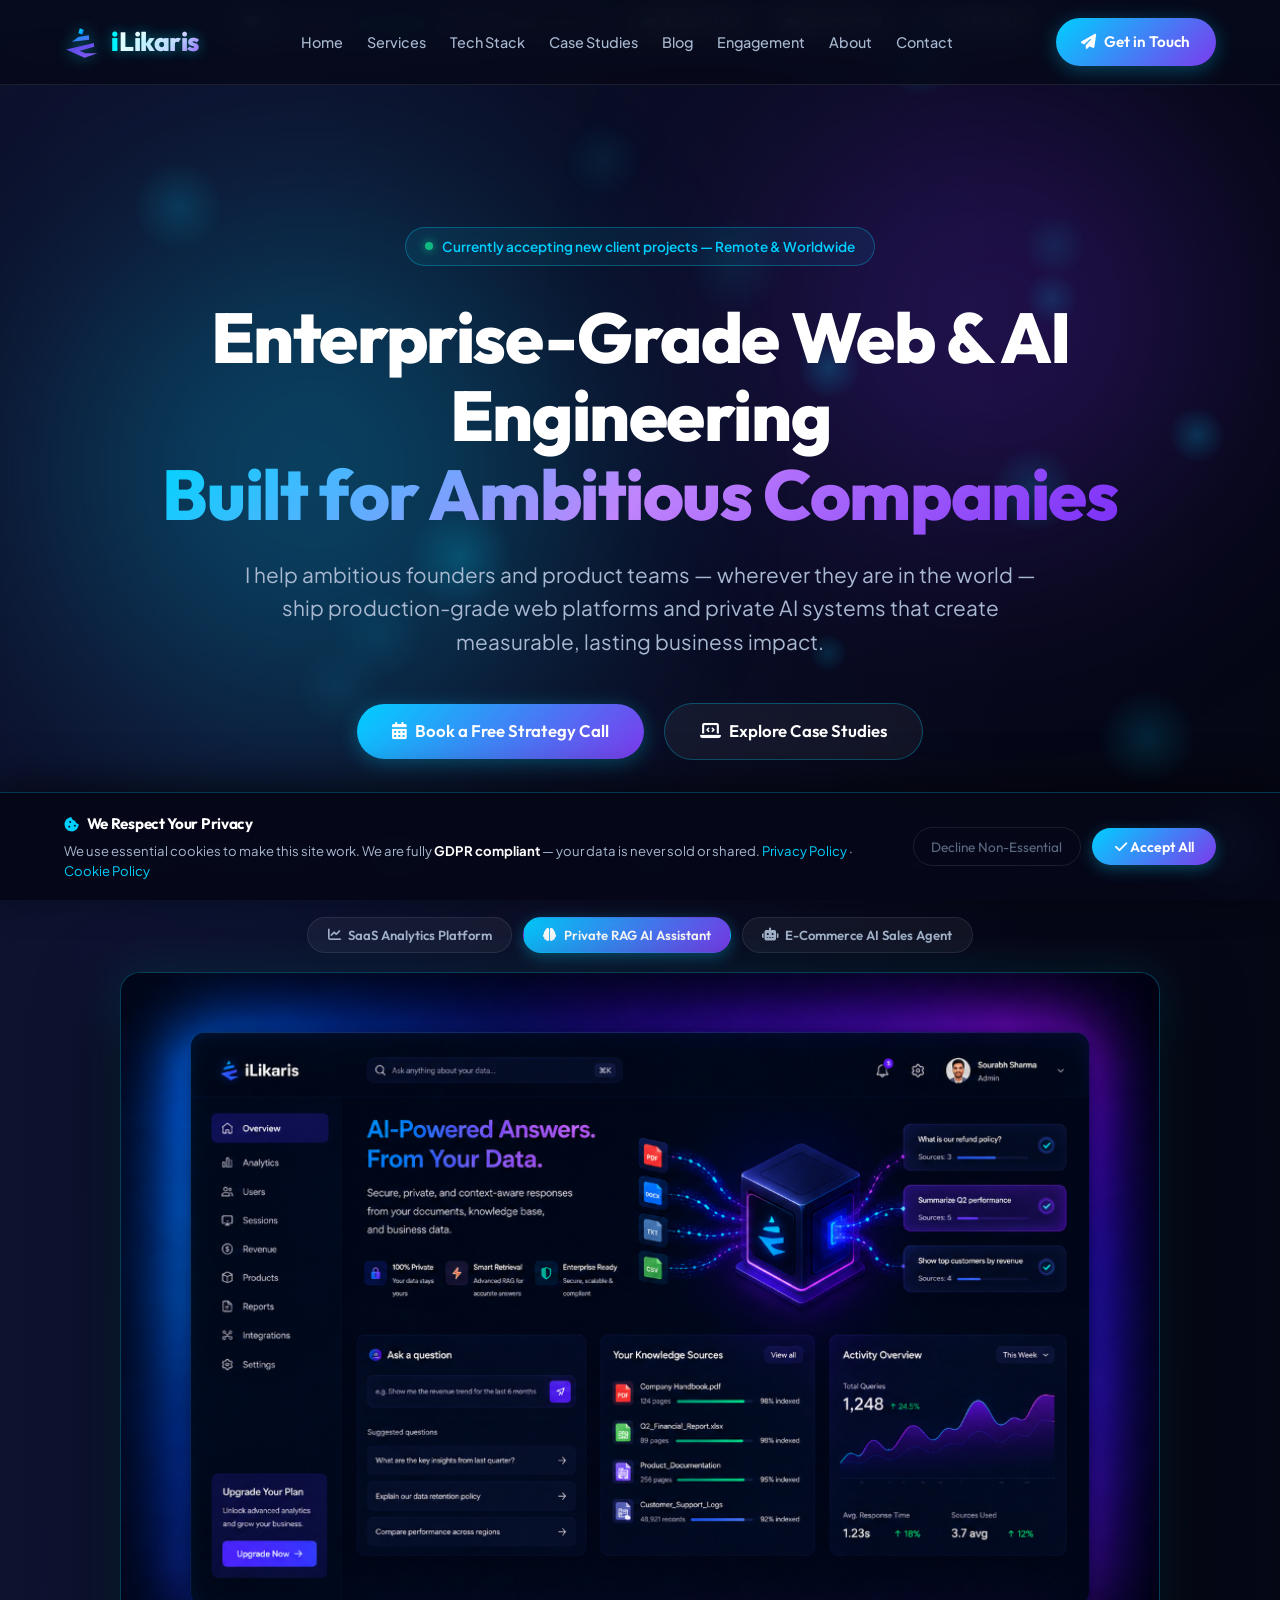
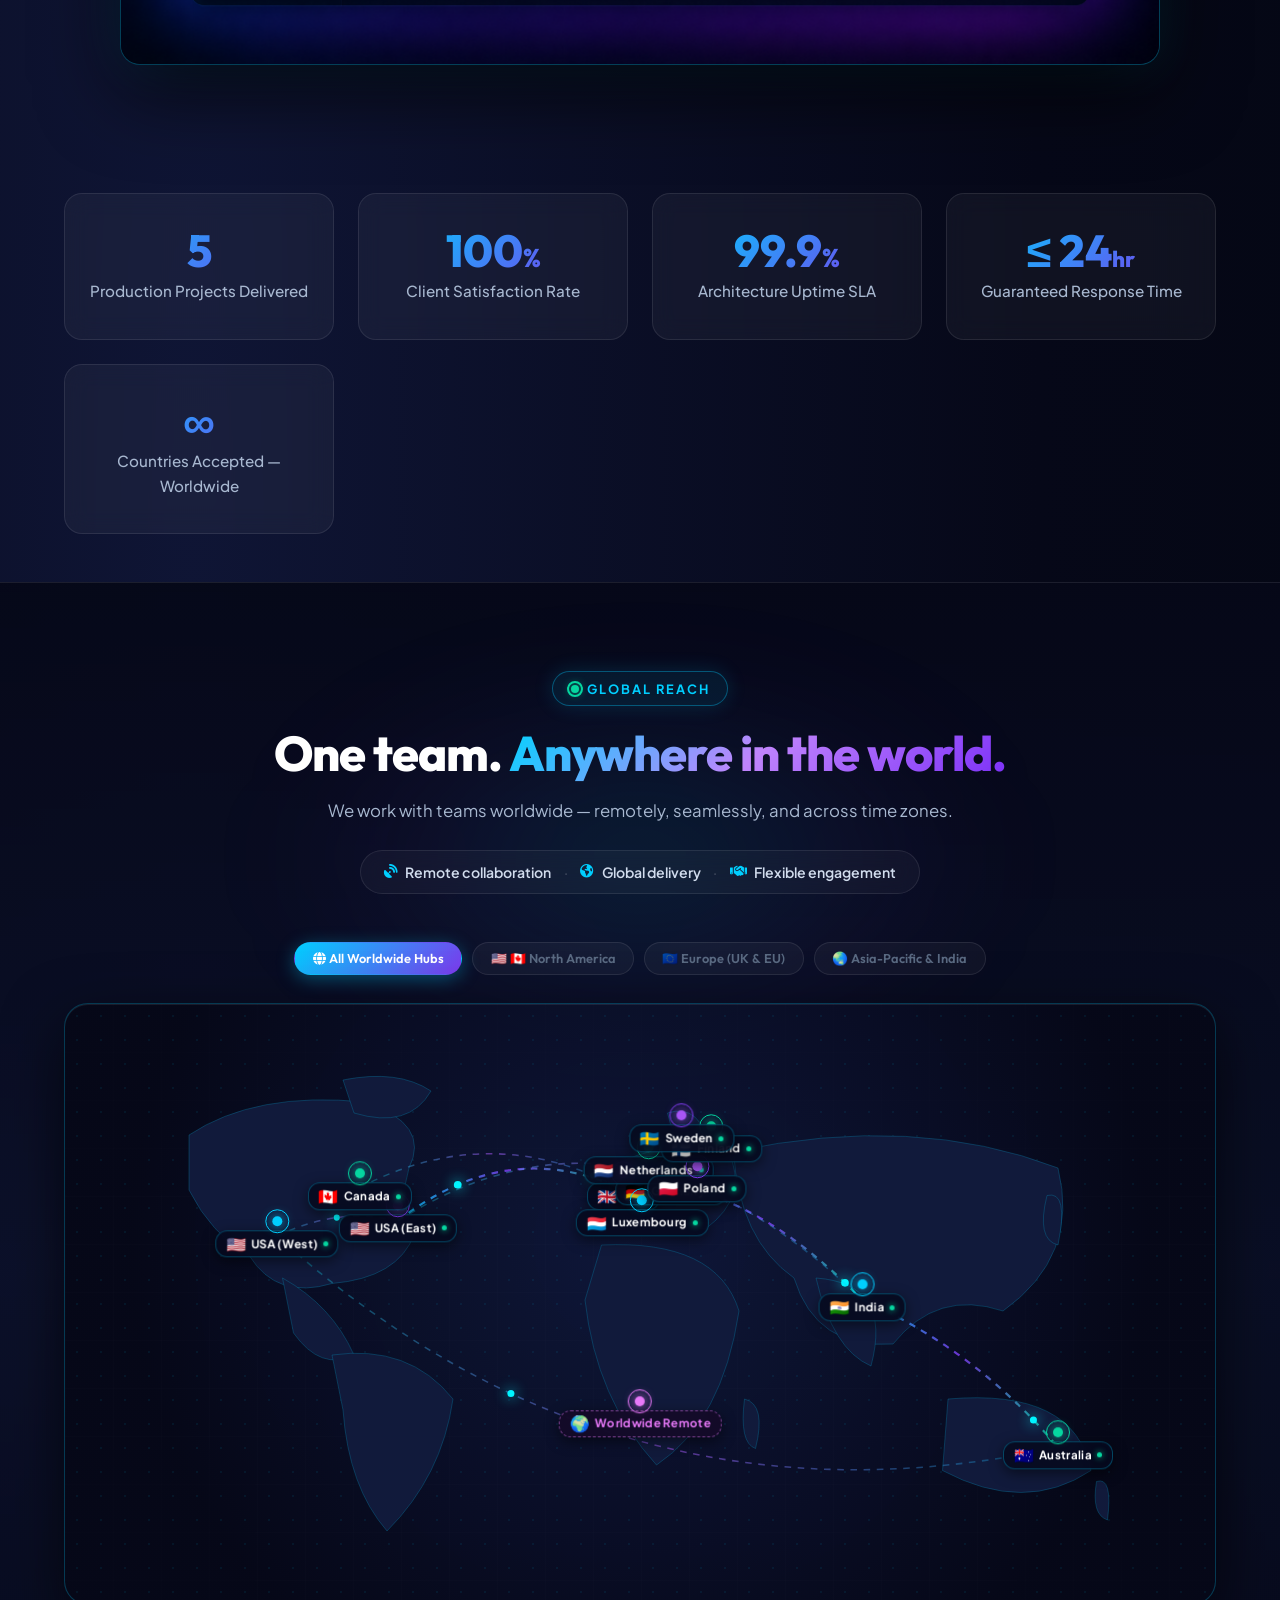
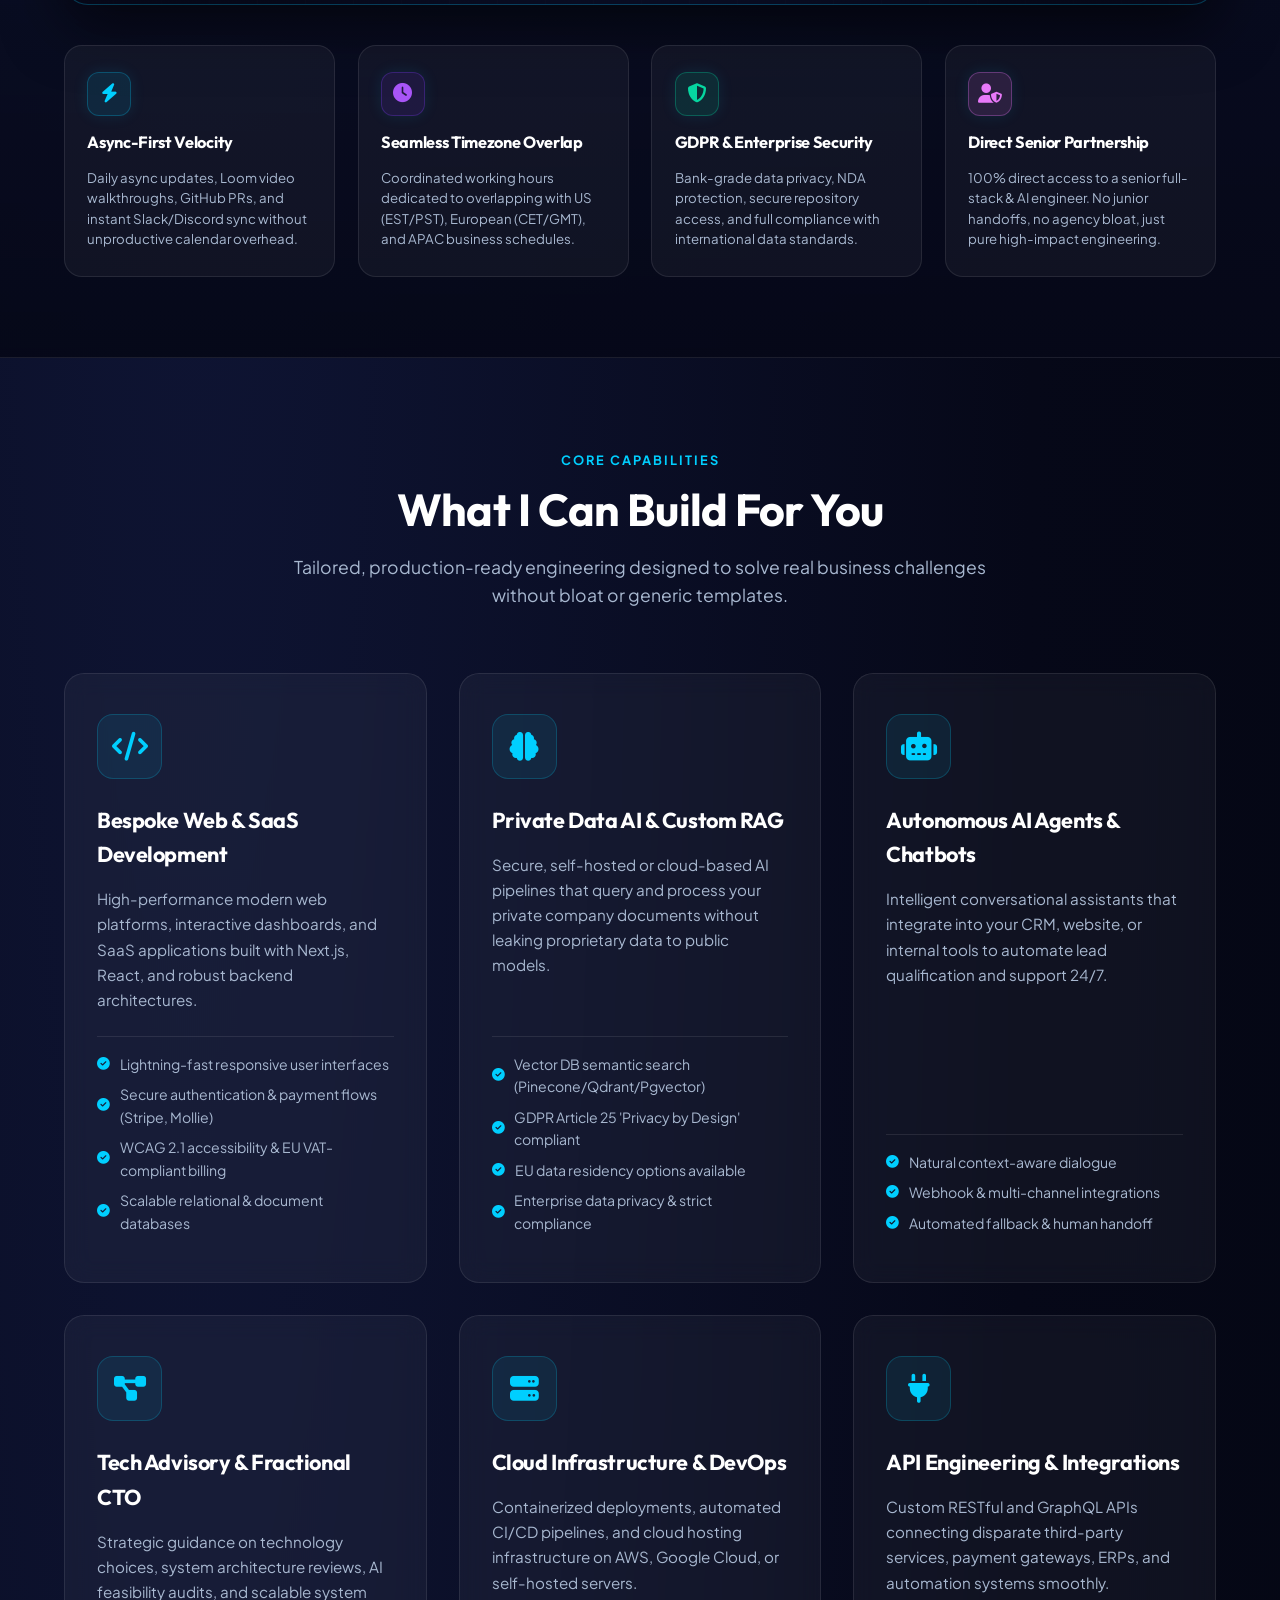
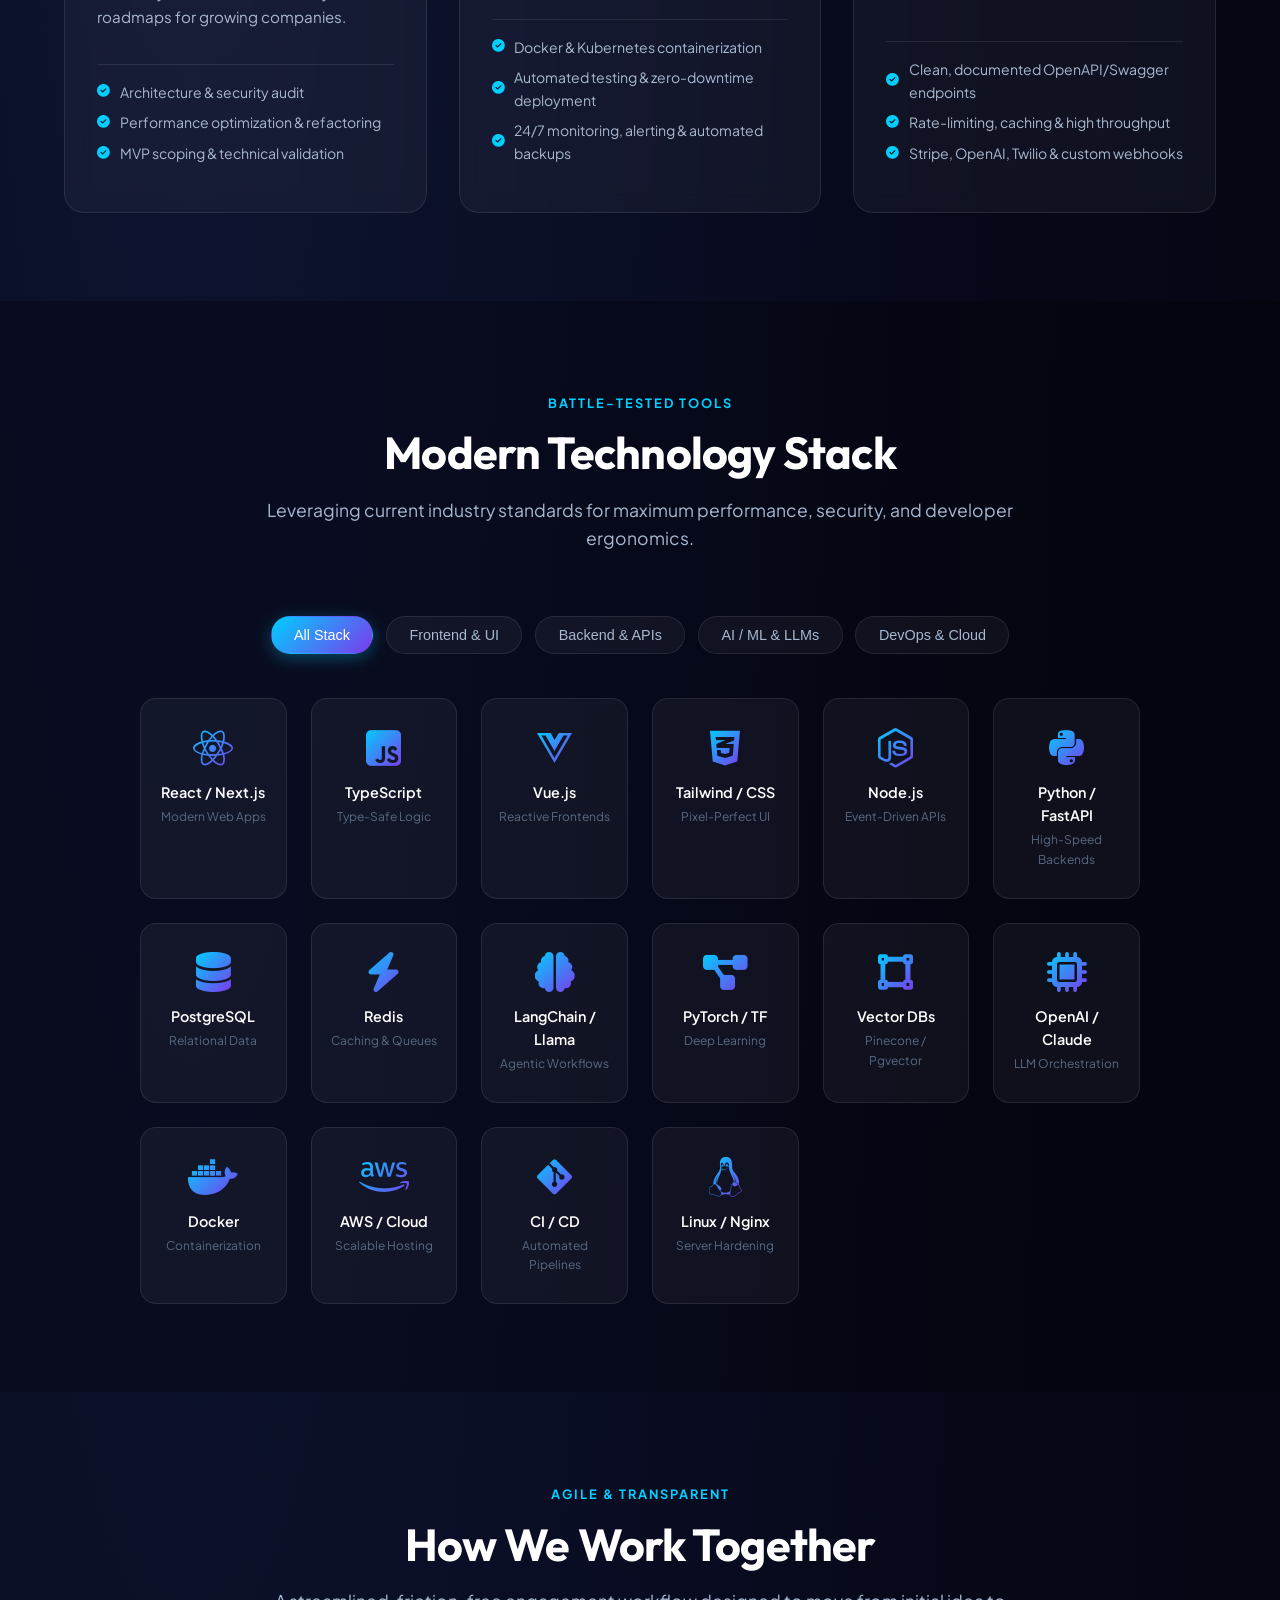
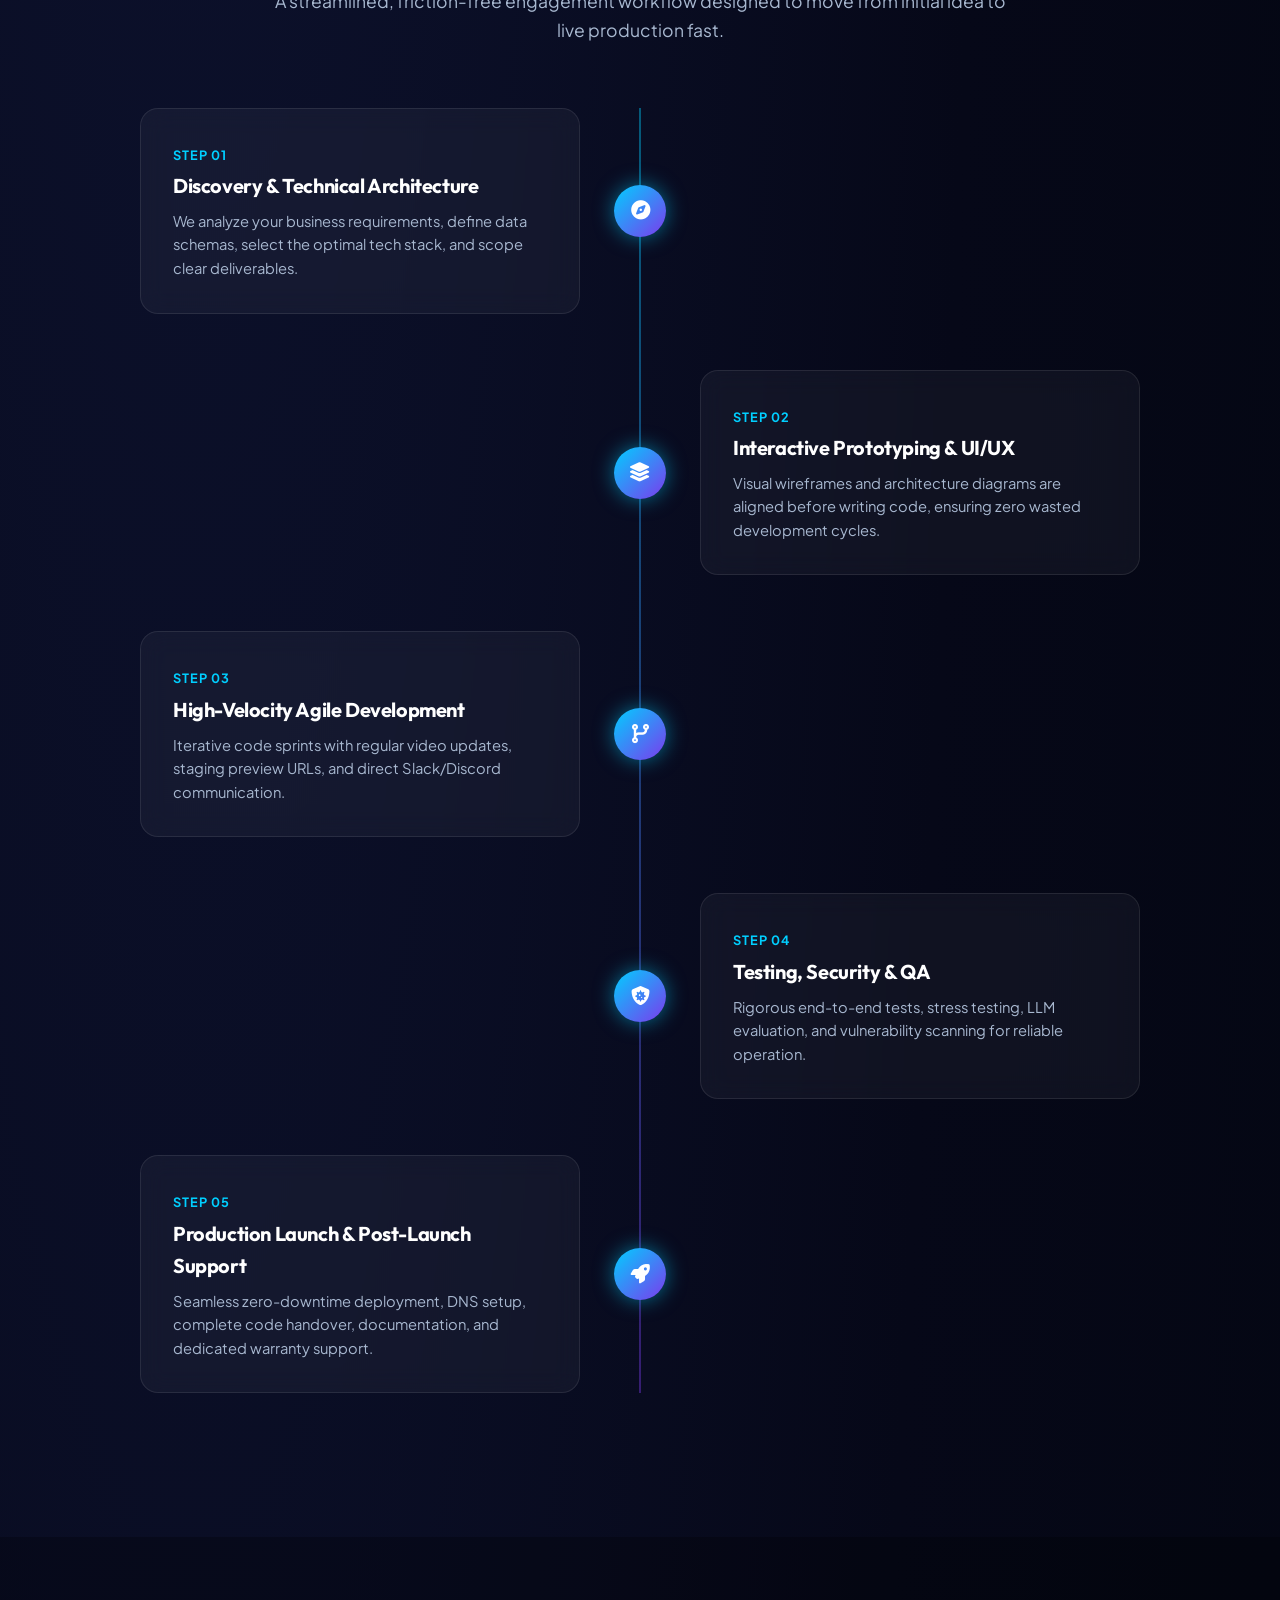
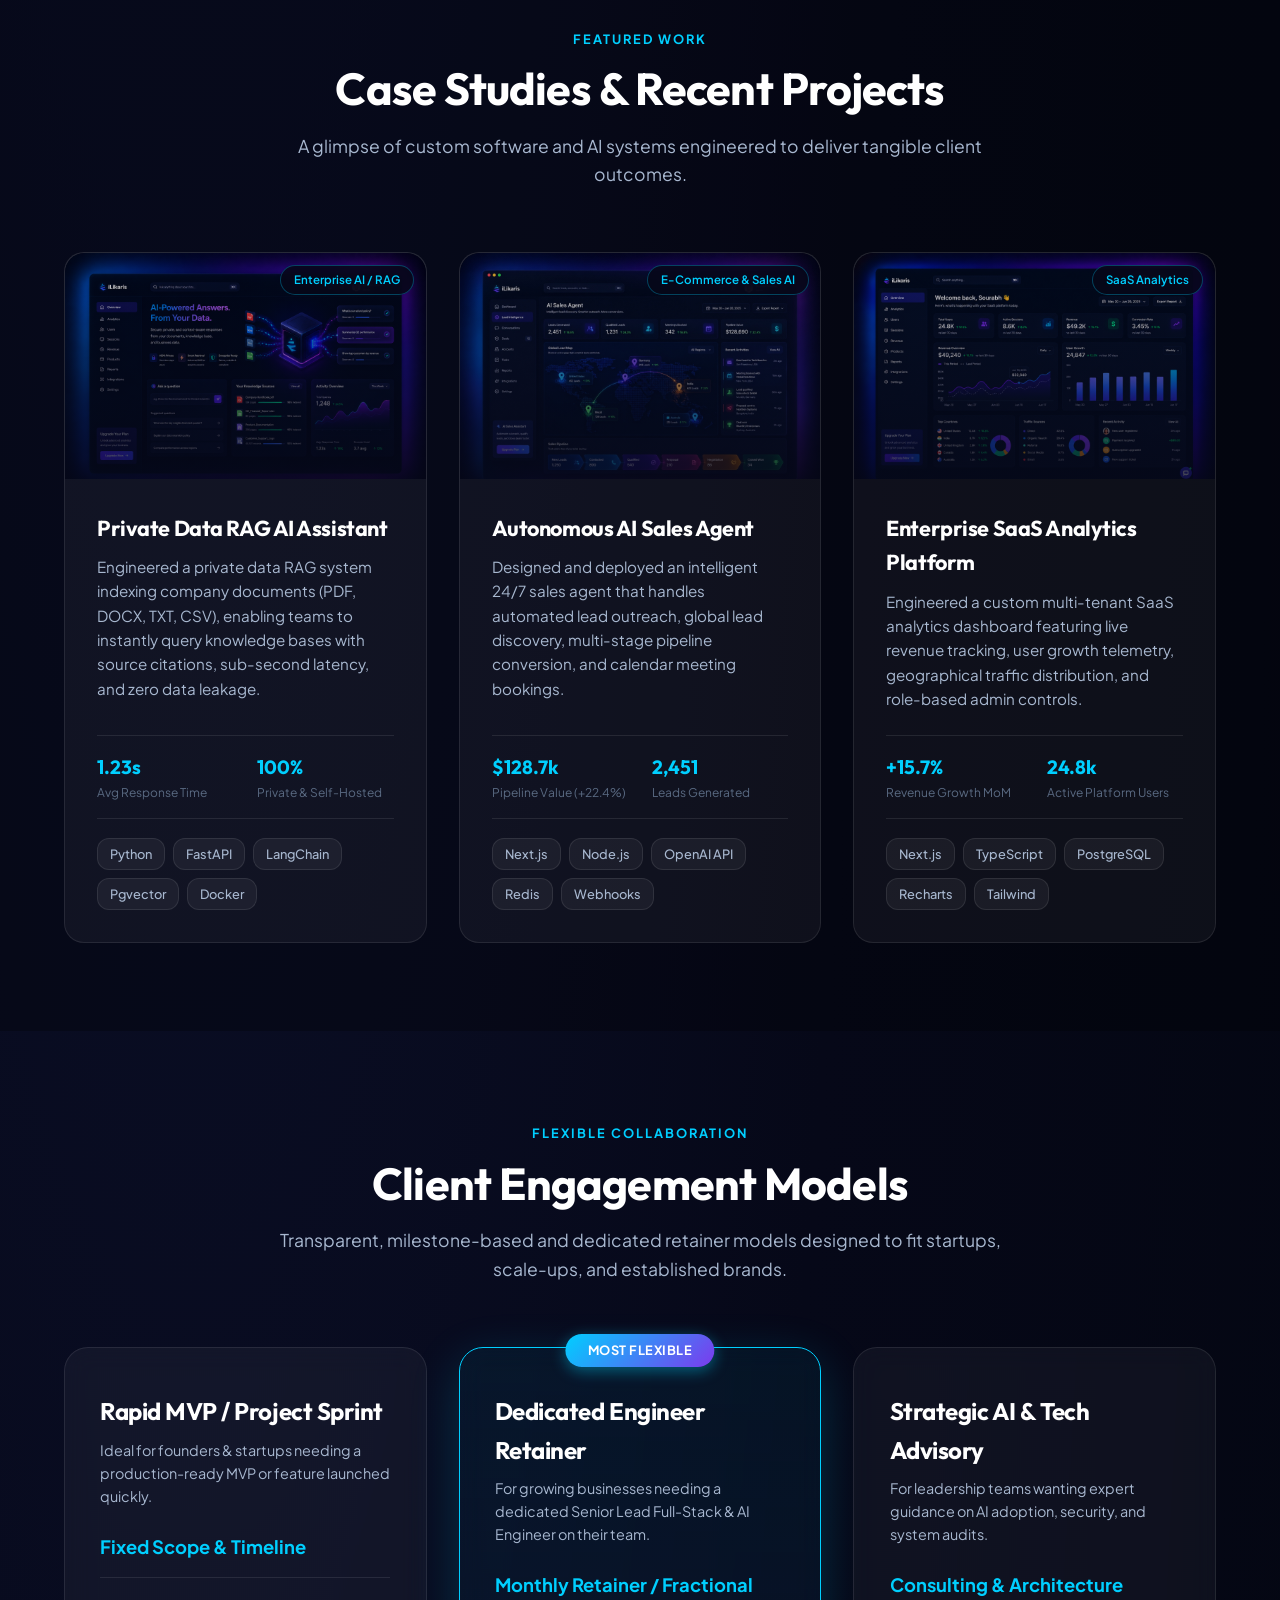
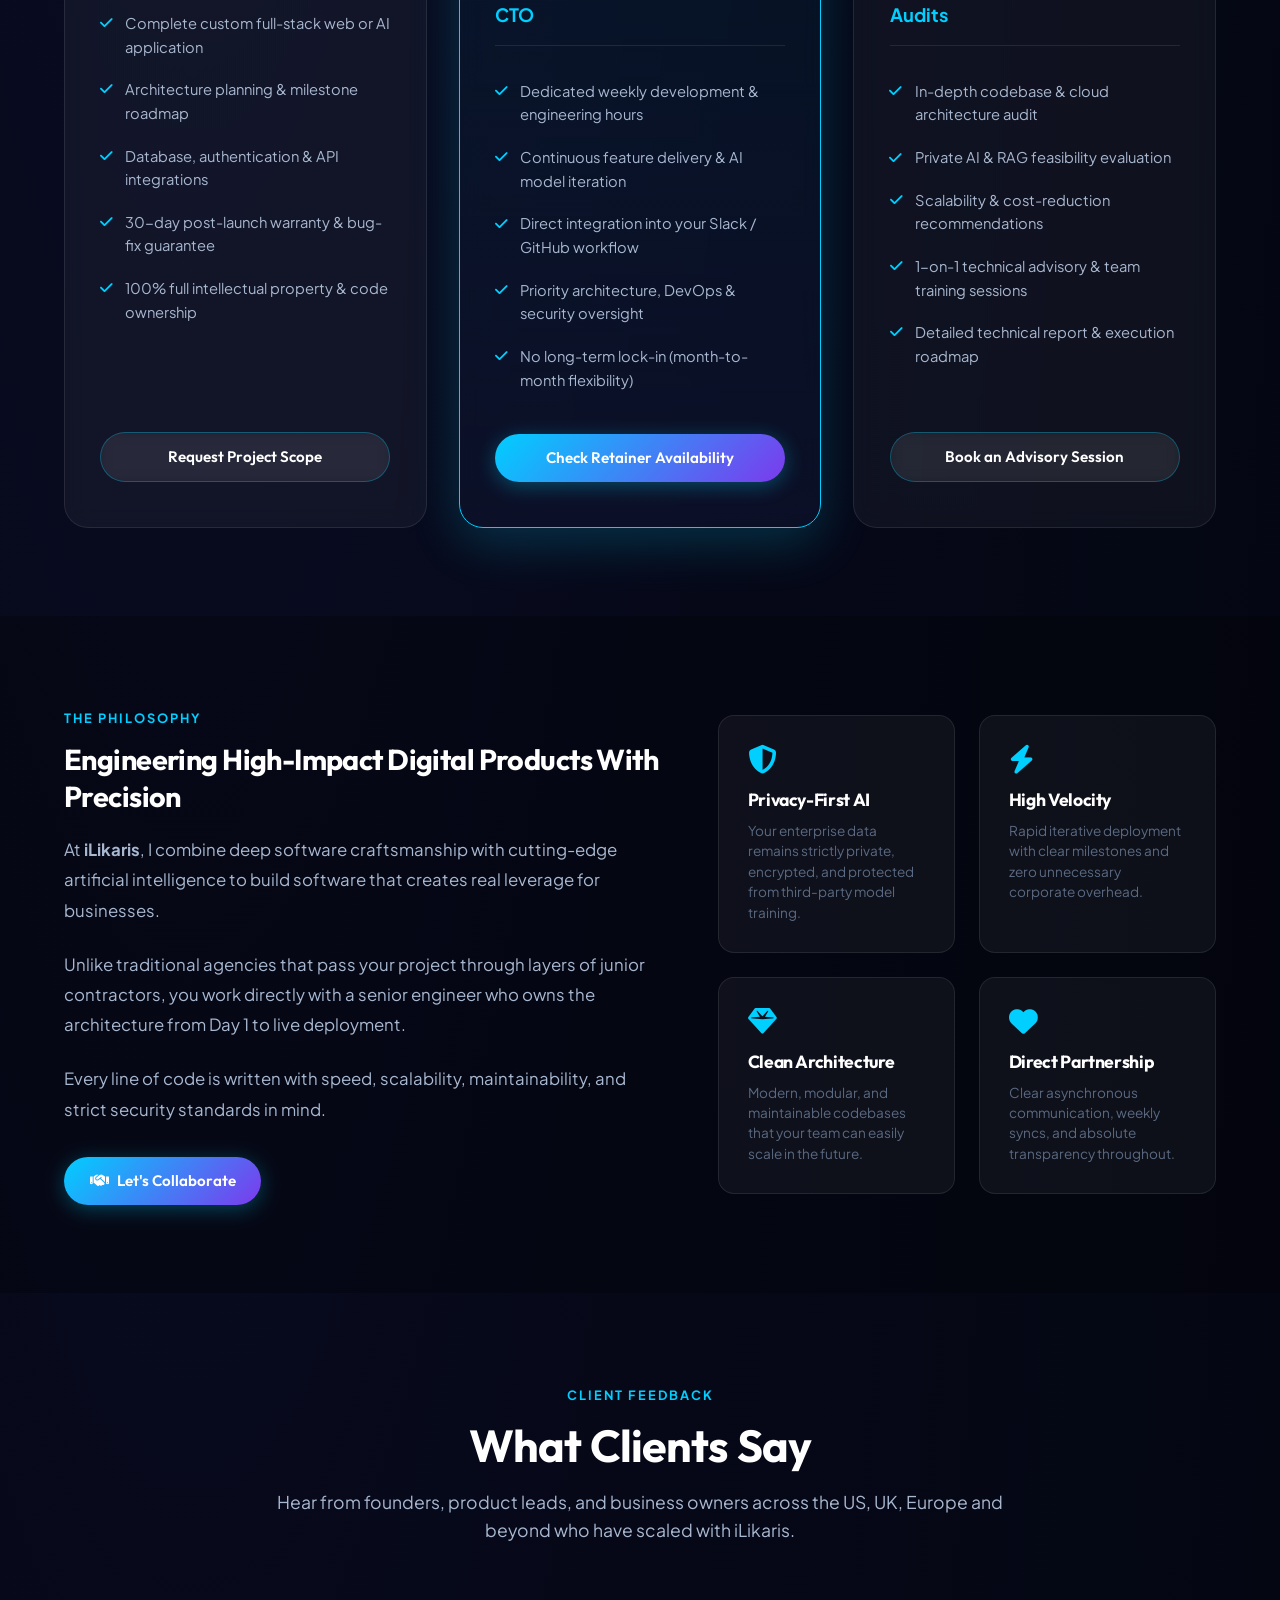
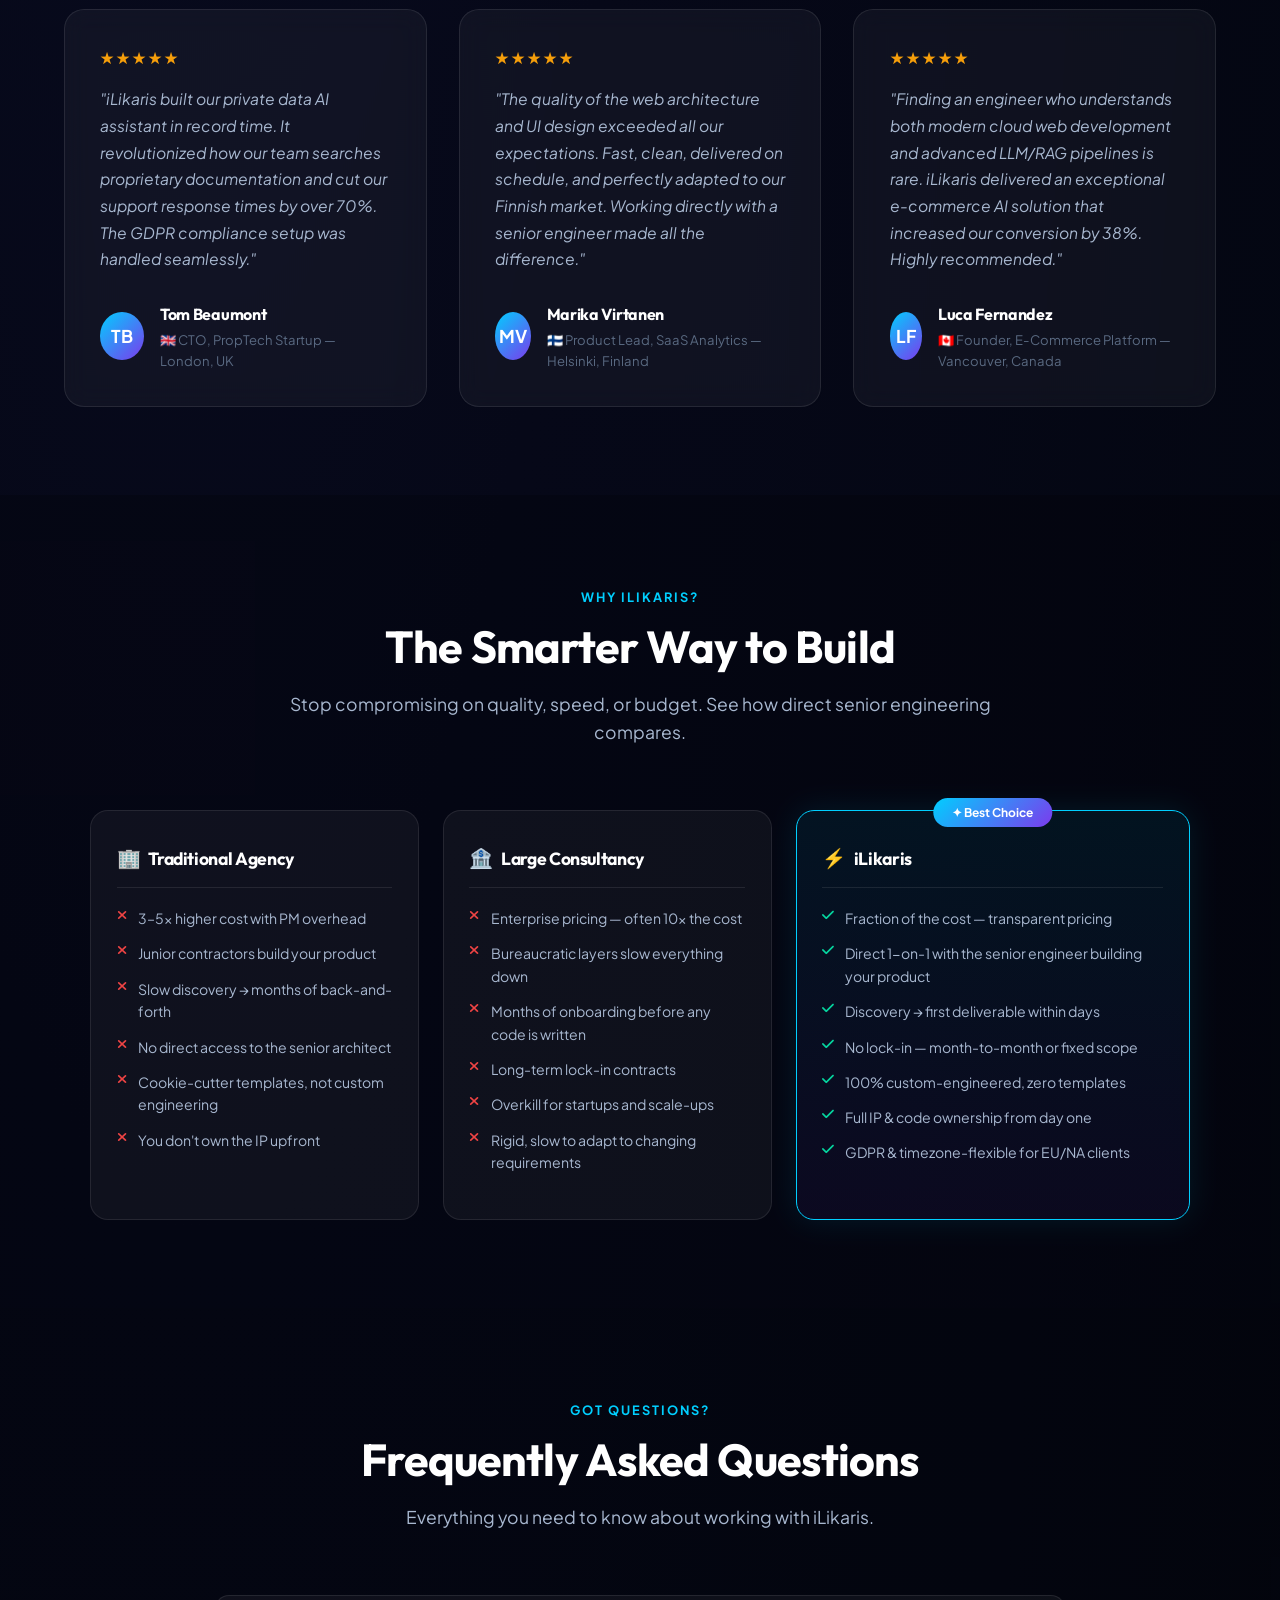
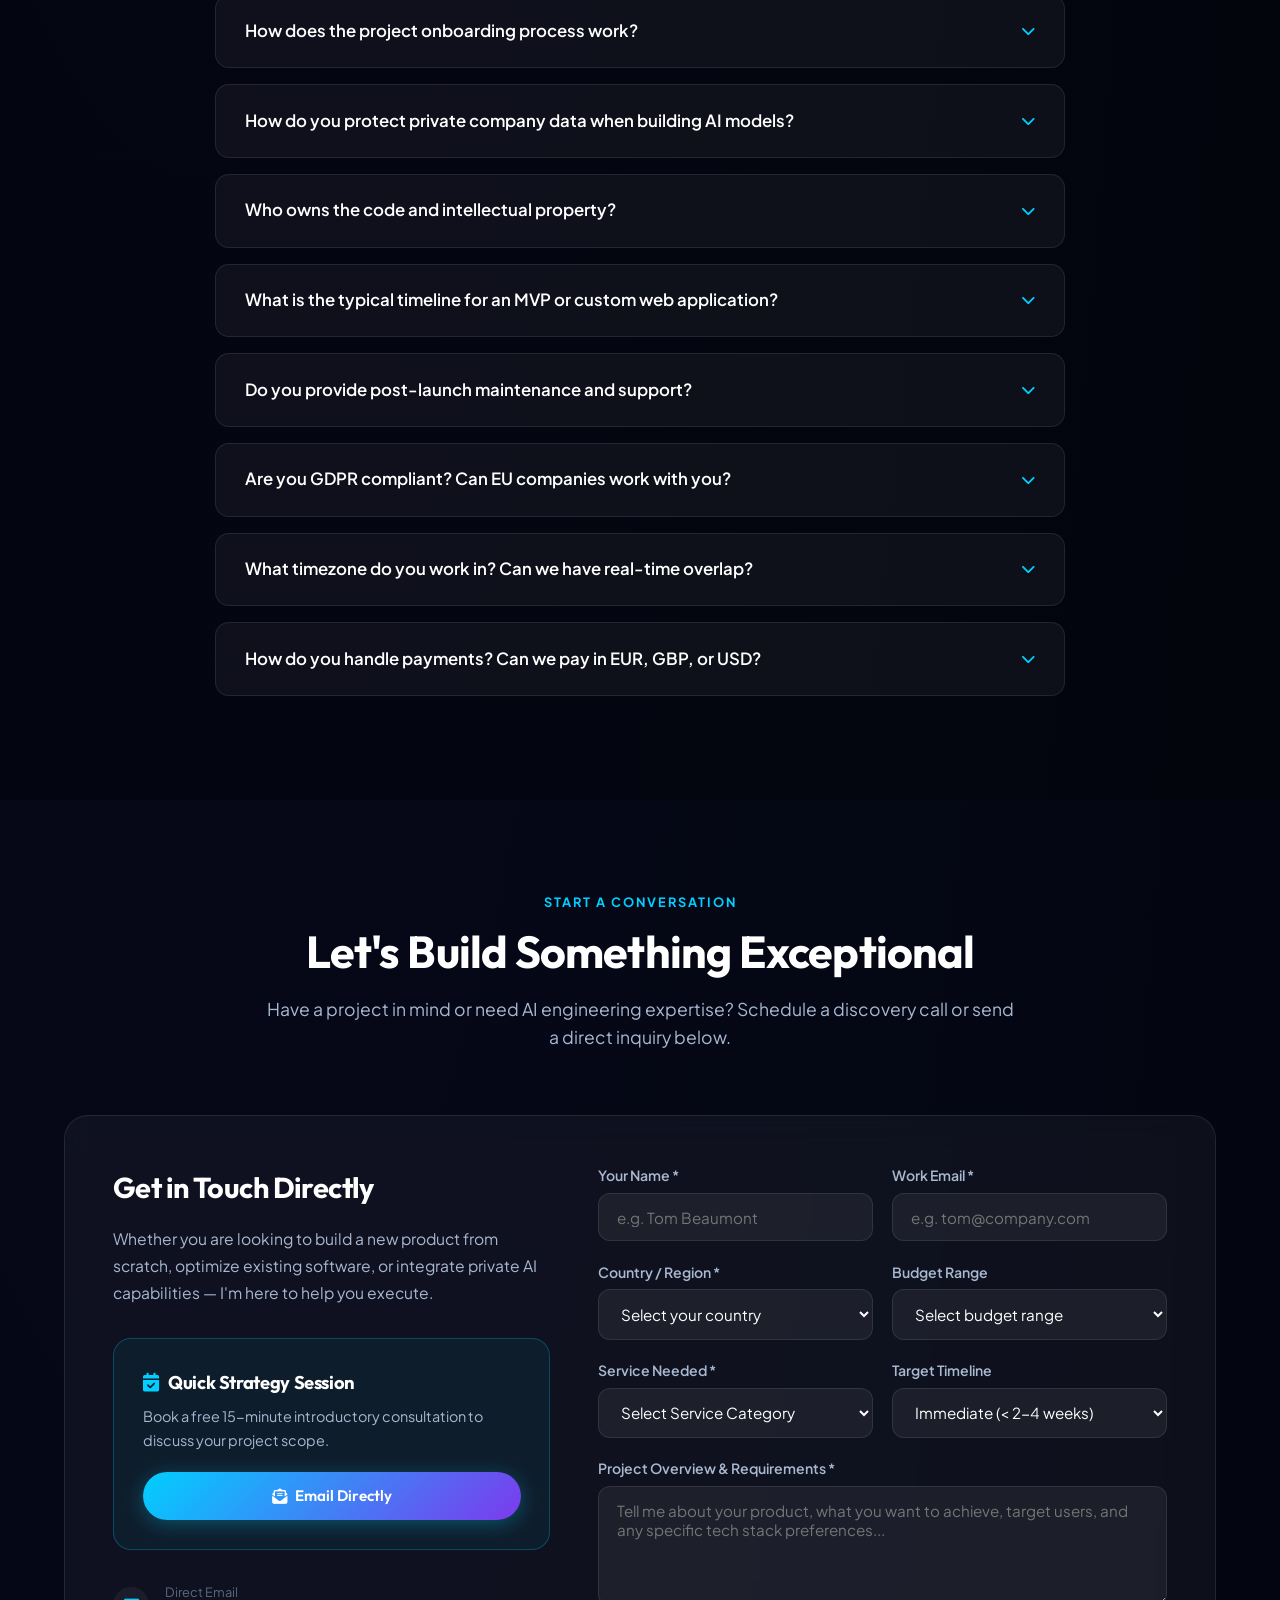
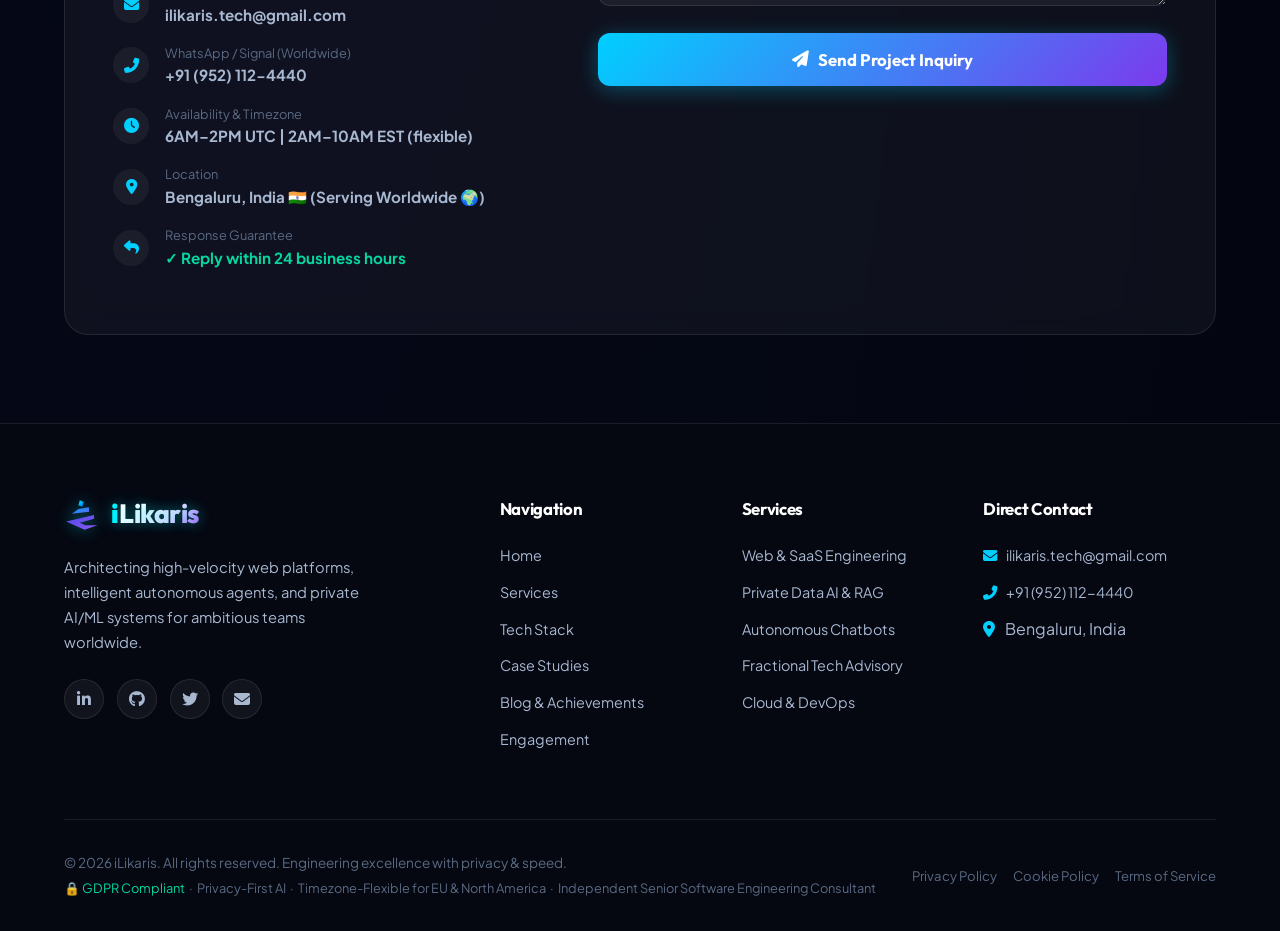
==== index.html @ 8f728976 "Addded the Blog page on dashboard" ====
<!DOCTYPE html>
<html lang="en">

<head>
    <meta charset="UTF-8">
    <meta name="viewport" content="width=device-width, initial-scale=1.0">
    <title>iLikaris | Senior Full-Stack Web & AI Engineer — Serving US, UK, Europe & Canada</title>
    <meta name="description"
        content="iLikaris — Senior Full-Stack Engineer & AI specialist serving businesses in USA, UK, Canada, Finland, Poland, Luxembourg & Europe. GDPR-compliant private AI, bespoke web apps, and intelligent automation. Direct 1-on-1 senior engineering.">
    <meta name="keywords"
        content="iLikaris, freelance full stack developer Europe, AI developer UK, custom web development Finland, private AI RAG Poland, Luxembourg software engineer, Canada web developer, GDPR compliant AI, Next.js developer, Python FastAPI engineer, SaaS development">
    <link rel="canonical" href="https://ilikaris.tech">

    <!-- Hreflang for international targeting -->
    <link rel="alternate" hreflang="en" href="https://ilikaris.tech">
    <link rel="alternate" hreflang="en-gb" href="https://ilikaris.tech">
    <link rel="alternate" hreflang="en-us" href="https://ilikaris.tech">
    <link rel="alternate" hreflang="en-ca" href="https://ilikaris.tech">

    <!-- Open Graph / Social Sharing -->
    <meta property="og:type" content="website">
    <meta property="og:title" content="iLikaris | Senior Full-Stack Web & AI Engineer — Serving US, UK & Europe">
    <meta property="og:description"
        content="GDPR-compliant private AI systems, bespoke web platforms, and intelligent automation for ambitious companies across USA, UK, Canada, Finland, Poland & Luxembourg.">
    <meta property="og:url" content="https://ilikaris.tech">
    <meta property="og:image" content="https://ilikaris.tech/og-image.png">

    <!-- Twitter Card -->
    <meta name="twitter:card" content="summary_large_image">
    <meta name="twitter:title" content="iLikaris | Senior Full-Stack Web & AI Engineer">
    <meta name="twitter:description"
        content="Private AI, bespoke web platforms & intelligent automation for US, UK, Canada & Europe.">

    <!-- Google Fonts -->
    <link rel="preconnect" href="https://fonts.googleapis.com">
    <link rel="preconnect" href="https://fonts.gstatic.com" crossorigin>
    <link
        href="https://fonts.googleapis.com/css2?family=Outfit:wght@300;400;500;600;700;800&family=Plus+Jakarta+Sans:wght@300;400;500;600;700&family=Space+Grotesk:wght@500;700&display=swap"
        rel="stylesheet">

    <!-- Font Awesome -->
    <link rel="stylesheet" href="https://cdnjs.cloudflare.com/ajax/libs/font-awesome/6.4.0/css/all.min.css">

    <!-- JSON-LD Structured Data for Professional Service -->
    <script type="application/ld+json">
    {
        "@context": "https://schema.org",
        "@type": "ProfessionalService",
        "name": "iLikaris",
        "url": "https://ilikaris.tech",
        "email": "ilikaris.tech@gmail.com",
        "description": "Senior Full-Stack & AI Engineer specializing in bespoke web development, private data AI systems, and intelligent automation for businesses in the US, UK, Canada, and Europe.",
        "areaServed": ["US", "GB", "CA", "FI", "PL", "LU", "DE", "NL", "SE", "AU"],
        "serviceType": ["Web Development", "AI Engineering", "Cloud Architecture", "Technical Consulting"],
        "knowsLanguage": "en"
    }
    </script>

    <style>
        :root {
            --bg-primary: #060818;
            --bg-secondary: #0c1129;
            --bg-card: rgba(255, 255, 255, 0.045);
            --bg-card-hover: rgba(255, 255, 255, 0.09);
            --accent-cyan: #00cfff;
            --accent-purple: #7c3aed;
            --accent-pink: #e879f9;
            --accent-teal: #06d6a0;
            --text-primary: #ffffff;
            --text-secondary: #a8b8d0;
            --text-muted: #5a6a82;
            --border-glow: rgba(0, 207, 255, 0.3);
            --border-subtle: rgba(255, 255, 255, 0.09);
            --gradient-brand: linear-gradient(135deg, #00cfff 0%, #7c3aed 100%);
            --gradient-accent: linear-gradient(135deg, #00f5ff 0%, #7c3aed 50%, #e879f9 100%);
            --gradient-warm: linear-gradient(135deg, #7c3aed 0%, #e879f9 100%);
            --shadow-neon: 0 0 30px rgba(0, 207, 255, 0.3), 0 0 60px rgba(124, 58, 237, 0.15);
            --shadow-card: 0 4px 24px rgba(0, 0, 0, 0.4), 0 1px 0 rgba(255, 255, 255, 0.06) inset;
            --transition: all 0.3s cubic-bezier(0.16, 1, 0.3, 1);
            --radius-lg: 20px;
            --radius-md: 14px;
        }

        * {
            margin: 0;
            padding: 0;
            box-sizing: border-box;
            scroll-behavior: smooth;
        }

        html {
            scroll-behavior: smooth;
        }

        body {
            font-family: 'Plus Jakarta Sans', -apple-system, BlinkMacSystemFont, sans-serif;
            background: radial-gradient(ellipse at 15% 15%, #0f1535 0%, var(--bg-primary) 55%, #030610 100%);
            color: var(--text-primary);
            overflow-x: hidden;
            line-height: 1.6;
        }

        h1,
        h2,
        h3,
        h4,
        .brand-font {
            font-family: 'Outfit', sans-serif;
            letter-spacing: -0.02em;
        }

        .mono-font {
            font-family: 'Space Grotesk', monospace;
        }

        /* Subtle Dynamic Particles / Canvas Background */
        .bg-animation {
            position: fixed;
            top: 0;
            left: 0;
            width: 100%;
            height: 100%;
            z-index: -1;
            overflow: hidden;
            pointer-events: none;
        }

        .particle {
            position: absolute;
            background: radial-gradient(circle, rgba(0, 212, 255, 0.4) 0%, transparent 70%);
            border-radius: 50%;
            animation: float 22s infinite ease-in-out;
        }

        @keyframes float {

            0%,
            100% {
                transform: translate(0, 0) scale(1);
            }

            33% {
                transform: translate(60px, -90px) scale(1.1);
            }

            66% {
                transform: translate(-50px, 60px) scale(0.9);
            }
        }

        /* Ambient Glow Orbs */
        .glow-orb {
            position: fixed;
            border-radius: 50%;
            filter: blur(120px);
            z-index: -1;
            pointer-events: none;
            opacity: 0.25;
        }

        .glow-orb-1 {
            width: 450px;
            height: 450px;
            top: 10%;
            right: 5%;
            background: #7b2ff7;
        }

        .glow-orb-2 {
            width: 500px;
            height: 500px;
            bottom: 20%;
            left: 5%;
            background: #00d4ff;
        }

        /* Navigation Header */
        header {
            background: rgba(7, 9, 25, 0.85);
            backdrop-filter: blur(16px);
            -webkit-backdrop-filter: blur(16px);
            padding: 1.1rem 5%;
            position: fixed;
            width: 100%;
            top: 0;
            z-index: 1000;
            border-bottom: 1px solid var(--border-subtle);
            transition: var(--transition);
        }

        header.scrolled {
            box-shadow: 0 10px 30px rgba(0, 0, 0, 0.6);
            border-bottom-color: rgba(0, 212, 255, 0.2);
            padding: 0.85rem 5%;
        }

        nav {
            display: flex;
            justify-content: space-between;
            align-items: center;
            max-width: 1300px;
            margin: 0 auto;
        }

        .logo {
            display: inline-flex;
            align-items: center;
            gap: 0.7rem;
            text-decoration: none;
            cursor: pointer;
            transition: var(--transition);
        }

        .logo:hover {
            transform: translateY(-2px);
        }

        .logo-mark {
            flex-shrink: 0;
            filter: drop-shadow(0 0 8px rgba(0, 242, 254, 0.45));
            transition: transform 0.35s cubic-bezier(0.16, 1, 0.3, 1), filter 0.35s ease;
        }

        .logo:hover .logo-mark {
            transform: rotate(-3deg) scale(1.08);
            filter: drop-shadow(0 0 16px rgba(0, 242, 254, 0.75)) drop-shadow(0 0 25px rgba(139, 92, 246, 0.5));
        }

        .logo-text {
            font-family: 'Outfit', sans-serif;
            font-weight: 900;
            font-size: 1.65rem;
            letter-spacing: -0.6px;
            color: #00f2fe;
            text-shadow: 0 0 14px rgba(0, 242, 254, 0.45);
            line-height: 1;
            display: inline-flex;
            align-items: baseline;
        }

        .logo-text-gradient {
            font-weight: 800;
            background: linear-gradient(135deg, #ffffff 25%, #e9d5ff 65%, #a855f7 100%);
            -webkit-background-clip: text;
            -webkit-text-fill-color: transparent;
            background-clip: text;
            letter-spacing: -0.5px;
            margin-left: 0.5px;
        }

        .nav-links {
            display: flex;
            gap: 1.5rem;
            list-style: none;
            align-items: center;
        }

        .mobile-only-cta {
            display: none;
        }

        .nav-links a {
            color: var(--text-secondary);
            text-decoration: none;
            font-size: 0.9rem;
            font-weight: 500;
            transition: var(--transition);
            position: relative;
            padding: 0.4rem 0;
            white-space: nowrap;
        }

        .nav-links a:hover,
        .nav-links a.active {
            color: #ffffff;
        }

        .nav-links a::after {
            content: '';
            position: absolute;
            bottom: 0;
            left: 0;
            width: 0;
            height: 2px;
            background: var(--gradient-brand);
            transition: width 0.3s ease;
            border-radius: 2px;
        }

        .nav-links a:hover::after {
            width: 100%;
        }

        .header-actions {
            display: flex;
            align-items: center;
            gap: 1rem;
        }

        .cta-button {
            background: var(--gradient-brand);
            padding: 0.75rem 1.6rem;
            border-radius: 30px;
            border: none;
            color: #fff;
            font-size: 0.95rem;
            font-weight: 600;
            font-family: 'Outfit', sans-serif;
            cursor: pointer;
            transition: var(--transition);
            box-shadow: 0 4px 20px rgba(0, 212, 255, 0.3);
            text-decoration: none;
            display: inline-flex;
            align-items: center;
            gap: 0.5rem;
        }

        .cta-button:hover {
            transform: translateY(-2px);
            box-shadow: 0 8px 30px rgba(0, 212, 255, 0.5);
            filter: brightness(1.08);
        }

        .cta-button-secondary {
            background: rgba(255, 255, 255, 0.05);
            border: 1px solid rgba(0, 212, 255, 0.3);
            padding: 0.75rem 1.6rem;
            border-radius: 30px;
            color: #fff;
            font-size: 0.95rem;
            font-weight: 600;
            font-family: 'Outfit', sans-serif;
            cursor: pointer;
            transition: var(--transition);
            text-decoration: none;
            display: inline-flex;
            align-items: center;
            gap: 0.5rem;
            backdrop-filter: blur(8px);
        }

        .cta-button-secondary:hover {
            background: rgba(0, 212, 255, 0.12);
            border-color: var(--accent-cyan);
            transform: translateY(-2px);
            box-shadow: 0 4px 20px rgba(0, 212, 255, 0.2);
        }

        .mobile-menu-toggle {
            display: none;
            background: none;
            border: none;
            font-size: 1.5rem;
            cursor: pointer;
            color: var(--accent-cyan);
            padding: 0.5rem;
        }

        /* Hero Section */
        .hero {
            margin-top: 75px;
            padding: 6.5rem 5% 5rem;
            text-align: center;
            position: relative;
            max-width: 1200px;
            margin-left: auto;
            margin-right: auto;
        }

        .hero-badge {
            display: inline-flex;
            align-items: center;
            gap: 0.6rem;
            background: rgba(0, 212, 255, 0.08);
            border: 1px solid rgba(0, 212, 255, 0.3);
            padding: 0.45rem 1.2rem;
            border-radius: 50px;
            font-size: 0.85rem;
            font-weight: 600;
            color: var(--accent-cyan);
            margin-bottom: 2rem;
            backdrop-filter: blur(10px);
        }

        .status-dot {
            width: 8px;
            height: 8px;
            background: #10b981;
            border-radius: 50%;
            box-shadow: 0 0 10px #10b981;
            animation: pulse-green 2s infinite;
        }

        @keyframes pulse-green {
            0% {
                transform: scale(0.95);
                box-shadow: 0 0 0 0 rgba(16, 185, 129, 0.7);
            }

            70% {
                transform: scale(1);
                box-shadow: 0 0 0 8px rgba(16, 185, 129, 0);
            }

            100% {
                transform: scale(0.95);
                box-shadow: 0 0 0 0 rgba(16, 185, 129, 0);
            }
        }

        .hero h1 {
            font-size: clamp(2.5rem, 5.5vw, 4.4rem);
            line-height: 1.12;
            margin-bottom: 1.5rem;
            font-weight: 800;
            color: #ffffff;
        }

        .gradient-text {
            background: linear-gradient(135deg, #00d4ff 0%, #c084fc 50%, #7b2ff7 100%);
            -webkit-background-clip: text;
            -webkit-text-fill-color: transparent;
            background-clip: text;
        }

        .hero p {
            font-size: clamp(1.05rem, 2vw, 1.3rem);
            color: var(--text-secondary);
            margin-bottom: 2.8rem;
            max-width: 820px;
            margin-left: auto;
            margin-right: auto;
            font-weight: 400;
        }

        .hero-cta-group {
            display: flex;
            gap: 1.2rem;
            justify-content: center;
            align-items: center;
            flex-wrap: wrap;
            margin-bottom: 3.5rem;
        }

        .hero-trust-badges {
            display: flex;
            justify-content: center;
            align-items: center;
            gap: 2.5rem;
            flex-wrap: wrap;
            padding-top: 2rem;
            border-top: 1px solid var(--border-subtle);
            color: var(--text-muted);
            font-size: 0.9rem;
        }

        .trust-item {
            display: flex;
            align-items: center;
            gap: 0.6rem;
            color: var(--text-secondary);
        }

        .trust-item i {
            color: var(--accent-cyan);
            font-size: 1.1rem;
        }

        /* Stats Section */
        .stats-section {
            padding: 3rem 5%;
            position: relative;
        }

        .stats-grid {
            display: grid;
            grid-template-columns: repeat(auto-fit, minmax(220px, 1fr));
            gap: 1.5rem;
            max-width: 1200px;
            margin: 0 auto;
        }

        .stat-card {
            text-align: center;
            padding: 2.2rem 1.5rem;
            background: var(--bg-card);
            backdrop-filter: blur(12px);
            border-radius: 18px;
            border: 1px solid var(--border-subtle);
            transition: var(--transition);
        }

        .stat-card:hover {
            transform: translateY(-5px);
            border-color: var(--border-glow);
            box-shadow: 0 10px 30px rgba(0, 212, 255, 0.15);
            background: var(--bg-card-hover);
        }

        .stat-number {
            font-size: 2.8rem;
            font-weight: 800;
            font-family: 'Outfit', sans-serif;
            background: var(--gradient-brand);
            -webkit-background-clip: text;
            -webkit-text-fill-color: transparent;
            margin-bottom: 0.3rem;
            line-height: 1;
        }

        .stat-label {
            color: var(--text-secondary);
            font-size: 0.95rem;
            font-weight: 500;
        }

        /* Universal Section Styling */
        section {
            padding: 5.5rem 5%;
            position: relative;
        }

        .container {
            max-width: 1200px;
            margin: 0 auto;
        }

        .section-header {
            text-align: center;
            max-width: 750px;
            margin: 0 auto 4rem;
        }

        .section-tag {
            text-transform: uppercase;
            font-size: 0.8rem;
            letter-spacing: 2px;
            font-weight: 700;
            color: var(--accent-cyan);
            margin-bottom: 0.8rem;
            display: inline-block;
        }

        .section-title {
            font-size: clamp(2rem, 3.5vw, 2.9rem);
            font-weight: 700;
            margin-bottom: 1rem;
            color: #ffffff;
            line-height: 1.2;
        }

        .section-desc {
            color: var(--text-secondary);
            font-size: 1.1rem;
        }

        /* Services Grid */
        .services-grid {
            display: grid;
            grid-template-columns: repeat(auto-fit, minmax(340px, 1fr));
            gap: 2rem;
        }

        .service-card {
            background: var(--bg-card);
            backdrop-filter: blur(12px);
            border: 1px solid var(--border-subtle);
            border-radius: 20px;
            padding: 2.5rem 2rem;
            transition: var(--transition);
            display: flex;
            flex-direction: column;
            position: relative;
            overflow: hidden;
        }

        .service-card::before {
            content: '';
            position: absolute;
            top: 0;
            left: 0;
            width: 100%;
            height: 3px;
            background: var(--gradient-brand);
            opacity: 0;
            transition: var(--transition);
        }

        .service-card:hover {
            transform: translateY(-8px);
            border-color: var(--border-glow);
            box-shadow: 0 15px 40px rgba(0, 212, 255, 0.15);
            background: var(--bg-card-hover);
        }

        .service-card:hover::before {
            opacity: 1;
        }

        .service-icon-box {
            width: 65px;
            height: 65px;
            border-radius: 16px;
            background: rgba(0, 212, 255, 0.08);
            border: 1px solid rgba(0, 212, 255, 0.2);
            display: flex;
            align-items: center;
            justify-content: center;
            font-size: 1.8rem;
            color: var(--accent-cyan);
            margin-bottom: 1.5rem;
            transition: var(--transition);
        }

        .service-card:hover .service-icon-box {
            background: var(--gradient-brand);
            color: #ffffff;
            border-color: transparent;
            box-shadow: 0 0 20px rgba(0, 212, 255, 0.5);
        }

        .service-card h3 {
            font-size: 1.35rem;
            margin-bottom: 0.9rem;
            color: #ffffff;
        }

        .service-card p {
            color: var(--text-secondary);
            font-size: 0.95rem;
            line-height: 1.65;
            margin-bottom: 1.5rem;
            flex-grow: 1;
        }

        .service-features {
            list-style: none;
            padding-top: 1rem;
            border-top: 1px solid var(--border-subtle);
        }

        .service-features li {
            color: var(--text-secondary);
            font-size: 0.88rem;
            margin-bottom: 0.5rem;
            display: flex;
            align-items: center;
            gap: 0.6rem;
        }

        .service-features li i {
            color: var(--accent-cyan);
            font-size: 0.8rem;
        }

        /* Tech Stack Showcase */
        .tech-filters {
            display: flex;
            justify-content: center;
            gap: 0.8rem;
            flex-wrap: wrap;
            margin-bottom: 2.8rem;
        }

        .tech-filter-btn {
            padding: 0.6rem 1.4rem;
            background: var(--bg-card);
            border: 1px solid var(--border-subtle);
            border-radius: 30px;
            color: var(--text-secondary);
            font-size: 0.9rem;
            font-weight: 500;
            cursor: pointer;
            transition: var(--transition);
        }

        .tech-filter-btn:hover,
        .tech-filter-btn.active {
            background: var(--gradient-brand);
            color: #ffffff;
            border-color: transparent;
            box-shadow: 0 4px 15px rgba(0, 212, 255, 0.3);
        }

        .tech-grid {
            display: grid;
            grid-template-columns: repeat(auto-fill, minmax(130px, 1fr));
            gap: 1.5rem;
            max-width: 1000px;
            margin: 0 auto;
        }

        .tech-item {
            text-align: center;
            padding: 1.8rem 1rem;
            background: var(--bg-card);
            border-radius: 16px;
            border: 1px solid var(--border-subtle);
            transition: var(--transition);
        }

        .tech-item:hover {
            transform: translateY(-5px) scale(1.03);
            border-color: var(--border-glow);
            box-shadow: 0 10px 25px rgba(0, 212, 255, 0.2);
            background: var(--bg-card-hover);
        }

        .tech-item i {
            font-size: 2.5rem;
            margin-bottom: 0.8rem;
            display: inline-block;
            background: var(--gradient-brand);
            -webkit-background-clip: text;
            -webkit-text-fill-color: transparent;
        }

        .tech-name {
            color: var(--text-primary);
            font-size: 0.9rem;
            font-weight: 600;
        }

        .tech-level {
            color: var(--text-muted);
            font-size: 0.75rem;
            margin-top: 0.2rem;
        }

        /* Process Timeline */
        .timeline {
            position: relative;
            max-width: 1000px;
            margin: 3rem auto 0;
        }

        .timeline::before {
            content: '';
            position: absolute;
            top: 0;
            left: 50%;
            transform: translateX(-50%);
            width: 2px;
            height: 100%;
            background: linear-gradient(180deg, var(--accent-cyan) 0%, var(--accent-purple) 100%);
            opacity: 0.4;
        }

        .timeline-item {
            display: flex;
            justify-content: space-between;
            align-items: center;
            margin-bottom: 3.5rem;
            position: relative;
            width: 100%;
        }

        .timeline-item:nth-child(even) {
            flex-direction: row-reverse;
        }

        .timeline-content {
            width: 44%;
            background: var(--bg-card);
            backdrop-filter: blur(12px);
            padding: 2rem;
            border-radius: 18px;
            border: 1px solid var(--border-subtle);
            transition: var(--transition);
        }

        .timeline-content:hover {
            transform: scale(1.02);
            border-color: var(--border-glow);
            box-shadow: 0 10px 30px rgba(0, 212, 255, 0.15);
        }

        .timeline-content h3 {
            font-size: 1.25rem;
            color: #ffffff;
            margin-bottom: 0.5rem;
        }

        .timeline-content p {
            color: var(--text-secondary);
            font-size: 0.92rem;
            line-height: 1.6;
        }

        .timeline-icon {
            position: absolute;
            left: 50%;
            transform: translateX(-50%);
            width: 52px;
            height: 52px;
            background: var(--gradient-brand);
            border-radius: 50%;
            display: flex;
            align-items: center;
            justify-content: center;
            font-size: 1.2rem;
            color: #fff;
            box-shadow: 0 0 20px rgba(0, 212, 255, 0.5);
            z-index: 2;
        }

        .timeline-step {
            display: inline-block;
            color: var(--accent-cyan);
            font-size: 0.8rem;
            font-weight: 700;
            text-transform: uppercase;
            letter-spacing: 1px;
            margin-bottom: 0.3rem;
        }

        /* Portfolio / Case Studies */
        .portfolio-grid {
            display: grid;
            grid-template-columns: repeat(auto-fit, minmax(350px, 1fr));
            gap: 2rem;
        }

        .portfolio-card {
            background: var(--bg-card);
            border-radius: 20px;
            overflow: hidden;
            border: 1px solid var(--border-subtle);
            transition: var(--transition);
            display: flex;
            flex-direction: column;
        }

        .portfolio-card:hover {
            transform: translateY(-8px);
            border-color: var(--border-glow);
            box-shadow: 0 15px 40px rgba(0, 212, 255, 0.2);
            background: var(--bg-card-hover);
        }

        .portfolio-header {
            padding: 2.5rem 2rem;
            background: linear-gradient(135deg, rgba(0, 212, 255, 0.15) 0%, rgba(123, 47, 247, 0.15) 100%);
            display: flex;
            align-items: center;
            justify-content: space-between;
            border-bottom: 1px solid var(--border-subtle);
        }

        .portfolio-icon-wrap {
            width: 60px;
            height: 60px;
            border-radius: 14px;
            background: rgba(255, 255, 255, 0.08);
            display: flex;
            align-items: center;
            justify-content: center;
            font-size: 1.8rem;
            color: var(--accent-cyan);
        }

        .portfolio-badge {
            background: rgba(0, 212, 255, 0.15);
            color: var(--accent-cyan);
            border: 1px solid rgba(0, 212, 255, 0.3);
            padding: 0.3rem 0.8rem;
            border-radius: 20px;
            font-size: 0.75rem;
            font-weight: 600;
        }

        .portfolio-content {
            padding: 2rem;
            display: flex;
            flex-direction: column;
            flex-grow: 1;
        }

        .portfolio-title {
            font-size: 1.35rem;
            margin-bottom: 0.6rem;
            color: #ffffff;
        }

        .portfolio-desc {
            color: var(--text-secondary);
            font-size: 0.95rem;
            margin-bottom: 1.5rem;
            line-height: 1.6;
            flex-grow: 1;
        }

        .portfolio-metrics {
            display: flex;
            gap: 1.5rem;
            padding: 1rem 0;
            margin-bottom: 1.2rem;
            border-top: 1px solid var(--border-subtle);
            border-bottom: 1px solid var(--border-subtle);
        }

        .metric-item {
            flex: 1;
        }

        .metric-value {
            font-size: 1.2rem;
            font-weight: 700;
            color: var(--accent-cyan);
            font-family: 'Outfit', sans-serif;
        }

        .metric-label {
            font-size: 0.75rem;
            color: var(--text-muted);
        }

        .portfolio-tags {
            display: flex;
            gap: 0.5rem;
            flex-wrap: wrap;
        }

        .tag {
            background: rgba(255, 255, 255, 0.05);
            border: 1px solid var(--border-subtle);
            color: var(--text-secondary);
            padding: 0.3rem 0.75rem;
            border-radius: 12px;
            font-size: 0.8rem;
            font-weight: 500;
        }

        /* Engagement Models / Professional Pricing */
        .pricing-grid {
            display: grid;
            grid-template-columns: repeat(auto-fit, minmax(330px, 1fr));
            gap: 2rem;
            margin-top: 2rem;
        }

        .pricing-card {
            background: var(--bg-card);
            backdrop-filter: blur(12px);
            border: 1px solid var(--border-subtle);
            border-radius: 24px;
            padding: 2.8rem 2.2rem;
            transition: var(--transition);
            position: relative;
            display: flex;
            flex-direction: column;
        }

        .pricing-card.featured {
            border-color: var(--accent-cyan);
            box-shadow: 0 15px 50px rgba(0, 212, 255, 0.2);
            background: linear-gradient(180deg, rgba(0, 212, 255, 0.06) 0%, rgba(13, 18, 43, 0.8) 100%);
            transform: scale(1.03);
        }

        .featured-badge {
            position: absolute;
            top: -14px;
            left: 50%;
            transform: translateX(-50%);
            background: var(--gradient-brand);
            padding: 0.4rem 1.4rem;
            border-radius: 30px;
            font-size: 0.8rem;
            font-weight: 700;
            letter-spacing: 0.5px;
            text-transform: uppercase;
            box-shadow: 0 4px 15px rgba(0, 212, 255, 0.4);
        }

        .pricing-card h3 {
            font-size: 1.5rem;
            margin-bottom: 0.5rem;
        }

        .pricing-subtitle {
            color: var(--text-secondary);
            font-size: 0.9rem;
            margin-bottom: 1.5rem;
            min-height: 40px;
        }

        .pricing-tagline {
            font-size: 1.15rem;
            font-weight: 700;
            color: var(--accent-cyan);
            margin-bottom: 1.5rem;
            padding-bottom: 1rem;
            border-bottom: 1px solid var(--border-subtle);
        }

        .pricing-features {
            list-style: none;
            margin-bottom: 2rem;
            flex-grow: 1;
        }

        .pricing-features li {
            padding: 0.6rem 0;
            color: var(--text-secondary);
            font-size: 0.92rem;
            display: flex;
            align-items: flex-start;
            gap: 0.75rem;
        }

        .pricing-features li i {
            color: var(--accent-cyan);
            margin-top: 0.25rem;
            font-size: 0.9rem;
        }

        /* About / Authority Section */
        .about-grid {
            display: grid;
            grid-template-columns: 1.2fr 1fr;
            gap: 3.5rem;
            align-items: center;
        }

        .about-text h3 {
            font-size: 1.8rem;
            margin-bottom: 1.2rem;
            line-height: 1.3;
        }

        .about-text p {
            color: var(--text-secondary);
            font-size: 1.05rem;
            line-height: 1.8;
            margin-bottom: 1.5rem;
        }

        .values-grid {
            display: grid;
            grid-template-columns: repeat(2, 1fr);
            gap: 1.5rem;
        }

        .value-card {
            padding: 1.8rem;
            background: var(--bg-card);
            border-radius: 16px;
            border: 1px solid var(--border-subtle);
            transition: var(--transition);
        }

        .value-card:hover {
            transform: translateY(-5px);
            border-color: var(--border-glow);
            background: var(--bg-card-hover);
        }

        .value-card i {
            font-size: 1.8rem;
            color: var(--accent-cyan);
            margin-bottom: 0.8rem;
            display: inline-block;
        }

        .value-card h4 {
            font-size: 1.1rem;
            margin-bottom: 0.4rem;
            color: #ffffff;
        }

        .value-card p {
            color: var(--text-muted);
            font-size: 0.85rem;
            line-height: 1.5;
        }

        /* Testimonials */
        .testimonials-grid {
            display: grid;
            grid-template-columns: repeat(auto-fit, minmax(320px, 1fr));
            gap: 2rem;
        }

        .testimonial-card {
            background: var(--bg-card);
            backdrop-filter: blur(12px);
            padding: 2.2rem;
            border-radius: 20px;
            border: 1px solid var(--border-subtle);
            transition: var(--transition);
            display: flex;
            flex-direction: column;
            justify-content: space-between;
        }

        .testimonial-card:hover {
            transform: translateY(-6px);
            border-color: var(--border-glow);
            box-shadow: 0 10px 30px rgba(0, 212, 255, 0.15);
        }

        .stars {
            color: #f59e0b;
            margin-bottom: 1rem;
            font-size: 1rem;
            letter-spacing: 2px;
        }

        .testimonial-text {
            color: var(--text-secondary);
            line-height: 1.7;
            margin-bottom: 1.8rem;
            font-size: 0.98rem;
            font-style: italic;
        }

        .testimonial-author {
            display: flex;
            align-items: center;
            gap: 1rem;
        }

        .author-avatar {
            width: 48px;
            height: 48px;
            background: var(--gradient-brand);
            border-radius: 50%;
            display: flex;
            align-items: center;
            justify-content: center;
            font-size: 1.1rem;
            font-weight: 700;
            color: #fff;
        }

        .author-info h4 {
            color: #fff;
            font-size: 1rem;
            margin-bottom: 0.1rem;
        }

        .author-info p {
            color: var(--text-muted);
            font-size: 0.82rem;
        }

        /* FAQ Accordion */
        .faq-container {
            max-width: 850px;
            margin: 0 auto;
        }

        .faq-item {
            background: var(--bg-card);
            margin-bottom: 1rem;
            border-radius: 14px;
            border: 1px solid var(--border-subtle);
            overflow: hidden;
            transition: var(--transition);
        }

        .faq-item:hover {
            border-color: rgba(0, 212, 255, 0.3);
        }

        .faq-question {
            padding: 1.4rem 1.8rem;
            cursor: pointer;
            display: flex;
            justify-content: space-between;
            align-items: center;
            color: #fff;
            font-weight: 600;
            font-size: 1.05rem;
            transition: var(--transition);
        }

        .faq-question:hover {
            background: rgba(0, 212, 255, 0.05);
        }

        .faq-answer {
            padding: 0 1.8rem;
            max-height: 0;
            overflow: hidden;
            transition: max-height 0.35s ease, padding 0.35s ease;
            color: var(--text-secondary);
            line-height: 1.7;
            font-size: 0.95rem;
        }

        .faq-item.active {
            border-color: var(--accent-cyan);
            background: rgba(255, 255, 255, 0.06);
        }

        .faq-item.active .faq-answer {
            padding: 0 1.8rem 1.6rem 1.8rem;
            max-height: 350px;
        }

        .faq-icon {
            transition: transform 0.3s ease;
            color: var(--accent-cyan);
            font-size: 0.9rem;
        }

        .faq-item.active .faq-icon {
            transform: rotate(180deg);
        }

        /* Contact & Direct Booking Section */
        .contact-layout {
            display: grid;
            grid-template-columns: 1fr 1.3fr;
            gap: 3rem;
            background: var(--bg-card);
            backdrop-filter: blur(16px);
            border-radius: 24px;
            border: 1px solid var(--border-subtle);
            padding: 3rem;
        }

        .contact-info-col h3 {
            font-size: 1.8rem;
            margin-bottom: 1rem;
        }

        .contact-info-col p {
            color: var(--text-secondary);
            line-height: 1.7;
            margin-bottom: 2rem;
            font-size: 0.98rem;
        }

        .contact-direct-card {
            background: rgba(0, 212, 255, 0.06);
            border: 1px solid rgba(0, 212, 255, 0.25);
            border-radius: 18px;
            padding: 1.8rem;
            margin-bottom: 2rem;
        }

        .contact-direct-card h4 {
            font-size: 1.15rem;
            margin-bottom: 0.4rem;
            display: flex;
            align-items: center;
            gap: 0.6rem;
            color: #ffffff;
        }

        .contact-direct-card p {
            font-size: 0.9rem;
            margin-bottom: 1.2rem;
            color: var(--text-secondary);
        }

        .contact-details-list {
            list-style: none;
        }

        .contact-details-list li {
            display: flex;
            align-items: center;
            gap: 1rem;
            color: var(--text-secondary);
            margin-bottom: 1rem;
            font-size: 0.95rem;
        }

        .contact-details-list li i {
            width: 36px;
            height: 36px;
            background: rgba(255, 255, 255, 0.05);
            border-radius: 50%;
            display: flex;
            align-items: center;
            justify-content: center;
            color: var(--accent-cyan);
        }

        .contact-form-col form {
            display: flex;
            flex-direction: column;
            gap: 1.2rem;
        }

        .form-row {
            display: grid;
            grid-template-columns: 1fr 1fr;
            gap: 1.2rem;
        }

        .form-group {
            display: flex;
            flex-direction: column;
            gap: 0.4rem;
        }

        .form-group label {
            color: var(--text-secondary);
            font-size: 0.88rem;
            font-weight: 600;
        }

        .form-group input,
        .form-group select,
        .form-group textarea {
            width: 100%;
            padding: 0.85rem 1.1rem;
            background: rgba(255, 255, 255, 0.06);
            border: 1px solid var(--border-subtle);
            border-radius: 12px;
            color: #ffffff;
            font-family: inherit;
            font-size: 0.95rem;
            transition: var(--transition);
        }

        .form-group input:focus,
        .form-group select:focus,
        .form-group textarea:focus {
            outline: none;
            border-color: var(--accent-cyan);
            background: rgba(255, 255, 255, 0.1);
            box-shadow: 0 0 15px rgba(0, 212, 255, 0.25);
        }

        .form-group select option {
            background: #0d122b;
            color: #ffffff;
        }

        .form-group textarea {
            resize: vertical;
            min-height: 120px;
        }

        .submit-btn {
            width: 100%;
            padding: 1rem;
            background: var(--gradient-brand);
            border: none;
            border-radius: 12px;
            color: #ffffff;
            font-size: 1.05rem;
            font-weight: 700;
            font-family: 'Outfit', sans-serif;
            cursor: pointer;
            transition: var(--transition);
            box-shadow: 0 4px 20px rgba(0, 212, 255, 0.3);
            display: flex;
            align-items: center;
            justify-content: center;
            gap: 0.6rem;
            margin-top: 0.5rem;
        }

        .submit-btn:hover {
            transform: translateY(-2px);
            box-shadow: 0 8px 30px rgba(0, 212, 255, 0.5);
            filter: brightness(1.08);
        }

        /* Toast Notification */
        .toast-notification {
            position: fixed;
            bottom: 30px;
            left: 50%;
            transform: translateX(-50%) translateY(100px);
            background: #0d122b;
            border: 1px solid var(--accent-cyan);
            padding: 1rem 1.8rem;
            border-radius: 30px;
            box-shadow: 0 10px 40px rgba(0, 0, 0, 0.8), 0 0 20px rgba(0, 212, 255, 0.4);
            display: flex;
            align-items: center;
            gap: 0.8rem;
            z-index: 2000;
            opacity: 0;
            transition: all 0.4s cubic-bezier(0.16, 1, 0.3, 1);
            color: #ffffff;
            font-size: 0.95rem;
        }

        .toast-notification.show {
            transform: translateX(-50%) translateY(0);
            opacity: 1;
        }

        /* Chatbot Widget */
        .chatbot-widget {
            position: fixed;
            bottom: 24px;
            right: 24px;
            z-index: 1000;
        }

        .chat-button {
            width: 60px;
            height: 60px;
            background: var(--gradient-brand);
            border-radius: 50%;
            display: flex;
            align-items: center;
            justify-content: center;
            font-size: 1.6rem;
            color: #ffffff;
            cursor: pointer;
            box-shadow: 0 4px 25px rgba(0, 212, 255, 0.5);
            transition: var(--transition);
            position: relative;
        }

        .chat-button:hover {
            transform: scale(1.08);
            box-shadow: 0 8px 35px rgba(0, 212, 255, 0.7);
        }

        .chat-ping {
            position: absolute;
            top: 2px;
            right: 2px;
            width: 14px;
            height: 14px;
            background: #10b981;
            border: 2px solid #070919;
            border-radius: 50%;
        }

        .chat-window {
            position: absolute;
            bottom: 75px;
            right: 0;
            width: 360px;
            height: 480px;
            background: rgba(13, 18, 43, 0.98);
            backdrop-filter: blur(20px);
            border-radius: 20px;
            border: 1px solid var(--border-glow);
            display: none;
            flex-direction: column;
            box-shadow: 0 15px 50px rgba(0, 0, 0, 0.8);
            overflow: hidden;
            animation: slideUp 0.3s ease;
        }

        @keyframes slideUp {
            from {
                opacity: 0;
                transform: translateY(20px);
            }

            to {
                opacity: 1;
                transform: translateY(0);
            }
        }

        .chat-window.active {
            display: flex;
        }

        .chat-header {
            background: var(--gradient-brand);
            padding: 1.1rem 1.2rem;
            display: flex;
            justify-content: space-between;
            align-items: center;
            color: #ffffff;
        }

        .chat-header-info {
            display: flex;
            align-items: center;
            gap: 0.6rem;
        }

        .chat-header-info h4 {
            font-size: 1rem;
            margin-bottom: 0.1rem;
        }

        .chat-header-info p {
            font-size: 0.75rem;
            opacity: 0.85;
        }

        .chat-messages {
            flex: 1;
            padding: 1.2rem;
            overflow-y: auto;
            display: flex;
            flex-direction: column;
            gap: 0.8rem;
        }

        .message {
            padding: 0.8rem 1rem;
            border-radius: 14px;
            max-width: 85%;
            font-size: 0.9rem;
            line-height: 1.5;
        }

        .message.bot {
            background: rgba(255, 255, 255, 0.08);
            border: 1px solid var(--border-subtle);
            color: #ffffff;
            align-self: flex-start;
            border-bottom-left-radius: 4px;
        }

        .message.user {
            background: var(--gradient-brand);
            color: #ffffff;
            align-self: flex-end;
            border-bottom-right-radius: 4px;
        }

        .chat-suggestions {
            display: flex;
            gap: 0.4rem;
            flex-wrap: wrap;
            padding: 0.5rem 1.2rem;
        }

        .chip-btn {
            background: rgba(0, 212, 255, 0.1);
            border: 1px solid rgba(0, 212, 255, 0.25);
            color: var(--accent-cyan);
            font-size: 0.75rem;
            padding: 0.3rem 0.7rem;
            border-radius: 20px;
            cursor: pointer;
            transition: var(--transition);
        }

        .chip-btn:hover {
            background: rgba(0, 212, 255, 0.25);
        }

        .chat-input-area {
            padding: 0.8rem 1rem;
            border-top: 1px solid var(--border-subtle);
            display: flex;
            gap: 0.5rem;
            background: rgba(7, 9, 25, 0.6);
        }

        .chat-input-area input {
            flex: 1;
            padding: 0.7rem 1rem;
            background: rgba(255, 255, 255, 0.08);
            border: 1px solid var(--border-subtle);
            border-radius: 20px;
            color: #fff;
            font-size: 0.9rem;
        }

        .chat-input-area input:focus {
            outline: none;
            border-color: var(--accent-cyan);
        }

        .chat-input-area button {
            width: 38px;
            height: 38px;
            border-radius: 50%;
            background: var(--gradient-brand);
            border: none;
            color: #fff;
            cursor: pointer;
            display: flex;
            align-items: center;
            justify-content: center;
            transition: var(--transition);
        }

        /* Footer */
        footer {
            background: #050711;
            border-top: 1px solid var(--border-subtle);
            padding: 4.5rem 5% 2rem;
            position: relative;
        }

        .footer-grid {
            max-width: 1200px;
            margin: 0 auto 3.5rem;
            display: grid;
            grid-template-columns: 2fr 1fr 1fr 1.2fr;
            gap: 3rem;
        }

        .footer-brand p {
            color: var(--text-secondary);
            margin: 1rem 0 1.5rem;
            font-size: 0.92rem;
            max-width: 320px;
            line-height: 1.7;
        }

        .footer-socials {
            display: flex;
            gap: 0.8rem;
        }

        .social-btn {
            width: 40px;
            height: 40px;
            border-radius: 50%;
            background: rgba(255, 255, 255, 0.05);
            border: 1px solid var(--border-subtle);
            color: var(--text-secondary);
            display: flex;
            align-items: center;
            justify-content: center;
            text-decoration: none;
            transition: var(--transition);
        }

        .social-btn:hover {
            color: var(--accent-cyan);
            border-color: var(--accent-cyan);
            background: rgba(0, 212, 255, 0.1);
            transform: translateY(-3px);
        }

        .footer-links h4 {
            color: #ffffff;
            font-size: 1.05rem;
            margin-bottom: 1.2rem;
        }

        .footer-links ul {
            list-style: none;
        }

        .footer-links ul li {
            margin-bottom: 0.7rem;
        }

        .footer-links ul li a {
            color: var(--text-secondary);
            text-decoration: none;
            font-size: 0.9rem;
            transition: var(--transition);
        }

        .footer-links ul li a:hover {
            color: var(--accent-cyan);
            padding-left: 4px;
        }

        .footer-bottom {
            max-width: 1200px;
            margin: 0 auto;
            padding-top: 2rem;
            border-top: 1px solid var(--border-subtle);
            display: flex;
            justify-content: space-between;
            align-items: center;
            flex-wrap: wrap;
            gap: 1rem;
            color: var(--text-muted);
            font-size: 0.85rem;
        }

        /* Responsive Mobile Drawer */
        @media (max-width: 992px) {
            .about-grid {
                grid-template-columns: 1fr;
            }

            .contact-layout {
                grid-template-columns: 1fr;
                padding: 2rem;
            }

            .footer-grid {
                grid-template-columns: 1fr 1fr;
            }

            .pricing-card.featured {
                transform: none;
            }
        }

        @media (max-width: 768px) {
            .mobile-menu-toggle {
                display: block;
            }

            .nav-links {
                position: fixed;
                top: 0;
                right: -100%;
                width: 80%;
                max-width: 320px;
                height: 100vh;
                background: #0a0e27;
                flex-direction: column;
                justify-content: center;
                padding: 3rem 2rem;
                gap: 1.8rem;
                border-left: 1px solid var(--border-glow);
                box-shadow: -10px 0 30px rgba(0, 0, 0, 0.8);
                transition: right 0.4s ease;
                z-index: 1001;
            }

            .nav-links.active {
                right: 0;
            }

            .mobile-only-cta {
                display: block;
                margin-top: 1rem;
                width: 100%;
            }

            .nav-overlay {
                position: fixed;
                top: 0;
                left: 0;
                width: 100%;
                height: 100%;
                background: rgba(0, 0, 0, 0.7);
                backdrop-filter: blur(4px);
                z-index: 1000;
                display: none;
            }

            .nav-overlay.active {
                display: block;
            }

            .header-cta-desktop {
                display: none;
            }

            .timeline::before {
                left: 20px;
            }

            .timeline-item {
                flex-direction: column !important;
                margin-bottom: 2.5rem;
            }

            .timeline-content {
                width: 100%;
                margin-left: 50px;
            }

            .timeline-icon {
                left: 20px;
            }

            .form-row {
                grid-template-columns: 1fr;
            }

            .footer-grid {
                grid-template-columns: 1fr;
            }

            .chat-window {
                width: calc(100vw - 32px);
                right: -10px;
            }
        }

        /* ============================================
           GEO CURRENCY BAR
        ============================================ */
        .geo-currency-bar {
            background: rgba(0, 207, 255, 0.06);
            border-bottom: 1px solid rgba(0, 207, 255, 0.15);
            padding: 0.5rem 5%;
            text-align: center;
            font-size: 0.82rem;
            color: var(--text-secondary);
            position: relative;
            z-index: 999;
            top: 0;
            display: flex;
            align-items: center;
            justify-content: center;
            gap: 0.6rem;
        }

        .geo-currency-bar span.flag-icon {
            font-size: 1rem;
        }

        .geo-currency-bar strong {
            color: var(--accent-cyan);
        }

        .geo-currency-bar .currency-prices {
            display: flex;
            gap: 1rem;
            align-items: center;
            flex-wrap: wrap;
            justify-content: center;
        }

        .price-pill {
            background: rgba(255, 255, 255, 0.07);
            border: 1px solid var(--border-subtle);
            border-radius: 20px;
            padding: 0.2rem 0.75rem;
            font-size: 0.78rem;
            color: var(--text-primary);
            display: flex;
            align-items: center;
            gap: 0.35rem;
        }

        .price-pill .flag {
            font-size: 0.9rem;
        }

        /* ============================================
           GDPR COOKIE BANNER
        ============================================ */
        .gdpr-banner {
            position: fixed;
            bottom: 0;
            left: 0;
            right: 0;
            background: rgba(6, 8, 24, 0.97);
            backdrop-filter: blur(20px);
            -webkit-backdrop-filter: blur(20px);
            border-top: 1px solid rgba(0, 207, 255, 0.25);
            padding: 1.2rem 5%;
            z-index: 9999;
            display: flex;
            align-items: center;
            justify-content: space-between;
            gap: 1.5rem;
            flex-wrap: wrap;
            box-shadow: 0 -10px 40px rgba(0, 0, 0, 0.6);
            transition: transform 0.4s cubic-bezier(0.16, 1, 0.3, 1);
        }

        .gdpr-banner.hidden {
            transform: translateY(110%);
        }

        .gdpr-banner-text {
            flex: 1;
            min-width: 280px;
        }

        .gdpr-banner-text h4 {
            font-size: 0.95rem;
            color: #fff;
            margin-bottom: 0.3rem;
            display: flex;
            align-items: center;
            gap: 0.5rem;
        }

        .gdpr-banner-text p {
            font-size: 0.82rem;
            color: var(--text-secondary);
            line-height: 1.5;
        }

        .gdpr-banner-text a {
            color: var(--accent-cyan);
            text-decoration: none;
        }

        .gdpr-actions {
            display: flex;
            gap: 0.7rem;
            align-items: center;
            flex-shrink: 0;
        }

        .gdpr-btn-accept {
            background: var(--gradient-brand);
            border: none;
            color: #fff;
            padding: 0.6rem 1.4rem;
            border-radius: 25px;
            font-size: 0.88rem;
            font-weight: 600;
            cursor: pointer;
            transition: var(--transition);
            box-shadow: 0 4px 15px rgba(0, 207, 255, 0.3);
            font-family: 'Outfit', sans-serif;
        }

        .gdpr-btn-accept:hover {
            filter: brightness(1.1);
            transform: translateY(-1px);
        }

        .gdpr-btn-decline {
            background: transparent;
            border: 1px solid var(--border-subtle);
            color: var(--text-muted);
            padding: 0.6rem 1.1rem;
            border-radius: 25px;
            font-size: 0.85rem;
            cursor: pointer;
            transition: var(--transition);
            font-family: 'Outfit', sans-serif;
        }

        .gdpr-btn-decline:hover {
            color: var(--text-secondary);
            border-color: rgba(255, 255, 255, 0.2);
        }

        /* ============================================
           GLOBAL REACH / INTERACTIVE WORLD NETWORK MAP
        ============================================ */
        .global-reach-section {
            padding: 5.5rem 5% 5rem;
            position: relative;
            background: linear-gradient(180deg, rgba(6, 8, 24, 0.95) 0%, rgba(12, 17, 41, 0.8) 50%, rgba(6, 8, 24, 0.95) 100%);
            border-top: 1px solid var(--border-subtle);
            border-bottom: 1px solid var(--border-subtle);
            overflow: hidden;
        }

        .global-reach-section::before {
            content: '';
            position: absolute;
            top: 20%;
            left: 50%;
            transform: translate(-50%, -50%);
            width: 700px;
            height: 350px;
            background: radial-gradient(ellipse, rgba(0, 207, 255, 0.12) 0%, rgba(124, 58, 237, 0.05) 50%, transparent 75%);
            filter: blur(60px);
            pointer-events: none;
            z-index: 0;
        }

        .global-reach-inner {
            max-width: 1240px;
            margin: 0 auto;
            position: relative;
            z-index: 1;
        }

        /* Section Header */
        .global-header {
            text-align: center;
            max-width: 820px;
            margin: 0 auto 3rem;
        }

        .global-badge {
            display: inline-flex;
            align-items: center;
            gap: 0.5rem;
            background: rgba(0, 207, 255, 0.08);
            border: 1px solid rgba(0, 207, 255, 0.35);
            color: var(--accent-cyan);
            padding: 0.4rem 1.1rem;
            border-radius: 30px;
            font-size: 0.8rem;
            font-weight: 700;
            letter-spacing: 2px;
            text-transform: uppercase;
            margin-bottom: 1.2rem;
            box-shadow: 0 0 20px rgba(0, 207, 255, 0.15);
        }

        .global-pulse-dot {
            width: 8px;
            height: 8px;
            background-color: var(--accent-teal);
            border-radius: 50%;
            position: relative;
            box-shadow: 0 0 10px var(--accent-teal);
        }

        .global-pulse-dot::after {
            content: '';
            position: absolute;
            inset: -4px;
            border-radius: 50%;
            border: 2px solid var(--accent-teal);
            animation: pulseRing 1.8s cubic-bezier(0.25, 0.46, 0.45, 0.94) infinite;
        }

        @keyframes pulseRing {
            0% { transform: scale(0.6); opacity: 1; }
            100% { transform: scale(2.2); opacity: 0; }
        }

        .global-title {
            font-size: clamp(2rem, 3.8vw, 3.2rem);
            font-weight: 800;
            line-height: 1.15;
            margin-bottom: 1rem;
            letter-spacing: -0.02em;
        }

        .global-subtitle {
            font-size: clamp(1.05rem, 1.3vw, 1.25rem);
            color: var(--text-secondary);
            max-width: 680px;
            margin: 0 auto 1.6rem;
            line-height: 1.6;
        }

        .global-tags-row {
            display: inline-flex;
            align-items: center;
            justify-content: center;
            gap: 0.8rem;
            flex-wrap: wrap;
            padding: 0.6rem 1.4rem;
            background: rgba(255, 255, 255, 0.035);
            border: 1px solid var(--border-subtle);
            border-radius: 40px;
            backdrop-filter: blur(10px);
        }

        .global-tag-pill {
            font-size: 0.88rem;
            color: #d1dced;
            font-weight: 600;
            display: inline-flex;
            align-items: center;
            gap: 0.45rem;
        }

        .global-tag-pill i {
            color: var(--accent-cyan);
            font-size: 0.85rem;
        }

        .global-tag-divider {
            color: rgba(255, 255, 255, 0.25);
            font-size: 0.9rem;
        }

        /* Region Filter Switcher */
        .global-region-nav {
            display: flex;
            justify-content: center;
            gap: 0.6rem;
            margin-bottom: 1.8rem;
            flex-wrap: wrap;
        }

        .region-btn {
            background: rgba(255, 255, 255, 0.04);
            border: 1px solid var(--border-subtle);
            color: var(--text-muted);
            padding: 0.45rem 1.1rem;
            border-radius: 20px;
            font-size: 0.8rem;
            font-weight: 600;
            font-family: 'Outfit', sans-serif;
            cursor: pointer;
            transition: var(--transition);
        }

        .region-btn:hover {
            color: var(--text-primary);
            border-color: rgba(0, 207, 255, 0.4);
            background: rgba(0, 207, 255, 0.08);
        }

        .region-btn.active {
            color: #fff;
            background: var(--gradient-brand);
            border-color: transparent;
            box-shadow: 0 4px 18px rgba(0, 207, 255, 0.35);
        }

        /* World Map Stage */
        .global-map-stage {
            position: relative;
            background: radial-gradient(circle at 50% 40%, rgba(16, 24, 60, 0.9) 0%, rgba(6, 8, 24, 0.95) 75%);
            border: 1px solid rgba(0, 207, 255, 0.25);
            border-radius: 24px;
            padding: 2rem 1.5rem 2.5rem;
            box-shadow: 0 20px 60px rgba(0, 0, 0, 0.6), inset 0 1px 0 rgba(255, 255, 255, 0.08);
            overflow: hidden;
        }

        .map-grid-overlay {
            position: absolute;
            inset: 0;
            background-image: 
                radial-gradient(rgba(0, 207, 255, 0.12) 1px, transparent 1px),
                linear-gradient(rgba(255, 255, 255, 0.015) 1px, transparent 1px),
                linear-gradient(90deg, rgba(255, 255, 255, 0.015) 1px, transparent 1px);
            background-size: 24px 24px, 48px 48px, 48px 48px;
            background-position: 0 0, 0 0, 0 0;
            pointer-events: none;
            opacity: 0.6;
        }

        .map-radar-scan {
            position: absolute;
            top: 0;
            left: -100%;
            width: 100%;
            height: 100%;
            background: linear-gradient(90deg, transparent 0%, rgba(0, 207, 255, 0.04) 50%, rgba(0, 207, 255, 0.12) 95%, rgba(0, 207, 255, 0.3) 100%);
            animation: radarSweep 10s cubic-bezier(0.4, 0, 0.2, 1) infinite;
            pointer-events: none;
        }

        @keyframes radarSweep {
            0% { transform: translateX(0); }
            100% { transform: translateX(200%); }
        }

        /* SVG World Graphic */
        .world-map-svg-wrap {
            position: relative;
            width: 100%;
            max-width: 1100px;
            margin: 0 auto;
            aspect-ratio: 1000 / 480;
        }

        .world-svg {
            width: 100%;
            height: 100%;
            display: block;
        }

        .continent-land {
            fill: #111a3b;
            stroke: rgba(0, 207, 255, 0.22);
            stroke-width: 0.85;
            transition: all 0.3s ease;
        }

        .continent-land:hover {
            fill: #182552;
            stroke: rgba(0, 207, 255, 0.45);
        }

        .continent-dots {
            fill: rgba(0, 207, 255, 0.35);
        }

        /* Connection Flight & Data Arcs */
        .network-arc {
            fill: none;
            stroke: url(#arcGlowGradient);
            stroke-width: 1.4;
            stroke-dasharray: 6, 6;
            animation: flowDash 35s linear infinite;
            opacity: 0.65;
            transition: opacity 0.3s ease, stroke-width 0.3s ease;
        }

        .network-arc.primary {
            stroke-width: 2;
            opacity: 0.85;
            stroke: url(#arcBrandGradient);
        }

        .network-arc:hover,
        .network-arc.active-arc {
            opacity: 1;
            stroke-width: 2.5;
            filter: drop-shadow(0 0 6px rgba(0, 207, 255, 0.8));
        }

        @keyframes flowDash {
            to { stroke-dashoffset: -400; }
        }

        .pulse-packet {
            fill: #00f5ff;
            filter: drop-shadow(0 0 6px #00f5ff);
        }

        /* Interactive Location Pins Overlay */
        .map-pins-layer {
            position: absolute;
            inset: 0;
            pointer-events: none;
        }

        .location-pin {
            position: absolute;
            transform: translate(-50%, -50%);
            pointer-events: auto;
            cursor: pointer;
            z-index: 10;
            transition: transform 0.3s cubic-bezier(0.16, 1, 0.3, 1), z-index 0.1s ease;
        }

        .location-pin:hover,
        .location-pin.focused {
            transform: translate(-50%, -50%) scale(1.12);
            z-index: 50;
        }

        .pin-anchor {
            position: relative;
            display: flex;
            align-items: center;
            justify-content: center;
        }

        .pin-beacon {
            width: 10px;
            height: 10px;
            border-radius: 50%;
            background: #00cfff;
            box-shadow: 0 0 12px #00cfff;
            position: relative;
            z-index: 2;
        }

        .pin-wave {
            position: absolute;
            width: 24px;
            height: 24px;
            border-radius: 50%;
            border: 1.5px solid #00cfff;
            animation: pingPulse 2.2s cubic-bezier(0, 0, 0.2, 1) infinite;
            z-index: 1;
        }

        .location-pin:nth-child(2n) .pin-wave {
            animation-delay: 0.6s;
            border-color: #7c3aed;
        }

        .location-pin:nth-child(2n) .pin-beacon {
            background: #a855f7;
            box-shadow: 0 0 12px #a855f7;
        }

        .location-pin:nth-child(3n) .pin-wave {
            animation-delay: 1.2s;
            border-color: #06d6a0;
        }

        .location-pin:nth-child(3n) .pin-beacon {
            background: #06d6a0;
            box-shadow: 0 0 12px #06d6a0;
        }

        @keyframes pingPulse {
            0% { transform: scale(0.4); opacity: 0.9; }
            100% { transform: scale(2.2); opacity: 0; }
        }

        /* Pin Badge / Capsule */
        .pin-pill {
            margin-top: 4px;
            display: inline-flex;
            align-items: center;
            gap: 0.35rem;
            background: rgba(6, 10, 30, 0.88);
            border: 1px solid rgba(0, 207, 255, 0.3);
            border-radius: 12px;
            padding: 0.22rem 0.6rem;
            backdrop-filter: blur(8px);
            box-shadow: 0 4px 14px rgba(0, 0, 0, 0.5);
            white-space: nowrap;
            transition: all 0.25s ease;
        }

        .location-pin:hover .pin-pill {
            background: rgba(12, 20, 54, 0.96);
            border-color: var(--accent-cyan);
            box-shadow: 0 6px 20px rgba(0, 207, 255, 0.35);
        }

        .pin-flag {
            font-size: 1rem;
            line-height: 1;
        }

        .pin-name {
            font-size: 0.72rem;
            font-weight: 700;
            color: #ffffff;
            letter-spacing: 0.3px;
        }

        .pin-status-dot {
            width: 5px;
            height: 5px;
            border-radius: 50%;
            background: #06d6a0;
            box-shadow: 0 0 6px #06d6a0;
        }

        /* Tooltip Card on Hover */
        .pin-tooltip {
            position: absolute;
            bottom: calc(100% + 14px);
            left: 50%;
            transform: translateX(-50%) translateY(8px);
            background: rgba(8, 14, 38, 0.96);
            border: 1px solid var(--accent-cyan);
            box-shadow: 0 12px 36px rgba(0, 0, 0, 0.8), 0 0 20px rgba(0, 207, 255, 0.25);
            border-radius: 14px;
            padding: 0.9rem 1.1rem;
            min-width: 210px;
            opacity: 0;
            visibility: hidden;
            pointer-events: none;
            transition: all 0.25s cubic-bezier(0.16, 1, 0.3, 1);
            z-index: 100;
            backdrop-filter: blur(14px);
        }

        .pin-tooltip::after {
            content: '';
            position: absolute;
            top: 100%;
            left: 50%;
            transform: translateX(-50%);
            border: 6px solid transparent;
            border-top-color: var(--accent-cyan);
        }

        .location-pin:hover .pin-tooltip,
        .location-pin.active .pin-tooltip {
            opacity: 1;
            visibility: visible;
            transform: translateX(-50%) translateY(0);
        }

        .tooltip-header {
            display: flex;
            align-items: center;
            justify-content: space-between;
            gap: 0.5rem;
            margin-bottom: 0.4rem;
            padding-bottom: 0.4rem;
            border-bottom: 1px solid rgba(255, 255, 255, 0.08);
        }

        .tooltip-country {
            font-weight: 700;
            font-size: 0.85rem;
            color: #fff;
            display: flex;
            align-items: center;
            gap: 0.4rem;
        }

        .tooltip-badge {
            font-size: 0.65rem;
            padding: 0.15rem 0.45rem;
            border-radius: 6px;
            background: rgba(6, 214, 160, 0.15);
            color: #06d6a0;
            font-weight: 600;
            text-transform: uppercase;
        }

        .tooltip-detail {
            font-size: 0.74rem;
            color: var(--text-secondary);
            line-height: 1.4;
            margin-bottom: 0.3rem;
            display: flex;
            align-items: center;
            gap: 0.4rem;
        }

        .tooltip-detail i {
            color: var(--accent-cyan);
            width: 12px;
            font-size: 0.7rem;
        }

        /* Bottom Feature Pillars Grid */
        .global-features-grid {
            display: grid;
            grid-template-columns: repeat(4, 1fr);
            gap: 1.4rem;
            margin-top: 2.5rem;
        }

        .global-feat-card {
            background: var(--bg-card);
            border: 1px solid var(--border-subtle);
            border-radius: 18px;
            padding: 1.6rem 1.4rem;
            transition: var(--transition);
            display: flex;
            flex-direction: column;
            gap: 0.8rem;
            position: relative;
            overflow: hidden;
        }

        .global-feat-card:hover {
            border-color: var(--border-glow);
            background: var(--bg-card-hover);
            transform: translateY(-4px);
            box-shadow: 0 14px 34px rgba(0, 207, 255, 0.12);
        }

        .global-feat-icon {
            width: 44px;
            height: 44px;
            border-radius: 12px;
            background: rgba(0, 207, 255, 0.1);
            border: 1px solid rgba(0, 207, 255, 0.25);
            display: flex;
            align-items: center;
            justify-content: center;
            color: var(--accent-cyan);
            font-size: 1.2rem;
            box-shadow: 0 0 15px rgba(0, 207, 255, 0.1);
        }

        .global-feat-card:nth-child(2) .global-feat-icon {
            background: rgba(124, 58, 237, 0.12);
            border-color: rgba(124, 58, 237, 0.3);
            color: #a855f7;
        }

        .global-feat-card:nth-child(3) .global-feat-icon {
            background: rgba(6, 214, 160, 0.12);
            border-color: rgba(6, 214, 160, 0.3);
            color: #06d6a0;
        }

        .global-feat-card:nth-child(4) .global-feat-icon {
            background: rgba(232, 121, 249, 0.12);
            border-color: rgba(232, 121, 249, 0.3);
            color: #e879f9;
        }

        .global-feat-card h4 {
            font-size: 1.02rem;
            color: #fff;
            font-weight: 700;
            margin: 0;
        }

        .global-feat-card p {
            font-size: 0.83rem;
            color: var(--text-secondary);
            line-height: 1.55;
            margin: 0;
        }

        @media (max-width: 1024px) {
            .global-features-grid {
                grid-template-columns: repeat(2, 1fr);
                gap: 1.2rem;
            }
        }

        @media (max-width: 768px) {
            .global-reach-section {
                padding: 4rem 4% 3.5rem;
            }

            .global-map-stage {
                padding: 1.2rem 0.8rem 1.8rem;
                border-radius: 18px;
            }

            .world-map-svg-wrap {
                min-width: 720px;
            }

            .global-map-scroll-container {
                overflow-x: auto;
                -webkit-overflow-scrolling: touch;
                padding-bottom: 0.5rem;
            }

            .global-features-grid {
                grid-template-columns: 1fr;
                gap: 1rem;
            }

            .global-tags-row {
                flex-direction: column;
                gap: 0.4rem;
                padding: 0.8rem 1.2rem;
                border-radius: 20px;
            }

            .global-tag-divider {
                display: none;
            }

            .pin-pill {
                padding: 0.18rem 0.45rem;
                gap: 0.25rem;
            }

            .pin-flag {
                font-size: 0.85rem;
            }

            .pin-name {
                font-size: 0.65rem;
            }
        }

        /* ============================================
           WHY REMOTE ENGINEER COMPARISON SECTION
        ============================================ */
        .comparison-section {
            background: rgba(0, 0, 0, 0.2);
        }

        .comparison-grid {
            display: grid;
            grid-template-columns: 1fr 1fr 1.2fr;
            gap: 1.5rem;
            max-width: 1100px;
            margin: 0 auto;
        }

        .comparison-card {
            background: var(--bg-card);
            border: 1px solid var(--border-subtle);
            border-radius: 18px;
            padding: 2rem 1.6rem;
            transition: var(--transition);
        }

        .comparison-card.highlighted {
            background: linear-gradient(180deg, rgba(0, 207, 255, 0.07) 0%, rgba(124, 58, 237, 0.07) 100%);
            border-color: var(--accent-cyan);
            box-shadow: 0 0 30px rgba(0, 207, 255, 0.1);
            position: relative;
        }

        .comparison-card.highlighted::before {
            content: '✦ Best Choice';
            position: absolute;
            top: -13px;
            left: 50%;
            transform: translateX(-50%);
            background: var(--gradient-brand);
            padding: 0.3rem 1.2rem;
            border-radius: 20px;
            font-size: 0.75rem;
            font-weight: 700;
            white-space: nowrap;
        }

        .comparison-card h3 {
            font-size: 1.1rem;
            margin-bottom: 1.2rem;
            padding-bottom: 0.8rem;
            border-bottom: 1px solid var(--border-subtle);
            display: flex;
            align-items: center;
            gap: 0.5rem;
        }

        .comparison-card h3 .comp-icon {
            font-size: 1.2rem;
        }

        .comp-row {
            display: flex;
            align-items: flex-start;
            gap: 0.7rem;
            margin-bottom: 0.8rem;
            font-size: 0.88rem;
            color: var(--text-secondary);
        }

        .comp-row .comp-x {
            color: #ef4444;
            font-size: 0.85rem;
            margin-top: 2px;
        }

        .comp-row .comp-check {
            color: var(--accent-teal);
            font-size: 0.85rem;
            margin-top: 2px;
        }

        /* Demo Switcher Tabs */
        .demo-switcher-tabs {
            display: flex;
            justify-content: center;
            gap: 0.7rem;
            margin-bottom: 1.2rem;
            flex-wrap: wrap;
        }

        .demo-tab {
            background: rgba(255, 255, 255, 0.05);
            border: 1px solid var(--border-subtle);
            color: var(--text-secondary);
            padding: 0.55rem 1.2rem;
            border-radius: 30px;
            font-size: 0.82rem;
            font-weight: 600;
            font-family: 'Outfit', sans-serif;
            cursor: pointer;
            transition: var(--transition);
            display: inline-flex;
            align-items: center;
            gap: 0.45rem;
        }

        .demo-tab:hover {
            background: rgba(0, 207, 255, 0.12);
            border-color: var(--accent-cyan);
            color: #fff;
        }

        .demo-tab.active {
            background: var(--gradient-brand);
            border-color: transparent;
            color: #fff;
            box-shadow: 0 4px 15px rgba(0, 207, 255, 0.35);
        }

        /* Hero Product Showcase Screen */
        .hero-mockup-wrap {
            margin-top: 2.8rem;
            position: relative;
            max-width: 1040px;
            width: 100%;
            margin-left: auto;
            margin-right: auto;
        }

        .product-showcase-frame {
            position: relative;
            border-radius: 20px;
            overflow: hidden;
            background: #040716;
            border: 1px solid rgba(0, 207, 255, 0.28);
            box-shadow: 0 25px 80px rgba(0, 0, 0, 0.75), 0 0 45px rgba(0, 207, 255, 0.16);
            transition: transform 0.4s cubic-bezier(0.16, 1, 0.3, 1), box-shadow 0.4s ease, border-color 0.4s ease;
        }

        .hero-mockup-wrap:hover .product-showcase-frame {
            transform: translateY(-5px);
            box-shadow: 0 35px 100px rgba(0, 0, 0, 0.85), 0 0 65px rgba(0, 207, 255, 0.28);
            border-color: rgba(0, 207, 255, 0.55);
        }

        .product-showcase-img {
            width: 100%;
            height: auto;
            display: block;
            object-fit: contain;
            border-radius: 19px;
            transition: opacity 0.3s ease;
        }

        /* Portfolio Thumbnail Images & Zoom */
        .portfolio-thumb {
            position: relative;
            aspect-ratio: 16 / 10;
            min-height: 220px;
            width: 100%;
            overflow: hidden;
            border-top-left-radius: 20px;
            border-top-right-radius: 20px;
            background: #05081a;
        }

        .portfolio-thumb img {
            width: 100%;
            height: 100%;
            object-fit: cover;
            object-position: top center;
            display: block;
            transition: transform 0.5s cubic-bezier(0.16, 1, 0.3, 1);
        }

        .portfolio-card:hover .portfolio-thumb img {
            transform: scale(1.04);
        }

        .portfolio-thumb-overlay {
            position: absolute;
            inset: 0;
            background: linear-gradient(180deg, rgba(6, 8, 24, 0.1) 0%, rgba(6, 8, 24, 0.75) 100%);
        }

        .portfolio-badge-floating {
            position: absolute;
            top: 12px;
            right: 12px;
            background: rgba(6, 8, 24, 0.85);
            backdrop-filter: blur(10px);
            border: 1px solid var(--border-glow);
            color: var(--accent-cyan);
            padding: 0.3rem 0.8rem;
            border-radius: 20px;
            font-size: 0.72rem;
            font-weight: 600;
        }

        .portfolio-zoom-hint {
            position: absolute;
            bottom: 10px;
            left: 12px;
            background: rgba(6, 8, 24, 0.85);
            backdrop-filter: blur(8px);
            border: 1px solid var(--border-subtle);
            color: #fff;
            padding: 0.25rem 0.65rem;
            border-radius: 10px;
            font-size: 0.72rem;
            font-weight: 500;
            display: flex;
            align-items: center;
            gap: 0.35rem;
            opacity: 0;
            transform: translateY(4px);
            transition: all 0.3s ease;
            z-index: 5;
        }

        .portfolio-card:hover .portfolio-zoom-hint {
            opacity: 1;
            transform: translateY(0);
        }

        /* Lightbox Modal */
        .lightbox-modal {
            position: fixed;
            inset: 0;
            background: rgba(3, 5, 16, 0.94);
            backdrop-filter: blur(20px);
            -webkit-backdrop-filter: blur(20px);
            z-index: 10000;
            display: flex;
            align-items: center;
            justify-content: center;
            padding: 2rem;
            opacity: 0;
            pointer-events: none;
            transition: opacity 0.3s ease;
        }

        .lightbox-modal.active {
            opacity: 1;
            pointer-events: auto;
        }

        .lightbox-container {
            background: rgba(10, 15, 38, 0.98);
            border: 1px solid var(--border-glow);
            border-radius: 24px;
            max-width: 1040px;
            width: 100%;
            max-height: 92vh;
            overflow-y: auto;
            box-shadow: 0 30px 90px rgba(0, 207, 255, 0.35);
            position: relative;
        }

        .lightbox-close {
            position: absolute;
            top: 18px;
            right: 18px;
            background: rgba(255, 255, 255, 0.12);
            border: none;
            color: #fff;
            width: 36px;
            height: 36px;
            border-radius: 50%;
            font-size: 1.1rem;
            cursor: pointer;
            z-index: 10;
            transition: var(--transition);
        }

        .lightbox-close:hover {
            background: rgba(239, 68, 68, 0.85);
        }

        .lightbox-img-wrap {
            width: 100%;
            max-height: 560px;
            overflow: hidden;
            border-top-left-radius: 23px;
            border-top-right-radius: 23px;
            background: #06091d;
            display: flex;
            align-items: center;
            justify-content: center;
        }

        .lightbox-img-wrap img {
            width: 100%;
            height: auto;
            max-height: 560px;
            object-fit: contain;
            display: block;
        }

        .lightbox-details {
            padding: 2rem;
        }

        @media (max-width: 768px) {
            .comparison-grid {
                grid-template-columns: 1fr;
            }

            .geo-currency-bar {
                display: none;
            }
        }
    </style>
</head>

<body>

    <!-- GDPR Cookie Consent Banner -->
    <div class="gdpr-banner" id="gdprBanner">
        <div class="gdpr-banner-text">
            <h4><i class="fas fa-cookie-bite" style="color: var(--accent-cyan);"></i> We Respect Your Privacy</h4>
            <p>We use essential cookies to make this site work. We are fully <strong style="color: #fff;">GDPR
                    compliant</strong> — your data is never sold or shared.
                <a href="#" onclick="return false;">Privacy Policy</a> &middot; <a href="#"
                    onclick="return false;">Cookie Policy</a>
            </p>
        </div>
        <div class="gdpr-actions">
            <button class="gdpr-btn-decline" onclick="dismissGdpr('declined')">Decline Non-Essential</button>
            <button class="gdpr-btn-accept" onclick="dismissGdpr('accepted')"><i class="fas fa-check"></i> Accept
                All</button>
        </div>
    </div>

    <!-- Geo-Currency Smart Pricing Bar -->
    <div class="geo-currency-bar" id="geoCurrencyBar" style="display:none;">
        <span class="flag-icon" id="geoFlag">🌍</span>
        <span>Viewing from <strong id="geoCountry">your region</strong> — Engagements starting from</span>
        <div class="currency-prices" id="currencyPrices">
            <span class="price-pill"><span class="flag">💵</span> <span id="usdPrice">$2,500</span> USD</span>
            <span class="price-pill"><span class="flag">💷</span> <span id="gbpPrice">£2,000</span> GBP</span>
            <span class="price-pill"><span class="flag">🇪🇺</span> <span id="eurPrice">€2,300</span> EUR</span>
        </div>
    </div>

    <!-- Ambient Glow Effects & Dynamic Particles -->
    <div class="glow-orb glow-orb-1"></div>
    <div class="glow-orb glow-orb-2"></div>
    <div class="bg-animation" id="particles"></div>

    <!-- Mobile Nav Overlay -->
    <div class="nav-overlay" id="navOverlay" onclick="closeMobileMenu()"></div>

    <!-- Header Navigation -->
    <header id="mainHeader">
        <nav>
            <a href="#home" class="logo" aria-label="iLikaris Home">
                <svg class="logo-mark" viewBox="0 0 100 100" width="36" height="36" fill="none" xmlns="http://www.w3.org/2000/svg">
                    <defs>
                        <linearGradient id="navTopPiece" x1="0%" y1="0%" x2="100%" y2="100%">
                            <stop offset="0%" stop-color="#00f2fe" />
                            <stop offset="100%" stop-color="#0066ff" />
                        </linearGradient>
                        <linearGradient id="navMidPiece" x1="0%" y1="0%" x2="100%" y2="100%">
                            <stop offset="0%" stop-color="#00a2ff" />
                            <stop offset="100%" stop-color="#6366f1" />
                        </linearGradient>
                        <linearGradient id="navBotPiece" x1="0%" y1="0%" x2="100%" y2="100%">
                            <stop offset="0%" stop-color="#4f46e5" />
                            <stop offset="100%" stop-color="#8b5cf6" />
                        </linearGradient>
                    </defs>
                    <polygon points="44,12 55,17 51,30 40,26" fill="url(#navTopPiece)" />
                    <polygon points="40,36 69,31 70,44 22,49" fill="url(#navMidPiece)" />
                    <polygon points="6,71 83,53 84,63 44,74 59,81 93,81 57,94 6,71" fill="url(#navBotPiece)" />
                </svg>
                <span class="logo-text">i<span class="logo-text-gradient">Likaris</span></span>
            </a>

            <ul class="nav-links" id="navLinks">
                <li><a href="#home" class="nav-item">Home</a></li>
                <li><a href="#services" class="nav-item">Services</a></li>
                <li><a href="#tech-stack" class="nav-item">Tech Stack</a></li>
                <li><a href="#portfolio" class="nav-item">Case Studies</a></li>
                <li><a href="blog.html" class="nav-item">Blog</a></li>
                <li><a href="#engagement" class="nav-item">Engagement</a></li>
                <li><a href="#about" class="nav-item">About</a></li>
                <li><a href="#contact" class="nav-item">Contact</a></li>
                <li class="mobile-only-cta">
                    <a href="#contact" class="cta-button" style="width: 100%; justify-content: center;"
                        onclick="closeMobileMenu()">
                        <i class="fas fa-calendar-check"></i> Book Strategy Call
                    </a>
                </li>
            </ul>

            <div class="header-actions">
                <a href="#contact" class="cta-button header-cta-desktop">
                    <i class="fas fa-paper-plane"></i> Get in Touch
                </a>
                <button class="mobile-menu-toggle" id="menuToggle" aria-label="Toggle Menu"
                    onclick="toggleMobileMenu()">
                    <i class="fas fa-bars"></i>
                </button>
            </div>
        </nav>
    </header>

    <!-- Hero Section -->
    <section class="hero" id="home">
        <div class="hero-badge">
            <span class="status-dot"></span>
            <span>Currently accepting new client projects &mdash; Remote &amp; Worldwide</span>
        </div>

        <h1>
            Enterprise-Grade Web &amp; AI Engineering<br>
            <span class="gradient-text">Built for Ambitious Companies</span>
        </h1>

        <p>
            I help ambitious founders and product teams — wherever they are in the world —
            ship production-grade web platforms and private AI systems
            that create measurable, lasting business impact.
        </p>

        <div class="hero-cta-group">
            <a href="#contact" class="cta-button" style="padding: 0.9rem 2.2rem; font-size: 1.05rem;">
                <i class="fas fa-calendar-alt"></i> Book a Free Strategy Call
            </a>
            <a href="#portfolio" class="cta-button-secondary" style="padding: 0.9rem 2.2rem; font-size: 1.05rem;">
                <i class="fas fa-laptop-code"></i> Explore Case Studies
            </a>
        </div>

        <div class="hero-trust-badges">
            <div class="trust-item">
                <i class="fas fa-shield-alt"></i>
                <span>GDPR-Compliant AI Systems</span>
            </div>
            <div class="trust-item">
                <i class="fas fa-globe"></i>
                <span>100% Remote &amp; Worldwide</span>
            </div>
            <div class="trust-item">
                <i class="fas fa-clock"></i>
                <span>Async-First, Timezone-Flexible</span>
            </div>
            <div class="trust-item">
                <i class="fas fa-user-check"></i>
                <span>Direct 1-on-1 Senior Engineering</span>
            </div>
        </div>

        <!-- Hero Visual Product Showcase -->
        <div class="hero-mockup-wrap">
            <!-- Interactive Live Demo Switcher Tabs -->
            <div class="demo-switcher-tabs">
                <button class="demo-tab" onclick="switchHeroDemo('analytics', this)">
                    <i class="fas fa-chart-line"></i> SaaS Analytics Platform
                </button>
                <button class="demo-tab active" onclick="switchHeroDemo('rag', this)">
                    <i class="fas fa-brain"></i> Private RAG AI Assistant
                </button>
                <button class="demo-tab" onclick="switchHeroDemo('sales', this)">
                    <i class="fas fa-robot"></i> E-Commerce AI Sales Agent
                </button>
            </div>

            <!-- High-Fidelity Product Showcase Screen -->
            <div class="product-showcase-frame">
                <img id="heroDemoImage"
                    src="assets/private-rag-ai-assistant.jpg"
                    alt="iLikaris Private Data RAG AI Assistant System Showcase" loading="lazy"
                    class="product-showcase-img">
            </div>
        </div>
    </section>

    <!-- Live Statistics Showcase -->
    <section class="stats-section">
        <div class="stats-grid">
            <div class="stat-card">
                <div class="stat-number" data-target="5">0</div>
                <div class="stat-label">Production Projects Delivered</div>
            </div>
            <div class="stat-card">
                <div class="stat-number">100<span style="font-size: 1.6rem;">%</span></div>
                <div class="stat-label">Client Satisfaction Rate</div>
            </div>
            <div class="stat-card">
                <div class="stat-number">99.9<span style="font-size: 1.6rem;">%</span></div>
                <div class="stat-label">Architecture Uptime SLA</div>
            </div>
            <div class="stat-card">
                <div class="stat-number">&le; 24<span style="font-size: 1.4rem;">hr</span></div>
                <div class="stat-label">Guaranteed Response Time</div>
            </div>
            <div class="stat-card">
                <div class="stat-number">&#8734;</div>
                <div class="stat-label">Countries Accepted — Worldwide</div>
            </div>
        </div>
    </section>

    <!-- Global Reach & Interactive World Network Map -->
    <section class="global-reach-section" id="global-reach">
        <div class="global-reach-inner">
            <div class="global-header">
                <div class="global-badge">
                    <span class="global-pulse-dot"></span>
                    <span>GLOBAL REACH</span>
                </div>
                <h2 class="global-title">One team. <span class="gradient-text">Anywhere in the world.</span></h2>
                <p class="global-subtitle">
                    We work with teams worldwide — remotely, seamlessly, and across time zones.
                </p>
                <div class="global-tags-row">
                    <span class="global-tag-pill"><i class="fas fa-satellite-dish"></i> Remote collaboration</span>
                    <span class="global-tag-divider">·</span>
                    <span class="global-tag-pill"><i class="fas fa-globe-americas"></i> Global delivery</span>
                    <span class="global-tag-divider">·</span>
                    <span class="global-tag-pill"><i class="fas fa-handshake"></i> Flexible engagement</span>
                </div>
            </div>

            <!-- Region Filter Switcher -->
            <div class="global-region-nav">
                <button class="region-btn active" onclick="filterMapRegion('all', this)"><i class="fas fa-globe"></i> All Worldwide Hubs</button>
                <button class="region-btn" onclick="filterMapRegion('americas', this)">🇺🇸 🇨🇦 North America</button>
                <button class="region-btn" onclick="filterMapRegion('europe', this)">🇪🇺 Europe (UK &amp; EU)</button>
                <button class="region-btn" onclick="filterMapRegion('apac', this)">🌏 Asia-Pacific &amp; India</button>
            </div>

            <!-- World Map Stage -->
            <div class="global-map-stage">
                <div class="map-grid-overlay"></div>
                <div class="map-radar-scan"></div>

                <div class="global-map-scroll-container">
                    <div class="world-map-svg-wrap">
                        <!-- High-Tech SVG Map Layer -->
                        <svg class="world-svg" viewBox="0 0 1000 480" xmlns="http://www.w3.org/2000/svg">
                            <defs>
                                <linearGradient id="arcBrandGradient" x1="0%" y1="0%" x2="100%" y2="0%">
                                    <stop offset="0%" stop-color="#00cfff" stop-opacity="0.9" />
                                    <stop offset="50%" stop-color="#7c3aed" stop-opacity="1" />
                                    <stop offset="100%" stop-color="#06d6a0" stop-opacity="0.9" />
                                </linearGradient>
                                <linearGradient id="arcGlowGradient" x1="0%" y1="0%" x2="100%" y2="0%">
                                    <stop offset="0%" stop-color="#00f5ff" stop-opacity="0.4" />
                                    <stop offset="50%" stop-color="#a855f7" stop-opacity="0.8" />
                                    <stop offset="100%" stop-color="#00cfff" stop-opacity="0.4" />
                                </linearGradient>
                                <pattern id="mapDots" x="0" y="0" width="12" height="12" patternUnits="userSpaceOnUse">
                                    <circle cx="2" cy="2" r="1.1" fill="rgba(0, 207, 255, 0.22)" />
                                </pattern>
                            </defs>

                            <!-- Continent Shapes (Sleek Stylized Vector Outlines) -->
                            <!-- North America -->
                            <path class="continent-land" d="M 90 90 Q 150 50 250 60 Q 310 80 290 120 Q 280 150 295 180 Q 280 220 220 225 Q 170 240 145 200 Q 110 180 90 140 Z" />
                            <path class="continent-land" d="M 230 40 Q 280 30 310 50 Q 290 85 240 70 Z" /> <!-- Greenland -->
                            <path class="continent-land" d="M 175 220 Q 220 245 240 290 Q 210 305 185 270 Z" /> <!-- Central America -->

                            <!-- South America -->
                            <path class="continent-land" d="M 220 290 Q 290 280 330 330 Q 320 400 270 450 Q 235 410 230 340 Z" />

                            <!-- Europe -->
                            <path class="continent-land" d="M 470 120 Q 530 90 580 105 Q 600 145 560 175 Q 510 180 475 160 Z" />
                            <path class="continent-land" d="M 475 130 Q 495 125 490 150 Q 470 155 475 130 Z" /> <!-- UK & Ireland -->
                            <path class="continent-land" d="M 525 70 Q 555 60 565 105 Q 535 115 525 70 Z" /> <!-- Scandinavia -->

                            <!-- Africa -->
                            <path class="continent-land" d="M 465 190 Q 570 185 590 250 Q 575 350 515 390 Q 460 330 450 240 Z" />
                            <path class="continent-land" d="M 595 330 Q 615 335 605 375 Q 590 370 595 330 Z" /> <!-- Madagascar -->

                            <!-- Asia -->
                            <path class="continent-land" d="M 585 105 Q 750 70 880 120 Q 900 200 830 250 Q 770 230 730 280 Q 660 285 640 220 Q 590 185 585 105 Z" />
                            <path class="continent-land" d="M 660 220 Q 730 225 710 300 Q 675 285 660 220 Z" /> <!-- Indian Peninsula -->
                            <path class="continent-land" d="M 870 145 Q 890 140 880 190 Q 860 185 870 145 Z" /> <!-- Japan -->

                            <!-- Australia & Oceania -->
                            <path class="continent-land" d="M 780 330 Q 895 320 910 395 Q 850 435 775 395 Z" />
                            <path class="continent-land" d="M 915 405 Q 930 400 925 440 Q 910 435 915 405 Z" /> <!-- New Zealand -->

                            <!-- Global Flight & Data Trajectory Arcs -->
                            <!-- Transatlantic Hubs: US East <-> UK/London -->
                            <path id="arc-us-uk" class="network-arc primary" data-region="americas europe" d="M 280 168 Q 380 90 485 140" />
                            <circle r="3.5" class="pulse-packet">
                                <animateMotion dur="4.2s" repeatCount="indefinite">
                                    <mpath href="#arc-us-uk" />
                                </animateMotion>
                            </circle>

                            <!-- US West <-> US East -->
                            <path id="arc-us-cross" class="network-arc" data-region="americas" d="M 170 182 Q 225 155 280 168" />
                            <circle r="2.8" class="pulse-packet">
                                <animateMotion dur="3.6s" repeatCount="indefinite">
                                    <mpath href="#arc-us-cross" />
                                </animateMotion>
                            </circle>

                            <!-- Canada <-> UK / London -->
                            <path id="arc-ca-uk" class="network-arc" data-region="americas europe" d="M 245 138 Q 365 75 485 140" />
                            <circle r="2.8" class="pulse-packet">
                                <animateMotion dur="4.8s" repeatCount="indefinite" begin="1.2s">
                                    <mpath href="#arc-ca-uk" />
                                </animateMotion>
                            </circle>

                            <!-- UK <-> Germany -->
                            <path id="arc-uk-de" class="network-arc primary" data-region="europe" d="M 485 140 Q 505 125 528 135" />
                            <circle r="2.5" class="pulse-packet">
                                <animateMotion dur="2.4s" repeatCount="indefinite">
                                    <mpath href="#arc-uk-de" />
                                </animateMotion>
                            </circle>

                            <!-- Germany <-> Poland -->
                            <path id="arc-de-pl" class="network-arc" data-region="europe" d="M 528 135 Q 540 125 552 132" />

                            <!-- Germany <-> Finland & Sweden -->
                            <path id="arc-de-fi" class="network-arc" data-region="europe" d="M 528 135 Q 545 95 565 100" />
                            <circle r="2.5" class="pulse-packet">
                                <animateMotion dur="3.2s" repeatCount="indefinite" begin="0.8s">
                                    <mpath href="#arc-de-fi" />
                                </animateMotion>
                            </circle>

                            <!-- UK <-> Luxembourg & Netherlands -->
                            <path id="arc-uk-lu" class="network-arc" data-region="europe" d="M 485 140 Q 493 148 502 154" />
                            <path id="arc-uk-nl" class="network-arc" data-region="europe" d="M 485 140 Q 498 128 508 134" />

                            <!-- Europe (Germany) <-> India (Bangalore) -->
                            <path id="arc-eu-in" class="network-arc primary" data-region="europe apac" d="M 528 135 Q 615 150 702 240" />
                            <circle r="3.5" class="pulse-packet">
                                <animateMotion dur="5.5s" repeatCount="indefinite" begin="0.5s">
                                    <mpath href="#arc-eu-in" />
                                </animateMotion>
                            </circle>

                            <!-- US East <-> India -->
                            <path id="arc-us-in" class="network-arc" data-region="americas apac" d="M 280 168 Q 490 35 702 240" />
                            <circle r="3" class="pulse-packet">
                                <animateMotion dur="6.8s" repeatCount="indefinite" begin="2.1s">
                                    <mpath href="#arc-us-in" />
                                </animateMotion>
                            </circle>

                            <!-- India <-> Australia (Sydney) -->
                            <path id="arc-in-au" class="network-arc primary" data-region="apac" d="M 702 240 Q 805 285 880 374" />
                            <circle r="3.2" class="pulse-packet">
                                <animateMotion dur="4.6s" repeatCount="indefinite" begin="1.5s">
                                    <mpath href="#arc-in-au" />
                                </animateMotion>
                            </circle>

                            <!-- US West <-> Australia (Pacific Arc) -->
                            <path id="arc-us-au" class="network-arc" data-region="americas apac" d="M 170 182 Q 480 460 880 374" />
                            <circle r="3.2" class="pulse-packet">
                                <animateMotion dur="7.2s" repeatCount="indefinite" begin="3s">
                                    <mpath href="#arc-us-au" />
                                </animateMotion>
                            </circle>
                        </svg>

                        <!-- Interactive Floating Location Pins -->
                        <div class="map-pins-layer">
                            <!-- 1. USA (West Coast - SF / Tech) -->
                            <div class="location-pin" style="left: 17%; top: 38%;" data-region="americas">
                                <div class="pin-anchor">
                                    <span class="pin-beacon"></span>
                                    <span class="pin-wave"></span>
                                </div>
                                <div class="pin-pill">
                                    <span class="pin-flag">🇺🇸</span>
                                    <span class="pin-name">USA (West)</span>
                                    <span class="pin-status-dot"></span>
                                </div>
                                <div class="pin-tooltip">
                                    <div class="tooltip-header">
                                        <div class="tooltip-country"><span>🇺🇸</span> United States (PST)</div>
                                        <span class="tooltip-badge">Active</span>
                                    </div>
                                    <div class="tooltip-detail"><i class="fas fa-clock"></i> Overlap: Afternoon &amp; Async</div>
                                    <div class="tooltip-detail"><i class="fas fa-bolt"></i> Speed: Same-day turnarounds</div>
                                    <div class="tooltip-detail"><i class="fas fa-check-circle"></i> Silicon Valley &amp; West Coast</div>
                                </div>
                            </div>

                            <!-- 2. USA (East Coast - NY) -->
                            <div class="location-pin" style="left: 28%; top: 35%;" data-region="americas">
                                <div class="pin-anchor">
                                    <span class="pin-beacon"></span>
                                    <span class="pin-wave"></span>
                                </div>
                                <div class="pin-pill">
                                    <span class="pin-flag">🇺🇸</span>
                                    <span class="pin-name">USA (East)</span>
                                    <span class="pin-status-dot"></span>
                                </div>
                                <div class="pin-tooltip">
                                    <div class="tooltip-header">
                                        <div class="tooltip-country"><span>🇺🇸</span> United States (EST)</div>
                                        <span class="tooltip-badge">Active</span>
                                    </div>
                                    <div class="tooltip-detail"><i class="fas fa-clock"></i> Overlap: High (4-6 hrs/day)</div>
                                    <div class="tooltip-detail"><i class="fas fa-bolt"></i> Real-time Slack/Discord sync</div>
                                    <div class="tooltip-detail"><i class="fas fa-check-circle"></i> NYC, Boston, Enterprise</div>
                                </div>
                            </div>

                            <!-- 3. Canada -->
                            <div class="location-pin" style="left: 24.5%; top: 29%;" data-region="americas">
                                <div class="pin-anchor">
                                    <span class="pin-beacon"></span>
                                    <span class="pin-wave"></span>
                                </div>
                                <div class="pin-pill">
                                    <span class="pin-flag">🇨🇦</span>
                                    <span class="pin-name">Canada</span>
                                    <span class="pin-status-dot"></span>
                                </div>
                                <div class="pin-tooltip">
                                    <div class="tooltip-header">
                                        <div class="tooltip-country"><span>🇨🇦</span> Canada</div>
                                        <span class="tooltip-badge">Active</span>
                                    </div>
                                    <div class="tooltip-detail"><i class="fas fa-clock"></i> Toronto / Vancouver Zones</div>
                                    <div class="tooltip-detail"><i class="fas fa-handshake"></i> Direct 1-on-1 Engineering</div>
                                    <div class="tooltip-detail"><i class="fas fa-check-circle"></i> Seamless CAD/USD Billing</div>
                                </div>
                            </div>

                            <!-- 4. United Kingdom -->
                            <div class="location-pin" style="left: 48.5%; top: 29%;" data-region="europe">
                                <div class="pin-anchor">
                                    <span class="pin-beacon"></span>
                                    <span class="pin-wave"></span>
                                </div>
                                <div class="pin-pill">
                                    <span class="pin-flag">🇬🇧</span>
                                    <span class="pin-name">UK</span>
                                    <span class="pin-status-dot"></span>
                                </div>
                                <div class="pin-tooltip">
                                    <div class="tooltip-header">
                                        <div class="tooltip-country"><span>🇬🇧</span> United Kingdom</div>
                                        <span class="tooltip-badge">Prime</span>
                                    </div>
                                    <div class="tooltip-detail"><i class="fas fa-clock"></i> GMT / BST Full Overlap</div>
                                    <div class="tooltip-detail"><i class="fas fa-shield-alt"></i> GDPR &amp; UK Data Protection</div>
                                    <div class="tooltip-detail"><i class="fas fa-check-circle"></i> London &amp; Fintech Hubs</div>
                                </div>
                            </div>

                            <!-- 5. Germany -->
                            <div class="location-pin" style="left: 52.8%; top: 28%;" data-region="europe">
                                <div class="pin-anchor">
                                    <span class="pin-beacon"></span>
                                    <span class="pin-wave"></span>
                                </div>
                                <div class="pin-pill">
                                    <span class="pin-flag">🇩🇪</span>
                                    <span class="pin-name">Germany</span>
                                    <span class="pin-status-dot"></span>
                                </div>
                                <div class="pin-tooltip">
                                    <div class="tooltip-header">
                                        <div class="tooltip-country"><span>🇩🇪</span> Germany (CET)</div>
                                        <span class="tooltip-badge">Prime</span>
                                    </div>
                                    <div class="tooltip-detail"><i class="fas fa-clock"></i> CET Direct Collaboration</div>
                                    <div class="tooltip-detail"><i class="fas fa-file-invoice"></i> Reverse Charge EU VAT</div>
                                    <div class="tooltip-detail"><i class="fas fa-check-circle"></i> Berlin &amp; Munich Scaleups</div>
                                </div>
                            </div>

                            <!-- 6. Netherlands -->
                            <div class="location-pin" style="left: 50.8%; top: 24%;" data-region="europe">
                                <div class="pin-anchor">
                                    <span class="pin-beacon"></span>
                                    <span class="pin-wave"></span>
                                </div>
                                <div class="pin-pill">
                                    <span class="pin-flag">🇳🇱</span>
                                    <span class="pin-name">Netherlands</span>
                                    <span class="pin-status-dot"></span>
                                </div>
                                <div class="pin-tooltip">
                                    <div class="tooltip-header">
                                        <div class="tooltip-country"><span>🇳🇱</span> Netherlands</div>
                                        <span class="tooltip-badge">Active</span>
                                    </div>
                                    <div class="tooltip-detail"><i class="fas fa-clock"></i> Amsterdam Tech Ecosystem</div>
                                    <div class="tooltip-detail"><i class="fas fa-shield-alt"></i> EU Strict Privacy Compliance</div>
                                </div>
                            </div>

                            <!-- 7. Luxembourg -->
                            <div class="location-pin" style="left: 50.2%; top: 34%;" data-region="europe">
                                <div class="pin-anchor">
                                    <span class="pin-beacon"></span>
                                    <span class="pin-wave"></span>
                                </div>
                                <div class="pin-pill">
                                    <span class="pin-flag">🇱🇺</span>
                                    <span class="pin-name">Luxembourg</span>
                                    <span class="pin-status-dot"></span>
                                </div>
                                <div class="pin-tooltip">
                                    <div class="tooltip-header">
                                        <div class="tooltip-country"><span>🇱🇺</span> Luxembourg</div>
                                        <span class="tooltip-badge">Active</span>
                                    </div>
                                    <div class="tooltip-detail"><i class="fas fa-lock"></i> Financial &amp; Private AI Tech</div>
                                    <div class="tooltip-detail"><i class="fas fa-check-circle"></i> High-Trust Enterprise Delivery</div>
                                </div>
                            </div>

                            <!-- 8. Poland -->
                            <div class="location-pin" style="left: 55.2%; top: 27.5%;" data-region="europe">
                                <div class="pin-anchor">
                                    <span class="pin-beacon"></span>
                                    <span class="pin-wave"></span>
                                </div>
                                <div class="pin-pill">
                                    <span class="pin-flag">🇵🇱</span>
                                    <span class="pin-name">Poland</span>
                                    <span class="pin-status-dot"></span>
                                </div>
                                <div class="pin-tooltip">
                                    <div class="tooltip-header">
                                        <div class="tooltip-country"><span>🇵🇱</span> Poland</div>
                                        <span class="tooltip-badge">Active</span>
                                    </div>
                                    <div class="tooltip-detail"><i class="fas fa-clock"></i> Warsaw Tech Community</div>
                                    <div class="tooltip-detail"><i class="fas fa-code"></i> Next.js &amp; Python Backend</div>
                                </div>
                            </div>

                            <!-- 9. Finland -->
                            <div class="location-pin" style="left: 56.5%; top: 20%;" data-region="europe">
                                <div class="pin-anchor">
                                    <span class="pin-beacon"></span>
                                    <span class="pin-wave"></span>
                                </div>
                                <div class="pin-pill">
                                    <span class="pin-flag">🇫🇮</span>
                                    <span class="pin-name">Finland</span>
                                    <span class="pin-status-dot"></span>
                                </div>
                                <div class="pin-tooltip">
                                    <div class="tooltip-header">
                                        <div class="tooltip-country"><span>🇫🇮</span> Finland (EET)</div>
                                        <span class="tooltip-badge">Active</span>
                                    </div>
                                    <div class="tooltip-detail"><i class="fas fa-clock"></i> Helsinki &amp; Nordic Tech Hubs</div>
                                    <div class="tooltip-detail"><i class="fas fa-shield-alt"></i> Modern Web &amp; Private RAG</div>
                                </div>
                            </div>

                            <!-- 10. Sweden -->
                            <div class="location-pin" style="left: 53.8%; top: 18%;" data-region="europe">
                                <div class="pin-anchor">
                                    <span class="pin-beacon"></span>
                                    <span class="pin-wave"></span>
                                </div>
                                <div class="pin-pill">
                                    <span class="pin-flag">🇸🇪</span>
                                    <span class="pin-name">Sweden</span>
                                    <span class="pin-status-dot"></span>
                                </div>
                                <div class="pin-tooltip">
                                    <div class="tooltip-header">
                                        <div class="tooltip-country"><span>🇸🇪</span> Sweden</div>
                                        <span class="tooltip-badge">Active</span>
                                    </div>
                                    <div class="tooltip-detail"><i class="fas fa-clock"></i> Stockholm Startups &amp; Scaleups</div>
                                    <div class="tooltip-detail"><i class="fas fa-gem"></i> Premium UI &amp; Architecture</div>
                                </div>
                            </div>

                            <!-- 11. India -->
                            <div class="location-pin" style="left: 70.2%; top: 50%;" data-region="apac">
                                <div class="pin-anchor">
                                    <span class="pin-beacon"></span>
                                    <span class="pin-wave"></span>
                                </div>
                                <div class="pin-pill">
                                    <span class="pin-flag">🇮🇳</span>
                                    <span class="pin-name">India</span>
                                    <span class="pin-status-dot"></span>
                                </div>
                                <div class="pin-tooltip">
                                    <div class="tooltip-header">
                                        <div class="tooltip-country"><span>🇮🇳</span> India (IST)</div>
                                        <span class="tooltip-badge">Global Hub</span>
                                    </div>
                                    <div class="tooltip-detail"><i class="fas fa-clock"></i> Global Engineering Operations</div>
                                    <div class="tooltip-detail"><i class="fas fa-bolt"></i> 24/7 Delivery Cycles</div>
                                    <div class="tooltip-detail"><i class="fas fa-check-circle"></i> Bangalore / Global Scale</div>
                                </div>
                            </div>

                            <!-- 12. Australia -->
                            <div class="location-pin" style="left: 88%; top: 78%;" data-region="apac">
                                <div class="pin-anchor">
                                    <span class="pin-beacon"></span>
                                    <span class="pin-wave"></span>
                                </div>
                                <div class="pin-pill">
                                    <span class="pin-flag">🇦🇺</span>
                                    <span class="pin-name">Australia</span>
                                    <span class="pin-status-dot"></span>
                                </div>
                                <div class="pin-tooltip">
                                    <div class="tooltip-header">
                                        <div class="tooltip-country"><span>🇦🇺</span> Australia (AEST)</div>
                                        <span class="tooltip-badge">Active</span>
                                    </div>
                                    <div class="tooltip-detail"><i class="fas fa-clock"></i> Sydney / Melbourne Overlap</div>
                                    <div class="tooltip-detail"><i class="fas fa-bolt"></i> Overnight Feature Delivery</div>
                                </div>
                            </div>

                            <!-- 13. Worldwide Floating Badge -->
                            <div class="location-pin" style="left: 50%; top: 72%;" data-region="all">
                                <div class="pin-anchor">
                                    <span class="pin-beacon" style="background: #e879f9; box-shadow: 0 0 12px #e879f9;"></span>
                                    <span class="pin-wave" style="border-color: #e879f9;"></span>
                                </div>
                                <div class="pin-pill" style="border: 1px dashed rgba(232, 121, 249, 0.5); background: rgba(20, 10, 40, 0.9);">
                                    <span class="pin-flag">🌍</span>
                                    <span class="pin-name" style="color: #e879f9;">Worldwide Remote</span>
                                </div>
                                <div class="pin-tooltip">
                                    <div class="tooltip-header">
                                        <div class="tooltip-country"><span>🌍</span> Global Remote Delivery</div>
                                        <span class="tooltip-badge" style="background: rgba(232, 121, 249, 0.2); color: #e879f9;">Available</span>
                                    </div>
                                    <div class="tooltip-detail"><i class="fas fa-globe"></i> Open to any geography</div>
                                    <div class="tooltip-detail"><i class="fas fa-clock"></i> Async-first communication</div>
                                </div>
                            </div>
                        </div>
                    </div>
                </div>
            </div>

            <!-- Global Capabilities / Engagement Value Pillars -->
            <div class="global-features-grid">
                <div class="global-feat-card">
                    <div class="global-feat-icon">
                        <i class="fas fa-bolt"></i>
                    </div>
                    <h4>Async-First Velocity</h4>
                    <p>Daily async updates, Loom video walkthroughs, GitHub PRs, and instant Slack/Discord sync without unproductive calendar overhead.</p>
                </div>
                <div class="global-feat-card">
                    <div class="global-feat-icon">
                        <i class="fas fa-clock"></i>
                    </div>
                    <h4>Seamless Timezone Overlap</h4>
                    <p>Coordinated working hours dedicated to overlapping with US (EST/PST), European (CET/GMT), and APAC business schedules.</p>
                </div>
                <div class="global-feat-card">
                    <div class="global-feat-icon">
                        <i class="fas fa-shield-alt"></i>
                    </div>
                    <h4>GDPR &amp; Enterprise Security</h4>
                    <p>Bank-grade data privacy, NDA protection, secure repository access, and full compliance with international data standards.</p>
                </div>
                <div class="global-feat-card">
                    <div class="global-feat-icon">
                        <i class="fas fa-user-shield"></i>
                    </div>
                    <h4>Direct Senior Partnership</h4>
                    <p>100% direct access to a senior full-stack &amp; AI engineer. No junior handoffs, no agency bloat, just pure high-impact engineering.</p>
                </div>
            </div>
        </div>
    </section>

    <!-- Services / Core Capabilities -->
    <section id="services">
        <div class="container">
            <div class="section-header">
                <span class="section-tag">Core Capabilities</span>
                <h2 class="section-title">What I Can Build For You</h2>
                <p class="section-desc">
                    Tailored, production-ready engineering designed to solve real business challenges without bloat or
                    generic templates.
                </p>
            </div>

            <div class="services-grid">
                <!-- Service 1 -->
                <div class="service-card">
                    <div class="service-icon-box">
                        <i class="fas fa-code"></i>
                    </div>
                    <h3>Bespoke Web &amp; SaaS Development</h3>
                    <p>
                        High-performance modern web platforms, interactive dashboards, and SaaS applications built with
                        Next.js, React, and robust backend architectures.
                    </p>
                    <ul class="service-features">
                        <li><i class="fas fa-check-circle"></i> Lightning-fast responsive user interfaces</li>
                        <li><i class="fas fa-check-circle"></i> Secure authentication &amp; payment flows (Stripe,
                            Mollie)</li>
                        <li><i class="fas fa-check-circle"></i> WCAG 2.1 accessibility &amp; EU VAT-compliant billing
                        </li>
                        <li><i class="fas fa-check-circle"></i> Scalable relational &amp; document databases</li>
                    </ul>
                </div>

                <!-- Service 2 -->
                <div class="service-card">
                    <div class="service-icon-box">
                        <i class="fas fa-brain"></i>
                    </div>
                    <h3>Private Data AI &amp; Custom RAG</h3>
                    <p>
                        Secure, self-hosted or cloud-based AI pipelines that query and process your private company
                        documents without leaking proprietary data to public models.
                    </p>
                    <ul class="service-features">
                        <li><i class="fas fa-check-circle"></i> Vector DB semantic search (Pinecone/Qdrant/Pgvector)
                        </li>
                        <li><i class="fas fa-check-circle"></i> GDPR Article 25 'Privacy by Design' compliant</li>
                        <li><i class="fas fa-check-circle"></i> EU data residency options available</li>
                        <li><i class="fas fa-check-circle"></i> Enterprise data privacy &amp; strict compliance</li>
                    </ul>
                </div>

                <!-- Service 3 -->
                <div class="service-card">
                    <div class="service-icon-box">
                        <i class="fas fa-robot"></i>
                    </div>
                    <h3>Autonomous AI Agents &amp; Chatbots</h3>
                    <p>
                        Intelligent conversational assistants that integrate into your CRM, website, or internal tools
                        to automate lead qualification and support 24/7.
                    </p>
                    <ul class="service-features">
                        <li><i class="fas fa-check-circle"></i> Natural context-aware dialogue</li>
                        <li><i class="fas fa-check-circle"></i> Webhook &amp; multi-channel integrations</li>
                        <li><i class="fas fa-check-circle"></i> Automated fallback &amp; human handoff</li>
                    </ul>
                </div>

                <!-- Service 4 -->
                <div class="service-card">
                    <div class="service-icon-box">
                        <i class="fas fa-project-diagram"></i>
                    </div>
                    <h3>Tech Advisory &amp; Fractional CTO</h3>
                    <p>
                        Strategic guidance on technology choices, system architecture reviews, AI feasibility audits,
                        and scalable system roadmaps for growing companies.
                    </p>
                    <ul class="service-features">
                        <li><i class="fas fa-check-circle"></i> Architecture &amp; security audit</li>
                        <li><i class="fas fa-check-circle"></i> Performance optimization &amp; refactoring</li>
                        <li><i class="fas fa-check-circle"></i> MVP scoping &amp; technical validation</li>
                    </ul>
                </div>

                <!-- Service 5 -->
                <div class="service-card">
                    <div class="service-icon-box">
                        <i class="fas fa-server"></i>
                    </div>
                    <h3>Cloud Infrastructure &amp; DevOps</h3>
                    <p>
                        Containerized deployments, automated CI/CD pipelines, and cloud hosting infrastructure on AWS,
                        Google Cloud, or self-hosted servers.
                    </p>
                    <ul class="service-features">
                        <li><i class="fas fa-check-circle"></i> Docker &amp; Kubernetes containerization</li>
                        <li><i class="fas fa-check-circle"></i> Automated testing &amp; zero-downtime deployment</li>
                        <li><i class="fas fa-check-circle"></i> 24/7 monitoring, alerting &amp; automated backups</li>
                    </ul>
                </div>

                <!-- Service 6 -->
                <div class="service-card">
                    <div class="service-icon-box">
                        <i class="fas fa-plug"></i>
                    </div>
                    <h3>API Engineering &amp; Integrations</h3>
                    <p>
                        Custom RESTful and GraphQL APIs connecting disparate third-party services, payment gateways,
                        ERPs, and automation systems smoothly.
                    </p>
                    <ul class="service-features">
                        <li><i class="fas fa-check-circle"></i> Clean, documented OpenAPI/Swagger endpoints</li>
                        <li><i class="fas fa-check-circle"></i> Rate-limiting, caching &amp; high throughput</li>
                        <li><i class="fas fa-check-circle"></i> Stripe, OpenAI, Twilio &amp; custom webhooks</li>
                    </ul>
                </div>
            </div>
        </div>
    </section>

    <!-- Technology Stack -->
    <section id="tech-stack" style="background: rgba(0, 0, 0, 0.25);">
        <div class="container">
            <div class="section-header">
                <span class="section-tag">Battle-Tested Tools</span>
                <h2 class="section-title">Modern Technology Stack</h2>
                <p class="section-desc">
                    Leveraging current industry standards for maximum performance, security, and developer ergonomics.
                </p>
            </div>

            <div class="tech-filters">
                <button class="tech-filter-btn active" data-filter="all">All Stack</button>
                <button class="tech-filter-btn" data-filter="frontend">Frontend & UI</button>
                <button class="tech-filter-btn" data-filter="backend">Backend & APIs</button>
                <button class="tech-filter-btn" data-filter="ai">AI / ML & LLMs</button>
                <button class="tech-filter-btn" data-filter="devops">DevOps & Cloud</button>
            </div>

            <div class="tech-grid">
                <!-- Frontend -->
                <div class="tech-item" data-category="frontend">
                    <i class="fab fa-react"></i>
                    <div class="tech-name">React / Next.js</div>
                    <div class="tech-level">Modern Web Apps</div>
                </div>
                <div class="tech-item" data-category="frontend">
                    <i class="fab fa-js-square"></i>
                    <div class="tech-name">TypeScript</div>
                    <div class="tech-level">Type-Safe Logic</div>
                </div>
                <div class="tech-item" data-category="frontend">
                    <i class="fab fa-vuejs"></i>
                    <div class="tech-name">Vue.js</div>
                    <div class="tech-level">Reactive Frontends</div>
                </div>
                <div class="tech-item" data-category="frontend">
                    <i class="fab fa-css3-alt"></i>
                    <div class="tech-name">Tailwind / CSS</div>
                    <div class="tech-level">Pixel-Perfect UI</div>
                </div>

                <!-- Backend -->
                <div class="tech-item" data-category="backend">
                    <i class="fab fa-node-js"></i>
                    <div class="tech-name">Node.js</div>
                    <div class="tech-level">Event-Driven APIs</div>
                </div>
                <div class="tech-item" data-category="backend">
                    <i class="fab fa-python"></i>
                    <div class="tech-name">Python / FastAPI</div>
                    <div class="tech-level">High-Speed Backends</div>
                </div>
                <div class="tech-item" data-category="backend">
                    <i class="fas fa-database"></i>
                    <div class="tech-name">PostgreSQL</div>
                    <div class="tech-level">Relational Data</div>
                </div>
                <div class="tech-item" data-category="backend">
                    <i class="fas fa-bolt"></i>
                    <div class="tech-name">Redis</div>
                    <div class="tech-level">Caching & Queues</div>
                </div>

                <!-- AI -->
                <div class="tech-item" data-category="ai">
                    <i class="fas fa-brain"></i>
                    <div class="tech-name">LangChain / Llama</div>
                    <div class="tech-level">Agentic Workflows</div>
                </div>
                <div class="tech-item" data-category="ai">
                    <i class="fas fa-project-diagram"></i>
                    <div class="tech-name">PyTorch / TF</div>
                    <div class="tech-level">Deep Learning</div>
                </div>
                <div class="tech-item" data-category="ai">
                    <i class="fas fa-vector-square"></i>
                    <div class="tech-name">Vector DBs</div>
                    <div class="tech-level">Pinecone / Pgvector</div>
                </div>
                <div class="tech-item" data-category="ai">
                    <i class="fas fa-microchip"></i>
                    <div class="tech-name">OpenAI / Claude</div>
                    <div class="tech-level">LLM Orchestration</div>
                </div>

                <!-- DevOps -->
                <div class="tech-item" data-category="devops">
                    <i class="fab fa-docker"></i>
                    <div class="tech-name">Docker</div>
                    <div class="tech-level">Containerization</div>
                </div>
                <div class="tech-item" data-category="devops">
                    <i class="fab fa-aws"></i>
                    <div class="tech-name">AWS / Cloud</div>
                    <div class="tech-level">Scalable Hosting</div>
                </div>
                <div class="tech-item" data-category="devops">
                    <i class="fab fa-git-alt"></i>
                    <div class="tech-name">CI / CD</div>
                    <div class="tech-level">Automated Pipelines</div>
                </div>
                <div class="tech-item" data-category="devops">
                    <i class="fab fa-linux"></i>
                    <div class="tech-name">Linux / Nginx</div>
                    <div class="tech-level">Server Hardening</div>
                </div>
            </div>
        </div>
    </section>

    <!-- Development Process -->
    <section id="process">
        <div class="container">
            <div class="section-header">
                <span class="section-tag">Agile & Transparent</span>
                <h2 class="section-title">How We Work Together</h2>
                <p class="section-desc">
                    A streamlined, friction-free engagement workflow designed to move from initial idea to live
                    production fast.
                </p>
            </div>

            <div class="timeline">
                <div class="timeline-item">
                    <div class="timeline-content">
                        <span class="timeline-step">Step 01</span>
                        <h3>Discovery & Technical Architecture</h3>
                        <p>We analyze your business requirements, define data schemas, select the optimal tech stack,
                            and scope clear deliverables.</p>
                    </div>
                    <div class="timeline-icon">
                        <i class="fas fa-compass"></i>
                    </div>
                </div>

                <div class="timeline-item">
                    <div class="timeline-content">
                        <span class="timeline-step">Step 02</span>
                        <h3>Interactive Prototyping & UI/UX</h3>
                        <p>Visual wireframes and architecture diagrams are aligned before writing code, ensuring zero
                            wasted development cycles.</p>
                    </div>
                    <div class="timeline-icon">
                        <i class="fas fa-layer-group"></i>
                    </div>
                </div>

                <div class="timeline-item">
                    <div class="timeline-content">
                        <span class="timeline-step">Step 03</span>
                        <h3>High-Velocity Agile Development</h3>
                        <p>Iterative code sprints with regular video updates, staging preview URLs, and direct
                            Slack/Discord communication.</p>
                    </div>
                    <div class="timeline-icon">
                        <i class="fas fa-code-branch"></i>
                    </div>
                </div>

                <div class="timeline-item">
                    <div class="timeline-content">
                        <span class="timeline-step">Step 04</span>
                        <h3>Testing, Security & QA</h3>
                        <p>Rigorous end-to-end tests, stress testing, LLM evaluation, and vulnerability scanning for
                            reliable operation.</p>
                    </div>
                    <div class="timeline-icon">
                        <i class="fas fa-shield-virus"></i>
                    </div>
                </div>

                <div class="timeline-item">
                    <div class="timeline-content">
                        <span class="timeline-step">Step 05</span>
                        <h3>Production Launch & Post-Launch Support</h3>
                        <p>Seamless zero-downtime deployment, DNS setup, complete code handover, documentation, and
                            dedicated warranty support.</p>
                    </div>
                    <div class="timeline-icon">
                        <i class="fas fa-rocket"></i>
                    </div>
                </div>
            </div>
        </div>
    </section>

    <!-- Case Studies / Featured Projects -->
    <section id="portfolio" style="background: rgba(0, 0, 0, 0.25);">
        <div class="container">
            <div class="section-header">
                <span class="section-tag">Featured Work</span>
                <h2 class="section-title">Case Studies & Recent Projects</h2>
                <p class="section-desc">
                    A glimpse of custom software and AI systems engineered to deliver tangible client outcomes.
                </p>
            </div>

            <div class="portfolio-grid">
                <!-- Case Study 1 -->
                <div class="portfolio-card">
                    <div class="portfolio-thumb" style="cursor: pointer;"
                        onclick="openLightbox('assets/private-rag-ai-assistant.jpg', 'Private Data RAG AI Assistant', 'Engineered a secure, private, and context-aware RAG AI assistant that indexes company documents (PDF, DOCX, TXT, CSV) and answers complex questions with cited sources and 100% data confidentiality.', 'Python, FastAPI, LangChain, Qdrant, Pgvector, Docker')">
                        <img src="assets/private-rag-ai-assistant.jpg"
                            alt="Private Data RAG AI Assistant System Showcase" loading="lazy">
                        <div class="portfolio-thumb-overlay"></div>
                        <span class="portfolio-badge-floating">Enterprise AI / RAG</span>
                        <div class="portfolio-zoom-hint"><i class="fas fa-search-plus"></i> Click to preview</div>
                    </div>
                    <div class="portfolio-content">
                        <h3 class="portfolio-title">Private Data RAG AI Assistant</h3>
                        <p class="portfolio-desc">
                            Engineered a private data RAG system indexing company documents (PDF, DOCX, TXT, CSV), enabling
                            teams to instantly query knowledge bases with source citations, sub-second latency, and zero data leakage.
                        </p>
                        <div class="portfolio-metrics">
                            <div class="metric-item">
                                <div class="metric-value">1.23s</div>
                                <div class="metric-label">Avg Response Time</div>
                            </div>
                            <div class="metric-item">
                                <div class="metric-value">100%</div>
                                <div class="metric-label">Private &amp; Self-Hosted</div>
                            </div>
                        </div>
                        <div class="portfolio-tags">
                            <span class="tag">Python</span>
                            <span class="tag">FastAPI</span>
                            <span class="tag">LangChain</span>
                            <span class="tag">Pgvector</span>
                            <span class="tag">Docker</span>
                        </div>
                    </div>
                </div>

                <!-- Case Study 2 -->
                <div class="portfolio-card">
                    <div class="portfolio-thumb" style="cursor: pointer;"
                        onclick="openLightbox('assets/ecommerce-ai-sales-agent.jpg', 'Autonomous AI Sales & Lead Intelligence Agent', 'Architected an autonomous lead intelligence and sales automation platform featuring global lead map tracking, multi-stage pipeline conversion, real-time outreach scheduling, and CRM integrations.', 'Next.js, Node.js, Python, OpenAI API, Redis, Webhooks')">
                        <img src="assets/ecommerce-ai-sales-agent.jpg"
                            alt="Autonomous AI Sales & Lead Intelligence Agent Showcase" loading="lazy">
                        <div class="portfolio-thumb-overlay"></div>
                        <span class="portfolio-badge-floating">E-Commerce &amp; Sales AI</span>
                        <div class="portfolio-zoom-hint"><i class="fas fa-search-plus"></i> Click to preview</div>
                    </div>
                    <div class="portfolio-content">
                        <h3 class="portfolio-title">Autonomous AI Sales Agent</h3>
                        <p class="portfolio-desc">
                            Designed and deployed an intelligent 24/7 sales agent that handles automated lead outreach,
                            global lead discovery, multi-stage pipeline conversion, and calendar meeting bookings.
                        </p>
                        <div class="portfolio-metrics">
                            <div class="metric-item">
                                <div class="metric-value">$128.7k</div>
                                <div class="metric-label">Pipeline Value (+22.4%)</div>
                            </div>
                            <div class="metric-item">
                                <div class="metric-value">2,451</div>
                                <div class="metric-label">Leads Generated</div>
                            </div>
                        </div>
                        <div class="portfolio-tags">
                            <span class="tag">Next.js</span>
                            <span class="tag">Node.js</span>
                            <span class="tag">OpenAI API</span>
                            <span class="tag">Redis</span>
                            <span class="tag">Webhooks</span>
                        </div>
                    </div>
                </div>

                <!-- Case Study 3 -->
                <div class="portfolio-card">
                    <div class="portfolio-thumb" style="cursor: pointer;"
                        onclick="openLightbox('assets/saas-analytics-platform.png', 'Enterprise SaaS Analytics Platform', 'Engineered a multi-tenant SaaS analytics platform featuring real-time revenue telemetry, conversion tracking, global user distribution, and interactive telemetry dashboards.', 'React, Next.js, TypeScript, PostgreSQL, Recharts, Tailwind')">
                        <img src="assets/saas-analytics-platform.png"
                            alt="iLikaris Enterprise SaaS Analytics Platform Dashboard Showcase" loading="lazy">
                        <div class="portfolio-thumb-overlay"></div>
                        <span class="portfolio-badge-floating">SaaS Analytics</span>
                        <div class="portfolio-zoom-hint"><i class="fas fa-search-plus"></i> Click to preview</div>
                    </div>
                    <div class="portfolio-content">
                        <h3 class="portfolio-title">Enterprise SaaS Analytics Platform</h3>
                        <p class="portfolio-desc">
                            Engineered a custom multi-tenant SaaS analytics dashboard featuring live revenue tracking,
                            user growth telemetry, geographical traffic distribution, and role-based admin controls.
                        </p>
                        <div class="portfolio-metrics">
                            <div class="metric-item">
                                <div class="metric-value">+15.7%</div>
                                <div class="metric-label">Revenue Growth MoM</div>
                            </div>
                            <div class="metric-item">
                                <div class="metric-value">24.8k</div>
                                <div class="metric-label">Active Platform Users</div>
                            </div>
                        </div>
                        <div class="portfolio-tags">
                            <span class="tag">Next.js</span>
                            <span class="tag">TypeScript</span>
                            <span class="tag">PostgreSQL</span>
                            <span class="tag">Recharts</span>
                            <span class="tag">Tailwind</span>
                        </div>
                    </div>
                </div>
            </div>
        </div>
    </section>

    <!-- Engagement Models (Replaces Old Calculator & Generic Pricing) -->
    <section id="engagement">
        <div class="container">
            <div class="section-header">
                <span class="section-tag">Flexible Collaboration</span>
                <h2 class="section-title">Client Engagement Models</h2>
                <p class="section-desc">
                    Transparent, milestone-based and dedicated retainer models designed to fit startups, scale-ups, and
                    established brands.
                </p>
            </div>

            <div class="pricing-grid">
                <!-- Model 1: MVP Sprint -->
                <div class="pricing-card">
                    <h3>Rapid MVP / Project Sprint</h3>
                    <p class="pricing-subtitle">Ideal for founders & startups needing a production-ready MVP or feature
                        launched quickly.</p>
                    <div class="pricing-tagline">Fixed Scope & Timeline</div>
                    <ul class="pricing-features">
                        <li><i class="fas fa-check"></i> Complete custom full-stack web or AI application</li>
                        <li><i class="fas fa-check"></i> Architecture planning & milestone roadmap</li>
                        <li><i class="fas fa-check"></i> Database, authentication & API integrations</li>
                        <li><i class="fas fa-check"></i> 30-day post-launch warranty & bug-fix guarantee</li>
                        <li><i class="fas fa-check"></i> 100% full intellectual property & code ownership</li>
                    </ul>
                    <a href="#contact" class="cta-button-secondary" style="width: 100%; justify-content: center;">
                        Request Project Scope
                    </a>
                </div>

                <!-- Model 2: Dedicated Retainer (Featured) -->
                <div class="pricing-card featured">
                    <div class="featured-badge">Most Flexible</div>
                    <h3>Dedicated Engineer Retainer</h3>
                    <p class="pricing-subtitle">For growing businesses needing a dedicated Senior Lead Full-Stack & AI
                        Engineer on their team.</p>
                    <div class="pricing-tagline">Monthly Retainer / Fractional CTO</div>
                    <ul class="pricing-features">
                        <li><i class="fas fa-check"></i> Dedicated weekly development & engineering hours</li>
                        <li><i class="fas fa-check"></i> Continuous feature delivery & AI model iteration</li>
                        <li><i class="fas fa-check"></i> Direct integration into your Slack / GitHub workflow</li>
                        <li><i class="fas fa-check"></i> Priority architecture, DevOps & security oversight</li>
                        <li><i class="fas fa-check"></i> No long-term lock-in (month-to-month flexibility)</li>
                    </ul>
                    <a href="#contact" class="cta-button" style="width: 100%; justify-content: center;">
                        Check Retainer Availability
                    </a>
                </div>

                <!-- Model 3: Advisory -->
                <div class="pricing-card">
                    <h3>Strategic AI & Tech Advisory</h3>
                    <p class="pricing-subtitle">For leadership teams wanting expert guidance on AI adoption, security,
                        and system audits.</p>
                    <div class="pricing-tagline">Consulting & Architecture Audits</div>
                    <ul class="pricing-features">
                        <li><i class="fas fa-check"></i> In-depth codebase & cloud architecture audit</li>
                        <li><i class="fas fa-check"></i> Private AI & RAG feasibility evaluation</li>
                        <li><i class="fas fa-check"></i> Scalability & cost-reduction recommendations</li>
                        <li><i class="fas fa-check"></i> 1-on-1 technical advisory & team training sessions</li>
                        <li><i class="fas fa-check"></i> Detailed technical report & execution roadmap</li>
                    </ul>
                    <a href="#contact" class="cta-button-secondary" style="width: 100%; justify-content: center;">
                        Book an Advisory Session
                    </a>
                </div>
            </div>
        </div>
    </section>

    <!-- About iLikaris / Authority Section -->
    <section id="about" style="background: rgba(0, 0, 0, 0.25);">
        <div class="container">
            <div class="about-grid">
                <div class="about-text">
                    <span class="section-tag">The Philosophy</span>
                    <h3>Engineering High-Impact Digital Products With Precision</h3>
                    <p>
                        At <strong>iLikaris</strong>, I combine deep software craftsmanship with cutting-edge artificial
                        intelligence to build software that creates real leverage for businesses.
                    </p>
                    <p>
                        Unlike traditional agencies that pass your project through layers of junior contractors, you
                        work directly with a senior engineer who owns the architecture from Day 1 to live deployment.
                    </p>
                    <p>
                        Every line of code is written with speed, scalability, maintainability, and strict security
                        standards in mind.
                    </p>
                    <div style="display: flex; gap: 1rem; margin-top: 2rem;">
                        <a href="#contact" class="cta-button">
                            <i class="fas fa-handshake"></i> Let's Collaborate
                        </a>
                    </div>
                </div>

                <div class="values-grid">
                    <div class="value-card">
                        <i class="fas fa-shield-alt"></i>
                        <h4>Privacy-First AI</h4>
                        <p>Your enterprise data remains strictly private, encrypted, and protected from third-party
                            model training.</p>
                    </div>
                    <div class="value-card">
                        <i class="fas fa-bolt"></i>
                        <h4>High Velocity</h4>
                        <p>Rapid iterative deployment with clear milestones and zero unnecessary corporate overhead.</p>
                    </div>
                    <div class="value-card">
                        <i class="fas fa-gem"></i>
                        <h4>Clean Architecture</h4>
                        <p>Modern, modular, and maintainable codebases that your team can easily scale in the future.
                        </p>
                    </div>
                    <div class="value-card">
                        <i class="fas fa-heart"></i>
                        <h4>Direct Partnership</h4>
                        <p>Clear asynchronous communication, weekly syncs, and absolute transparency throughout.</p>
                    </div>
                </div>
            </div>
        </div>
    </section>

    <!-- Client Testimonials -->
    <section id="testimonials">
        <div class="container">
            <div class="section-header">
                <span class="section-tag">Client Feedback</span>
                <h2 class="section-title">What Clients Say</h2>
                <p class="section-desc">
                    Hear from founders, product leads, and business owners across the US, UK, Europe and beyond who have
                    scaled with iLikaris.
                </p>
            </div>

            <div class="testimonials-grid">
                <div class="testimonial-card">
                    <div>
                        <div class="stars">★★★★★</div>
                        <p class="testimonial-text">
                            "iLikaris built our private data AI assistant in record time. It revolutionized how our team
                            searches proprietary documentation and cut our support response times by over 70%. The GDPR
                            compliance setup was handled seamlessly."
                        </p>
                    </div>
                    <div class="testimonial-author">
                        <div class="author-avatar">TB</div>
                        <div class="author-info">
                            <h4>Tom Beaumont</h4>
                            <p>🇬🇧 CTO, PropTech Startup &mdash; London, UK</p>
                        </div>
                    </div>
                </div>

                <div class="testimonial-card">
                    <div>
                        <div class="stars">★★★★★</div>
                        <p class="testimonial-text">
                            "The quality of the web architecture and UI design exceeded all our expectations. Fast,
                            clean, delivered on schedule, and perfectly adapted to our Finnish market. Working directly
                            with a senior engineer made all the difference."
                        </p>
                    </div>
                    <div class="testimonial-author">
                        <div class="author-avatar">MV</div>
                        <div class="author-info">
                            <h4>Marika Virtanen</h4>
                            <p>🇫🇮 Product Lead, SaaS Analytics &mdash; Helsinki, Finland</p>
                        </div>
                    </div>
                </div>

                <div class="testimonial-card">
                    <div>
                        <div class="stars">★★★★★</div>
                        <p class="testimonial-text">
                            "Finding an engineer who understands both modern cloud web development and advanced LLM/RAG
                            pipelines is rare. iLikaris delivered an exceptional e-commerce AI solution that increased
                            our conversion by 38%. Highly recommended."
                        </p>
                    </div>
                    <div class="testimonial-author">
                        <div class="author-avatar">LF</div>
                        <div class="author-info">
                            <h4>Luca Fernandez</h4>
                            <p>🇨🇦 Founder, E-Commerce Platform &mdash; Vancouver, Canada</p>
                        </div>
                    </div>
                </div>
            </div>
        </div>
    </section>

    <!-- Why Remote Senior Engineer? Comparison Section -->
    <section class="comparison-section">
        <div class="container">
            <div class="section-header">
                <span class="section-tag">Why iLikaris?</span>
                <h2 class="section-title">The Smarter Way to Build</h2>
                <p class="section-desc">
                    Stop compromising on quality, speed, or budget. See how direct senior engineering compares.
                </p>
            </div>

            <div class="comparison-grid">
                <div class="comparison-card">
                    <h3><span class="comp-icon">🏢</span> Traditional Agency</h3>
                    <div class="comp-row"><i class="fas fa-times comp-x"></i> 3–5× higher cost with PM overhead</div>
                    <div class="comp-row"><i class="fas fa-times comp-x"></i> Junior contractors build your product
                    </div>
                    <div class="comp-row"><i class="fas fa-times comp-x"></i> Slow discovery → months of back-and-forth
                    </div>
                    <div class="comp-row"><i class="fas fa-times comp-x"></i> No direct access to the senior architect
                    </div>
                    <div class="comp-row"><i class="fas fa-times comp-x"></i> Cookie-cutter templates, not custom
                        engineering</div>
                    <div class="comp-row"><i class="fas fa-times comp-x"></i> You don't own the IP upfront</div>
                </div>

                <div class="comparison-card">
                    <h3><span class="comp-icon">🏦</span> Large Consultancy</h3>
                    <div class="comp-row"><i class="fas fa-times comp-x"></i> Enterprise pricing — often 10× the cost
                    </div>
                    <div class="comp-row"><i class="fas fa-times comp-x"></i> Bureaucratic layers slow everything down
                    </div>
                    <div class="comp-row"><i class="fas fa-times comp-x"></i> Months of onboarding before any code is
                        written</div>
                    <div class="comp-row"><i class="fas fa-times comp-x"></i> Long-term lock-in contracts</div>
                    <div class="comp-row"><i class="fas fa-times comp-x"></i> Overkill for startups and scale-ups</div>
                    <div class="comp-row"><i class="fas fa-times comp-x"></i> Rigid, slow to adapt to changing
                        requirements</div>
                </div>

                <div class="comparison-card highlighted">
                    <h3><span class="comp-icon">⚡</span> iLikaris</h3>
                    <div class="comp-row"><i class="fas fa-check comp-check"></i> Fraction of the cost — transparent
                        pricing</div>
                    <div class="comp-row"><i class="fas fa-check comp-check"></i> Direct 1-on-1 with the senior engineer
                        building your product</div>
                    <div class="comp-row"><i class="fas fa-check comp-check"></i> Discovery → first deliverable within
                        days</div>
                    <div class="comp-row"><i class="fas fa-check comp-check"></i> No lock-in — month-to-month or fixed
                        scope</div>
                    <div class="comp-row"><i class="fas fa-check comp-check"></i> 100% custom-engineered, zero templates
                    </div>
                    <div class="comp-row"><i class="fas fa-check comp-check"></i> Full IP &amp; code ownership from day
                        one</div>
                    <div class="comp-row"><i class="fas fa-check comp-check"></i> GDPR &amp; timezone-flexible for EU/NA
                        clients</div>
                </div>
            </div>
        </div>
    </section>

    <!-- FAQ Section -->
    <section id="faq" style="background: rgba(0, 0, 0, 0.25);">
        <div class="container">
            <div class="section-header">
                <span class="section-tag">Got Questions?</span>
                <h2 class="section-title">Frequently Asked Questions</h2>
                <p class="section-desc">
                    Everything you need to know about working with iLikaris.
                </p>
            </div>

            <div class="faq-container">
                <div class="faq-item">
                    <div class="faq-question">
                        <span>How does the project onboarding process work?</span>
                        <i class="fas fa-chevron-down faq-icon"></i>
                    </div>
                    <div class="faq-answer">
                        We start with a complimentary 15–20 minute discovery call to understand your goals,
                        requirements, and technical constraints. Afterward, I provide a detailed proposal covering
                        technical architecture, timeline milestones, and deliverables. Once approved, development begins
                        immediately in agile sprints.
                    </div>
                </div>

                <div class="faq-item">
                    <div class="faq-question">
                        <span>How do you protect private company data when building AI models?</span>
                        <i class="fas fa-chevron-down faq-icon"></i>
                    </div>
                    <div class="faq-answer">
                        Data privacy is our top priority. We use zero-retention enterprise LLM endpoints, local
                        open-source models (such as Llama / Mistral) deployed within your private VPC, or self-hosted
                        vector databases. Your sensitive company data is never used to train public models, and all
                        interactions are encrypted.
                    </div>
                </div>

                <div class="faq-item">
                    <div class="faq-question">
                        <span>Who owns the code and intellectual property?</span>
                        <i class="fas fa-chevron-down faq-icon"></i>
                    </div>
                    <div class="faq-answer">
                        You do. 100% of the source code, designs, documentation, and intellectual property belong
                        completely to you and your company upon milestone completion.
                    </div>
                </div>

                <div class="faq-item">
                    <div class="faq-question">
                        <span>What is the typical timeline for an MVP or custom web application?</span>
                        <i class="fas fa-chevron-down faq-icon"></i>
                    </div>
                    <div class="faq-answer">
                        Most MVPs and custom web systems take between 2 to 6 weeks from kickoff to production launch,
                        depending on the complexity of features, integrations, and AI pipelines. We establish
                        transparent weekly sprint goals so you always know where things stand.
                    </div>
                </div>

                <div class="faq-item">
                    <div class="faq-question">
                        <span>Do you provide post-launch maintenance and support?</span>
                        <i class="fas fa-chevron-down faq-icon"></i>
                    </div>
                    <div class="faq-answer">
                        Yes! Every fixed-scope project includes a 30-day warranty period for bug fixes and adjustments.
                        For ongoing feature development, infrastructure monitoring, and continuous improvements, we
                        offer flexible monthly engineering retainer packages.
                    </div>
                </div>

                <div class="faq-item">
                    <div class="faq-question">
                        <span>Are you GDPR compliant? Can EU companies work with you?</span>
                        <i class="fas fa-chevron-down faq-icon"></i>
                    </div>
                    <div class="faq-answer">
                        Absolutely. All AI/ML systems I build are GDPR-ready with <strong>Privacy by Design</strong>
                        (Article 25) as a core principle. EU data residency options are available (e.g., hosting in
                        Frankfurt or Amsterdam AWS regions). All engagement contracts can include a <strong>Data
                            Processing Agreement (DPA)</strong> as required by GDPR Article 28. Your data is never used
                        to train public models, and all interactions are encrypted at rest and in transit.
                    </div>
                </div>

                <div class="faq-item">
                    <div class="faq-question">
                        <span>What timezone do you work in? Can we have real-time overlap?</span>
                        <i class="fas fa-chevron-down faq-icon"></i>
                    </div>
                    <div class="faq-answer">
                        I'm based in India (IST, UTC+5:30) but maintain <strong>flexible overlap hours</strong> to serve
                        Western clients: European morning coverage (6AM–2PM UTC) and US East Coast morning (2AM–10AM
                        EST). I provide same-day async replies via Slack/email and scheduled weekly live video syncs at
                        a mutually convenient time. Timezone has never been a barrier for any of my international
                        clients.
                    </div>
                </div>

                <div class="faq-item">
                    <div class="faq-question">
                        <span>How do you handle payments? Can we pay in EUR, GBP, or USD?</span>
                        <i class="fas fa-chevron-down faq-icon"></i>
                    </div>
                    <div class="faq-answer">
                        Yes — I accept payments in <strong>USD, EUR, GBP, CAD, PLN</strong>, and more via
                        <strong>Stripe, Wise (TransferWise), or direct bank transfer</strong>. Proper invoices are
                        issued with full VAT/tax compliance depending on your jurisdiction. For EU B2B clients,
                        reverse-charge VAT rules apply. All billing is transparent, milestone-based, and clearly
                        documented upfront.
                    </div>
                </div>
            </div>
        </div>
    </section>

    <!-- Contact & Direct Booking Section -->
    <section id="contact">
        <div class="container">
            <div class="section-header">
                <span class="section-tag">Start a Conversation</span>
                <h2 class="section-title">Let's Build Something Exceptional</h2>
                <p class="section-desc">
                    Have a project in mind or need AI engineering expertise? Schedule a discovery call or send a direct
                    inquiry below.
                </p>
            </div>

            <div class="contact-layout">
                <div class="contact-info-col">
                    <h3>Get in Touch Directly</h3>
                    <p>
                        Whether you are looking to build a new product from scratch, optimize existing software, or
                        integrate private AI capabilities — I'm here to help you execute.
                    </p>

                    <div class="contact-direct-card">
                        <h4><i class="fas fa-calendar-check" style="color: var(--accent-cyan);"></i> Quick Strategy
                            Session</h4>
                        <p>Book a free 15-minute introductory consultation to discuss your project scope.</p>
                        <a href="mailto:ilikaris.tech@gmail.com?subject=Project%20Discovery%20Inquiry"
                            class="cta-button" style="width: 100%; justify-content: center;">
                            <i class="fas fa-envelope-open-text"></i> Email Directly
                        </a>
                    </div>

                    <ul class="contact-details-list">
                        <li>
                            <i class="fas fa-envelope"></i>
                            <div>
                                <div style="font-size: 0.8rem; color: var(--text-muted);">Direct Email</div>
                                <strong>ilikaris.tech@gmail.com</strong>
                            </div>
                        </li>
                        <li>
                            <i class="fas fa-phone-alt"></i>
                            <div>
                                <div style="font-size: 0.8rem; color: var(--text-muted);">WhatsApp / Signal (Worldwide)
                                </div>
                                <strong>+91 (952) 112-4440</strong>
                            </div>
                        </li>
                        <li>
                            <i class="fas fa-clock"></i>
                            <div>
                                <div style="font-size: 0.8rem; color: var(--text-muted);">Availability &amp; Timezone
                                </div>
                                <strong>6AM–2PM UTC | 2AM–10AM EST (flexible)</strong>
                            </div>
                        </li>
                        <li>
                            <i class="fas fa-map-marker-alt"></i>
                            <div>
                                <div style="font-size: 0.8rem; color: var(--text-muted);">Location</div>
                                <strong>Bengaluru, India 🇮🇳 (Serving Worldwide 🌍)</strong>
                            </div>
                        </li>
                        <li>
                            <i class="fas fa-reply"></i>
                            <div>
                                <div style="font-size: 0.8rem; color: var(--text-muted);">Response Guarantee</div>
                                <strong style="color: var(--accent-teal);">✓ Reply within 24 business hours</strong>
                            </div>
                        </li>
                    </ul>
                </div>

                <div class="contact-form-col">
                    <form id="contactForm">
                        <div class="form-row">
                            <div class="form-group">
                                <label for="name">Your Name *</label>
                                <input type="text" id="name" name="name" required placeholder="e.g. Tom Beaumont">
                            </div>
                            <div class="form-group">
                                <label for="email">Work Email *</label>
                                <input type="email" id="email" name="email" required placeholder="e.g. tom@company.com">
                            </div>
                        </div>

                        <div class="form-row">
                            <div class="form-group">
                                <label for="country">Country / Region *</label>
                                <select id="country" name="country" required>
                                    <option value="">Select your country</option>
                                    <option value="us">🇺🇸 United States</option>
                                    <option value="uk">🇬🇧 United Kingdom</option>
                                    <option value="ca">🇨🇦 Canada</option>
                                    <option value="fi">🇫🇮 Finland</option>
                                    <option value="pl">🇵🇱 Poland</option>
                                    <option value="lu">🇱🇺 Luxembourg</option>
                                    <option value="de">🇩🇪 Germany</option>
                                    <option value="nl">🇳🇱 Netherlands</option>
                                    <option value="se">🇸🇪 Sweden</option>
                                    <option value="au">🇦🇺 Australia</option>
                                    <option value="in">🇮🇳 India</option>
                                    <option value="other">🌍 Other</option>
                                </select>
                            </div>
                            <div class="form-group">
                                <label for="budget">Budget Range</label>
                                <select id="budget" name="budget">
                                    <option value="">Select budget range</option>
                                    <option value="under5k">Under $5,000 / €4,500</option>
                                    <option value="5-15k">$5,000 – $15,000 / €4.5K–13K</option>
                                    <option value="15-50k">$15,000 – $50,000 / €13K–45K</option>
                                    <option value="50k+">$50,000+ / €45K+ (Enterprise)</option>
                                    <option value="retainer">Monthly Retainer (ongoing)</option>
                                </select>
                            </div>
                        </div>

                        <div class="form-row">
                            <div class="form-group">
                                <label for="service">Service Needed *</label>
                                <select id="service" name="service" required>
                                    <option value="">Select Service Category</option>
                                    <option value="web-dev">Bespoke Web / SaaS App</option>
                                    <option value="ai-rag">Private Data AI &amp; Custom RAG</option>
                                    <option value="chatbot">Intelligent AI Chatbot / Agent</option>
                                    <option value="retainer">Dedicated Engineering Retainer</option>
                                    <option value="advisory">Technical Advisory &amp; Code Audit</option>
                                    <option value="other">Other Inquiry</option>
                                </select>
                            </div>
                            <div class="form-group">
                                <label for="timeline">Target Timeline</label>
                                <select id="timeline" name="timeline">
                                    <option value="asap">Immediate (&lt; 2-4 weeks)</option>
                                    <option value="1-2months">1 - 2 Months</option>
                                    <option value="flexible">Flexible / Planning</option>
                                </select>
                            </div>
                        </div>

                        <div class="form-group">
                            <label for="message">Project Overview &amp; Requirements *</label>
                            <textarea id="message" name="message" required
                                placeholder="Tell me about your product, what you want to achieve, target users, and any specific tech stack preferences..."></textarea>
                        </div>

                        <button type="submit" class="submit-btn">
                            <i class="fas fa-paper-plane"></i> Send Project Inquiry
                        </button>
                    </form>
                </div>
            </div>
        </div>
    </section>

    <!-- Toast Notification Container -->
    <div class="toast-notification" id="toast">
        <i class="fas fa-check-circle" style="color: #10b981; font-size: 1.2rem;"></i>
        <span id="toastMessage">Inquiry submitted successfully! I will reach out within 24 hours.</span>
    </div>

    <!-- Floating AI Assistant Widget -->
    <div class="chatbot-widget">
        <div class="chat-window" id="chatWindow">
            <div class="chat-header">
                <div class="chat-header-info">
                    <i class="fas fa-brain" style="font-size: 1.3rem;"></i>
                    <div>
                        <h4>iLikaris Assistant</h4>
                        <p>Ask about services, tech stack & bookings</p>
                    </div>
                </div>
                <i class="fas fa-times" style="cursor: pointer; font-size: 1.1rem;" onclick="toggleChat()"></i>
            </div>

            <div class="chat-messages" id="chatMessages">
                <div class="message bot">
                    👋 Hello! I'm the iLikaris AI assistant. How can I help you today?
                </div>
            </div>

            <div class="chat-suggestions">
                <button class="chip-btn" onclick="quickAsk('What services do you offer?')">Services</button>
                <button class="chip-btn" onclick="quickAsk('How does private AI work?')">Private AI</button>
                <button class="chip-btn" onclick="quickAsk('How do we get started?')">Start Project</button>
            </div>

            <div class="chat-input-area">
                <input type="text" id="chatInput" placeholder="Ask a question..."
                    onkeypress="if(event.key==='Enter') sendMessage()">
                <button onclick="sendMessage()" aria-label="Send Message"><i class="fas fa-arrow-up"></i></button>
            </div>
        </div>

        <div class="chat-button" onclick="toggleChat()" aria-label="Open Chat">
            <span class="chat-ping"></span>
            <i class="fas fa-comments"></i>
        </div>
    </div>

    <!-- Footer -->
    <footer>
        <div class="footer-grid">
            <div class="footer-brand">
                <a href="#home" class="logo" aria-label="iLikaris Home">
                    <svg class="logo-mark" viewBox="0 0 100 100" width="36" height="36" fill="none" xmlns="http://www.w3.org/2000/svg">
                        <defs>
                            <linearGradient id="footTopPiece" x1="0%" y1="0%" x2="100%" y2="100%">
                                <stop offset="0%" stop-color="#00f2fe" />
                                <stop offset="100%" stop-color="#0066ff" />
                            </linearGradient>
                            <linearGradient id="footMidPiece" x1="0%" y1="0%" x2="100%" y2="100%">
                                <stop offset="0%" stop-color="#00a2ff" />
                                <stop offset="100%" stop-color="#6366f1" />
                            </linearGradient>
                            <linearGradient id="footBotPiece" x1="0%" y1="0%" x2="100%" y2="100%">
                                <stop offset="0%" stop-color="#4f46e5" />
                                <stop offset="100%" stop-color="#8b5cf6" />
                            </linearGradient>
                        </defs>
                        <polygon points="44,12 55,17 51,30 40,26" fill="url(#footTopPiece)" />
                        <polygon points="40,36 69,31 70,44 22,49" fill="url(#footMidPiece)" />
                        <polygon points="6,71 83,53 84,63 44,74 59,81 93,81 57,94 6,71" fill="url(#footBotPiece)" />
                    </svg>
                    <span class="logo-text">i<span class="logo-text-gradient">Likaris</span></span>
                </a>
                <p>
                    Architecting high-velocity web platforms, intelligent autonomous agents, and private AI/ML systems
                    for ambitious teams worldwide.
                </p>
                <div class="footer-socials">
                    <a href="https://linkedin.com" target="_blank" class="social-btn" aria-label="LinkedIn"><i
                            class="fab fa-linkedin-in"></i></a>
                    <a href="https://github.com" target="_blank" class="social-btn" aria-label="GitHub"><i
                            class="fab fa-github"></i></a>
                    <a href="https://twitter.com" target="_blank" class="social-btn" aria-label="Twitter"><i
                            class="fab fa-twitter"></i></a>
                    <a href="mailto:ilikaris.tech@gmail.com" class="social-btn" aria-label="Email"><i
                            class="fas fa-envelope"></i></a>
                </div>
            </div>

            <div class="footer-links">
                <h4>Navigation</h4>
                <ul>
                    <li><a href="#home">Home</a></li>
                    <li><a href="#services">Services</a></li>
                    <li><a href="#tech-stack">Tech Stack</a></li>
                    <li><a href="#portfolio">Case Studies</a></li>
                    <li><a href="blog.html">Blog &amp; Achievements</a></li>
                    <li><a href="#engagement">Engagement</a></li>
                </ul>
            </div>

            <div class="footer-links">
                <h4>Services</h4>
                <ul>
                    <li><a href="#services">Web & SaaS Engineering</a></li>
                    <li><a href="#services">Private Data AI & RAG</a></li>
                    <li><a href="#services">Autonomous Chatbots</a></li>
                    <li><a href="#services">Fractional Tech Advisory</a></li>
                    <li><a href="#services">Cloud & DevOps</a></li>
                </ul>
            </div>

            <div class="footer-links">
                <h4>Direct Contact</h4>
                <ul>
                    <li><a href="mailto:ilikaris.tech@gmail.com"><i class="fas fa-envelope"
                                style="color: var(--accent-cyan); margin-right: 0.4rem;"></i>
                            ilikaris.tech@gmail.com</a></li>
                    <li><a href="tel:+919521124440"><i class="fas fa-phone-alt"
                                style="color: var(--accent-cyan); margin-right: 0.4rem;"></i> +91 (952) 112-4440</a>
                    </li>
                    <li style="color: var(--text-secondary);"><i class="fas fa-map-marker-alt"
                            style="color: var(--accent-cyan); margin-right: 0.4rem;"></i> Bengaluru, India</li>
                </ul>
            </div>
        </div>

        <div class="footer-bottom">
            <div>
                <p>&copy; 2026 iLikaris. All rights reserved. Engineering excellence with privacy &amp; speed.</p>
                <p style="margin-top: 0.3rem; font-size: 0.8rem;">
                    <span style="color: var(--accent-teal);">🔒 GDPR Compliant</span> &nbsp;&middot;&nbsp;
                    Privacy-First AI &nbsp;&middot;&nbsp;
                    Timezone-Flexible for EU &amp; North America &nbsp;&middot;&nbsp;
                    Independent Senior Software Engineering Consultant
                </p>
            </div>
            <div style="display:flex; gap: 1rem; flex-wrap: wrap; align-items: center;">
                <a href="#" onclick="return false;"
                    style="color: var(--text-muted); text-decoration: none; font-size: 0.82rem;"
                    onmouseover="this.style.color='var(--accent-cyan)'"
                    onmouseout="this.style.color='var(--text-muted)'">Privacy Policy</a>
                <a href="#" onclick="return false;"
                    style="color: var(--text-muted); text-decoration: none; font-size: 0.82rem;"
                    onmouseover="this.style.color='var(--accent-cyan)'"
                    onmouseout="this.style.color='var(--text-muted)'">Cookie Policy</a>
                <a href="#" onclick="return false;"
                    style="color: var(--text-muted); text-decoration: none; font-size: 0.82rem;"
                    onmouseover="this.style.color='var(--accent-cyan)'"
                    onmouseout="this.style.color='var(--text-muted)'">Terms of Service</a>
            </div>
    </footer>

    <!-- Image Lightbox Modal -->
    <div class="lightbox-modal" id="lightboxModal" onclick="if(event.target===this) closeLightbox()">
        <div class="lightbox-container">
            <button class="lightbox-close" onclick="closeLightbox()">&times;</button>
            <div class="lightbox-img-wrap">
                <img id="lightboxImg" src="" alt="Project Showcase Full View">
            </div>
            <div class="lightbox-details">
                <h3 id="lightboxTitle" style="font-size: 1.5rem; color: #fff; margin-bottom: 0.6rem;"></h3>
                <p id="lightboxDesc"
                    style="color: var(--text-secondary); font-size: 0.95rem; line-height: 1.6; margin-bottom: 1.2rem;">
                </p>
                <div id="lightboxTags" class="portfolio-tags" style="margin-bottom: 1.5rem;"></div>
                <div style="display: flex; gap: 1rem; align-items: center;">
                    <a href="#contact" class="cta-button" onclick="closeLightbox()">
                        <i class="fas fa-calendar-check"></i> Discuss Similar Project
                    </a>
                </div>
            </div>
        </div>
    </div>

    <!-- Interactive Scripts -->
    <script>
        // Header scroll effect
        const header = document.getElementById('mainHeader');
        window.addEventListener('scroll', () => {
            if (window.scrollY > 50) {
                header.classList.add('scrolled');
            } else {
                header.classList.remove('scrolled');
            }
        });

        // Mobile Drawer Toggle
        function toggleMobileMenu() {
            const nav = document.getElementById('navLinks');
            const overlay = document.getElementById('navOverlay');
            nav.classList.toggle('active');
            overlay.classList.toggle('active');
        }

        function closeMobileMenu() {
            document.getElementById('navLinks').classList.remove('active');
            document.getElementById('navOverlay').classList.remove('active');
        }

        // Animated particles generator
        const particlesContainer = document.getElementById('particles');
        if (particlesContainer) {
            for (let i = 0; i < 18; i++) {
                const particle = document.createElement('div');
                particle.className = 'particle';
                const size = Math.random() * 80 + 30;
                particle.style.width = size + 'px';
                particle.style.height = size + 'px';
                particle.style.left = Math.random() * 100 + '%';
                particle.style.top = Math.random() * 100 + '%';
                particle.style.animationDelay = (Math.random() * 15) + 's';
                particle.style.animationDuration = (Math.random() * 15 + 15) + 's';
                particle.style.opacity = (Math.random() * 0.4 + 0.15).toString();
                particlesContainer.appendChild(particle);
            }
        }

        // Smooth scroll for nav items and auto-close drawer
        document.querySelectorAll('a[href^="#"]').forEach(anchor => {
            anchor.addEventListener('click', function (e) {
                const targetId = this.getAttribute('href');
                if (targetId.length > 1) {
                    const targetElem = document.querySelector(targetId);
                    if (targetElem) {
                        e.preventDefault();
                        closeMobileMenu();
                        const headerOffset = 80;
                        const elementPosition = targetElem.getBoundingClientRect().top;
                        const offsetPosition = elementPosition + window.pageYOffset - headerOffset;
                        window.scrollTo({
                            top: offsetPosition,
                            behavior: 'smooth'
                        });
                    }
                }
            });
        });

        // Statistics Counter Animation with Intersection Observer
        const animateCounter = (el) => {
            const target = parseInt(el.getAttribute('data-target'), 10);
            if (isNaN(target)) return;
            const duration = 1800;
            const stepTime = 20;
            const steps = duration / stepTime;
            const increment = target / steps;
            let current = 0;
            const timer = setInterval(() => {
                current += increment;
                if (current >= target) {
                    el.textContent = target.toLocaleString();
                    clearInterval(timer);
                } else {
                    el.textContent = Math.floor(current).toLocaleString();
                }
            }, stepTime);
        };

        const statObserver = new IntersectionObserver((entries) => {
            entries.forEach(entry => {
                if (entry.isIntersecting && entry.target.getAttribute('data-target')) {
                    animateCounter(entry.target);
                    statObserver.unobserve(entry.target);
                }
            });
        }, { threshold: 0.4 });

        document.querySelectorAll('.stat-number[data-target]').forEach(stat => {
            statObserver.observe(stat);
        });

        // Tech Stack Filtering
        const techFilterBtns = document.querySelectorAll('.tech-filter-btn');
        const techItems = document.querySelectorAll('.tech-item');

        techFilterBtns.forEach(btn => {
            btn.addEventListener('click', () => {
                const filter = btn.getAttribute('data-filter');
                techFilterBtns.forEach(b => b.classList.remove('active'));
                btn.classList.add('active');

                techItems.forEach(item => {
                    if (filter === 'all' || item.getAttribute('data-category') === filter) {
                        item.style.display = 'block';
                        item.style.opacity = '1';
                        item.style.transform = 'scale(1)';
                    } else {
                        item.style.display = 'none';
                    }
                });
            });
        });

        // FAQ Accordion
        document.querySelectorAll('.faq-question').forEach(question => {
            question.addEventListener('click', () => {
                const faqItem = question.parentElement;
                const isActive = faqItem.classList.contains('active');
                document.querySelectorAll('.faq-item').forEach(item => {
                    item.classList.remove('active');
                });
                if (!isActive) {
                    faqItem.classList.add('active');
                }
            });
        });

        // Toast feedback trigger
        function showToast(message) {
            const toast = document.getElementById('toast');
            const toastMsg = document.getElementById('toastMessage');
            if (message) toastMsg.textContent = message;
            toast.classList.add('show');
            setTimeout(() => {
                toast.classList.remove('show');
            }, 4500);
        }


        // Chatbot Widget Logic
        function toggleChat() {
            const chatWindow = document.getElementById('chatWindow');
            chatWindow.classList.toggle('active');
            if (chatWindow.classList.contains('active')) {
                document.getElementById('chatInput').focus();
            }
        }

        function quickAsk(questionText) {
            document.getElementById('chatInput').value = questionText;
            sendMessage();
        }

        function sendMessage() {
            const input = document.getElementById('chatInput');
            const message = input.value.trim();
            if (!message) return;

            const messagesContainer = document.getElementById('chatMessages');

            // User Message
            const userMsg = document.createElement('div');
            userMsg.className = 'message user';
            userMsg.textContent = message;
            messagesContainer.appendChild(userMsg);
            input.value = '';
            messagesContainer.scrollTop = messagesContainer.scrollHeight;

            // Intelligent Assistant Responses
            setTimeout(() => {
                const botMsg = document.createElement('div');
                botMsg.className = 'message bot';

                const lower = message.toLowerCase();
                let reply = "Thanks for asking! I can help you with full-stack web applications, private AI/RAG solutions, custom chatbots, and technical consulting. Feel free to use the contact form below or reach out directly at ilikaris.tech@gmail.com.";

                if (lower.includes('service') || lower.includes('what do you do') || lower.includes('build')) {
                    reply = "iLikaris specializes in: 1) Modern Full-Stack Web & SaaS apps (Next.js/React/Node), 2) Private Data AI & Custom RAG pipelines, 3) Autonomous AI Chatbots, and 4) Fractional Tech Advisory.";
                } else if (lower.includes('cost') || lower.includes('price') || lower.includes('pricing') || lower.includes('rate')) {
                    reply = "Engagements are tailored by project scope or monthly retainer. Check out our 'Client Engagement Models' section above or book a quick strategy call for a customized quote!";
                } else if (lower.includes('private') || lower.includes('ai') || lower.includes('data') || lower.includes('security')) {
                    reply = "Our AI systems can be deployed self-hosted or inside private cloud VPCs. Your proprietary documents and customer data are never stored or used to train third-party public models.";
                } else if (lower.includes('start') || lower.includes('contact') || lower.includes('hire') || lower.includes('call')) {
                    reply = "You can schedule a discovery session or fill out the Project Inquiry form at the bottom of this page. We usually respond within 24 hours!";
                }

                botMsg.textContent = reply;
                messagesContainer.appendChild(botMsg);
                messagesContainer.scrollTop = messagesContainer.scrollHeight;
            }, 600);
        }

        // Scroll Reveal Animations
        const observerOptions = {
            threshold: 0.1,
            rootMargin: '0px 0px -40px 0px'
        };

        const revealObserver = new IntersectionObserver((entries) => {
            entries.forEach(entry => {
                if (entry.isIntersecting) {
                    entry.target.style.opacity = '1';
                    entry.target.style.transform = 'translateY(0)';
                    revealObserver.unobserve(entry.target);
                }
            });
        }, observerOptions);

        document.querySelectorAll('.service-card, .portfolio-card, .pricing-card, .stat-card, .value-card, .testimonial-card, .comparison-card, .country-flag-item').forEach(el => {
            el.style.opacity = '0';
            el.style.transform = 'translateY(25px)';
            el.style.transition = 'opacity 0.6s cubic-bezier(0.16, 1, 0.3, 1), transform 0.6s cubic-bezier(0.16, 1, 0.3, 1)';
            revealObserver.observe(el);
        });

        // ============================================
        // GDPR COOKIE BANNER
        // ============================================
        function dismissGdpr(choice) {
            const banner = document.getElementById('gdprBanner');
            banner.classList.add('hidden');
            try { localStorage.setItem('gdpr_consent', choice); } catch (e) { }
        }

        // Show banner only if not yet decided
        (function initGdpr() {
            try {
                const consent = localStorage.getItem('gdpr_consent');
                if (!consent) {
                    // Small delay so it doesn't flash immediately
                    setTimeout(() => {
                        const b = document.getElementById('gdprBanner');
                        if (b) b.style.display = 'flex';
                    }, 1500);
                } else {
                    const b = document.getElementById('gdprBanner');
                    if (b) { b.classList.add('hidden'); b.style.display = 'flex'; }
                }
            } catch (e) { }
        })();

        // ============================================
        // GEO-CURRENCY DETECTION (FREE - ipapi.co)
        // Shows relevant currency pricing based on visitor's country
        // ============================================
        const currencyMap = {
            // North America
            US: { flag: '🇺🇸', name: 'United States', currency: 'USD', symbol: '$', rate: 1.0 },
            CA: { flag: '🇨🇦', name: 'Canada', currency: 'CAD', symbol: 'CA$', rate: 1.36 },
            // Europe (EUR zone)
            FI: { flag: '🇫🇮', name: 'Finland', currency: 'EUR', symbol: '€', rate: 0.93 },
            LU: { flag: '🇱🇺', name: 'Luxembourg', currency: 'EUR', symbol: '€', rate: 0.93 },
            DE: { flag: '🇩🇪', name: 'Germany', currency: 'EUR', symbol: '€', rate: 0.93 },
            NL: { flag: '🇳🇱', name: 'Netherlands', currency: 'EUR', symbol: '€', rate: 0.93 },
            FR: { flag: '🇫🇷', name: 'France', currency: 'EUR', symbol: '€', rate: 0.93 },
            AT: { flag: '🇦🇹', name: 'Austria', currency: 'EUR', symbol: '€', rate: 0.93 },
            BE: { flag: '🇧🇪', name: 'Belgium', currency: 'EUR', symbol: '€', rate: 0.93 },
            ES: { flag: '🇪🇸', name: 'Spain', currency: 'EUR', symbol: '€', rate: 0.93 },
            IT: { flag: '🇮🇹', name: 'Italy', currency: 'EUR', symbol: '€', rate: 0.93 },
            // Non-EUR Europe
            GB: { flag: '🇬🇧', name: 'United Kingdom', currency: 'GBP', symbol: '£', rate: 0.79 },
            PL: { flag: '🇵🇱', name: 'Poland', currency: 'PLN', symbol: 'zł', rate: 4.05 },
            SE: { flag: '🇸🇪', name: 'Sweden', currency: 'SEK', symbol: 'kr', rate: 10.7 },
            NO: { flag: '🇳🇴', name: 'Norway', currency: 'NOK', symbol: 'kr', rate: 10.6 },
            DK: { flag: '🇩🇰', name: 'Denmark', currency: 'DKK', symbol: 'kr', rate: 7.0 },
            CH: { flag: '🇨🇭', name: 'Switzerland', currency: 'CHF', symbol: 'CHF', rate: 0.9 },
            // Asia Pacific
            AU: { flag: '🇦🇺', name: 'Australia', currency: 'AUD', symbol: 'A$', rate: 1.53 },
            IN: { flag: '🇮🇳', name: 'India', currency: 'INR', symbol: '₹', rate: 83.5 },
            SG: { flag: '🇸🇬', name: 'Singapore', currency: 'SGD', symbol: 'S$', rate: 1.34 },
        };

        const BASE_PRICE_USD = 2500; // Starting from $2,500 USD

        function formatPrice(amount, currency, symbol) {
            if (amount >= 1000) {
                return symbol + (amount / 1000).toFixed(1).replace('.0', '') + 'K';
            }
            return symbol + Math.round(amount).toLocaleString();
        }

        async function detectAndShowGeoCurrency() {
            try {
                const res = await fetch('https://ipapi.co/json/', { signal: AbortSignal.timeout(4000) });
                if (!res.ok) return;
                const data = await res.json();
                const countryCode = data.country_code;
                const countryData = currencyMap[countryCode];

                const bar = document.getElementById('geoCurrencyBar');
                const flagEl = document.getElementById('geoFlag');
                const countryEl = document.getElementById('geoCountry');

                if (bar && countryData) {
                    flagEl.textContent = countryData.flag;
                    countryEl.textContent = countryData.name;

                    // Calculate local currency price
                    const localPrice = BASE_PRICE_USD * countryData.rate;

                    // Build currency pills based on region
                    const pricesContainer = document.getElementById('currencyPrices');
                    pricesContainer.innerHTML = '';

                    // Always show local currency first
                    const localPill = document.createElement('span');
                    localPill.className = 'price-pill';
                    localPill.innerHTML = `<span class="flag">${countryData.flag}</span> ${formatPrice(localPrice, countryData.currency, countryData.symbol)} ${countryData.currency}`;
                    pricesContainer.appendChild(localPill);

                    // Add USD if not already USD
                    if (countryData.currency !== 'USD') {
                        const usdPill = document.createElement('span');
                        usdPill.className = 'price-pill';
                        usdPill.innerHTML = `<span class="flag">💵</span> $${BASE_PRICE_USD.toLocaleString()} USD`;
                        pricesContainer.appendChild(usdPill);
                    }

                    // Add EUR for EU countries and non-EUR Europeans
                    if (countryData.currency !== 'EUR' && countryData.currency !== 'USD') {
                        const eurPrice = BASE_PRICE_USD * 0.93;
                        const eurPill = document.createElement('span');
                        eurPill.className = 'price-pill';
                        eurPill.innerHTML = `<span class="flag">🇪🇺</span> ${formatPrice(eurPrice, 'EUR', '€')} EUR`;
                        pricesContainer.appendChild(eurPill);
                    }

                    // Show the bar with a smooth animation
                    bar.style.display = 'flex';
                    bar.style.animation = 'fadeInDown 0.4s ease';

                    // Also update the country select in the form if it matches
                    const countrySelect = document.getElementById('country');
                    if (countrySelect) {
                        const option = countrySelect.querySelector(`option[value="${countryCode.toLowerCase()}"]`);
                        if (option) countrySelect.value = countryCode.toLowerCase();
                    }
                } else if (bar) {
                    // Default to showing USD/GBP/EUR for unknown countries
                    bar.style.display = 'flex';
                }
            } catch (err) {
                // Silently fail — geo detection is enhancement only, not critical
                const bar = document.getElementById('geoCurrencyBar');
                if (bar) bar.style.display = 'flex'; // Show with defaults
            }
        }

        // Run geo detection after page loads
        window.addEventListener('load', () => {
            setTimeout(detectAndShowGeoCurrency, 800);
        });

        // ============================================
        // SUPABASE FORM SUBMISSION (FREE TIER)
        // Set up a free Supabase project at supabase.com
        // Replace the values below with your project credentials
        // ============================================
        const SUPABASE_URL = 'YOUR_SUPABASE_URL'; // e.g. https://xxxx.supabase.co
        const SUPABASE_ANON_KEY = 'YOUR_SUPABASE_ANON_KEY';

        async function submitToSupabase(formData) {
            if (SUPABASE_URL === 'YOUR_SUPABASE_URL') {
                // Supabase not configured — form still shows success toast (graceful fallback)
                return { success: true, fallback: true };
            }
            try {
                const res = await fetch(`${SUPABASE_URL}/rest/v1/inquiries`, {
                    method: 'POST',
                    headers: {
                        'Content-Type': 'application/json',
                        'apikey': SUPABASE_ANON_KEY,
                        'Authorization': `Bearer ${SUPABASE_ANON_KEY}`,
                        'Prefer': 'return=minimal'
                    },
                    body: JSON.stringify(formData)
                });
                return { success: res.ok, status: res.status };
            } catch (err) {
                return { success: false, error: err.message };
            }
        }

        // Updated Contact Form Handler with Supabase
        const contactForm = document.getElementById('contactForm');
        if (contactForm) {
            contactForm.addEventListener('submit', async function (e) {
                e.preventDefault();
                const submitBtn = contactForm.querySelector('.submit-btn');
                submitBtn.innerHTML = '<i class="fas fa-spinner fa-spin"></i> Sending...';
                submitBtn.disabled = true;

                const formData = {
                    name: document.getElementById('name').value,
                    email: document.getElementById('email').value,
                    country: document.getElementById('country')?.value || '',
                    budget: document.getElementById('budget')?.value || '',
                    service: document.getElementById('service').value,
                    timeline: document.getElementById('timeline').value,
                    message: document.getElementById('message').value,
                    submitted_at: new Date().toISOString(),
                    source: window.location.href
                };

                const result = await submitToSupabase(formData);

                submitBtn.innerHTML = '<i class="fas fa-paper-plane"></i> Send Project Inquiry';
                submitBtn.disabled = false;

                if (result.success) {
                    showToast(`Thank you ${formData.name}! Your inquiry has been received. I will reply within 24 hours.`);
                    contactForm.reset();
                } else {
                    showToast('Message sent! I\'ll get back to you within 24 hours.');
                    contactForm.reset();
                }
            });
        }

        // ============================================
        // HERO INTERACTIVE DEMO SWITCHER
        // ============================================
        const heroDemoData = {
            analytics: {
                img: "assets/saas-analytics-platform.png",
                url: "https://app.ilikaris.tech/saas-analytics-dashboard"
            },
            rag: {
                img: "assets/private-rag-ai-assistant.jpg",
                url: "https://app.ilikaris.tech/private-rag-vector-search"
            },
            sales: {
                img: "assets/ecommerce-ai-sales-agent.jpg",
                url: "https://app.ilikaris.tech/ecommerce-ai-sales-agent"
            }
        };

        function switchHeroDemo(type, btn) {
            const data = heroDemoData[type];
            if (!data) return;

            document.querySelectorAll('.demo-tab').forEach(t => t.classList.remove('active'));
            if (btn) btn.classList.add('active');

            const imgEl = document.getElementById('heroDemoImage');
            const urlEl = document.getElementById('heroDemoUrl');

            if (imgEl) {
                imgEl.style.opacity = '0';
                setTimeout(() => {
                    imgEl.src = data.img;
                    imgEl.style.opacity = '1';
                }, 200);
            }
            if (urlEl) {
                urlEl.textContent = data.url;
            }
        }

        // ============================================
        // PORTFOLIO IMAGE LIGHTBOX MODAL
        // ============================================
        function openLightbox(imgSrc, title, desc, tags) {
            const modal = document.getElementById('lightboxModal');
            const img = document.getElementById('lightboxImg');
            const titleEl = document.getElementById('lightboxTitle');
            const descEl = document.getElementById('lightboxDesc');
            const tagsEl = document.getElementById('lightboxTags');

            if (img) img.src = imgSrc;
            if (titleEl) titleEl.textContent = title;
            if (descEl) descEl.textContent = desc;
            if (tagsEl) {
                tagsEl.innerHTML = tags.split(',').map(t => `<span class="tag">${t.trim()}</span>`).join('');
            }
            if (modal) modal.classList.add('active');
        }

        function closeLightbox() {
            const modal = document.getElementById('lightboxModal');
            if (modal) modal.classList.remove('active');
        }

        // ============================================
        // GLOBAL REACH INTERACTIVE MAP REGION FILTER
        // ============================================
        function filterMapRegion(region, btn) {
            document.querySelectorAll('.region-btn').forEach(b => b.classList.remove('active'));
            if (btn) btn.classList.add('active');

            const pins = document.querySelectorAll('.location-pin');
            const arcs = document.querySelectorAll('.network-arc');

            pins.forEach(pin => {
                const pinRegion = pin.getAttribute('data-region') || '';
                if (region === 'all' || pinRegion.includes(region) || pinRegion === 'all') {
                    pin.style.opacity = '1';
                    pin.style.pointerEvents = 'auto';
                    pin.style.transform = 'translate(-50%, -50%) scale(1)';
                } else {
                    pin.style.opacity = '0.2';
                    pin.style.pointerEvents = 'none';
                    pin.style.transform = 'translate(-50%, -50%) scale(0.85)';
                }
            });

            arcs.forEach(arc => {
                const arcRegion = arc.getAttribute('data-region') || '';
                if (region === 'all' || arcRegion.includes(region)) {
                    arc.style.opacity = arc.classList.contains('primary') ? '0.85' : '0.65';
                } else {
                    arc.style.opacity = '0.1';
                }
            });
        }

        // Add fadeInDown keyframe for geo bar animation
        const style = document.createElement('style');
        style.textContent = `
            @keyframes fadeInDown {
                from { opacity: 0; transform: translateY(-10px); }
                to { opacity: 1; transform: translateY(0); }
            }
        `;
        document.head.appendChild(style);
    </script>
</body>

</html>
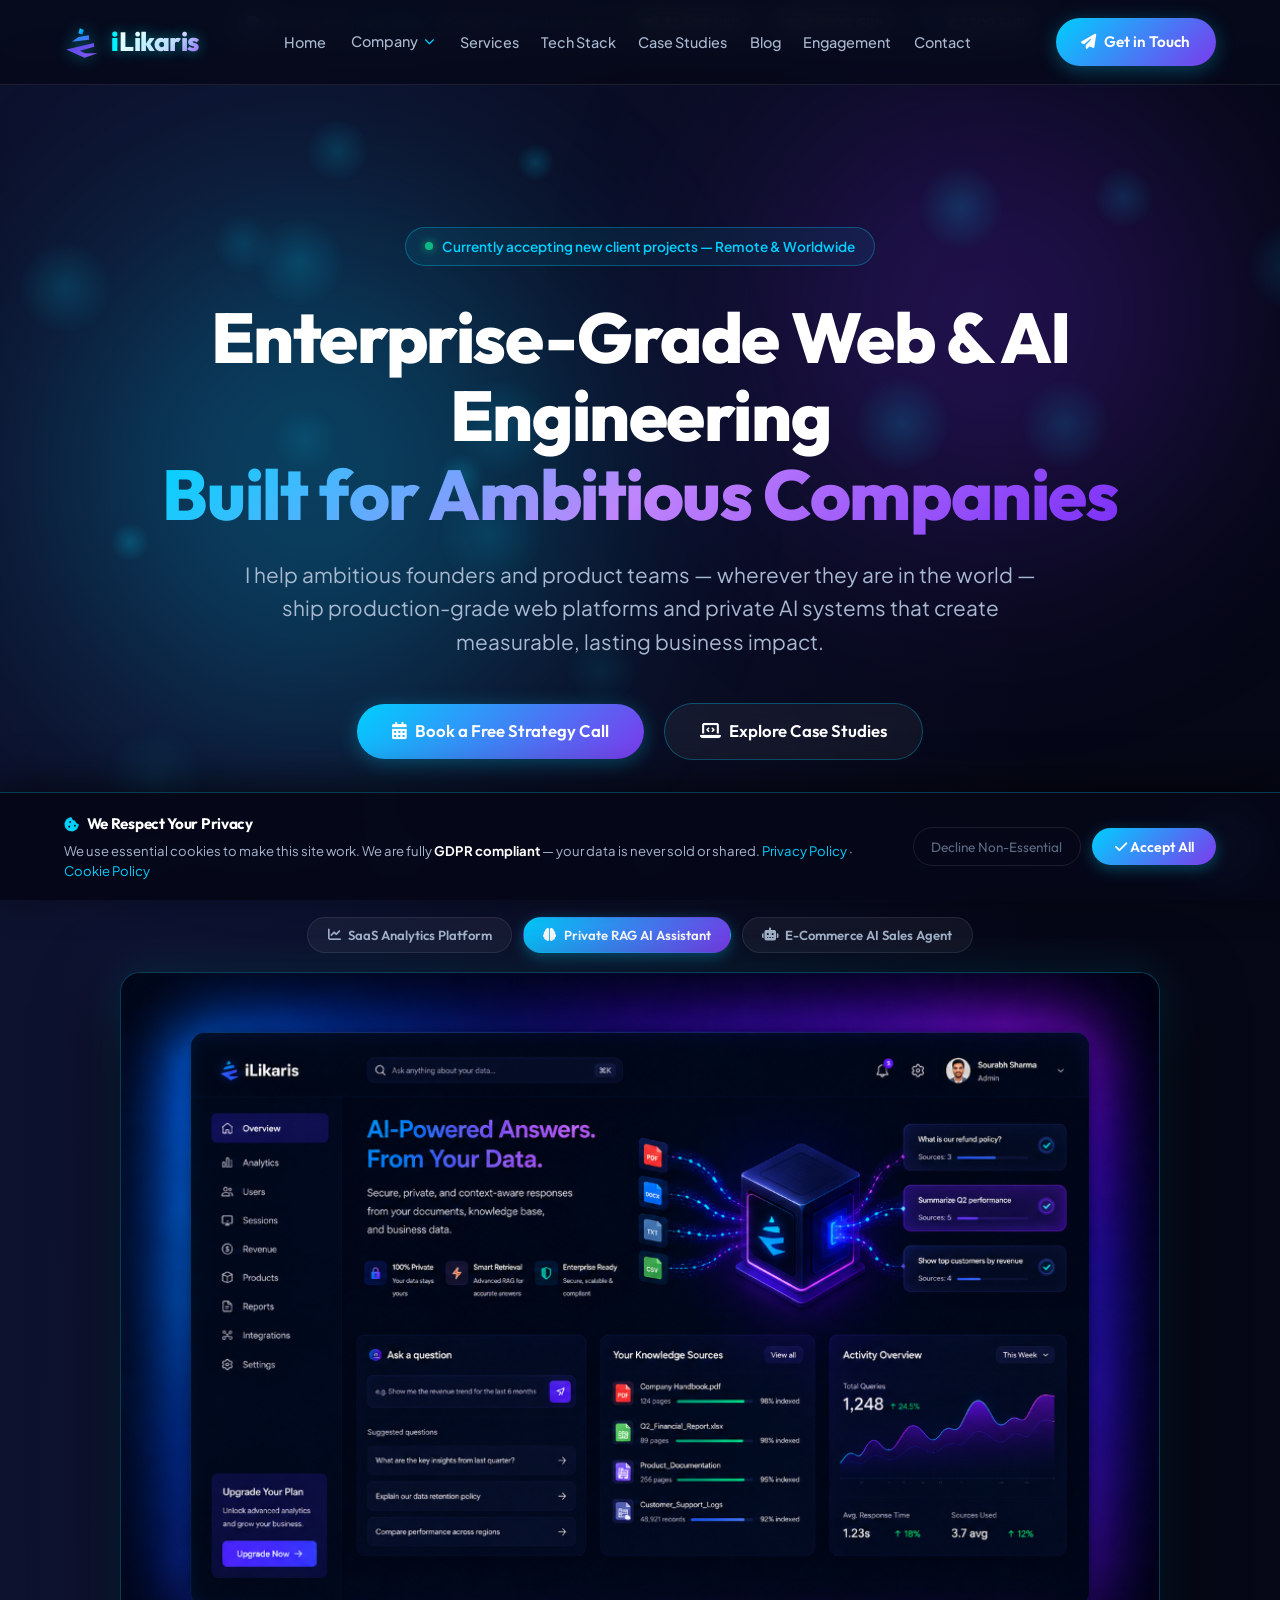
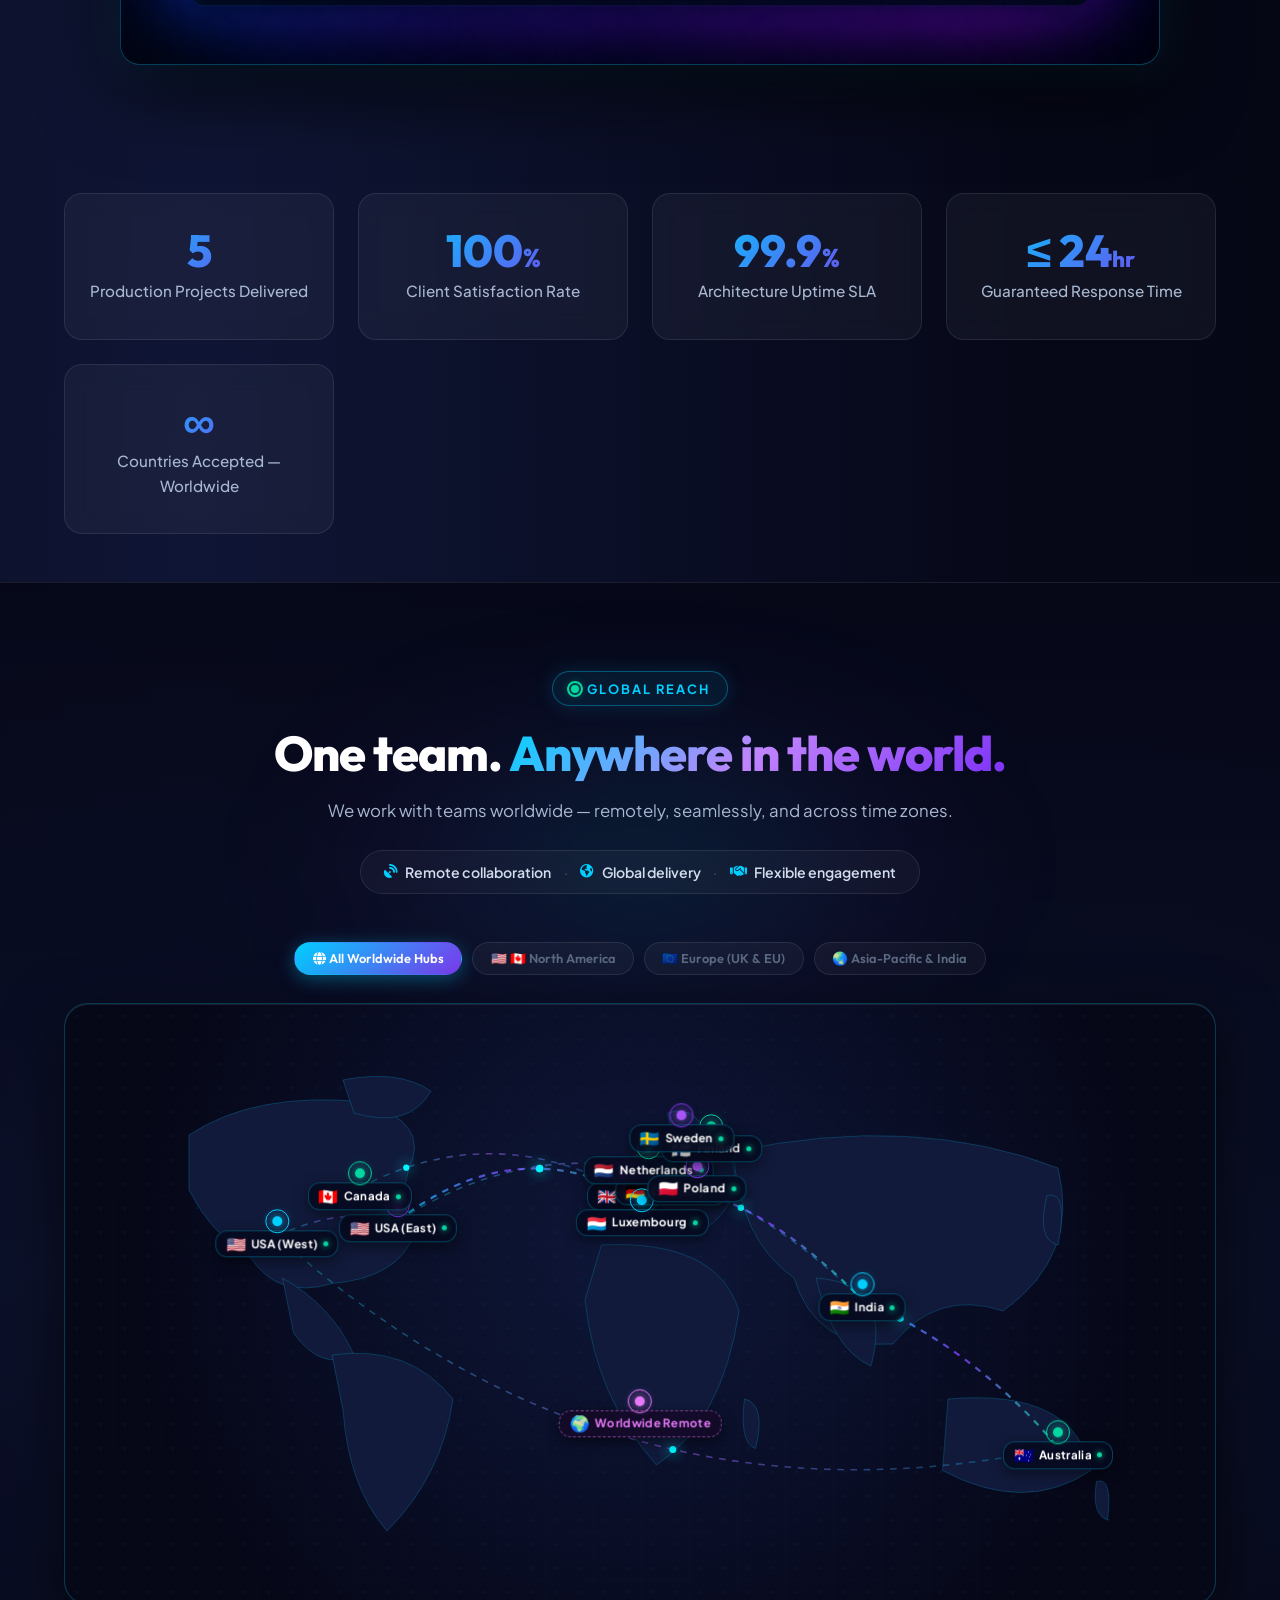
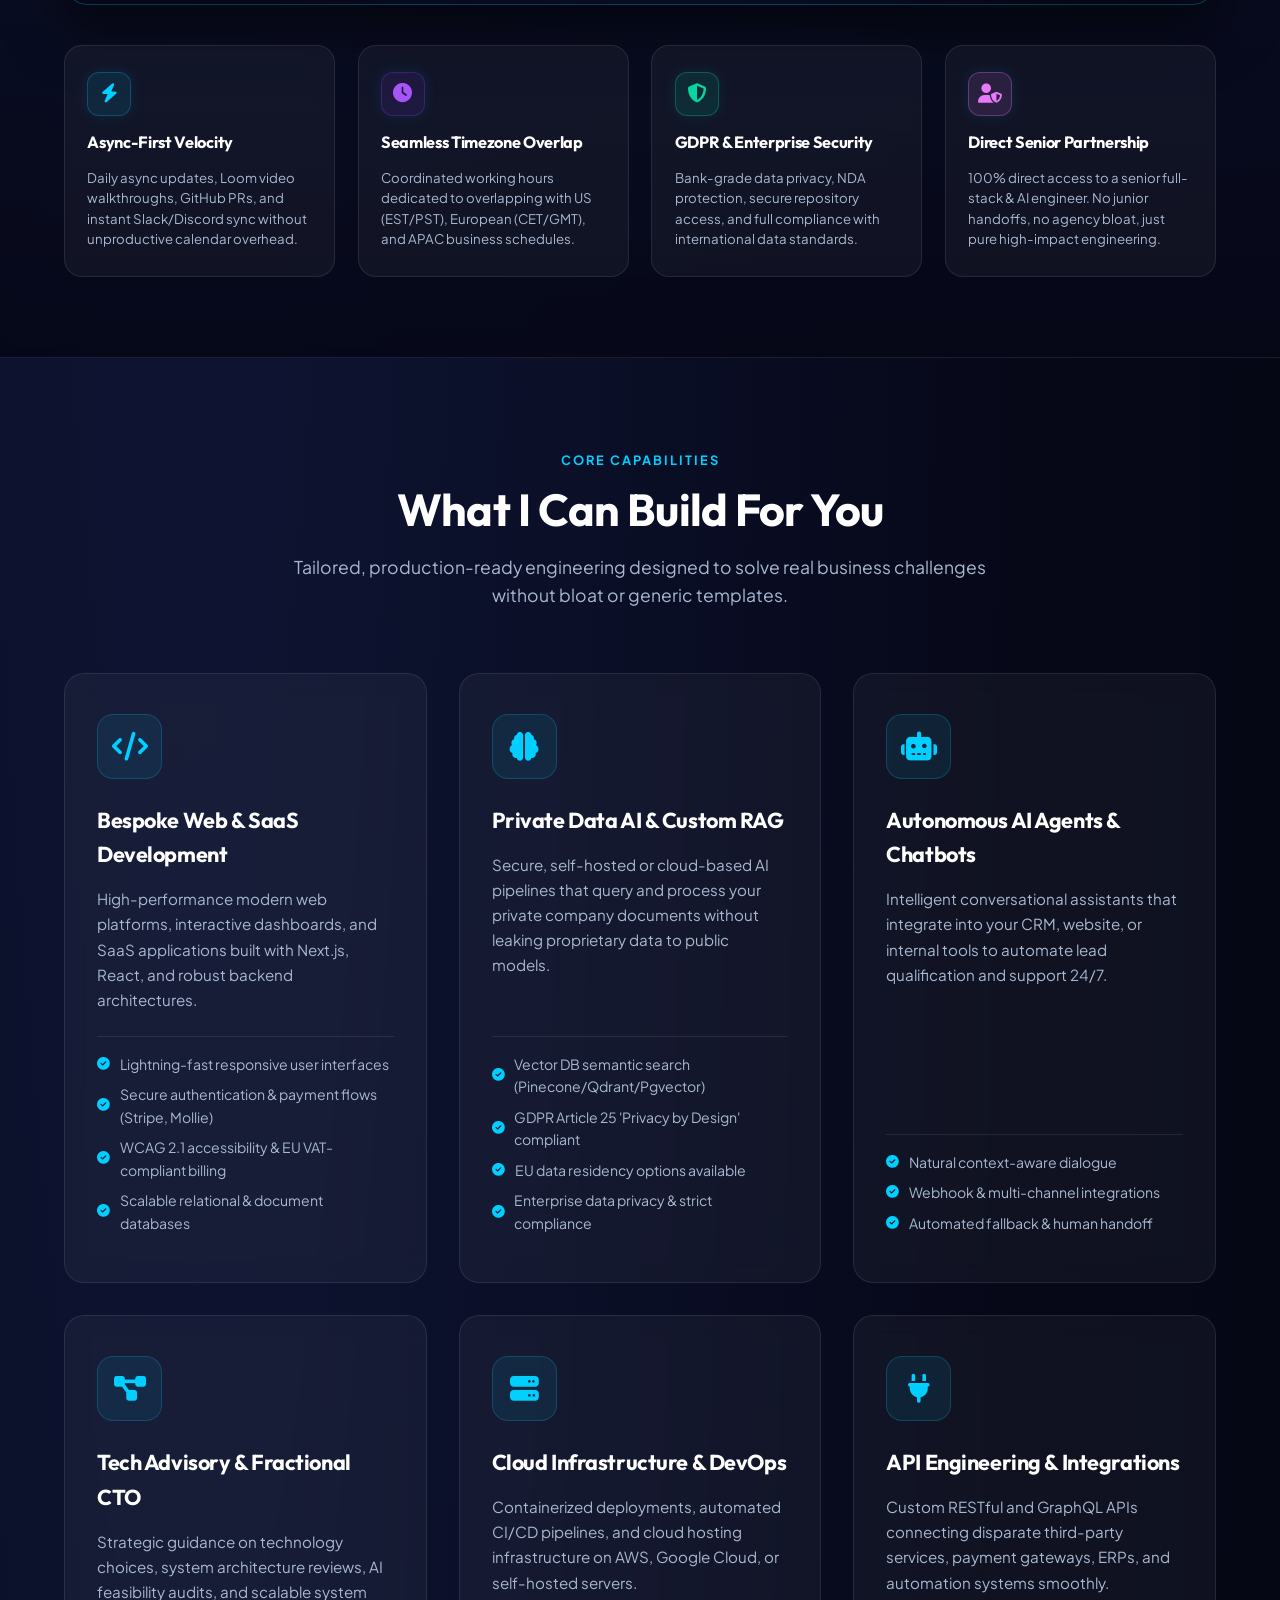
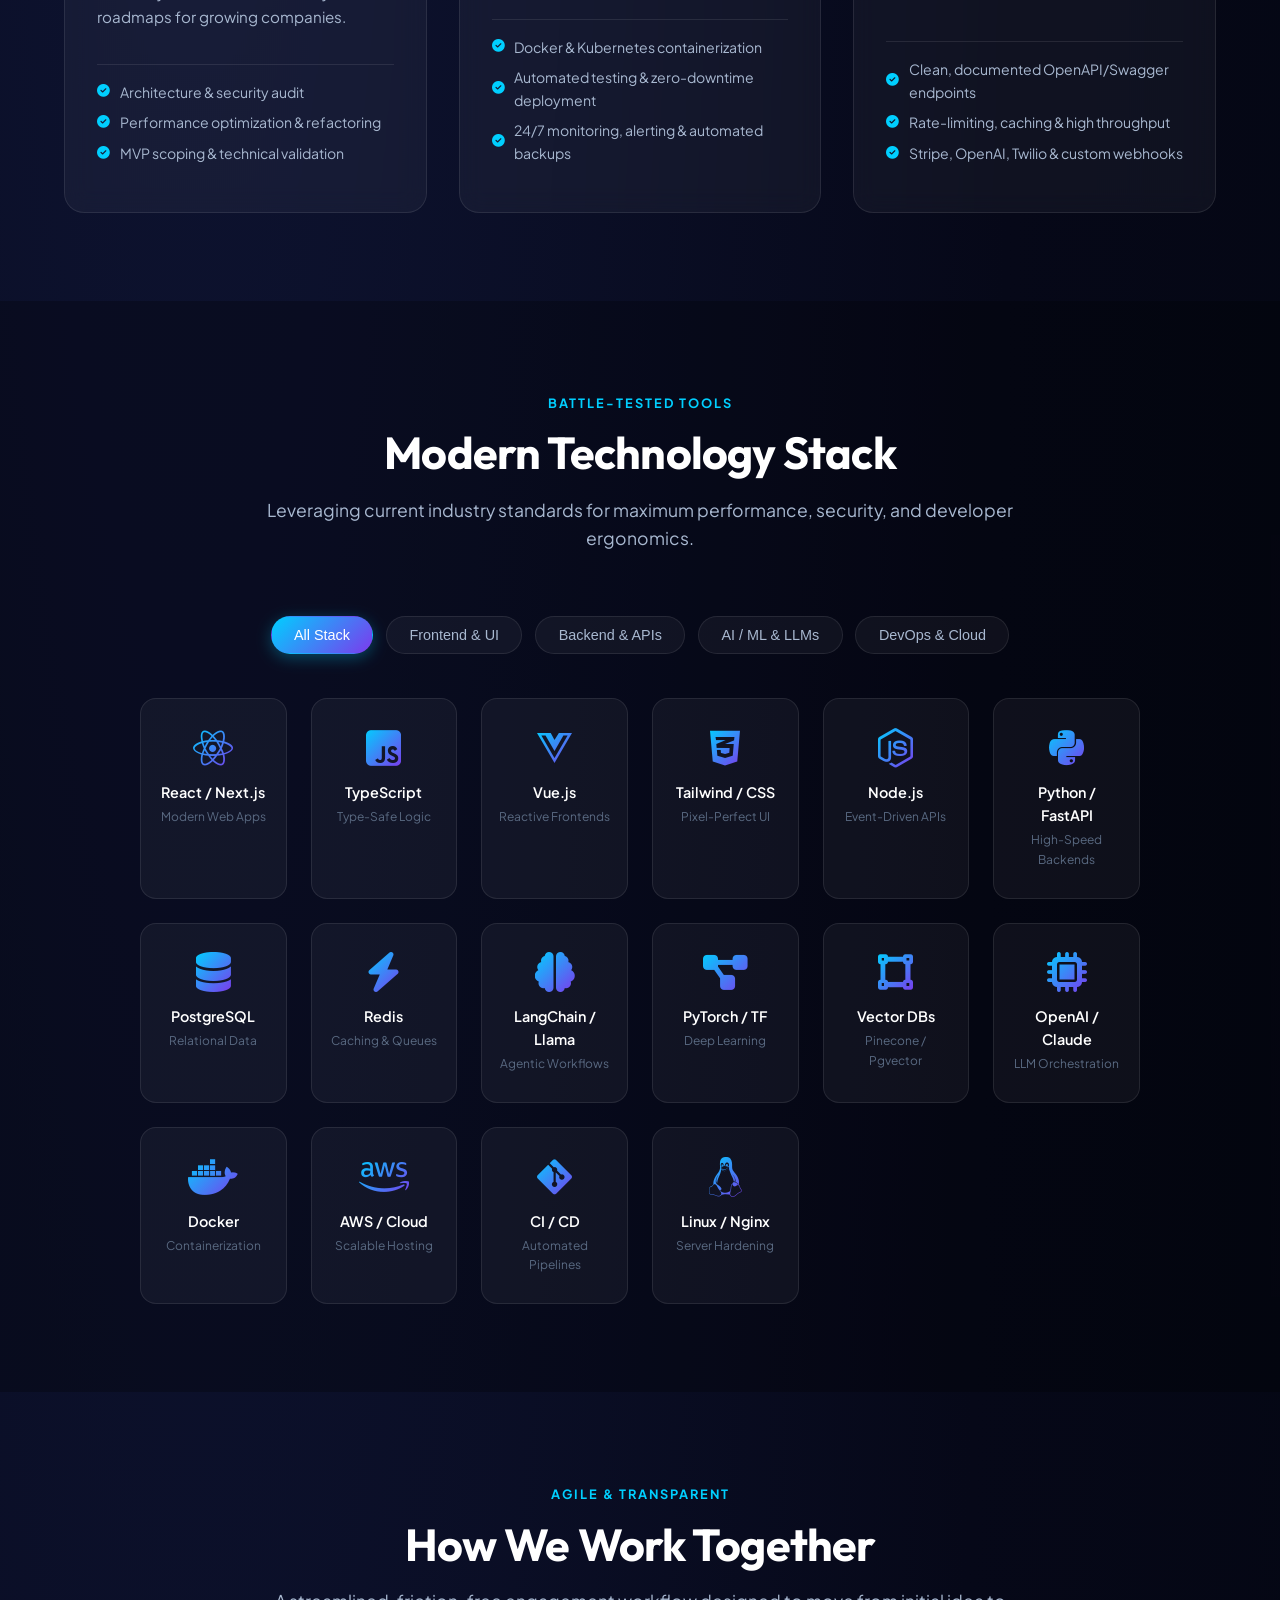
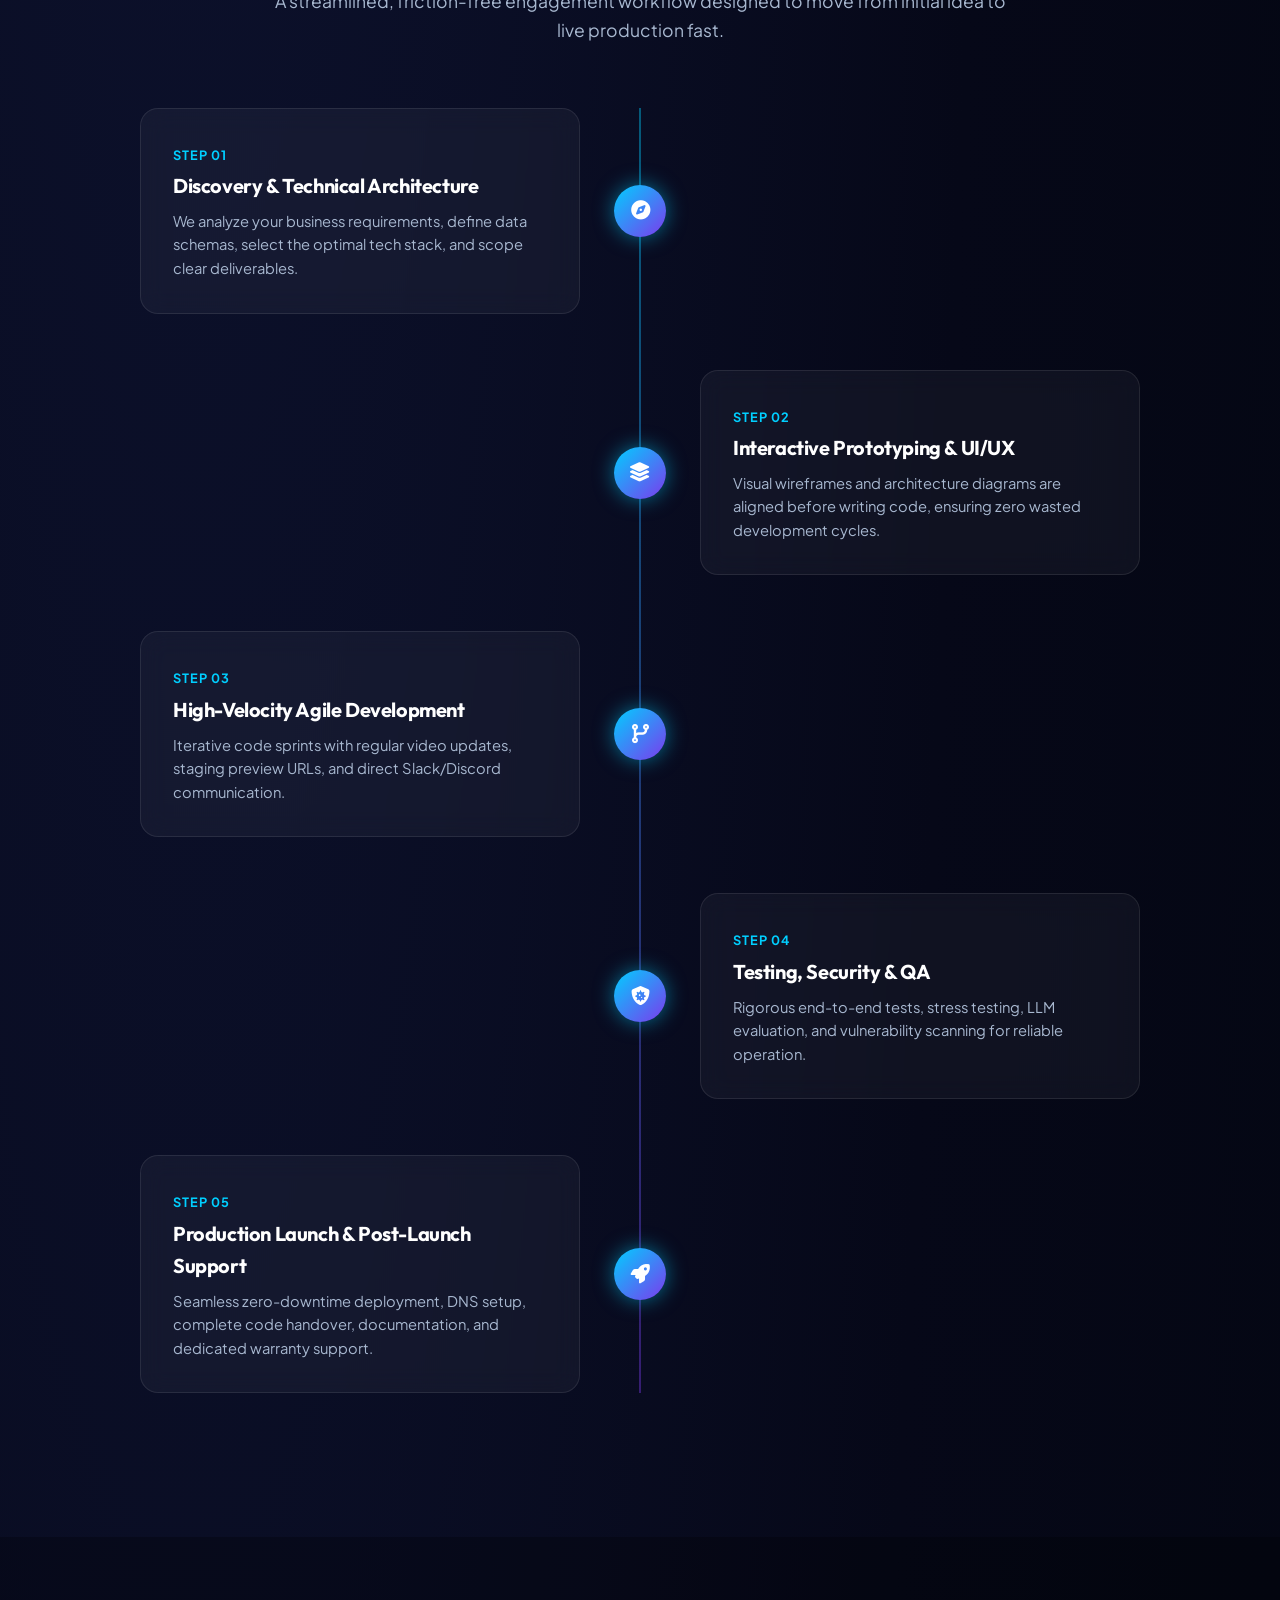
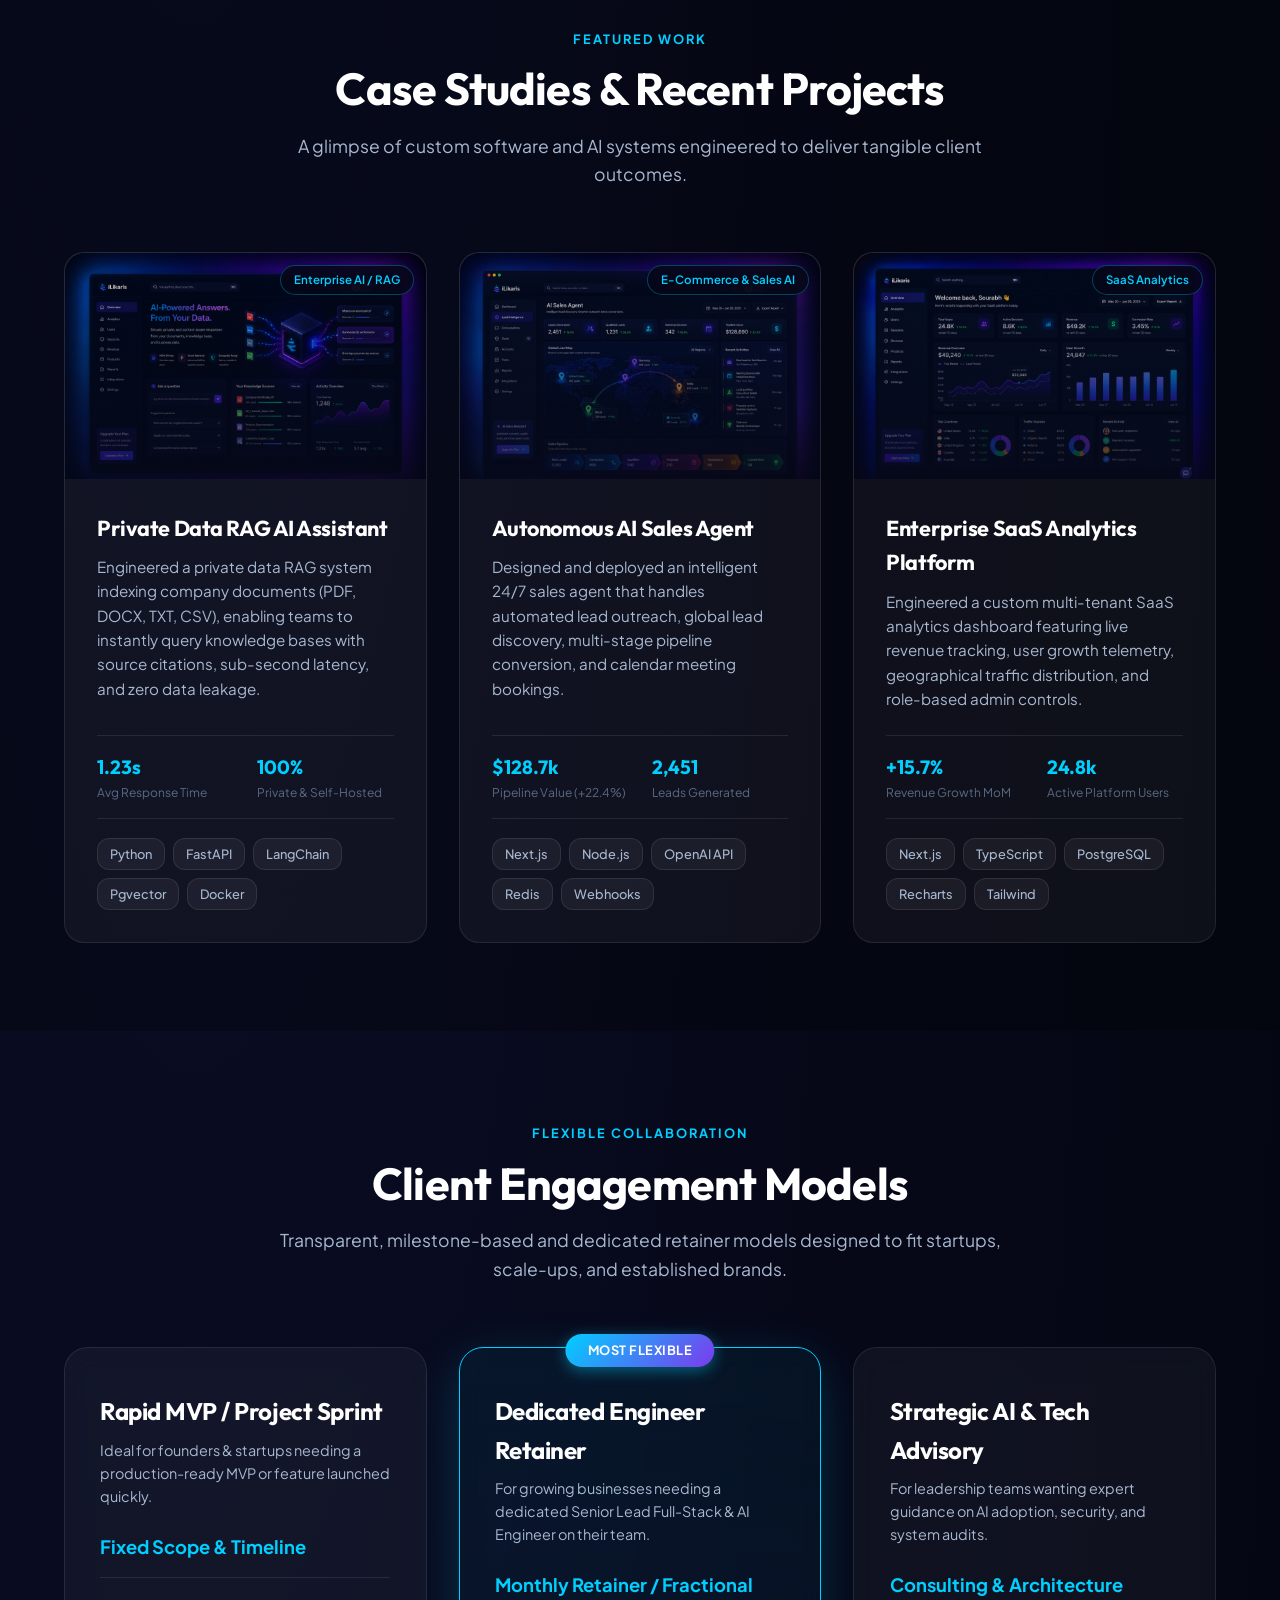
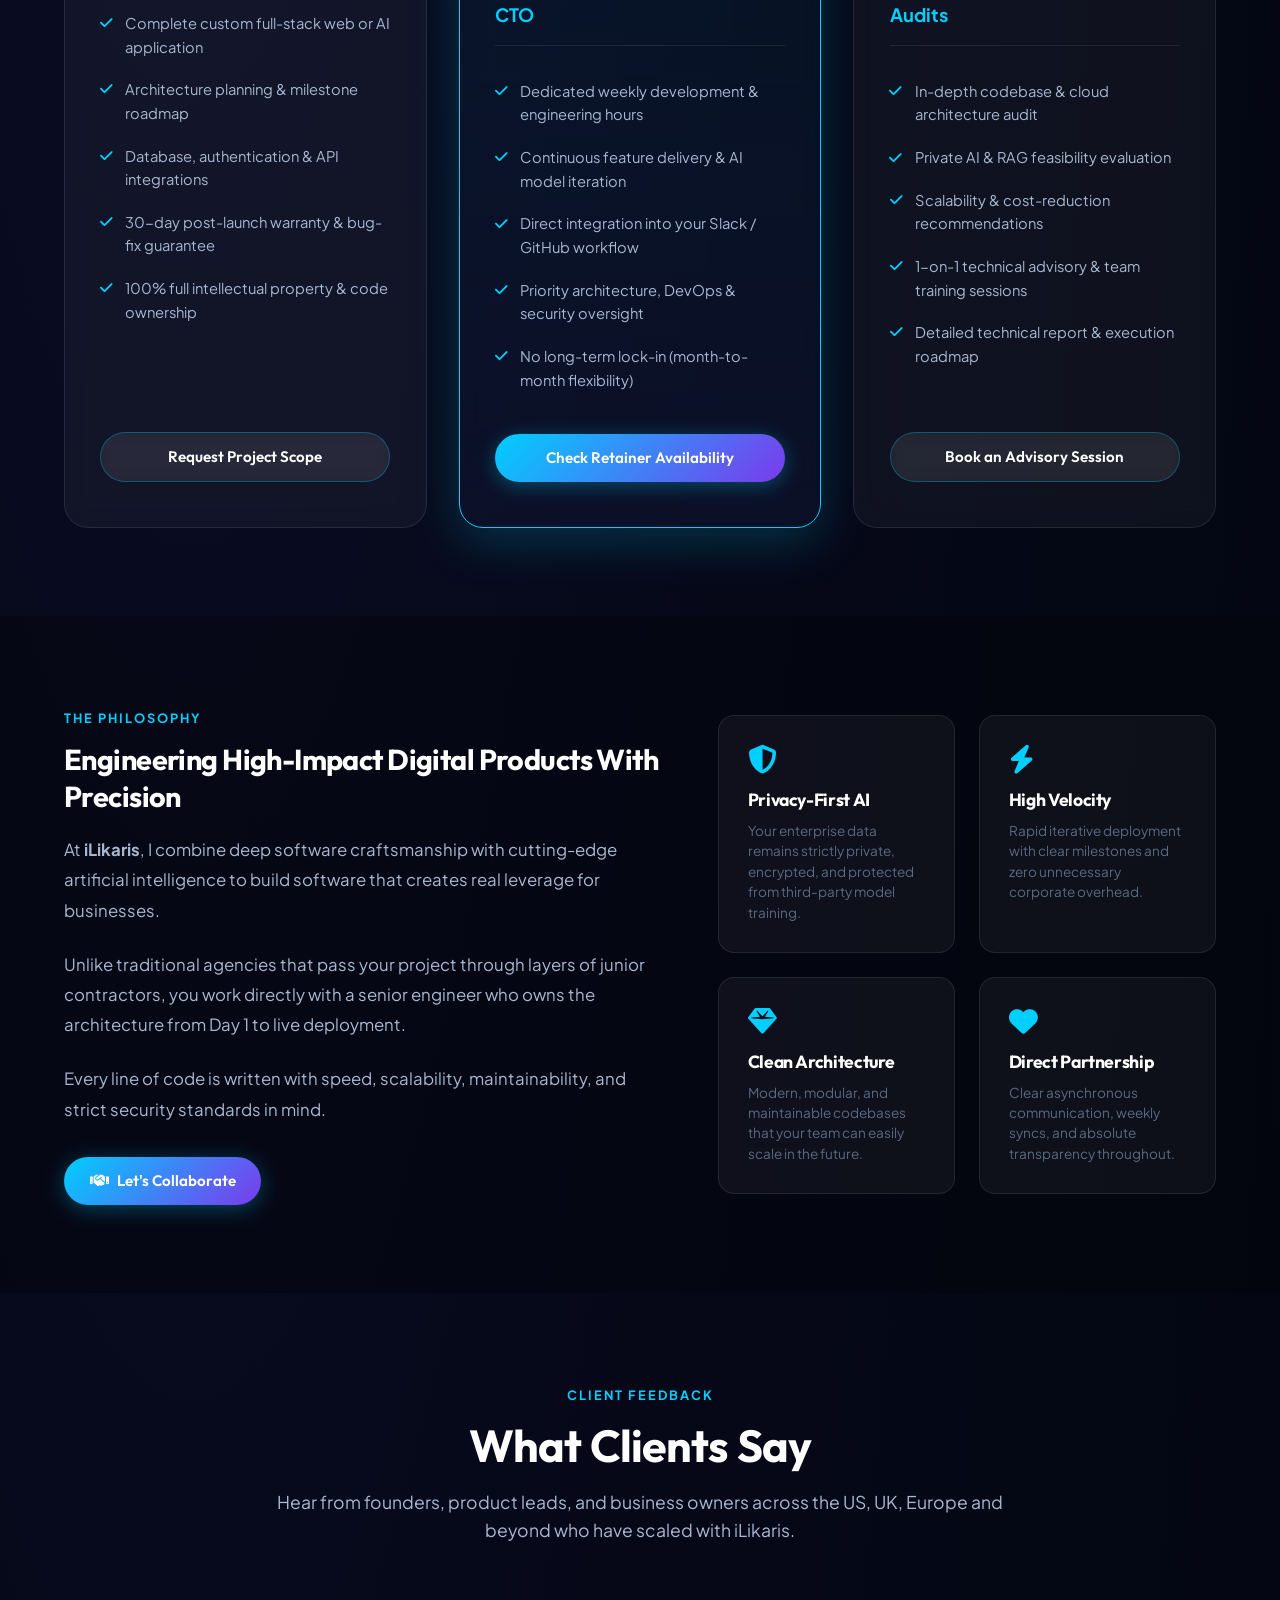
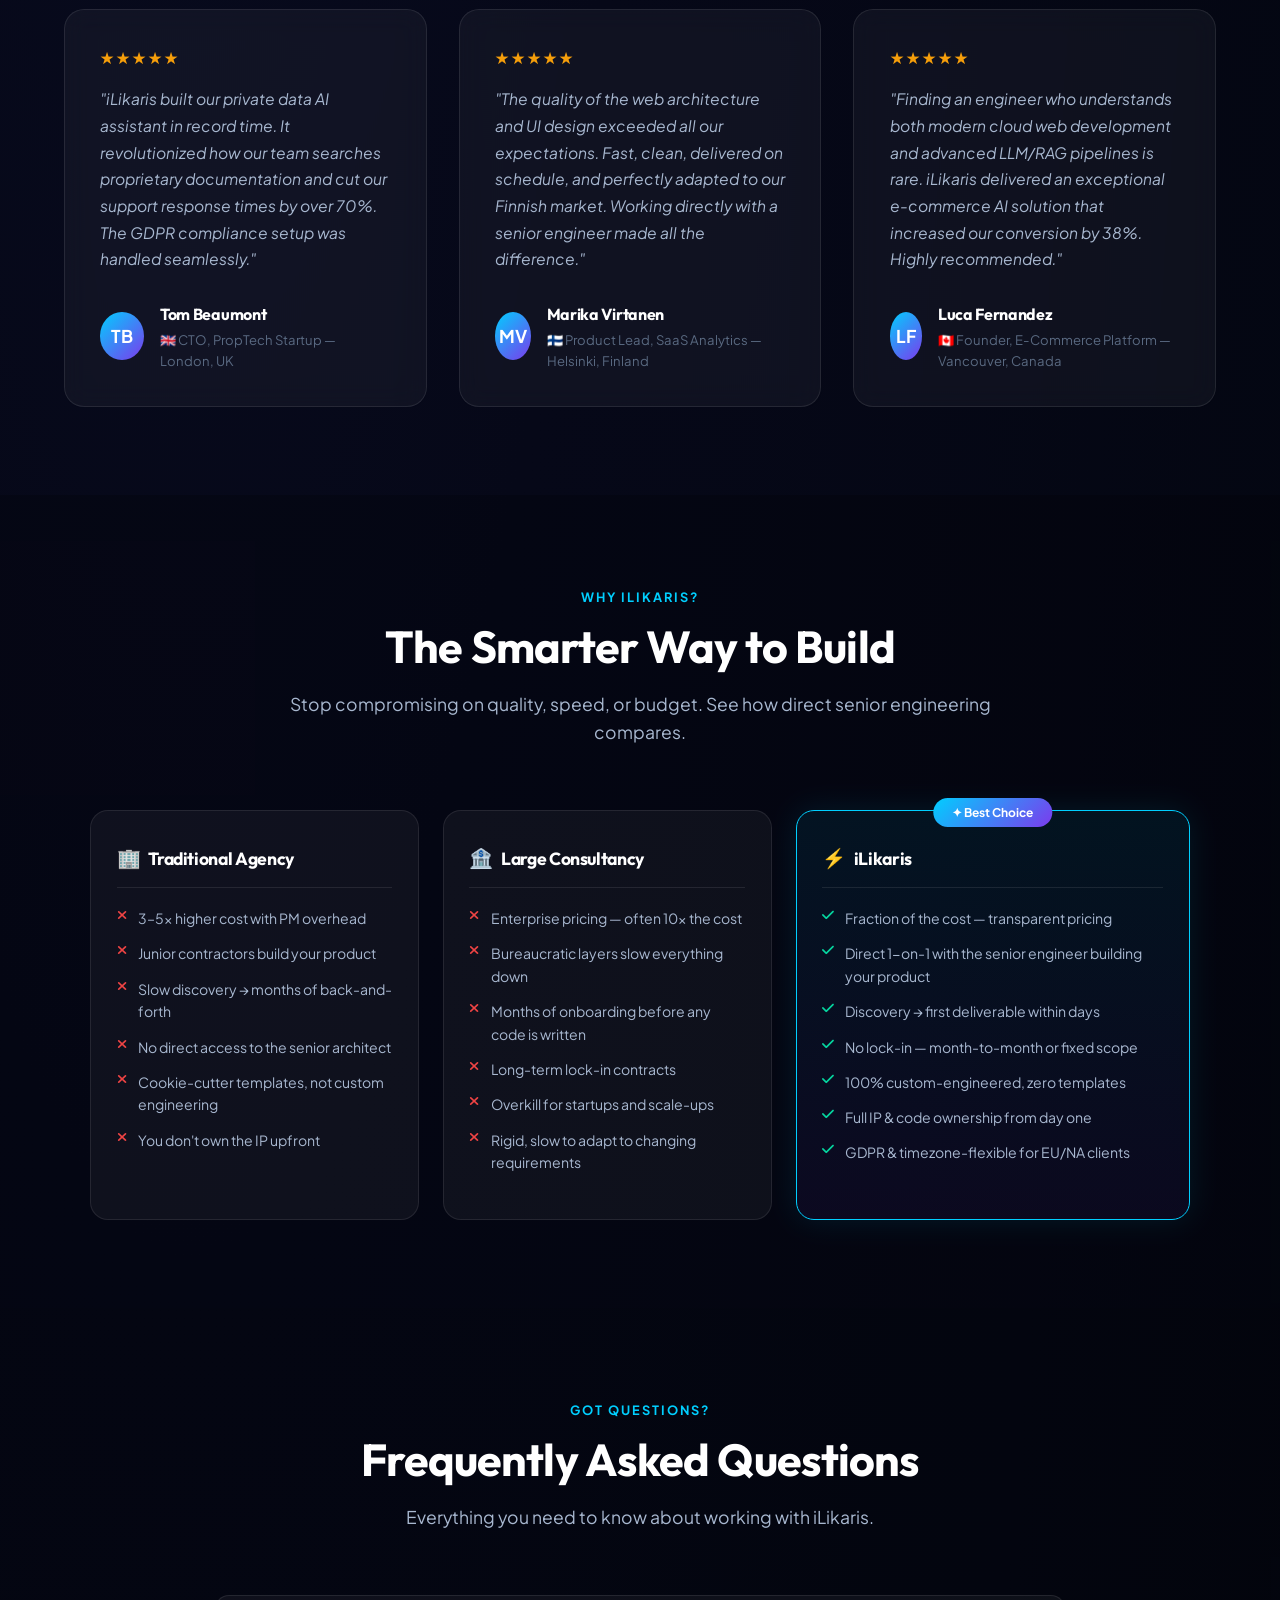
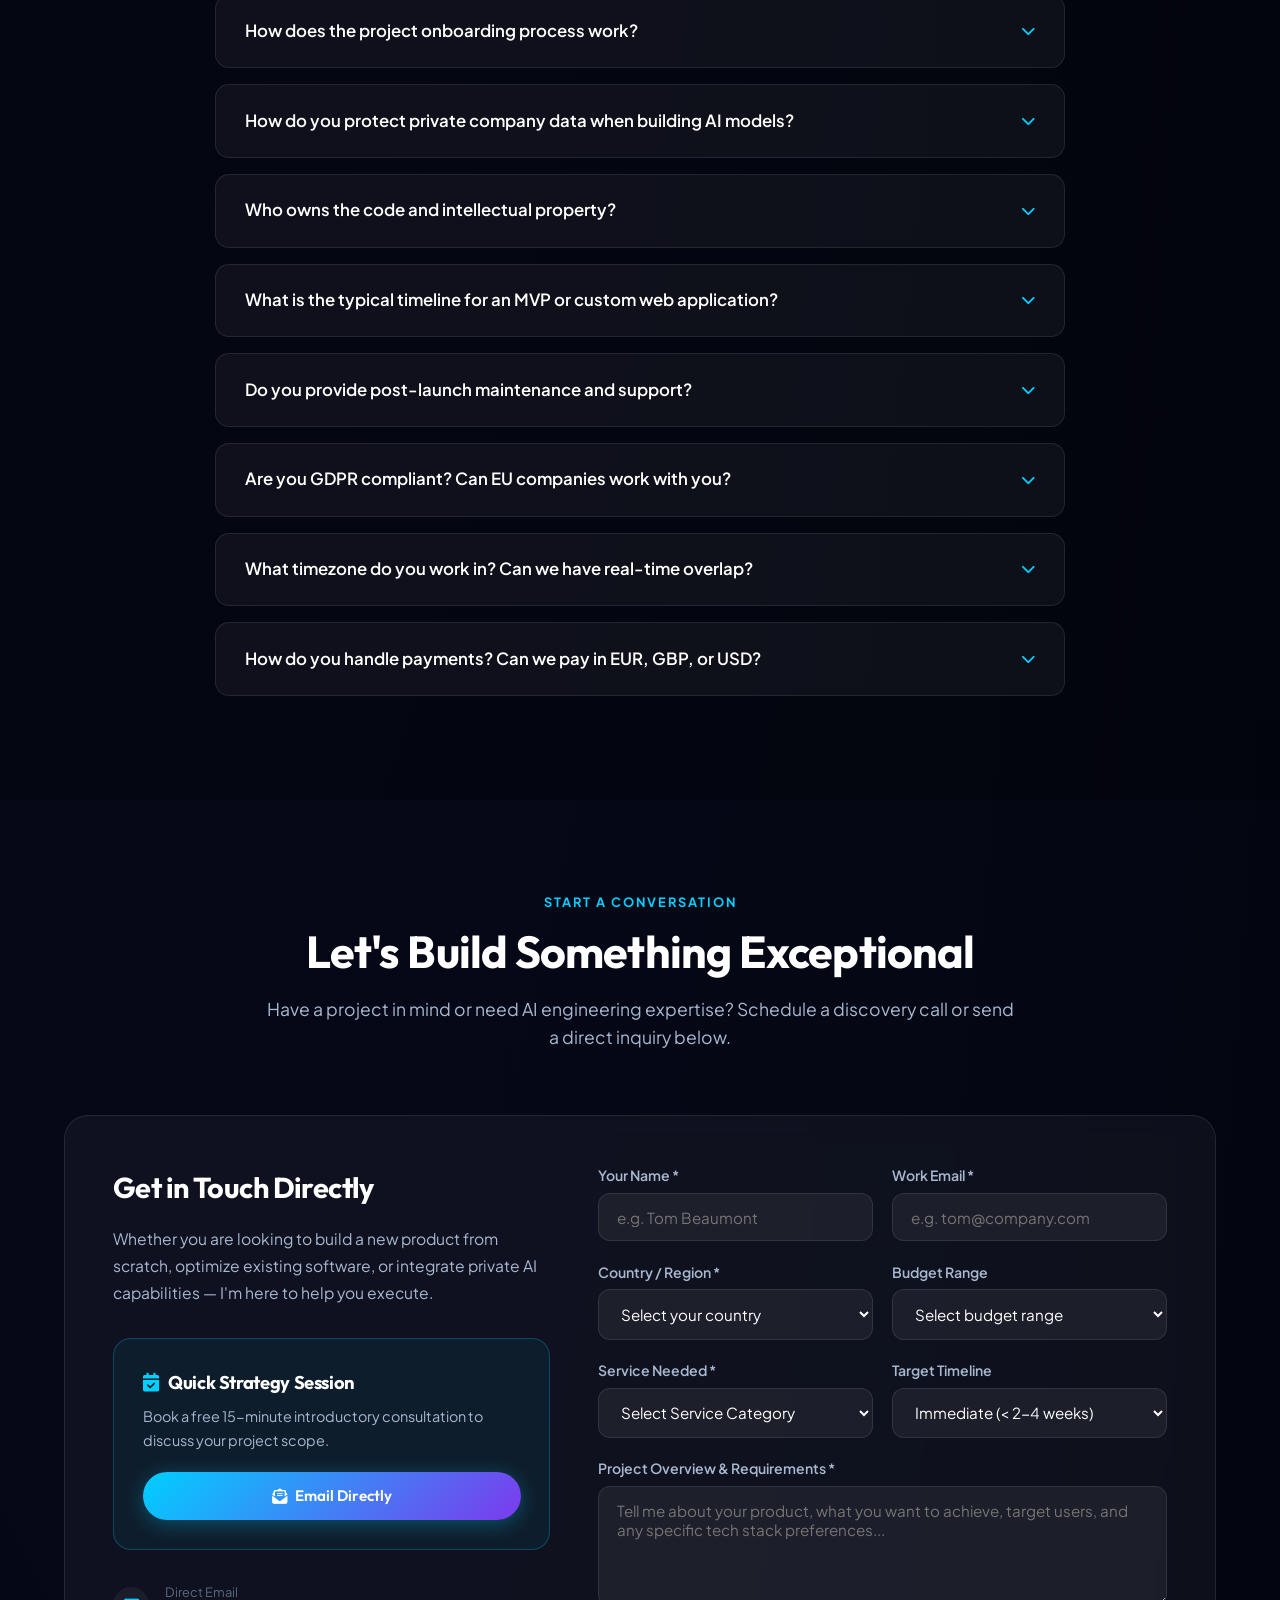
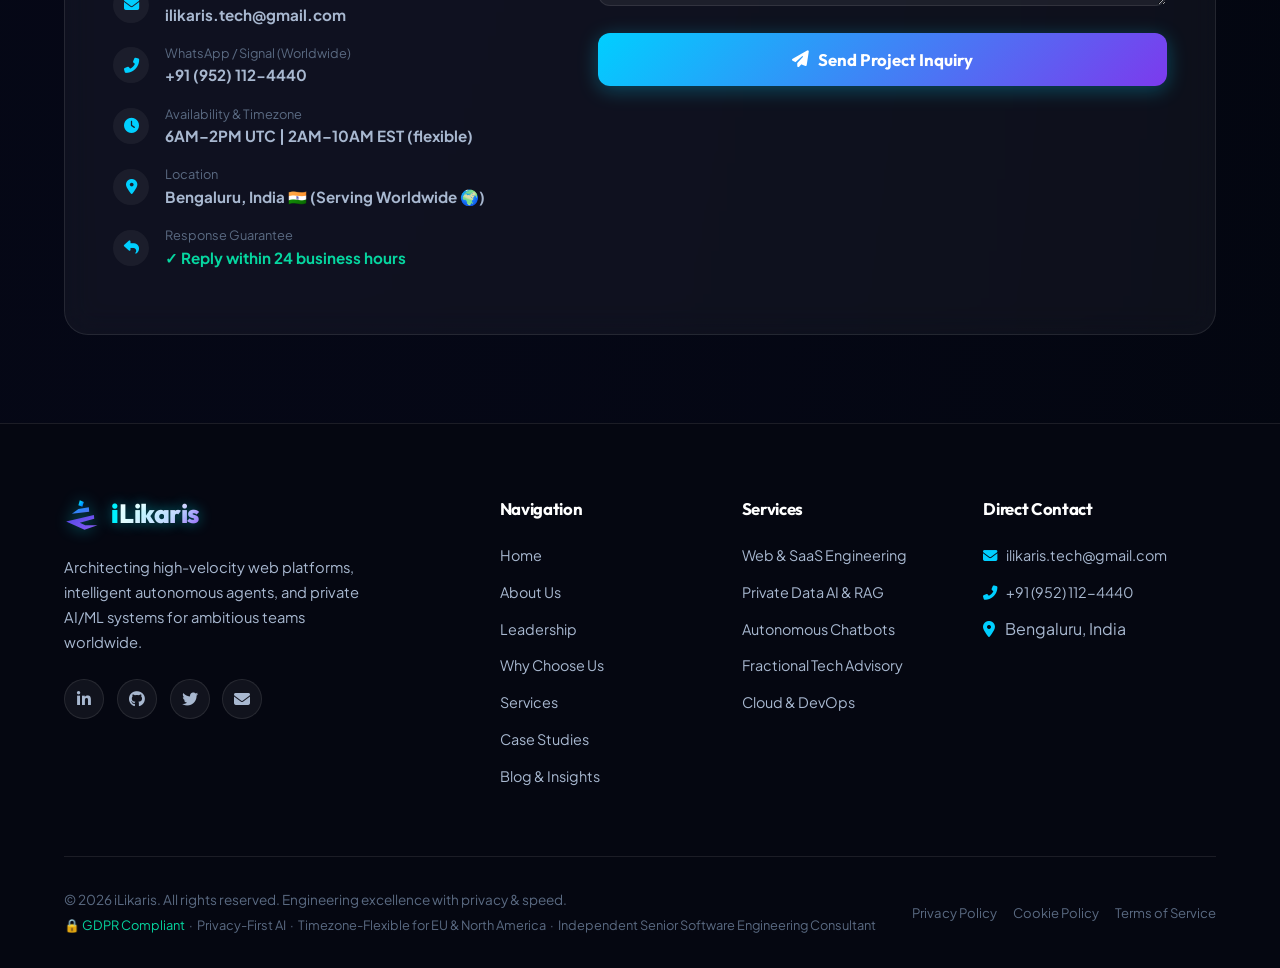
==== commit c9966879: "Added company and Founder and About us  Companent" ====
--- a/index.html
+++ b/index.html
@@ -250,7 +250,7 @@
 
         .nav-links {
             display: flex;
-            gap: 1.5rem;
+            gap: 1.4rem;
             list-style: none;
             align-items: center;
         }
@@ -275,7 +275,7 @@
             color: #ffffff;
         }
 
-        .nav-links a::after {
+        .nav-links a.nav-item::after {
             content: '';
             position: absolute;
             bottom: 0;
@@ -287,8 +287,166 @@
             border-radius: 2px;
         }
 
-        .nav-links a:hover::after {
+        .nav-links a.nav-item:hover::after {
             width: 100%;
+        }
+
+        /* Dropdown Navigation */
+        .nav-dropdown {
+            position: relative;
+            display: inline-flex;
+            align-items: center;
+            padding: 0.4rem 0.2rem;
+        }
+
+        .dropdown-toggle {
+            display: inline-flex;
+            align-items: center;
+            gap: 0.35rem;
+            cursor: pointer;
+        }
+
+        .dropdown-toggle i {
+            font-size: 0.65rem;
+            transition: transform 0.3s ease;
+            color: var(--accent-cyan);
+        }
+
+        .nav-dropdown:hover .dropdown-toggle i,
+        .nav-dropdown.active .dropdown-toggle i {
+            transform: rotate(180deg);
+        }
+
+        .dropdown-menu {
+            position: absolute;
+            top: calc(100% + 4px);
+            left: 50%;
+            transform: translateX(-50%) translateY(6px);
+            background: rgba(8, 12, 34, 0.97);
+            backdrop-filter: blur(20px);
+            -webkit-backdrop-filter: blur(20px);
+            border: 1px solid var(--border-glow);
+            border-radius: 18px;
+            padding: 0.6rem;
+            min-width: 270px;
+            box-shadow: 0 20px 50px rgba(0, 0, 0, 0.75), 0 0 25px rgba(0, 207, 255, 0.15);
+            opacity: 0;
+            visibility: hidden;
+            pointer-events: none;
+            transition: opacity 0.2s ease, transform 0.2s ease, visibility 0.2s;
+            z-index: 1000;
+            display: flex;
+            flex-direction: column;
+            gap: 0.3rem;
+        }
+
+        /* Seamless Invisible Hover Bridge (prevents vanishing on diagonal movement) */
+        .dropdown-menu::before {
+            content: '';
+            position: absolute;
+            top: -24px;
+            left: -25px;
+            right: -25px;
+            height: 30px;
+            background: transparent;
+            z-index: 1;
+        }
+
+        /* Top arrow indicator */
+        .dropdown-menu::after {
+            content: '';
+            position: absolute;
+            bottom: 100%;
+            left: 50%;
+            transform: translateX(-50%);
+            border: 6px solid transparent;
+            border-bottom-color: rgba(0, 207, 255, 0.4);
+            pointer-events: none;
+        }
+
+        .nav-dropdown:hover .dropdown-menu,
+        .nav-dropdown:focus-within .dropdown-menu {
+            opacity: 1;
+            visibility: visible;
+            pointer-events: auto;
+            transform: translateX(-50%) translateY(0);
+        }
+
+        .dropdown-item {
+            display: flex !important;
+            align-items: center;
+            gap: 0.75rem;
+            padding: 0.65rem 0.85rem !important;
+            border-radius: 12px;
+            text-decoration: none;
+            transition: var(--transition);
+            background: transparent;
+            width: 100%;
+        }
+
+        .dropdown-item::after {
+            display: none !important;
+        }
+
+        .dropdown-item:hover {
+            background: rgba(0, 207, 255, 0.08) !important;
+            transform: translateX(3px);
+        }
+
+        .dropdown-item-icon {
+            width: 32px;
+            height: 32px;
+            border-radius: 8px;
+            background: rgba(0, 207, 255, 0.1);
+            border: 1px solid rgba(0, 207, 255, 0.25);
+            display: flex;
+            align-items: center;
+            justify-content: center;
+            color: var(--accent-cyan);
+            font-size: 0.85rem;
+            flex-shrink: 0;
+        }
+
+        .dropdown-item:nth-child(2) .dropdown-item-icon {
+            background: rgba(124, 58, 237, 0.12);
+            border-color: rgba(124, 58, 237, 0.3);
+            color: #a855f7;
+        }
+
+        .dropdown-item:nth-child(3) .dropdown-item-icon {
+            background: rgba(6, 214, 160, 0.12);
+            border-color: rgba(6, 214, 160, 0.3);
+            color: #06d6a0;
+        }
+
+        .dropdown-item:nth-child(4) .dropdown-item-icon {
+            background: rgba(232, 121, 249, 0.12);
+            border-color: rgba(232, 121, 249, 0.3);
+            color: #e879f9;
+        }
+
+        .dropdown-item-text {
+            display: flex;
+            flex-direction: column;
+            text-align: left;
+        }
+
+        .dropdown-item-title {
+            font-size: 0.88rem;
+            font-weight: 700;
+            color: #ffffff !important;
+            font-family: 'Outfit', sans-serif;
+            line-height: 1.2;
+        }
+
+        .dropdown-item-desc {
+            font-size: 0.72rem;
+            color: var(--text-muted) !important;
+            line-height: 1.3;
+        }
+
+        .dropdown-item:hover .dropdown-item-title {
+            color: var(--accent-cyan) !important;
         }
 
         .header-actions {
@@ -2823,6 +2981,30 @@
             }
 
             .geo-currency-bar {
+                display: none;
+            }
+
+            .nav-dropdown {
+                width: 100%;
+                flex-direction: column;
+                align-items: flex-start;
+            }
+
+            .dropdown-menu {
+                position: static;
+                transform: none;
+                opacity: 1;
+                visibility: visible;
+                pointer-events: auto;
+                background: rgba(255, 255, 255, 0.03);
+                border: 1px solid var(--border-subtle);
+                width: 100%;
+                margin-top: 0.4rem;
+                padding: 0.4rem;
+                box-shadow: none;
+            }
+
+            .dropdown-menu::before {
                 display: none;
             }
         }
@@ -2895,12 +3077,46 @@
 
             <ul class="nav-links" id="navLinks">
                 <li><a href="#home" class="nav-item">Home</a></li>
+                <li class="nav-dropdown">
+                    <a href="about.html" class="nav-item dropdown-toggle">
+                        Company <i class="fas fa-chevron-down"></i>
+                    </a>
+                    <div class="dropdown-menu">
+                        <a href="about.html" class="dropdown-item">
+                            <div class="dropdown-item-icon"><i class="fas fa-building"></i></div>
+                            <div class="dropdown-item-text">
+                                <span class="dropdown-item-title">About Us</span>
+                                <span class="dropdown-item-desc">Mission, values &amp; story</span>
+                            </div>
+                        </a>
+                        <a href="leadership.html" class="dropdown-item">
+                            <div class="dropdown-item-icon"><i class="fas fa-user-tie"></i></div>
+                            <div class="dropdown-item-text">
+                                <span class="dropdown-item-title">Leadership</span>
+                                <span class="dropdown-item-desc">Founder &amp; CEO profile</span>
+                            </div>
+                        </a>
+                        <a href="why-choose-us.html" class="dropdown-item">
+                            <div class="dropdown-item-icon"><i class="fas fa-award"></i></div>
+                            <div class="dropdown-item-text">
+                                <span class="dropdown-item-title">Why Choose Us</span>
+                                <span class="dropdown-item-desc">Senior 1-on-1 vs agencies</span>
+                            </div>
+                        </a>
+                        <a href="#global-reach" class="dropdown-item" onclick="closeMobileMenu()">
+                            <div class="dropdown-item-icon"><i class="fas fa-globe"></i></div>
+                            <div class="dropdown-item-text">
+                                <span class="dropdown-item-title">Global Reach</span>
+                                <span class="dropdown-item-desc">10+ countries &amp; timezones</span>
+                            </div>
+                        </a>
+                    </div>
+                </li>
                 <li><a href="#services" class="nav-item">Services</a></li>
                 <li><a href="#tech-stack" class="nav-item">Tech Stack</a></li>
                 <li><a href="#portfolio" class="nav-item">Case Studies</a></li>
                 <li><a href="blog.html" class="nav-item">Blog</a></li>
                 <li><a href="#engagement" class="nav-item">Engagement</a></li>
-                <li><a href="#about" class="nav-item">About</a></li>
                 <li><a href="#contact" class="nav-item">Contact</a></li>
                 <li class="mobile-only-cta">
                     <a href="#contact" class="cta-button" style="width: 100%; justify-content: center;"
@@ -4551,11 +4767,12 @@
                 <h4>Navigation</h4>
                 <ul>
                     <li><a href="#home">Home</a></li>
+                    <li><a href="about.html">About Us</a></li>
+                    <li><a href="leadership.html">Leadership</a></li>
+                    <li><a href="why-choose-us.html">Why Choose Us</a></li>
                     <li><a href="#services">Services</a></li>
-                    <li><a href="#tech-stack">Tech Stack</a></li>
                     <li><a href="#portfolio">Case Studies</a></li>
-                    <li><a href="blog.html">Blog &amp; Achievements</a></li>
-                    <li><a href="#engagement">Engagement</a></li>
+                    <li><a href="blog.html">Blog &amp; Insights</a></li>
                 </ul>
             </div>
 
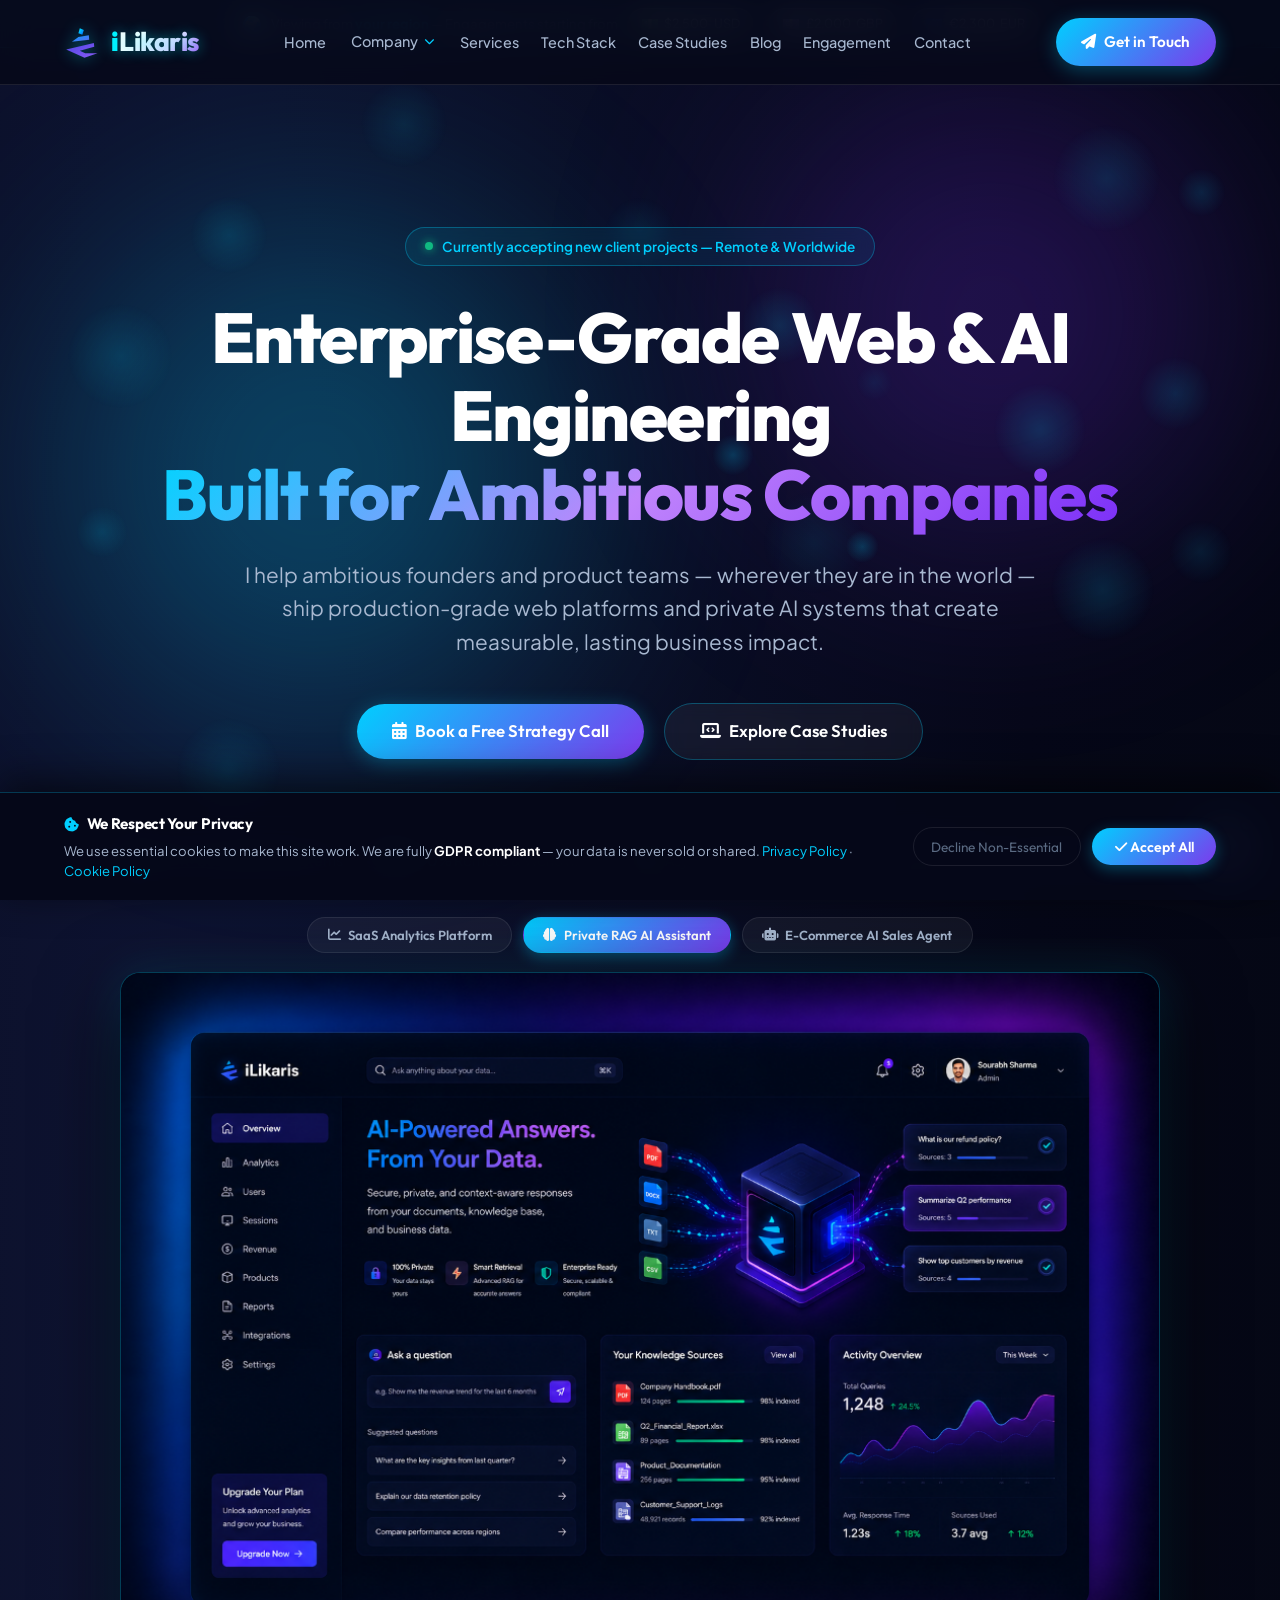
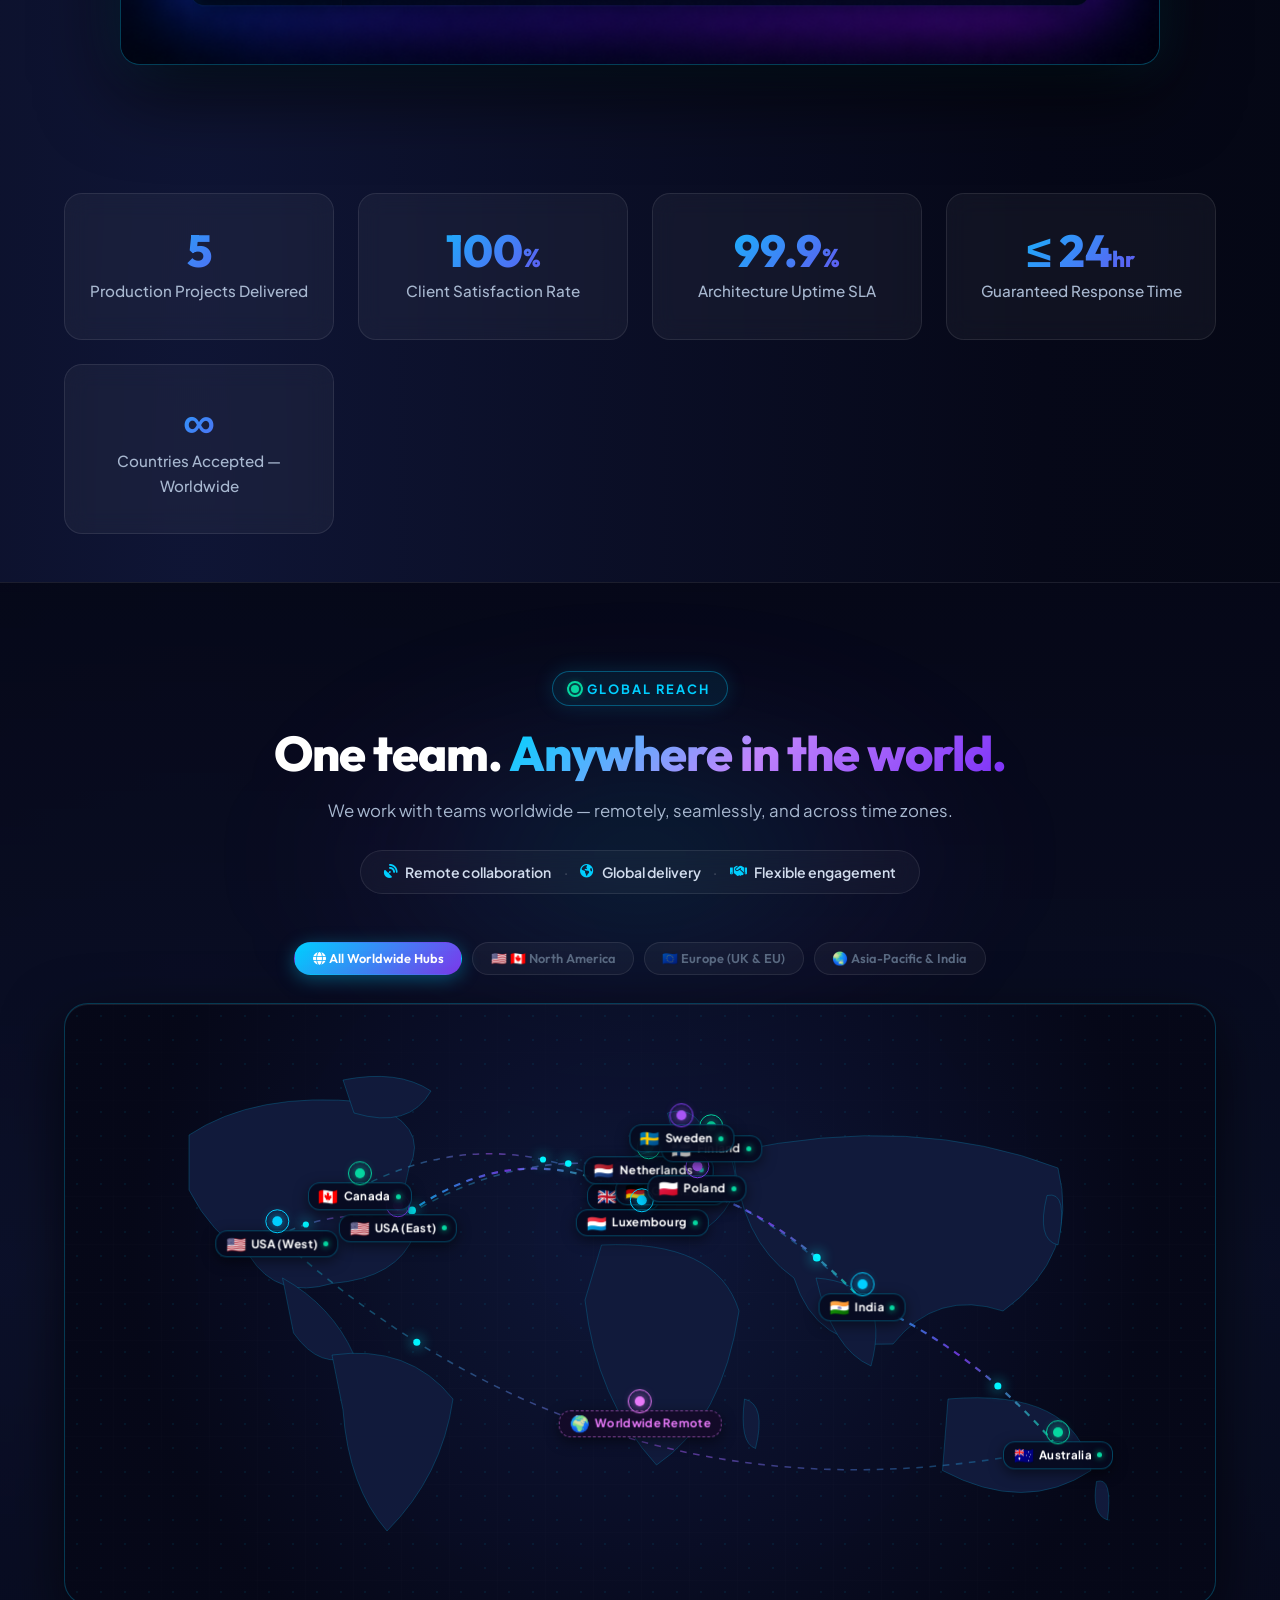
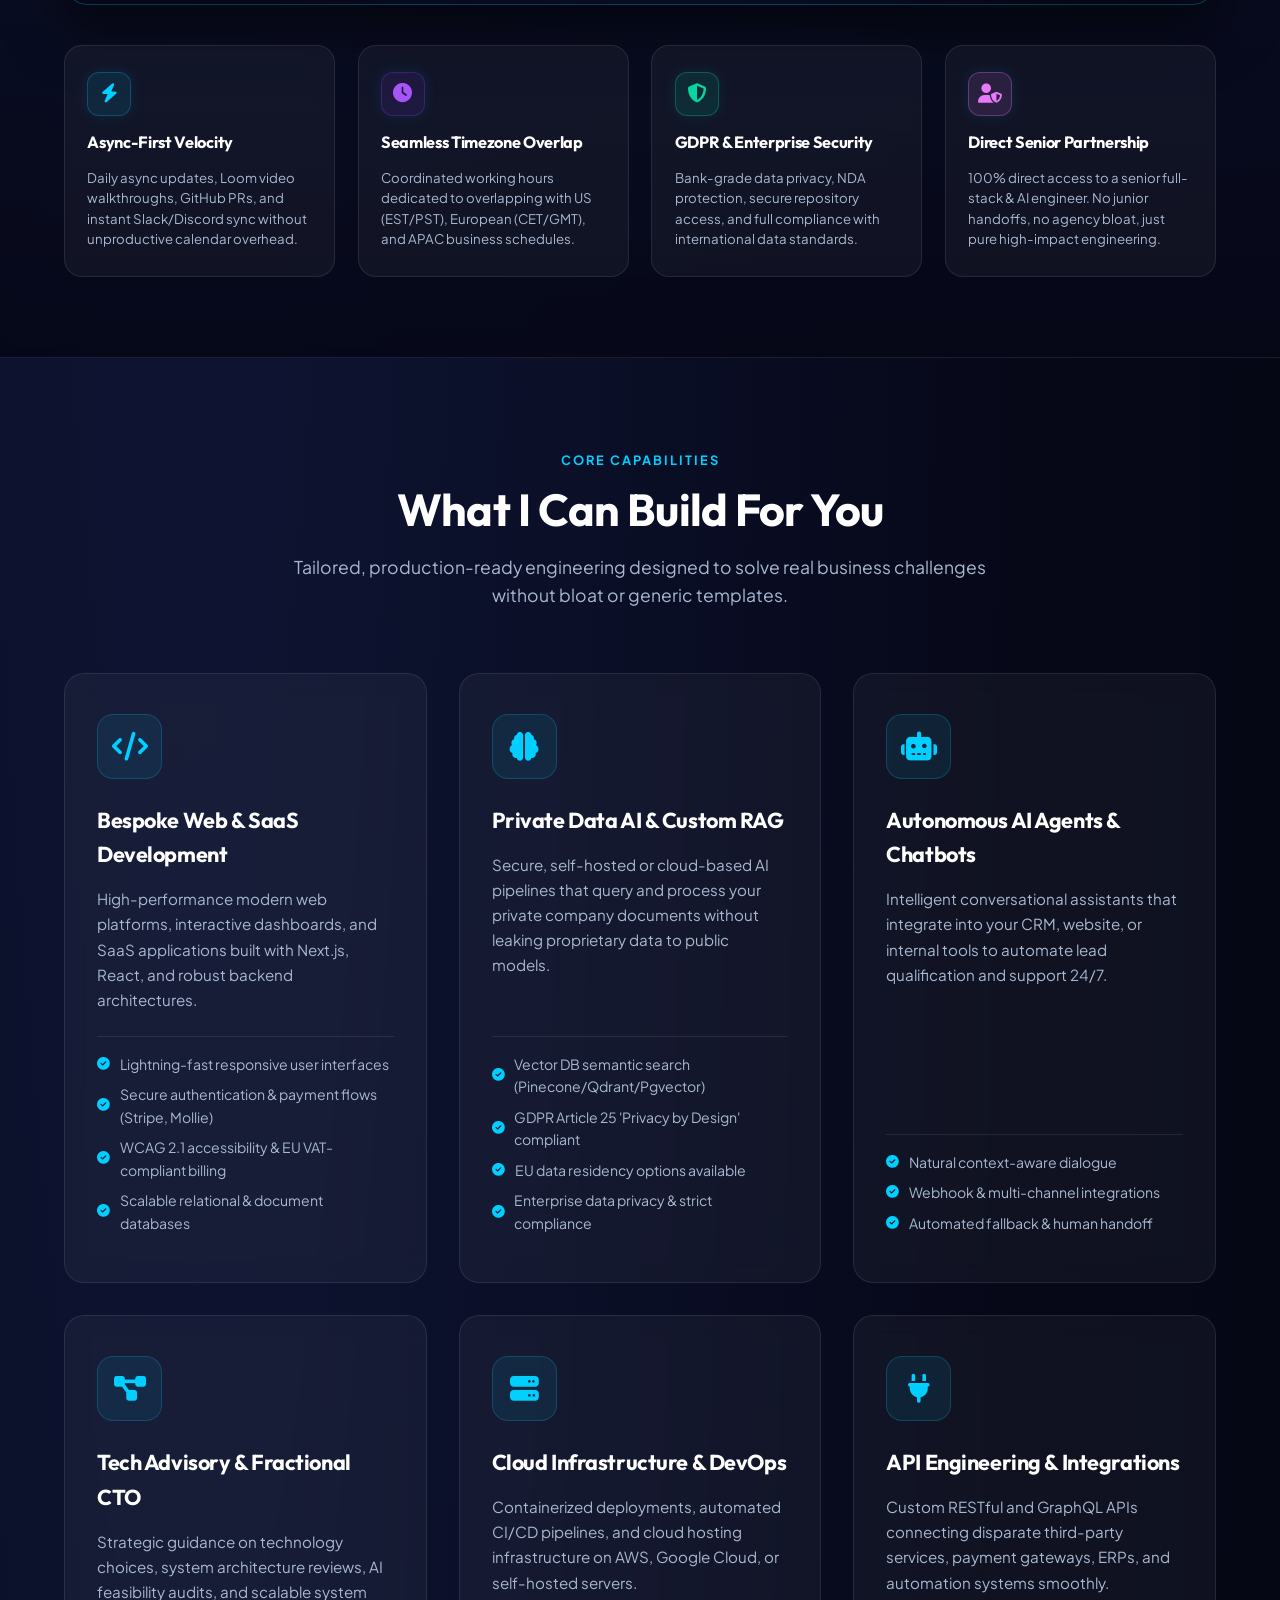
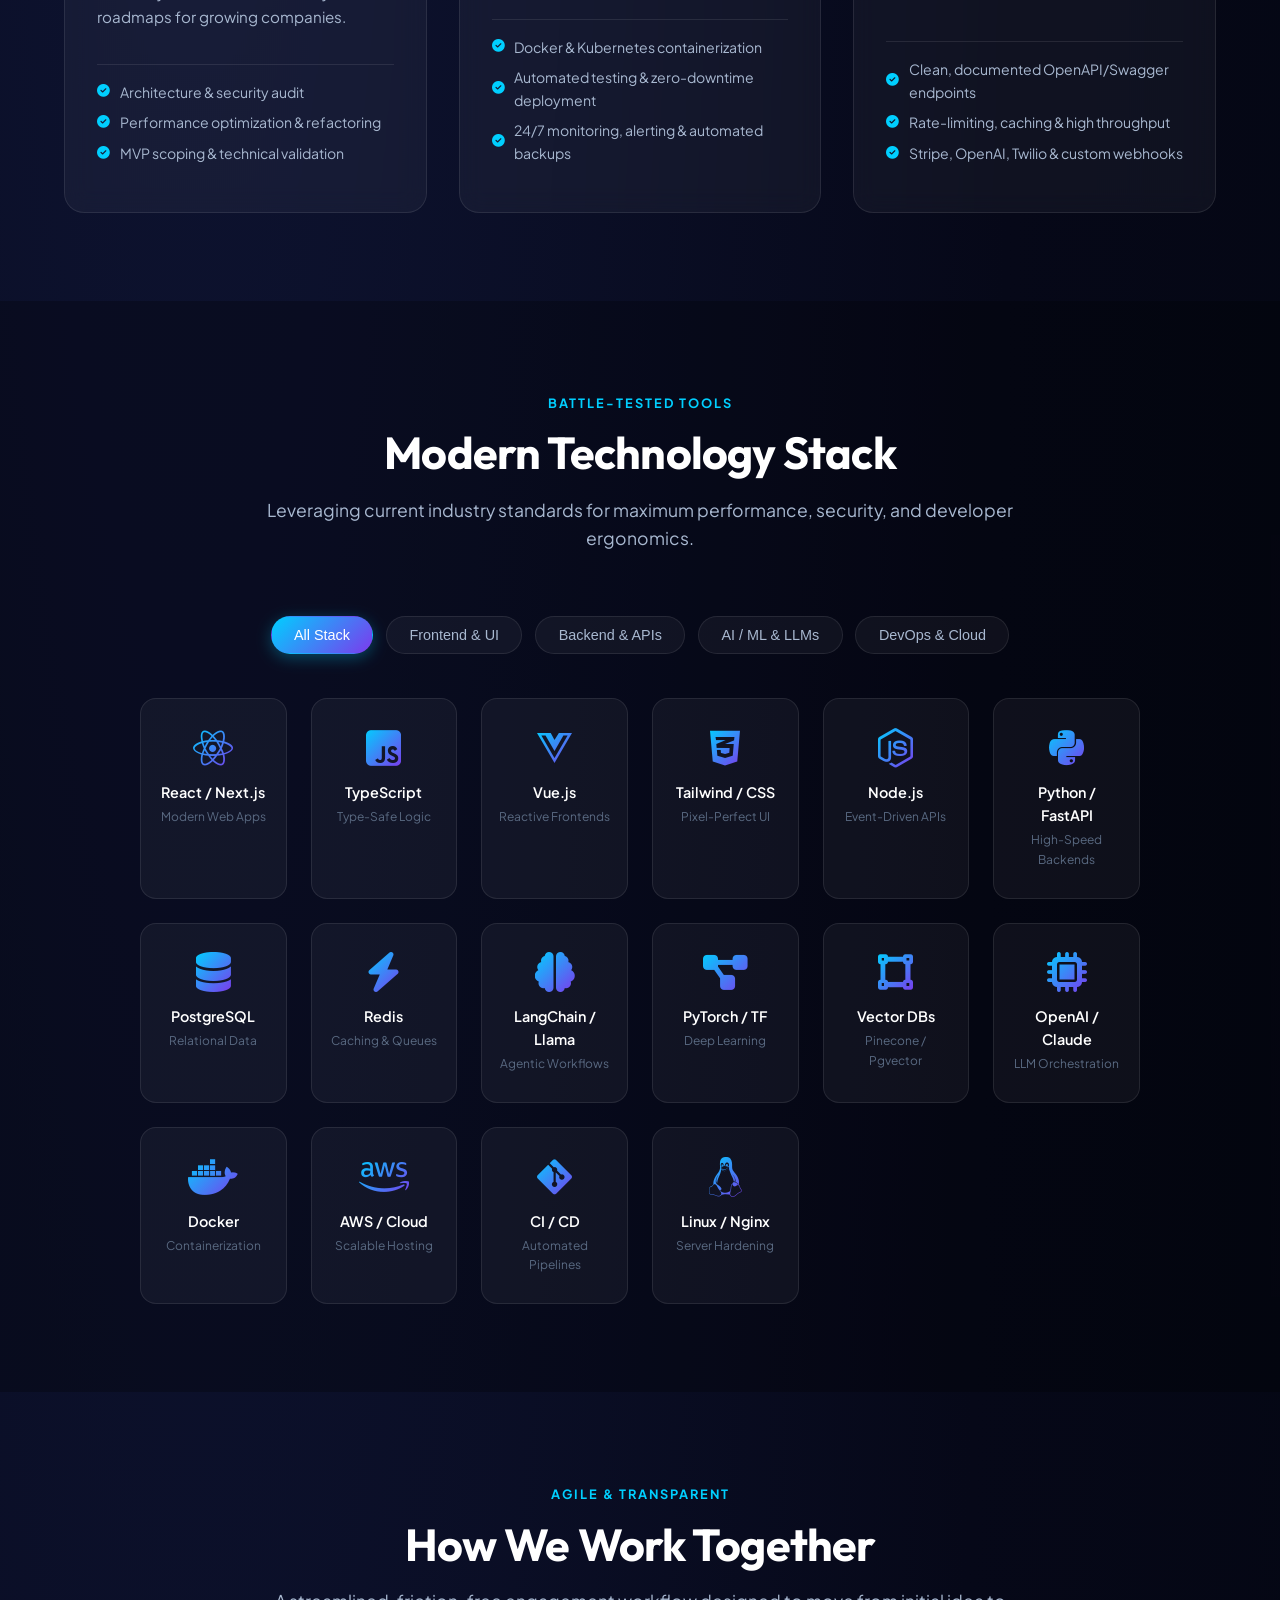
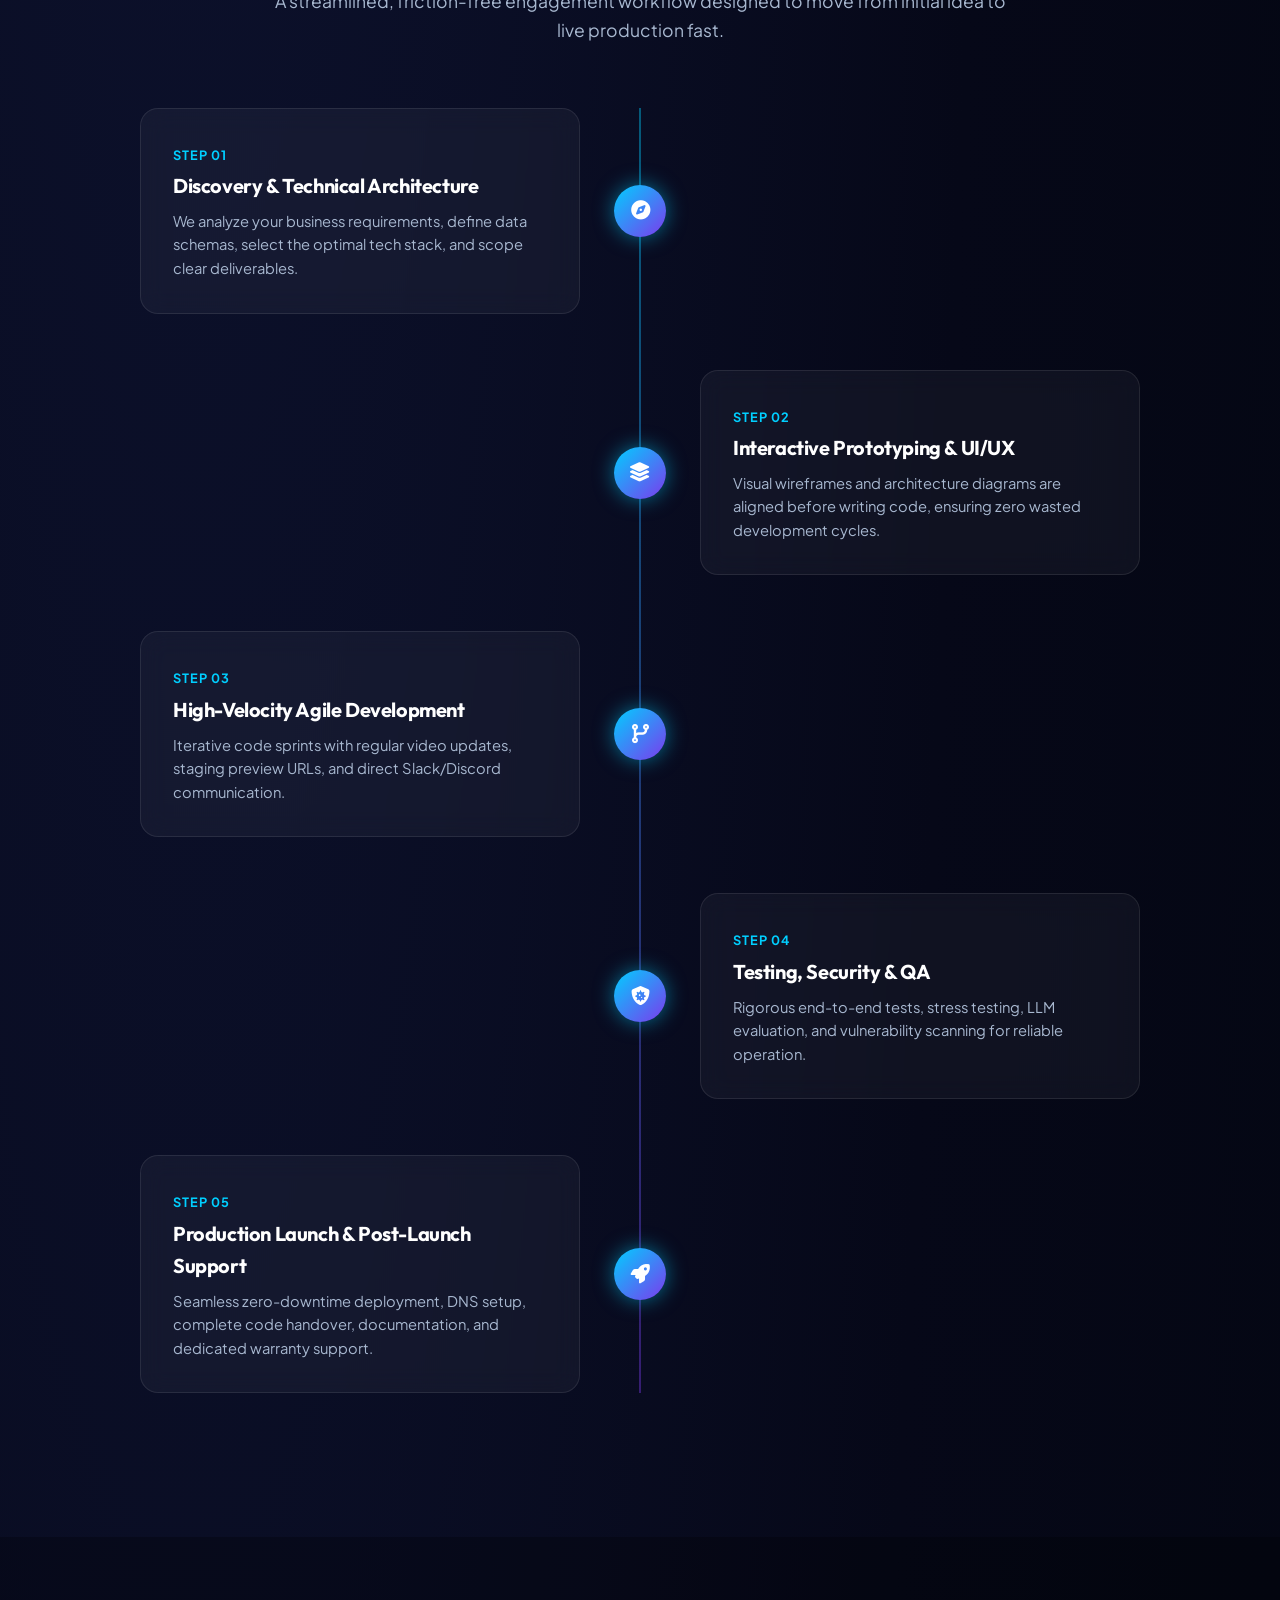
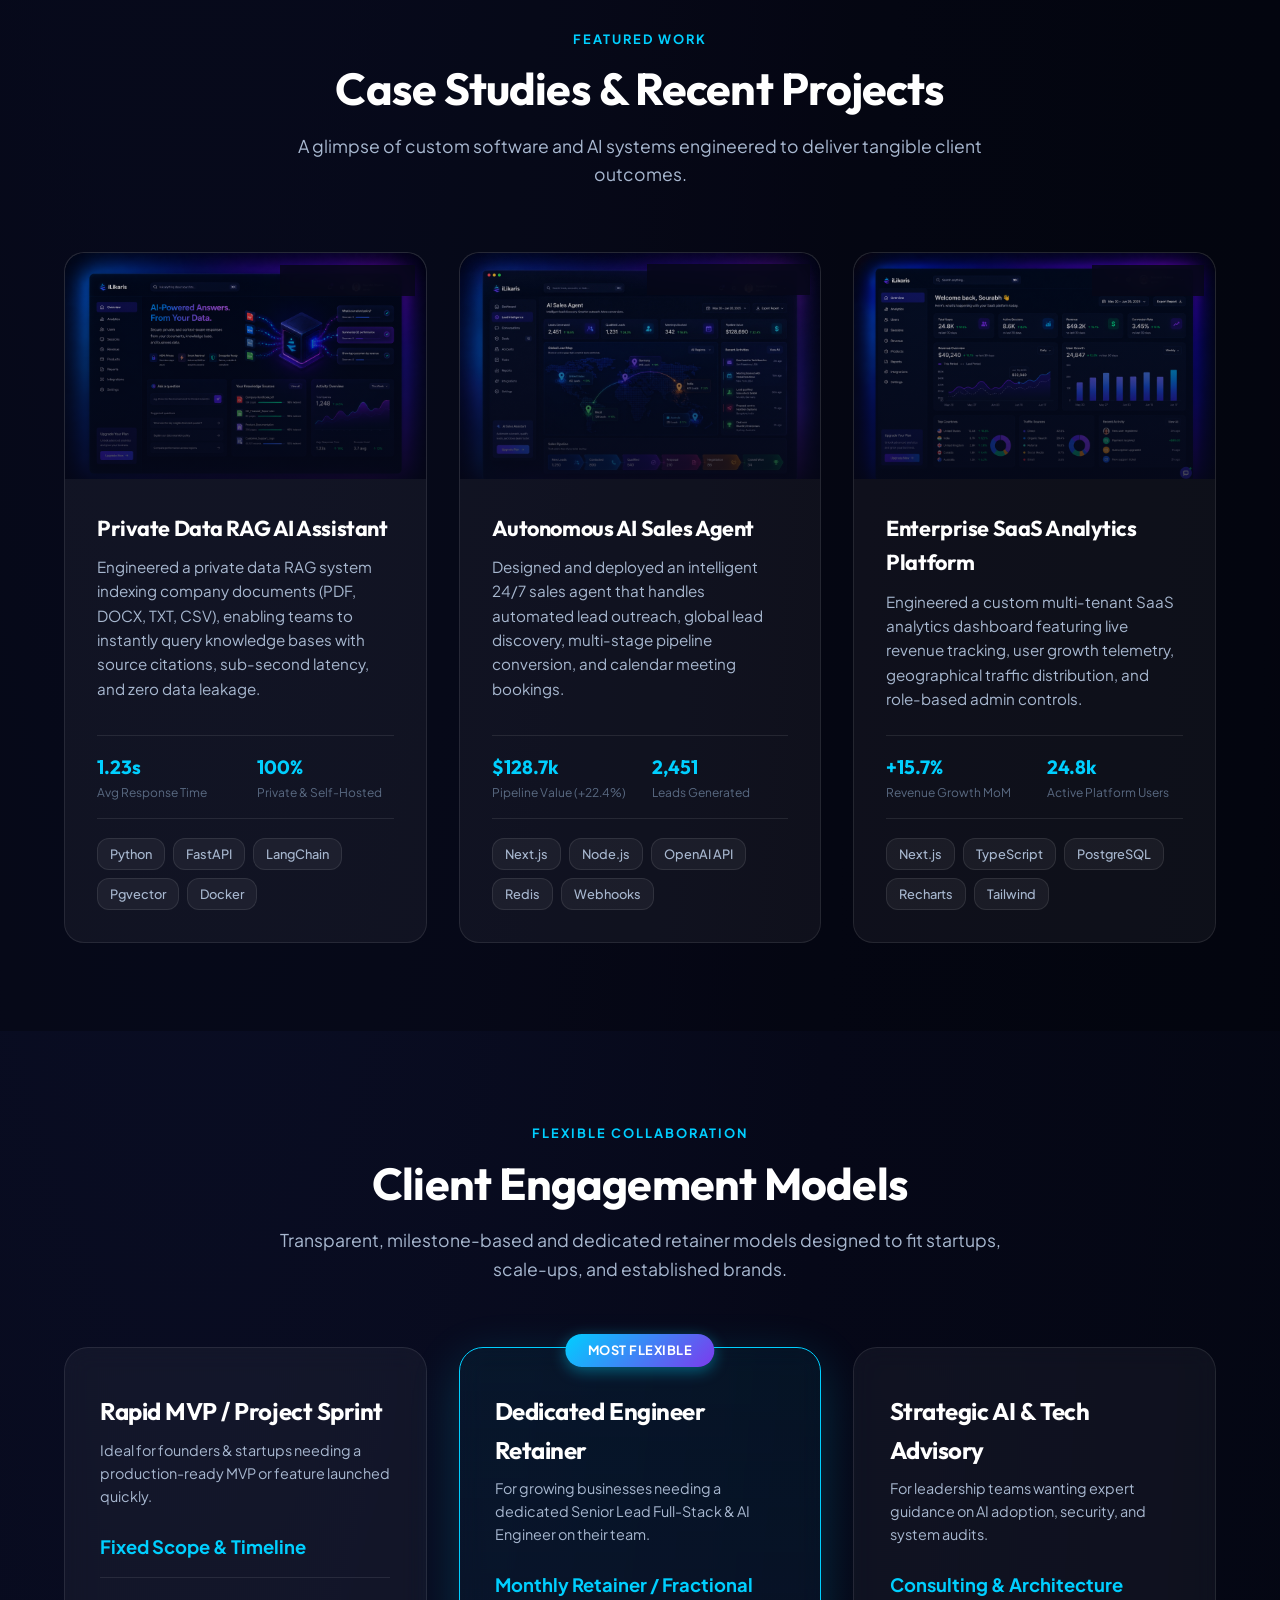
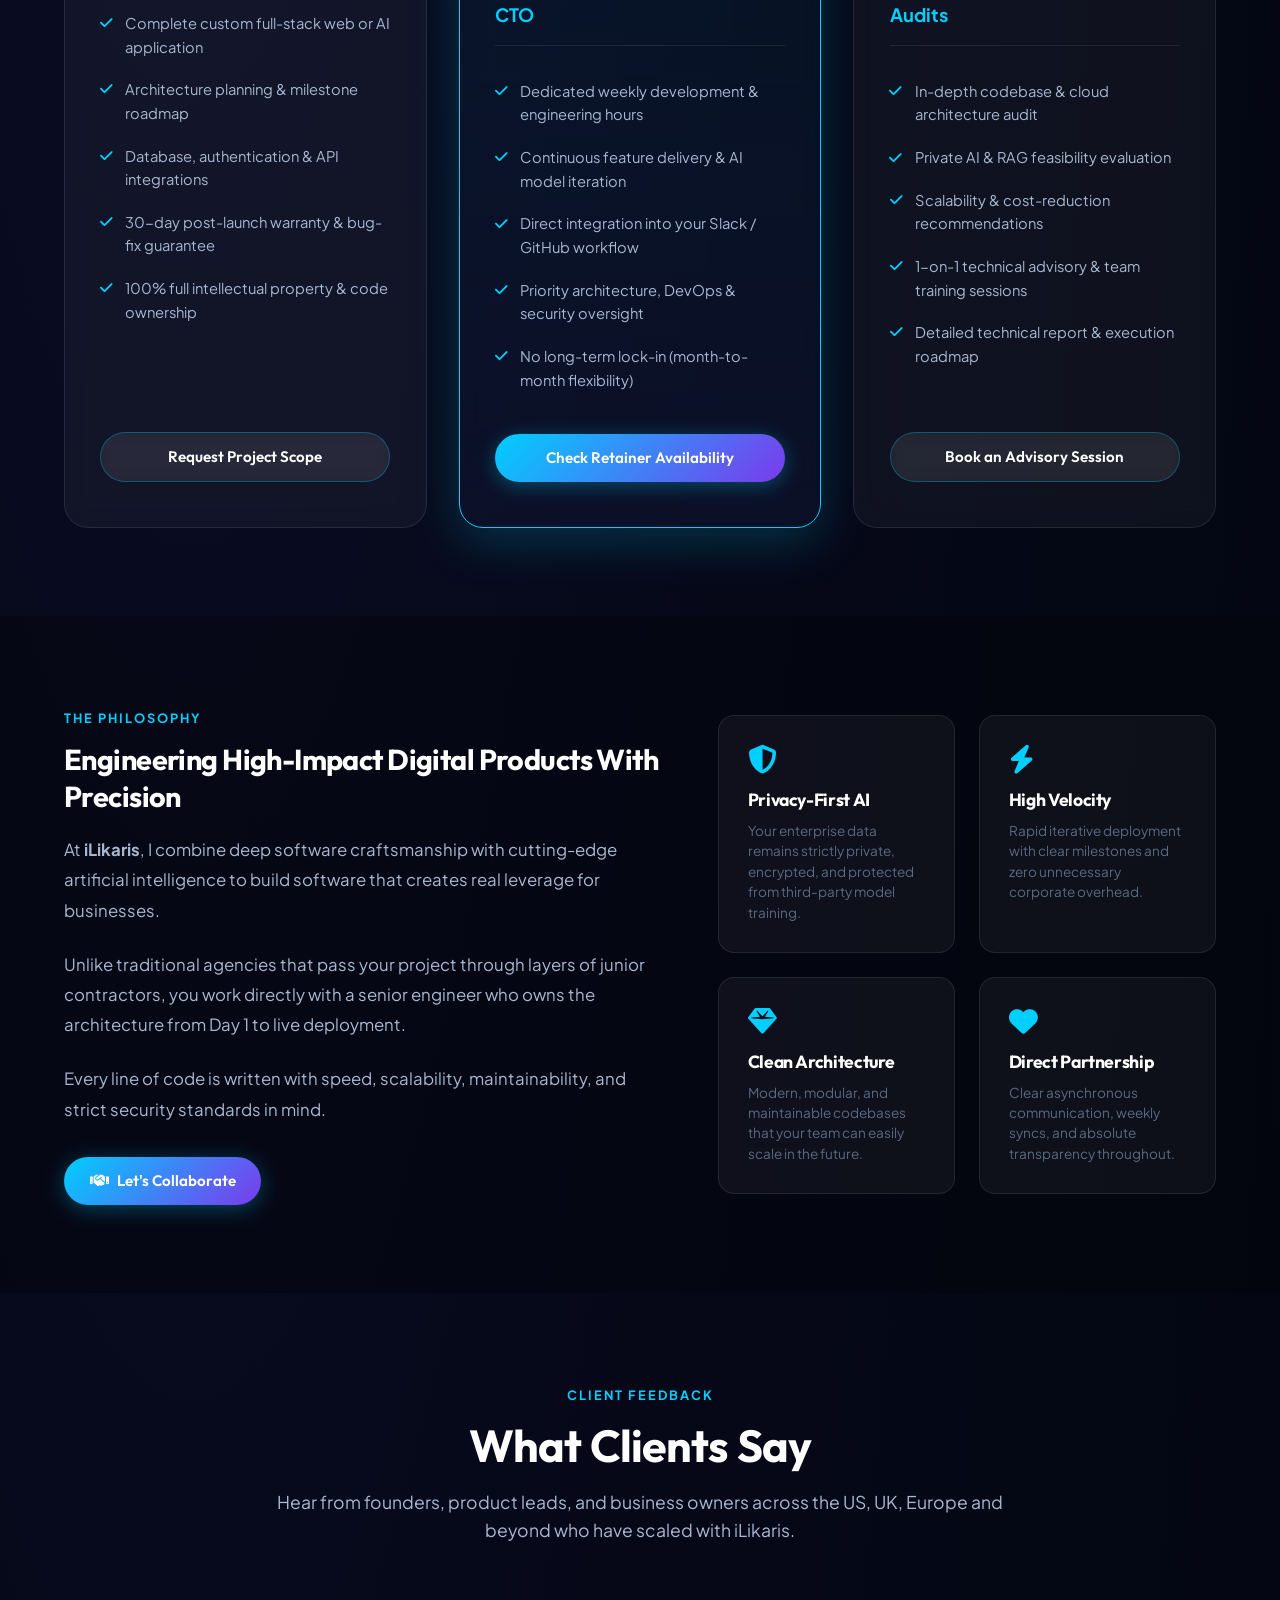
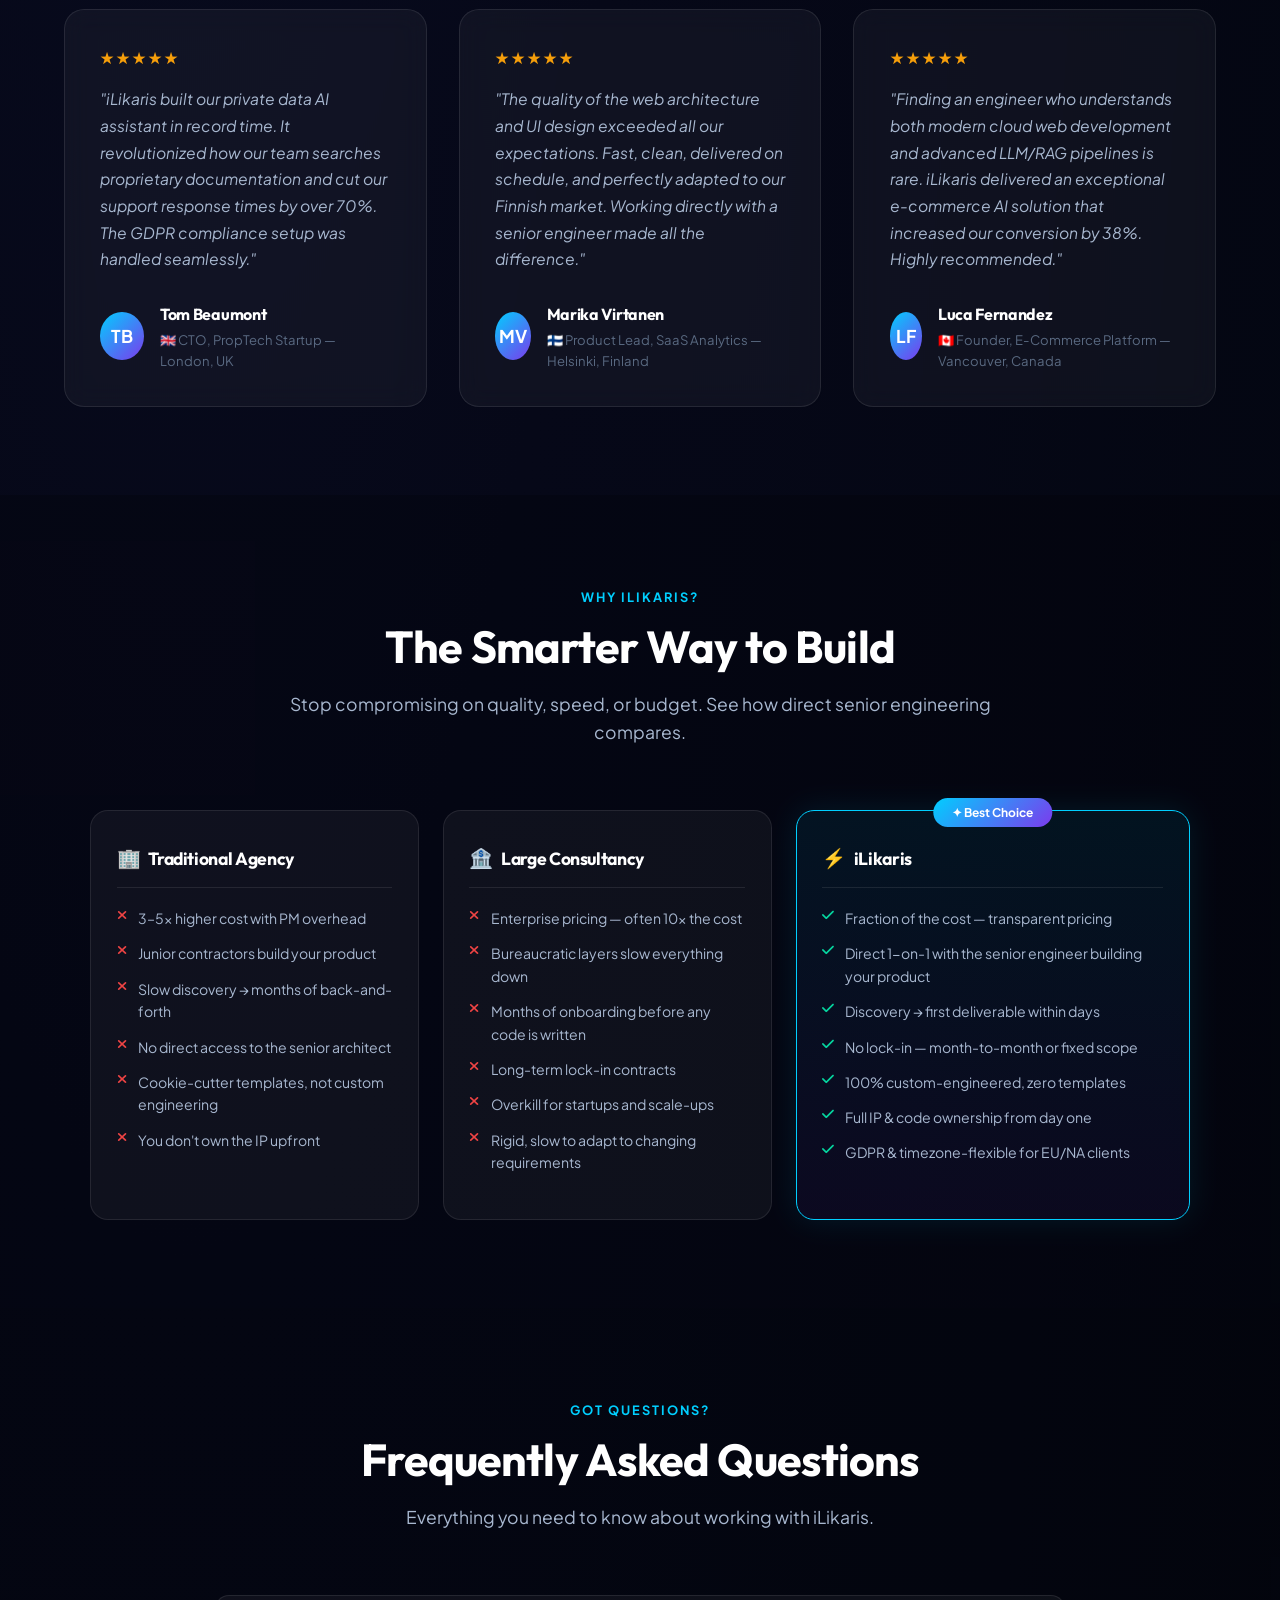
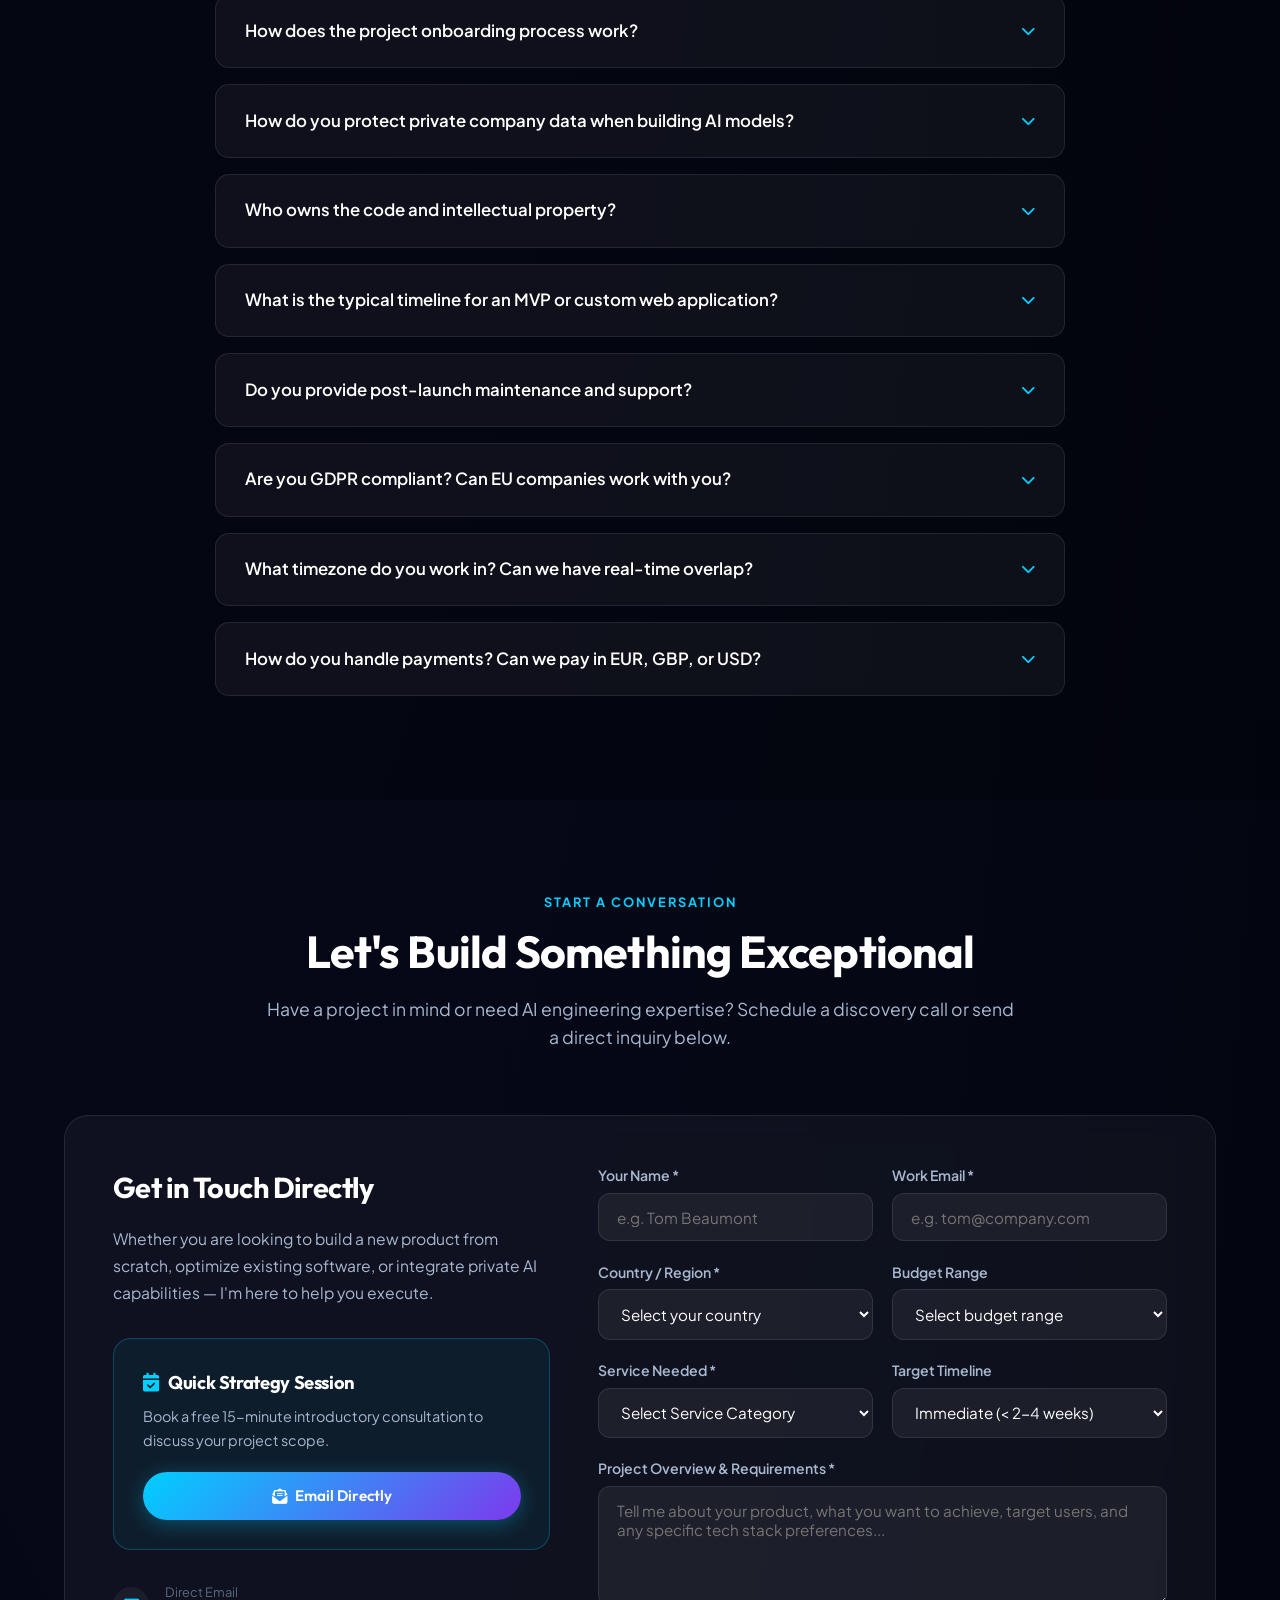
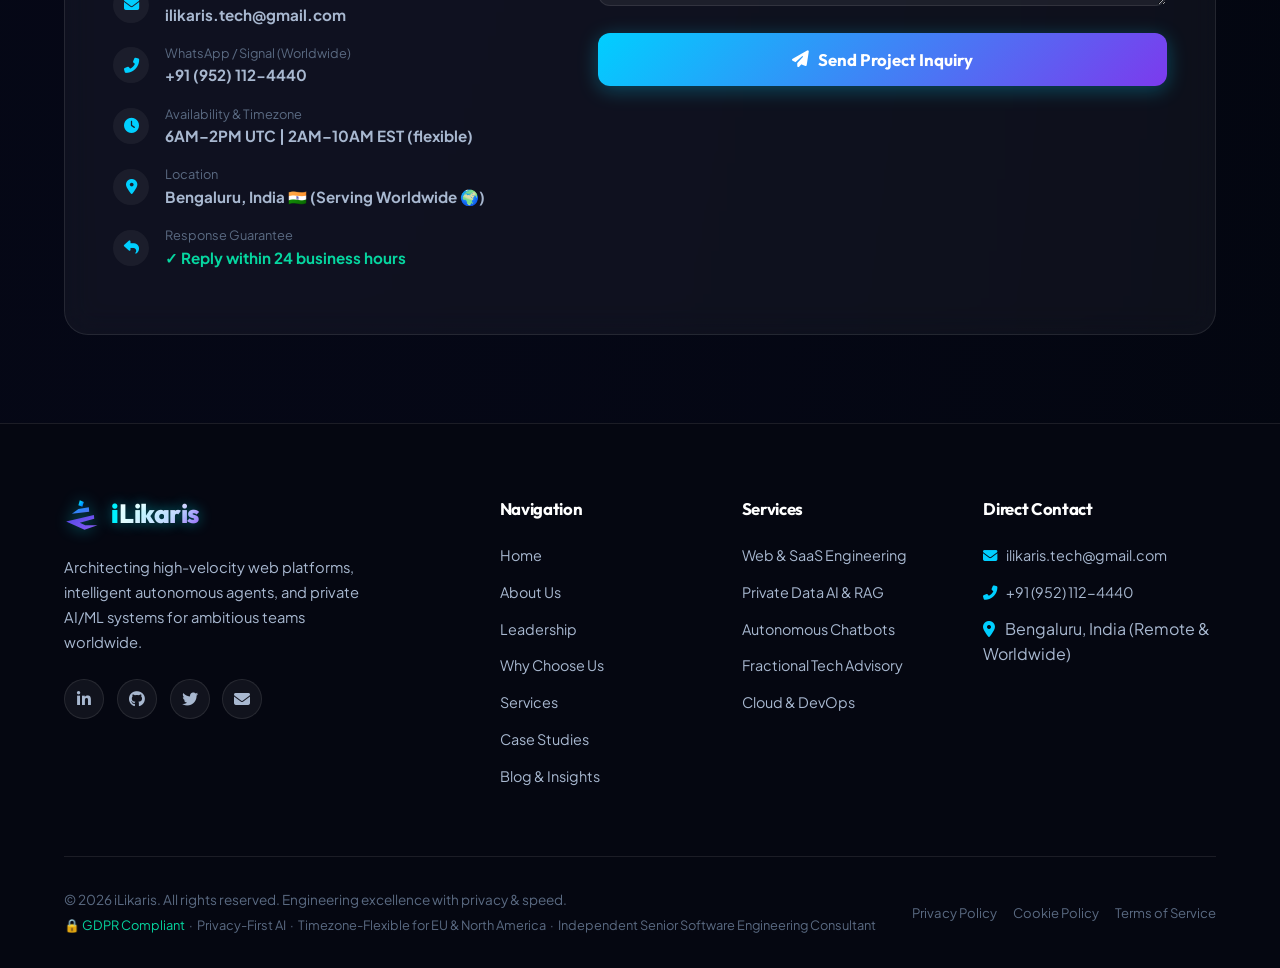
==== commit a6b8c986: "fixed the bug releted to header and footer" ====
--- a/index.html
+++ b/index.html
@@ -4797,7 +4797,7 @@
                                 style="color: var(--accent-cyan); margin-right: 0.4rem;"></i> +91 (952) 112-4440</a>
                     </li>
                     <li style="color: var(--text-secondary);"><i class="fas fa-map-marker-alt"
-                            style="color: var(--accent-cyan); margin-right: 0.4rem;"></i> Bengaluru, India</li>
+                            style="color: var(--accent-cyan); margin-right: 0.4rem;"></i> Bengaluru, India (Remote &amp; Worldwide)</li>
                 </ul>
             </div>
         </div>
@@ -4826,6 +4826,7 @@
                     onmouseover="this.style.color='var(--accent-cyan)'"
                     onmouseout="this.style.color='var(--text-muted)'">Terms of Service</a>
             </div>
+        </div>
     </footer>
 
     <!-- Image Lightbox Modal -->
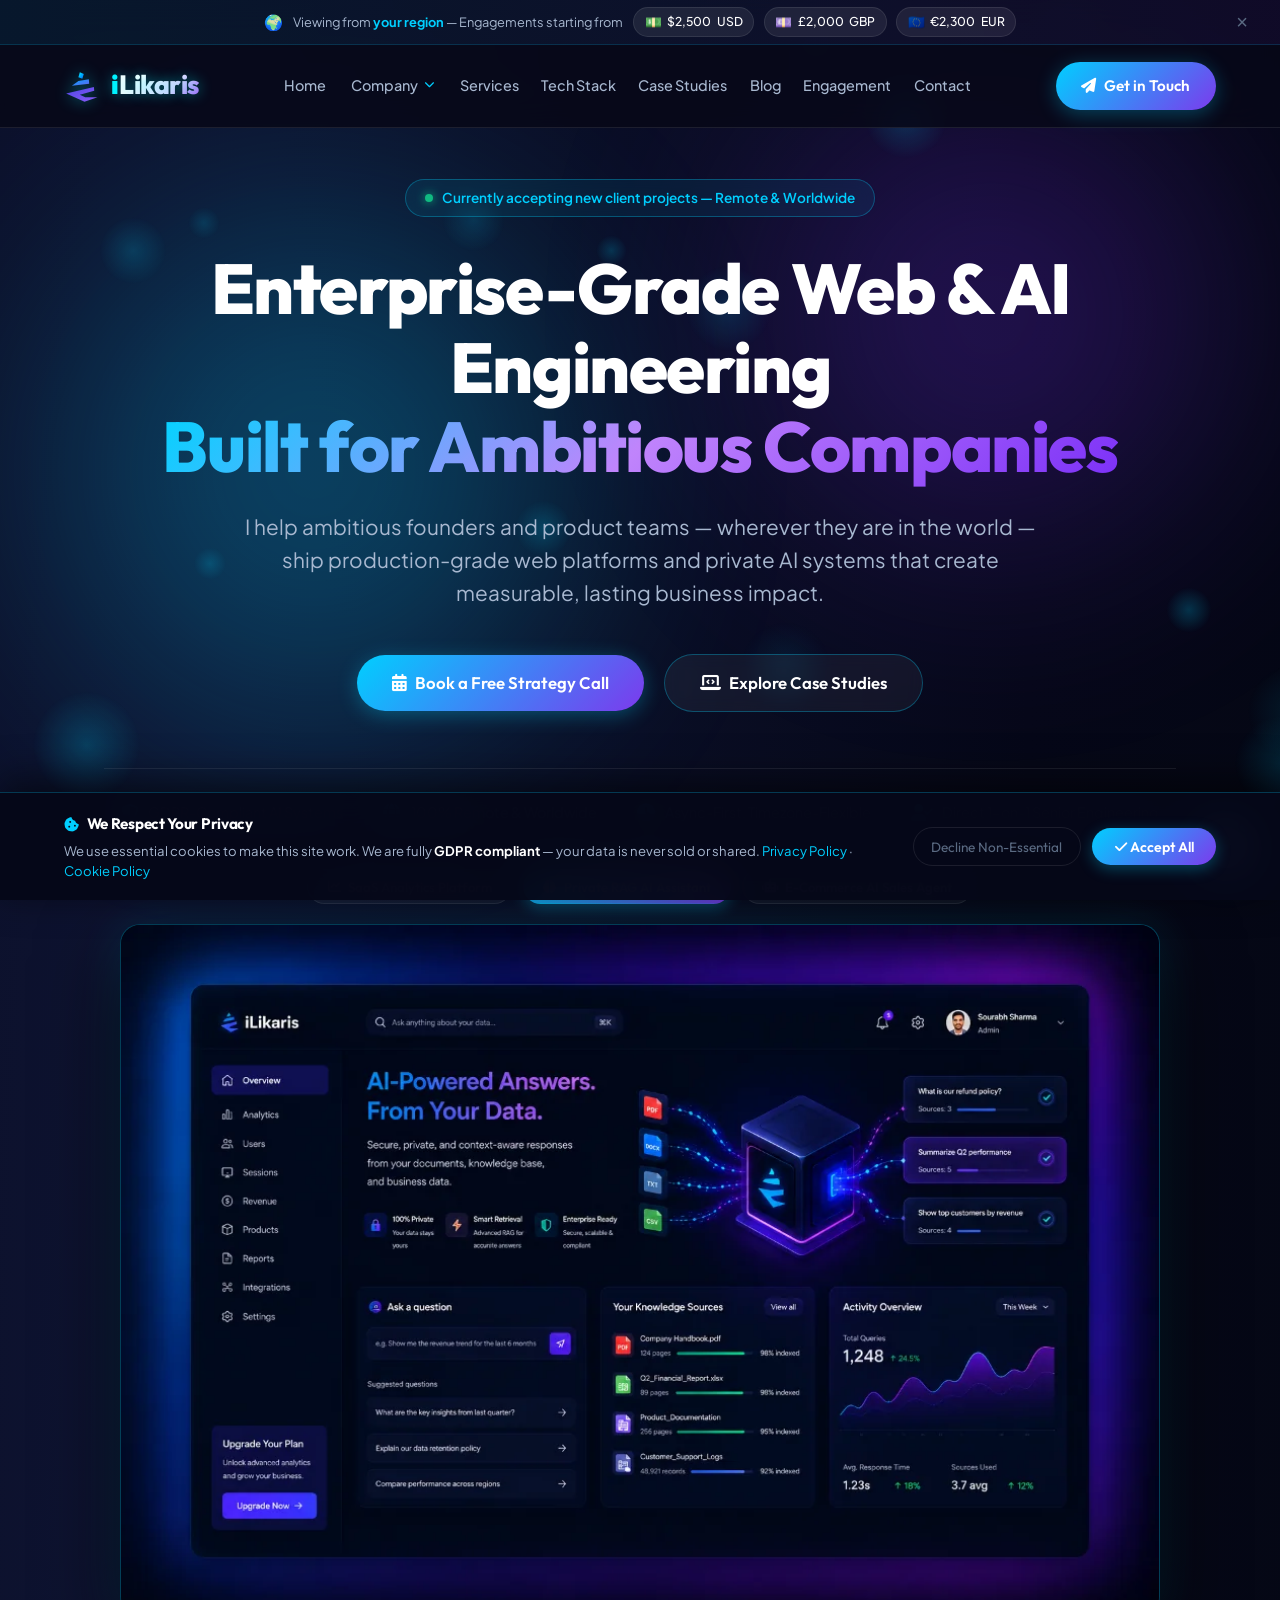
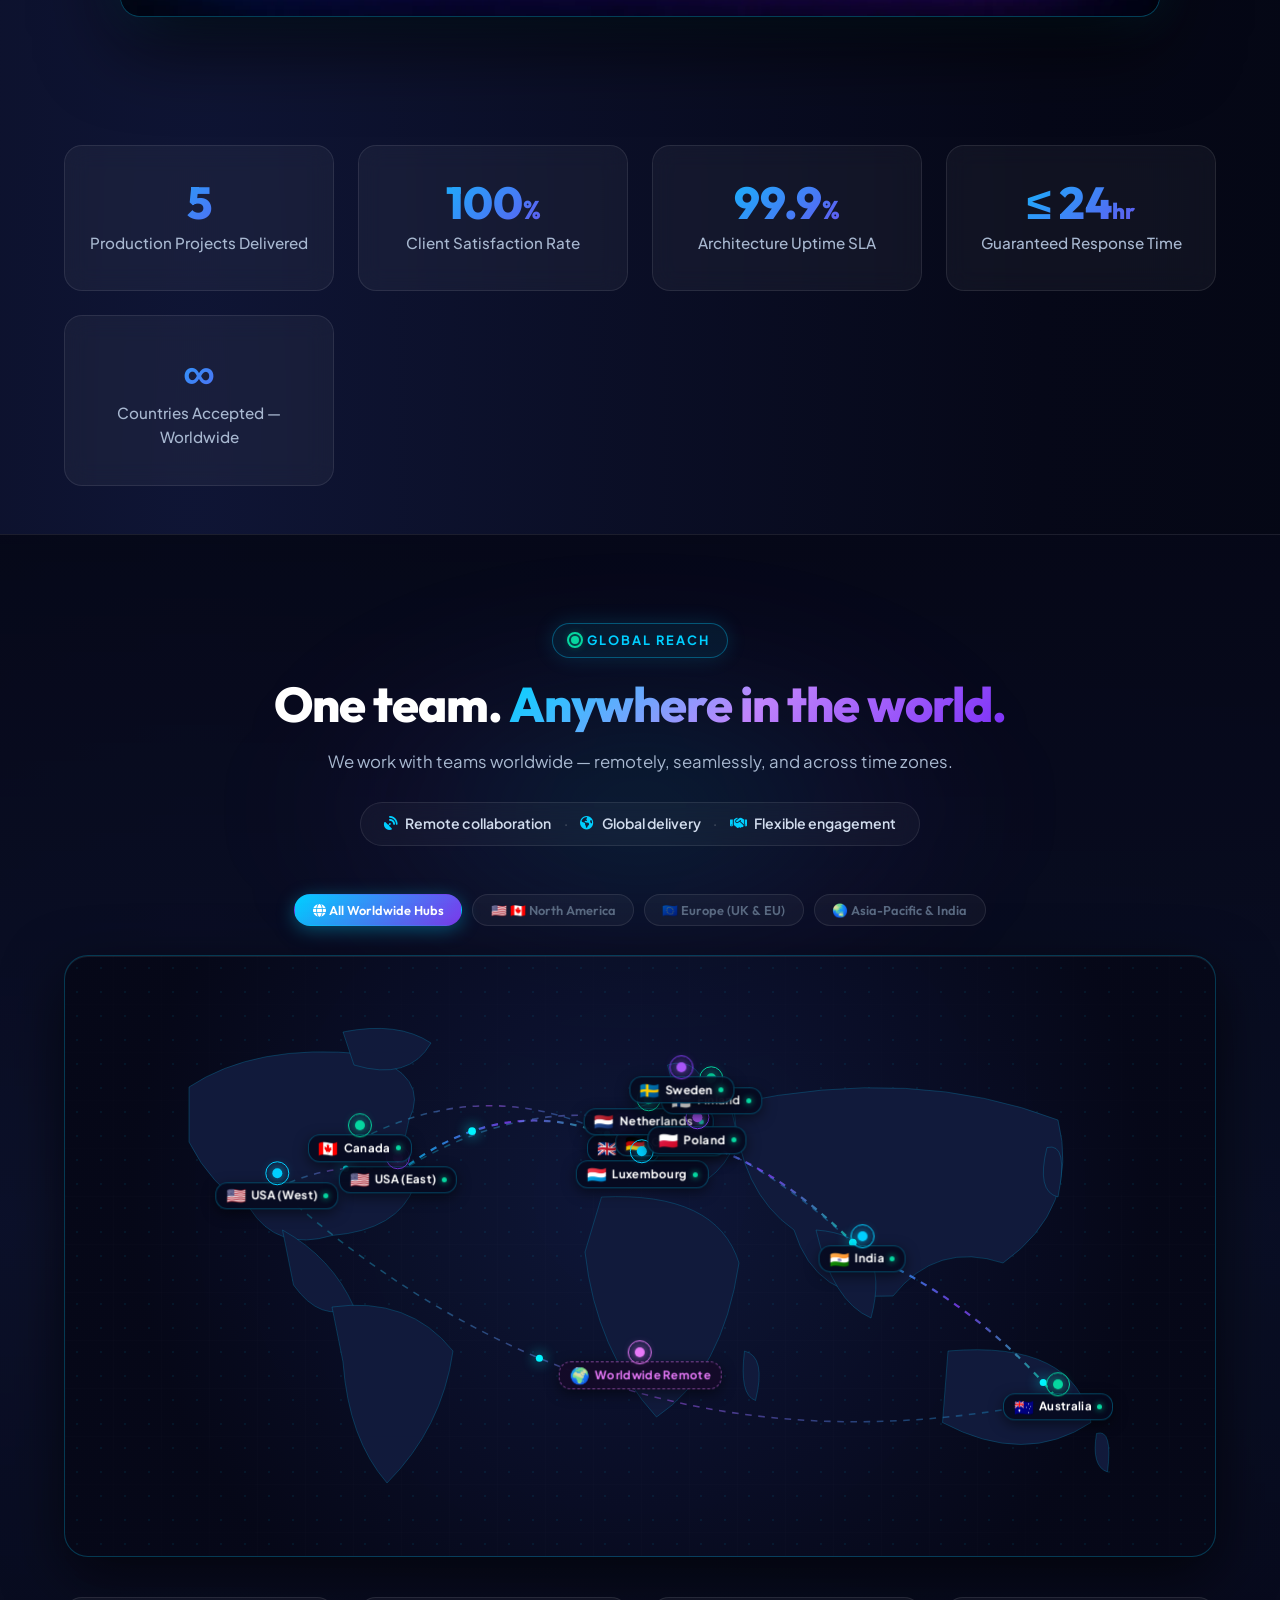
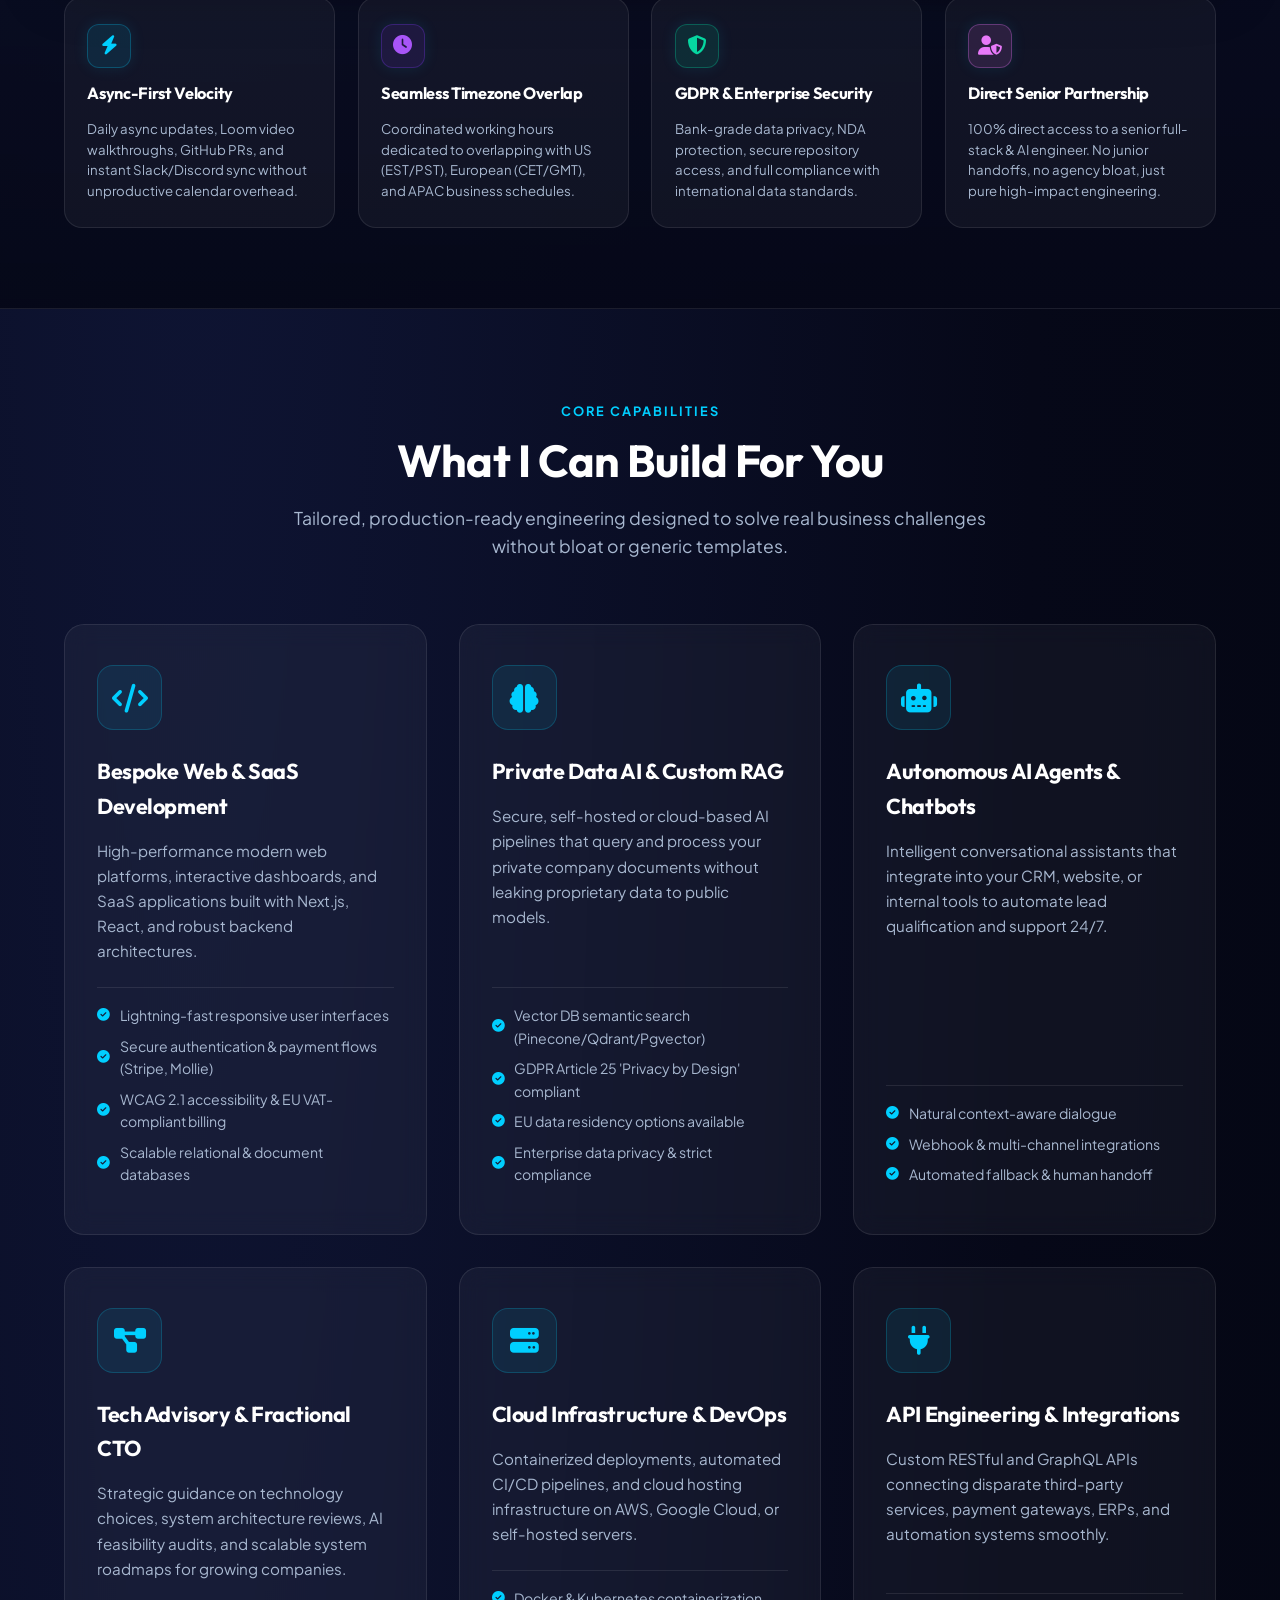
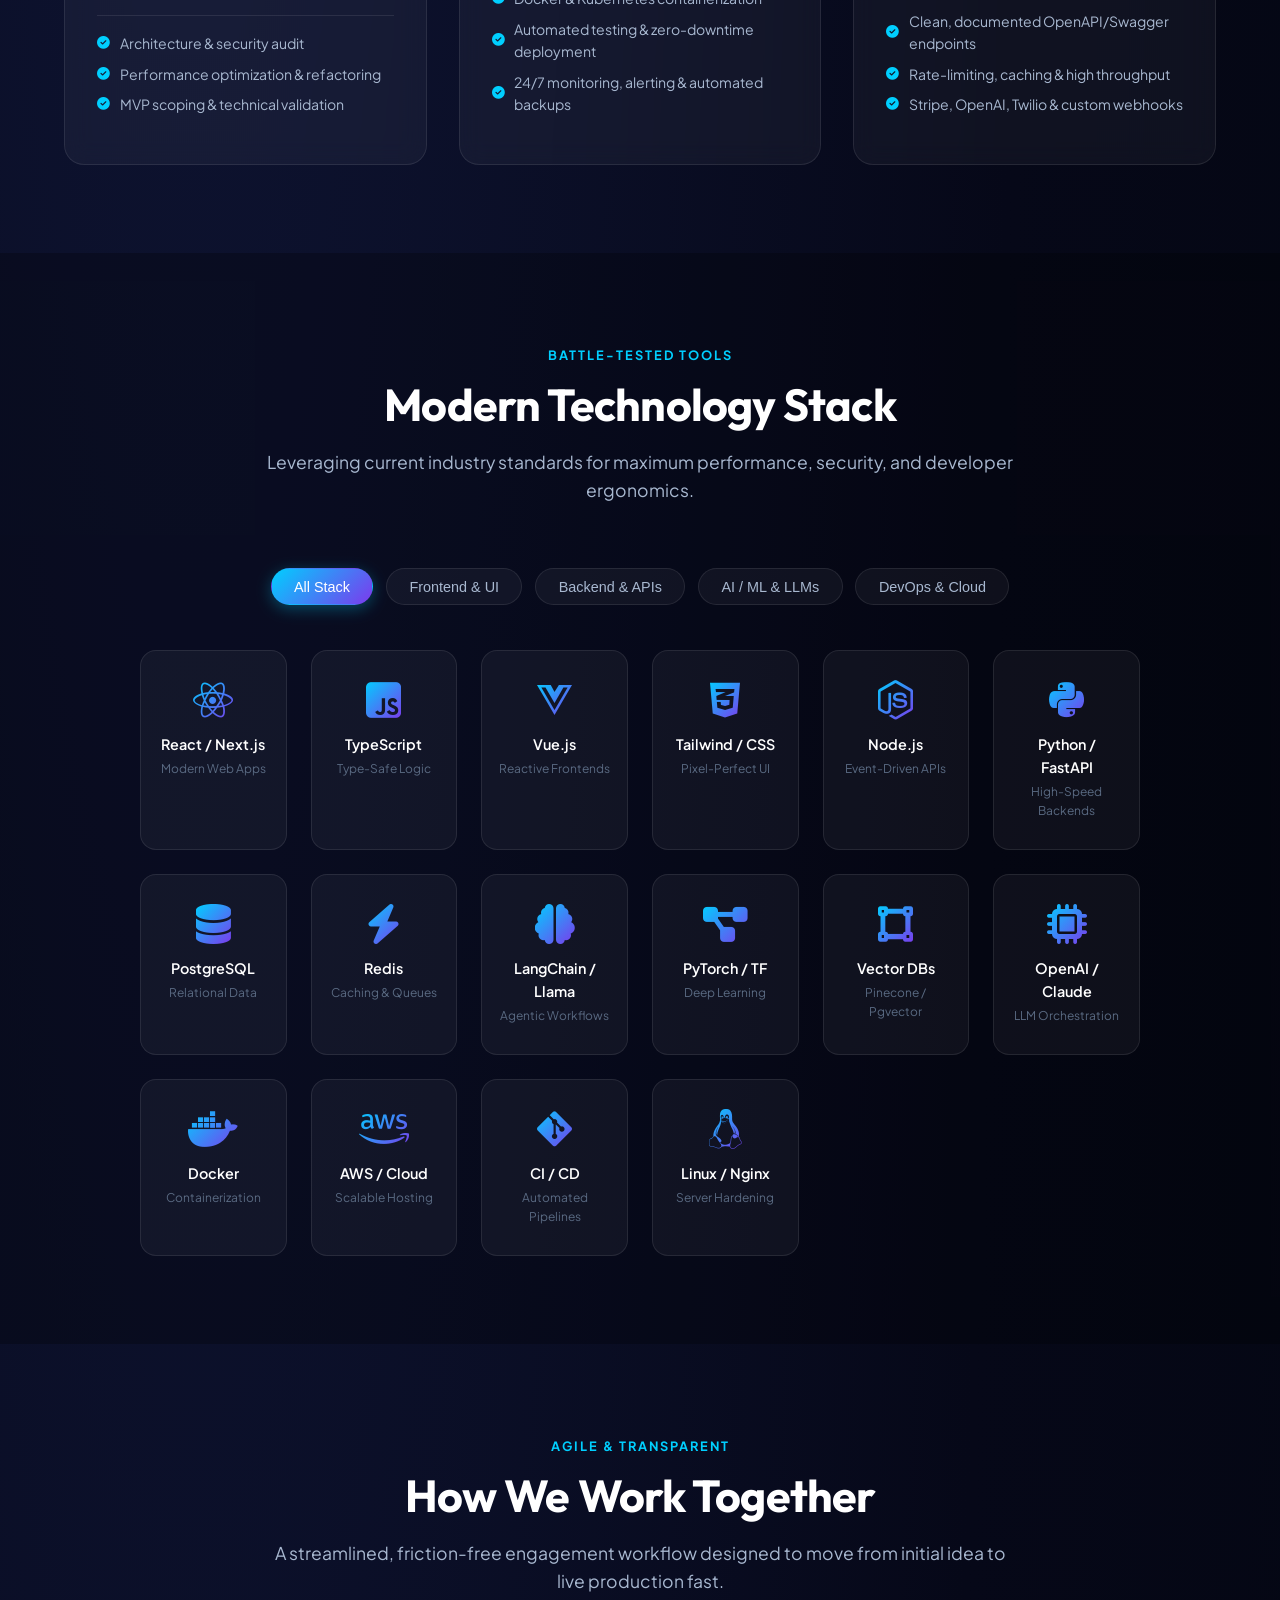
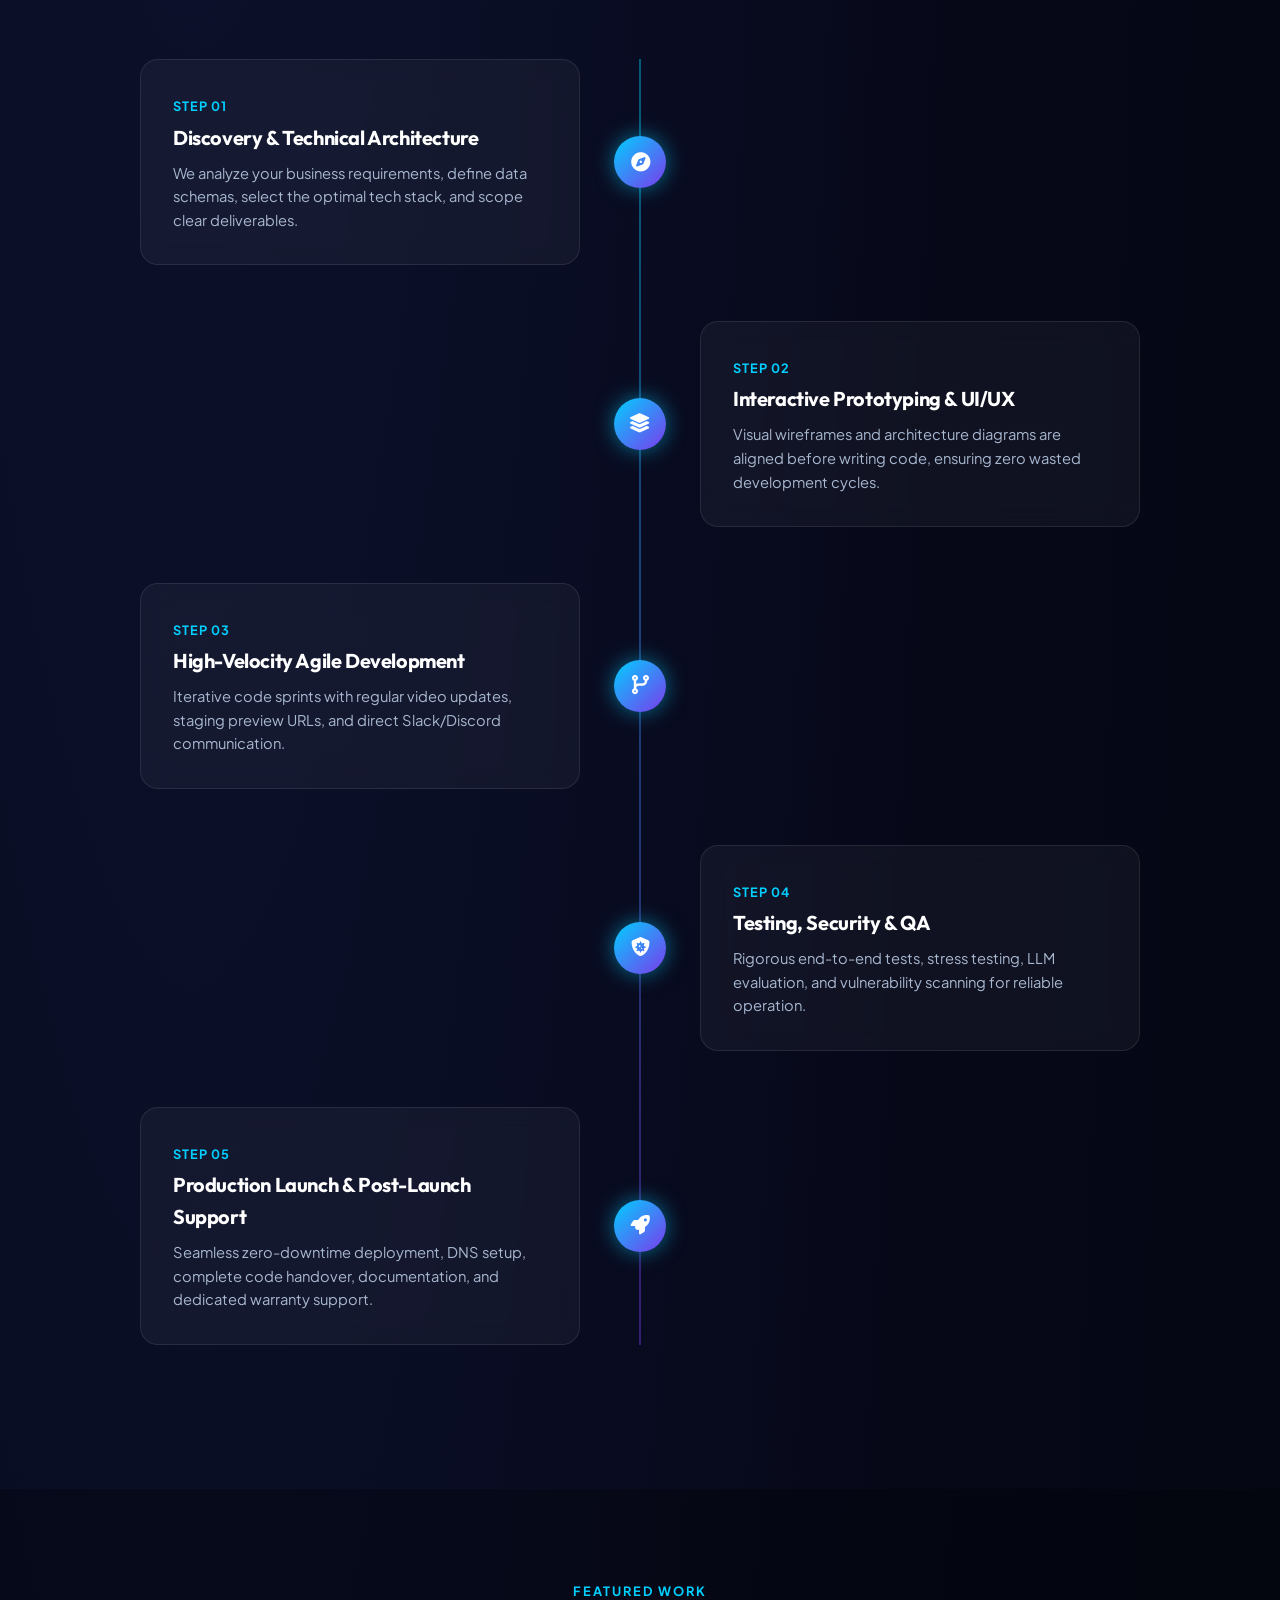
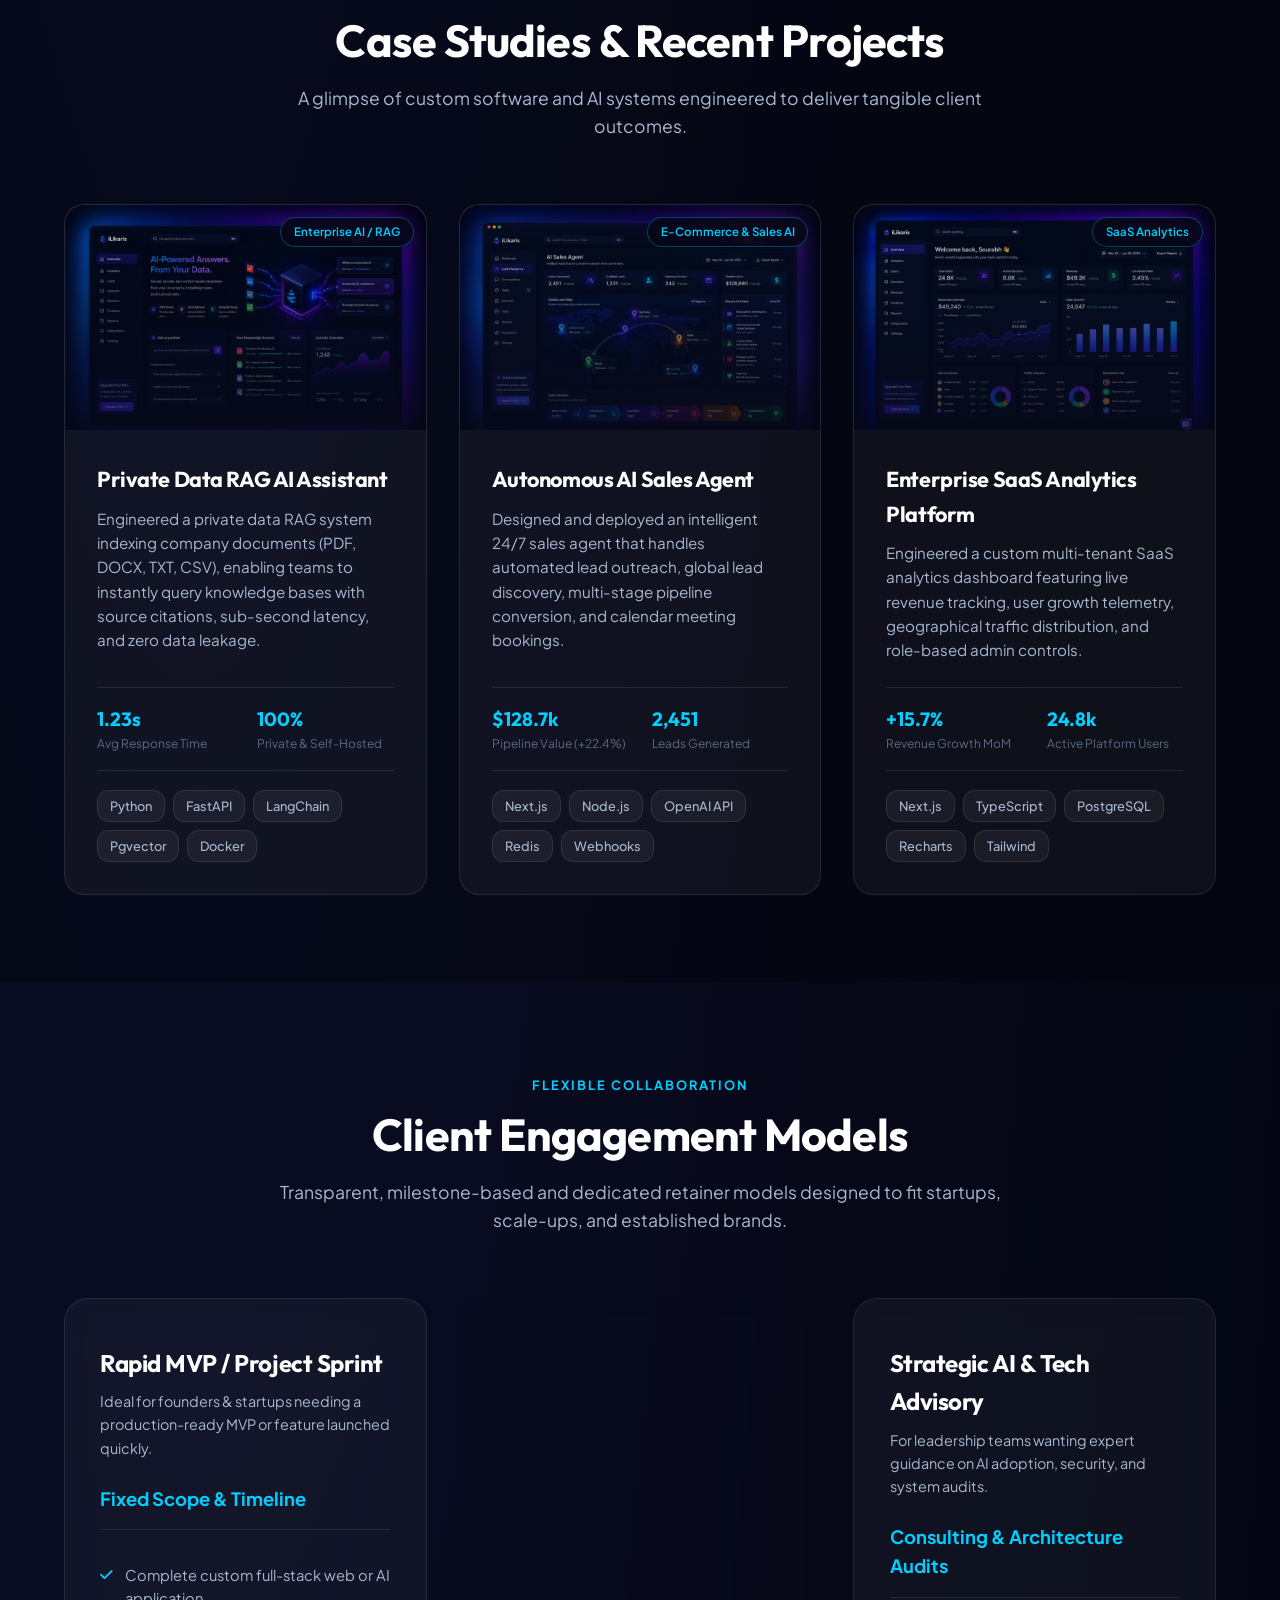
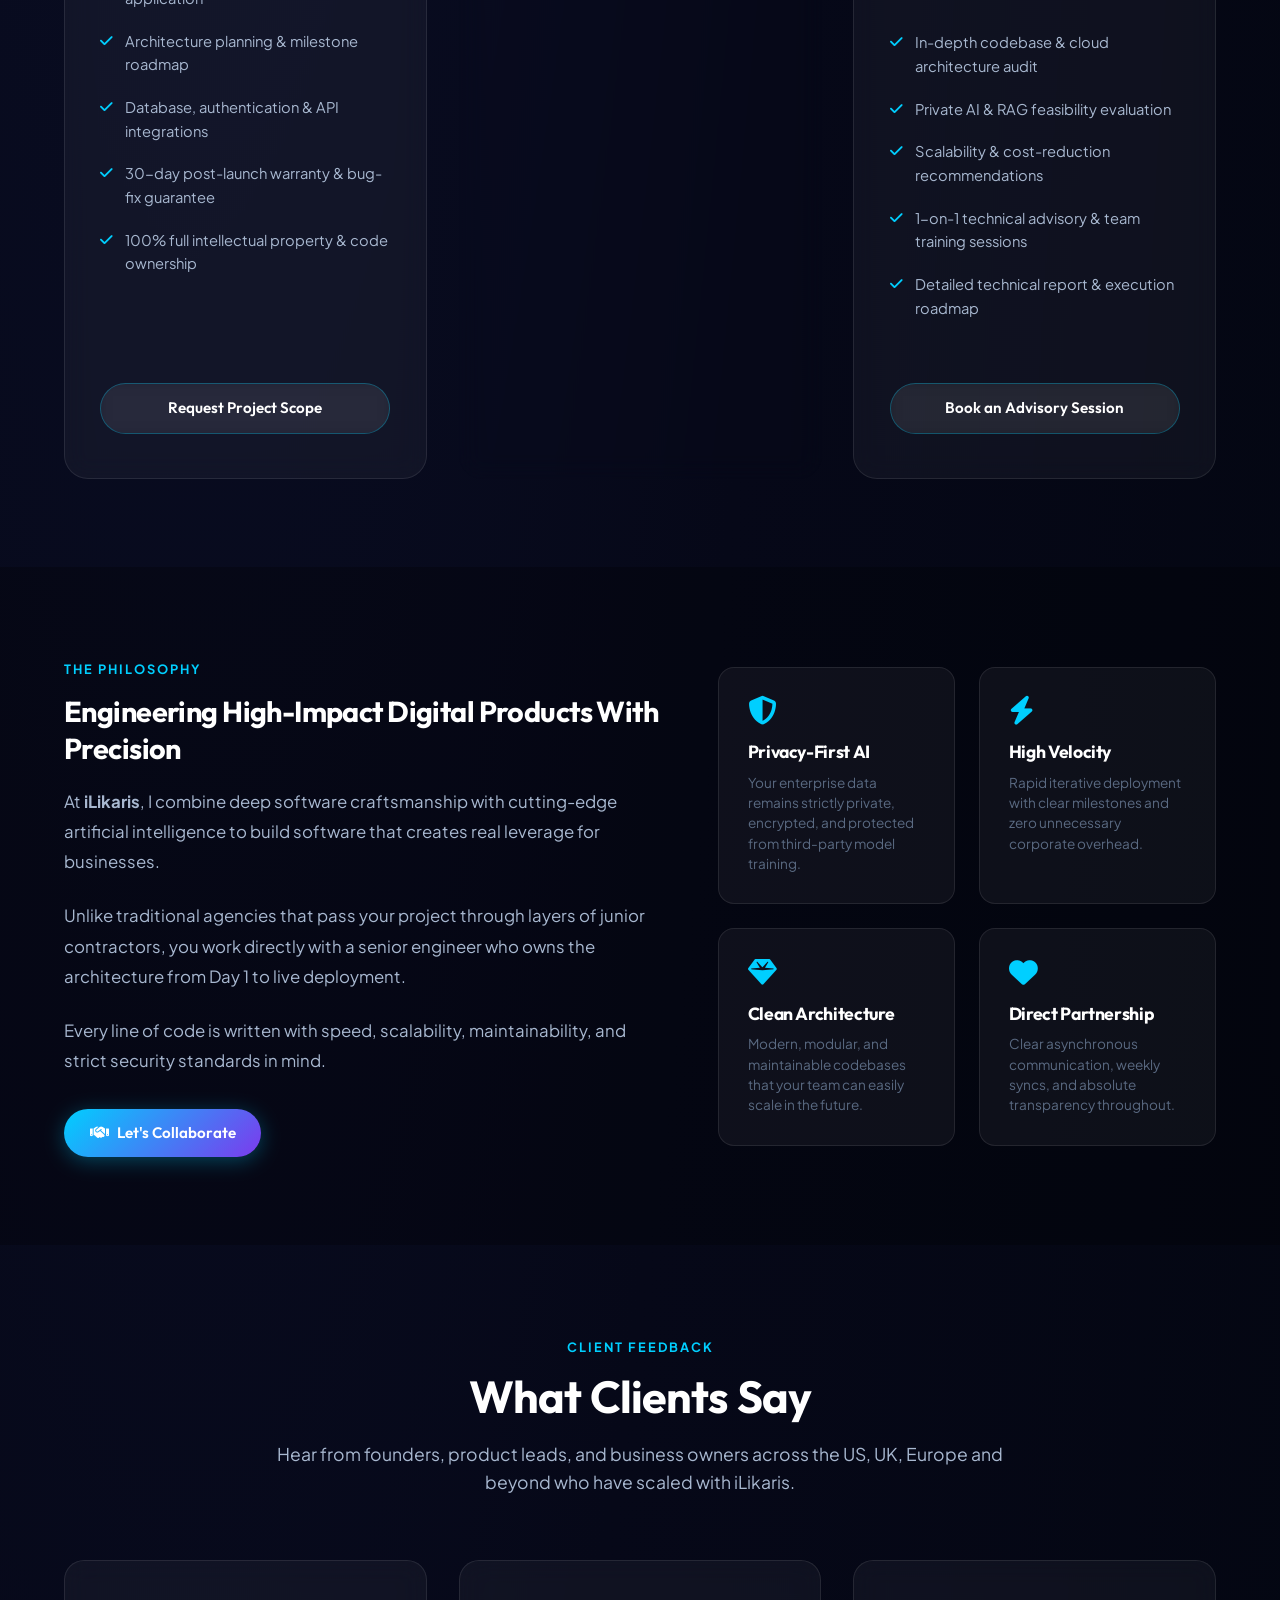
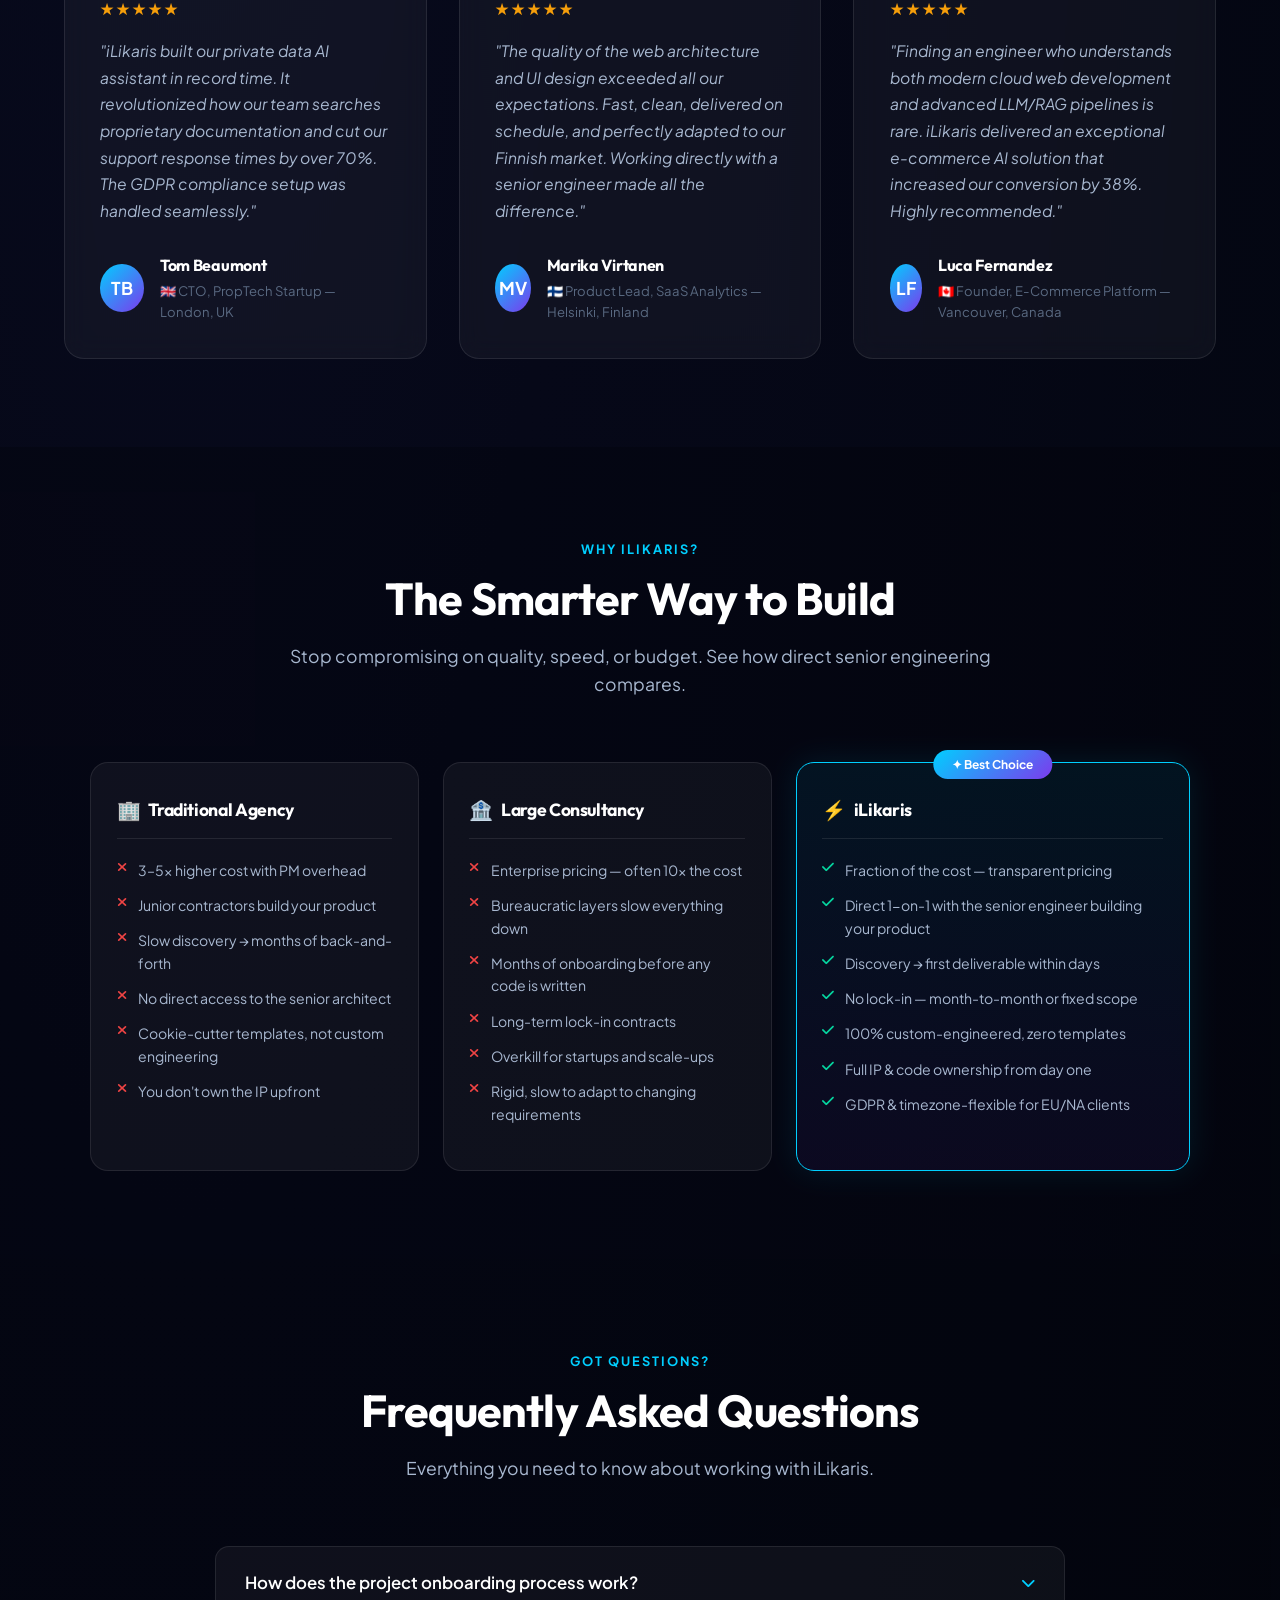
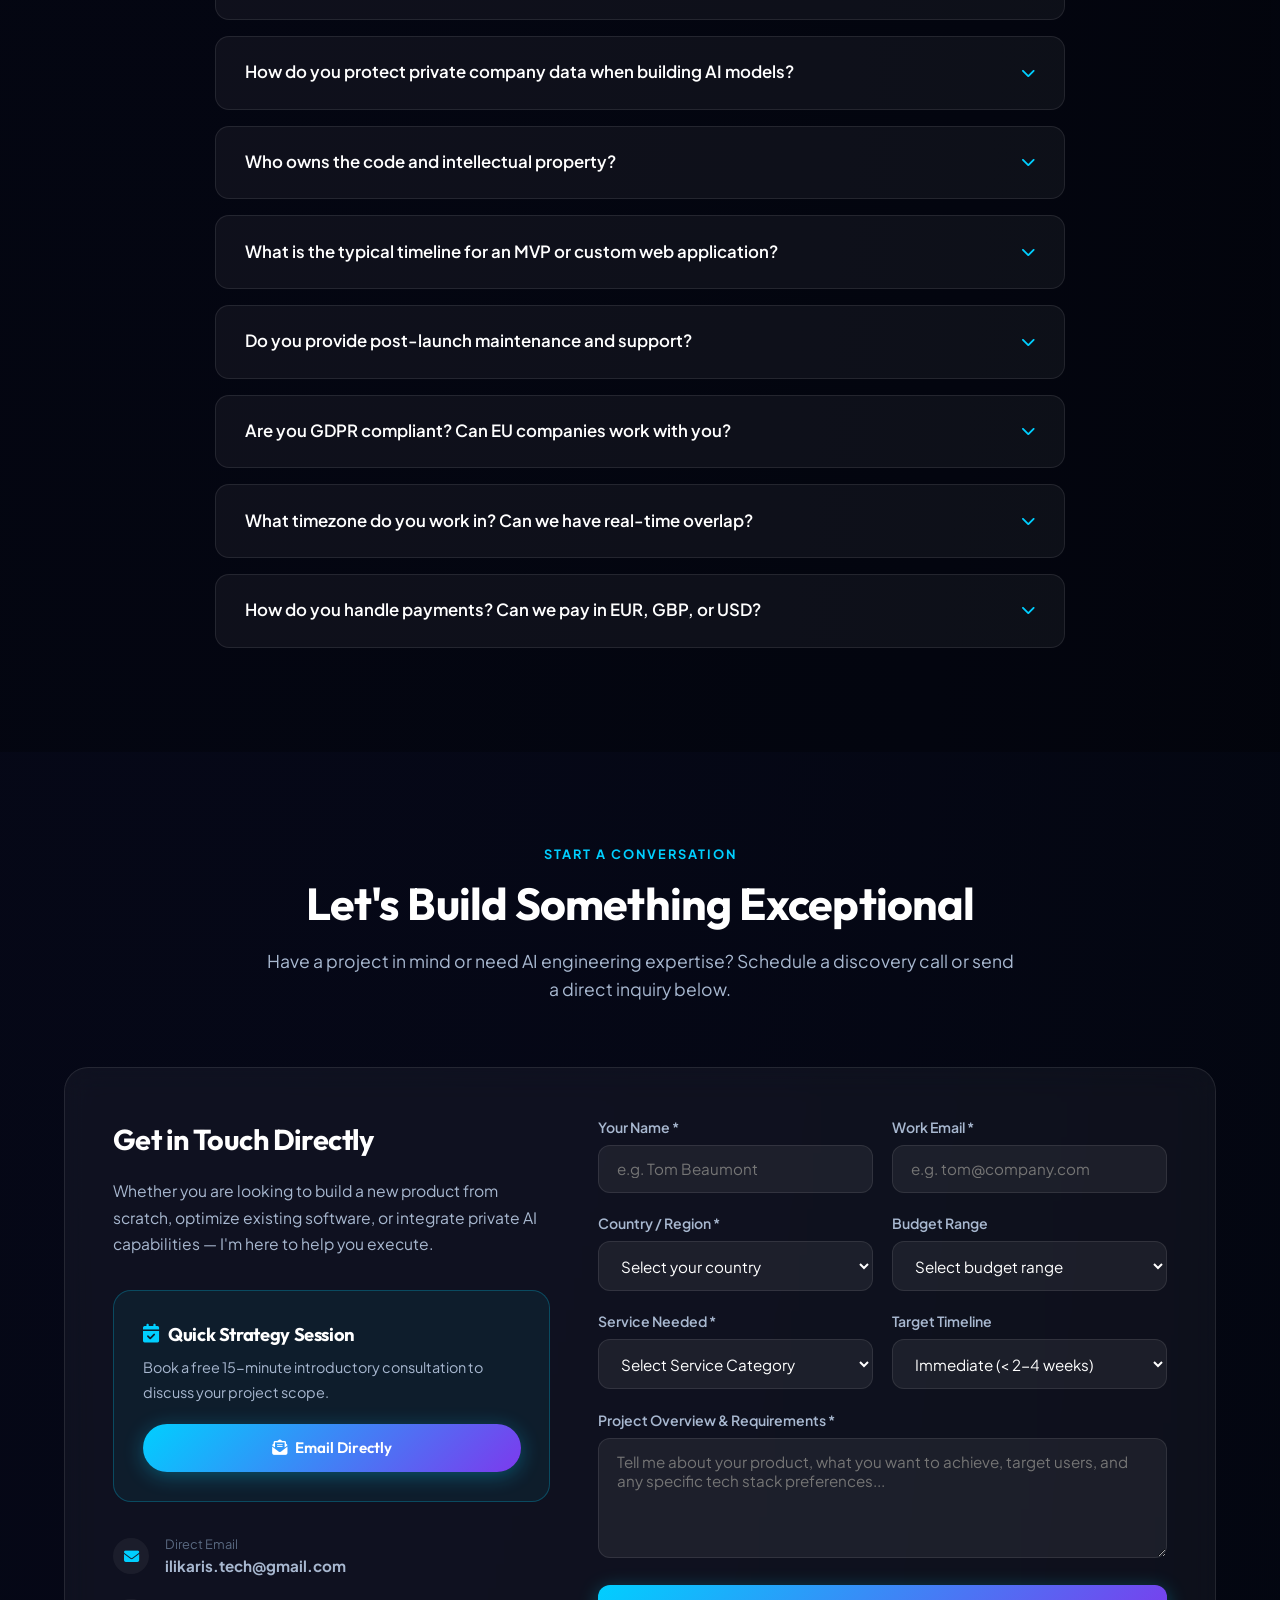
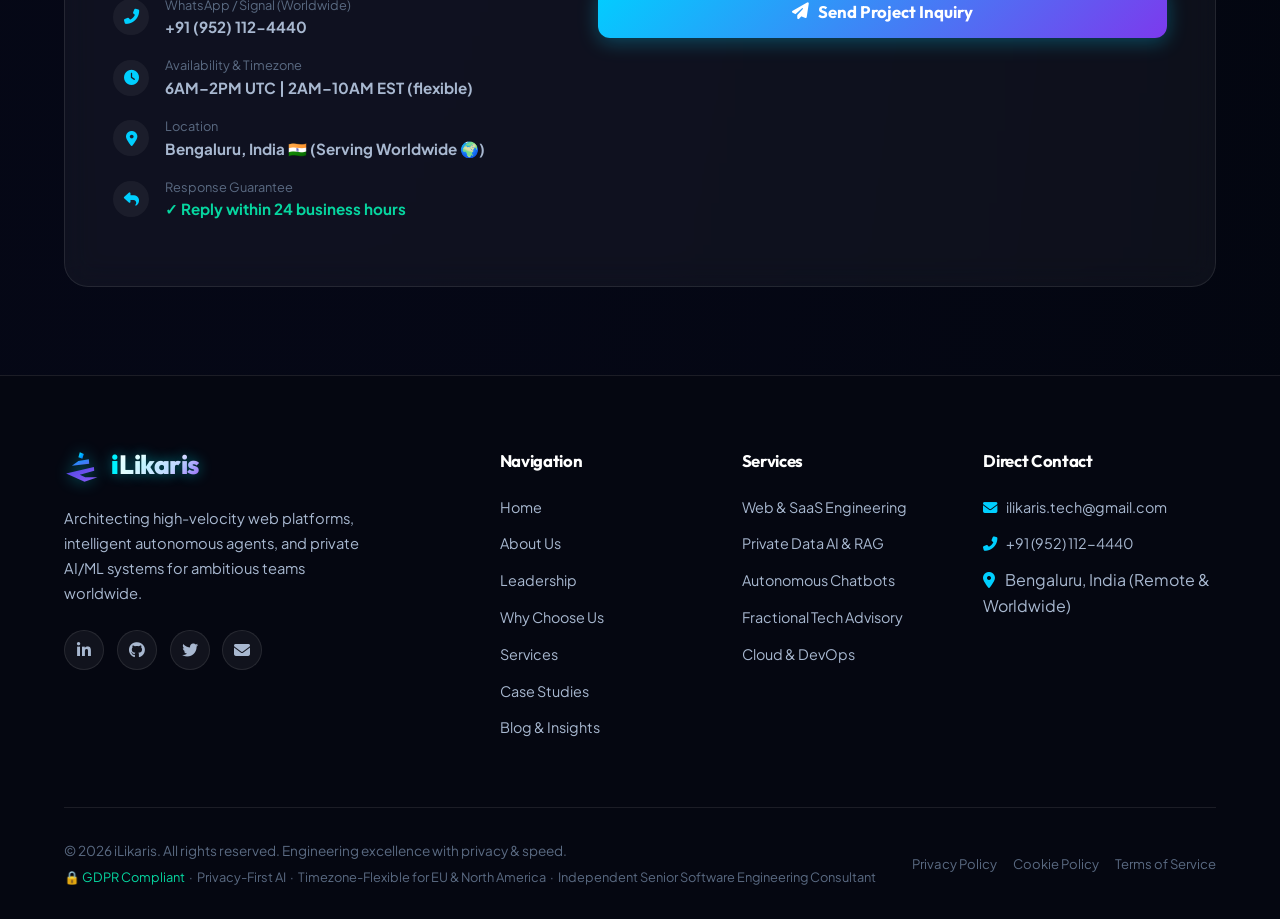
==== commit 73a97f6f: "Added the responsiveness in website also Mobile view" ====
--- a/index.html
+++ b/index.html
@@ -4,12 +4,14 @@
 <head>
     <meta charset="UTF-8">
     <meta name="viewport" content="width=device-width, initial-scale=1.0">
+    <meta name="referrer" content="strict-origin-when-cross-origin">
     <title>iLikaris | Senior Full-Stack Web & AI Engineer — Serving US, UK, Europe & Canada</title>
     <meta name="description"
         content="iLikaris — Senior Full-Stack Engineer & AI specialist serving businesses in USA, UK, Canada, Finland, Poland, Luxembourg & Europe. GDPR-compliant private AI, bespoke web apps, and intelligent automation. Direct 1-on-1 senior engineering.">
     <meta name="keywords"
         content="iLikaris, freelance full stack developer Europe, AI developer UK, custom web development Finland, private AI RAG Poland, Luxembourg software engineer, Canada web developer, GDPR compliant AI, Next.js developer, Python FastAPI engineer, SaaS development">
     <link rel="canonical" href="https://ilikaris.tech">
+    <link rel="icon" type="image/svg+xml" href="assets/favicon.svg">
 
     <!-- Hreflang for international targeting -->
     <link rel="alternate" hreflang="en" href="https://ilikaris.tech">
@@ -19,2996 +21,151 @@
 
     <!-- Open Graph / Social Sharing -->
     <meta property="og:type" content="website">
-    <meta property="og:title" content="iLikaris | Senior Full-Stack Web & AI Engineer — Serving US, UK & Europe">
+    <meta property="og:site_name" content="iLikaris">
+    <meta property="og:title" content="iLikaris | Senior Full-Stack Web &amp; AI Engineer — Serving US, UK &amp; Europe">
     <meta property="og:description"
-        content="GDPR-compliant private AI systems, bespoke web platforms, and intelligent automation for ambitious companies across USA, UK, Canada, Finland, Poland & Luxembourg.">
+        content="GDPR-compliant private AI systems, bespoke web platforms, and intelligent automation for ambitious companies across USA, UK, Canada, Finland, Poland &amp; Luxembourg.">
     <meta property="og:url" content="https://ilikaris.tech">
     <meta property="og:image" content="https://ilikaris.tech/og-image.png">
+    <meta property="og:image:secure_url" content="https://ilikaris.tech/og-image.png">
+    <meta property="og:image:type" content="image/png">
+    <meta property="og:image:width" content="1200">
+    <meta property="og:image:height" content="630">
+    <meta property="og:image:alt" content="iLikaris — Senior Full-Stack Web &amp; Private AI Engineering">
 
     <!-- Twitter Card -->
     <meta name="twitter:card" content="summary_large_image">
-    <meta name="twitter:title" content="iLikaris | Senior Full-Stack Web & AI Engineer">
+    <meta name="twitter:title" content="iLikaris | Senior Full-Stack Web &amp; AI Engineer">
     <meta name="twitter:description"
-        content="Private AI, bespoke web platforms & intelligent automation for US, UK, Canada & Europe.">
-
-    <!-- Google Fonts -->
+        content="Private AI, bespoke web platforms &amp; intelligent automation for US, UK, Canada &amp; Europe. Direct 1-on-1 senior engineering.">
+    <meta name="twitter:image" content="https://ilikaris.tech/og-image.png">
+    <meta name="twitter:image:alt" content="iLikaris — Senior Full-Stack Web &amp; Private AI Engineering">
+
+    <!-- Google Fonts & CDN Preconnect -->
     <link rel="preconnect" href="https://fonts.googleapis.com">
     <link rel="preconnect" href="https://fonts.gstatic.com" crossorigin>
+    <link rel="dns-prefetch" href="https://cdnjs.cloudflare.com">
     <link
         href="https://fonts.googleapis.com/css2?family=Outfit:wght@300;400;500;600;700;800&family=Plus+Jakarta+Sans:wght@300;400;500;600;700&family=Space+Grotesk:wght@500;700&display=swap"
         rel="stylesheet">
 
     <!-- Font Awesome -->
-    <link rel="stylesheet" href="https://cdnjs.cloudflare.com/ajax/libs/font-awesome/6.4.0/css/all.min.css">
-
-    <!-- JSON-LD Structured Data for Professional Service -->
+    <link rel="stylesheet" href="https://cdnjs.cloudflare.com/ajax/libs/font-awesome/6.4.0/css/all.min.css" integrity="sha512-iecdLmaskl7CVkqkXNQ/ZH/XLlvWZOJyj7Yy7tcenmpD1ypASozpmT/E0iPtmFIB46ZmdtAc9eNBvH0H/ZpiBw==" crossorigin="anonymous" referrerpolicy="no-referrer">
+
+    <!-- Comprehensive JSON-LD Structured Data (Knowledge Graph & Rich Snippets) -->
     <script type="application/ld+json">
     {
         "@context": "https://schema.org",
-        "@type": "ProfessionalService",
-        "name": "iLikaris",
-        "url": "https://ilikaris.tech",
-        "email": "ilikaris.tech@gmail.com",
-        "description": "Senior Full-Stack & AI Engineer specializing in bespoke web development, private data AI systems, and intelligent automation for businesses in the US, UK, Canada, and Europe.",
-        "areaServed": ["US", "GB", "CA", "FI", "PL", "LU", "DE", "NL", "SE", "AU"],
-        "serviceType": ["Web Development", "AI Engineering", "Cloud Architecture", "Technical Consulting"],
-        "knowsLanguage": "en"
+        "@graph": [
+            {
+                "@type": ["ProfessionalService", "Organization"],
+                "@id": "https://ilikaris.tech/#organization",
+                "name": "iLikaris",
+                "alternateName": "iLikaris Tech",
+                "url": "https://ilikaris.tech",
+                "logo": "https://ilikaris.tech/assets/logo.svg",
+                "image": "https://ilikaris.tech/og-image.png",
+                "email": "ilikaris.tech@gmail.com",
+                "description": "Senior Full-Stack & AI Engineering firm specializing in bespoke web applications, GDPR-compliant private RAG systems, and intelligent workflow automation for businesses across the US, UK, Canada, and Europe.",
+                "priceRange": "$$$",
+                "currenciesAccepted": "USD, EUR, GBP, CAD, AUD",
+                "paymentAccepted": "Bank Transfer, Stripe, Wire Transfer",
+                "areaServed": [
+                    { "@type": "Country", "name": "United States" },
+                    { "@type": "Country", "name": "United Kingdom" },
+                    { "@type": "Country", "name": "Canada" },
+                    { "@type": "Country", "name": "Finland" },
+                    { "@type": "Country", "name": "Poland" },
+                    { "@type": "Country", "name": "Luxembourg" },
+                    { "@type": "Country", "name": "Germany" },
+                    { "@type": "Country", "name": "Netherlands" },
+                    { "@type": "Country", "name": "Sweden" },
+                    { "@type": "Country", "name": "Australia" }
+                ],
+                "founder": {
+                    "@type": "Person",
+                    "@id": "https://ilikaris.tech/#sourabh-sharma",
+                    "name": "Sourabh Sharma",
+                    "jobTitle": "Principal Full-Stack & AI Engineer"
+                },
+                "hasOfferCatalog": {
+                    "@type": "OfferCatalog",
+                    "name": "Core Engineering Services",
+                    "itemListElement": [
+                        {
+                            "@type": "Offer",
+                            "itemOffered": {
+                                "@type": "Service",
+                                "name": "Private RAG & Enterprise AI Assistants",
+                                "description": "GDPR Article 25 compliant self-hosted AI systems with zero data retention, custom vector search, and local LLM deployment."
+                            }
+                        },
+                        {
+                            "@type": "Offer",
+                            "itemOffered": {
+                                "@type": "Service",
+                                "name": "Bespoke SaaS Platforms & Web Development",
+                                "description": "Production-grade, high-velocity web platforms engineered with Next.js, React, Node.js, Python FastAPI, and PostgreSQL."
+                            }
+                        },
+                        {
+                            "@type": "Offer",
+                            "itemOffered": {
+                                "@type": "Service",
+                                "name": "Autonomous AI Agents & Workflow Automation",
+                                "description": "Multi-agent automation systems, e-commerce sales bots, CRM integrations, and mission-critical automated pipelines."
+                            }
+                        },
+                        {
+                            "@type": "Offer",
+                            "itemOffered": {
+                                "@type": "Service",
+                                "name": "Codebase Audit & Architecture Modernization",
+                                "description": "Comprehensive security, speed, and architectural audits to transition legacy monoliths into scalable modern apps."
+                            }
+                        }
+                    ]
+                }
+            },
+            {
+                "@type": "Person",
+                "@id": "https://ilikaris.tech/#sourabh-sharma",
+                "name": "Sourabh Sharma",
+                "jobTitle": "Founder & Principal Full-Stack/AI Engineer",
+                "worksFor": {
+                    "@id": "https://ilikaris.tech/#organization"
+                },
+                "url": "https://ilikaris.tech/leadership.html",
+                "email": "ilikaris.tech@gmail.com",
+                "knowsAbout": [
+                    "Artificial Intelligence",
+                    "Retrieval-Augmented Generation (RAG)",
+                    "Large Language Models",
+                    "Full-Stack Web Development",
+                    "Next.js",
+                    "React",
+                    "Python FastAPI",
+                    "PostgreSQL",
+                    "GDPR Compliance",
+                    "Cloud Architecture"
+                ]
+            },
+            {
+                "@type": "WebSite",
+                "@id": "https://ilikaris.tech/#website",
+                "url": "https://ilikaris.tech",
+                "name": "iLikaris",
+                "description": "Senior Full-Stack Web & AI Engineering",
+                "publisher": {
+                    "@id": "https://ilikaris.tech/#organization"
+                }
+            }
+        ]
     }
     </script>
 
-    <style>
-        :root {
-            --bg-primary: #060818;
-            --bg-secondary: #0c1129;
-            --bg-card: rgba(255, 255, 255, 0.045);
-            --bg-card-hover: rgba(255, 255, 255, 0.09);
-            --accent-cyan: #00cfff;
-            --accent-purple: #7c3aed;
-            --accent-pink: #e879f9;
-            --accent-teal: #06d6a0;
-            --text-primary: #ffffff;
-            --text-secondary: #a8b8d0;
-            --text-muted: #5a6a82;
-            --border-glow: rgba(0, 207, 255, 0.3);
-            --border-subtle: rgba(255, 255, 255, 0.09);
-            --gradient-brand: linear-gradient(135deg, #00cfff 0%, #7c3aed 100%);
-            --gradient-accent: linear-gradient(135deg, #00f5ff 0%, #7c3aed 50%, #e879f9 100%);
-            --gradient-warm: linear-gradient(135deg, #7c3aed 0%, #e879f9 100%);
-            --shadow-neon: 0 0 30px rgba(0, 207, 255, 0.3), 0 0 60px rgba(124, 58, 237, 0.15);
-            --shadow-card: 0 4px 24px rgba(0, 0, 0, 0.4), 0 1px 0 rgba(255, 255, 255, 0.06) inset;
-            --transition: all 0.3s cubic-bezier(0.16, 1, 0.3, 1);
-            --radius-lg: 20px;
-            --radius-md: 14px;
-        }
-
-        * {
-            margin: 0;
-            padding: 0;
-            box-sizing: border-box;
-            scroll-behavior: smooth;
-        }
-
-        html {
-            scroll-behavior: smooth;
-        }
-
-        body {
-            font-family: 'Plus Jakarta Sans', -apple-system, BlinkMacSystemFont, sans-serif;
-            background: radial-gradient(ellipse at 15% 15%, #0f1535 0%, var(--bg-primary) 55%, #030610 100%);
-            color: var(--text-primary);
-            overflow-x: hidden;
-            line-height: 1.6;
-        }
-
-        h1,
-        h2,
-        h3,
-        h4,
-        .brand-font {
-            font-family: 'Outfit', sans-serif;
-            letter-spacing: -0.02em;
-        }
-
-        .mono-font {
-            font-family: 'Space Grotesk', monospace;
-        }
-
-        /* Subtle Dynamic Particles / Canvas Background */
-        .bg-animation {
-            position: fixed;
-            top: 0;
-            left: 0;
-            width: 100%;
-            height: 100%;
-            z-index: -1;
-            overflow: hidden;
-            pointer-events: none;
-        }
-
-        .particle {
-            position: absolute;
-            background: radial-gradient(circle, rgba(0, 212, 255, 0.4) 0%, transparent 70%);
-            border-radius: 50%;
-            animation: float 22s infinite ease-in-out;
-        }
-
-        @keyframes float {
-
-            0%,
-            100% {
-                transform: translate(0, 0) scale(1);
-            }
-
-            33% {
-                transform: translate(60px, -90px) scale(1.1);
-            }
-
-            66% {
-                transform: translate(-50px, 60px) scale(0.9);
-            }
-        }
-
-        /* Ambient Glow Orbs */
-        .glow-orb {
-            position: fixed;
-            border-radius: 50%;
-            filter: blur(120px);
-            z-index: -1;
-            pointer-events: none;
-            opacity: 0.25;
-        }
-
-        .glow-orb-1 {
-            width: 450px;
-            height: 450px;
-            top: 10%;
-            right: 5%;
-            background: #7b2ff7;
-        }
-
-        .glow-orb-2 {
-            width: 500px;
-            height: 500px;
-            bottom: 20%;
-            left: 5%;
-            background: #00d4ff;
-        }
-
-        /* Navigation Header */
-        header {
-            background: rgba(7, 9, 25, 0.85);
-            backdrop-filter: blur(16px);
-            -webkit-backdrop-filter: blur(16px);
-            padding: 1.1rem 5%;
-            position: fixed;
-            width: 100%;
-            top: 0;
-            z-index: 1000;
-            border-bottom: 1px solid var(--border-subtle);
-            transition: var(--transition);
-        }
-
-        header.scrolled {
-            box-shadow: 0 10px 30px rgba(0, 0, 0, 0.6);
-            border-bottom-color: rgba(0, 212, 255, 0.2);
-            padding: 0.85rem 5%;
-        }
-
-        nav {
-            display: flex;
-            justify-content: space-between;
-            align-items: center;
-            max-width: 1300px;
-            margin: 0 auto;
-        }
-
-        .logo {
-            display: inline-flex;
-            align-items: center;
-            gap: 0.7rem;
-            text-decoration: none;
-            cursor: pointer;
-            transition: var(--transition);
-        }
-
-        .logo:hover {
-            transform: translateY(-2px);
-        }
-
-        .logo-mark {
-            flex-shrink: 0;
-            filter: drop-shadow(0 0 8px rgba(0, 242, 254, 0.45));
-            transition: transform 0.35s cubic-bezier(0.16, 1, 0.3, 1), filter 0.35s ease;
-        }
-
-        .logo:hover .logo-mark {
-            transform: rotate(-3deg) scale(1.08);
-            filter: drop-shadow(0 0 16px rgba(0, 242, 254, 0.75)) drop-shadow(0 0 25px rgba(139, 92, 246, 0.5));
-        }
-
-        .logo-text {
-            font-family: 'Outfit', sans-serif;
-            font-weight: 900;
-            font-size: 1.65rem;
-            letter-spacing: -0.6px;
-            color: #00f2fe;
-            text-shadow: 0 0 14px rgba(0, 242, 254, 0.45);
-            line-height: 1;
-            display: inline-flex;
-            align-items: baseline;
-        }
-
-        .logo-text-gradient {
-            font-weight: 800;
-            background: linear-gradient(135deg, #ffffff 25%, #e9d5ff 65%, #a855f7 100%);
-            -webkit-background-clip: text;
-            -webkit-text-fill-color: transparent;
-            background-clip: text;
-            letter-spacing: -0.5px;
-            margin-left: 0.5px;
-        }
-
-        .nav-links {
-            display: flex;
-            gap: 1.4rem;
-            list-style: none;
-            align-items: center;
-        }
-
-        .mobile-only-cta {
-            display: none;
-        }
-
-        .nav-links a {
-            color: var(--text-secondary);
-            text-decoration: none;
-            font-size: 0.9rem;
-            font-weight: 500;
-            transition: var(--transition);
-            position: relative;
-            padding: 0.4rem 0;
-            white-space: nowrap;
-        }
-
-        .nav-links a:hover,
-        .nav-links a.active {
-            color: #ffffff;
-        }
-
-        .nav-links a.nav-item::after {
-            content: '';
-            position: absolute;
-            bottom: 0;
-            left: 0;
-            width: 0;
-            height: 2px;
-            background: var(--gradient-brand);
-            transition: width 0.3s ease;
-            border-radius: 2px;
-        }
-
-        .nav-links a.nav-item:hover::after {
-            width: 100%;
-        }
-
-        /* Dropdown Navigation */
-        .nav-dropdown {
-            position: relative;
-            display: inline-flex;
-            align-items: center;
-            padding: 0.4rem 0.2rem;
-        }
-
-        .dropdown-toggle {
-            display: inline-flex;
-            align-items: center;
-            gap: 0.35rem;
-            cursor: pointer;
-        }
-
-        .dropdown-toggle i {
-            font-size: 0.65rem;
-            transition: transform 0.3s ease;
-            color: var(--accent-cyan);
-        }
-
-        .nav-dropdown:hover .dropdown-toggle i,
-        .nav-dropdown.active .dropdown-toggle i {
-            transform: rotate(180deg);
-        }
-
-        .dropdown-menu {
-            position: absolute;
-            top: calc(100% + 4px);
-            left: 50%;
-            transform: translateX(-50%) translateY(6px);
-            background: rgba(8, 12, 34, 0.97);
-            backdrop-filter: blur(20px);
-            -webkit-backdrop-filter: blur(20px);
-            border: 1px solid var(--border-glow);
-            border-radius: 18px;
-            padding: 0.6rem;
-            min-width: 270px;
-            box-shadow: 0 20px 50px rgba(0, 0, 0, 0.75), 0 0 25px rgba(0, 207, 255, 0.15);
-            opacity: 0;
-            visibility: hidden;
-            pointer-events: none;
-            transition: opacity 0.2s ease, transform 0.2s ease, visibility 0.2s;
-            z-index: 1000;
-            display: flex;
-            flex-direction: column;
-            gap: 0.3rem;
-        }
-
-        /* Seamless Invisible Hover Bridge (prevents vanishing on diagonal movement) */
-        .dropdown-menu::before {
-            content: '';
-            position: absolute;
-            top: -24px;
-            left: -25px;
-            right: -25px;
-            height: 30px;
-            background: transparent;
-            z-index: 1;
-        }
-
-        /* Top arrow indicator */
-        .dropdown-menu::after {
-            content: '';
-            position: absolute;
-            bottom: 100%;
-            left: 50%;
-            transform: translateX(-50%);
-            border: 6px solid transparent;
-            border-bottom-color: rgba(0, 207, 255, 0.4);
-            pointer-events: none;
-        }
-
-        .nav-dropdown:hover .dropdown-menu,
-        .nav-dropdown:focus-within .dropdown-menu {
-            opacity: 1;
-            visibility: visible;
-            pointer-events: auto;
-            transform: translateX(-50%) translateY(0);
-        }
-
-        .dropdown-item {
-            display: flex !important;
-            align-items: center;
-            gap: 0.75rem;
-            padding: 0.65rem 0.85rem !important;
-            border-radius: 12px;
-            text-decoration: none;
-            transition: var(--transition);
-            background: transparent;
-            width: 100%;
-        }
-
-        .dropdown-item::after {
-            display: none !important;
-        }
-
-        .dropdown-item:hover {
-            background: rgba(0, 207, 255, 0.08) !important;
-            transform: translateX(3px);
-        }
-
-        .dropdown-item-icon {
-            width: 32px;
-            height: 32px;
-            border-radius: 8px;
-            background: rgba(0, 207, 255, 0.1);
-            border: 1px solid rgba(0, 207, 255, 0.25);
-            display: flex;
-            align-items: center;
-            justify-content: center;
-            color: var(--accent-cyan);
-            font-size: 0.85rem;
-            flex-shrink: 0;
-        }
-
-        .dropdown-item:nth-child(2) .dropdown-item-icon {
-            background: rgba(124, 58, 237, 0.12);
-            border-color: rgba(124, 58, 237, 0.3);
-            color: #a855f7;
-        }
-
-        .dropdown-item:nth-child(3) .dropdown-item-icon {
-            background: rgba(6, 214, 160, 0.12);
-            border-color: rgba(6, 214, 160, 0.3);
-            color: #06d6a0;
-        }
-
-        .dropdown-item:nth-child(4) .dropdown-item-icon {
-            background: rgba(232, 121, 249, 0.12);
-            border-color: rgba(232, 121, 249, 0.3);
-            color: #e879f9;
-        }
-
-        .dropdown-item-text {
-            display: flex;
-            flex-direction: column;
-            text-align: left;
-        }
-
-        .dropdown-item-title {
-            font-size: 0.88rem;
-            font-weight: 700;
-            color: #ffffff !important;
-            font-family: 'Outfit', sans-serif;
-            line-height: 1.2;
-        }
-
-        .dropdown-item-desc {
-            font-size: 0.72rem;
-            color: var(--text-muted) !important;
-            line-height: 1.3;
-        }
-
-        .dropdown-item:hover .dropdown-item-title {
-            color: var(--accent-cyan) !important;
-        }
-
-        .header-actions {
-            display: flex;
-            align-items: center;
-            gap: 1rem;
-        }
-
-        .cta-button {
-            background: var(--gradient-brand);
-            padding: 0.75rem 1.6rem;
-            border-radius: 30px;
-            border: none;
-            color: #fff;
-            font-size: 0.95rem;
-            font-weight: 600;
-            font-family: 'Outfit', sans-serif;
-            cursor: pointer;
-            transition: var(--transition);
-            box-shadow: 0 4px 20px rgba(0, 212, 255, 0.3);
-            text-decoration: none;
-            display: inline-flex;
-            align-items: center;
-            gap: 0.5rem;
-        }
-
-        .cta-button:hover {
-            transform: translateY(-2px);
-            box-shadow: 0 8px 30px rgba(0, 212, 255, 0.5);
-            filter: brightness(1.08);
-        }
-
-        .cta-button-secondary {
-            background: rgba(255, 255, 255, 0.05);
-            border: 1px solid rgba(0, 212, 255, 0.3);
-            padding: 0.75rem 1.6rem;
-            border-radius: 30px;
-            color: #fff;
-            font-size: 0.95rem;
-            font-weight: 600;
-            font-family: 'Outfit', sans-serif;
-            cursor: pointer;
-            transition: var(--transition);
-            text-decoration: none;
-            display: inline-flex;
-            align-items: center;
-            gap: 0.5rem;
-            backdrop-filter: blur(8px);
-        }
-
-        .cta-button-secondary:hover {
-            background: rgba(0, 212, 255, 0.12);
-            border-color: var(--accent-cyan);
-            transform: translateY(-2px);
-            box-shadow: 0 4px 20px rgba(0, 212, 255, 0.2);
-        }
-
-        .mobile-menu-toggle {
-            display: none;
-            background: none;
-            border: none;
-            font-size: 1.5rem;
-            cursor: pointer;
-            color: var(--accent-cyan);
-            padding: 0.5rem;
-        }
-
-        /* Hero Section */
-        .hero {
-            margin-top: 75px;
-            padding: 6.5rem 5% 5rem;
-            text-align: center;
-            position: relative;
-            max-width: 1200px;
-            margin-left: auto;
-            margin-right: auto;
-        }
-
-        .hero-badge {
-            display: inline-flex;
-            align-items: center;
-            gap: 0.6rem;
-            background: rgba(0, 212, 255, 0.08);
-            border: 1px solid rgba(0, 212, 255, 0.3);
-            padding: 0.45rem 1.2rem;
-            border-radius: 50px;
-            font-size: 0.85rem;
-            font-weight: 600;
-            color: var(--accent-cyan);
-            margin-bottom: 2rem;
-            backdrop-filter: blur(10px);
-        }
-
-        .status-dot {
-            width: 8px;
-            height: 8px;
-            background: #10b981;
-            border-radius: 50%;
-            box-shadow: 0 0 10px #10b981;
-            animation: pulse-green 2s infinite;
-        }
-
-        @keyframes pulse-green {
-            0% {
-                transform: scale(0.95);
-                box-shadow: 0 0 0 0 rgba(16, 185, 129, 0.7);
-            }
-
-            70% {
-                transform: scale(1);
-                box-shadow: 0 0 0 8px rgba(16, 185, 129, 0);
-            }
-
-            100% {
-                transform: scale(0.95);
-                box-shadow: 0 0 0 0 rgba(16, 185, 129, 0);
-            }
-        }
-
-        .hero h1 {
-            font-size: clamp(2.5rem, 5.5vw, 4.4rem);
-            line-height: 1.12;
-            margin-bottom: 1.5rem;
-            font-weight: 800;
-            color: #ffffff;
-        }
-
-        .gradient-text {
-            background: linear-gradient(135deg, #00d4ff 0%, #c084fc 50%, #7b2ff7 100%);
-            -webkit-background-clip: text;
-            -webkit-text-fill-color: transparent;
-            background-clip: text;
-        }
-
-        .hero p {
-            font-size: clamp(1.05rem, 2vw, 1.3rem);
-            color: var(--text-secondary);
-            margin-bottom: 2.8rem;
-            max-width: 820px;
-            margin-left: auto;
-            margin-right: auto;
-            font-weight: 400;
-        }
-
-        .hero-cta-group {
-            display: flex;
-            gap: 1.2rem;
-            justify-content: center;
-            align-items: center;
-            flex-wrap: wrap;
-            margin-bottom: 3.5rem;
-        }
-
-        .hero-trust-badges {
-            display: flex;
-            justify-content: center;
-            align-items: center;
-            gap: 2.5rem;
-            flex-wrap: wrap;
-            padding-top: 2rem;
-            border-top: 1px solid var(--border-subtle);
-            color: var(--text-muted);
-            font-size: 0.9rem;
-        }
-
-        .trust-item {
-            display: flex;
-            align-items: center;
-            gap: 0.6rem;
-            color: var(--text-secondary);
-        }
-
-        .trust-item i {
-            color: var(--accent-cyan);
-            font-size: 1.1rem;
-        }
-
-        /* Stats Section */
-        .stats-section {
-            padding: 3rem 5%;
-            position: relative;
-        }
-
-        .stats-grid {
-            display: grid;
-            grid-template-columns: repeat(auto-fit, minmax(220px, 1fr));
-            gap: 1.5rem;
-            max-width: 1200px;
-            margin: 0 auto;
-        }
-
-        .stat-card {
-            text-align: center;
-            padding: 2.2rem 1.5rem;
-            background: var(--bg-card);
-            backdrop-filter: blur(12px);
-            border-radius: 18px;
-            border: 1px solid var(--border-subtle);
-            transition: var(--transition);
-        }
-
-        .stat-card:hover {
-            transform: translateY(-5px);
-            border-color: var(--border-glow);
-            box-shadow: 0 10px 30px rgba(0, 212, 255, 0.15);
-            background: var(--bg-card-hover);
-        }
-
-        .stat-number {
-            font-size: 2.8rem;
-            font-weight: 800;
-            font-family: 'Outfit', sans-serif;
-            background: var(--gradient-brand);
-            -webkit-background-clip: text;
-            -webkit-text-fill-color: transparent;
-            margin-bottom: 0.3rem;
-            line-height: 1;
-        }
-
-        .stat-label {
-            color: var(--text-secondary);
-            font-size: 0.95rem;
-            font-weight: 500;
-        }
-
-        /* Universal Section Styling */
-        section {
-            padding: 5.5rem 5%;
-            position: relative;
-        }
-
-        .container {
-            max-width: 1200px;
-            margin: 0 auto;
-        }
-
-        .section-header {
-            text-align: center;
-            max-width: 750px;
-            margin: 0 auto 4rem;
-        }
-
-        .section-tag {
-            text-transform: uppercase;
-            font-size: 0.8rem;
-            letter-spacing: 2px;
-            font-weight: 700;
-            color: var(--accent-cyan);
-            margin-bottom: 0.8rem;
-            display: inline-block;
-        }
-
-        .section-title {
-            font-size: clamp(2rem, 3.5vw, 2.9rem);
-            font-weight: 700;
-            margin-bottom: 1rem;
-            color: #ffffff;
-            line-height: 1.2;
-        }
-
-        .section-desc {
-            color: var(--text-secondary);
-            font-size: 1.1rem;
-        }
-
-        /* Services Grid */
-        .services-grid {
-            display: grid;
-            grid-template-columns: repeat(auto-fit, minmax(340px, 1fr));
-            gap: 2rem;
-        }
-
-        .service-card {
-            background: var(--bg-card);
-            backdrop-filter: blur(12px);
-            border: 1px solid var(--border-subtle);
-            border-radius: 20px;
-            padding: 2.5rem 2rem;
-            transition: var(--transition);
-            display: flex;
-            flex-direction: column;
-            position: relative;
-            overflow: hidden;
-        }
-
-        .service-card::before {
-            content: '';
-            position: absolute;
-            top: 0;
-            left: 0;
-            width: 100%;
-            height: 3px;
-            background: var(--gradient-brand);
-            opacity: 0;
-            transition: var(--transition);
-        }
-
-        .service-card:hover {
-            transform: translateY(-8px);
-            border-color: var(--border-glow);
-            box-shadow: 0 15px 40px rgba(0, 212, 255, 0.15);
-            background: var(--bg-card-hover);
-        }
-
-        .service-card:hover::before {
-            opacity: 1;
-        }
-
-        .service-icon-box {
-            width: 65px;
-            height: 65px;
-            border-radius: 16px;
-            background: rgba(0, 212, 255, 0.08);
-            border: 1px solid rgba(0, 212, 255, 0.2);
-            display: flex;
-            align-items: center;
-            justify-content: center;
-            font-size: 1.8rem;
-            color: var(--accent-cyan);
-            margin-bottom: 1.5rem;
-            transition: var(--transition);
-        }
-
-        .service-card:hover .service-icon-box {
-            background: var(--gradient-brand);
-            color: #ffffff;
-            border-color: transparent;
-            box-shadow: 0 0 20px rgba(0, 212, 255, 0.5);
-        }
-
-        .service-card h3 {
-            font-size: 1.35rem;
-            margin-bottom: 0.9rem;
-            color: #ffffff;
-        }
-
-        .service-card p {
-            color: var(--text-secondary);
-            font-size: 0.95rem;
-            line-height: 1.65;
-            margin-bottom: 1.5rem;
-            flex-grow: 1;
-        }
-
-        .service-features {
-            list-style: none;
-            padding-top: 1rem;
-            border-top: 1px solid var(--border-subtle);
-        }
-
-        .service-features li {
-            color: var(--text-secondary);
-            font-size: 0.88rem;
-            margin-bottom: 0.5rem;
-            display: flex;
-            align-items: center;
-            gap: 0.6rem;
-        }
-
-        .service-features li i {
-            color: var(--accent-cyan);
-            font-size: 0.8rem;
-        }
-
-        /* Tech Stack Showcase */
-        .tech-filters {
-            display: flex;
-            justify-content: center;
-            gap: 0.8rem;
-            flex-wrap: wrap;
-            margin-bottom: 2.8rem;
-        }
-
-        .tech-filter-btn {
-            padding: 0.6rem 1.4rem;
-            background: var(--bg-card);
-            border: 1px solid var(--border-subtle);
-            border-radius: 30px;
-            color: var(--text-secondary);
-            font-size: 0.9rem;
-            font-weight: 500;
-            cursor: pointer;
-            transition: var(--transition);
-        }
-
-        .tech-filter-btn:hover,
-        .tech-filter-btn.active {
-            background: var(--gradient-brand);
-            color: #ffffff;
-            border-color: transparent;
-            box-shadow: 0 4px 15px rgba(0, 212, 255, 0.3);
-        }
-
-        .tech-grid {
-            display: grid;
-            grid-template-columns: repeat(auto-fill, minmax(130px, 1fr));
-            gap: 1.5rem;
-            max-width: 1000px;
-            margin: 0 auto;
-        }
-
-        .tech-item {
-            text-align: center;
-            padding: 1.8rem 1rem;
-            background: var(--bg-card);
-            border-radius: 16px;
-            border: 1px solid var(--border-subtle);
-            transition: var(--transition);
-        }
-
-        .tech-item:hover {
-            transform: translateY(-5px) scale(1.03);
-            border-color: var(--border-glow);
-            box-shadow: 0 10px 25px rgba(0, 212, 255, 0.2);
-            background: var(--bg-card-hover);
-        }
-
-        .tech-item i {
-            font-size: 2.5rem;
-            margin-bottom: 0.8rem;
-            display: inline-block;
-            background: var(--gradient-brand);
-            -webkit-background-clip: text;
-            -webkit-text-fill-color: transparent;
-        }
-
-        .tech-name {
-            color: var(--text-primary);
-            font-size: 0.9rem;
-            font-weight: 600;
-        }
-
-        .tech-level {
-            color: var(--text-muted);
-            font-size: 0.75rem;
-            margin-top: 0.2rem;
-        }
-
-        /* Process Timeline */
-        .timeline {
-            position: relative;
-            max-width: 1000px;
-            margin: 3rem auto 0;
-        }
-
-        .timeline::before {
-            content: '';
-            position: absolute;
-            top: 0;
-            left: 50%;
-            transform: translateX(-50%);
-            width: 2px;
-            height: 100%;
-            background: linear-gradient(180deg, var(--accent-cyan) 0%, var(--accent-purple) 100%);
-            opacity: 0.4;
-        }
-
-        .timeline-item {
-            display: flex;
-            justify-content: space-between;
-            align-items: center;
-            margin-bottom: 3.5rem;
-            position: relative;
-            width: 100%;
-        }
-
-        .timeline-item:nth-child(even) {
-            flex-direction: row-reverse;
-        }
-
-        .timeline-content {
-            width: 44%;
-            background: var(--bg-card);
-            backdrop-filter: blur(12px);
-            padding: 2rem;
-            border-radius: 18px;
-            border: 1px solid var(--border-subtle);
-            transition: var(--transition);
-        }
-
-        .timeline-content:hover {
-            transform: scale(1.02);
-            border-color: var(--border-glow);
-            box-shadow: 0 10px 30px rgba(0, 212, 255, 0.15);
-        }
-
-        .timeline-content h3 {
-            font-size: 1.25rem;
-            color: #ffffff;
-            margin-bottom: 0.5rem;
-        }
-
-        .timeline-content p {
-            color: var(--text-secondary);
-            font-size: 0.92rem;
-            line-height: 1.6;
-        }
-
-        .timeline-icon {
-            position: absolute;
-            left: 50%;
-            transform: translateX(-50%);
-            width: 52px;
-            height: 52px;
-            background: var(--gradient-brand);
-            border-radius: 50%;
-            display: flex;
-            align-items: center;
-            justify-content: center;
-            font-size: 1.2rem;
-            color: #fff;
-            box-shadow: 0 0 20px rgba(0, 212, 255, 0.5);
-            z-index: 2;
-        }
-
-        .timeline-step {
-            display: inline-block;
-            color: var(--accent-cyan);
-            font-size: 0.8rem;
-            font-weight: 700;
-            text-transform: uppercase;
-            letter-spacing: 1px;
-            margin-bottom: 0.3rem;
-        }
-
-        /* Portfolio / Case Studies */
-        .portfolio-grid {
-            display: grid;
-            grid-template-columns: repeat(auto-fit, minmax(350px, 1fr));
-            gap: 2rem;
-        }
-
-        .portfolio-card {
-            background: var(--bg-card);
-            border-radius: 20px;
-            overflow: hidden;
-            border: 1px solid var(--border-subtle);
-            transition: var(--transition);
-            display: flex;
-            flex-direction: column;
-        }
-
-        .portfolio-card:hover {
-            transform: translateY(-8px);
-            border-color: var(--border-glow);
-            box-shadow: 0 15px 40px rgba(0, 212, 255, 0.2);
-            background: var(--bg-card-hover);
-        }
-
-        .portfolio-header {
-            padding: 2.5rem 2rem;
-            background: linear-gradient(135deg, rgba(0, 212, 255, 0.15) 0%, rgba(123, 47, 247, 0.15) 100%);
-            display: flex;
-            align-items: center;
-            justify-content: space-between;
-            border-bottom: 1px solid var(--border-subtle);
-        }
-
-        .portfolio-icon-wrap {
-            width: 60px;
-            height: 60px;
-            border-radius: 14px;
-            background: rgba(255, 255, 255, 0.08);
-            display: flex;
-            align-items: center;
-            justify-content: center;
-            font-size: 1.8rem;
-            color: var(--accent-cyan);
-        }
-
-        .portfolio-badge {
-            background: rgba(0, 212, 255, 0.15);
-            color: var(--accent-cyan);
-            border: 1px solid rgba(0, 212, 255, 0.3);
-            padding: 0.3rem 0.8rem;
-            border-radius: 20px;
-            font-size: 0.75rem;
-            font-weight: 600;
-        }
-
-        .portfolio-content {
-            padding: 2rem;
-            display: flex;
-            flex-direction: column;
-            flex-grow: 1;
-        }
-
-        .portfolio-title {
-            font-size: 1.35rem;
-            margin-bottom: 0.6rem;
-            color: #ffffff;
-        }
-
-        .portfolio-desc {
-            color: var(--text-secondary);
-            font-size: 0.95rem;
-            margin-bottom: 1.5rem;
-            line-height: 1.6;
-            flex-grow: 1;
-        }
-
-        .portfolio-metrics {
-            display: flex;
-            gap: 1.5rem;
-            padding: 1rem 0;
-            margin-bottom: 1.2rem;
-            border-top: 1px solid var(--border-subtle);
-            border-bottom: 1px solid var(--border-subtle);
-        }
-
-        .metric-item {
-            flex: 1;
-        }
-
-        .metric-value {
-            font-size: 1.2rem;
-            font-weight: 700;
-            color: var(--accent-cyan);
-            font-family: 'Outfit', sans-serif;
-        }
-
-        .metric-label {
-            font-size: 0.75rem;
-            color: var(--text-muted);
-        }
-
-        .portfolio-tags {
-            display: flex;
-            gap: 0.5rem;
-            flex-wrap: wrap;
-        }
-
-        .tag {
-            background: rgba(255, 255, 255, 0.05);
-            border: 1px solid var(--border-subtle);
-            color: var(--text-secondary);
-            padding: 0.3rem 0.75rem;
-            border-radius: 12px;
-            font-size: 0.8rem;
-            font-weight: 500;
-        }
-
-        /* Engagement Models / Professional Pricing */
-        .pricing-grid {
-            display: grid;
-            grid-template-columns: repeat(auto-fit, minmax(330px, 1fr));
-            gap: 2rem;
-            margin-top: 2rem;
-        }
-
-        .pricing-card {
-            background: var(--bg-card);
-            backdrop-filter: blur(12px);
-            border: 1px solid var(--border-subtle);
-            border-radius: 24px;
-            padding: 2.8rem 2.2rem;
-            transition: var(--transition);
-            position: relative;
-            display: flex;
-            flex-direction: column;
-        }
-
-        .pricing-card.featured {
-            border-color: var(--accent-cyan);
-            box-shadow: 0 15px 50px rgba(0, 212, 255, 0.2);
-            background: linear-gradient(180deg, rgba(0, 212, 255, 0.06) 0%, rgba(13, 18, 43, 0.8) 100%);
-            transform: scale(1.03);
-        }
-
-        .featured-badge {
-            position: absolute;
-            top: -14px;
-            left: 50%;
-            transform: translateX(-50%);
-            background: var(--gradient-brand);
-            padding: 0.4rem 1.4rem;
-            border-radius: 30px;
-            font-size: 0.8rem;
-            font-weight: 700;
-            letter-spacing: 0.5px;
-            text-transform: uppercase;
-            box-shadow: 0 4px 15px rgba(0, 212, 255, 0.4);
-        }
-
-        .pricing-card h3 {
-            font-size: 1.5rem;
-            margin-bottom: 0.5rem;
-        }
-
-        .pricing-subtitle {
-            color: var(--text-secondary);
-            font-size: 0.9rem;
-            margin-bottom: 1.5rem;
-            min-height: 40px;
-        }
-
-        .pricing-tagline {
-            font-size: 1.15rem;
-            font-weight: 700;
-            color: var(--accent-cyan);
-            margin-bottom: 1.5rem;
-            padding-bottom: 1rem;
-            border-bottom: 1px solid var(--border-subtle);
-        }
-
-        .pricing-features {
-            list-style: none;
-            margin-bottom: 2rem;
-            flex-grow: 1;
-        }
-
-        .pricing-features li {
-            padding: 0.6rem 0;
-            color: var(--text-secondary);
-            font-size: 0.92rem;
-            display: flex;
-            align-items: flex-start;
-            gap: 0.75rem;
-        }
-
-        .pricing-features li i {
-            color: var(--accent-cyan);
-            margin-top: 0.25rem;
-            font-size: 0.9rem;
-        }
-
-        /* About / Authority Section */
-        .about-grid {
-            display: grid;
-            grid-template-columns: 1.2fr 1fr;
-            gap: 3.5rem;
-            align-items: center;
-        }
-
-        .about-text h3 {
-            font-size: 1.8rem;
-            margin-bottom: 1.2rem;
-            line-height: 1.3;
-        }
-
-        .about-text p {
-            color: var(--text-secondary);
-            font-size: 1.05rem;
-            line-height: 1.8;
-            margin-bottom: 1.5rem;
-        }
-
-        .values-grid {
-            display: grid;
-            grid-template-columns: repeat(2, 1fr);
-            gap: 1.5rem;
-        }
-
-        .value-card {
-            padding: 1.8rem;
-            background: var(--bg-card);
-            border-radius: 16px;
-            border: 1px solid var(--border-subtle);
-            transition: var(--transition);
-        }
-
-        .value-card:hover {
-            transform: translateY(-5px);
-            border-color: var(--border-glow);
-            background: var(--bg-card-hover);
-        }
-
-        .value-card i {
-            font-size: 1.8rem;
-            color: var(--accent-cyan);
-            margin-bottom: 0.8rem;
-            display: inline-block;
-        }
-
-        .value-card h4 {
-            font-size: 1.1rem;
-            margin-bottom: 0.4rem;
-            color: #ffffff;
-        }
-
-        .value-card p {
-            color: var(--text-muted);
-            font-size: 0.85rem;
-            line-height: 1.5;
-        }
-
-        /* Testimonials */
-        .testimonials-grid {
-            display: grid;
-            grid-template-columns: repeat(auto-fit, minmax(320px, 1fr));
-            gap: 2rem;
-        }
-
-        .testimonial-card {
-            background: var(--bg-card);
-            backdrop-filter: blur(12px);
-            padding: 2.2rem;
-            border-radius: 20px;
-            border: 1px solid var(--border-subtle);
-            transition: var(--transition);
-            display: flex;
-            flex-direction: column;
-            justify-content: space-between;
-        }
-
-        .testimonial-card:hover {
-            transform: translateY(-6px);
-            border-color: var(--border-glow);
-            box-shadow: 0 10px 30px rgba(0, 212, 255, 0.15);
-        }
-
-        .stars {
-            color: #f59e0b;
-            margin-bottom: 1rem;
-            font-size: 1rem;
-            letter-spacing: 2px;
-        }
-
-        .testimonial-text {
-            color: var(--text-secondary);
-            line-height: 1.7;
-            margin-bottom: 1.8rem;
-            font-size: 0.98rem;
-            font-style: italic;
-        }
-
-        .testimonial-author {
-            display: flex;
-            align-items: center;
-            gap: 1rem;
-        }
-
-        .author-avatar {
-            width: 48px;
-            height: 48px;
-            background: var(--gradient-brand);
-            border-radius: 50%;
-            display: flex;
-            align-items: center;
-            justify-content: center;
-            font-size: 1.1rem;
-            font-weight: 700;
-            color: #fff;
-        }
-
-        .author-info h4 {
-            color: #fff;
-            font-size: 1rem;
-            margin-bottom: 0.1rem;
-        }
-
-        .author-info p {
-            color: var(--text-muted);
-            font-size: 0.82rem;
-        }
-
-        /* FAQ Accordion */
-        .faq-container {
-            max-width: 850px;
-            margin: 0 auto;
-        }
-
-        .faq-item {
-            background: var(--bg-card);
-            margin-bottom: 1rem;
-            border-radius: 14px;
-            border: 1px solid var(--border-subtle);
-            overflow: hidden;
-            transition: var(--transition);
-        }
-
-        .faq-item:hover {
-            border-color: rgba(0, 212, 255, 0.3);
-        }
-
-        .faq-question {
-            padding: 1.4rem 1.8rem;
-            cursor: pointer;
-            display: flex;
-            justify-content: space-between;
-            align-items: center;
-            color: #fff;
-            font-weight: 600;
-            font-size: 1.05rem;
-            transition: var(--transition);
-        }
-
-        .faq-question:hover {
-            background: rgba(0, 212, 255, 0.05);
-        }
-
-        .faq-answer {
-            padding: 0 1.8rem;
-            max-height: 0;
-            overflow: hidden;
-            transition: max-height 0.35s ease, padding 0.35s ease;
-            color: var(--text-secondary);
-            line-height: 1.7;
-            font-size: 0.95rem;
-        }
-
-        .faq-item.active {
-            border-color: var(--accent-cyan);
-            background: rgba(255, 255, 255, 0.06);
-        }
-
-        .faq-item.active .faq-answer {
-            padding: 0 1.8rem 1.6rem 1.8rem;
-            max-height: 350px;
-        }
-
-        .faq-icon {
-            transition: transform 0.3s ease;
-            color: var(--accent-cyan);
-            font-size: 0.9rem;
-        }
-
-        .faq-item.active .faq-icon {
-            transform: rotate(180deg);
-        }
-
-        /* Contact & Direct Booking Section */
-        .contact-layout {
-            display: grid;
-            grid-template-columns: 1fr 1.3fr;
-            gap: 3rem;
-            background: var(--bg-card);
-            backdrop-filter: blur(16px);
-            border-radius: 24px;
-            border: 1px solid var(--border-subtle);
-            padding: 3rem;
-        }
-
-        .contact-info-col h3 {
-            font-size: 1.8rem;
-            margin-bottom: 1rem;
-        }
-
-        .contact-info-col p {
-            color: var(--text-secondary);
-            line-height: 1.7;
-            margin-bottom: 2rem;
-            font-size: 0.98rem;
-        }
-
-        .contact-direct-card {
-            background: rgba(0, 212, 255, 0.06);
-            border: 1px solid rgba(0, 212, 255, 0.25);
-            border-radius: 18px;
-            padding: 1.8rem;
-            margin-bottom: 2rem;
-        }
-
-        .contact-direct-card h4 {
-            font-size: 1.15rem;
-            margin-bottom: 0.4rem;
-            display: flex;
-            align-items: center;
-            gap: 0.6rem;
-            color: #ffffff;
-        }
-
-        .contact-direct-card p {
-            font-size: 0.9rem;
-            margin-bottom: 1.2rem;
-            color: var(--text-secondary);
-        }
-
-        .contact-details-list {
-            list-style: none;
-        }
-
-        .contact-details-list li {
-            display: flex;
-            align-items: center;
-            gap: 1rem;
-            color: var(--text-secondary);
-            margin-bottom: 1rem;
-            font-size: 0.95rem;
-        }
-
-        .contact-details-list li i {
-            width: 36px;
-            height: 36px;
-            background: rgba(255, 255, 255, 0.05);
-            border-radius: 50%;
-            display: flex;
-            align-items: center;
-            justify-content: center;
-            color: var(--accent-cyan);
-        }
-
-        .contact-form-col form {
-            display: flex;
-            flex-direction: column;
-            gap: 1.2rem;
-        }
-
-        .form-row {
-            display: grid;
-            grid-template-columns: 1fr 1fr;
-            gap: 1.2rem;
-        }
-
-        .form-group {
-            display: flex;
-            flex-direction: column;
-            gap: 0.4rem;
-        }
-
-        .form-group label {
-            color: var(--text-secondary);
-            font-size: 0.88rem;
-            font-weight: 600;
-        }
-
-        .form-group input,
-        .form-group select,
-        .form-group textarea {
-            width: 100%;
-            padding: 0.85rem 1.1rem;
-            background: rgba(255, 255, 255, 0.06);
-            border: 1px solid var(--border-subtle);
-            border-radius: 12px;
-            color: #ffffff;
-            font-family: inherit;
-            font-size: 0.95rem;
-            transition: var(--transition);
-        }
-
-        .form-group input:focus,
-        .form-group select:focus,
-        .form-group textarea:focus {
-            outline: none;
-            border-color: var(--accent-cyan);
-            background: rgba(255, 255, 255, 0.1);
-            box-shadow: 0 0 15px rgba(0, 212, 255, 0.25);
-        }
-
-        .form-group select option {
-            background: #0d122b;
-            color: #ffffff;
-        }
-
-        .form-group textarea {
-            resize: vertical;
-            min-height: 120px;
-        }
-
-        .submit-btn {
-            width: 100%;
-            padding: 1rem;
-            background: var(--gradient-brand);
-            border: none;
-            border-radius: 12px;
-            color: #ffffff;
-            font-size: 1.05rem;
-            font-weight: 700;
-            font-family: 'Outfit', sans-serif;
-            cursor: pointer;
-            transition: var(--transition);
-            box-shadow: 0 4px 20px rgba(0, 212, 255, 0.3);
-            display: flex;
-            align-items: center;
-            justify-content: center;
-            gap: 0.6rem;
-            margin-top: 0.5rem;
-        }
-
-        .submit-btn:hover {
-            transform: translateY(-2px);
-            box-shadow: 0 8px 30px rgba(0, 212, 255, 0.5);
-            filter: brightness(1.08);
-        }
-
-        /* Toast Notification */
-        .toast-notification {
-            position: fixed;
-            bottom: 30px;
-            left: 50%;
-            transform: translateX(-50%) translateY(100px);
-            background: #0d122b;
-            border: 1px solid var(--accent-cyan);
-            padding: 1rem 1.8rem;
-            border-radius: 30px;
-            box-shadow: 0 10px 40px rgba(0, 0, 0, 0.8), 0 0 20px rgba(0, 212, 255, 0.4);
-            display: flex;
-            align-items: center;
-            gap: 0.8rem;
-            z-index: 2000;
-            opacity: 0;
-            transition: all 0.4s cubic-bezier(0.16, 1, 0.3, 1);
-            color: #ffffff;
-            font-size: 0.95rem;
-        }
-
-        .toast-notification.show {
-            transform: translateX(-50%) translateY(0);
-            opacity: 1;
-        }
-
-        /* Chatbot Widget */
-        .chatbot-widget {
-            position: fixed;
-            bottom: 24px;
-            right: 24px;
-            z-index: 1000;
-        }
-
-        .chat-button {
-            width: 60px;
-            height: 60px;
-            background: var(--gradient-brand);
-            border-radius: 50%;
-            display: flex;
-            align-items: center;
-            justify-content: center;
-            font-size: 1.6rem;
-            color: #ffffff;
-            cursor: pointer;
-            box-shadow: 0 4px 25px rgba(0, 212, 255, 0.5);
-            transition: var(--transition);
-            position: relative;
-        }
-
-        .chat-button:hover {
-            transform: scale(1.08);
-            box-shadow: 0 8px 35px rgba(0, 212, 255, 0.7);
-        }
-
-        .chat-ping {
-            position: absolute;
-            top: 2px;
-            right: 2px;
-            width: 14px;
-            height: 14px;
-            background: #10b981;
-            border: 2px solid #070919;
-            border-radius: 50%;
-        }
-
-        .chat-window {
-            position: absolute;
-            bottom: 75px;
-            right: 0;
-            width: 360px;
-            height: 480px;
-            background: rgba(13, 18, 43, 0.98);
-            backdrop-filter: blur(20px);
-            border-radius: 20px;
-            border: 1px solid var(--border-glow);
-            display: none;
-            flex-direction: column;
-            box-shadow: 0 15px 50px rgba(0, 0, 0, 0.8);
-            overflow: hidden;
-            animation: slideUp 0.3s ease;
-        }
-
-        @keyframes slideUp {
-            from {
-                opacity: 0;
-                transform: translateY(20px);
-            }
-
-            to {
-                opacity: 1;
-                transform: translateY(0);
-            }
-        }
-
-        .chat-window.active {
-            display: flex;
-        }
-
-        .chat-header {
-            background: var(--gradient-brand);
-            padding: 1.1rem 1.2rem;
-            display: flex;
-            justify-content: space-between;
-            align-items: center;
-            color: #ffffff;
-        }
-
-        .chat-header-info {
-            display: flex;
-            align-items: center;
-            gap: 0.6rem;
-        }
-
-        .chat-header-info h4 {
-            font-size: 1rem;
-            margin-bottom: 0.1rem;
-        }
-
-        .chat-header-info p {
-            font-size: 0.75rem;
-            opacity: 0.85;
-        }
-
-        .chat-messages {
-            flex: 1;
-            padding: 1.2rem;
-            overflow-y: auto;
-            display: flex;
-            flex-direction: column;
-            gap: 0.8rem;
-        }
-
-        .message {
-            padding: 0.8rem 1rem;
-            border-radius: 14px;
-            max-width: 85%;
-            font-size: 0.9rem;
-            line-height: 1.5;
-        }
-
-        .message.bot {
-            background: rgba(255, 255, 255, 0.08);
-            border: 1px solid var(--border-subtle);
-            color: #ffffff;
-            align-self: flex-start;
-            border-bottom-left-radius: 4px;
-        }
-
-        .message.user {
-            background: var(--gradient-brand);
-            color: #ffffff;
-            align-self: flex-end;
-            border-bottom-right-radius: 4px;
-        }
-
-        .chat-suggestions {
-            display: flex;
-            gap: 0.4rem;
-            flex-wrap: wrap;
-            padding: 0.5rem 1.2rem;
-        }
-
-        .chip-btn {
-            background: rgba(0, 212, 255, 0.1);
-            border: 1px solid rgba(0, 212, 255, 0.25);
-            color: var(--accent-cyan);
-            font-size: 0.75rem;
-            padding: 0.3rem 0.7rem;
-            border-radius: 20px;
-            cursor: pointer;
-            transition: var(--transition);
-        }
-
-        .chip-btn:hover {
-            background: rgba(0, 212, 255, 0.25);
-        }
-
-        .chat-input-area {
-            padding: 0.8rem 1rem;
-            border-top: 1px solid var(--border-subtle);
-            display: flex;
-            gap: 0.5rem;
-            background: rgba(7, 9, 25, 0.6);
-        }
-
-        .chat-input-area input {
-            flex: 1;
-            padding: 0.7rem 1rem;
-            background: rgba(255, 255, 255, 0.08);
-            border: 1px solid var(--border-subtle);
-            border-radius: 20px;
-            color: #fff;
-            font-size: 0.9rem;
-        }
-
-        .chat-input-area input:focus {
-            outline: none;
-            border-color: var(--accent-cyan);
-        }
-
-        .chat-input-area button {
-            width: 38px;
-            height: 38px;
-            border-radius: 50%;
-            background: var(--gradient-brand);
-            border: none;
-            color: #fff;
-            cursor: pointer;
-            display: flex;
-            align-items: center;
-            justify-content: center;
-            transition: var(--transition);
-        }
-
-        /* Footer */
-        footer {
-            background: #050711;
-            border-top: 1px solid var(--border-subtle);
-            padding: 4.5rem 5% 2rem;
-            position: relative;
-        }
-
-        .footer-grid {
-            max-width: 1200px;
-            margin: 0 auto 3.5rem;
-            display: grid;
-            grid-template-columns: 2fr 1fr 1fr 1.2fr;
-            gap: 3rem;
-        }
-
-        .footer-brand p {
-            color: var(--text-secondary);
-            margin: 1rem 0 1.5rem;
-            font-size: 0.92rem;
-            max-width: 320px;
-            line-height: 1.7;
-        }
-
-        .footer-socials {
-            display: flex;
-            gap: 0.8rem;
-        }
-
-        .social-btn {
-            width: 40px;
-            height: 40px;
-            border-radius: 50%;
-            background: rgba(255, 255, 255, 0.05);
-            border: 1px solid var(--border-subtle);
-            color: var(--text-secondary);
-            display: flex;
-            align-items: center;
-            justify-content: center;
-            text-decoration: none;
-            transition: var(--transition);
-        }
-
-        .social-btn:hover {
-            color: var(--accent-cyan);
-            border-color: var(--accent-cyan);
-            background: rgba(0, 212, 255, 0.1);
-            transform: translateY(-3px);
-        }
-
-        .footer-links h4 {
-            color: #ffffff;
-            font-size: 1.05rem;
-            margin-bottom: 1.2rem;
-        }
-
-        .footer-links ul {
-            list-style: none;
-        }
-
-        .footer-links ul li {
-            margin-bottom: 0.7rem;
-        }
-
-        .footer-links ul li a {
-            color: var(--text-secondary);
-            text-decoration: none;
-            font-size: 0.9rem;
-            transition: var(--transition);
-        }
-
-        .footer-links ul li a:hover {
-            color: var(--accent-cyan);
-            padding-left: 4px;
-        }
-
-        .footer-bottom {
-            max-width: 1200px;
-            margin: 0 auto;
-            padding-top: 2rem;
-            border-top: 1px solid var(--border-subtle);
-            display: flex;
-            justify-content: space-between;
-            align-items: center;
-            flex-wrap: wrap;
-            gap: 1rem;
-            color: var(--text-muted);
-            font-size: 0.85rem;
-        }
-
-        /* Responsive Mobile Drawer */
-        @media (max-width: 992px) {
-            .about-grid {
-                grid-template-columns: 1fr;
-            }
-
-            .contact-layout {
-                grid-template-columns: 1fr;
-                padding: 2rem;
-            }
-
-            .footer-grid {
-                grid-template-columns: 1fr 1fr;
-            }
-
-            .pricing-card.featured {
-                transform: none;
-            }
-        }
-
-        @media (max-width: 768px) {
-            .mobile-menu-toggle {
-                display: block;
-            }
-
-            .nav-links {
-                position: fixed;
-                top: 0;
-                right: -100%;
-                width: 80%;
-                max-width: 320px;
-                height: 100vh;
-                background: #0a0e27;
-                flex-direction: column;
-                justify-content: center;
-                padding: 3rem 2rem;
-                gap: 1.8rem;
-                border-left: 1px solid var(--border-glow);
-                box-shadow: -10px 0 30px rgba(0, 0, 0, 0.8);
-                transition: right 0.4s ease;
-                z-index: 1001;
-            }
-
-            .nav-links.active {
-                right: 0;
-            }
-
-            .mobile-only-cta {
-                display: block;
-                margin-top: 1rem;
-                width: 100%;
-            }
-
-            .nav-overlay {
-                position: fixed;
-                top: 0;
-                left: 0;
-                width: 100%;
-                height: 100%;
-                background: rgba(0, 0, 0, 0.7);
-                backdrop-filter: blur(4px);
-                z-index: 1000;
-                display: none;
-            }
-
-            .nav-overlay.active {
-                display: block;
-            }
-
-            .header-cta-desktop {
-                display: none;
-            }
-
-            .timeline::before {
-                left: 20px;
-            }
-
-            .timeline-item {
-                flex-direction: column !important;
-                margin-bottom: 2.5rem;
-            }
-
-            .timeline-content {
-                width: 100%;
-                margin-left: 50px;
-            }
-
-            .timeline-icon {
-                left: 20px;
-            }
-
-            .form-row {
-                grid-template-columns: 1fr;
-            }
-
-            .footer-grid {
-                grid-template-columns: 1fr;
-            }
-
-            .chat-window {
-                width: calc(100vw - 32px);
-                right: -10px;
-            }
-        }
-
-        /* ============================================
-           GEO CURRENCY BAR
-        ============================================ */
-        .geo-currency-bar {
-            background: rgba(0, 207, 255, 0.06);
-            border-bottom: 1px solid rgba(0, 207, 255, 0.15);
-            padding: 0.5rem 5%;
-            text-align: center;
-            font-size: 0.82rem;
-            color: var(--text-secondary);
-            position: relative;
-            z-index: 999;
-            top: 0;
-            display: flex;
-            align-items: center;
-            justify-content: center;
-            gap: 0.6rem;
-        }
-
-        .geo-currency-bar span.flag-icon {
-            font-size: 1rem;
-        }
-
-        .geo-currency-bar strong {
-            color: var(--accent-cyan);
-        }
-
-        .geo-currency-bar .currency-prices {
-            display: flex;
-            gap: 1rem;
-            align-items: center;
-            flex-wrap: wrap;
-            justify-content: center;
-        }
-
-        .price-pill {
-            background: rgba(255, 255, 255, 0.07);
-            border: 1px solid var(--border-subtle);
-            border-radius: 20px;
-            padding: 0.2rem 0.75rem;
-            font-size: 0.78rem;
-            color: var(--text-primary);
-            display: flex;
-            align-items: center;
-            gap: 0.35rem;
-        }
-
-        .price-pill .flag {
-            font-size: 0.9rem;
-        }
-
-        /* ============================================
-           GDPR COOKIE BANNER
-        ============================================ */
-        .gdpr-banner {
-            position: fixed;
-            bottom: 0;
-            left: 0;
-            right: 0;
-            background: rgba(6, 8, 24, 0.97);
-            backdrop-filter: blur(20px);
-            -webkit-backdrop-filter: blur(20px);
-            border-top: 1px solid rgba(0, 207, 255, 0.25);
-            padding: 1.2rem 5%;
-            z-index: 9999;
-            display: flex;
-            align-items: center;
-            justify-content: space-between;
-            gap: 1.5rem;
-            flex-wrap: wrap;
-            box-shadow: 0 -10px 40px rgba(0, 0, 0, 0.6);
-            transition: transform 0.4s cubic-bezier(0.16, 1, 0.3, 1);
-        }
-
-        .gdpr-banner.hidden {
-            transform: translateY(110%);
-        }
-
-        .gdpr-banner-text {
-            flex: 1;
-            min-width: 280px;
-        }
-
-        .gdpr-banner-text h4 {
-            font-size: 0.95rem;
-            color: #fff;
-            margin-bottom: 0.3rem;
-            display: flex;
-            align-items: center;
-            gap: 0.5rem;
-        }
-
-        .gdpr-banner-text p {
-            font-size: 0.82rem;
-            color: var(--text-secondary);
-            line-height: 1.5;
-        }
-
-        .gdpr-banner-text a {
-            color: var(--accent-cyan);
-            text-decoration: none;
-        }
-
-        .gdpr-actions {
-            display: flex;
-            gap: 0.7rem;
-            align-items: center;
-            flex-shrink: 0;
-        }
-
-        .gdpr-btn-accept {
-            background: var(--gradient-brand);
-            border: none;
-            color: #fff;
-            padding: 0.6rem 1.4rem;
-            border-radius: 25px;
-            font-size: 0.88rem;
-            font-weight: 600;
-            cursor: pointer;
-            transition: var(--transition);
-            box-shadow: 0 4px 15px rgba(0, 207, 255, 0.3);
-            font-family: 'Outfit', sans-serif;
-        }
-
-        .gdpr-btn-accept:hover {
-            filter: brightness(1.1);
-            transform: translateY(-1px);
-        }
-
-        .gdpr-btn-decline {
-            background: transparent;
-            border: 1px solid var(--border-subtle);
-            color: var(--text-muted);
-            padding: 0.6rem 1.1rem;
-            border-radius: 25px;
-            font-size: 0.85rem;
-            cursor: pointer;
-            transition: var(--transition);
-            font-family: 'Outfit', sans-serif;
-        }
-
-        .gdpr-btn-decline:hover {
-            color: var(--text-secondary);
-            border-color: rgba(255, 255, 255, 0.2);
-        }
-
-        /* ============================================
-           GLOBAL REACH / INTERACTIVE WORLD NETWORK MAP
-        ============================================ */
-        .global-reach-section {
-            padding: 5.5rem 5% 5rem;
-            position: relative;
-            background: linear-gradient(180deg, rgba(6, 8, 24, 0.95) 0%, rgba(12, 17, 41, 0.8) 50%, rgba(6, 8, 24, 0.95) 100%);
-            border-top: 1px solid var(--border-subtle);
-            border-bottom: 1px solid var(--border-subtle);
-            overflow: hidden;
-        }
-
-        .global-reach-section::before {
-            content: '';
-            position: absolute;
-            top: 20%;
-            left: 50%;
-            transform: translate(-50%, -50%);
-            width: 700px;
-            height: 350px;
-            background: radial-gradient(ellipse, rgba(0, 207, 255, 0.12) 0%, rgba(124, 58, 237, 0.05) 50%, transparent 75%);
-            filter: blur(60px);
-            pointer-events: none;
-            z-index: 0;
-        }
-
-        .global-reach-inner {
-            max-width: 1240px;
-            margin: 0 auto;
-            position: relative;
-            z-index: 1;
-        }
-
-        /* Section Header */
-        .global-header {
-            text-align: center;
-            max-width: 820px;
-            margin: 0 auto 3rem;
-        }
-
-        .global-badge {
-            display: inline-flex;
-            align-items: center;
-            gap: 0.5rem;
-            background: rgba(0, 207, 255, 0.08);
-            border: 1px solid rgba(0, 207, 255, 0.35);
-            color: var(--accent-cyan);
-            padding: 0.4rem 1.1rem;
-            border-radius: 30px;
-            font-size: 0.8rem;
-            font-weight: 700;
-            letter-spacing: 2px;
-            text-transform: uppercase;
-            margin-bottom: 1.2rem;
-            box-shadow: 0 0 20px rgba(0, 207, 255, 0.15);
-        }
-
-        .global-pulse-dot {
-            width: 8px;
-            height: 8px;
-            background-color: var(--accent-teal);
-            border-radius: 50%;
-            position: relative;
-            box-shadow: 0 0 10px var(--accent-teal);
-        }
-
-        .global-pulse-dot::after {
-            content: '';
-            position: absolute;
-            inset: -4px;
-            border-radius: 50%;
-            border: 2px solid var(--accent-teal);
-            animation: pulseRing 1.8s cubic-bezier(0.25, 0.46, 0.45, 0.94) infinite;
-        }
-
-        @keyframes pulseRing {
-            0% { transform: scale(0.6); opacity: 1; }
-            100% { transform: scale(2.2); opacity: 0; }
-        }
-
-        .global-title {
-            font-size: clamp(2rem, 3.8vw, 3.2rem);
-            font-weight: 800;
-            line-height: 1.15;
-            margin-bottom: 1rem;
-            letter-spacing: -0.02em;
-        }
-
-        .global-subtitle {
-            font-size: clamp(1.05rem, 1.3vw, 1.25rem);
-            color: var(--text-secondary);
-            max-width: 680px;
-            margin: 0 auto 1.6rem;
-            line-height: 1.6;
-        }
-
-        .global-tags-row {
-            display: inline-flex;
-            align-items: center;
-            justify-content: center;
-            gap: 0.8rem;
-            flex-wrap: wrap;
-            padding: 0.6rem 1.4rem;
-            background: rgba(255, 255, 255, 0.035);
-            border: 1px solid var(--border-subtle);
-            border-radius: 40px;
-            backdrop-filter: blur(10px);
-        }
-
-        .global-tag-pill {
-            font-size: 0.88rem;
-            color: #d1dced;
-            font-weight: 600;
-            display: inline-flex;
-            align-items: center;
-            gap: 0.45rem;
-        }
-
-        .global-tag-pill i {
-            color: var(--accent-cyan);
-            font-size: 0.85rem;
-        }
-
-        .global-tag-divider {
-            color: rgba(255, 255, 255, 0.25);
-            font-size: 0.9rem;
-        }
-
-        /* Region Filter Switcher */
-        .global-region-nav {
-            display: flex;
-            justify-content: center;
-            gap: 0.6rem;
-            margin-bottom: 1.8rem;
-            flex-wrap: wrap;
-        }
-
-        .region-btn {
-            background: rgba(255, 255, 255, 0.04);
-            border: 1px solid var(--border-subtle);
-            color: var(--text-muted);
-            padding: 0.45rem 1.1rem;
-            border-radius: 20px;
-            font-size: 0.8rem;
-            font-weight: 600;
-            font-family: 'Outfit', sans-serif;
-            cursor: pointer;
-            transition: var(--transition);
-        }
-
-        .region-btn:hover {
-            color: var(--text-primary);
-            border-color: rgba(0, 207, 255, 0.4);
-            background: rgba(0, 207, 255, 0.08);
-        }
-
-        .region-btn.active {
-            color: #fff;
-            background: var(--gradient-brand);
-            border-color: transparent;
-            box-shadow: 0 4px 18px rgba(0, 207, 255, 0.35);
-        }
-
-        /* World Map Stage */
-        .global-map-stage {
-            position: relative;
-            background: radial-gradient(circle at 50% 40%, rgba(16, 24, 60, 0.9) 0%, rgba(6, 8, 24, 0.95) 75%);
-            border: 1px solid rgba(0, 207, 255, 0.25);
-            border-radius: 24px;
-            padding: 2rem 1.5rem 2.5rem;
-            box-shadow: 0 20px 60px rgba(0, 0, 0, 0.6), inset 0 1px 0 rgba(255, 255, 255, 0.08);
-            overflow: hidden;
-        }
-
-        .map-grid-overlay {
-            position: absolute;
-            inset: 0;
-            background-image: 
-                radial-gradient(rgba(0, 207, 255, 0.12) 1px, transparent 1px),
-                linear-gradient(rgba(255, 255, 255, 0.015) 1px, transparent 1px),
-                linear-gradient(90deg, rgba(255, 255, 255, 0.015) 1px, transparent 1px);
-            background-size: 24px 24px, 48px 48px, 48px 48px;
-            background-position: 0 0, 0 0, 0 0;
-            pointer-events: none;
-            opacity: 0.6;
-        }
-
-        .map-radar-scan {
-            position: absolute;
-            top: 0;
-            left: -100%;
-            width: 100%;
-            height: 100%;
-            background: linear-gradient(90deg, transparent 0%, rgba(0, 207, 255, 0.04) 50%, rgba(0, 207, 255, 0.12) 95%, rgba(0, 207, 255, 0.3) 100%);
-            animation: radarSweep 10s cubic-bezier(0.4, 0, 0.2, 1) infinite;
-            pointer-events: none;
-        }
-
-        @keyframes radarSweep {
-            0% { transform: translateX(0); }
-            100% { transform: translateX(200%); }
-        }
-
-        /* SVG World Graphic */
-        .world-map-svg-wrap {
-            position: relative;
-            width: 100%;
-            max-width: 1100px;
-            margin: 0 auto;
-            aspect-ratio: 1000 / 480;
-        }
-
-        .world-svg {
-            width: 100%;
-            height: 100%;
-            display: block;
-        }
-
-        .continent-land {
-            fill: #111a3b;
-            stroke: rgba(0, 207, 255, 0.22);
-            stroke-width: 0.85;
-            transition: all 0.3s ease;
-        }
-
-        .continent-land:hover {
-            fill: #182552;
-            stroke: rgba(0, 207, 255, 0.45);
-        }
-
-        .continent-dots {
-            fill: rgba(0, 207, 255, 0.35);
-        }
-
-        /* Connection Flight & Data Arcs */
-        .network-arc {
-            fill: none;
-            stroke: url(#arcGlowGradient);
-            stroke-width: 1.4;
-            stroke-dasharray: 6, 6;
-            animation: flowDash 35s linear infinite;
-            opacity: 0.65;
-            transition: opacity 0.3s ease, stroke-width 0.3s ease;
-        }
-
-        .network-arc.primary {
-            stroke-width: 2;
-            opacity: 0.85;
-            stroke: url(#arcBrandGradient);
-        }
-
-        .network-arc:hover,
-        .network-arc.active-arc {
-            opacity: 1;
-            stroke-width: 2.5;
-            filter: drop-shadow(0 0 6px rgba(0, 207, 255, 0.8));
-        }
-
-        @keyframes flowDash {
-            to { stroke-dashoffset: -400; }
-        }
-
-        .pulse-packet {
-            fill: #00f5ff;
-            filter: drop-shadow(0 0 6px #00f5ff);
-        }
-
-        /* Interactive Location Pins Overlay */
-        .map-pins-layer {
-            position: absolute;
-            inset: 0;
-            pointer-events: none;
-        }
-
-        .location-pin {
-            position: absolute;
-            transform: translate(-50%, -50%);
-            pointer-events: auto;
-            cursor: pointer;
-            z-index: 10;
-            transition: transform 0.3s cubic-bezier(0.16, 1, 0.3, 1), z-index 0.1s ease;
-        }
-
-        .location-pin:hover,
-        .location-pin.focused {
-            transform: translate(-50%, -50%) scale(1.12);
-            z-index: 50;
-        }
-
-        .pin-anchor {
-            position: relative;
-            display: flex;
-            align-items: center;
-            justify-content: center;
-        }
-
-        .pin-beacon {
-            width: 10px;
-            height: 10px;
-            border-radius: 50%;
-            background: #00cfff;
-            box-shadow: 0 0 12px #00cfff;
-            position: relative;
-            z-index: 2;
-        }
-
-        .pin-wave {
-            position: absolute;
-            width: 24px;
-            height: 24px;
-            border-radius: 50%;
-            border: 1.5px solid #00cfff;
-            animation: pingPulse 2.2s cubic-bezier(0, 0, 0.2, 1) infinite;
-            z-index: 1;
-        }
-
-        .location-pin:nth-child(2n) .pin-wave {
-            animation-delay: 0.6s;
-            border-color: #7c3aed;
-        }
-
-        .location-pin:nth-child(2n) .pin-beacon {
-            background: #a855f7;
-            box-shadow: 0 0 12px #a855f7;
-        }
-
-        .location-pin:nth-child(3n) .pin-wave {
-            animation-delay: 1.2s;
-            border-color: #06d6a0;
-        }
-
-        .location-pin:nth-child(3n) .pin-beacon {
-            background: #06d6a0;
-            box-shadow: 0 0 12px #06d6a0;
-        }
-
-        @keyframes pingPulse {
-            0% { transform: scale(0.4); opacity: 0.9; }
-            100% { transform: scale(2.2); opacity: 0; }
-        }
-
-        /* Pin Badge / Capsule */
-        .pin-pill {
-            margin-top: 4px;
-            display: inline-flex;
-            align-items: center;
-            gap: 0.35rem;
-            background: rgba(6, 10, 30, 0.88);
-            border: 1px solid rgba(0, 207, 255, 0.3);
-            border-radius: 12px;
-            padding: 0.22rem 0.6rem;
-            backdrop-filter: blur(8px);
-            box-shadow: 0 4px 14px rgba(0, 0, 0, 0.5);
-            white-space: nowrap;
-            transition: all 0.25s ease;
-        }
-
-        .location-pin:hover .pin-pill {
-            background: rgba(12, 20, 54, 0.96);
-            border-color: var(--accent-cyan);
-            box-shadow: 0 6px 20px rgba(0, 207, 255, 0.35);
-        }
-
-        .pin-flag {
-            font-size: 1rem;
-            line-height: 1;
-        }
-
-        .pin-name {
-            font-size: 0.72rem;
-            font-weight: 700;
-            color: #ffffff;
-            letter-spacing: 0.3px;
-        }
-
-        .pin-status-dot {
-            width: 5px;
-            height: 5px;
-            border-radius: 50%;
-            background: #06d6a0;
-            box-shadow: 0 0 6px #06d6a0;
-        }
-
-        /* Tooltip Card on Hover */
-        .pin-tooltip {
-            position: absolute;
-            bottom: calc(100% + 14px);
-            left: 50%;
-            transform: translateX(-50%) translateY(8px);
-            background: rgba(8, 14, 38, 0.96);
-            border: 1px solid var(--accent-cyan);
-            box-shadow: 0 12px 36px rgba(0, 0, 0, 0.8), 0 0 20px rgba(0, 207, 255, 0.25);
-            border-radius: 14px;
-            padding: 0.9rem 1.1rem;
-            min-width: 210px;
-            opacity: 0;
-            visibility: hidden;
-            pointer-events: none;
-            transition: all 0.25s cubic-bezier(0.16, 1, 0.3, 1);
-            z-index: 100;
-            backdrop-filter: blur(14px);
-        }
-
-        .pin-tooltip::after {
-            content: '';
-            position: absolute;
-            top: 100%;
-            left: 50%;
-            transform: translateX(-50%);
-            border: 6px solid transparent;
-            border-top-color: var(--accent-cyan);
-        }
-
-        .location-pin:hover .pin-tooltip,
-        .location-pin.active .pin-tooltip {
-            opacity: 1;
-            visibility: visible;
-            transform: translateX(-50%) translateY(0);
-        }
-
-        .tooltip-header {
-            display: flex;
-            align-items: center;
-            justify-content: space-between;
-            gap: 0.5rem;
-            margin-bottom: 0.4rem;
-            padding-bottom: 0.4rem;
-            border-bottom: 1px solid rgba(255, 255, 255, 0.08);
-        }
-
-        .tooltip-country {
-            font-weight: 700;
-            font-size: 0.85rem;
-            color: #fff;
-            display: flex;
-            align-items: center;
-            gap: 0.4rem;
-        }
-
-        .tooltip-badge {
-            font-size: 0.65rem;
-            padding: 0.15rem 0.45rem;
-            border-radius: 6px;
-            background: rgba(6, 214, 160, 0.15);
-            color: #06d6a0;
-            font-weight: 600;
-            text-transform: uppercase;
-        }
-
-        .tooltip-detail {
-            font-size: 0.74rem;
-            color: var(--text-secondary);
-            line-height: 1.4;
-            margin-bottom: 0.3rem;
-            display: flex;
-            align-items: center;
-            gap: 0.4rem;
-        }
-
-        .tooltip-detail i {
-            color: var(--accent-cyan);
-            width: 12px;
-            font-size: 0.7rem;
-        }
-
-        /* Bottom Feature Pillars Grid */
-        .global-features-grid {
-            display: grid;
-            grid-template-columns: repeat(4, 1fr);
-            gap: 1.4rem;
-            margin-top: 2.5rem;
-        }
-
-        .global-feat-card {
-            background: var(--bg-card);
-            border: 1px solid var(--border-subtle);
-            border-radius: 18px;
-            padding: 1.6rem 1.4rem;
-            transition: var(--transition);
-            display: flex;
-            flex-direction: column;
-            gap: 0.8rem;
-            position: relative;
-            overflow: hidden;
-        }
-
-        .global-feat-card:hover {
-            border-color: var(--border-glow);
-            background: var(--bg-card-hover);
-            transform: translateY(-4px);
-            box-shadow: 0 14px 34px rgba(0, 207, 255, 0.12);
-        }
-
-        .global-feat-icon {
-            width: 44px;
-            height: 44px;
-            border-radius: 12px;
-            background: rgba(0, 207, 255, 0.1);
-            border: 1px solid rgba(0, 207, 255, 0.25);
-            display: flex;
-            align-items: center;
-            justify-content: center;
-            color: var(--accent-cyan);
-            font-size: 1.2rem;
-            box-shadow: 0 0 15px rgba(0, 207, 255, 0.1);
-        }
-
-        .global-feat-card:nth-child(2) .global-feat-icon {
-            background: rgba(124, 58, 237, 0.12);
-            border-color: rgba(124, 58, 237, 0.3);
-            color: #a855f7;
-        }
-
-        .global-feat-card:nth-child(3) .global-feat-icon {
-            background: rgba(6, 214, 160, 0.12);
-            border-color: rgba(6, 214, 160, 0.3);
-            color: #06d6a0;
-        }
-
-        .global-feat-card:nth-child(4) .global-feat-icon {
-            background: rgba(232, 121, 249, 0.12);
-            border-color: rgba(232, 121, 249, 0.3);
-            color: #e879f9;
-        }
-
-        .global-feat-card h4 {
-            font-size: 1.02rem;
-            color: #fff;
-            font-weight: 700;
-            margin: 0;
-        }
-
-        .global-feat-card p {
-            font-size: 0.83rem;
-            color: var(--text-secondary);
-            line-height: 1.55;
-            margin: 0;
-        }
-
-        @media (max-width: 1024px) {
-            .global-features-grid {
-                grid-template-columns: repeat(2, 1fr);
-                gap: 1.2rem;
-            }
-        }
-
-        @media (max-width: 768px) {
-            .global-reach-section {
-                padding: 4rem 4% 3.5rem;
-            }
-
-            .global-map-stage {
-                padding: 1.2rem 0.8rem 1.8rem;
-                border-radius: 18px;
-            }
-
-            .world-map-svg-wrap {
-                min-width: 720px;
-            }
-
-            .global-map-scroll-container {
-                overflow-x: auto;
-                -webkit-overflow-scrolling: touch;
-                padding-bottom: 0.5rem;
-            }
-
-            .global-features-grid {
-                grid-template-columns: 1fr;
-                gap: 1rem;
-            }
-
-            .global-tags-row {
-                flex-direction: column;
-                gap: 0.4rem;
-                padding: 0.8rem 1.2rem;
-                border-radius: 20px;
-            }
-
-            .global-tag-divider {
-                display: none;
-            }
-
-            .pin-pill {
-                padding: 0.18rem 0.45rem;
-                gap: 0.25rem;
-            }
-
-            .pin-flag {
-                font-size: 0.85rem;
-            }
-
-            .pin-name {
-                font-size: 0.65rem;
-            }
-        }
-
-        /* ============================================
-           WHY REMOTE ENGINEER COMPARISON SECTION
-        ============================================ */
-        .comparison-section {
-            background: rgba(0, 0, 0, 0.2);
-        }
-
-        .comparison-grid {
-            display: grid;
-            grid-template-columns: 1fr 1fr 1.2fr;
-            gap: 1.5rem;
-            max-width: 1100px;
-            margin: 0 auto;
-        }
-
-        .comparison-card {
-            background: var(--bg-card);
-            border: 1px solid var(--border-subtle);
-            border-radius: 18px;
-            padding: 2rem 1.6rem;
-            transition: var(--transition);
-        }
-
-        .comparison-card.highlighted {
-            background: linear-gradient(180deg, rgba(0, 207, 255, 0.07) 0%, rgba(124, 58, 237, 0.07) 100%);
-            border-color: var(--accent-cyan);
-            box-shadow: 0 0 30px rgba(0, 207, 255, 0.1);
-            position: relative;
-        }
-
-        .comparison-card.highlighted::before {
-            content: '✦ Best Choice';
-            position: absolute;
-            top: -13px;
-            left: 50%;
-            transform: translateX(-50%);
-            background: var(--gradient-brand);
-            padding: 0.3rem 1.2rem;
-            border-radius: 20px;
-            font-size: 0.75rem;
-            font-weight: 700;
-            white-space: nowrap;
-        }
-
-        .comparison-card h3 {
-            font-size: 1.1rem;
-            margin-bottom: 1.2rem;
-            padding-bottom: 0.8rem;
-            border-bottom: 1px solid var(--border-subtle);
-            display: flex;
-            align-items: center;
-            gap: 0.5rem;
-        }
-
-        .comparison-card h3 .comp-icon {
-            font-size: 1.2rem;
-        }
-
-        .comp-row {
-            display: flex;
-            align-items: flex-start;
-            gap: 0.7rem;
-            margin-bottom: 0.8rem;
-            font-size: 0.88rem;
-            color: var(--text-secondary);
-        }
-
-        .comp-row .comp-x {
-            color: #ef4444;
-            font-size: 0.85rem;
-            margin-top: 2px;
-        }
-
-        .comp-row .comp-check {
-            color: var(--accent-teal);
-            font-size: 0.85rem;
-            margin-top: 2px;
-        }
-
-        /* Demo Switcher Tabs */
-        .demo-switcher-tabs {
-            display: flex;
-            justify-content: center;
-            gap: 0.7rem;
-            margin-bottom: 1.2rem;
-            flex-wrap: wrap;
-        }
-
-        .demo-tab {
-            background: rgba(255, 255, 255, 0.05);
-            border: 1px solid var(--border-subtle);
-            color: var(--text-secondary);
-            padding: 0.55rem 1.2rem;
-            border-radius: 30px;
-            font-size: 0.82rem;
-            font-weight: 600;
-            font-family: 'Outfit', sans-serif;
-            cursor: pointer;
-            transition: var(--transition);
-            display: inline-flex;
-            align-items: center;
-            gap: 0.45rem;
-        }
-
-        .demo-tab:hover {
-            background: rgba(0, 207, 255, 0.12);
-            border-color: var(--accent-cyan);
-            color: #fff;
-        }
-
-        .demo-tab.active {
-            background: var(--gradient-brand);
-            border-color: transparent;
-            color: #fff;
-            box-shadow: 0 4px 15px rgba(0, 207, 255, 0.35);
-        }
-
-        /* Hero Product Showcase Screen */
-        .hero-mockup-wrap {
-            margin-top: 2.8rem;
-            position: relative;
-            max-width: 1040px;
-            width: 100%;
-            margin-left: auto;
-            margin-right: auto;
-        }
-
-        .product-showcase-frame {
-            position: relative;
-            border-radius: 20px;
-            overflow: hidden;
-            background: #040716;
-            border: 1px solid rgba(0, 207, 255, 0.28);
-            box-shadow: 0 25px 80px rgba(0, 0, 0, 0.75), 0 0 45px rgba(0, 207, 255, 0.16);
-            transition: transform 0.4s cubic-bezier(0.16, 1, 0.3, 1), box-shadow 0.4s ease, border-color 0.4s ease;
-        }
-
-        .hero-mockup-wrap:hover .product-showcase-frame {
-            transform: translateY(-5px);
-            box-shadow: 0 35px 100px rgba(0, 0, 0, 0.85), 0 0 65px rgba(0, 207, 255, 0.28);
-            border-color: rgba(0, 207, 255, 0.55);
-        }
-
-        .product-showcase-img {
-            width: 100%;
-            height: auto;
-            display: block;
-            object-fit: contain;
-            border-radius: 19px;
-            transition: opacity 0.3s ease;
-        }
-
-        /* Portfolio Thumbnail Images & Zoom */
-        .portfolio-thumb {
-            position: relative;
-            aspect-ratio: 16 / 10;
-            min-height: 220px;
-            width: 100%;
-            overflow: hidden;
-            border-top-left-radius: 20px;
-            border-top-right-radius: 20px;
-            background: #05081a;
-        }
-
-        .portfolio-thumb img {
-            width: 100%;
-            height: 100%;
-            object-fit: cover;
-            object-position: top center;
-            display: block;
-            transition: transform 0.5s cubic-bezier(0.16, 1, 0.3, 1);
-        }
-
-        .portfolio-card:hover .portfolio-thumb img {
-            transform: scale(1.04);
-        }
-
-        .portfolio-thumb-overlay {
-            position: absolute;
-            inset: 0;
-            background: linear-gradient(180deg, rgba(6, 8, 24, 0.1) 0%, rgba(6, 8, 24, 0.75) 100%);
-        }
-
-        .portfolio-badge-floating {
-            position: absolute;
-            top: 12px;
-            right: 12px;
-            background: rgba(6, 8, 24, 0.85);
-            backdrop-filter: blur(10px);
-            border: 1px solid var(--border-glow);
-            color: var(--accent-cyan);
-            padding: 0.3rem 0.8rem;
-            border-radius: 20px;
-            font-size: 0.72rem;
-            font-weight: 600;
-        }
-
-        .portfolio-zoom-hint {
-            position: absolute;
-            bottom: 10px;
-            left: 12px;
-            background: rgba(6, 8, 24, 0.85);
-            backdrop-filter: blur(8px);
-            border: 1px solid var(--border-subtle);
-            color: #fff;
-            padding: 0.25rem 0.65rem;
-            border-radius: 10px;
-            font-size: 0.72rem;
-            font-weight: 500;
-            display: flex;
-            align-items: center;
-            gap: 0.35rem;
-            opacity: 0;
-            transform: translateY(4px);
-            transition: all 0.3s ease;
-            z-index: 5;
-        }
-
-        .portfolio-card:hover .portfolio-zoom-hint {
-            opacity: 1;
-            transform: translateY(0);
-        }
-
-        /* Lightbox Modal */
-        .lightbox-modal {
-            position: fixed;
-            inset: 0;
-            background: rgba(3, 5, 16, 0.94);
-            backdrop-filter: blur(20px);
-            -webkit-backdrop-filter: blur(20px);
-            z-index: 10000;
-            display: flex;
-            align-items: center;
-            justify-content: center;
-            padding: 2rem;
-            opacity: 0;
-            pointer-events: none;
-            transition: opacity 0.3s ease;
-        }
-
-        .lightbox-modal.active {
-            opacity: 1;
-            pointer-events: auto;
-        }
-
-        .lightbox-container {
-            background: rgba(10, 15, 38, 0.98);
-            border: 1px solid var(--border-glow);
-            border-radius: 24px;
-            max-width: 1040px;
-            width: 100%;
-            max-height: 92vh;
-            overflow-y: auto;
-            box-shadow: 0 30px 90px rgba(0, 207, 255, 0.35);
-            position: relative;
-        }
-
-        .lightbox-close {
-            position: absolute;
-            top: 18px;
-            right: 18px;
-            background: rgba(255, 255, 255, 0.12);
-            border: none;
-            color: #fff;
-            width: 36px;
-            height: 36px;
-            border-radius: 50%;
-            font-size: 1.1rem;
-            cursor: pointer;
-            z-index: 10;
-            transition: var(--transition);
-        }
-
-        .lightbox-close:hover {
-            background: rgba(239, 68, 68, 0.85);
-        }
-
-        .lightbox-img-wrap {
-            width: 100%;
-            max-height: 560px;
-            overflow: hidden;
-            border-top-left-radius: 23px;
-            border-top-right-radius: 23px;
-            background: #06091d;
-            display: flex;
-            align-items: center;
-            justify-content: center;
-        }
-
-        .lightbox-img-wrap img {
-            width: 100%;
-            height: auto;
-            max-height: 560px;
-            object-fit: contain;
-            display: block;
-        }
-
-        .lightbox-details {
-            padding: 2rem;
-        }
-
-        @media (max-width: 768px) {
-            .comparison-grid {
-                grid-template-columns: 1fr;
-            }
-
-            .geo-currency-bar {
-                display: none;
-            }
-
-            .nav-dropdown {
-                width: 100%;
-                flex-direction: column;
-                align-items: flex-start;
-            }
-
-            .dropdown-menu {
-                position: static;
-                transform: none;
-                opacity: 1;
-                visibility: visible;
-                pointer-events: auto;
-                background: rgba(255, 255, 255, 0.03);
-                border: 1px solid var(--border-subtle);
-                width: 100%;
-                margin-top: 0.4rem;
-                padding: 0.4rem;
-                box-shadow: none;
-            }
-
-            .dropdown-menu::before {
-                display: none;
-            }
-        }
-    </style>
+    <!-- Master Stylesheet (Modular & Cacheable) -->
+    <link rel="stylesheet" href="assets/css/style.css">
 </head>
 
 <body>
@@ -3019,8 +176,7 @@
             <h4><i class="fas fa-cookie-bite" style="color: var(--accent-cyan);"></i> We Respect Your Privacy</h4>
             <p>We use essential cookies to make this site work. We are fully <strong style="color: #fff;">GDPR
                     compliant</strong> — your data is never sold or shared.
-                <a href="#" onclick="return false;">Privacy Policy</a> &middot; <a href="#"
-                    onclick="return false;">Cookie Policy</a>
+                <a href="privacy.html">Privacy Policy</a> &middot; <a href="privacy.html#cookies">Cookie Policy</a>
             </p>
         </div>
         <div class="gdpr-actions">
@@ -3030,17 +186,6 @@
         </div>
     </div>
 
-    <!-- Geo-Currency Smart Pricing Bar -->
-    <div class="geo-currency-bar" id="geoCurrencyBar" style="display:none;">
-        <span class="flag-icon" id="geoFlag">🌍</span>
-        <span>Viewing from <strong id="geoCountry">your region</strong> — Engagements starting from</span>
-        <div class="currency-prices" id="currencyPrices">
-            <span class="price-pill"><span class="flag">💵</span> <span id="usdPrice">$2,500</span> USD</span>
-            <span class="price-pill"><span class="flag">💷</span> <span id="gbpPrice">£2,000</span> GBP</span>
-            <span class="price-pill"><span class="flag">🇪🇺</span> <span id="eurPrice">€2,300</span> EUR</span>
-        </div>
-    </div>
-
     <!-- Ambient Glow Effects & Dynamic Particles -->
     <div class="glow-orb glow-orb-1"></div>
     <div class="glow-orb glow-orb-2"></div>
@@ -3049,8 +194,22 @@
     <!-- Mobile Nav Overlay -->
     <div class="nav-overlay" id="navOverlay" onclick="closeMobileMenu()"></div>
 
-    <!-- Header Navigation -->
+    <!-- Header Navigation with Integrated Geo-Currency Bar -->
     <header id="mainHeader">
+        <!-- Geo-Currency Smart Pricing Bar -->
+        <div class="geo-currency-bar" id="geoCurrencyBar" style="display:none;">
+            <div class="geo-bar-inner">
+                <span class="flag-icon" id="geoFlag">🌍</span>
+                <span class="geo-bar-text">Viewing from <strong id="geoCountry">your region</strong> — Engagements starting from</span>
+                <div class="currency-prices" id="currencyPrices">
+                    <span class="price-pill"><span class="flag">💵</span> <span id="usdPrice">$2,500</span> USD</span>
+                    <span class="price-pill"><span class="flag">💷</span> <span id="gbpPrice">£2,000</span> GBP</span>
+                    <span class="price-pill"><span class="flag">🇪🇺</span> <span id="eurPrice">€2,300</span> EUR</span>
+                </div>
+            </div>
+            <button class="geo-bar-close" onclick="closeGeoBar()" aria-label="Dismiss currency banner">&times;</button>
+        </div>
+
         <nav>
             <a href="#home" class="logo" aria-label="iLikaris Home">
                 <svg class="logo-mark" viewBox="0 0 100 100" width="36" height="36" fill="none" xmlns="http://www.w3.org/2000/svg">
@@ -3201,9 +360,12 @@
 
             <!-- High-Fidelity Product Showcase Screen -->
             <div class="product-showcase-frame">
+                <span id="heroDemoUrl" style="display:none;">https://app.ilikaris.tech/private-rag-vector-search</span>
                 <img id="heroDemoImage"
-                    src="assets/private-rag-ai-assistant.jpg"
-                    alt="iLikaris Private Data RAG AI Assistant System Showcase" loading="lazy"
+                    src="assets/private-rag-ai-assistant.webp"
+                    alt="iLikaris Private Data RAG AI Assistant System Showcase"
+                    width="1024" height="682"
+                    loading="lazy"
                     class="product-showcase-img">
             </div>
         </div>
@@ -4040,9 +1202,9 @@
                 <!-- Case Study 1 -->
                 <div class="portfolio-card">
                     <div class="portfolio-thumb" style="cursor: pointer;"
-                        onclick="openLightbox('assets/private-rag-ai-assistant.jpg', 'Private Data RAG AI Assistant', 'Engineered a secure, private, and context-aware RAG AI assistant that indexes company documents (PDF, DOCX, TXT, CSV) and answers complex questions with cited sources and 100% data confidentiality.', 'Python, FastAPI, LangChain, Qdrant, Pgvector, Docker')">
-                        <img src="assets/private-rag-ai-assistant.jpg"
-                            alt="Private Data RAG AI Assistant System Showcase" loading="lazy">
+                        onclick="openLightbox('assets/private-rag-ai-assistant.webp', 'Private Data RAG AI Assistant', 'Engineered a secure, private, and context-aware RAG AI assistant that indexes company documents (PDF, DOCX, TXT, CSV) and answers complex questions with cited sources and 100% data confidentiality.', 'Python, FastAPI, LangChain, Qdrant, Pgvector, Docker')">
+                        <img src="assets/private-rag-ai-assistant.webp"
+                            alt="Private Data RAG AI Assistant System Showcase" width="1024" height="682" loading="lazy">
                         <div class="portfolio-thumb-overlay"></div>
                         <span class="portfolio-badge-floating">Enterprise AI / RAG</span>
                         <div class="portfolio-zoom-hint"><i class="fas fa-search-plus"></i> Click to preview</div>
@@ -4076,9 +1238,9 @@
                 <!-- Case Study 2 -->
                 <div class="portfolio-card">
                     <div class="portfolio-thumb" style="cursor: pointer;"
-                        onclick="openLightbox('assets/ecommerce-ai-sales-agent.jpg', 'Autonomous AI Sales & Lead Intelligence Agent', 'Architected an autonomous lead intelligence and sales automation platform featuring global lead map tracking, multi-stage pipeline conversion, real-time outreach scheduling, and CRM integrations.', 'Next.js, Node.js, Python, OpenAI API, Redis, Webhooks')">
-                        <img src="assets/ecommerce-ai-sales-agent.jpg"
-                            alt="Autonomous AI Sales & Lead Intelligence Agent Showcase" loading="lazy">
+                        onclick="openLightbox('assets/ecommerce-ai-sales-agent.webp', 'Autonomous AI Sales & Lead Intelligence Agent', 'Architected an autonomous lead intelligence and sales automation platform featuring global lead map tracking, multi-stage pipeline conversion, real-time outreach scheduling, and CRM integrations.', 'Next.js, Node.js, Python, OpenAI API, Redis, Webhooks')">
+                        <img src="assets/ecommerce-ai-sales-agent.webp"
+                            alt="Autonomous AI Sales & Lead Intelligence Agent Showcase" width="1024" height="682" loading="lazy">
                         <div class="portfolio-thumb-overlay"></div>
                         <span class="portfolio-badge-floating">E-Commerce &amp; Sales AI</span>
                         <div class="portfolio-zoom-hint"><i class="fas fa-search-plus"></i> Click to preview</div>
@@ -4112,9 +1274,9 @@
                 <!-- Case Study 3 -->
                 <div class="portfolio-card">
                     <div class="portfolio-thumb" style="cursor: pointer;"
-                        onclick="openLightbox('assets/saas-analytics-platform.png', 'Enterprise SaaS Analytics Platform', 'Engineered a multi-tenant SaaS analytics platform featuring real-time revenue telemetry, conversion tracking, global user distribution, and interactive telemetry dashboards.', 'React, Next.js, TypeScript, PostgreSQL, Recharts, Tailwind')">
-                        <img src="assets/saas-analytics-platform.png"
-                            alt="iLikaris Enterprise SaaS Analytics Platform Dashboard Showcase" loading="lazy">
+                        onclick="openLightbox('assets/saas-analytics-platform.webp', 'Enterprise SaaS Analytics Platform', 'Engineered a multi-tenant SaaS analytics platform featuring real-time revenue telemetry, conversion tracking, global user distribution, and interactive telemetry dashboards.', 'React, Next.js, TypeScript, PostgreSQL, Recharts, Tailwind')">
+                        <img src="assets/saas-analytics-platform.webp"
+                            alt="iLikaris Enterprise SaaS Analytics Platform Dashboard Showcase" width="1024" height="682" loading="lazy">
                         <div class="portfolio-thumb-overlay"></div>
                         <span class="portfolio-badge-floating">SaaS Analytics</span>
                         <div class="portfolio-zoom-hint"><i class="fas fa-search-plus"></i> Click to preview</div>
@@ -4594,15 +1756,21 @@
                 </div>
 
                 <div class="contact-form-col">
-                    <form id="contactForm">
+                    <form id="contactForm" novalidate>
+                        <!-- Honeypot Anti-Spam Security Field -->
+                        <div style="display:none !important; position:absolute; left:-9999px;" aria-hidden="true">
+                            <label for="contactSecurityCheck">Leave this field empty</label>
+                            <input type="text" id="contactSecurityCheck" name="_gotcha" tabindex="-1" autocomplete="off">
+                        </div>
+
                         <div class="form-row">
                             <div class="form-group">
                                 <label for="name">Your Name *</label>
-                                <input type="text" id="name" name="name" required placeholder="e.g. Tom Beaumont">
+                                <input type="text" id="name" name="name" required placeholder="e.g. Tom Beaumont" minlength="2" maxlength="80">
                             </div>
                             <div class="form-group">
                                 <label for="email">Work Email *</label>
-                                <input type="email" id="email" name="email" required placeholder="e.g. tom@company.com">
+                                <input type="email" id="email" name="email" required placeholder="e.g. tom@company.com" maxlength="100">
                             </div>
                         </div>
 
@@ -4663,7 +1831,7 @@
 
                         <div class="form-group">
                             <label for="message">Project Overview &amp; Requirements *</label>
-                            <textarea id="message" name="message" required
+                            <textarea id="message" name="message" required minlength="10" maxlength="3000"
                                 placeholder="Tell me about your product, what you want to achieve, target users, and any specific tech stack preferences..."></textarea>
                         </div>
 
@@ -4684,19 +1852,21 @@
 
     <!-- Floating AI Assistant Widget -->
     <div class="chatbot-widget">
-        <div class="chat-window" id="chatWindow">
+        <div class="chat-window" id="chatWindow" role="region" aria-label="iLikaris AI Assistant">
             <div class="chat-header">
                 <div class="chat-header-info">
                     <i class="fas fa-brain" style="font-size: 1.3rem;"></i>
                     <div>
                         <h4>iLikaris Assistant</h4>
-                        <p>Ask about services, tech stack & bookings</p>
-                    </div>
-                </div>
-                <i class="fas fa-times" style="cursor: pointer; font-size: 1.1rem;" onclick="toggleChat()"></i>
-            </div>
-
-            <div class="chat-messages" id="chatMessages">
+                        <p>Ask about services, tech stack &amp; bookings</p>
+                    </div>
+                </div>
+                <button class="chat-close-btn" onclick="toggleChat()" aria-label="Close assistant chat" style="background:none; border:none; color:inherit; cursor:pointer; padding:0.2rem;">
+                    <i class="fas fa-times" style="font-size: 1.1rem;"></i>
+                </button>
+            </div>
+
+            <div class="chat-messages" id="chatMessages" role="log" aria-live="polite">
                 <div class="message bot">
                     👋 Hello! I'm the iLikaris AI assistant. How can I help you today?
                 </div>
@@ -4709,16 +1879,16 @@
             </div>
 
             <div class="chat-input-area">
-                <input type="text" id="chatInput" placeholder="Ask a question..."
+                <input type="text" id="chatInput" placeholder="Ask a question..." aria-label="Type your message to iLikaris Assistant"
                     onkeypress="if(event.key==='Enter') sendMessage()">
                 <button onclick="sendMessage()" aria-label="Send Message"><i class="fas fa-arrow-up"></i></button>
             </div>
         </div>
 
-        <div class="chat-button" onclick="toggleChat()" aria-label="Open Chat">
+        <button class="chat-button" onclick="toggleChat()" aria-label="Open iLikaris AI Assistant chat" type="button">
             <span class="chat-ping"></span>
             <i class="fas fa-comments"></i>
-        </div>
+        </button>
     </div>
 
     <!-- Footer -->
@@ -4752,11 +1922,11 @@
                     for ambitious teams worldwide.
                 </p>
                 <div class="footer-socials">
-                    <a href="https://linkedin.com" target="_blank" class="social-btn" aria-label="LinkedIn"><i
+                    <a href="https://linkedin.com" target="_blank" rel="noopener noreferrer" class="social-btn" aria-label="LinkedIn"><i
                             class="fab fa-linkedin-in"></i></a>
-                    <a href="https://github.com" target="_blank" class="social-btn" aria-label="GitHub"><i
+                    <a href="https://github.com" target="_blank" rel="noopener noreferrer" class="social-btn" aria-label="GitHub"><i
                             class="fab fa-github"></i></a>
-                    <a href="https://twitter.com" target="_blank" class="social-btn" aria-label="Twitter"><i
+                    <a href="https://twitter.com" target="_blank" rel="noopener noreferrer" class="social-btn" aria-label="Twitter"><i
                             class="fab fa-twitter"></i></a>
                     <a href="mailto:ilikaris.tech@gmail.com" class="social-btn" aria-label="Email"><i
                             class="fas fa-envelope"></i></a>
@@ -4813,15 +1983,15 @@
                 </p>
             </div>
             <div style="display:flex; gap: 1rem; flex-wrap: wrap; align-items: center;">
-                <a href="#" onclick="return false;"
+                <a href="privacy.html"
                     style="color: var(--text-muted); text-decoration: none; font-size: 0.82rem;"
                     onmouseover="this.style.color='var(--accent-cyan)'"
                     onmouseout="this.style.color='var(--text-muted)'">Privacy Policy</a>
-                <a href="#" onclick="return false;"
+                <a href="privacy.html#cookies"
                     style="color: var(--text-muted); text-decoration: none; font-size: 0.82rem;"
                     onmouseover="this.style.color='var(--accent-cyan)'"
                     onmouseout="this.style.color='var(--text-muted)'">Cookie Policy</a>
-                <a href="#" onclick="return false;"
+                <a href="terms.html"
                     style="color: var(--text-muted); text-decoration: none; font-size: 0.82rem;"
                     onmouseover="this.style.color='var(--accent-cyan)'"
                     onmouseout="this.style.color='var(--text-muted)'">Terms of Service</a>
@@ -4830,11 +2000,11 @@
     </footer>
 
     <!-- Image Lightbox Modal -->
-    <div class="lightbox-modal" id="lightboxModal" onclick="if(event.target===this) closeLightbox()">
+    <div class="lightbox-modal" id="lightboxModal" role="dialog" aria-modal="true" aria-labelledby="lightboxTitle" onclick="if(event.target===this) closeLightbox()">
         <div class="lightbox-container">
-            <button class="lightbox-close" onclick="closeLightbox()">&times;</button>
+            <button class="lightbox-close" onclick="closeLightbox()" aria-label="Close image preview dialog">&times;</button>
             <div class="lightbox-img-wrap">
-                <img id="lightboxImg" src="" alt="Project Showcase Full View">
+                <img id="lightboxImg" src="data:image/svg+xml,%3Csvg xmlns='http://www.w3.org/2000/svg'/%3E" alt="Project Showcase Full View">
             </div>
             <div class="lightbox-details">
                 <h3 id="lightboxTitle" style="font-size: 1.5rem; color: #fff; margin-bottom: 0.6rem;"></h3>
@@ -4852,537 +2022,8 @@
     </div>
 
     <!-- Interactive Scripts -->
-    <script>
-        // Header scroll effect
-        const header = document.getElementById('mainHeader');
-        window.addEventListener('scroll', () => {
-            if (window.scrollY > 50) {
-                header.classList.add('scrolled');
-            } else {
-                header.classList.remove('scrolled');
-            }
-        });
-
-        // Mobile Drawer Toggle
-        function toggleMobileMenu() {
-            const nav = document.getElementById('navLinks');
-            const overlay = document.getElementById('navOverlay');
-            nav.classList.toggle('active');
-            overlay.classList.toggle('active');
-        }
-
-        function closeMobileMenu() {
-            document.getElementById('navLinks').classList.remove('active');
-            document.getElementById('navOverlay').classList.remove('active');
-        }
-
-        // Animated particles generator
-        const particlesContainer = document.getElementById('particles');
-        if (particlesContainer) {
-            for (let i = 0; i < 18; i++) {
-                const particle = document.createElement('div');
-                particle.className = 'particle';
-                const size = Math.random() * 80 + 30;
-                particle.style.width = size + 'px';
-                particle.style.height = size + 'px';
-                particle.style.left = Math.random() * 100 + '%';
-                particle.style.top = Math.random() * 100 + '%';
-                particle.style.animationDelay = (Math.random() * 15) + 's';
-                particle.style.animationDuration = (Math.random() * 15 + 15) + 's';
-                particle.style.opacity = (Math.random() * 0.4 + 0.15).toString();
-                particlesContainer.appendChild(particle);
-            }
-        }
-
-        // Smooth scroll for nav items and auto-close drawer
-        document.querySelectorAll('a[href^="#"]').forEach(anchor => {
-            anchor.addEventListener('click', function (e) {
-                const targetId = this.getAttribute('href');
-                if (targetId.length > 1) {
-                    const targetElem = document.querySelector(targetId);
-                    if (targetElem) {
-                        e.preventDefault();
-                        closeMobileMenu();
-                        const headerOffset = 80;
-                        const elementPosition = targetElem.getBoundingClientRect().top;
-                        const offsetPosition = elementPosition + window.pageYOffset - headerOffset;
-                        window.scrollTo({
-                            top: offsetPosition,
-                            behavior: 'smooth'
-                        });
-                    }
-                }
-            });
-        });
-
-        // Statistics Counter Animation with Intersection Observer
-        const animateCounter = (el) => {
-            const target = parseInt(el.getAttribute('data-target'), 10);
-            if (isNaN(target)) return;
-            const duration = 1800;
-            const stepTime = 20;
-            const steps = duration / stepTime;
-            const increment = target / steps;
-            let current = 0;
-            const timer = setInterval(() => {
-                current += increment;
-                if (current >= target) {
-                    el.textContent = target.toLocaleString();
-                    clearInterval(timer);
-                } else {
-                    el.textContent = Math.floor(current).toLocaleString();
-                }
-            }, stepTime);
-        };
-
-        const statObserver = new IntersectionObserver((entries) => {
-            entries.forEach(entry => {
-                if (entry.isIntersecting && entry.target.getAttribute('data-target')) {
-                    animateCounter(entry.target);
-                    statObserver.unobserve(entry.target);
-                }
-            });
-        }, { threshold: 0.4 });
-
-        document.querySelectorAll('.stat-number[data-target]').forEach(stat => {
-            statObserver.observe(stat);
-        });
-
-        // Tech Stack Filtering
-        const techFilterBtns = document.querySelectorAll('.tech-filter-btn');
-        const techItems = document.querySelectorAll('.tech-item');
-
-        techFilterBtns.forEach(btn => {
-            btn.addEventListener('click', () => {
-                const filter = btn.getAttribute('data-filter');
-                techFilterBtns.forEach(b => b.classList.remove('active'));
-                btn.classList.add('active');
-
-                techItems.forEach(item => {
-                    if (filter === 'all' || item.getAttribute('data-category') === filter) {
-                        item.style.display = 'block';
-                        item.style.opacity = '1';
-                        item.style.transform = 'scale(1)';
-                    } else {
-                        item.style.display = 'none';
-                    }
-                });
-            });
-        });
-
-        // FAQ Accordion
-        document.querySelectorAll('.faq-question').forEach(question => {
-            question.addEventListener('click', () => {
-                const faqItem = question.parentElement;
-                const isActive = faqItem.classList.contains('active');
-                document.querySelectorAll('.faq-item').forEach(item => {
-                    item.classList.remove('active');
-                });
-                if (!isActive) {
-                    faqItem.classList.add('active');
-                }
-            });
-        });
-
-        // Toast feedback trigger
-        function showToast(message) {
-            const toast = document.getElementById('toast');
-            const toastMsg = document.getElementById('toastMessage');
-            if (message) toastMsg.textContent = message;
-            toast.classList.add('show');
-            setTimeout(() => {
-                toast.classList.remove('show');
-            }, 4500);
-        }
-
-
-        // Chatbot Widget Logic
-        function toggleChat() {
-            const chatWindow = document.getElementById('chatWindow');
-            chatWindow.classList.toggle('active');
-            if (chatWindow.classList.contains('active')) {
-                document.getElementById('chatInput').focus();
-            }
-        }
-
-        function quickAsk(questionText) {
-            document.getElementById('chatInput').value = questionText;
-            sendMessage();
-        }
-
-        function sendMessage() {
-            const input = document.getElementById('chatInput');
-            const message = input.value.trim();
-            if (!message) return;
-
-            const messagesContainer = document.getElementById('chatMessages');
-
-            // User Message
-            const userMsg = document.createElement('div');
-            userMsg.className = 'message user';
-            userMsg.textContent = message;
-            messagesContainer.appendChild(userMsg);
-            input.value = '';
-            messagesContainer.scrollTop = messagesContainer.scrollHeight;
-
-            // Intelligent Assistant Responses
-            setTimeout(() => {
-                const botMsg = document.createElement('div');
-                botMsg.className = 'message bot';
-
-                const lower = message.toLowerCase();
-                let reply = "Thanks for asking! I can help you with full-stack web applications, private AI/RAG solutions, custom chatbots, and technical consulting. Feel free to use the contact form below or reach out directly at ilikaris.tech@gmail.com.";
-
-                if (lower.includes('service') || lower.includes('what do you do') || lower.includes('build')) {
-                    reply = "iLikaris specializes in: 1) Modern Full-Stack Web & SaaS apps (Next.js/React/Node), 2) Private Data AI & Custom RAG pipelines, 3) Autonomous AI Chatbots, and 4) Fractional Tech Advisory.";
-                } else if (lower.includes('cost') || lower.includes('price') || lower.includes('pricing') || lower.includes('rate')) {
-                    reply = "Engagements are tailored by project scope or monthly retainer. Check out our 'Client Engagement Models' section above or book a quick strategy call for a customized quote!";
-                } else if (lower.includes('private') || lower.includes('ai') || lower.includes('data') || lower.includes('security')) {
-                    reply = "Our AI systems can be deployed self-hosted or inside private cloud VPCs. Your proprietary documents and customer data are never stored or used to train third-party public models.";
-                } else if (lower.includes('start') || lower.includes('contact') || lower.includes('hire') || lower.includes('call')) {
-                    reply = "You can schedule a discovery session or fill out the Project Inquiry form at the bottom of this page. We usually respond within 24 hours!";
-                }
-
-                botMsg.textContent = reply;
-                messagesContainer.appendChild(botMsg);
-                messagesContainer.scrollTop = messagesContainer.scrollHeight;
-            }, 600);
-        }
-
-        // Scroll Reveal Animations
-        const observerOptions = {
-            threshold: 0.1,
-            rootMargin: '0px 0px -40px 0px'
-        };
-
-        const revealObserver = new IntersectionObserver((entries) => {
-            entries.forEach(entry => {
-                if (entry.isIntersecting) {
-                    entry.target.style.opacity = '1';
-                    entry.target.style.transform = 'translateY(0)';
-                    revealObserver.unobserve(entry.target);
-                }
-            });
-        }, observerOptions);
-
-        document.querySelectorAll('.service-card, .portfolio-card, .pricing-card, .stat-card, .value-card, .testimonial-card, .comparison-card, .country-flag-item').forEach(el => {
-            el.style.opacity = '0';
-            el.style.transform = 'translateY(25px)';
-            el.style.transition = 'opacity 0.6s cubic-bezier(0.16, 1, 0.3, 1), transform 0.6s cubic-bezier(0.16, 1, 0.3, 1)';
-            revealObserver.observe(el);
-        });
-
-        // ============================================
-        // GDPR COOKIE BANNER
-        // ============================================
-        function dismissGdpr(choice) {
-            const banner = document.getElementById('gdprBanner');
-            banner.classList.add('hidden');
-            try { localStorage.setItem('gdpr_consent', choice); } catch (e) { }
-        }
-
-        // Show banner only if not yet decided
-        (function initGdpr() {
-            try {
-                const consent = localStorage.getItem('gdpr_consent');
-                if (!consent) {
-                    // Small delay so it doesn't flash immediately
-                    setTimeout(() => {
-                        const b = document.getElementById('gdprBanner');
-                        if (b) b.style.display = 'flex';
-                    }, 1500);
-                } else {
-                    const b = document.getElementById('gdprBanner');
-                    if (b) { b.classList.add('hidden'); b.style.display = 'flex'; }
-                }
-            } catch (e) { }
-        })();
-
-        // ============================================
-        // GEO-CURRENCY DETECTION (FREE - ipapi.co)
-        // Shows relevant currency pricing based on visitor's country
-        // ============================================
-        const currencyMap = {
-            // North America
-            US: { flag: '🇺🇸', name: 'United States', currency: 'USD', symbol: '$', rate: 1.0 },
-            CA: { flag: '🇨🇦', name: 'Canada', currency: 'CAD', symbol: 'CA$', rate: 1.36 },
-            // Europe (EUR zone)
-            FI: { flag: '🇫🇮', name: 'Finland', currency: 'EUR', symbol: '€', rate: 0.93 },
-            LU: { flag: '🇱🇺', name: 'Luxembourg', currency: 'EUR', symbol: '€', rate: 0.93 },
-            DE: { flag: '🇩🇪', name: 'Germany', currency: 'EUR', symbol: '€', rate: 0.93 },
-            NL: { flag: '🇳🇱', name: 'Netherlands', currency: 'EUR', symbol: '€', rate: 0.93 },
-            FR: { flag: '🇫🇷', name: 'France', currency: 'EUR', symbol: '€', rate: 0.93 },
-            AT: { flag: '🇦🇹', name: 'Austria', currency: 'EUR', symbol: '€', rate: 0.93 },
-            BE: { flag: '🇧🇪', name: 'Belgium', currency: 'EUR', symbol: '€', rate: 0.93 },
-            ES: { flag: '🇪🇸', name: 'Spain', currency: 'EUR', symbol: '€', rate: 0.93 },
-            IT: { flag: '🇮🇹', name: 'Italy', currency: 'EUR', symbol: '€', rate: 0.93 },
-            // Non-EUR Europe
-            GB: { flag: '🇬🇧', name: 'United Kingdom', currency: 'GBP', symbol: '£', rate: 0.79 },
-            PL: { flag: '🇵🇱', name: 'Poland', currency: 'PLN', symbol: 'zł', rate: 4.05 },
-            SE: { flag: '🇸🇪', name: 'Sweden', currency: 'SEK', symbol: 'kr', rate: 10.7 },
-            NO: { flag: '🇳🇴', name: 'Norway', currency: 'NOK', symbol: 'kr', rate: 10.6 },
-            DK: { flag: '🇩🇰', name: 'Denmark', currency: 'DKK', symbol: 'kr', rate: 7.0 },
-            CH: { flag: '🇨🇭', name: 'Switzerland', currency: 'CHF', symbol: 'CHF', rate: 0.9 },
-            // Asia Pacific
-            AU: { flag: '🇦🇺', name: 'Australia', currency: 'AUD', symbol: 'A$', rate: 1.53 },
-            IN: { flag: '🇮🇳', name: 'India', currency: 'INR', symbol: '₹', rate: 83.5 },
-            SG: { flag: '🇸🇬', name: 'Singapore', currency: 'SGD', symbol: 'S$', rate: 1.34 },
-        };
-
-        const BASE_PRICE_USD = 2500; // Starting from $2,500 USD
-
-        function formatPrice(amount, currency, symbol) {
-            if (amount >= 1000) {
-                return symbol + (amount / 1000).toFixed(1).replace('.0', '') + 'K';
-            }
-            return symbol + Math.round(amount).toLocaleString();
-        }
-
-        async function detectAndShowGeoCurrency() {
-            try {
-                const res = await fetch('https://ipapi.co/json/', { signal: AbortSignal.timeout(4000) });
-                if (!res.ok) return;
-                const data = await res.json();
-                const countryCode = data.country_code;
-                const countryData = currencyMap[countryCode];
-
-                const bar = document.getElementById('geoCurrencyBar');
-                const flagEl = document.getElementById('geoFlag');
-                const countryEl = document.getElementById('geoCountry');
-
-                if (bar && countryData) {
-                    flagEl.textContent = countryData.flag;
-                    countryEl.textContent = countryData.name;
-
-                    // Calculate local currency price
-                    const localPrice = BASE_PRICE_USD * countryData.rate;
-
-                    // Build currency pills based on region
-                    const pricesContainer = document.getElementById('currencyPrices');
-                    pricesContainer.innerHTML = '';
-
-                    // Always show local currency first
-                    const localPill = document.createElement('span');
-                    localPill.className = 'price-pill';
-                    localPill.innerHTML = `<span class="flag">${countryData.flag}</span> ${formatPrice(localPrice, countryData.currency, countryData.symbol)} ${countryData.currency}`;
-                    pricesContainer.appendChild(localPill);
-
-                    // Add USD if not already USD
-                    if (countryData.currency !== 'USD') {
-                        const usdPill = document.createElement('span');
-                        usdPill.className = 'price-pill';
-                        usdPill.innerHTML = `<span class="flag">💵</span> $${BASE_PRICE_USD.toLocaleString()} USD`;
-                        pricesContainer.appendChild(usdPill);
-                    }
-
-                    // Add EUR for EU countries and non-EUR Europeans
-                    if (countryData.currency !== 'EUR' && countryData.currency !== 'USD') {
-                        const eurPrice = BASE_PRICE_USD * 0.93;
-                        const eurPill = document.createElement('span');
-                        eurPill.className = 'price-pill';
-                        eurPill.innerHTML = `<span class="flag">🇪🇺</span> ${formatPrice(eurPrice, 'EUR', '€')} EUR`;
-                        pricesContainer.appendChild(eurPill);
-                    }
-
-                    // Show the bar with a smooth animation
-                    bar.style.display = 'flex';
-                    bar.style.animation = 'fadeInDown 0.4s ease';
-
-                    // Also update the country select in the form if it matches
-                    const countrySelect = document.getElementById('country');
-                    if (countrySelect) {
-                        const option = countrySelect.querySelector(`option[value="${countryCode.toLowerCase()}"]`);
-                        if (option) countrySelect.value = countryCode.toLowerCase();
-                    }
-                } else if (bar) {
-                    // Default to showing USD/GBP/EUR for unknown countries
-                    bar.style.display = 'flex';
-                }
-            } catch (err) {
-                // Silently fail — geo detection is enhancement only, not critical
-                const bar = document.getElementById('geoCurrencyBar');
-                if (bar) bar.style.display = 'flex'; // Show with defaults
-            }
-        }
-
-        // Run geo detection after page loads
-        window.addEventListener('load', () => {
-            setTimeout(detectAndShowGeoCurrency, 800);
-        });
-
-        // ============================================
-        // SUPABASE FORM SUBMISSION (FREE TIER)
-        // Set up a free Supabase project at supabase.com
-        // Replace the values below with your project credentials
-        // ============================================
-        const SUPABASE_URL = 'YOUR_SUPABASE_URL'; // e.g. https://xxxx.supabase.co
-        const SUPABASE_ANON_KEY = 'YOUR_SUPABASE_ANON_KEY';
-
-        async function submitToSupabase(formData) {
-            if (SUPABASE_URL === 'YOUR_SUPABASE_URL') {
-                // Supabase not configured — form still shows success toast (graceful fallback)
-                return { success: true, fallback: true };
-            }
-            try {
-                const res = await fetch(`${SUPABASE_URL}/rest/v1/inquiries`, {
-                    method: 'POST',
-                    headers: {
-                        'Content-Type': 'application/json',
-                        'apikey': SUPABASE_ANON_KEY,
-                        'Authorization': `Bearer ${SUPABASE_ANON_KEY}`,
-                        'Prefer': 'return=minimal'
-                    },
-                    body: JSON.stringify(formData)
-                });
-                return { success: res.ok, status: res.status };
-            } catch (err) {
-                return { success: false, error: err.message };
-            }
-        }
-
-        // Updated Contact Form Handler with Supabase
-        const contactForm = document.getElementById('contactForm');
-        if (contactForm) {
-            contactForm.addEventListener('submit', async function (e) {
-                e.preventDefault();
-                const submitBtn = contactForm.querySelector('.submit-btn');
-                submitBtn.innerHTML = '<i class="fas fa-spinner fa-spin"></i> Sending...';
-                submitBtn.disabled = true;
-
-                const formData = {
-                    name: document.getElementById('name').value,
-                    email: document.getElementById('email').value,
-                    country: document.getElementById('country')?.value || '',
-                    budget: document.getElementById('budget')?.value || '',
-                    service: document.getElementById('service').value,
-                    timeline: document.getElementById('timeline').value,
-                    message: document.getElementById('message').value,
-                    submitted_at: new Date().toISOString(),
-                    source: window.location.href
-                };
-
-                const result = await submitToSupabase(formData);
-
-                submitBtn.innerHTML = '<i class="fas fa-paper-plane"></i> Send Project Inquiry';
-                submitBtn.disabled = false;
-
-                if (result.success) {
-                    showToast(`Thank you ${formData.name}! Your inquiry has been received. I will reply within 24 hours.`);
-                    contactForm.reset();
-                } else {
-                    showToast('Message sent! I\'ll get back to you within 24 hours.');
-                    contactForm.reset();
-                }
-            });
-        }
-
-        // ============================================
-        // HERO INTERACTIVE DEMO SWITCHER
-        // ============================================
-        const heroDemoData = {
-            analytics: {
-                img: "assets/saas-analytics-platform.png",
-                url: "https://app.ilikaris.tech/saas-analytics-dashboard"
-            },
-            rag: {
-                img: "assets/private-rag-ai-assistant.jpg",
-                url: "https://app.ilikaris.tech/private-rag-vector-search"
-            },
-            sales: {
-                img: "assets/ecommerce-ai-sales-agent.jpg",
-                url: "https://app.ilikaris.tech/ecommerce-ai-sales-agent"
-            }
-        };
-
-        function switchHeroDemo(type, btn) {
-            const data = heroDemoData[type];
-            if (!data) return;
-
-            document.querySelectorAll('.demo-tab').forEach(t => t.classList.remove('active'));
-            if (btn) btn.classList.add('active');
-
-            const imgEl = document.getElementById('heroDemoImage');
-            const urlEl = document.getElementById('heroDemoUrl');
-
-            if (imgEl) {
-                imgEl.style.opacity = '0';
-                setTimeout(() => {
-                    imgEl.src = data.img;
-                    imgEl.style.opacity = '1';
-                }, 200);
-            }
-            if (urlEl) {
-                urlEl.textContent = data.url;
-            }
-        }
-
-        // ============================================
-        // PORTFOLIO IMAGE LIGHTBOX MODAL
-        // ============================================
-        function openLightbox(imgSrc, title, desc, tags) {
-            const modal = document.getElementById('lightboxModal');
-            const img = document.getElementById('lightboxImg');
-            const titleEl = document.getElementById('lightboxTitle');
-            const descEl = document.getElementById('lightboxDesc');
-            const tagsEl = document.getElementById('lightboxTags');
-
-            if (img) img.src = imgSrc;
-            if (titleEl) titleEl.textContent = title;
-            if (descEl) descEl.textContent = desc;
-            if (tagsEl) {
-                tagsEl.innerHTML = tags.split(',').map(t => `<span class="tag">${t.trim()}</span>`).join('');
-            }
-            if (modal) modal.classList.add('active');
-        }
-
-        function closeLightbox() {
-            const modal = document.getElementById('lightboxModal');
-            if (modal) modal.classList.remove('active');
-        }
-
-        // ============================================
-        // GLOBAL REACH INTERACTIVE MAP REGION FILTER
-        // ============================================
-        function filterMapRegion(region, btn) {
-            document.querySelectorAll('.region-btn').forEach(b => b.classList.remove('active'));
-            if (btn) btn.classList.add('active');
-
-            const pins = document.querySelectorAll('.location-pin');
-            const arcs = document.querySelectorAll('.network-arc');
-
-            pins.forEach(pin => {
-                const pinRegion = pin.getAttribute('data-region') || '';
-                if (region === 'all' || pinRegion.includes(region) || pinRegion === 'all') {
-                    pin.style.opacity = '1';
-                    pin.style.pointerEvents = 'auto';
-                    pin.style.transform = 'translate(-50%, -50%) scale(1)';
-                } else {
-                    pin.style.opacity = '0.2';
-                    pin.style.pointerEvents = 'none';
-                    pin.style.transform = 'translate(-50%, -50%) scale(0.85)';
-                }
-            });
-
-            arcs.forEach(arc => {
-                const arcRegion = arc.getAttribute('data-region') || '';
-                if (region === 'all' || arcRegion.includes(region)) {
-                    arc.style.opacity = arc.classList.contains('primary') ? '0.85' : '0.65';
-                } else {
-                    arc.style.opacity = '0.1';
-                }
-            });
-        }
-
-        // Add fadeInDown keyframe for geo bar animation
-        const style = document.createElement('style');
-        style.textContent = `
-            @keyframes fadeInDown {
-                from { opacity: 0; transform: translateY(-10px); }
-                to { opacity: 1; transform: translateY(0); }
-            }
-        `;
-        document.head.appendChild(style);
-    </script>
+    <!-- Application Scripts (Modular OOP Architecture) -->
+    <script src="assets/js/app.js"></script>
 </body>
 
 </html>
--- a/assets/css/style.css
+++ b/assets/css/style.css
@@ -0,0 +1,3826 @@
+:root {
+            --bg-primary: #060818;
+            --bg-secondary: #0c1129;
+            --bg-card: rgba(255, 255, 255, 0.045);
+            --bg-card-hover: rgba(255, 255, 255, 0.09);
+            --accent-cyan: #00cfff;
+            --accent-purple: #7c3aed;
+            --accent-pink: #e879f9;
+            --accent-teal: #06d6a0;
+            --text-primary: #ffffff;
+            --text-secondary: #a8b8d0;
+            --text-muted: #5a6a82;
+            --border-glow: rgba(0, 207, 255, 0.3);
+            --border-subtle: rgba(255, 255, 255, 0.09);
+            --gradient-brand: linear-gradient(135deg, #00cfff 0%, #7c3aed 100%);
+            --gradient-accent: linear-gradient(135deg, #00f5ff 0%, #7c3aed 50%, #e879f9 100%);
+            --gradient-warm: linear-gradient(135deg, #7c3aed 0%, #e879f9 100%);
+            --shadow-neon: 0 0 30px rgba(0, 207, 255, 0.3), 0 0 60px rgba(124, 58, 237, 0.15);
+            --shadow-card: 0 4px 24px rgba(0, 0, 0, 0.4), 0 1px 0 rgba(255, 255, 255, 0.06) inset;
+            --transition: all 0.3s cubic-bezier(0.16, 1, 0.3, 1);
+            --radius-lg: 20px;
+            --radius-md: 14px;
+        }
+
+        * {
+            margin: 0;
+            padding: 0;
+            box-sizing: border-box;
+            scroll-behavior: smooth;
+        }
+
+        html {
+            scroll-behavior: smooth;
+        }
+
+        body {
+            font-family: 'Plus Jakarta Sans', -apple-system, BlinkMacSystemFont, sans-serif;
+            background: radial-gradient(ellipse at 15% 15%, #0f1535 0%, var(--bg-primary) 55%, #030610 100%);
+            color: var(--text-primary);
+            overflow-x: hidden;
+            line-height: 1.6;
+        }
+
+        h1,
+        h2,
+        h3,
+        h4,
+        .brand-font {
+            font-family: 'Outfit', sans-serif;
+            letter-spacing: -0.02em;
+        }
+
+        .mono-font {
+            font-family: 'Space Grotesk', monospace;
+        }
+
+        /* Subtle Dynamic Particles / Canvas Background */
+        .bg-animation {
+            position: fixed;
+            top: 0;
+            left: 0;
+            width: 100%;
+            height: 100%;
+            z-index: -1;
+            overflow: hidden;
+            pointer-events: none;
+        }
+
+        .particle {
+            position: absolute;
+            background: radial-gradient(circle, rgba(0, 212, 255, 0.4) 0%, transparent 70%);
+            border-radius: 50%;
+            animation: float 22s infinite ease-in-out;
+        }
+
+        @keyframes float {
+
+            0%,
+            100% {
+                transform: translate(0, 0) scale(1);
+            }
+
+            33% {
+                transform: translate(60px, -90px) scale(1.1);
+            }
+
+            66% {
+                transform: translate(-50px, 60px) scale(0.9);
+            }
+        }
+
+        /* Ambient Glow Orbs */
+        .glow-orb {
+            position: fixed;
+            border-radius: 50%;
+            filter: blur(120px);
+            z-index: -1;
+            pointer-events: none;
+            opacity: 0.25;
+        }
+
+        .glow-orb-1 {
+            width: 450px;
+            height: 450px;
+            top: 10%;
+            right: 5%;
+            background: #7b2ff7;
+        }
+
+        .glow-orb-2 {
+            width: 500px;
+            height: 500px;
+            bottom: 20%;
+            left: 5%;
+            background: #00d4ff;
+        }
+
+        /* Navigation Header */
+        header {
+            background: rgba(7, 9, 25, 0.88);
+            backdrop-filter: blur(16px);
+            -webkit-backdrop-filter: blur(16px);
+            padding: 0;
+            position: fixed;
+            width: 100%;
+            top: 0;
+            z-index: 1000;
+            border-bottom: 1px solid var(--border-subtle);
+            transition: background 0.3s ease, box-shadow 0.3s ease, border-color 0.3s ease;
+        }
+
+        header.scrolled {
+            box-shadow: 0 10px 30px rgba(0, 0, 0, 0.65);
+            border-bottom-color: rgba(0, 212, 255, 0.25);
+            background: rgba(6, 8, 24, 0.96);
+        }
+
+        nav {
+            display: flex;
+            justify-content: space-between;
+            align-items: center;
+            max-width: 1300px;
+            margin: 0 auto;
+            padding: 1.05rem 5%;
+            transition: padding 0.3s cubic-bezier(0.16, 1, 0.3, 1);
+        }
+
+        header.scrolled nav {
+            padding: 0.8rem 5%;
+        }
+
+        .logo {
+            display: inline-flex;
+            align-items: center;
+            gap: 0.7rem;
+            text-decoration: none;
+            cursor: pointer;
+            transition: var(--transition);
+        }
+
+        .logo:hover {
+            transform: translateY(-2px);
+        }
+
+        .logo-mark {
+            flex-shrink: 0;
+            filter: drop-shadow(0 0 8px rgba(0, 242, 254, 0.45));
+            transition: transform 0.35s cubic-bezier(0.16, 1, 0.3, 1), filter 0.35s ease;
+        }
+
+        .logo:hover .logo-mark {
+            transform: rotate(-3deg) scale(1.08);
+            filter: drop-shadow(0 0 16px rgba(0, 242, 254, 0.75)) drop-shadow(0 0 25px rgba(139, 92, 246, 0.5));
+        }
+
+        .logo-text {
+            font-family: 'Outfit', sans-serif;
+            font-weight: 900;
+            font-size: 1.65rem;
+            letter-spacing: -0.6px;
+            color: #00f2fe;
+            text-shadow: 0 0 14px rgba(0, 242, 254, 0.45);
+            line-height: 1;
+            display: inline-flex;
+            align-items: baseline;
+        }
+
+        .logo-text-gradient {
+            font-weight: 800;
+            background: linear-gradient(135deg, #ffffff 25%, #e9d5ff 65%, #a855f7 100%);
+            -webkit-background-clip: text;
+            -webkit-text-fill-color: transparent;
+            background-clip: text;
+            letter-spacing: -0.5px;
+            margin-left: 0.5px;
+        }
+
+        .nav-links {
+            display: flex;
+            gap: 1.4rem;
+            list-style: none;
+            align-items: center;
+        }
+
+        .mobile-only-cta {
+            display: none;
+        }
+
+        .nav-links a {
+            color: var(--text-secondary);
+            text-decoration: none;
+            font-size: 0.9rem;
+            font-weight: 500;
+            transition: var(--transition);
+            position: relative;
+            padding: 0.4rem 0;
+            white-space: nowrap;
+        }
+
+        .nav-links a:hover,
+        .nav-links a.active {
+            color: #ffffff;
+        }
+
+        .nav-links a.nav-item::after {
+            content: '';
+            position: absolute;
+            bottom: 0;
+            left: 0;
+            width: 0;
+            height: 2px;
+            background: var(--gradient-brand);
+            transition: width 0.3s ease;
+            border-radius: 2px;
+        }
+
+        .nav-links a.nav-item:hover::after {
+            width: 100%;
+        }
+
+        /* Dropdown Navigation */
+        .nav-dropdown {
+            position: relative;
+            display: inline-flex;
+            align-items: center;
+            padding: 0.4rem 0.2rem;
+        }
+
+        .dropdown-toggle {
+            display: inline-flex;
+            align-items: center;
+            gap: 0.35rem;
+            cursor: pointer;
+        }
+
+        .dropdown-toggle i {
+            font-size: 0.65rem;
+            transition: transform 0.3s ease;
+            color: var(--accent-cyan);
+        }
+
+        .nav-dropdown:hover .dropdown-toggle i,
+        .nav-dropdown.active .dropdown-toggle i {
+            transform: rotate(180deg);
+        }
+
+        .dropdown-menu {
+            position: absolute;
+            top: calc(100% + 4px);
+            left: 50%;
+            transform: translateX(-50%) translateY(6px);
+            background: rgba(8, 12, 34, 0.97);
+            backdrop-filter: blur(20px);
+            -webkit-backdrop-filter: blur(20px);
+            border: 1px solid var(--border-glow);
+            border-radius: 18px;
+            padding: 0.6rem;
+            min-width: 270px;
+            box-shadow: 0 20px 50px rgba(0, 0, 0, 0.75), 0 0 25px rgba(0, 207, 255, 0.15);
+            opacity: 0;
+            visibility: hidden;
+            pointer-events: none;
+            transition: opacity 0.2s ease, transform 0.2s ease, visibility 0.2s;
+            z-index: 1000;
+            display: flex;
+            flex-direction: column;
+            gap: 0.3rem;
+        }
+
+        /* Seamless Invisible Hover Bridge (prevents vanishing on diagonal movement) */
+        .dropdown-menu::before {
+            content: '';
+            position: absolute;
+            top: -24px;
+            left: -25px;
+            right: -25px;
+            height: 30px;
+            background: transparent;
+            z-index: 1;
+        }
+
+        /* Top arrow indicator */
+        .dropdown-menu::after {
+            content: '';
+            position: absolute;
+            bottom: 100%;
+            left: 50%;
+            transform: translateX(-50%);
+            border: 6px solid transparent;
+            border-bottom-color: rgba(0, 207, 255, 0.4);
+            pointer-events: none;
+        }
+
+        .nav-dropdown:hover .dropdown-menu,
+        .nav-dropdown:focus-within .dropdown-menu {
+            opacity: 1;
+            visibility: visible;
+            pointer-events: auto;
+            transform: translateX(-50%) translateY(0);
+        }
+
+        .dropdown-item {
+            display: flex !important;
+            align-items: center;
+            gap: 0.75rem;
+            padding: 0.65rem 0.85rem !important;
+            border-radius: 12px;
+            text-decoration: none;
+            transition: var(--transition);
+            background: transparent;
+            width: 100%;
+        }
+
+        .dropdown-item::after {
+            display: none !important;
+        }
+
+        .dropdown-item:hover {
+            background: rgba(0, 207, 255, 0.08) !important;
+            transform: translateX(3px);
+        }
+
+        .dropdown-item-icon {
+            width: 32px;
+            height: 32px;
+            border-radius: 8px;
+            background: rgba(0, 207, 255, 0.1);
+            border: 1px solid rgba(0, 207, 255, 0.25);
+            display: flex;
+            align-items: center;
+            justify-content: center;
+            color: var(--accent-cyan);
+            font-size: 0.85rem;
+            flex-shrink: 0;
+        }
+
+        .dropdown-item:nth-child(2) .dropdown-item-icon {
+            background: rgba(124, 58, 237, 0.12);
+            border-color: rgba(124, 58, 237, 0.3);
+            color: #a855f7;
+        }
+
+        .dropdown-item:nth-child(3) .dropdown-item-icon {
+            background: rgba(6, 214, 160, 0.12);
+            border-color: rgba(6, 214, 160, 0.3);
+            color: #06d6a0;
+        }
+
+        .dropdown-item:nth-child(4) .dropdown-item-icon {
+            background: rgba(232, 121, 249, 0.12);
+            border-color: rgba(232, 121, 249, 0.3);
+            color: #e879f9;
+        }
+
+        .dropdown-item-text {
+            display: flex;
+            flex-direction: column;
+            text-align: left;
+        }
+
+        .dropdown-item-title {
+            font-size: 0.88rem;
+            font-weight: 700;
+            color: #ffffff !important;
+            font-family: 'Outfit', sans-serif;
+            line-height: 1.2;
+        }
+
+        .dropdown-item-desc {
+            font-size: 0.72rem;
+            color: var(--text-muted) !important;
+            line-height: 1.3;
+        }
+
+        .dropdown-item:hover .dropdown-item-title {
+            color: var(--accent-cyan) !important;
+        }
+
+        .header-actions {
+            display: flex;
+            align-items: center;
+            gap: 1rem;
+        }
+
+        .cta-button {
+            background: var(--gradient-brand);
+            padding: 0.75rem 1.6rem;
+            border-radius: 30px;
+            border: none;
+            color: #fff;
+            font-size: 0.95rem;
+            font-weight: 600;
+            font-family: 'Outfit', sans-serif;
+            cursor: pointer;
+            transition: var(--transition);
+            box-shadow: 0 4px 20px rgba(0, 212, 255, 0.3);
+            text-decoration: none;
+            display: inline-flex;
+            align-items: center;
+            gap: 0.5rem;
+        }
+
+        .cta-button:hover {
+            transform: translateY(-2px);
+            box-shadow: 0 8px 30px rgba(0, 212, 255, 0.5);
+            filter: brightness(1.08);
+        }
+
+        .cta-button-secondary {
+            background: rgba(255, 255, 255, 0.05);
+            border: 1px solid rgba(0, 212, 255, 0.3);
+            padding: 0.75rem 1.6rem;
+            border-radius: 30px;
+            color: #fff;
+            font-size: 0.95rem;
+            font-weight: 600;
+            font-family: 'Outfit', sans-serif;
+            cursor: pointer;
+            transition: var(--transition);
+            text-decoration: none;
+            display: inline-flex;
+            align-items: center;
+            gap: 0.5rem;
+            backdrop-filter: blur(8px);
+        }
+
+        .cta-button-secondary:hover {
+            background: rgba(0, 212, 255, 0.12);
+            border-color: var(--accent-cyan);
+            transform: translateY(-2px);
+            box-shadow: 0 4px 20px rgba(0, 212, 255, 0.2);
+        }
+
+        .mobile-menu-toggle {
+            display: none;
+            background: none;
+            border: none;
+            font-size: 1.5rem;
+            cursor: pointer;
+            color: var(--accent-cyan);
+            padding: 0.5rem;
+        }
+
+        /* Hero Section */
+        .hero {
+            margin-top: 75px;
+            padding: 6.5rem 5% 5rem;
+            text-align: center;
+            position: relative;
+            max-width: 1200px;
+            margin-left: auto;
+            margin-right: auto;
+        }
+
+        .hero-badge {
+            display: inline-flex;
+            align-items: center;
+            gap: 0.6rem;
+            background: rgba(0, 212, 255, 0.08);
+            border: 1px solid rgba(0, 212, 255, 0.3);
+            padding: 0.45rem 1.2rem;
+            border-radius: 50px;
+            font-size: 0.85rem;
+            font-weight: 600;
+            color: var(--accent-cyan);
+            margin-bottom: 2rem;
+            backdrop-filter: blur(10px);
+        }
+
+        .status-dot {
+            width: 8px;
+            height: 8px;
+            background: #10b981;
+            border-radius: 50%;
+            box-shadow: 0 0 10px #10b981;
+            animation: pulse-green 2s infinite;
+        }
+
+        @keyframes pulse-green {
+            0% {
+                transform: scale(0.95);
+                box-shadow: 0 0 0 0 rgba(16, 185, 129, 0.7);
+            }
+
+            70% {
+                transform: scale(1);
+                box-shadow: 0 0 0 8px rgba(16, 185, 129, 0);
+            }
+
+            100% {
+                transform: scale(0.95);
+                box-shadow: 0 0 0 0 rgba(16, 185, 129, 0);
+            }
+        }
+
+        .hero h1 {
+            font-size: clamp(2.5rem, 5.5vw, 4.4rem);
+            line-height: 1.12;
+            margin-bottom: 1.5rem;
+            font-weight: 800;
+            color: #ffffff;
+        }
+
+        .gradient-text {
+            background: linear-gradient(135deg, #00d4ff 0%, #c084fc 50%, #7b2ff7 100%);
+            -webkit-background-clip: text;
+            -webkit-text-fill-color: transparent;
+            background-clip: text;
+        }
+
+        .hero p {
+            font-size: clamp(1.05rem, 2vw, 1.3rem);
+            color: var(--text-secondary);
+            margin-bottom: 2.8rem;
+            max-width: 820px;
+            margin-left: auto;
+            margin-right: auto;
+            font-weight: 400;
+        }
+
+        .hero-cta-group {
+            display: flex;
+            gap: 1.2rem;
+            justify-content: center;
+            align-items: center;
+            flex-wrap: wrap;
+            margin-bottom: 3.5rem;
+        }
+
+        .hero-trust-badges {
+            display: flex;
+            justify-content: center;
+            align-items: center;
+            gap: 2.5rem;
+            flex-wrap: wrap;
+            padding-top: 2rem;
+            border-top: 1px solid var(--border-subtle);
+            color: var(--text-muted);
+            font-size: 0.9rem;
+        }
+
+        .trust-item {
+            display: flex;
+            align-items: center;
+            gap: 0.6rem;
+            color: var(--text-secondary);
+        }
+
+        .trust-item i {
+            color: var(--accent-cyan);
+            font-size: 1.1rem;
+        }
+
+        /* Stats Section */
+        .stats-section {
+            padding: 3rem 5%;
+            position: relative;
+        }
+
+        .stats-grid {
+            display: grid;
+            grid-template-columns: repeat(auto-fit, minmax(220px, 1fr));
+            gap: 1.5rem;
+            max-width: 1200px;
+            margin: 0 auto;
+        }
+
+        .stat-card {
+            text-align: center;
+            padding: 2.2rem 1.5rem;
+            background: var(--bg-card);
+            backdrop-filter: blur(12px);
+            border-radius: 18px;
+            border: 1px solid var(--border-subtle);
+            transition: var(--transition);
+        }
+
+        .stat-card:hover {
+            transform: translateY(-5px);
+            border-color: var(--border-glow);
+            box-shadow: 0 10px 30px rgba(0, 212, 255, 0.15);
+            background: var(--bg-card-hover);
+        }
+
+        .stat-number {
+            font-size: 2.8rem;
+            font-weight: 800;
+            font-family: 'Outfit', sans-serif;
+            background: var(--gradient-brand);
+            -webkit-background-clip: text;
+            -webkit-text-fill-color: transparent;
+            margin-bottom: 0.3rem;
+            line-height: 1;
+        }
+
+        .stat-label {
+            color: var(--text-secondary);
+            font-size: 0.95rem;
+            font-weight: 500;
+        }
+
+        /* Universal Section Styling */
+        section {
+            padding: 5.5rem 5%;
+            position: relative;
+        }
+
+        .container {
+            max-width: 1200px;
+            margin: 0 auto;
+        }
+
+        .section-header {
+            text-align: center;
+            max-width: 750px;
+            margin: 0 auto 4rem;
+        }
+
+        .section-tag {
+            text-transform: uppercase;
+            font-size: 0.8rem;
+            letter-spacing: 2px;
+            font-weight: 700;
+            color: var(--accent-cyan);
+            margin-bottom: 0.8rem;
+            display: inline-block;
+        }
+
+        .section-title {
+            font-size: clamp(2rem, 3.5vw, 2.9rem);
+            font-weight: 700;
+            margin-bottom: 1rem;
+            color: #ffffff;
+            line-height: 1.2;
+        }
+
+        .section-desc {
+            color: var(--text-secondary);
+            font-size: 1.1rem;
+        }
+
+        /* Services Grid */
+        .services-grid {
+            display: grid;
+            grid-template-columns: repeat(auto-fit, minmax(340px, 1fr));
+            gap: 2rem;
+        }
+
+        .service-card {
+            background: var(--bg-card);
+            backdrop-filter: blur(12px);
+            border: 1px solid var(--border-subtle);
+            border-radius: 20px;
+            padding: 2.5rem 2rem;
+            transition: var(--transition);
+            display: flex;
+            flex-direction: column;
+            position: relative;
+            overflow: hidden;
+        }
+
+        .service-card::before {
+            content: '';
+            position: absolute;
+            top: 0;
+            left: 0;
+            width: 100%;
+            height: 3px;
+            background: var(--gradient-brand);
+            opacity: 0;
+            transition: var(--transition);
+        }
+
+        .service-card:hover {
+            transform: translateY(-8px);
+            border-color: var(--border-glow);
+            box-shadow: 0 15px 40px rgba(0, 212, 255, 0.15);
+            background: var(--bg-card-hover);
+        }
+
+        .service-card:hover::before {
+            opacity: 1;
+        }
+
+        .service-icon-box {
+            width: 65px;
+            height: 65px;
+            border-radius: 16px;
+            background: rgba(0, 212, 255, 0.08);
+            border: 1px solid rgba(0, 212, 255, 0.2);
+            display: flex;
+            align-items: center;
+            justify-content: center;
+            font-size: 1.8rem;
+            color: var(--accent-cyan);
+            margin-bottom: 1.5rem;
+            transition: var(--transition);
+        }
+
+        .service-card:hover .service-icon-box {
+            background: var(--gradient-brand);
+            color: #ffffff;
+            border-color: transparent;
+            box-shadow: 0 0 20px rgba(0, 212, 255, 0.5);
+        }
+
+        .service-card h3 {
+            font-size: 1.35rem;
+            margin-bottom: 0.9rem;
+            color: #ffffff;
+        }
+
+        .service-card p {
+            color: var(--text-secondary);
+            font-size: 0.95rem;
+            line-height: 1.65;
+            margin-bottom: 1.5rem;
+            flex-grow: 1;
+        }
+
+        .service-features {
+            list-style: none;
+            padding-top: 1rem;
+            border-top: 1px solid var(--border-subtle);
+        }
+
+        .service-features li {
+            color: var(--text-secondary);
+            font-size: 0.88rem;
+            margin-bottom: 0.5rem;
+            display: flex;
+            align-items: center;
+            gap: 0.6rem;
+        }
+
+        .service-features li i {
+            color: var(--accent-cyan);
+            font-size: 0.8rem;
+        }
+
+        /* Tech Stack Showcase */
+        .tech-filters {
+            display: flex;
+            justify-content: center;
+            gap: 0.8rem;
+            flex-wrap: wrap;
+            margin-bottom: 2.8rem;
+        }
+
+        .tech-filter-btn {
+            padding: 0.6rem 1.4rem;
+            background: var(--bg-card);
+            border: 1px solid var(--border-subtle);
+            border-radius: 30px;
+            color: var(--text-secondary);
+            font-size: 0.9rem;
+            font-weight: 500;
+            cursor: pointer;
+            transition: var(--transition);
+        }
+
+        .tech-filter-btn:hover,
+        .tech-filter-btn.active {
+            background: var(--gradient-brand);
+            color: #ffffff;
+            border-color: transparent;
+            box-shadow: 0 4px 15px rgba(0, 212, 255, 0.3);
+        }
+
+        .tech-grid {
+            display: grid;
+            grid-template-columns: repeat(auto-fill, minmax(130px, 1fr));
+            gap: 1.5rem;
+            max-width: 1000px;
+            margin: 0 auto;
+        }
+
+        .tech-item {
+            text-align: center;
+            padding: 1.8rem 1rem;
+            background: var(--bg-card);
+            border-radius: 16px;
+            border: 1px solid var(--border-subtle);
+            transition: var(--transition);
+        }
+
+        .tech-item:hover {
+            transform: translateY(-5px) scale(1.03);
+            border-color: var(--border-glow);
+            box-shadow: 0 10px 25px rgba(0, 212, 255, 0.2);
+            background: var(--bg-card-hover);
+        }
+
+        .tech-item i {
+            font-size: 2.5rem;
+            margin-bottom: 0.8rem;
+            display: inline-block;
+            background: var(--gradient-brand);
+            -webkit-background-clip: text;
+            -webkit-text-fill-color: transparent;
+        }
+
+        .tech-name {
+            color: var(--text-primary);
+            font-size: 0.9rem;
+            font-weight: 600;
+        }
+
+        .tech-level {
+            color: var(--text-muted);
+            font-size: 0.75rem;
+            margin-top: 0.2rem;
+        }
+
+        /* Process Timeline */
+        .timeline {
+            position: relative;
+            max-width: 1000px;
+            margin: 3rem auto 0;
+        }
+
+        .timeline::before {
+            content: '';
+            position: absolute;
+            top: 0;
+            left: 50%;
+            transform: translateX(-50%);
+            width: 2px;
+            height: 100%;
+            background: linear-gradient(180deg, var(--accent-cyan) 0%, var(--accent-purple) 100%);
+            opacity: 0.4;
+        }
+
+        .timeline-item {
+            display: flex;
+            justify-content: space-between;
+            align-items: center;
+            margin-bottom: 3.5rem;
+            position: relative;
+            width: 100%;
+        }
+
+        .timeline-item:nth-child(even) {
+            flex-direction: row-reverse;
+        }
+
+        .timeline-content {
+            width: 44%;
+            background: var(--bg-card);
+            backdrop-filter: blur(12px);
+            padding: 2rem;
+            border-radius: 18px;
+            border: 1px solid var(--border-subtle);
+            transition: var(--transition);
+        }
+
+        .timeline-content:hover {
+            transform: scale(1.02);
+            border-color: var(--border-glow);
+            box-shadow: 0 10px 30px rgba(0, 212, 255, 0.15);
+        }
+
+        .timeline-content h3 {
+            font-size: 1.25rem;
+            color: #ffffff;
+            margin-bottom: 0.5rem;
+        }
+
+        .timeline-content p {
+            color: var(--text-secondary);
+            font-size: 0.92rem;
+            line-height: 1.6;
+        }
+
+        .timeline-icon {
+            position: absolute;
+            left: 50%;
+            transform: translateX(-50%);
+            width: 52px;
+            height: 52px;
+            background: var(--gradient-brand);
+            border-radius: 50%;
+            display: flex;
+            align-items: center;
+            justify-content: center;
+            font-size: 1.2rem;
+            color: #fff;
+            box-shadow: 0 0 20px rgba(0, 212, 255, 0.5);
+            z-index: 2;
+        }
+
+        .timeline-step {
+            display: inline-block;
+            color: var(--accent-cyan);
+            font-size: 0.8rem;
+            font-weight: 700;
+            text-transform: uppercase;
+            letter-spacing: 1px;
+            margin-bottom: 0.3rem;
+        }
+
+        /* Portfolio / Case Studies */
+        .portfolio-grid {
+            display: grid;
+            grid-template-columns: repeat(auto-fit, minmax(350px, 1fr));
+            gap: 2rem;
+        }
+
+        .portfolio-card {
+            background: var(--bg-card);
+            border-radius: 20px;
+            overflow: hidden;
+            border: 1px solid var(--border-subtle);
+            transition: var(--transition);
+            display: flex;
+            flex-direction: column;
+        }
+
+        .portfolio-card:hover {
+            transform: translateY(-8px);
+            border-color: var(--border-glow);
+            box-shadow: 0 15px 40px rgba(0, 212, 255, 0.2);
+            background: var(--bg-card-hover);
+        }
+
+        .portfolio-header {
+            padding: 2.5rem 2rem;
+            background: linear-gradient(135deg, rgba(0, 212, 255, 0.15) 0%, rgba(123, 47, 247, 0.15) 100%);
+            display: flex;
+            align-items: center;
+            justify-content: space-between;
+            border-bottom: 1px solid var(--border-subtle);
+        }
+
+        .portfolio-icon-wrap {
+            width: 60px;
+            height: 60px;
+            border-radius: 14px;
+            background: rgba(255, 255, 255, 0.08);
+            display: flex;
+            align-items: center;
+            justify-content: center;
+            font-size: 1.8rem;
+            color: var(--accent-cyan);
+        }
+
+        .portfolio-badge {
+            background: rgba(0, 212, 255, 0.15);
+            color: var(--accent-cyan);
+            border: 1px solid rgba(0, 212, 255, 0.3);
+            padding: 0.3rem 0.8rem;
+            border-radius: 20px;
+            font-size: 0.75rem;
+            font-weight: 600;
+        }
+
+        .portfolio-content {
+            padding: 2rem;
+            display: flex;
+            flex-direction: column;
+            flex-grow: 1;
+        }
+
+        .portfolio-title {
+            font-size: 1.35rem;
+            margin-bottom: 0.6rem;
+            color: #ffffff;
+        }
+
+        .portfolio-desc {
+            color: var(--text-secondary);
+            font-size: 0.95rem;
+            margin-bottom: 1.5rem;
+            line-height: 1.6;
+            flex-grow: 1;
+        }
+
+        .portfolio-metrics {
+            display: flex;
+            gap: 1.5rem;
+            padding: 1rem 0;
+            margin-bottom: 1.2rem;
+            border-top: 1px solid var(--border-subtle);
+            border-bottom: 1px solid var(--border-subtle);
+        }
+
+        .metric-item {
+            flex: 1;
+        }
+
+        .metric-value {
+            font-size: 1.2rem;
+            font-weight: 700;
+            color: var(--accent-cyan);
+            font-family: 'Outfit', sans-serif;
+        }
+
+        .metric-label {
+            font-size: 0.75rem;
+            color: var(--text-muted);
+        }
+
+        .portfolio-tags {
+            display: flex;
+            gap: 0.5rem;
+            flex-wrap: wrap;
+        }
+
+        .tag {
+            background: rgba(255, 255, 255, 0.05);
+            border: 1px solid var(--border-subtle);
+            color: var(--text-secondary);
+            padding: 0.3rem 0.75rem;
+            border-radius: 12px;
+            font-size: 0.8rem;
+            font-weight: 500;
+        }
+
+        /* Engagement Models / Professional Pricing */
+        .pricing-grid {
+            display: grid;
+            grid-template-columns: repeat(auto-fit, minmax(330px, 1fr));
+            gap: 2rem;
+            margin-top: 2rem;
+        }
+
+        .pricing-card {
+            background: var(--bg-card);
+            backdrop-filter: blur(12px);
+            border: 1px solid var(--border-subtle);
+            border-radius: 24px;
+            padding: 2.8rem 2.2rem;
+            transition: var(--transition);
+            position: relative;
+            display: flex;
+            flex-direction: column;
+        }
+
+        .pricing-card.featured {
+            border-color: var(--accent-cyan);
+            box-shadow: 0 15px 50px rgba(0, 212, 255, 0.2);
+            background: linear-gradient(180deg, rgba(0, 212, 255, 0.06) 0%, rgba(13, 18, 43, 0.8) 100%);
+            transform: scale(1.03);
+        }
+
+        .featured-badge {
+            position: absolute;
+            top: -14px;
+            left: 50%;
+            transform: translateX(-50%);
+            background: var(--gradient-brand);
+            padding: 0.4rem 1.4rem;
+            border-radius: 30px;
+            font-size: 0.8rem;
+            font-weight: 700;
+            letter-spacing: 0.5px;
+            text-transform: uppercase;
+            box-shadow: 0 4px 15px rgba(0, 212, 255, 0.4);
+        }
+
+        .pricing-card h3 {
+            font-size: 1.5rem;
+            margin-bottom: 0.5rem;
+        }
+
+        .pricing-subtitle {
+            color: var(--text-secondary);
+            font-size: 0.9rem;
+            margin-bottom: 1.5rem;
+            min-height: 40px;
+        }
+
+        .pricing-tagline {
+            font-size: 1.15rem;
+            font-weight: 700;
+            color: var(--accent-cyan);
+            margin-bottom: 1.5rem;
+            padding-bottom: 1rem;
+            border-bottom: 1px solid var(--border-subtle);
+        }
+
+        .pricing-features {
+            list-style: none;
+            margin-bottom: 2rem;
+            flex-grow: 1;
+        }
+
+        .pricing-features li {
+            padding: 0.6rem 0;
+            color: var(--text-secondary);
+            font-size: 0.92rem;
+            display: flex;
+            align-items: flex-start;
+            gap: 0.75rem;
+        }
+
+        .pricing-features li i {
+            color: var(--accent-cyan);
+            margin-top: 0.25rem;
+            font-size: 0.9rem;
+        }
+
+        /* About / Authority Section */
+        .about-grid {
+            display: grid;
+            grid-template-columns: 1.2fr 1fr;
+            gap: 3.5rem;
+            align-items: center;
+        }
+
+        .about-text h3 {
+            font-size: 1.8rem;
+            margin-bottom: 1.2rem;
+            line-height: 1.3;
+        }
+
+        .about-text p {
+            color: var(--text-secondary);
+            font-size: 1.05rem;
+            line-height: 1.8;
+            margin-bottom: 1.5rem;
+        }
+
+        .values-grid {
+            display: grid;
+            grid-template-columns: repeat(2, 1fr);
+            gap: 1.5rem;
+        }
+
+        .value-card {
+            padding: 1.8rem;
+            background: var(--bg-card);
+            border-radius: 16px;
+            border: 1px solid var(--border-subtle);
+            transition: var(--transition);
+        }
+
+        .value-card:hover {
+            transform: translateY(-5px);
+            border-color: var(--border-glow);
+            background: var(--bg-card-hover);
+        }
+
+        .value-card i {
+            font-size: 1.8rem;
+            color: var(--accent-cyan);
+            margin-bottom: 0.8rem;
+            display: inline-block;
+        }
+
+        .value-card h4 {
+            font-size: 1.1rem;
+            margin-bottom: 0.4rem;
+            color: #ffffff;
+        }
+
+        .value-card p {
+            color: var(--text-muted);
+            font-size: 0.85rem;
+            line-height: 1.5;
+        }
+
+        /* Testimonials */
+        .testimonials-grid {
+            display: grid;
+            grid-template-columns: repeat(auto-fit, minmax(320px, 1fr));
+            gap: 2rem;
+        }
+
+        .testimonial-card {
+            background: var(--bg-card);
+            backdrop-filter: blur(12px);
+            padding: 2.2rem;
+            border-radius: 20px;
+            border: 1px solid var(--border-subtle);
+            transition: var(--transition);
+            display: flex;
+            flex-direction: column;
+            justify-content: space-between;
+        }
+
+        .testimonial-card:hover {
+            transform: translateY(-6px);
+            border-color: var(--border-glow);
+            box-shadow: 0 10px 30px rgba(0, 212, 255, 0.15);
+        }
+
+        .stars {
+            color: #f59e0b;
+            margin-bottom: 1rem;
+            font-size: 1rem;
+            letter-spacing: 2px;
+        }
+
+        .testimonial-text {
+            color: var(--text-secondary);
+            line-height: 1.7;
+            margin-bottom: 1.8rem;
+            font-size: 0.98rem;
+            font-style: italic;
+        }
+
+        .testimonial-author {
+            display: flex;
+            align-items: center;
+            gap: 1rem;
+        }
+
+        .author-avatar {
+            width: 48px;
+            height: 48px;
+            background: var(--gradient-brand);
+            border-radius: 50%;
+            display: flex;
+            align-items: center;
+            justify-content: center;
+            font-size: 1.1rem;
+            font-weight: 700;
+            color: #fff;
+        }
+
+        .author-info h4 {
+            color: #fff;
+            font-size: 1rem;
+            margin-bottom: 0.1rem;
+        }
+
+        .author-info p {
+            color: var(--text-muted);
+            font-size: 0.82rem;
+        }
+
+        /* FAQ Accordion */
+        .faq-container {
+            max-width: 850px;
+            margin: 0 auto;
+        }
+
+        .faq-item {
+            background: var(--bg-card);
+            margin-bottom: 1rem;
+            border-radius: 14px;
+            border: 1px solid var(--border-subtle);
+            overflow: hidden;
+            transition: var(--transition);
+        }
+
+        .faq-item:hover {
+            border-color: rgba(0, 212, 255, 0.3);
+        }
+
+        .faq-question {
+            padding: 1.4rem 1.8rem;
+            cursor: pointer;
+            display: flex;
+            justify-content: space-between;
+            align-items: center;
+            color: #fff;
+            font-weight: 600;
+            font-size: 1.05rem;
+            transition: var(--transition);
+        }
+
+        .faq-question:hover {
+            background: rgba(0, 212, 255, 0.05);
+        }
+
+        .faq-answer {
+            padding: 0 1.8rem;
+            max-height: 0;
+            overflow: hidden;
+            transition: max-height 0.35s ease, padding 0.35s ease;
+            color: var(--text-secondary);
+            line-height: 1.7;
+            font-size: 0.95rem;
+        }
+
+        .faq-item.active {
+            border-color: var(--accent-cyan);
+            background: rgba(255, 255, 255, 0.06);
+        }
+
+        .faq-item.active .faq-answer {
+            padding: 0 1.8rem 1.6rem 1.8rem;
+            max-height: 350px;
+        }
+
+        .faq-icon {
+            transition: transform 0.3s ease;
+            color: var(--accent-cyan);
+            font-size: 0.9rem;
+        }
+
+        .faq-item.active .faq-icon {
+            transform: rotate(180deg);
+        }
+
+        /* Contact & Direct Booking Section */
+        .contact-layout {
+            display: grid;
+            grid-template-columns: 1fr 1.3fr;
+            gap: 3rem;
+            background: var(--bg-card);
+            backdrop-filter: blur(16px);
+            border-radius: 24px;
+            border: 1px solid var(--border-subtle);
+            padding: 3rem;
+        }
+
+        .contact-info-col h3 {
+            font-size: 1.8rem;
+            margin-bottom: 1rem;
+        }
+
+        .contact-info-col p {
+            color: var(--text-secondary);
+            line-height: 1.7;
+            margin-bottom: 2rem;
+            font-size: 0.98rem;
+        }
+
+        .contact-direct-card {
+            background: rgba(0, 212, 255, 0.06);
+            border: 1px solid rgba(0, 212, 255, 0.25);
+            border-radius: 18px;
+            padding: 1.8rem;
+            margin-bottom: 2rem;
+        }
+
+        .contact-direct-card h4 {
+            font-size: 1.15rem;
+            margin-bottom: 0.4rem;
+            display: flex;
+            align-items: center;
+            gap: 0.6rem;
+            color: #ffffff;
+        }
+
+        .contact-direct-card p {
+            font-size: 0.9rem;
+            margin-bottom: 1.2rem;
+            color: var(--text-secondary);
+        }
+
+        .contact-details-list {
+            list-style: none;
+        }
+
+        .contact-details-list li {
+            display: flex;
+            align-items: center;
+            gap: 1rem;
+            color: var(--text-secondary);
+            margin-bottom: 1rem;
+            font-size: 0.95rem;
+        }
+
+        .contact-details-list li i {
+            width: 36px;
+            height: 36px;
+            background: rgba(255, 255, 255, 0.05);
+            border-radius: 50%;
+            display: flex;
+            align-items: center;
+            justify-content: center;
+            color: var(--accent-cyan);
+        }
+
+        .contact-form-col form {
+            display: flex;
+            flex-direction: column;
+            gap: 1.2rem;
+        }
+
+        .form-row {
+            display: grid;
+            grid-template-columns: 1fr 1fr;
+            gap: 1.2rem;
+        }
+
+        .form-group {
+            display: flex;
+            flex-direction: column;
+            gap: 0.4rem;
+        }
+
+        .form-group label {
+            color: var(--text-secondary);
+            font-size: 0.88rem;
+            font-weight: 600;
+        }
+
+        .form-group input,
+        .form-group select,
+        .form-group textarea {
+            width: 100%;
+            padding: 0.85rem 1.1rem;
+            background: rgba(255, 255, 255, 0.06);
+            border: 1px solid var(--border-subtle);
+            border-radius: 12px;
+            color: #ffffff;
+            font-family: inherit;
+            font-size: 0.95rem;
+            transition: var(--transition);
+        }
+
+        .form-group input:focus,
+        .form-group select:focus,
+        .form-group textarea:focus {
+            outline: none;
+            border-color: var(--accent-cyan);
+            background: rgba(255, 255, 255, 0.1);
+            box-shadow: 0 0 15px rgba(0, 212, 255, 0.25);
+        }
+
+        .form-group select option {
+            background: #0d122b;
+            color: #ffffff;
+        }
+
+        .form-group textarea {
+            resize: vertical;
+            min-height: 120px;
+        }
+
+        .submit-btn {
+            width: 100%;
+            padding: 1rem;
+            background: var(--gradient-brand);
+            border: none;
+            border-radius: 12px;
+            color: #ffffff;
+            font-size: 1.05rem;
+            font-weight: 700;
+            font-family: 'Outfit', sans-serif;
+            cursor: pointer;
+            transition: var(--transition);
+            box-shadow: 0 4px 20px rgba(0, 212, 255, 0.3);
+            display: flex;
+            align-items: center;
+            justify-content: center;
+            gap: 0.6rem;
+            margin-top: 0.5rem;
+        }
+
+        .submit-btn:hover {
+            transform: translateY(-2px);
+            box-shadow: 0 8px 30px rgba(0, 212, 255, 0.5);
+            filter: brightness(1.08);
+        }
+
+        /* Toast Notification */
+        .toast-notification {
+            position: fixed;
+            bottom: 30px;
+            left: 50%;
+            transform: translateX(-50%) translateY(100px);
+            background: #0d122b;
+            border: 1px solid var(--accent-cyan);
+            padding: 1rem 1.8rem;
+            border-radius: 30px;
+            box-shadow: 0 10px 40px rgba(0, 0, 0, 0.8), 0 0 20px rgba(0, 212, 255, 0.4);
+            display: flex;
+            align-items: center;
+            gap: 0.8rem;
+            z-index: 2000;
+            opacity: 0;
+            transition: all 0.4s cubic-bezier(0.16, 1, 0.3, 1);
+            color: #ffffff;
+            font-size: 0.95rem;
+        }
+
+        .toast-notification.show {
+            transform: translateX(-50%) translateY(0);
+            opacity: 1;
+        }
+
+        /* Chatbot Widget */
+        .chatbot-widget {
+            position: fixed;
+            bottom: 24px;
+            right: 24px;
+            z-index: 1000;
+        }
+
+        .chat-button {
+            width: 60px;
+            height: 60px;
+            background: var(--gradient-brand);
+            border-radius: 50%;
+            display: flex;
+            align-items: center;
+            justify-content: center;
+            font-size: 1.6rem;
+            color: #ffffff;
+            cursor: pointer;
+            box-shadow: 0 4px 25px rgba(0, 212, 255, 0.5);
+            transition: var(--transition);
+            position: relative;
+        }
+
+        .chat-button:hover {
+            transform: scale(1.08);
+            box-shadow: 0 8px 35px rgba(0, 212, 255, 0.7);
+        }
+
+        .chat-ping {
+            position: absolute;
+            top: 2px;
+            right: 2px;
+            width: 14px;
+            height: 14px;
+            background: #10b981;
+            border: 2px solid #070919;
+            border-radius: 50%;
+        }
+
+        .chat-window {
+            position: absolute;
+            bottom: 75px;
+            right: 0;
+            width: 360px;
+            height: 480px;
+            background: rgba(13, 18, 43, 0.98);
+            backdrop-filter: blur(20px);
+            border-radius: 20px;
+            border: 1px solid var(--border-glow);
+            display: none;
+            flex-direction: column;
+            box-shadow: 0 15px 50px rgba(0, 0, 0, 0.8);
+            overflow: hidden;
+            animation: slideUp 0.3s ease;
+        }
+
+        @keyframes slideUp {
+            from {
+                opacity: 0;
+                transform: translateY(20px);
+            }
+
+            to {
+                opacity: 1;
+                transform: translateY(0);
+            }
+        }
+
+        .chat-window.active {
+            display: flex;
+        }
+
+        .chat-header {
+            background: var(--gradient-brand);
+            padding: 1.1rem 1.2rem;
+            display: flex;
+            justify-content: space-between;
+            align-items: center;
+            color: #ffffff;
+        }
+
+        .chat-header-info {
+            display: flex;
+            align-items: center;
+            gap: 0.6rem;
+        }
+
+        .chat-header-info h4 {
+            font-size: 1rem;
+            margin-bottom: 0.1rem;
+        }
+
+        .chat-header-info p {
+            font-size: 0.75rem;
+            opacity: 0.85;
+        }
+
+        .chat-messages {
+            flex: 1;
+            padding: 1.2rem;
+            overflow-y: auto;
+            display: flex;
+            flex-direction: column;
+            gap: 0.8rem;
+        }
+
+        .message {
+            padding: 0.8rem 1rem;
+            border-radius: 14px;
+            max-width: 85%;
+            font-size: 0.9rem;
+            line-height: 1.5;
+        }
+
+        .message.bot {
+            background: rgba(255, 255, 255, 0.08);
+            border: 1px solid var(--border-subtle);
+            color: #ffffff;
+            align-self: flex-start;
+            border-bottom-left-radius: 4px;
+        }
+
+        .message.user {
+            background: var(--gradient-brand);
+            color: #ffffff;
+            align-self: flex-end;
+            border-bottom-right-radius: 4px;
+        }
+
+        .chat-suggestions {
+            display: flex;
+            gap: 0.4rem;
+            flex-wrap: wrap;
+            padding: 0.5rem 1.2rem;
+        }
+
+        .chip-btn {
+            background: rgba(0, 212, 255, 0.1);
+            border: 1px solid rgba(0, 212, 255, 0.25);
+            color: var(--accent-cyan);
+            font-size: 0.75rem;
+            padding: 0.3rem 0.7rem;
+            border-radius: 20px;
+            cursor: pointer;
+            transition: var(--transition);
+        }
+
+        .chip-btn:hover {
+            background: rgba(0, 212, 255, 0.25);
+        }
+
+        .chat-input-area {
+            padding: 0.8rem 1rem;
+            border-top: 1px solid var(--border-subtle);
+            display: flex;
+            gap: 0.5rem;
+            background: rgba(7, 9, 25, 0.6);
+        }
+
+        .chat-input-area input {
+            flex: 1;
+            padding: 0.7rem 1rem;
+            background: rgba(255, 255, 255, 0.08);
+            border: 1px solid var(--border-subtle);
+            border-radius: 20px;
+            color: #fff;
+            font-size: 0.9rem;
+        }
+
+        .chat-input-area input:focus {
+            outline: none;
+            border-color: var(--accent-cyan);
+        }
+
+        .chat-input-area button {
+            width: 38px;
+            height: 38px;
+            border-radius: 50%;
+            background: var(--gradient-brand);
+            border: none;
+            color: #fff;
+            cursor: pointer;
+            display: flex;
+            align-items: center;
+            justify-content: center;
+            transition: var(--transition);
+        }
+
+        /* Footer */
+        footer {
+            background: #050711;
+            border-top: 1px solid var(--border-subtle);
+            padding: 4.5rem 5% 2rem;
+            position: relative;
+        }
+
+        .footer-grid {
+            max-width: 1200px;
+            margin: 0 auto 3.5rem;
+            display: grid;
+            grid-template-columns: 2fr 1fr 1fr 1.2fr;
+            gap: 3rem;
+        }
+
+        .footer-brand p {
+            color: var(--text-secondary);
+            margin: 1rem 0 1.5rem;
+            font-size: 0.92rem;
+            max-width: 320px;
+            line-height: 1.7;
+        }
+
+        .footer-socials {
+            display: flex;
+            gap: 0.8rem;
+        }
+
+        .social-btn {
+            width: 40px;
+            height: 40px;
+            border-radius: 50%;
+            background: rgba(255, 255, 255, 0.05);
+            border: 1px solid var(--border-subtle);
+            color: var(--text-secondary);
+            display: flex;
+            align-items: center;
+            justify-content: center;
+            text-decoration: none;
+            transition: var(--transition);
+        }
+
+        .social-btn:hover {
+            color: var(--accent-cyan);
+            border-color: var(--accent-cyan);
+            background: rgba(0, 212, 255, 0.1);
+            transform: translateY(-3px);
+        }
+
+        .footer-links h4 {
+            color: #ffffff;
+            font-size: 1.05rem;
+            margin-bottom: 1.2rem;
+        }
+
+        .footer-links ul {
+            list-style: none;
+        }
+
+        .footer-links ul li {
+            margin-bottom: 0.7rem;
+        }
+
+        .footer-links ul li a {
+            color: var(--text-secondary);
+            text-decoration: none;
+            font-size: 0.9rem;
+            transition: var(--transition);
+        }
+
+        .footer-links ul li a:hover {
+            color: var(--accent-cyan);
+            padding-left: 4px;
+        }
+
+        .footer-bottom {
+            max-width: 1200px;
+            margin: 0 auto;
+            padding-top: 2rem;
+            border-top: 1px solid var(--border-subtle);
+            display: flex;
+            justify-content: space-between;
+            align-items: center;
+            flex-wrap: wrap;
+            gap: 1rem;
+            color: var(--text-muted);
+            font-size: 0.85rem;
+        }
+
+        /* Responsive Mobile Drawer */
+        @media (max-width: 992px) {
+            .about-grid {
+                grid-template-columns: 1fr;
+            }
+
+            .contact-layout {
+                grid-template-columns: 1fr;
+                padding: 2rem;
+            }
+
+            .footer-grid {
+                grid-template-columns: 1fr 1fr;
+            }
+
+            .pricing-card.featured {
+                transform: none;
+            }
+        }
+
+        @media (max-width: 768px) {
+            .mobile-menu-toggle {
+                display: block;
+            }
+
+            .nav-links {
+                position: fixed;
+                top: 0;
+                right: -100%;
+                width: 80%;
+                max-width: 320px;
+                height: 100vh;
+                background: #0a0e27;
+                flex-direction: column;
+                justify-content: center;
+                padding: 3rem 2rem;
+                gap: 1.8rem;
+                border-left: 1px solid var(--border-glow);
+                box-shadow: -10px 0 30px rgba(0, 0, 0, 0.8);
+                transition: right 0.4s ease;
+                z-index: 1001;
+            }
+
+            .nav-links.active {
+                right: 0;
+            }
+
+            .mobile-only-cta {
+                display: block;
+                margin-top: 1rem;
+                width: 100%;
+            }
+
+            .nav-overlay {
+                position: fixed;
+                top: 0;
+                left: 0;
+                width: 100%;
+                height: 100%;
+                background: rgba(0, 0, 0, 0.7);
+                backdrop-filter: blur(4px);
+                z-index: 1000;
+                display: none;
+            }
+
+            .nav-overlay.active {
+                display: block;
+            }
+
+            .header-cta-desktop {
+                display: none;
+            }
+
+            .timeline::before {
+                left: 20px;
+            }
+
+            .timeline-item {
+                flex-direction: column !important;
+                margin-bottom: 2.5rem;
+            }
+
+            .timeline-content {
+                width: 100%;
+                margin-left: 50px;
+            }
+
+            .timeline-icon {
+                left: 20px;
+            }
+
+            .form-row {
+                grid-template-columns: 1fr;
+            }
+
+            .footer-grid {
+                grid-template-columns: 1fr;
+            }
+
+            .chat-window {
+                width: calc(100vw - 32px);
+                right: -10px;
+            }
+        }
+
+        /* ============================================
+           GEO CURRENCY BAR (INTEGRATED TOP BANNER)
+        ============================================ */
+        .geo-currency-bar {
+            background: linear-gradient(90deg, rgba(0, 207, 255, 0.08) 0%, rgba(124, 58, 237, 0.08) 100%);
+            border-bottom: 1px solid rgba(0, 207, 255, 0.16);
+            padding: 0.42rem 5%;
+            font-size: 0.8rem;
+            color: var(--text-secondary);
+            display: flex;
+            align-items: center;
+            justify-content: center;
+            position: relative;
+            z-index: 1001;
+            width: 100%;
+            transition: max-height 0.35s ease, opacity 0.3s ease, padding 0.35s ease, border-color 0.35s ease;
+            max-height: 80px;
+            overflow: hidden;
+        }
+
+        header.scrolled .geo-currency-bar {
+            max-height: 0;
+            padding-top: 0;
+            padding-bottom: 0;
+            opacity: 0;
+            border-bottom-color: transparent;
+            pointer-events: none;
+        }
+
+        .geo-bar-inner {
+            display: flex;
+            align-items: center;
+            justify-content: center;
+            gap: 0.65rem;
+            flex-wrap: wrap;
+        }
+
+        .geo-currency-bar span.flag-icon {
+            font-size: 0.95rem;
+        }
+
+        .geo-currency-bar strong {
+            color: var(--accent-cyan);
+        }
+
+        .geo-currency-bar .currency-prices {
+            display: flex;
+            gap: 0.6rem;
+            align-items: center;
+            flex-wrap: wrap;
+            justify-content: center;
+        }
+
+        .geo-bar-close {
+            position: absolute;
+            right: 1.5rem;
+            top: 50%;
+            transform: translateY(-50%);
+            background: transparent;
+            border: none;
+            color: var(--text-muted);
+            font-size: 1.25rem;
+            cursor: pointer;
+            padding: 0.2rem 0.5rem;
+            line-height: 1;
+            transition: color 0.2s ease, transform 0.2s ease;
+        }
+
+        .geo-bar-close:hover {
+            color: #ffffff;
+            transform: translateY(-50%) scale(1.15);
+        }
+
+        .price-pill {
+            background: rgba(255, 255, 255, 0.08);
+            border: 1px solid var(--border-subtle);
+            border-radius: 20px;
+            padding: 0.2rem 0.65rem;
+            font-size: 0.76rem;
+            color: var(--text-primary);
+            display: flex;
+            align-items: center;
+            gap: 0.35rem;
+            font-weight: 500;
+        }
+
+        .price-pill .flag {
+            font-size: 0.85rem;
+        }
+
+        /* ============================================
+           GDPR COOKIE BANNER
+        ============================================ */
+        .gdpr-banner {
+            position: fixed;
+            bottom: 0;
+            left: 0;
+            right: 0;
+            background: rgba(6, 8, 24, 0.97);
+            backdrop-filter: blur(20px);
+            -webkit-backdrop-filter: blur(20px);
+            border-top: 1px solid rgba(0, 207, 255, 0.25);
+            padding: 1.2rem 5%;
+            z-index: 9999;
+            display: flex;
+            align-items: center;
+            justify-content: space-between;
+            gap: 1.5rem;
+            flex-wrap: wrap;
+            box-shadow: 0 -10px 40px rgba(0, 0, 0, 0.6);
+            transition: transform 0.4s cubic-bezier(0.16, 1, 0.3, 1);
+        }
+
+        .gdpr-banner.hidden {
+            transform: translateY(110%);
+        }
+
+        .gdpr-banner-text {
+            flex: 1;
+            min-width: 280px;
+        }
+
+        .gdpr-banner-text h4 {
+            font-size: 0.95rem;
+            color: #fff;
+            margin-bottom: 0.3rem;
+            display: flex;
+            align-items: center;
+            gap: 0.5rem;
+        }
+
+        .gdpr-banner-text p {
+            font-size: 0.82rem;
+            color: var(--text-secondary);
+            line-height: 1.5;
+        }
+
+        .gdpr-banner-text a {
+            color: var(--accent-cyan);
+            text-decoration: none;
+        }
+
+        .gdpr-actions {
+            display: flex;
+            gap: 0.7rem;
+            align-items: center;
+            flex-shrink: 0;
+        }
+
+        .gdpr-btn-accept {
+            background: var(--gradient-brand);
+            border: none;
+            color: #fff;
+            padding: 0.6rem 1.4rem;
+            border-radius: 25px;
+            font-size: 0.88rem;
+            font-weight: 600;
+            cursor: pointer;
+            transition: var(--transition);
+            box-shadow: 0 4px 15px rgba(0, 207, 255, 0.3);
+            font-family: 'Outfit', sans-serif;
+        }
+
+        .gdpr-btn-accept:hover {
+            filter: brightness(1.1);
+            transform: translateY(-1px);
+        }
+
+        .gdpr-btn-decline {
+            background: transparent;
+            border: 1px solid var(--border-subtle);
+            color: var(--text-muted);
+            padding: 0.6rem 1.1rem;
+            border-radius: 25px;
+            font-size: 0.85rem;
+            cursor: pointer;
+            transition: var(--transition);
+            font-family: 'Outfit', sans-serif;
+        }
+
+        .gdpr-btn-decline:hover {
+            color: var(--text-secondary);
+            border-color: rgba(255, 255, 255, 0.2);
+        }
+
+        /* ============================================
+           GLOBAL REACH / INTERACTIVE WORLD NETWORK MAP
+        ============================================ */
+        .global-reach-section {
+            padding: 5.5rem 5% 5rem;
+            position: relative;
+            background: linear-gradient(180deg, rgba(6, 8, 24, 0.95) 0%, rgba(12, 17, 41, 0.8) 50%, rgba(6, 8, 24, 0.95) 100%);
+            border-top: 1px solid var(--border-subtle);
+            border-bottom: 1px solid var(--border-subtle);
+            overflow: hidden;
+        }
+
+        .global-reach-section::before {
+            content: '';
+            position: absolute;
+            top: 20%;
+            left: 50%;
+            transform: translate(-50%, -50%);
+            width: 700px;
+            height: 350px;
+            background: radial-gradient(ellipse, rgba(0, 207, 255, 0.12) 0%, rgba(124, 58, 237, 0.05) 50%, transparent 75%);
+            filter: blur(60px);
+            pointer-events: none;
+            z-index: 0;
+        }
+
+        .global-reach-inner {
+            max-width: 1240px;
+            margin: 0 auto;
+            position: relative;
+            z-index: 1;
+        }
+
+        /* Section Header */
+        .global-header {
+            text-align: center;
+            max-width: 820px;
+            margin: 0 auto 3rem;
+        }
+
+        .global-badge {
+            display: inline-flex;
+            align-items: center;
+            gap: 0.5rem;
+            background: rgba(0, 207, 255, 0.08);
+            border: 1px solid rgba(0, 207, 255, 0.35);
+            color: var(--accent-cyan);
+            padding: 0.4rem 1.1rem;
+            border-radius: 30px;
+            font-size: 0.8rem;
+            font-weight: 700;
+            letter-spacing: 2px;
+            text-transform: uppercase;
+            margin-bottom: 1.2rem;
+            box-shadow: 0 0 20px rgba(0, 207, 255, 0.15);
+        }
+
+        .global-pulse-dot {
+            width: 8px;
+            height: 8px;
+            background-color: var(--accent-teal);
+            border-radius: 50%;
+            position: relative;
+            box-shadow: 0 0 10px var(--accent-teal);
+        }
+
+        .global-pulse-dot::after {
+            content: '';
+            position: absolute;
+            inset: -4px;
+            border-radius: 50%;
+            border: 2px solid var(--accent-teal);
+            animation: pulseRing 1.8s cubic-bezier(0.25, 0.46, 0.45, 0.94) infinite;
+        }
+
+        @keyframes pulseRing {
+            0% { transform: scale(0.6); opacity: 1; }
+            100% { transform: scale(2.2); opacity: 0; }
+        }
+
+        .global-title {
+            font-size: clamp(2rem, 3.8vw, 3.2rem);
+            font-weight: 800;
+            line-height: 1.15;
+            margin-bottom: 1rem;
+            letter-spacing: -0.02em;
+        }
+
+        .global-subtitle {
+            font-size: clamp(1.05rem, 1.3vw, 1.25rem);
+            color: var(--text-secondary);
+            max-width: 680px;
+            margin: 0 auto 1.6rem;
+            line-height: 1.6;
+        }
+
+        .global-tags-row {
+            display: inline-flex;
+            align-items: center;
+            justify-content: center;
+            gap: 0.8rem;
+            flex-wrap: wrap;
+            padding: 0.6rem 1.4rem;
+            background: rgba(255, 255, 255, 0.035);
+            border: 1px solid var(--border-subtle);
+            border-radius: 40px;
+            backdrop-filter: blur(10px);
+        }
+
+        .global-tag-pill {
+            font-size: 0.88rem;
+            color: #d1dced;
+            font-weight: 600;
+            display: inline-flex;
+            align-items: center;
+            gap: 0.45rem;
+        }
+
+        .global-tag-pill i {
+            color: var(--accent-cyan);
+            font-size: 0.85rem;
+        }
+
+        .global-tag-divider {
+            color: rgba(255, 255, 255, 0.25);
+            font-size: 0.9rem;
+        }
+
+        /* Region Filter Switcher */
+        .global-region-nav {
+            display: flex;
+            justify-content: center;
+            gap: 0.6rem;
+            margin-bottom: 1.8rem;
+            flex-wrap: wrap;
+        }
+
+        .region-btn {
+            background: rgba(255, 255, 255, 0.04);
+            border: 1px solid var(--border-subtle);
+            color: var(--text-muted);
+            padding: 0.45rem 1.1rem;
+            border-radius: 20px;
+            font-size: 0.8rem;
+            font-weight: 600;
+            font-family: 'Outfit', sans-serif;
+            cursor: pointer;
+            transition: var(--transition);
+        }
+
+        .region-btn:hover {
+            color: var(--text-primary);
+            border-color: rgba(0, 207, 255, 0.4);
+            background: rgba(0, 207, 255, 0.08);
+        }
+
+        .region-btn.active {
+            color: #fff;
+            background: var(--gradient-brand);
+            border-color: transparent;
+            box-shadow: 0 4px 18px rgba(0, 207, 255, 0.35);
+        }
+
+        /* World Map Stage */
+        .global-map-stage {
+            position: relative;
+            background: radial-gradient(circle at 50% 40%, rgba(16, 24, 60, 0.9) 0%, rgba(6, 8, 24, 0.95) 75%);
+            border: 1px solid rgba(0, 207, 255, 0.25);
+            border-radius: 24px;
+            padding: 2rem 1.5rem 2.5rem;
+            box-shadow: 0 20px 60px rgba(0, 0, 0, 0.6), inset 0 1px 0 rgba(255, 255, 255, 0.08);
+            overflow: hidden;
+        }
+
+        .map-grid-overlay {
+            position: absolute;
+            inset: 0;
+            background-image: 
+                radial-gradient(rgba(0, 207, 255, 0.12) 1px, transparent 1px),
+                linear-gradient(rgba(255, 255, 255, 0.015) 1px, transparent 1px),
+                linear-gradient(90deg, rgba(255, 255, 255, 0.015) 1px, transparent 1px);
+            background-size: 24px 24px, 48px 48px, 48px 48px;
+            background-position: 0 0, 0 0, 0 0;
+            pointer-events: none;
+            opacity: 0.6;
+        }
+
+        .map-radar-scan {
+            position: absolute;
+            top: 0;
+            left: -100%;
+            width: 100%;
+            height: 100%;
+            background: linear-gradient(90deg, transparent 0%, rgba(0, 207, 255, 0.04) 50%, rgba(0, 207, 255, 0.12) 95%, rgba(0, 207, 255, 0.3) 100%);
+            animation: radarSweep 10s cubic-bezier(0.4, 0, 0.2, 1) infinite;
+            pointer-events: none;
+        }
+
+        @keyframes radarSweep {
+            0% { transform: translateX(0); }
+            100% { transform: translateX(200%); }
+        }
+
+        /* SVG World Graphic */
+        .world-map-svg-wrap {
+            position: relative;
+            width: 100%;
+            max-width: 1100px;
+            margin: 0 auto;
+            aspect-ratio: 1000 / 480;
+        }
+
+        .world-svg {
+            width: 100%;
+            height: 100%;
+            display: block;
+        }
+
+        .continent-land {
+            fill: #111a3b;
+            stroke: rgba(0, 207, 255, 0.22);
+            stroke-width: 0.85;
+            transition: all 0.3s ease;
+        }
+
+        .continent-land:hover {
+            fill: #182552;
+            stroke: rgba(0, 207, 255, 0.45);
+        }
+
+        .continent-dots {
+            fill: rgba(0, 207, 255, 0.35);
+        }
+
+        /* Connection Flight & Data Arcs */
+        .network-arc {
+            fill: none;
+            stroke: url(#arcGlowGradient);
+            stroke-width: 1.4;
+            stroke-dasharray: 6, 6;
+            animation: flowDash 35s linear infinite;
+            opacity: 0.65;
+            transition: opacity 0.3s ease, stroke-width 0.3s ease;
+        }
+
+        .network-arc.primary {
+            stroke-width: 2;
+            opacity: 0.85;
+            stroke: url(#arcBrandGradient);
+        }
+
+        .network-arc:hover,
+        .network-arc.active-arc {
+            opacity: 1;
+            stroke-width: 2.5;
+            filter: drop-shadow(0 0 6px rgba(0, 207, 255, 0.8));
+        }
+
+        @keyframes flowDash {
+            to { stroke-dashoffset: -400; }
+        }
+
+        .pulse-packet {
+            fill: #00f5ff;
+            filter: drop-shadow(0 0 6px #00f5ff);
+        }
+
+        /* Interactive Location Pins Overlay */
+        .map-pins-layer {
+            position: absolute;
+            inset: 0;
+            pointer-events: none;
+        }
+
+        .location-pin {
+            position: absolute;
+            transform: translate(-50%, -50%);
+            pointer-events: auto;
+            cursor: pointer;
+            z-index: 10;
+            transition: transform 0.3s cubic-bezier(0.16, 1, 0.3, 1), z-index 0.1s ease;
+        }
+
+        .location-pin:hover,
+        .location-pin.focused {
+            transform: translate(-50%, -50%) scale(1.12);
+            z-index: 50;
+        }
+
+        .pin-anchor {
+            position: relative;
+            display: flex;
+            align-items: center;
+            justify-content: center;
+        }
+
+        .pin-beacon {
+            width: 10px;
+            height: 10px;
+            border-radius: 50%;
+            background: #00cfff;
+            box-shadow: 0 0 12px #00cfff;
+            position: relative;
+            z-index: 2;
+        }
+
+        .pin-wave {
+            position: absolute;
+            width: 24px;
+            height: 24px;
+            border-radius: 50%;
+            border: 1.5px solid #00cfff;
+            animation: pingPulse 2.2s cubic-bezier(0, 0, 0.2, 1) infinite;
+            z-index: 1;
+        }
+
+        .location-pin:nth-child(2n) .pin-wave {
+            animation-delay: 0.6s;
+            border-color: #7c3aed;
+        }
+
+        .location-pin:nth-child(2n) .pin-beacon {
+            background: #a855f7;
+            box-shadow: 0 0 12px #a855f7;
+        }
+
+        .location-pin:nth-child(3n) .pin-wave {
+            animation-delay: 1.2s;
+            border-color: #06d6a0;
+        }
+
+        .location-pin:nth-child(3n) .pin-beacon {
+            background: #06d6a0;
+            box-shadow: 0 0 12px #06d6a0;
+        }
+
+        @keyframes pingPulse {
+            0% { transform: scale(0.4); opacity: 0.9; }
+            100% { transform: scale(2.2); opacity: 0; }
+        }
+
+        /* Pin Badge / Capsule */
+        .pin-pill {
+            margin-top: 4px;
+            display: inline-flex;
+            align-items: center;
+            gap: 0.35rem;
+            background: rgba(6, 10, 30, 0.88);
+            border: 1px solid rgba(0, 207, 255, 0.3);
+            border-radius: 12px;
+            padding: 0.22rem 0.6rem;
+            backdrop-filter: blur(8px);
+            box-shadow: 0 4px 14px rgba(0, 0, 0, 0.5);
+            white-space: nowrap;
+            transition: all 0.25s ease;
+        }
+
+        .location-pin:hover .pin-pill {
+            background: rgba(12, 20, 54, 0.96);
+            border-color: var(--accent-cyan);
+            box-shadow: 0 6px 20px rgba(0, 207, 255, 0.35);
+        }
+
+        .pin-flag {
+            font-size: 1rem;
+            line-height: 1;
+        }
+
+        .pin-name {
+            font-size: 0.72rem;
+            font-weight: 700;
+            color: #ffffff;
+            letter-spacing: 0.3px;
+        }
+
+        .pin-status-dot {
+            width: 5px;
+            height: 5px;
+            border-radius: 50%;
+            background: #06d6a0;
+            box-shadow: 0 0 6px #06d6a0;
+        }
+
+        /* Tooltip Card on Hover */
+        .pin-tooltip {
+            position: absolute;
+            bottom: calc(100% + 14px);
+            left: 50%;
+            transform: translateX(-50%) translateY(8px);
+            background: rgba(8, 14, 38, 0.96);
+            border: 1px solid var(--accent-cyan);
+            box-shadow: 0 12px 36px rgba(0, 0, 0, 0.8), 0 0 20px rgba(0, 207, 255, 0.25);
+            border-radius: 14px;
+            padding: 0.9rem 1.1rem;
+            min-width: 210px;
+            opacity: 0;
+            visibility: hidden;
+            pointer-events: none;
+            transition: all 0.25s cubic-bezier(0.16, 1, 0.3, 1);
+            z-index: 100;
+            backdrop-filter: blur(14px);
+        }
+
+        .pin-tooltip::after {
+            content: '';
+            position: absolute;
+            top: 100%;
+            left: 50%;
+            transform: translateX(-50%);
+            border: 6px solid transparent;
+            border-top-color: var(--accent-cyan);
+        }
+
+        .location-pin:hover .pin-tooltip,
+        .location-pin.active .pin-tooltip {
+            opacity: 1;
+            visibility: visible;
+            transform: translateX(-50%) translateY(0);
+        }
+
+        .tooltip-header {
+            display: flex;
+            align-items: center;
+            justify-content: space-between;
+            gap: 0.5rem;
+            margin-bottom: 0.4rem;
+            padding-bottom: 0.4rem;
+            border-bottom: 1px solid rgba(255, 255, 255, 0.08);
+        }
+
+        .tooltip-country {
+            font-weight: 700;
+            font-size: 0.85rem;
+            color: #fff;
+            display: flex;
+            align-items: center;
+            gap: 0.4rem;
+        }
+
+        .tooltip-badge {
+            font-size: 0.65rem;
+            padding: 0.15rem 0.45rem;
+            border-radius: 6px;
+            background: rgba(6, 214, 160, 0.15);
+            color: #06d6a0;
+            font-weight: 600;
+            text-transform: uppercase;
+        }
+
+        .tooltip-detail {
+            font-size: 0.74rem;
+            color: var(--text-secondary);
+            line-height: 1.4;
+            margin-bottom: 0.3rem;
+            display: flex;
+            align-items: center;
+            gap: 0.4rem;
+        }
+
+        .tooltip-detail i {
+            color: var(--accent-cyan);
+            width: 12px;
+            font-size: 0.7rem;
+        }
+
+        /* Bottom Feature Pillars Grid */
+        .global-features-grid {
+            display: grid;
+            grid-template-columns: repeat(4, 1fr);
+            gap: 1.4rem;
+            margin-top: 2.5rem;
+        }
+
+        .global-feat-card {
+            background: var(--bg-card);
+            border: 1px solid var(--border-subtle);
+            border-radius: 18px;
+            padding: 1.6rem 1.4rem;
+            transition: var(--transition);
+            display: flex;
+            flex-direction: column;
+            gap: 0.8rem;
+            position: relative;
+            overflow: hidden;
+        }
+
+        .global-feat-card:hover {
+            border-color: var(--border-glow);
+            background: var(--bg-card-hover);
+            transform: translateY(-4px);
+            box-shadow: 0 14px 34px rgba(0, 207, 255, 0.12);
+        }
+
+        .global-feat-icon {
+            width: 44px;
+            height: 44px;
+            border-radius: 12px;
+            background: rgba(0, 207, 255, 0.1);
+            border: 1px solid rgba(0, 207, 255, 0.25);
+            display: flex;
+            align-items: center;
+            justify-content: center;
+            color: var(--accent-cyan);
+            font-size: 1.2rem;
+            box-shadow: 0 0 15px rgba(0, 207, 255, 0.1);
+        }
+
+        .global-feat-card:nth-child(2) .global-feat-icon {
+            background: rgba(124, 58, 237, 0.12);
+            border-color: rgba(124, 58, 237, 0.3);
+            color: #a855f7;
+        }
+
+        .global-feat-card:nth-child(3) .global-feat-icon {
+            background: rgba(6, 214, 160, 0.12);
+            border-color: rgba(6, 214, 160, 0.3);
+            color: #06d6a0;
+        }
+
+        .global-feat-card:nth-child(4) .global-feat-icon {
+            background: rgba(232, 121, 249, 0.12);
+            border-color: rgba(232, 121, 249, 0.3);
+            color: #e879f9;
+        }
+
+        .global-feat-card h4 {
+            font-size: 1.02rem;
+            color: #fff;
+            font-weight: 700;
+            margin: 0;
+        }
+
+        .global-feat-card p {
+            font-size: 0.83rem;
+            color: var(--text-secondary);
+            line-height: 1.55;
+            margin: 0;
+        }
+
+        @media (max-width: 1024px) {
+            .global-features-grid {
+                grid-template-columns: repeat(2, 1fr);
+                gap: 1.2rem;
+            }
+        }
+
+        @media (max-width: 768px) {
+            .global-reach-section {
+                padding: 4rem 4% 3.5rem;
+            }
+
+            .global-map-stage {
+                padding: 1.2rem 0.8rem 1.8rem;
+                border-radius: 18px;
+            }
+
+            .world-map-svg-wrap {
+                min-width: 720px;
+            }
+
+            .global-map-scroll-container {
+                overflow-x: auto;
+                -webkit-overflow-scrolling: touch;
+                padding-bottom: 0.5rem;
+            }
+
+            .global-features-grid {
+                grid-template-columns: 1fr;
+                gap: 1rem;
+            }
+
+            .global-tags-row {
+                flex-direction: column;
+                gap: 0.4rem;
+                padding: 0.8rem 1.2rem;
+                border-radius: 20px;
+            }
+
+            .global-tag-divider {
+                display: none;
+            }
+
+            .pin-pill {
+                padding: 0.18rem 0.45rem;
+                gap: 0.25rem;
+            }
+
+            .pin-flag {
+                font-size: 0.85rem;
+            }
+
+            .pin-name {
+                font-size: 0.65rem;
+            }
+        }
+
+        /* ============================================
+           WHY REMOTE ENGINEER COMPARISON SECTION
+        ============================================ */
+        .comparison-section {
+            background: rgba(0, 0, 0, 0.2);
+        }
+
+        .comparison-grid {
+            display: grid;
+            grid-template-columns: 1fr 1fr 1.2fr;
+            gap: 1.5rem;
+            max-width: 1100px;
+            margin: 0 auto;
+        }
+
+        .comparison-card {
+            background: var(--bg-card);
+            border: 1px solid var(--border-subtle);
+            border-radius: 18px;
+            padding: 2rem 1.6rem;
+            transition: var(--transition);
+        }
+
+        .comparison-card.highlighted {
+            background: linear-gradient(180deg, rgba(0, 207, 255, 0.07) 0%, rgba(124, 58, 237, 0.07) 100%);
+            border-color: var(--accent-cyan);
+            box-shadow: 0 0 30px rgba(0, 207, 255, 0.1);
+            position: relative;
+        }
+
+        .comparison-card.highlighted::before {
+            content: '✦ Best Choice';
+            position: absolute;
+            top: -13px;
+            left: 50%;
+            transform: translateX(-50%);
+            background: var(--gradient-brand);
+            padding: 0.3rem 1.2rem;
+            border-radius: 20px;
+            font-size: 0.75rem;
+            font-weight: 700;
+            white-space: nowrap;
+        }
+
+        .comparison-card h3 {
+            font-size: 1.1rem;
+            margin-bottom: 1.2rem;
+            padding-bottom: 0.8rem;
+            border-bottom: 1px solid var(--border-subtle);
+            display: flex;
+            align-items: center;
+            gap: 0.5rem;
+        }
+
+        .comparison-card h3 .comp-icon {
+            font-size: 1.2rem;
+        }
+
+        .comp-row {
+            display: flex;
+            align-items: flex-start;
+            gap: 0.7rem;
+            margin-bottom: 0.8rem;
+            font-size: 0.88rem;
+            color: var(--text-secondary);
+        }
+
+        .comp-row .comp-x {
+            color: #ef4444;
+            font-size: 0.85rem;
+            margin-top: 2px;
+        }
+
+        .comp-row .comp-check {
+            color: var(--accent-teal);
+            font-size: 0.85rem;
+            margin-top: 2px;
+        }
+
+        /* Demo Switcher Tabs */
+        .demo-switcher-tabs {
+            display: flex;
+            justify-content: center;
+            gap: 0.7rem;
+            margin-bottom: 1.2rem;
+            flex-wrap: wrap;
+        }
+
+        .demo-tab {
+            background: rgba(255, 255, 255, 0.05);
+            border: 1px solid var(--border-subtle);
+            color: var(--text-secondary);
+            padding: 0.55rem 1.2rem;
+            border-radius: 30px;
+            font-size: 0.82rem;
+            font-weight: 600;
+            font-family: 'Outfit', sans-serif;
+            cursor: pointer;
+            transition: var(--transition);
+            display: inline-flex;
+            align-items: center;
+            gap: 0.45rem;
+        }
+
+        .demo-tab:hover {
+            background: rgba(0, 207, 255, 0.12);
+            border-color: var(--accent-cyan);
+            color: #fff;
+        }
+
+        .demo-tab.active {
+            background: var(--gradient-brand);
+            border-color: transparent;
+            color: #fff;
+            box-shadow: 0 4px 15px rgba(0, 207, 255, 0.35);
+        }
+
+        /* Hero Product Showcase Screen */
+        .hero-mockup-wrap {
+            margin-top: 2.8rem;
+            position: relative;
+            max-width: 1040px;
+            width: 100%;
+            margin-left: auto;
+            margin-right: auto;
+        }
+
+        .product-showcase-frame {
+            position: relative;
+            border-radius: 20px;
+            overflow: hidden;
+            background: #040716;
+            border: 1px solid rgba(0, 207, 255, 0.28);
+            box-shadow: 0 25px 80px rgba(0, 0, 0, 0.75), 0 0 45px rgba(0, 207, 255, 0.16);
+            transition: transform 0.4s cubic-bezier(0.16, 1, 0.3, 1), box-shadow 0.4s ease, border-color 0.4s ease;
+        }
+
+        .hero-mockup-wrap:hover .product-showcase-frame {
+            transform: translateY(-5px);
+            box-shadow: 0 35px 100px rgba(0, 0, 0, 0.85), 0 0 65px rgba(0, 207, 255, 0.28);
+            border-color: rgba(0, 207, 255, 0.55);
+        }
+
+        .product-showcase-img {
+            width: 100%;
+            height: auto;
+            display: block;
+            object-fit: contain;
+            border-radius: 19px;
+            transition: opacity 0.3s ease;
+        }
+
+        /* Portfolio Thumbnail Images & Zoom */
+        .portfolio-thumb {
+            position: relative;
+            aspect-ratio: 16 / 10;
+            min-height: 220px;
+            width: 100%;
+            overflow: hidden;
+            border-top-left-radius: 20px;
+            border-top-right-radius: 20px;
+            background: #05081a;
+        }
+
+        .portfolio-thumb img {
+            width: 100%;
+            height: 100%;
+            object-fit: cover;
+            object-position: top center;
+            display: block;
+            transition: transform 0.5s cubic-bezier(0.16, 1, 0.3, 1);
+        }
+
+        .portfolio-card:hover .portfolio-thumb img {
+            transform: scale(1.04);
+        }
+
+        .portfolio-thumb-overlay {
+            position: absolute;
+            inset: 0;
+            background: linear-gradient(180deg, rgba(6, 8, 24, 0.1) 0%, rgba(6, 8, 24, 0.75) 100%);
+        }
+
+        .portfolio-badge-floating {
+            position: absolute;
+            top: 12px;
+            right: 12px;
+            background: rgba(6, 8, 24, 0.85);
+            backdrop-filter: blur(10px);
+            border: 1px solid var(--border-glow);
+            color: var(--accent-cyan);
+            padding: 0.3rem 0.8rem;
+            border-radius: 20px;
+            font-size: 0.72rem;
+            font-weight: 600;
+        }
+
+        .portfolio-zoom-hint {
+            position: absolute;
+            bottom: 10px;
+            left: 12px;
+            background: rgba(6, 8, 24, 0.85);
+            backdrop-filter: blur(8px);
+            border: 1px solid var(--border-subtle);
+            color: #fff;
+            padding: 0.25rem 0.65rem;
+            border-radius: 10px;
+            font-size: 0.72rem;
+            font-weight: 500;
+            display: flex;
+            align-items: center;
+            gap: 0.35rem;
+            opacity: 0;
+            transform: translateY(4px);
+            transition: all 0.3s ease;
+            z-index: 5;
+        }
+
+        .portfolio-card:hover .portfolio-zoom-hint {
+            opacity: 1;
+            transform: translateY(0);
+        }
+
+        /* Lightbox Modal */
+        .lightbox-modal {
+            position: fixed;
+            inset: 0;
+            background: rgba(3, 5, 16, 0.94);
+            backdrop-filter: blur(20px);
+            -webkit-backdrop-filter: blur(20px);
+            z-index: 10000;
+            display: flex;
+            align-items: center;
+            justify-content: center;
+            padding: 2rem;
+            opacity: 0;
+            pointer-events: none;
+            transition: opacity 0.3s ease;
+        }
+
+        .lightbox-modal.active {
+            opacity: 1;
+            pointer-events: auto;
+        }
+
+        .lightbox-container {
+            background: rgba(10, 15, 38, 0.98);
+            border: 1px solid var(--border-glow);
+            border-radius: 24px;
+            max-width: 1040px;
+            width: 100%;
+            max-height: 92vh;
+            overflow-y: auto;
+            box-shadow: 0 30px 90px rgba(0, 207, 255, 0.35);
+            position: relative;
+        }
+
+        .lightbox-close {
+            position: absolute;
+            top: 18px;
+            right: 18px;
+            background: rgba(255, 255, 255, 0.12);
+            border: none;
+            color: #fff;
+            width: 36px;
+            height: 36px;
+            border-radius: 50%;
+            font-size: 1.1rem;
+            cursor: pointer;
+            z-index: 10;
+            transition: var(--transition);
+        }
+
+        .lightbox-close:hover {
+            background: rgba(239, 68, 68, 0.85);
+        }
+
+        .lightbox-img-wrap {
+            width: 100%;
+            max-height: 560px;
+            overflow: hidden;
+            border-top-left-radius: 23px;
+            border-top-right-radius: 23px;
+            background: #06091d;
+            display: flex;
+            align-items: center;
+            justify-content: center;
+        }
+
+        .lightbox-img-wrap img {
+            width: 100%;
+            height: auto;
+            max-height: 560px;
+            object-fit: contain;
+            display: block;
+        }
+
+        .lightbox-details {
+            padding: 2rem;
+        }
+
+        /* ==========================================================================
+           MOBILE & RESPONSIVE EXCELLENCE SYSTEM (Phones & Tablets)
+           ========================================================================== */
+
+        /* 1. Global Viewport & Prevention of Horizontal Overflow */
+        html, body {
+            overflow-x: hidden;
+            width: 100%;
+            position: relative;
+            -webkit-text-size-adjust: 100%;
+        }
+
+        /* 2. Tablet Optimization (max-width: 992px) */
+        @media (max-width: 992px) {
+            .hero {
+                padding: 5.5rem 4% 4rem;
+                margin-top: 65px;
+            }
+            
+            .hero h1 {
+                font-size: clamp(2.3rem, 5vw, 3.4rem);
+            }
+            
+            .services-grid {
+                grid-template-columns: repeat(2, 1fr);
+                gap: 1.5rem;
+            }
+            
+            .portfolio-grid {
+                grid-template-columns: repeat(2, 1fr);
+                gap: 1.5rem;
+            }
+            
+            .pricing-grid {
+                grid-template-columns: repeat(2, 1fr);
+                gap: 1.5rem;
+            }
+            
+            .about-grid {
+                grid-template-columns: 1fr;
+                gap: 2.5rem;
+            }
+            
+            .contact-layout {
+                grid-template-columns: 1fr;
+                padding: 2.2rem 1.8rem;
+            }
+            
+            .footer-grid {
+                grid-template-columns: repeat(2, 1fr);
+                gap: 2rem;
+            }
+        }
+
+        /* 3. Mobile Device Optimization (max-width: 768px) */
+        @media (max-width: 768px) {
+            /* Safe container padding */
+            section {
+                padding: 4rem 1.25rem;
+            }
+            
+            .container {
+                padding-left: 0;
+                padding-right: 0;
+            }
+
+            /* Fixed Header & Mobile Trigger */
+            header#mainHeader {
+                padding: 0;
+            }
+
+            nav {
+                padding: 0.75rem 1.25rem;
+            }
+
+            .mobile-menu-toggle,
+            .mobile-toggle {
+                display: flex !important;
+                align-items: center;
+                justify-content: center;
+                width: 42px;
+                height: 42px;
+                border-radius: 12px;
+                background: rgba(0, 207, 255, 0.08);
+                border: 1px solid rgba(0, 207, 255, 0.25);
+                color: var(--accent-cyan);
+                font-size: 1.2rem;
+                cursor: pointer;
+                transition: all 0.25s ease;
+                flex-shrink: 0;
+                z-index: 1002;
+            }
+
+            .mobile-menu-toggle:hover,
+            .mobile-menu-toggle:active,
+            .mobile-toggle:hover,
+            .mobile-toggle:active {
+                background: rgba(0, 207, 255, 0.18);
+                border-color: var(--accent-cyan);
+                transform: scale(1.04);
+            }
+
+            .header-cta-desktop {
+                display: none !important;
+            }
+
+            /* Premium Mobile Drawer Navigation */
+            .nav-links {
+                position: fixed;
+                top: 0;
+                right: -100%;
+                width: 86%;
+                max-width: 340px;
+                height: 100vh;
+                height: 100dvh;
+                background: rgba(6, 9, 26, 0.97);
+                backdrop-filter: blur(24px);
+                -webkit-backdrop-filter: blur(24px);
+                flex-direction: column;
+                justify-content: flex-start;
+                align-items: stretch;
+                padding: 5rem 1.5rem 2.5rem;
+                gap: 0.35rem;
+                border-left: 1px solid rgba(0, 207, 255, 0.2);
+                box-shadow: -15px 0 45px rgba(0, 0, 0, 0.85);
+                transition: right 0.35s cubic-bezier(0.16, 1, 0.3, 1);
+                z-index: 1001;
+                overflow-y: auto;
+                -webkit-overflow-scrolling: touch;
+            }
+
+            .nav-links.active {
+                right: 0;
+            }
+
+            .nav-links a.nav-item {
+                font-size: 1rem;
+                padding: 0.75rem 1rem;
+                border-radius: 10px;
+                display: flex;
+                align-items: center;
+                justify-content: space-between;
+                color: #ffffff;
+                background: rgba(255, 255, 255, 0.02);
+                border: 1px solid transparent;
+                transition: all 0.2s ease;
+            }
+
+            .nav-links a.nav-item:hover,
+            .nav-links a.nav-item:active {
+                background: rgba(0, 207, 255, 0.08);
+                border-color: rgba(0, 207, 255, 0.25);
+                color: var(--accent-cyan);
+                transform: translateX(4px);
+            }
+
+            .nav-links a.nav-item::after {
+                display: none !important;
+            }
+
+            /* Mobile Drawer Dropdown Accordion */
+            .nav-dropdown {
+                width: 100%;
+                display: flex;
+                flex-direction: column;
+                align-items: stretch;
+                padding: 0;
+            }
+
+            .dropdown-menu {
+                position: static;
+                transform: none !important;
+                opacity: 1 !important;
+                visibility: visible !important;
+                pointer-events: auto !important;
+                background: rgba(255, 255, 255, 0.03);
+                border: 1px solid rgba(255, 255, 255, 0.08);
+                border-radius: 12px;
+                width: 100%;
+                margin: 0.35rem 0 0.5rem;
+                padding: 0.4rem;
+                box-shadow: none;
+                display: flex;
+                flex-direction: column;
+                gap: 0.3rem;
+            }
+
+            .dropdown-menu::before {
+                display: none;
+            }
+
+            .dropdown-item {
+                padding: 0.6rem 0.75rem !important;
+                border-radius: 8px;
+            }
+
+            .dropdown-item-title {
+                font-size: 0.85rem;
+            }
+
+            .dropdown-item-desc {
+                font-size: 0.7rem;
+            }
+
+            .mobile-only-cta {
+                display: block;
+                margin-top: 1rem;
+                width: 100%;
+            }
+
+            .mobile-only-cta .cta-button {
+                width: 100%;
+                justify-content: center;
+                padding: 0.85rem 1.25rem;
+            }
+
+            /* Geo-Currency Bar on Mobile */
+            .geo-currency-bar {
+                padding: 0.35rem 2rem 0.35rem 0.8rem;
+                font-size: 0.74rem;
+            }
+
+            .geo-bar-text {
+                display: none;
+            }
+
+            .geo-currency-bar .currency-prices {
+                gap: 0.35rem;
+            }
+
+            .price-pill {
+                font-size: 0.72rem;
+                padding: 0.15rem 0.5rem;
+            }
+
+            /* Hero Section on Mobile */
+            .hero {
+                margin-top: 60px;
+                padding: 3.5rem 1rem 3rem;
+            }
+
+            .hero-badge {
+                font-size: 0.75rem;
+                padding: 0.35rem 0.85rem;
+                margin-bottom: 1.5rem;
+                line-height: 1.35;
+                max-width: 100%;
+            }
+
+            .hero h1 {
+                font-size: clamp(2rem, 7.5vw, 2.75rem);
+                line-height: 1.15;
+                margin-bottom: 1.2rem;
+                letter-spacing: -0.5px;
+            }
+
+            .hero p {
+                font-size: 0.98rem;
+                line-height: 1.6;
+                margin-bottom: 2rem;
+                padding: 0 0.25rem;
+            }
+
+            .hero-cta-group {
+                flex-direction: column;
+                width: 100%;
+                gap: 0.75rem;
+                margin-bottom: 2.5rem;
+            }
+
+            .hero-cta-group .cta-button,
+            .hero-cta-group .cta-button-secondary {
+                width: 100%;
+                justify-content: center;
+                padding: 0.85rem 1.5rem;
+                font-size: 0.95rem;
+            }
+
+            .hero-trust-badges {
+                flex-direction: column;
+                gap: 0.75rem;
+                padding-top: 1.5rem;
+                font-size: 0.82rem;
+            }
+
+            /* Stats Section on Mobile */
+            .stats-section {
+                padding: 1.5rem 1rem 3rem;
+            }
+
+            .stats-grid {
+                grid-template-columns: repeat(2, 1fr) !important;
+                gap: 0.75rem;
+            }
+
+            .stat-card {
+                padding: 1.4rem 0.85rem;
+                border-radius: 14px;
+            }
+
+            .stat-number {
+                font-size: 2.1rem;
+                margin-bottom: 0.2rem;
+            }
+
+            .stat-label {
+                font-size: 0.78rem;
+                line-height: 1.3;
+            }
+
+            /* Section Titles & Descriptions */
+            .section-header {
+                margin-bottom: 2.5rem;
+                padding: 0 0.5rem;
+            }
+
+            .section-title {
+                font-size: clamp(1.75rem, 6vw, 2.3rem);
+                line-height: 1.2;
+            }
+
+            .section-desc {
+                font-size: 0.95rem;
+                line-height: 1.6;
+            }
+
+            /* Services Grid on Mobile (Fix minmax overflow) */
+            .services-grid {
+                grid-template-columns: 1fr !important;
+                gap: 1.25rem;
+            }
+
+            .service-card {
+                padding: 1.8rem 1.4rem;
+                border-radius: 18px;
+            }
+
+            .service-icon-box {
+                width: 54px;
+                height: 54px;
+                font-size: 1.5rem;
+                margin-bottom: 1.2rem;
+                border-radius: 14px;
+            }
+
+            .service-card h3 {
+                font-size: 1.25rem;
+            }
+
+            .service-card p {
+                font-size: 0.9rem;
+                line-height: 1.6;
+            }
+
+            /* Tech Stack Filter & Grid */
+            .tech-filters,
+            .tech-filter-tabs {
+                display: flex;
+                flex-wrap: wrap;
+                gap: 0.45rem;
+                justify-content: center;
+                margin-bottom: 2rem;
+            }
+
+            .tech-filter-btn,
+            .tech-tab-btn {
+                padding: 0.4rem 0.85rem;
+                font-size: 0.78rem;
+            }
+
+            .tech-grid,
+            .tech-stack-grid {
+                grid-template-columns: repeat(auto-fill, minmax(95px, 1fr)) !important;
+                gap: 0.75rem;
+            }
+
+            .tech-item {
+                padding: 1rem 0.5rem;
+            }
+
+            .tech-item i {
+                font-size: 1.8rem;
+            }
+
+            .tech-item-name,
+            .tech-name {
+                font-size: 0.75rem;
+            }
+
+            .tech-level {
+                font-size: 0.65rem;
+            }
+
+            /* Hero Live Demo Switcher on Mobile */
+            .demo-switcher-tabs {
+                display: flex;
+                flex-wrap: wrap;
+                gap: 0.5rem;
+                justify-content: center;
+                width: 100%;
+                margin-bottom: 1.2rem;
+            }
+
+            .demo-tab {
+                flex: 1 1 auto;
+                min-width: 130px;
+                font-size: 0.8rem;
+                padding: 0.55rem 0.8rem;
+                text-align: center;
+                justify-content: center;
+            }
+
+            .product-showcase-frame {
+                border-radius: 14px;
+            }
+
+            /* Portfolio Cards on Mobile */
+            .portfolio-grid {
+                grid-template-columns: 1fr !important;
+                gap: 1.5rem;
+            }
+
+            .portfolio-card {
+                border-radius: 18px;
+            }
+
+            .portfolio-info {
+                padding: 1.5rem 1.25rem;
+            }
+
+            .portfolio-metrics {
+                display: flex;
+                gap: 0.75rem;
+                padding: 0.85rem 0;
+                margin-bottom: 1rem;
+            }
+
+            .metric-item {
+                flex: 1;
+            }
+
+            .metric-value {
+                font-size: 1.1rem;
+            }
+
+            .metric-label {
+                font-size: 0.7rem;
+            }
+
+            .portfolio-tags {
+                gap: 0.35rem;
+            }
+
+            .portfolio-tag {
+                font-size: 0.72rem;
+                padding: 0.2rem 0.6rem;
+            }
+
+            /* Pricing / Engagement Cards on Mobile */
+            .pricing-grid {
+                grid-template-columns: 1fr !important;
+                gap: 1.5rem;
+            }
+
+            .pricing-card {
+                padding: 2rem 1.5rem;
+                border-radius: 20px;
+            }
+
+            .pricing-card.featured {
+                transform: none;
+            }
+
+            .comparison-grid {
+                grid-template-columns: 1fr !important;
+            }
+
+            /* Values Grid */
+            .values-grid {
+                grid-template-columns: 1fr !important;
+                gap: 1rem;
+            }
+
+            .value-card {
+                padding: 1.4rem 1.2rem;
+            }
+
+            /* Testimonials Grid on Mobile */
+            .testimonials-grid {
+                grid-template-columns: 1fr !important;
+                gap: 1.25rem;
+            }
+
+            .testimonial-card {
+                padding: 1.6rem 1.25rem;
+            }
+
+            /* FAQ Accordion on Mobile */
+            .faq-question {
+                padding: 1.1rem 1.25rem;
+                font-size: 0.95rem;
+            }
+
+            .faq-item.active .faq-answer {
+                padding: 0 1.25rem 1.3rem 1.25rem;
+                font-size: 0.88rem;
+            }
+
+            /* Timeline Section on Mobile - Zero Overflow Architecture */
+            .timeline::before {
+                left: 18px;
+            }
+
+            .timeline-item {
+                flex-direction: column !important;
+                margin-bottom: 2rem;
+                position: relative;
+                padding-left: 44px;
+                width: 100%;
+                box-sizing: border-box;
+            }
+
+            .timeline-content {
+                width: 100% !important;
+                max-width: 100% !important;
+                margin-left: 0 !important;
+                padding: 1.4rem 1.2rem;
+                box-sizing: border-box;
+            }
+
+            .timeline-icon {
+                left: 0 !important;
+                top: 0 !important;
+                transform: none !important;
+                width: 36px;
+                height: 36px;
+                font-size: 0.9rem;
+            }
+
+            /* Contact Section on Mobile */
+            .contact-layout {
+                grid-template-columns: 1fr !important;
+                padding: 1.8rem 1.2rem;
+                border-radius: 20px;
+                gap: 2rem;
+            }
+
+            .contact-direct-card {
+                padding: 1.4rem 1.2rem;
+                border-radius: 16px;
+            }
+
+            .form-row {
+                grid-template-columns: 1fr !important;
+                gap: 1rem;
+            }
+
+            /* CRITICAL FOR iOS SAFARI: Input font-size >= 16px to prevent automatic zooming */
+            .form-group input,
+            .form-group textarea,
+            .form-group select {
+                font-size: 16px !important;
+                padding: 0.85rem 1rem !important;
+                border-radius: 12px;
+            }
+
+            .contact-form-col button[type="submit"] {
+                width: 100%;
+                padding: 0.95rem 1.5rem;
+                justify-content: center;
+                font-size: 1rem;
+            }
+
+            /* Global Map & Hubs on Mobile */
+            .global-reach-section {
+                padding: 3.5rem 1rem 3rem;
+            }
+
+            .global-region-nav {
+                display: grid;
+                grid-template-columns: repeat(2, 1fr);
+                gap: 0.5rem;
+                width: 100%;
+                margin-bottom: 1.5rem;
+            }
+
+            .region-btn {
+                width: 100%;
+                font-size: 0.78rem;
+                padding: 0.55rem 0.65rem;
+                text-align: center;
+                justify-content: center;
+            }
+
+            .global-map-stage {
+                padding: 1rem 0.5rem 1.5rem;
+                border-radius: 16px;
+            }
+
+            .global-map-scroll-container {
+                overflow-x: auto;
+                -webkit-overflow-scrolling: touch;
+                padding-bottom: 0.5rem;
+            }
+
+            .world-map-svg-wrap {
+                min-width: 680px;
+            }
+
+            .global-features-grid {
+                grid-template-columns: 1fr !important;
+                gap: 1rem;
+            }
+
+            /* Footer on Mobile */
+            footer {
+                padding: 3.5rem 1.25rem 2rem;
+            }
+
+            .footer-grid {
+                grid-template-columns: 1fr !important;
+                gap: 2rem;
+            }
+
+            .footer-bottom {
+                flex-direction: column;
+                gap: 1.2rem;
+                align-items: flex-start;
+                padding-top: 1.5rem;
+            }
+
+            /* Floating Chatbot Widget on Mobile */
+            .chat-window {
+                width: calc(100vw - 24px) !important;
+                right: 12px !important;
+                bottom: 80px !important;
+                max-height: 75vh !important;
+                border-radius: 18px !important;
+            }
+
+            .chat-bubble-toggle {
+                bottom: 1.25rem;
+                right: 1.25rem;
+                width: 52px;
+                height: 52px;
+                font-size: 1.3rem;
+            }
+
+            /* Lightbox on Mobile */
+            .lightbox-modal {
+                padding: 1rem;
+            }
+
+            .lightbox-container {
+                width: 100%;
+                max-width: 100%;
+                border-radius: 18px;
+            }
+
+            .lightbox-details {
+                padding: 1.4rem 1.2rem;
+            }
+
+            /* GDPR Banner on Mobile */
+            .gdpr-banner {
+                padding: 1.2rem 1rem;
+                flex-direction: column;
+                gap: 1rem;
+                border-radius: 16px 16px 0 0;
+            }
+
+            .gdpr-actions {
+                width: 100%;
+                flex-direction: column-reverse;
+                gap: 0.5rem;
+            }
+
+            .gdpr-btn-accept,
+            .gdpr-btn-decline {
+                width: 100%;
+                justify-content: center;
+                padding: 0.75rem 1rem;
+            }
+
+            /* Subpage Specific Mobile Fixes */
+            .table-wrap {
+                overflow-x: auto !important;
+                -webkit-overflow-scrolling: touch !important;
+                border-radius: 16px;
+            }
+
+            .compare-table {
+                min-width: 620px;
+            }
+
+            .featured-card {
+                grid-template-columns: 1fr !important;
+            }
+
+            .milestones-grid,
+            .pillars-grid,
+            .work-steps-grid,
+            .skills-grid,
+            .commitments-grid,
+            .guarantees-grid {
+                grid-template-columns: 1fr !important;
+                gap: 1rem;
+            }
+
+            .leader-profile-card {
+                grid-template-columns: 1fr !important;
+                gap: 1.5rem;
+            }
+
+            .articles-grid {
+                grid-template-columns: 1fr !important;
+                gap: 1.5rem;
+            }
+
+            .reader-modal {
+                padding: 0.75rem !important;
+            }
+
+            .reader-container {
+                padding: 1.8rem 1.25rem !important;
+                border-radius: 18px !important;
+            }
+        }
+
+        /* 4. Ultra-Compact Mobile Phones (max-width: 480px) */
+        @media (max-width: 480px) {
+            .hero h1 {
+                font-size: clamp(1.85rem, 8vw, 2.3rem);
+            }
+
+            .hero-trust-badges {
+                align-items: stretch;
+                width: 100%;
+            }
+
+            .trust-item {
+                justify-content: center;
+                background: rgba(255, 255, 255, 0.03);
+                padding: 0.45rem 0.8rem;
+                border-radius: 8px;
+                border: 1px solid rgba(255, 255, 255, 0.06);
+                width: 100%;
+            }
+
+            .demo-switcher-tabs {
+                flex-direction: column;
+                gap: 0.4rem;
+            }
+
+            .demo-tab {
+                width: 100%;
+            }
+
+            .global-region-nav {
+                grid-template-columns: 1fr !important;
+                gap: 0.4rem;
+            }
+
+            .stats-grid {
+                grid-template-columns: 1fr 1fr !important;
+                gap: 0.6rem;
+            }
+
+            .stat-card {
+                padding: 1.1rem 0.6rem;
+            }
+
+            .stat-number {
+                font-size: 1.8rem;
+            }
+
+            .stat-label {
+                font-size: 0.74rem;
+            }
+
+            .geo-currency-bar {
+                padding: 0.3rem 1.8rem 0.3rem 0.5rem;
+            }
+
+            .price-pill {
+                font-size: 0.68rem;
+                padding: 0.12rem 0.4rem;
+            }
+
+            .service-card {
+                padding: 1.5rem 1.1rem;
+            }
+
+            .contact-layout {
+                padding: 1.4rem 1rem;
+            }
+
+            .contact-direct-card {
+                padding: 1.1rem 0.9rem;
+            }
+
+            .leader-profile-card {
+                padding: 1.4rem 1rem !important;
+            }
+        }
+
+        /* Shared Button & Utility Aliases */
+        .btn {
+            display: inline-flex;
+            align-items: center;
+            justify-content: center;
+            gap: 0.6rem;
+            font-weight: 600;
+            border-radius: 50px;
+            text-decoration: none;
+            cursor: pointer;
+            transition: all 0.3s ease;
+            font-family: inherit;
+        }
+
+        .btn-primary {
+            background: var(--gradient-brand);
+            color: #ffffff !important;
+            border: none;
+            box-shadow: 0 4px 20px rgba(0, 207, 255, 0.3);
+        }
+
+        .btn-primary:hover {
+            transform: translateY(-2px);
+            box-shadow: 0 6px 25px rgba(0, 207, 255, 0.45);
+        }
+
+        .btn-secondary {
+            background: rgba(255, 255, 255, 0.05);
+            color: #ffffff !important;
+            border: 1px solid var(--border-subtle);
+        }
+
+        .btn-secondary:hover {
+            background: rgba(255, 255, 255, 0.1);
+            border-color: var(--accent-cyan);
+            transform: translateY(-2px);
+        }
+
+        .chat-close-btn {
+            background: none;
+            border: none;
+            color: white;
+            font-size: 1.1rem;
+            cursor: pointer;
+            opacity: 0.8;
+            transition: opacity 0.2s ease;
+        }
+
+        .chat-close-btn:hover {
+            opacity: 1;
+        }
+
+/* Dynamic UI Keyframes */
+@keyframes fadeInDown {
+    from { opacity: 0; transform: translateY(-10px); }
+    to { opacity: 1; transform: translateY(0); }
+}
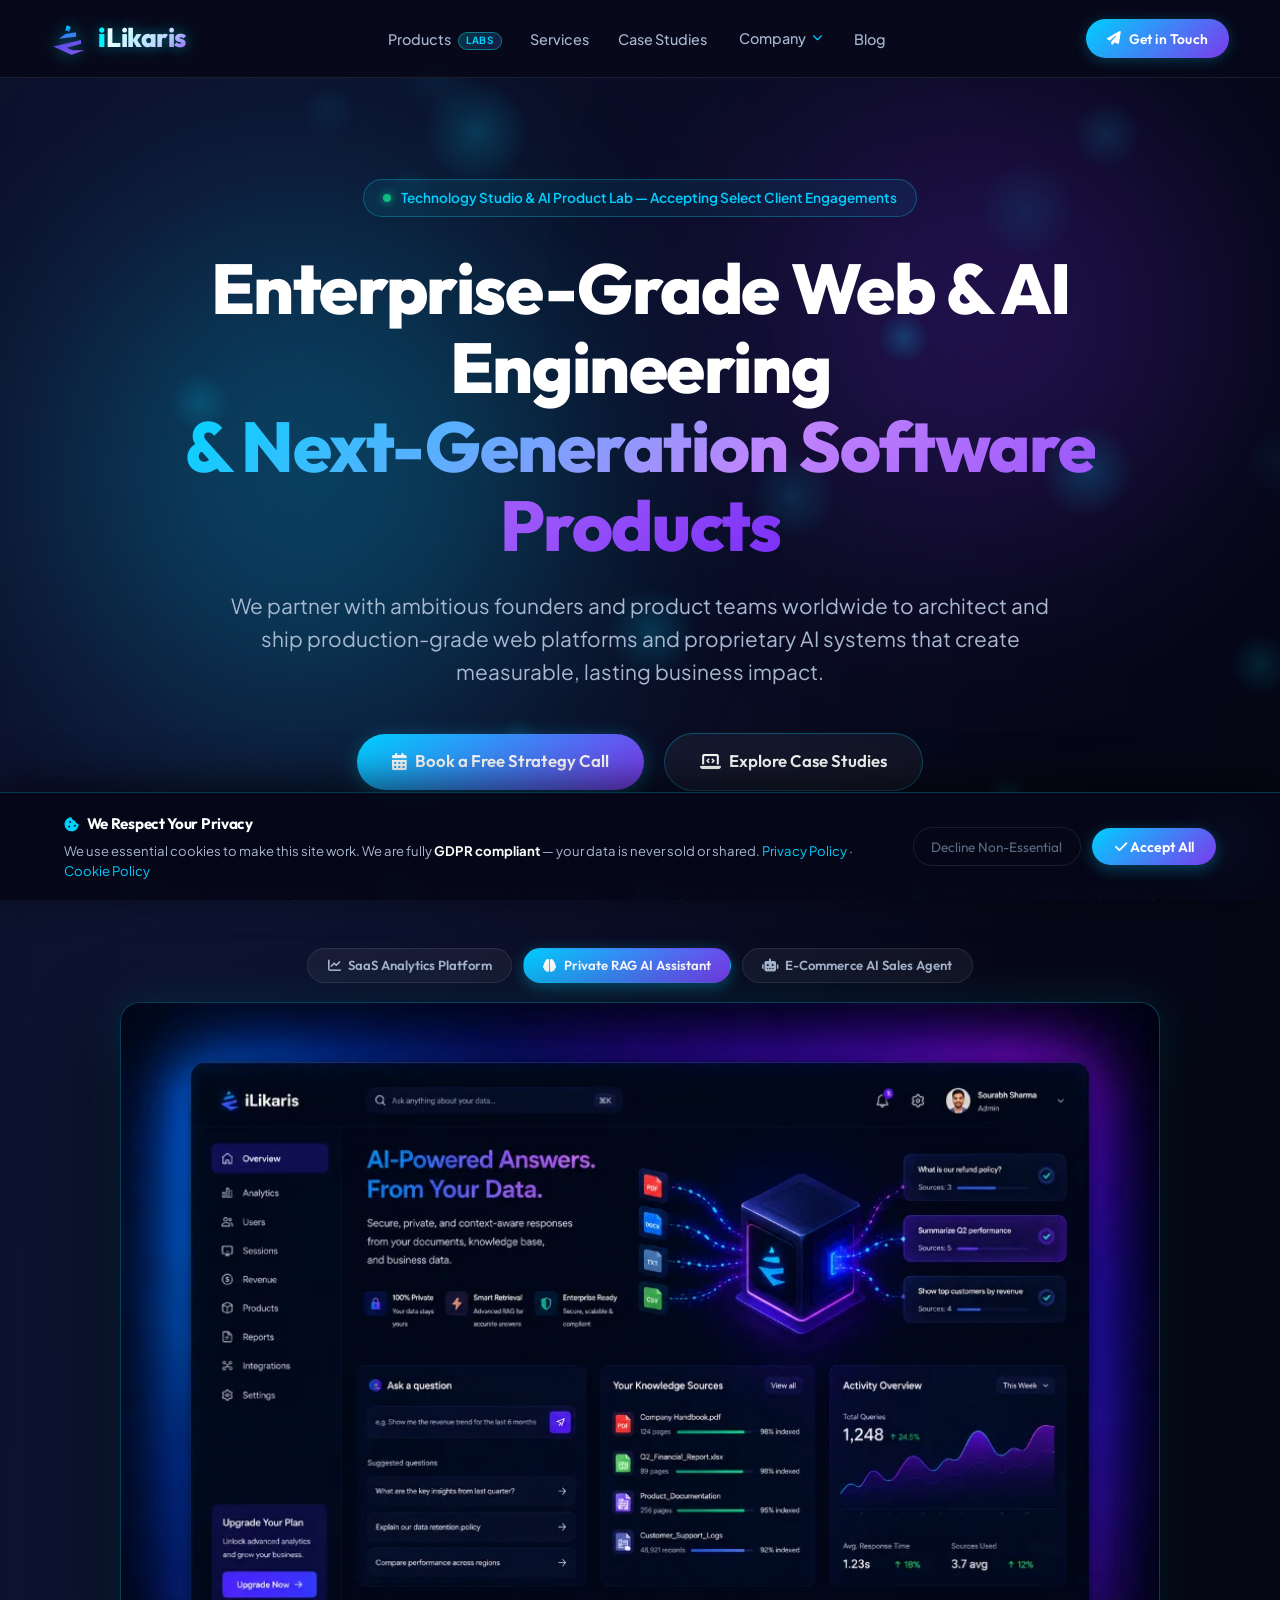
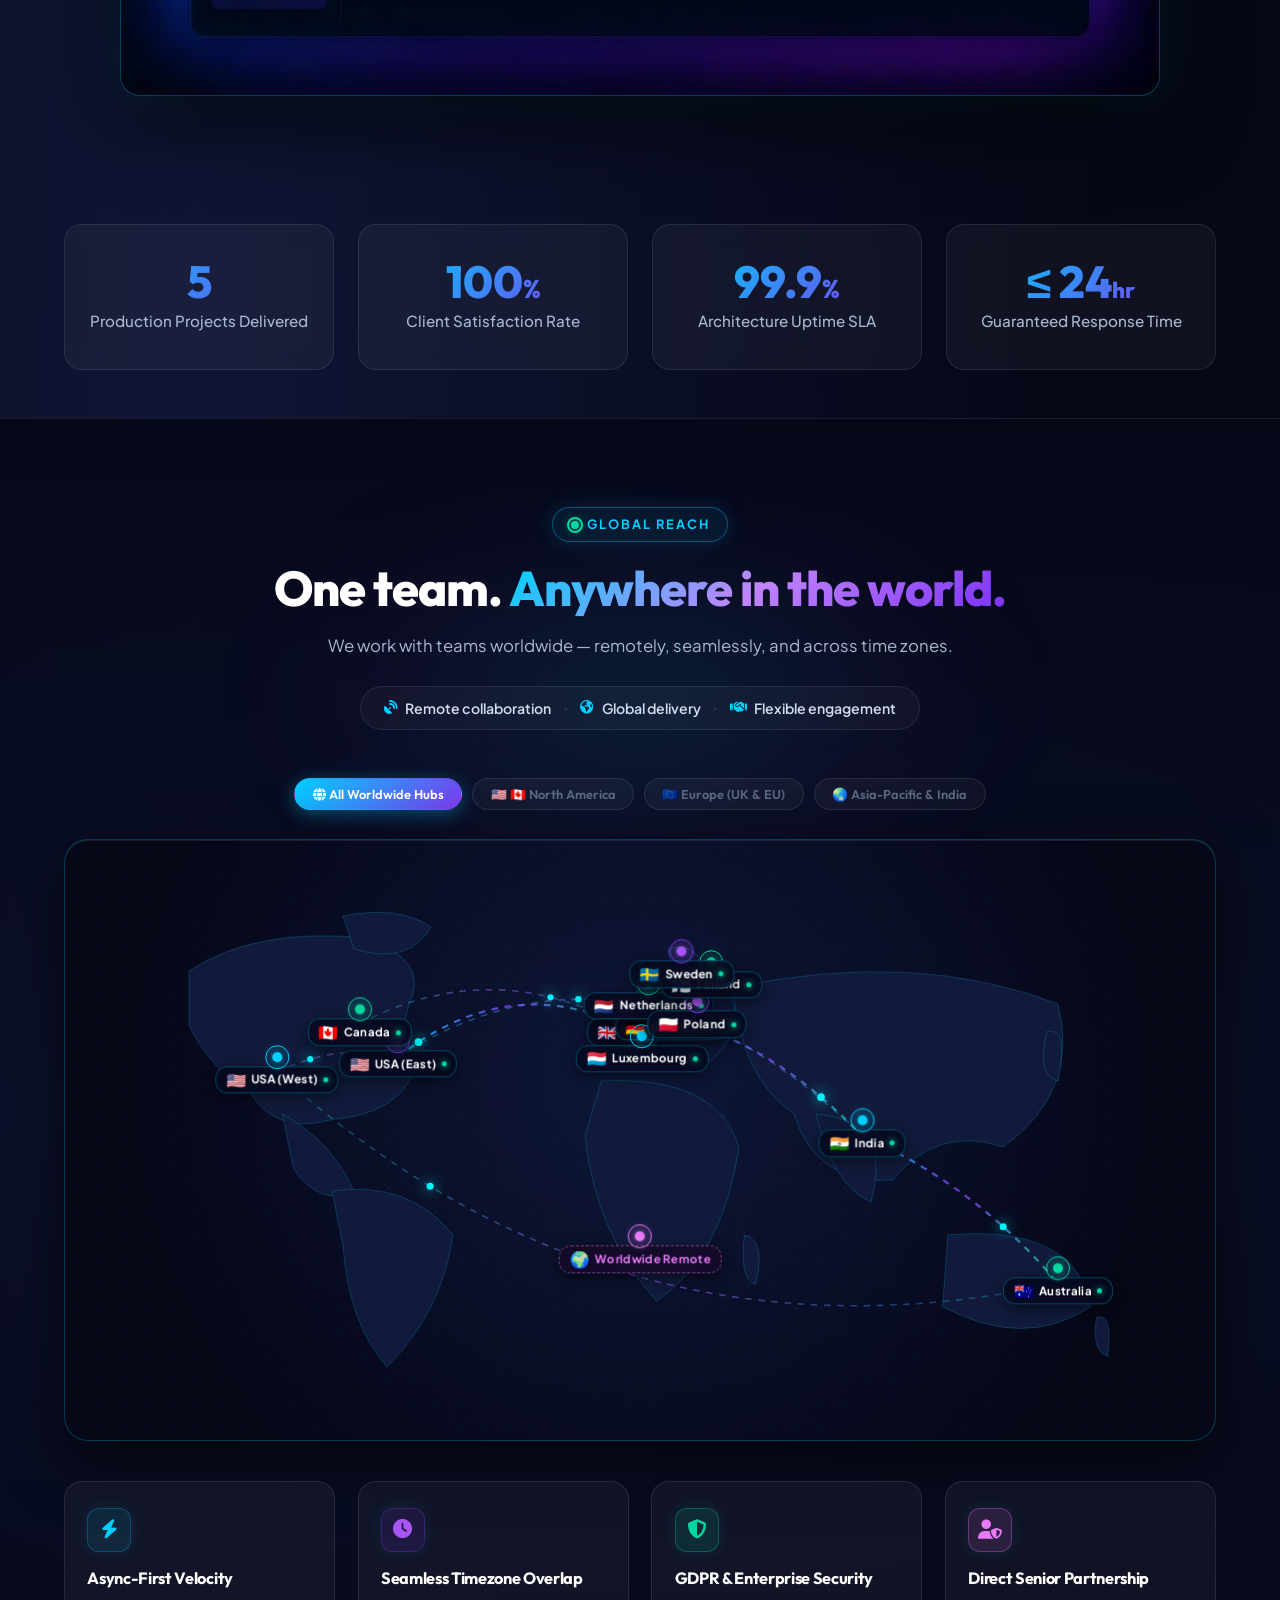
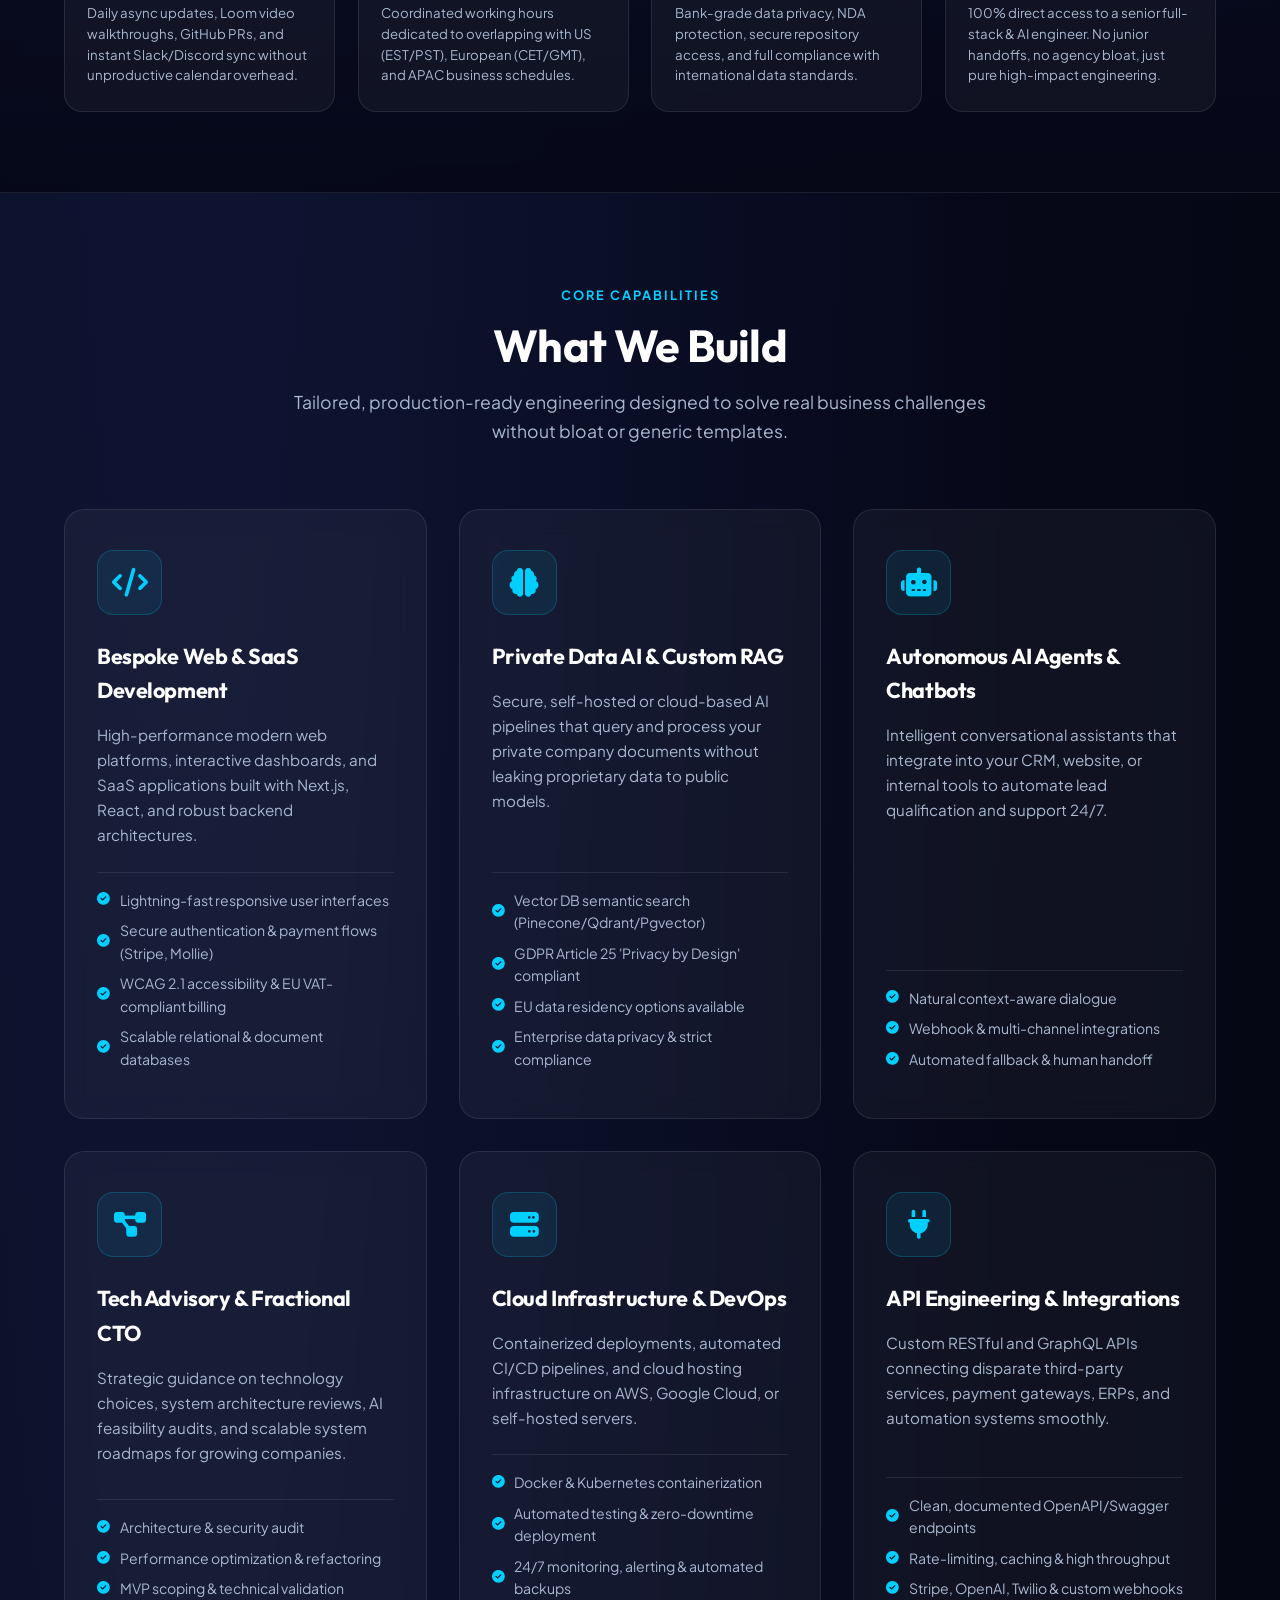
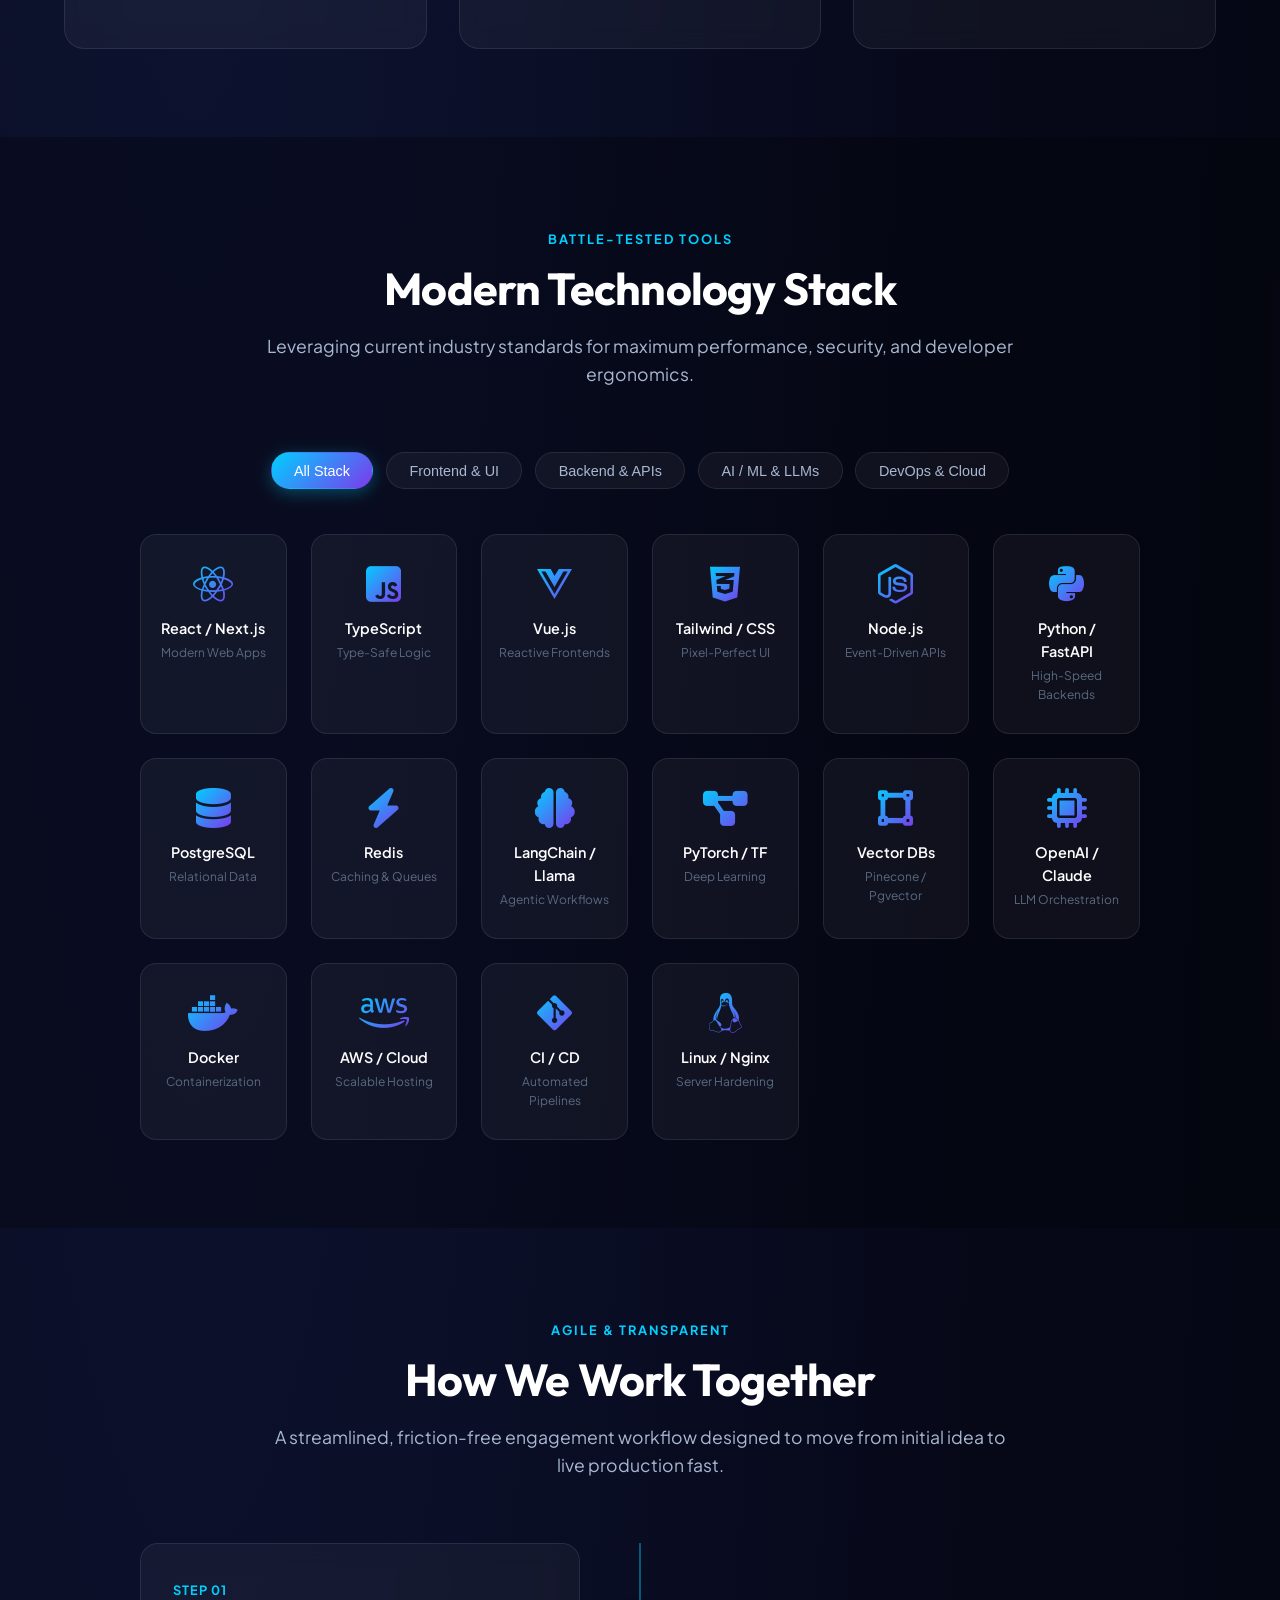
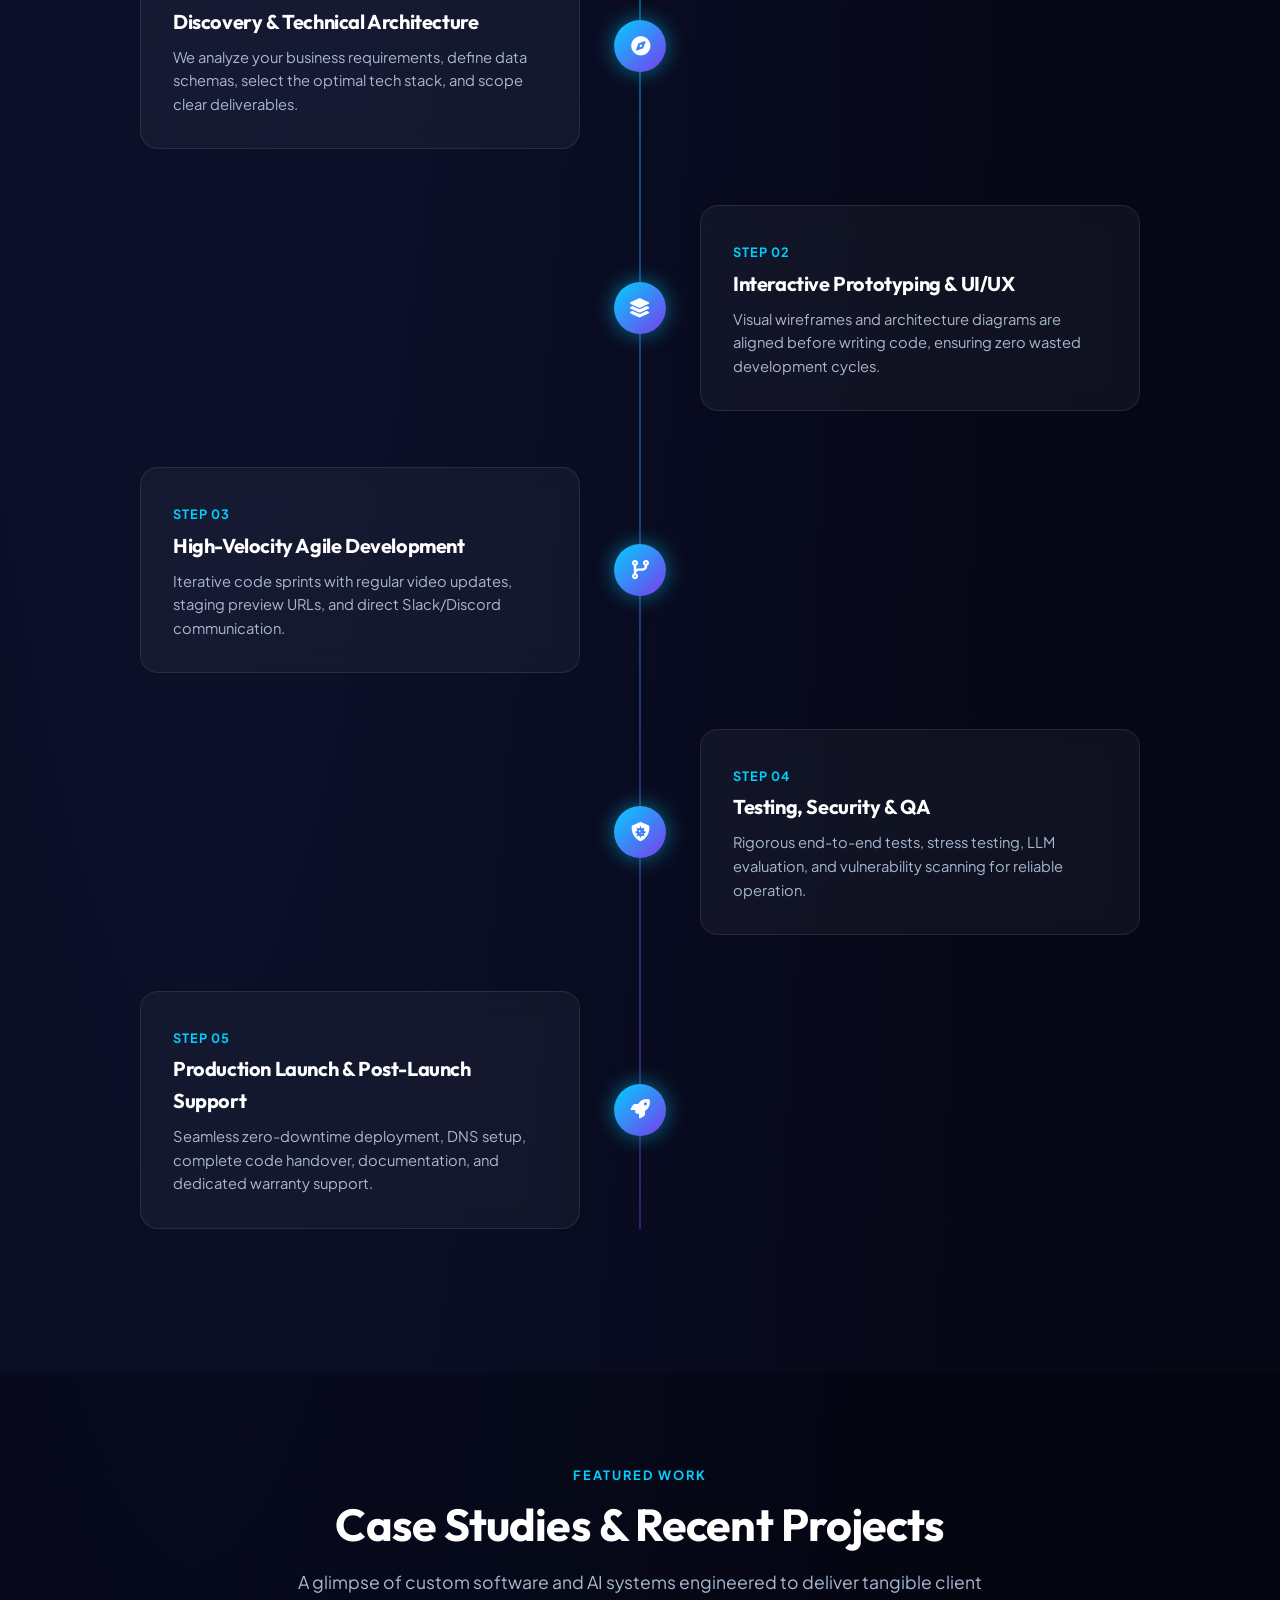
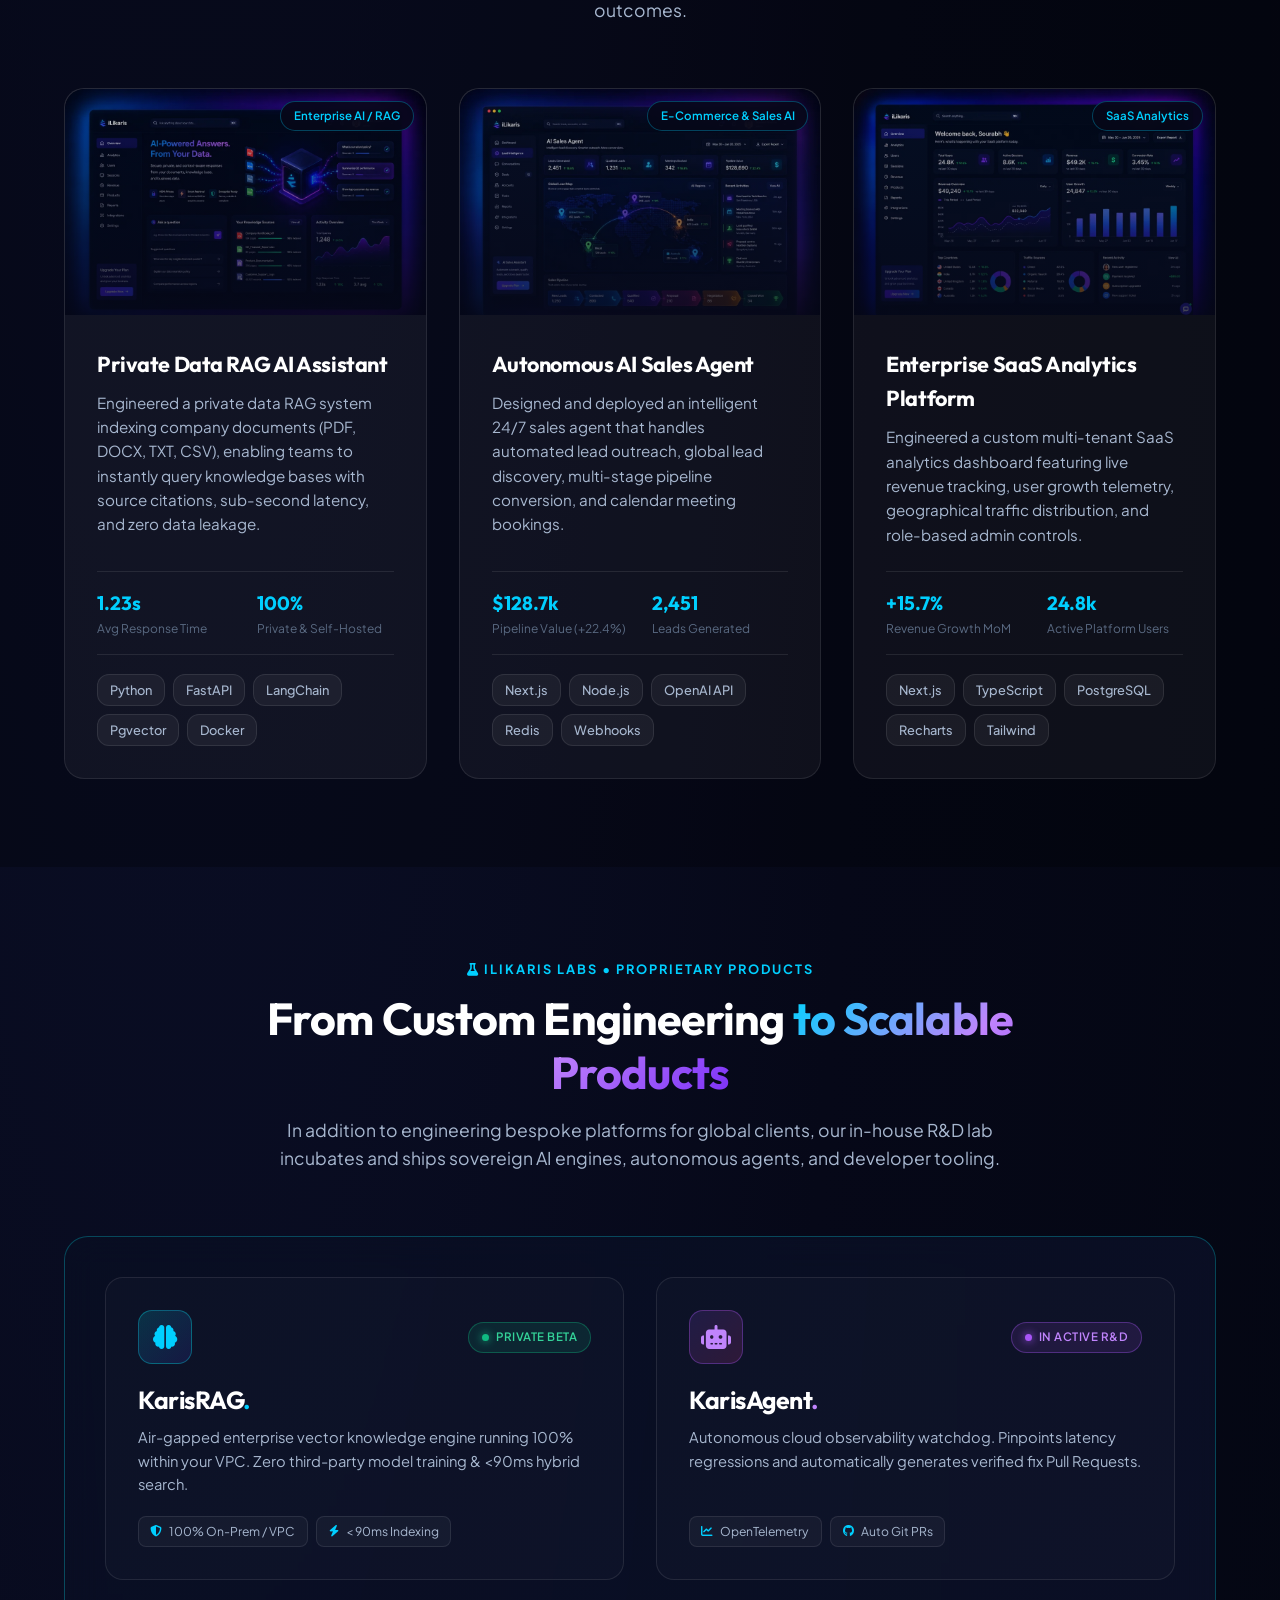
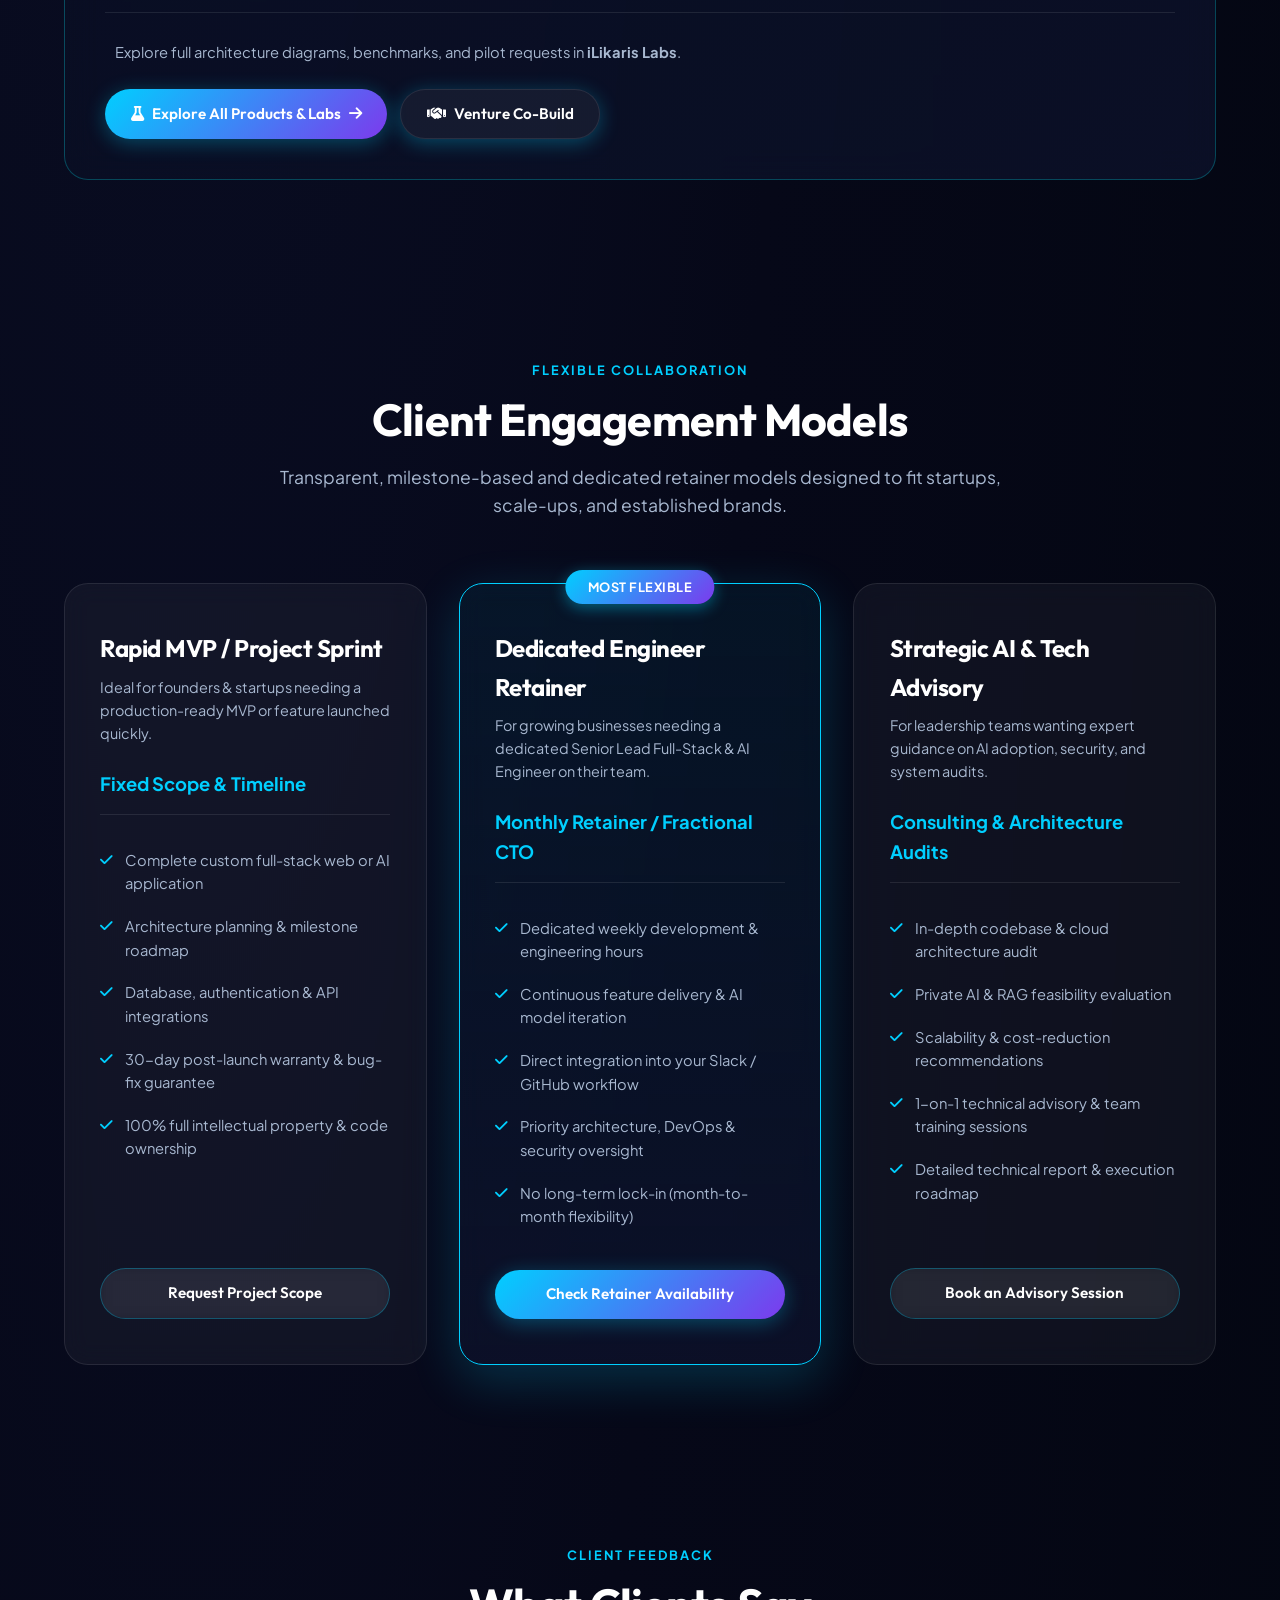
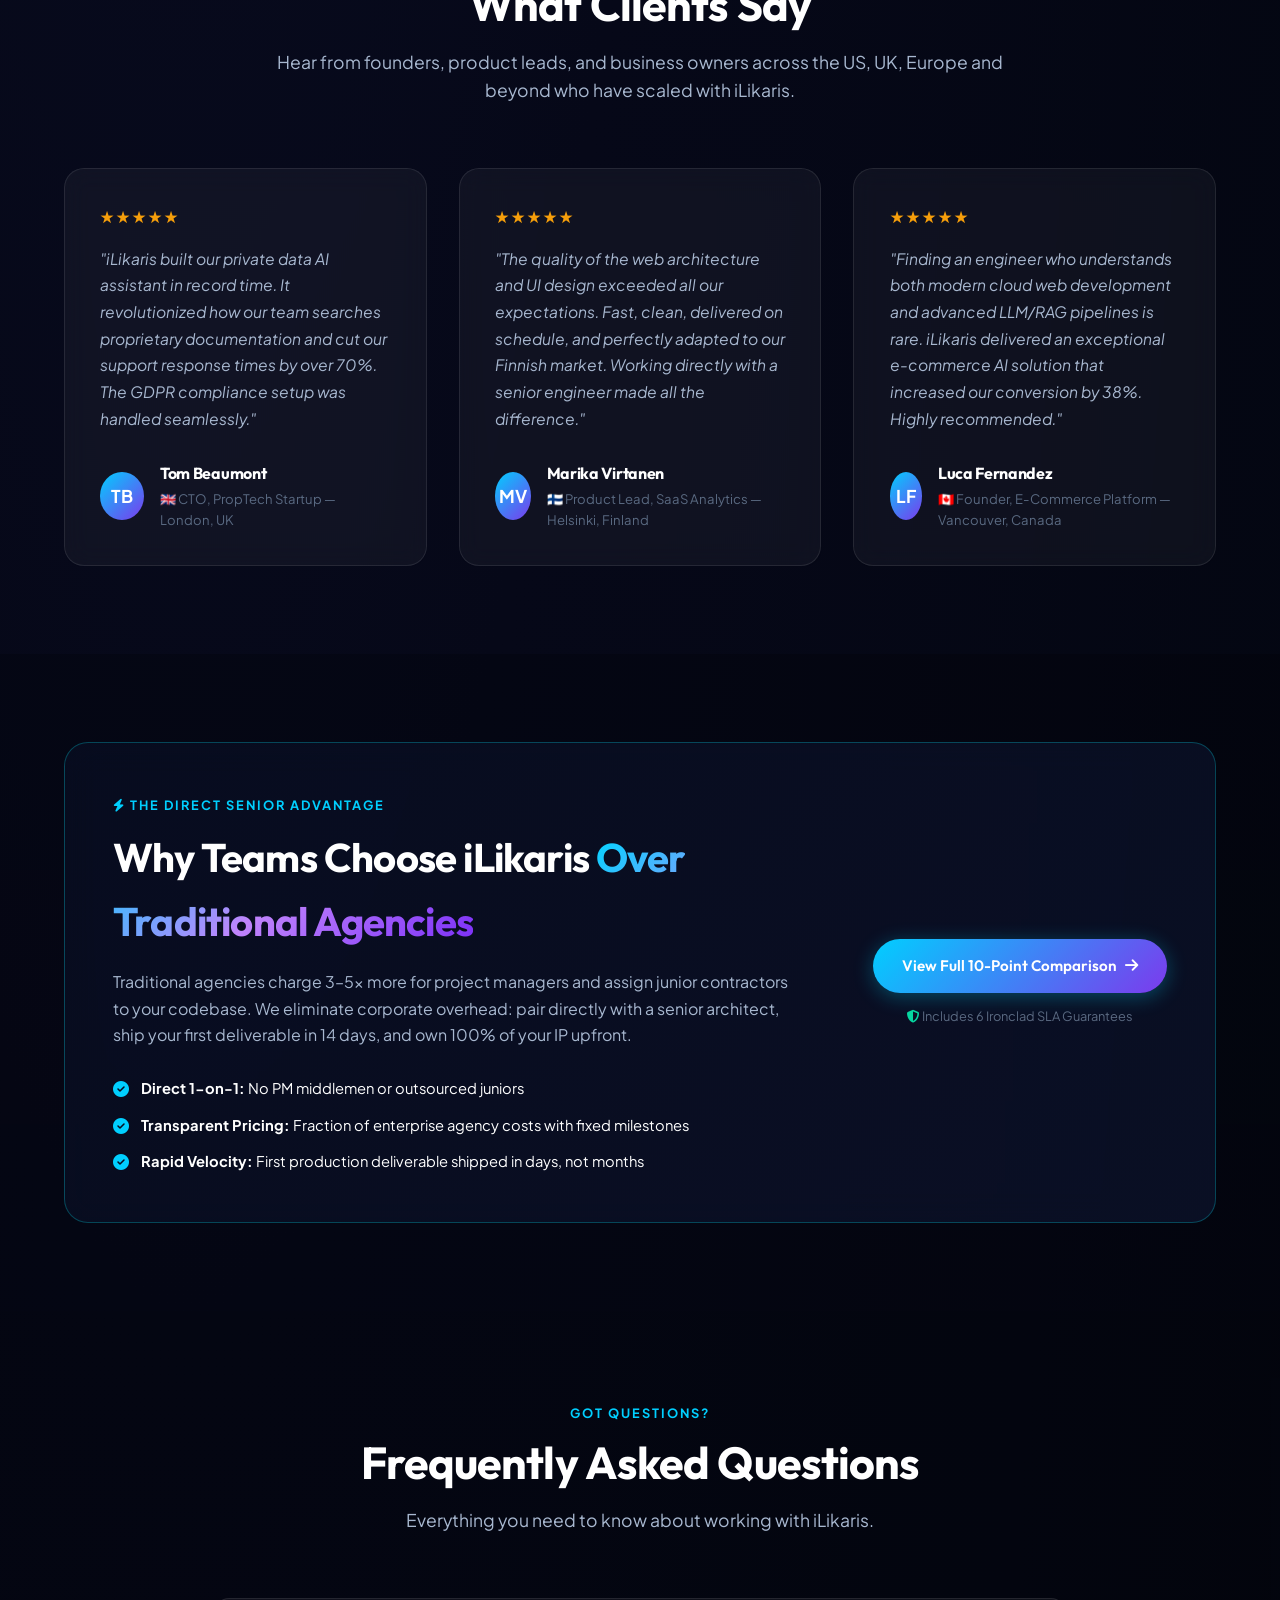
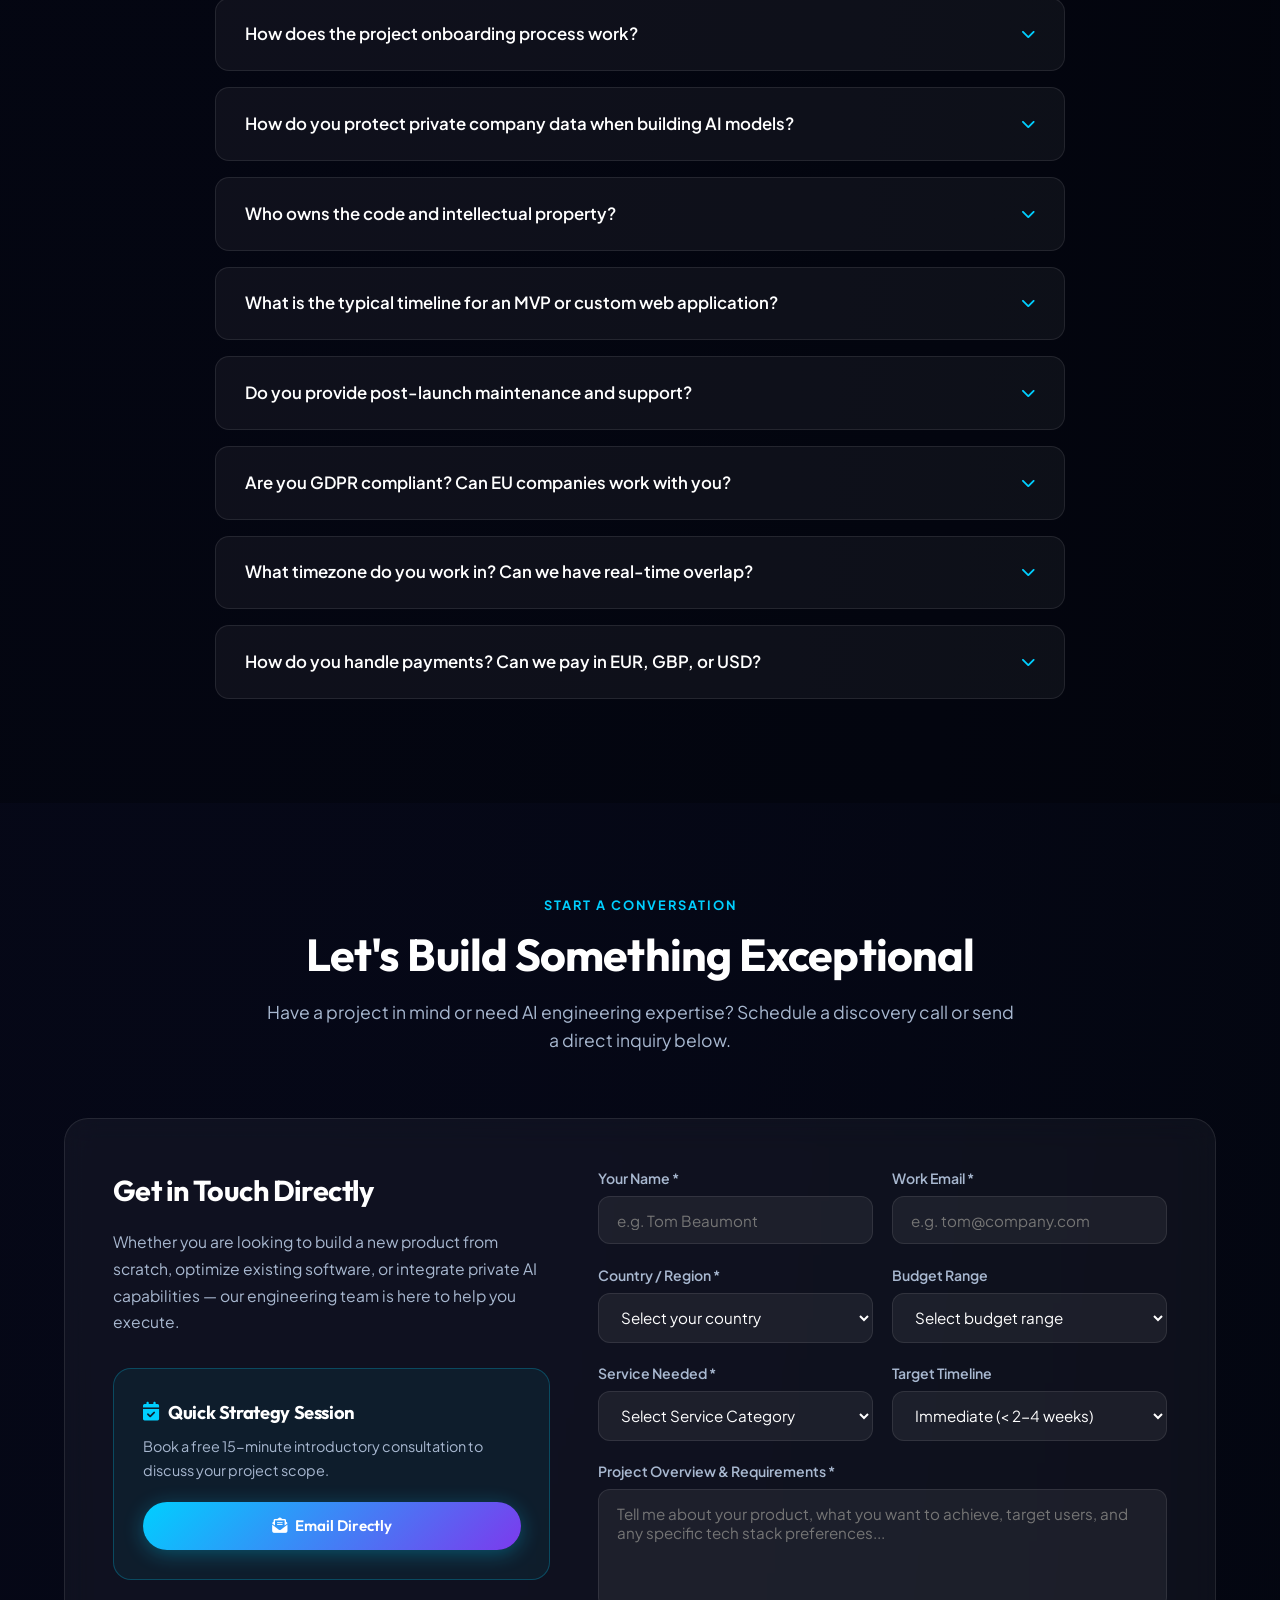
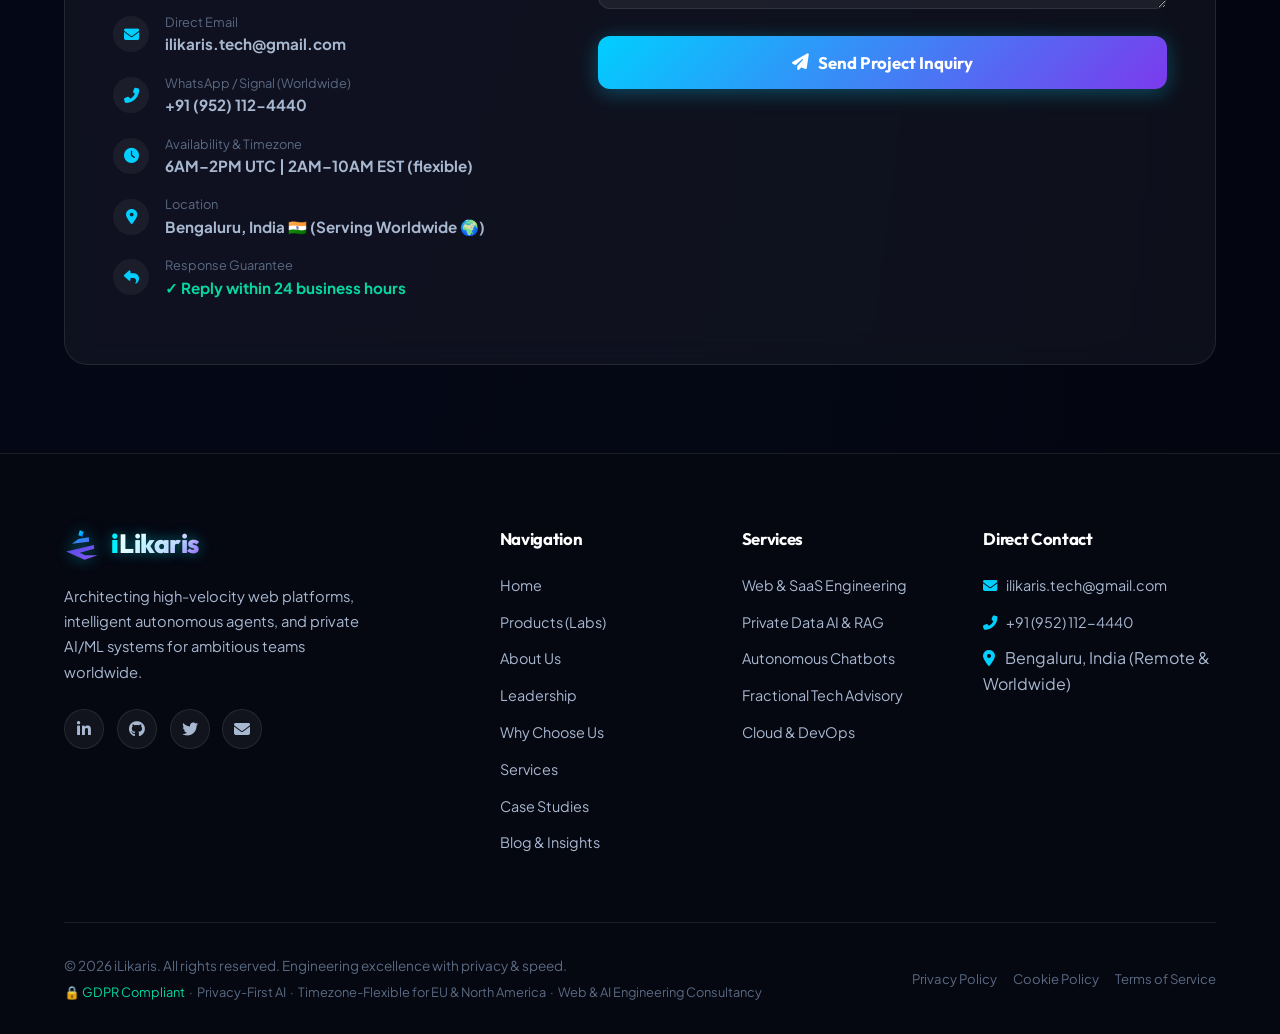
==== commit 5357106e: "Add Google Search Console verification and configure ilikaris.com" ====
--- a/index.html
+++ b/index.html
@@ -5,19 +5,20 @@
     <meta charset="UTF-8">
     <meta name="viewport" content="width=device-width, initial-scale=1.0">
     <meta name="referrer" content="strict-origin-when-cross-origin">
+    <meta name="google-site-verification" content="V_WFJUBCOr53PXVxgdsfc1no9KHClJN9mOB0sNpz7Yc" />
     <title>iLikaris | Senior Full-Stack Web & AI Engineer — Serving US, UK, Europe & Canada</title>
     <meta name="description"
         content="iLikaris — Senior Full-Stack Engineer & AI specialist serving businesses in USA, UK, Canada, Finland, Poland, Luxembourg & Europe. GDPR-compliant private AI, bespoke web apps, and intelligent automation. Direct 1-on-1 senior engineering.">
     <meta name="keywords"
         content="iLikaris, freelance full stack developer Europe, AI developer UK, custom web development Finland, private AI RAG Poland, Luxembourg software engineer, Canada web developer, GDPR compliant AI, Next.js developer, Python FastAPI engineer, SaaS development">
-    <link rel="canonical" href="https://ilikaris.tech">
+    <link rel="canonical" href="https://ilikaris.com">
     <link rel="icon" type="image/svg+xml" href="assets/favicon.svg">
 
     <!-- Hreflang for international targeting -->
-    <link rel="alternate" hreflang="en" href="https://ilikaris.tech">
-    <link rel="alternate" hreflang="en-gb" href="https://ilikaris.tech">
-    <link rel="alternate" hreflang="en-us" href="https://ilikaris.tech">
-    <link rel="alternate" hreflang="en-ca" href="https://ilikaris.tech">
+    <link rel="alternate" hreflang="en" href="https://ilikaris.com">
+    <link rel="alternate" hreflang="en-gb" href="https://ilikaris.com">
+    <link rel="alternate" hreflang="en-us" href="https://ilikaris.com">
+    <link rel="alternate" hreflang="en-ca" href="https://ilikaris.com">
 
     <!-- Open Graph / Social Sharing -->
     <meta property="og:type" content="website">
@@ -25,9 +26,9 @@
     <meta property="og:title" content="iLikaris | Senior Full-Stack Web &amp; AI Engineer — Serving US, UK &amp; Europe">
     <meta property="og:description"
         content="GDPR-compliant private AI systems, bespoke web platforms, and intelligent automation for ambitious companies across USA, UK, Canada, Finland, Poland &amp; Luxembourg.">
-    <meta property="og:url" content="https://ilikaris.tech">
-    <meta property="og:image" content="https://ilikaris.tech/og-image.png">
-    <meta property="og:image:secure_url" content="https://ilikaris.tech/og-image.png">
+    <meta property="og:url" content="https://ilikaris.com">
+    <meta property="og:image" content="https://ilikaris.com/og-image.png">
+    <meta property="og:image:secure_url" content="https://ilikaris.com/og-image.png">
     <meta property="og:image:type" content="image/png">
     <meta property="og:image:width" content="1200">
     <meta property="og:image:height" content="630">
@@ -38,7 +39,7 @@
     <meta name="twitter:title" content="iLikaris | Senior Full-Stack Web &amp; AI Engineer">
     <meta name="twitter:description"
         content="Private AI, bespoke web platforms &amp; intelligent automation for US, UK, Canada &amp; Europe. Direct 1-on-1 senior engineering.">
-    <meta name="twitter:image" content="https://ilikaris.tech/og-image.png">
+    <meta name="twitter:image" content="https://ilikaris.com/og-image.png">
     <meta name="twitter:image:alt" content="iLikaris — Senior Full-Stack Web &amp; Private AI Engineering">
 
     <!-- Google Fonts & CDN Preconnect -->
@@ -59,12 +60,12 @@
         "@graph": [
             {
                 "@type": ["ProfessionalService", "Organization"],
-                "@id": "https://ilikaris.tech/#organization",
+                "@id": "https://ilikaris.com/#organization",
                 "name": "iLikaris",
                 "alternateName": "iLikaris Tech",
-                "url": "https://ilikaris.tech",
-                "logo": "https://ilikaris.tech/assets/logo.svg",
-                "image": "https://ilikaris.tech/og-image.png",
+                "url": "https://ilikaris.com",
+                "logo": "https://ilikaris.com/assets/logo.svg",
+                "image": "https://ilikaris.com/og-image.png",
                 "email": "ilikaris.tech@gmail.com",
                 "description": "Senior Full-Stack & AI Engineering firm specializing in bespoke web applications, GDPR-compliant private RAG systems, and intelligent workflow automation for businesses across the US, UK, Canada, and Europe.",
                 "priceRange": "$$$",
@@ -84,7 +85,7 @@
                 ],
                 "founder": {
                     "@type": "Person",
-                    "@id": "https://ilikaris.tech/#sourabh-sharma",
+                    "@id": "https://ilikaris.com/#sourabh-sharma",
                     "name": "Sourabh Sharma",
                     "jobTitle": "Principal Full-Stack & AI Engineer"
                 },
@@ -129,13 +130,13 @@
             },
             {
                 "@type": "Person",
-                "@id": "https://ilikaris.tech/#sourabh-sharma",
+                "@id": "https://ilikaris.com/#sourabh-sharma",
                 "name": "Sourabh Sharma",
                 "jobTitle": "Founder & Principal Full-Stack/AI Engineer",
                 "worksFor": {
-                    "@id": "https://ilikaris.tech/#organization"
+                    "@id": "https://ilikaris.com/#organization"
                 },
-                "url": "https://ilikaris.tech/leadership.html",
+                "url": "https://ilikaris.com/leadership.html",
                 "email": "ilikaris.tech@gmail.com",
                 "knowsAbout": [
                     "Artificial Intelligence",
@@ -152,12 +153,12 @@
             },
             {
                 "@type": "WebSite",
-                "@id": "https://ilikaris.tech/#website",
-                "url": "https://ilikaris.tech",
+                "@id": "https://ilikaris.com/#website",
+                "url": "https://ilikaris.com",
                 "name": "iLikaris",
                 "description": "Senior Full-Stack Web & AI Engineering",
                 "publisher": {
-                    "@id": "https://ilikaris.tech/#organization"
+                    "@id": "https://ilikaris.com/#organization"
                 }
             }
         ]
@@ -194,22 +195,8 @@
     <!-- Mobile Nav Overlay -->
     <div class="nav-overlay" id="navOverlay" onclick="closeMobileMenu()"></div>
 
-    <!-- Header Navigation with Integrated Geo-Currency Bar -->
+    <!-- Header Navigation -->
     <header id="mainHeader">
-        <!-- Geo-Currency Smart Pricing Bar -->
-        <div class="geo-currency-bar" id="geoCurrencyBar" style="display:none;">
-            <div class="geo-bar-inner">
-                <span class="flag-icon" id="geoFlag">🌍</span>
-                <span class="geo-bar-text">Viewing from <strong id="geoCountry">your region</strong> — Engagements starting from</span>
-                <div class="currency-prices" id="currencyPrices">
-                    <span class="price-pill"><span class="flag">💵</span> <span id="usdPrice">$2,500</span> USD</span>
-                    <span class="price-pill"><span class="flag">💷</span> <span id="gbpPrice">£2,000</span> GBP</span>
-                    <span class="price-pill"><span class="flag">🇪🇺</span> <span id="eurPrice">€2,300</span> EUR</span>
-                </div>
-            </div>
-            <button class="geo-bar-close" onclick="closeGeoBar()" aria-label="Dismiss currency banner">&times;</button>
-        </div>
-
         <nav>
             <a href="#home" class="logo" aria-label="iLikaris Home">
                 <svg class="logo-mark" viewBox="0 0 100 100" width="36" height="36" fill="none" xmlns="http://www.w3.org/2000/svg">
@@ -235,7 +222,9 @@
             </a>
 
             <ul class="nav-links" id="navLinks">
-                <li><a href="#home" class="nav-item">Home</a></li>
+                <li><a href="products.html" class="nav-item">Products <span class="nav-labs-pill">Labs</span></a></li>
+                <li><a href="#services" class="nav-item">Services</a></li>
+                <li><a href="#portfolio" class="nav-item">Case Studies</a></li>
                 <li class="nav-dropdown">
                     <a href="about.html" class="nav-item dropdown-toggle">
                         Company <i class="fas fa-chevron-down"></i>
@@ -262,6 +251,20 @@
                                 <span class="dropdown-item-desc">Senior 1-on-1 vs agencies</span>
                             </div>
                         </a>
+                        <a href="#tech-stack" class="dropdown-item" onclick="closeMobileMenu()">
+                            <div class="dropdown-item-icon"><i class="fas fa-layer-group"></i></div>
+                            <div class="dropdown-item-text">
+                                <span class="dropdown-item-title">Tech Stack</span>
+                                <span class="dropdown-item-desc">Modern architecture &amp; tools</span>
+                            </div>
+                        </a>
+                        <a href="#engagement" class="dropdown-item" onclick="closeMobileMenu()">
+                            <div class="dropdown-item-icon"><i class="fas fa-handshake"></i></div>
+                            <div class="dropdown-item-text">
+                                <span class="dropdown-item-title">Engagement Models</span>
+                                <span class="dropdown-item-desc">Sprint &amp; retainer packages</span>
+                            </div>
+                        </a>
                         <a href="#global-reach" class="dropdown-item" onclick="closeMobileMenu()">
                             <div class="dropdown-item-icon"><i class="fas fa-globe"></i></div>
                             <div class="dropdown-item-text">
@@ -271,16 +274,11 @@
                         </a>
                     </div>
                 </li>
-                <li><a href="#services" class="nav-item">Services</a></li>
-                <li><a href="#tech-stack" class="nav-item">Tech Stack</a></li>
-                <li><a href="#portfolio" class="nav-item">Case Studies</a></li>
                 <li><a href="blog.html" class="nav-item">Blog</a></li>
-                <li><a href="#engagement" class="nav-item">Engagement</a></li>
-                <li><a href="#contact" class="nav-item">Contact</a></li>
                 <li class="mobile-only-cta">
                     <a href="#contact" class="cta-button" style="width: 100%; justify-content: center;"
                         onclick="closeMobileMenu()">
-                        <i class="fas fa-calendar-check"></i> Book Strategy Call
+                        <i class="fas fa-paper-plane"></i> Get in Touch
                     </a>
                 </li>
             </ul>
@@ -301,18 +299,16 @@
     <section class="hero" id="home">
         <div class="hero-badge">
             <span class="status-dot"></span>
-            <span>Currently accepting new client projects &mdash; Remote &amp; Worldwide</span>
+            <span>Technology Studio &amp; AI Product Lab &mdash; Accepting Select Client Engagements</span>
         </div>
 
         <h1>
             Enterprise-Grade Web &amp; AI Engineering<br>
-            <span class="gradient-text">Built for Ambitious Companies</span>
+            <span class="gradient-text">&amp; Next-Generation Software Products</span>
         </h1>
 
         <p>
-            I help ambitious founders and product teams — wherever they are in the world —
-            ship production-grade web platforms and private AI systems
-            that create measurable, lasting business impact.
+            We partner with ambitious founders and product teams worldwide to architect and ship production-grade web platforms and proprietary AI systems that create measurable, lasting business impact.
         </p>
 
         <div class="hero-cta-group">
@@ -389,10 +385,6 @@
             <div class="stat-card">
                 <div class="stat-number">&le; 24<span style="font-size: 1.4rem;">hr</span></div>
                 <div class="stat-label">Guaranteed Response Time</div>
-            </div>
-            <div class="stat-card">
-                <div class="stat-number">&#8734;</div>
-                <div class="stat-label">Countries Accepted — Worldwide</div>
             </div>
         </div>
     </section>
@@ -882,7 +874,7 @@
         <div class="container">
             <div class="section-header">
                 <span class="section-tag">Core Capabilities</span>
-                <h2 class="section-title">What I Can Build For You</h2>
+                <h2 class="section-title">What We Build</h2>
                 <p class="section-desc">
                     Tailored, production-ready engineering designed to solve real business challenges without bloat or
                     generic templates.
@@ -1304,6 +1296,80 @@
                             <span class="tag">Recharts</span>
                             <span class="tag">Tailwind</span>
                         </div>
+                    </div>
+                </div>
+            </div>
+        </div>
+    </section>
+
+    <!-- iLikaris Labs: Proprietary AI Products Spotlight -->
+    <section id="products" style="position: relative; overflow: hidden;">
+        <div class="container">
+            <div class="section-header">
+                <span class="section-tag"><i class="fas fa-flask"></i> iLikaris Labs &bull; Proprietary Products</span>
+                <h2 class="section-title">From Custom Engineering <span class="gradient-text">to Scalable Products</span></h2>
+                <p class="section-desc">
+                    In addition to engineering bespoke platforms for global clients, our in-house R&amp;D lab incubates and ships sovereign AI engines, autonomous agents, and developer tooling.
+                </p>
+            </div>
+
+            <div class="labs-spotlight-card">
+                <div class="labs-spotlight-grid">
+                    <div class="labs-preview-item">
+                        <div>
+                            <div class="product-top-row" style="margin-bottom: 1rem;">
+                                <div class="product-icon-box">
+                                    <i class="fas fa-brain"></i>
+                                </div>
+                                <span class="product-status-tag status-beta">
+                                    <span class="pulse-dot-green"></span> Private Beta
+                                </span>
+                            </div>
+                            <h3 style="font-size: 1.55rem; color: #fff; margin-bottom: 0.4rem; font-family: 'Outfit', sans-serif;">KarisRAG<span style="color: var(--accent-cyan);">.</span></h3>
+                            <p style="color: var(--text-secondary); font-size: 0.92rem; line-height: 1.6; margin-bottom: 1.2rem;">
+                                Air-gapped enterprise vector knowledge engine running 100% within your VPC. Zero third-party model training &amp; &lt;90ms hybrid search.
+                            </p>
+                        </div>
+                        <div class="product-feature-chips" style="margin-bottom: 0;">
+                            <span class="p-chip"><i class="fas fa-shield-alt"></i> 100% On-Prem / VPC</span>
+                            <span class="p-chip"><i class="fas fa-bolt"></i> &lt; 90ms Indexing</span>
+                        </div>
+                    </div>
+
+                    <div class="labs-preview-item">
+                        <div>
+                            <div class="product-top-row" style="margin-bottom: 1rem;">
+                                <div class="product-icon-box" style="background: linear-gradient(135deg, rgba(139, 92, 246, 0.15), rgba(236, 72, 153, 0.15)); border-color: rgba(168, 85, 247, 0.35); color: #c084fc;">
+                                    <i class="fas fa-robot"></i>
+                                </div>
+                                <span class="product-status-tag status-rnd">
+                                    <span class="pulse-dot-purple"></span> In Active R&amp;D
+                                </span>
+                            </div>
+                            <h3 style="font-size: 1.55rem; color: #fff; margin-bottom: 0.4rem; font-family: 'Outfit', sans-serif;">KarisAgent<span style="color: #c084fc;">.</span></h3>
+                            <p style="color: var(--text-secondary); font-size: 0.92rem; line-height: 1.6; margin-bottom: 1.2rem;">
+                                Autonomous cloud observability watchdog. Pinpoints latency regressions and automatically generates verified fix Pull Requests.
+                            </p>
+                        </div>
+                        <div class="product-feature-chips" style="margin-bottom: 0;">
+                            <span class="p-chip"><i class="fas fa-chart-line"></i> OpenTelemetry</span>
+                            <span class="p-chip"><i class="fab fa-github"></i> Auto Git PRs</span>
+                        </div>
+                    </div>
+                </div>
+
+                <div class="labs-spotlight-footer">
+                    <div class="labs-footer-text">
+                        <i class="fas fa-sparkles" style="color: var(--accent-cyan);"></i>
+                        <span>Explore full architecture diagrams, benchmarks, and pilot requests in <strong>iLikaris Labs</strong>.</span>
+                    </div>
+                    <div style="display: flex; gap: 0.8rem; flex-wrap: wrap;">
+                        <a href="products.html" class="cta-button">
+                            <i class="fas fa-flask"></i> Explore All Products &amp; Labs <i class="fas fa-arrow-right"></i>
+                        </a>
+                        <a href="products.html#cobuild" class="cta-button secondary" style="background: rgba(255,255,255,0.05); border: 1px solid var(--border-subtle); color: #fff;">
+                            <i class="fas fa-handshake"></i> Venture Co-Build
+                        </a>
                     </div>
                 </div>
             </div>
@@ -1381,59 +1447,6 @@
         </div>
     </section>
 
-    <!-- About iLikaris / Authority Section -->
-    <section id="about" style="background: rgba(0, 0, 0, 0.25);">
-        <div class="container">
-            <div class="about-grid">
-                <div class="about-text">
-                    <span class="section-tag">The Philosophy</span>
-                    <h3>Engineering High-Impact Digital Products With Precision</h3>
-                    <p>
-                        At <strong>iLikaris</strong>, I combine deep software craftsmanship with cutting-edge artificial
-                        intelligence to build software that creates real leverage for businesses.
-                    </p>
-                    <p>
-                        Unlike traditional agencies that pass your project through layers of junior contractors, you
-                        work directly with a senior engineer who owns the architecture from Day 1 to live deployment.
-                    </p>
-                    <p>
-                        Every line of code is written with speed, scalability, maintainability, and strict security
-                        standards in mind.
-                    </p>
-                    <div style="display: flex; gap: 1rem; margin-top: 2rem;">
-                        <a href="#contact" class="cta-button">
-                            <i class="fas fa-handshake"></i> Let's Collaborate
-                        </a>
-                    </div>
-                </div>
-
-                <div class="values-grid">
-                    <div class="value-card">
-                        <i class="fas fa-shield-alt"></i>
-                        <h4>Privacy-First AI</h4>
-                        <p>Your enterprise data remains strictly private, encrypted, and protected from third-party
-                            model training.</p>
-                    </div>
-                    <div class="value-card">
-                        <i class="fas fa-bolt"></i>
-                        <h4>High Velocity</h4>
-                        <p>Rapid iterative deployment with clear milestones and zero unnecessary corporate overhead.</p>
-                    </div>
-                    <div class="value-card">
-                        <i class="fas fa-gem"></i>
-                        <h4>Clean Architecture</h4>
-                        <p>Modern, modular, and maintainable codebases that your team can easily scale in the future.
-                        </p>
-                    </div>
-                    <div class="value-card">
-                        <i class="fas fa-heart"></i>
-                        <h4>Direct Partnership</h4>
-                        <p>Clear asynchronous communication, weekly syncs, and absolute transparency throughout.</p>
-                    </div>
-                </div>
-            </div>
-        </div>
-    </section>
 
     <!-- Client Testimonials -->
     <section id="testimonials">
@@ -1505,62 +1518,41 @@
         </div>
     </section>
 
-    <!-- Why Remote Senior Engineer? Comparison Section -->
+    <!-- Why iLikaris? Value Advantage Banner linking to why-choose-us.html -->
     <section class="comparison-section">
         <div class="container">
-            <div class="section-header">
-                <span class="section-tag">Why iLikaris?</span>
-                <h2 class="section-title">The Smarter Way to Build</h2>
-                <p class="section-desc">
-                    Stop compromising on quality, speed, or budget. See how direct senior engineering compares.
-                </p>
-            </div>
-
-            <div class="comparison-grid">
-                <div class="comparison-card">
-                    <h3><span class="comp-icon">🏢</span> Traditional Agency</h3>
-                    <div class="comp-row"><i class="fas fa-times comp-x"></i> 3–5× higher cost with PM overhead</div>
-                    <div class="comp-row"><i class="fas fa-times comp-x"></i> Junior contractors build your product
-                    </div>
-                    <div class="comp-row"><i class="fas fa-times comp-x"></i> Slow discovery → months of back-and-forth
-                    </div>
-                    <div class="comp-row"><i class="fas fa-times comp-x"></i> No direct access to the senior architect
-                    </div>
-                    <div class="comp-row"><i class="fas fa-times comp-x"></i> Cookie-cutter templates, not custom
-                        engineering</div>
-                    <div class="comp-row"><i class="fas fa-times comp-x"></i> You don't own the IP upfront</div>
-                </div>
-
-                <div class="comparison-card">
-                    <h3><span class="comp-icon">🏦</span> Large Consultancy</h3>
-                    <div class="comp-row"><i class="fas fa-times comp-x"></i> Enterprise pricing — often 10× the cost
-                    </div>
-                    <div class="comp-row"><i class="fas fa-times comp-x"></i> Bureaucratic layers slow everything down
-                    </div>
-                    <div class="comp-row"><i class="fas fa-times comp-x"></i> Months of onboarding before any code is
-                        written</div>
-                    <div class="comp-row"><i class="fas fa-times comp-x"></i> Long-term lock-in contracts</div>
-                    <div class="comp-row"><i class="fas fa-times comp-x"></i> Overkill for startups and scale-ups</div>
-                    <div class="comp-row"><i class="fas fa-times comp-x"></i> Rigid, slow to adapt to changing
-                        requirements</div>
-                </div>
-
-                <div class="comparison-card highlighted">
-                    <h3><span class="comp-icon">⚡</span> iLikaris</h3>
-                    <div class="comp-row"><i class="fas fa-check comp-check"></i> Fraction of the cost — transparent
-                        pricing</div>
-                    <div class="comp-row"><i class="fas fa-check comp-check"></i> Direct 1-on-1 with the senior engineer
-                        building your product</div>
-                    <div class="comp-row"><i class="fas fa-check comp-check"></i> Discovery → first deliverable within
-                        days</div>
-                    <div class="comp-row"><i class="fas fa-check comp-check"></i> No lock-in — month-to-month or fixed
-                        scope</div>
-                    <div class="comp-row"><i class="fas fa-check comp-check"></i> 100% custom-engineered, zero templates
-                    </div>
-                    <div class="comp-row"><i class="fas fa-check comp-check"></i> Full IP &amp; code ownership from day
-                        one</div>
-                    <div class="comp-row"><i class="fas fa-check comp-check"></i> GDPR &amp; timezone-flexible for EU/NA
-                        clients</div>
+            <div class="comparison-banner-box">
+                <div class="comp-banner-content">
+                    <span class="section-tag" style="margin-bottom: 0.6rem;"><i class="fas fa-bolt"></i> The Direct Senior Advantage</span>
+                    <h2 style="font-size: clamp(1.8rem, 3.5vw, 2.5rem); color: #fff; font-family: 'Outfit', sans-serif; margin-bottom: 1rem;">
+                        Why Teams Choose iLikaris <span class="gradient-text">Over Traditional Agencies</span>
+                    </h2>
+                    <p style="color: var(--text-secondary); font-size: 1rem; line-height: 1.65; max-width: 680px; margin-bottom: 1.8rem;">
+                        Traditional agencies charge 3–5&times; more for project managers and assign junior contractors to your codebase. We eliminate corporate overhead: pair directly with a senior architect, ship your first deliverable in 14 days, and own 100% of your IP upfront.
+                    </p>
+                    <div class="comp-highlight-chips">
+                        <div class="comp-chip-item">
+                            <i class="fas fa-check-circle"></i>
+                            <span><strong>Direct 1-on-1:</strong> No PM middlemen or outsourced juniors</span>
+                        </div>
+                        <div class="comp-chip-item">
+                            <i class="fas fa-check-circle"></i>
+                            <span><strong>Transparent Pricing:</strong> Fraction of enterprise agency costs with fixed milestones</span>
+                        </div>
+                        <div class="comp-chip-item">
+                            <i class="fas fa-check-circle"></i>
+                            <span><strong>Rapid Velocity:</strong> First production deliverable shipped in days, not months</span>
+                        </div>
+                    </div>
+                </div>
+                <div class="comp-banner-action">
+                    <a href="why-choose-us.html" class="cta-button" style="padding: 0.95rem 1.8rem; font-size: 0.95rem; white-space: nowrap;">
+                        <span>View Full 10-Point Comparison</span>
+                        <i class="fas fa-arrow-right"></i>
+                    </a>
+                    <span style="font-size: 0.8rem; color: var(--text-muted); text-align: center;">
+                        <i class="fas fa-shield-alt" style="color: var(--accent-teal);"></i> Includes 6 Ironclad SLA Guarantees
+                    </span>
                 </div>
             </div>
         </div>
@@ -1585,7 +1577,7 @@
                     </div>
                     <div class="faq-answer">
                         We start with a complimentary 15–20 minute discovery call to understand your goals,
-                        requirements, and technical constraints. Afterward, I provide a detailed proposal covering
+                        requirements, and technical constraints. Afterward, we provide a detailed proposal covering
                         technical architecture, timeline milestones, and deliverables. Once approved, development begins
                         immediately in agile sprints.
                     </div>
@@ -1645,7 +1637,7 @@
                         <i class="fas fa-chevron-down faq-icon"></i>
                     </div>
                     <div class="faq-answer">
-                        Absolutely. All AI/ML systems I build are GDPR-ready with <strong>Privacy by Design</strong>
+                        Absolutely. All AI and software systems we architect are GDPR-ready with <strong>Privacy by Design</strong>
                         (Article 25) as a core principle. EU data residency options are available (e.g., hosting in
                         Frankfurt or Amsterdam AWS regions). All engagement contracts can include a <strong>Data
                             Processing Agreement (DPA)</strong> as required by GDPR Article 28. Your data is never used
@@ -1659,11 +1651,10 @@
                         <i class="fas fa-chevron-down faq-icon"></i>
                     </div>
                     <div class="faq-answer">
-                        I'm based in India (IST, UTC+5:30) but maintain <strong>flexible overlap hours</strong> to serve
-                        Western clients: European morning coverage (6AM–2PM UTC) and US East Coast morning (2AM–10AM
-                        EST). I provide same-day async replies via Slack/email and scheduled weekly live video syncs at
-                        a mutually convenient time. Timezone has never been a barrier for any of my international
-                        clients.
+                        Our team operates with <strong>dedicated overlap hours</strong> to serve international clients across
+                        European mornings (6AM–2PM UTC) and US East Coast business hours (8AM–12PM EST). We provide
+                        same-day async updates via Slack/email and scheduled live video syncs at mutually convenient
+                        times. Timezone has never been a barrier for our global partners.
                     </div>
                 </div>
 
@@ -1673,7 +1664,7 @@
                         <i class="fas fa-chevron-down faq-icon"></i>
                     </div>
                     <div class="faq-answer">
-                        Yes — I accept payments in <strong>USD, EUR, GBP, CAD, PLN</strong>, and more via
+                        Yes — We accept payments in <strong>USD, EUR, GBP, CAD, PLN</strong>, and more via
                         <strong>Stripe, Wise (TransferWise), or direct bank transfer</strong>. Proper invoices are
                         issued with full VAT/tax compliance depending on your jurisdiction. For EU B2B clients,
                         reverse-charge VAT rules apply. All billing is transparent, milestone-based, and clearly
@@ -1701,7 +1692,7 @@
                     <h3>Get in Touch Directly</h3>
                     <p>
                         Whether you are looking to build a new product from scratch, optimize existing software, or
-                        integrate private AI capabilities — I'm here to help you execute.
+                        integrate private AI capabilities — our engineering team is here to help you execute.
                     </p>
 
                     <div class="contact-direct-card">
@@ -1844,10 +1835,9 @@
         </div>
     </section>
 
-    <!-- Toast Notification Container -->
     <div class="toast-notification" id="toast">
         <i class="fas fa-check-circle" style="color: #10b981; font-size: 1.2rem;"></i>
-        <span id="toastMessage">Inquiry submitted successfully! I will reach out within 24 hours.</span>
+        <span id="toastMessage">Inquiry submitted successfully! Our team will reach out within 24 hours.</span>
     </div>
 
     <!-- Floating AI Assistant Widget -->
@@ -1937,6 +1927,7 @@
                 <h4>Navigation</h4>
                 <ul>
                     <li><a href="#home">Home</a></li>
+                    <li><a href="products.html">Products (Labs)</a></li>
                     <li><a href="about.html">About Us</a></li>
                     <li><a href="leadership.html">Leadership</a></li>
                     <li><a href="why-choose-us.html">Why Choose Us</a></li>
@@ -1979,7 +1970,7 @@
                     <span style="color: var(--accent-teal);">🔒 GDPR Compliant</span> &nbsp;&middot;&nbsp;
                     Privacy-First AI &nbsp;&middot;&nbsp;
                     Timezone-Flexible for EU &amp; North America &nbsp;&middot;&nbsp;
-                    Independent Senior Software Engineering Consultant
+                    Web &amp; AI Engineering Consultancy
                 </p>
             </div>
             <div style="display:flex; gap: 1rem; flex-wrap: wrap; align-items: center;">
--- a/assets/css/style.css
+++ b/assets/css/style.css
@@ -139,14 +139,15 @@
             display: flex;
             justify-content: space-between;
             align-items: center;
-            max-width: 1300px;
+            max-width: 1320px;
             margin: 0 auto;
-            padding: 1.05rem 5%;
+            padding: 0.9rem 4%;
+            gap: 1.8rem;
             transition: padding 0.3s cubic-bezier(0.16, 1, 0.3, 1);
         }
 
         header.scrolled nav {
-            padding: 0.8rem 5%;
+            padding: 0.65rem 4%;
         }
 
         .logo {
@@ -156,6 +157,7 @@
             text-decoration: none;
             cursor: pointer;
             transition: var(--transition);
+            flex-shrink: 0;
         }
 
         .logo:hover {
@@ -197,9 +199,12 @@
 
         .nav-links {
             display: flex;
-            gap: 1.4rem;
+            gap: 1.8rem;
             list-style: none;
             align-items: center;
+            margin: 0;
+            padding: 0;
+            flex-shrink: 0;
         }
 
         .mobile-only-cta {
@@ -399,7 +404,31 @@
         .header-actions {
             display: flex;
             align-items: center;
-            gap: 1rem;
+            gap: 0.75rem;
+            flex-shrink: 0;
+        }
+
+        .header-cta-desktop {
+            padding: 0.52rem 1.3rem !important;
+            font-size: 0.86rem !important;
+            border-radius: 22px !important;
+            font-weight: 600 !important;
+            font-family: 'Outfit', sans-serif !important;
+            background: var(--gradient-brand) !important;
+            box-shadow: 0 2px 14px rgba(0, 212, 255, 0.25) !important;
+            white-space: nowrap !important;
+            flex-shrink: 0 !important;
+            color: #ffffff !important;
+            display: inline-flex !important;
+            align-items: center !important;
+            gap: 0.45rem !important;
+            letter-spacing: 0.2px !important;
+            text-decoration: none !important;
+        }
+
+        .header-cta-desktop:hover {
+            transform: translateY(-1px) !important;
+            box-shadow: 0 4px 20px rgba(0, 212, 255, 0.45) !important;
         }
 
         .cta-button {
@@ -1794,59 +1823,13 @@
             }
         }
 
-        @media (max-width: 768px) {
-            .mobile-menu-toggle {
-                display: block;
-            }
-
-            .nav-links {
-                position: fixed;
-                top: 0;
-                right: -100%;
-                width: 80%;
-                max-width: 320px;
-                height: 100vh;
-                background: #0a0e27;
-                flex-direction: column;
-                justify-content: center;
-                padding: 3rem 2rem;
-                gap: 1.8rem;
-                border-left: 1px solid var(--border-glow);
-                box-shadow: -10px 0 30px rgba(0, 0, 0, 0.8);
-                transition: right 0.4s ease;
-                z-index: 1001;
-            }
-
-            .nav-links.active {
-                right: 0;
-            }
-
-            .mobile-only-cta {
-                display: block;
-                margin-top: 1rem;
-                width: 100%;
-            }
-
-            .nav-overlay {
-                position: fixed;
-                top: 0;
-                left: 0;
-                width: 100%;
-                height: 100%;
-                background: rgba(0, 0, 0, 0.7);
-                backdrop-filter: blur(4px);
-                z-index: 1000;
-                display: none;
-            }
-
+        @media (max-width: 1024px) {
             .nav-overlay.active {
                 display: block;
             }
-
-            .header-cta-desktop {
-                display: none;
-            }
-
+        }
+
+        @media (max-width: 768px) {
             .timeline::before {
                 left: 20px;
             }
@@ -1879,94 +1862,439 @@
             }
         }
 
+
         /* ============================================
-           GEO CURRENCY BAR (INTEGRATED TOP BANNER)
+           ILIKARIS LABS & PROPRIETARY PRODUCTS
         ============================================ */
-        .geo-currency-bar {
-            background: linear-gradient(90deg, rgba(0, 207, 255, 0.08) 0%, rgba(124, 58, 237, 0.08) 100%);
-            border-bottom: 1px solid rgba(0, 207, 255, 0.16);
-            padding: 0.42rem 5%;
-            font-size: 0.8rem;
-            color: var(--text-secondary);
-            display: flex;
-            align-items: center;
-            justify-content: center;
+        .nav-labs-pill {
+            background: linear-gradient(135deg, rgba(0, 242, 254, 0.2), rgba(99, 102, 241, 0.2));
+            border: 1px solid rgba(0, 242, 254, 0.4);
+            color: var(--accent-cyan);
+            font-size: 0.62rem;
+            padding: 0.1rem 0.45rem;
+            border-radius: 10px;
+            margin-left: 0.35rem;
+            font-weight: 700;
+            letter-spacing: 0.5px;
+            text-transform: uppercase;
+            display: inline-block;
+            vertical-align: middle;
+            line-height: 1.2;
+        }
+
+        .products-grid {
+            display: grid;
+            grid-template-columns: repeat(auto-fit, minmax(360px, 1fr));
+            gap: 2rem;
+            margin-top: 2.8rem;
+        }
+
+        .product-card {
             position: relative;
-            z-index: 1001;
-            width: 100%;
-            transition: max-height 0.35s ease, opacity 0.3s ease, padding 0.35s ease, border-color 0.35s ease;
-            max-height: 80px;
-            overflow: hidden;
-        }
-
-        header.scrolled .geo-currency-bar {
-            max-height: 0;
-            padding-top: 0;
-            padding-bottom: 0;
-            opacity: 0;
-            border-bottom-color: transparent;
-            pointer-events: none;
-        }
-
-        .geo-bar-inner {
-            display: flex;
-            align-items: center;
-            justify-content: center;
-            gap: 0.65rem;
-            flex-wrap: wrap;
-        }
-
-        .geo-currency-bar span.flag-icon {
-            font-size: 0.95rem;
-        }
-
-        .geo-currency-bar strong {
-            color: var(--accent-cyan);
-        }
-
-        .geo-currency-bar .currency-prices {
-            display: flex;
-            gap: 0.6rem;
-            align-items: center;
-            flex-wrap: wrap;
-            justify-content: center;
-        }
-
-        .geo-bar-close {
-            position: absolute;
-            right: 1.5rem;
-            top: 50%;
-            transform: translateY(-50%);
-            background: transparent;
-            border: none;
-            color: var(--text-muted);
-            font-size: 1.25rem;
-            cursor: pointer;
-            padding: 0.2rem 0.5rem;
-            line-height: 1;
-            transition: color 0.2s ease, transform 0.2s ease;
-        }
-
-        .geo-bar-close:hover {
-            color: #ffffff;
-            transform: translateY(-50%) scale(1.15);
-        }
-
-        .price-pill {
-            background: rgba(255, 255, 255, 0.08);
+            background: var(--bg-card);
             border: 1px solid var(--border-subtle);
             border-radius: 20px;
-            padding: 0.2rem 0.65rem;
+            padding: 2.5rem 2.2rem;
+            display: flex;
+            flex-direction: column;
+            justify-content: space-between;
+            backdrop-filter: blur(16px);
+            -webkit-backdrop-filter: blur(16px);
+            transition: var(--transition);
+            overflow: hidden;
+        }
+
+        .product-card:hover {
+            transform: translateY(-6px);
+            border-color: var(--border-glow);
+            box-shadow: 0 16px 40px rgba(0, 242, 254, 0.12);
+            background: var(--bg-card-hover);
+        }
+
+        .product-card-glow {
+            position: absolute;
+            top: -40px;
+            right: -40px;
+            width: 160px;
+            height: 160px;
+            background: radial-gradient(circle, rgba(0, 242, 254, 0.15) 0%, transparent 70%);
+            pointer-events: none;
+        }
+
+        .product-top-row {
+            display: flex;
+            justify-content: space-between;
+            align-items: center;
+            margin-bottom: 1.5rem;
+        }
+
+        .product-icon-box {
+            width: 54px;
+            height: 54px;
+            border-radius: 14px;
+            background: linear-gradient(135deg, rgba(0, 242, 254, 0.15), rgba(79, 70, 229, 0.15));
+            border: 1px solid rgba(0, 242, 254, 0.3);
+            color: var(--accent-cyan);
+            display: flex;
+            align-items: center;
+            justify-content: center;
+            font-size: 1.5rem;
+        }
+
+        .product-status-tag {
+            font-size: 0.72rem;
+            font-weight: 600;
+            text-transform: uppercase;
+            letter-spacing: 0.5px;
+            padding: 0.32rem 0.8rem;
+            border-radius: 20px;
+            display: inline-flex;
+            align-items: center;
+            gap: 0.45rem;
+        }
+
+        .product-status-tag.status-beta {
+            background: rgba(16, 185, 129, 0.12);
+            color: #34d399;
+            border: 1px solid rgba(16, 185, 129, 0.35);
+        }
+
+        .product-status-tag.status-rnd {
+            background: rgba(168, 85, 247, 0.12);
+            color: #c084fc;
+            border: 1px solid rgba(168, 85, 247, 0.35);
+        }
+
+        .pulse-dot-green {
+            width: 7px;
+            height: 7px;
+            border-radius: 50%;
+            background: #10b981;
+            box-shadow: 0 0 8px #10b981;
+            animation: pulseGlow 2s infinite ease-in-out;
+        }
+
+        .pulse-dot-purple {
+            width: 7px;
+            height: 7px;
+            border-radius: 50%;
+            background: #a855f7;
+            box-shadow: 0 0 8px #a855f7;
+            animation: pulseGlow 2s infinite ease-in-out;
+        }
+
+        .product-title-group {
+            margin-bottom: 1.1rem;
+        }
+
+        .product-category {
+            font-size: 0.74rem;
+            text-transform: uppercase;
+            letter-spacing: 0.8px;
+            color: var(--accent-cyan);
+            font-weight: 600;
+            display: block;
+            margin-bottom: 0.4rem;
+        }
+
+        .product-name {
+            font-size: 2rem;
+            font-family: 'Outfit', sans-serif;
+            font-weight: 800;
+            color: var(--text-primary);
+            margin-bottom: 0.35rem;
+            display: flex;
+            align-items: baseline;
+            gap: 0.1rem;
+        }
+
+        .product-brand-dot {
+            color: var(--accent-cyan);
+        }
+
+        .product-tagline {
+            font-size: 0.96rem;
+            color: var(--text-secondary);
+            font-weight: 500;
+            line-height: 1.45;
+        }
+
+        .product-description {
+            font-size: 0.91rem;
+            color: var(--text-muted);
+            line-height: 1.65;
+            margin-bottom: 1.6rem;
+        }
+
+        .product-feature-chips {
+            display: flex;
+            flex-wrap: wrap;
+            gap: 0.55rem;
+            margin-bottom: 2.2rem;
+        }
+
+        .p-chip {
             font-size: 0.76rem;
+            padding: 0.28rem 0.7rem;
+            background: rgba(255, 255, 255, 0.04);
+            border: 1px solid var(--border-subtle);
+            border-radius: 8px;
+            color: var(--text-secondary);
+            display: inline-flex;
+            align-items: center;
+            gap: 0.45rem;
+            transition: var(--transition);
+        }
+
+        .p-chip:hover {
+            border-color: rgba(0, 242, 254, 0.35);
             color: var(--text-primary);
-            display: flex;
-            align-items: center;
-            gap: 0.35rem;
-            font-weight: 500;
-        }
-
-        .price-pill .flag {
-            font-size: 0.85rem;
+        }
+
+        .p-chip i {
+            color: var(--accent-cyan);
+            font-size: 0.72rem;
+        }
+
+        .product-card-footer {
+            display: flex;
+            align-items: center;
+            justify-content: space-between;
+            gap: 1rem;
+            padding-top: 1.35rem;
+            border-top: 1px solid var(--border-subtle);
+            flex-wrap: wrap;
+        }
+
+        .product-cta-btn {
+            display: inline-flex;
+            align-items: center;
+            gap: 0.6rem;
+            padding: 0.7rem 1.45rem;
+            background: var(--gradient-brand);
+            color: #ffffff !important;
+            font-weight: 600;
+            font-size: 0.88rem;
+            border-radius: 10px;
+            text-decoration: none;
+            transition: var(--transition);
+        }
+
+        .product-cta-btn:hover {
+            transform: translateY(-2px);
+            box-shadow: 0 8px 24px rgba(0, 242, 254, 0.3);
+            color: #ffffff !important;
+        }
+
+        .product-cta-btn.secondary {
+            background: rgba(168, 85, 247, 0.15);
+            border: 1px solid rgba(168, 85, 247, 0.4);
+            color: #c084fc !important;
+        }
+
+        .product-cta-btn.secondary:hover {
+            background: rgba(168, 85, 247, 0.25);
+            color: #ffffff !important;
+            box-shadow: 0 8px 24px rgba(168, 85, 247, 0.3);
+        }
+
+        .product-access-note {
+            font-size: 0.78rem;
+            color: var(--text-muted);
+        }
+
+        .cobuild-banner {
+            margin-top: 3.5rem;
+            background: linear-gradient(135deg, rgba(0, 242, 254, 0.06) 0%, rgba(124, 58, 237, 0.08) 100%);
+            border: 1px solid rgba(0, 242, 254, 0.22);
+            border-radius: 20px;
+            padding: 2rem 2.4rem;
+            display: flex;
+            align-items: center;
+            justify-content: space-between;
+            gap: 2rem;
+            flex-wrap: wrap;
+            backdrop-filter: blur(14px);
+            -webkit-backdrop-filter: blur(14px);
+        }
+
+        .cobuild-content {
+            display: flex;
+            align-items: center;
+            gap: 1.4rem;
+            flex: 1;
+            min-width: 280px;
+        }
+
+        .cobuild-icon {
+            width: 52px;
+            height: 52px;
+            border-radius: 14px;
+            background: rgba(0, 242, 254, 0.12);
+            border: 1px solid rgba(0, 242, 254, 0.3);
+            color: var(--accent-cyan);
+            display: flex;
+            align-items: center;
+            justify-content: center;
+            font-size: 1.4rem;
+            flex-shrink: 0;
+        }
+
+        .cobuild-text h4 {
+            font-size: 1.2rem;
+            color: var(--text-primary);
+            margin-bottom: 0.35rem;
+            font-family: 'Outfit', sans-serif;
+        }
+
+        .cobuild-text p {
+            font-size: 0.9rem;
+            color: var(--text-secondary);
+            line-height: 1.55;
+            margin: 0;
+        }
+
+        @media (max-width: 768px) {
+            .products-grid {
+                grid-template-columns: 1fr;
+            }
+            .product-card {
+                padding: 1.8rem 1.4rem;
+            }
+            .cobuild-banner {
+                padding: 1.5rem 1.25rem;
+                flex-direction: column;
+                align-items: flex-start;
+                gap: 1.25rem;
+            }
+            .cobuild-content {
+                gap: 1rem;
+            }
+        }
+
+        /* Labs Spotlight Preview on Homepage */
+        .labs-spotlight-card {
+            background: linear-gradient(135deg, rgba(8, 14, 34, 0.75) 0%, rgba(13, 19, 44, 0.75) 100%);
+            border: 1px solid rgba(0, 242, 254, 0.25);
+            border-radius: 24px;
+            padding: 2.5rem;
+            backdrop-filter: blur(16px);
+            -webkit-backdrop-filter: blur(16px);
+        }
+
+        .labs-spotlight-grid {
+            display: grid;
+            grid-template-columns: 1fr 1fr;
+            gap: 2rem;
+        }
+
+        .labs-preview-item {
+            background: rgba(255, 255, 255, 0.02);
+            border: 1px solid var(--border-subtle);
+            border-radius: 18px;
+            padding: 2rem;
+            transition: var(--transition);
+            display: flex;
+            flex-direction: column;
+            justify-content: space-between;
+        }
+
+        .labs-preview-item:hover {
+            border-color: rgba(0, 242, 254, 0.35);
+            background: rgba(255, 255, 255, 0.04);
+            transform: translateY(-3px);
+        }
+
+        .labs-spotlight-footer {
+            margin-top: 2rem;
+            padding-top: 1.8rem;
+            border-top: 1px solid var(--border-subtle);
+            display: flex;
+            justify-content: space-between;
+            align-items: center;
+            flex-wrap: wrap;
+            gap: 1.5rem;
+        }
+
+        .labs-footer-text {
+            display: flex;
+            align-items: center;
+            gap: 0.6rem;
+            color: var(--text-secondary);
+            font-size: 0.92rem;
+        }
+
+        /* Streamlined Comparison Banner Box */
+        .comparison-banner-box {
+            background: linear-gradient(135deg, rgba(8, 14, 34, 0.75) 0%, rgba(13, 19, 44, 0.75) 100%);
+            border: 1px solid rgba(0, 242, 254, 0.25);
+            border-radius: 24px;
+            padding: 3rem;
+            display: flex;
+            justify-content: space-between;
+            align-items: center;
+            gap: 3rem;
+            backdrop-filter: blur(16px);
+            -webkit-backdrop-filter: blur(16px);
+        }
+
+        .comp-banner-content {
+            flex: 1;
+        }
+
+        .comp-highlight-chips {
+            display: flex;
+            flex-direction: column;
+            gap: 0.8rem;
+        }
+
+        .comp-chip-item {
+            display: flex;
+            align-items: center;
+            gap: 0.75rem;
+            color: var(--text-primary);
+            font-size: 0.92rem;
+        }
+
+        .comp-chip-item i {
+            color: var(--accent-cyan);
+            font-size: 1rem;
+            flex-shrink: 0;
+        }
+
+        .comp-banner-action {
+            display: flex;
+            flex-direction: column;
+            align-items: center;
+            gap: 0.8rem;
+            flex-shrink: 0;
+        }
+
+        @media (max-width: 860px) {
+            .labs-spotlight-grid {
+                grid-template-columns: 1fr;
+                gap: 1.5rem;
+            }
+
+            .labs-spotlight-card {
+                padding: 1.8rem 1.4rem;
+            }
+
+            .comparison-banner-box {
+                flex-direction: column;
+                align-items: flex-start;
+                padding: 2.2rem 1.6rem;
+                gap: 2rem;
+            }
+
+            .comp-banner-action {
+                width: 100%;
+                align-items: stretch;
+            }
+
+            .comp-banner-action .cta-button {
+                justify-content: center;
+            }
         }
 
         /* ============================================
@@ -3015,8 +3343,8 @@
             }
         }
 
-        /* 3. Mobile Device Optimization (max-width: 768px) */
-        @media (max-width: 768px) {
+        /* 3. Responsive Navigation & Mobile Optimization (max-width: 1024px) */
+        @media (max-width: 1024px) {
             /* Safe container padding */
             section {
                 padding: 4rem 1.25rem;
@@ -3177,24 +3505,6 @@
                 padding: 0.85rem 1.25rem;
             }
 
-            /* Geo-Currency Bar on Mobile */
-            .geo-currency-bar {
-                padding: 0.35rem 2rem 0.35rem 0.8rem;
-                font-size: 0.74rem;
-            }
-
-            .geo-bar-text {
-                display: none;
-            }
-
-            .geo-currency-bar .currency-prices {
-                gap: 0.35rem;
-            }
-
-            .price-pill {
-                font-size: 0.72rem;
-                padding: 0.15rem 0.5rem;
-            }
 
             /* Hero Section on Mobile */
             .hero {
@@ -3741,14 +4051,6 @@
                 font-size: 0.74rem;
             }
 
-            .geo-currency-bar {
-                padding: 0.3rem 1.8rem 0.3rem 0.5rem;
-            }
-
-            .price-pill {
-                font-size: 0.68rem;
-                padding: 0.12rem 0.4rem;
-            }
 
             .service-card {
                 padding: 1.5rem 1.1rem;
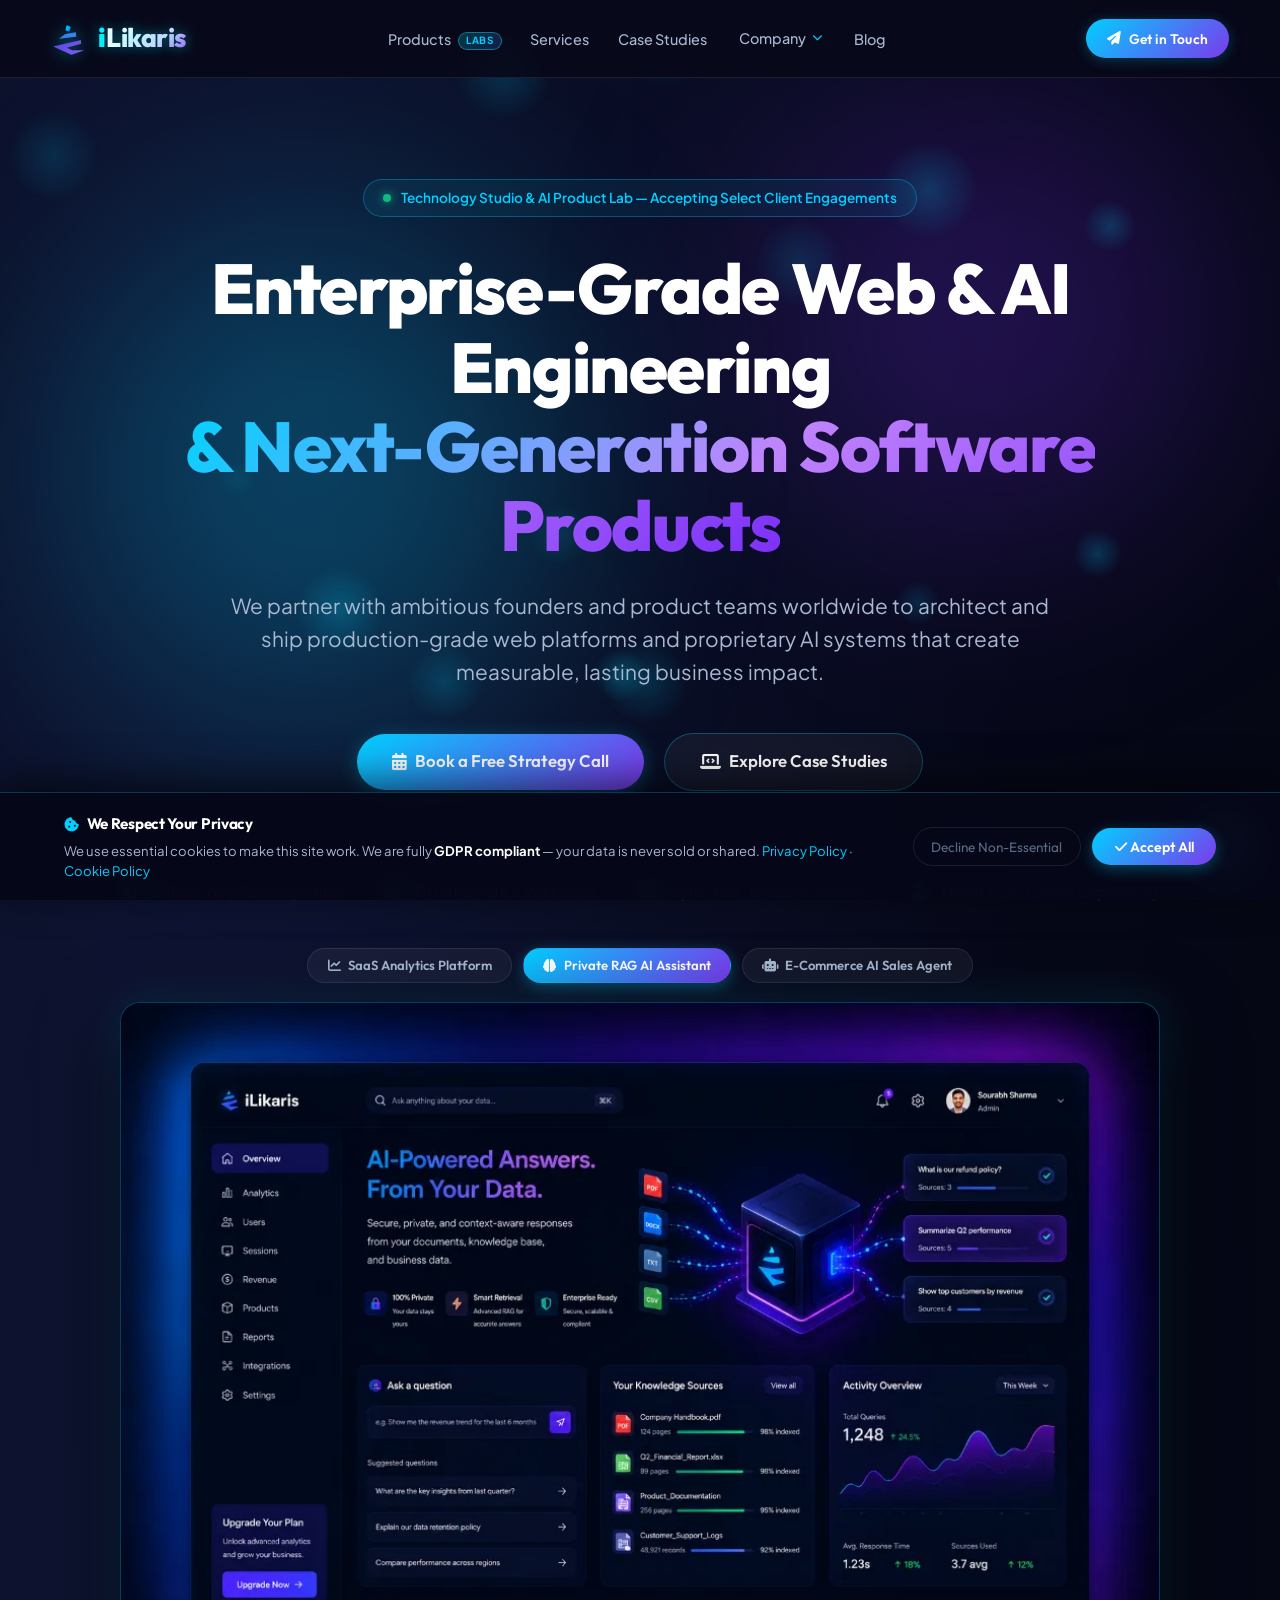
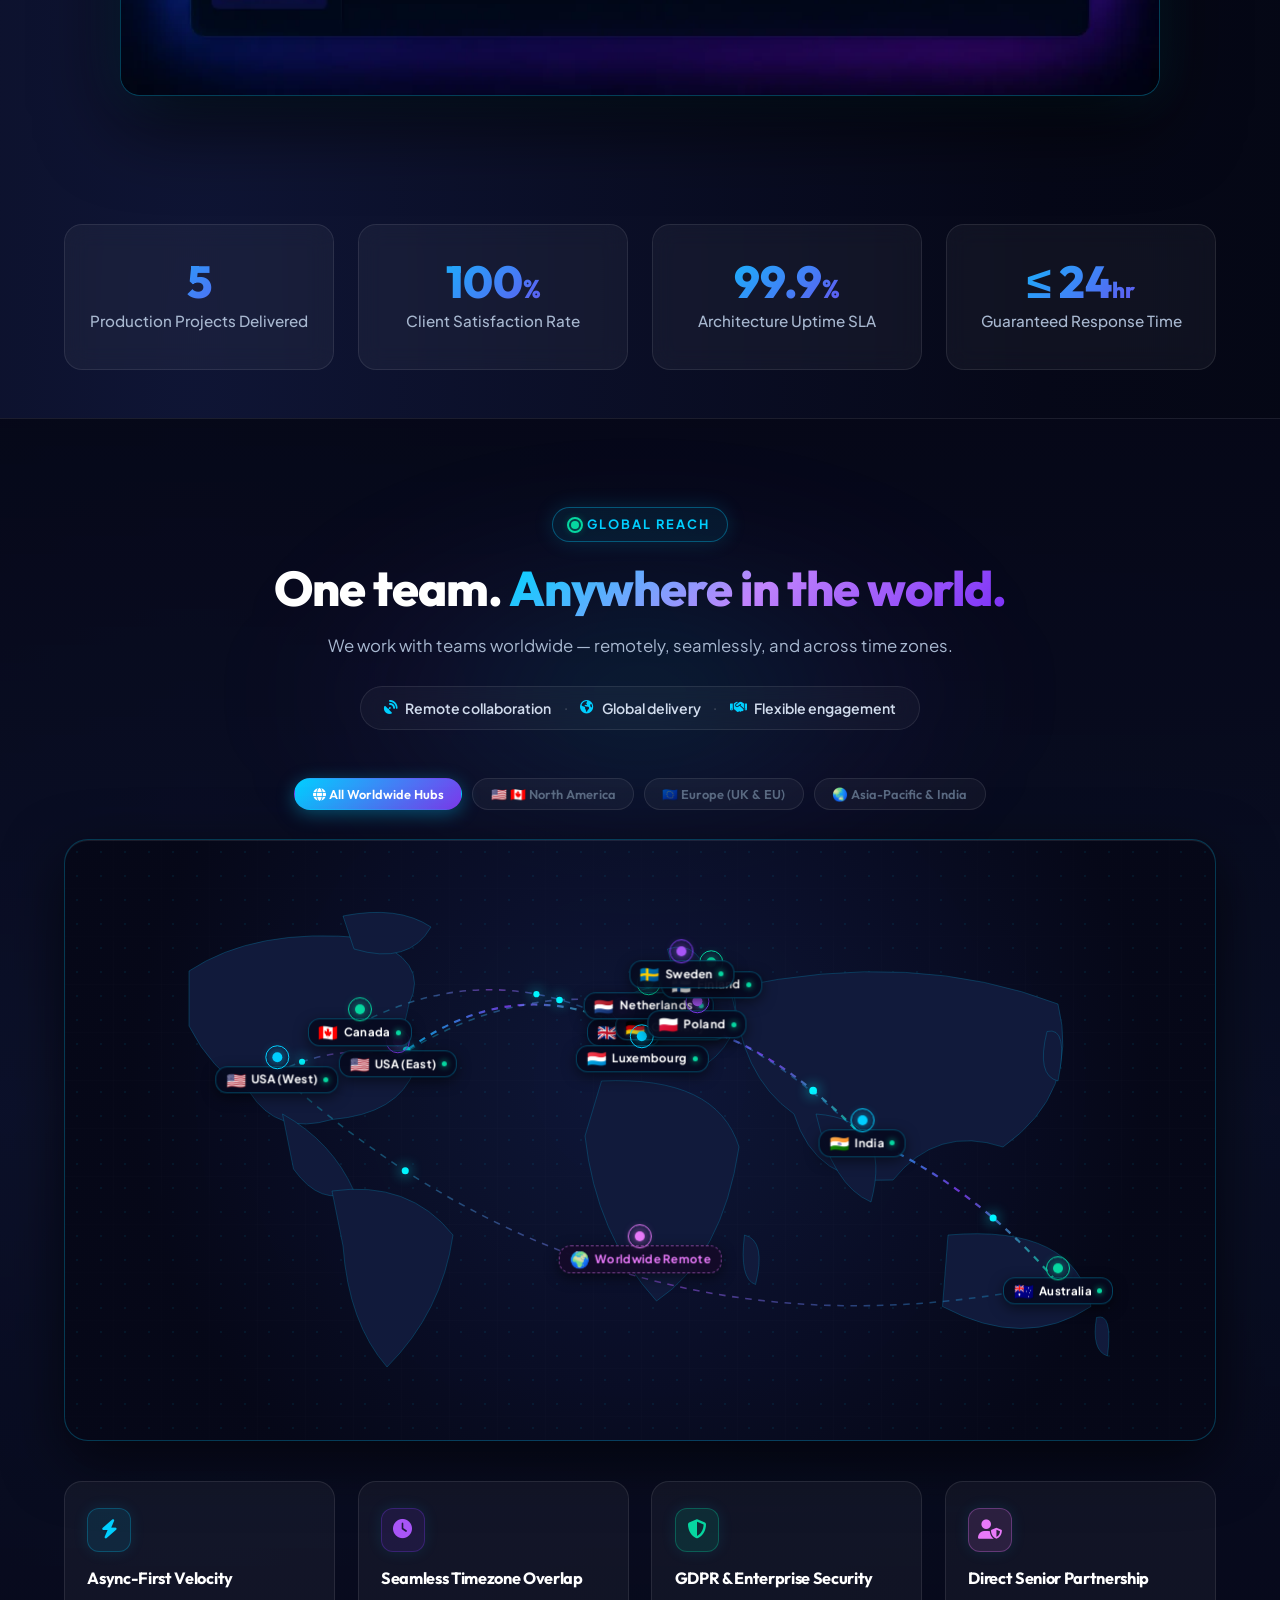
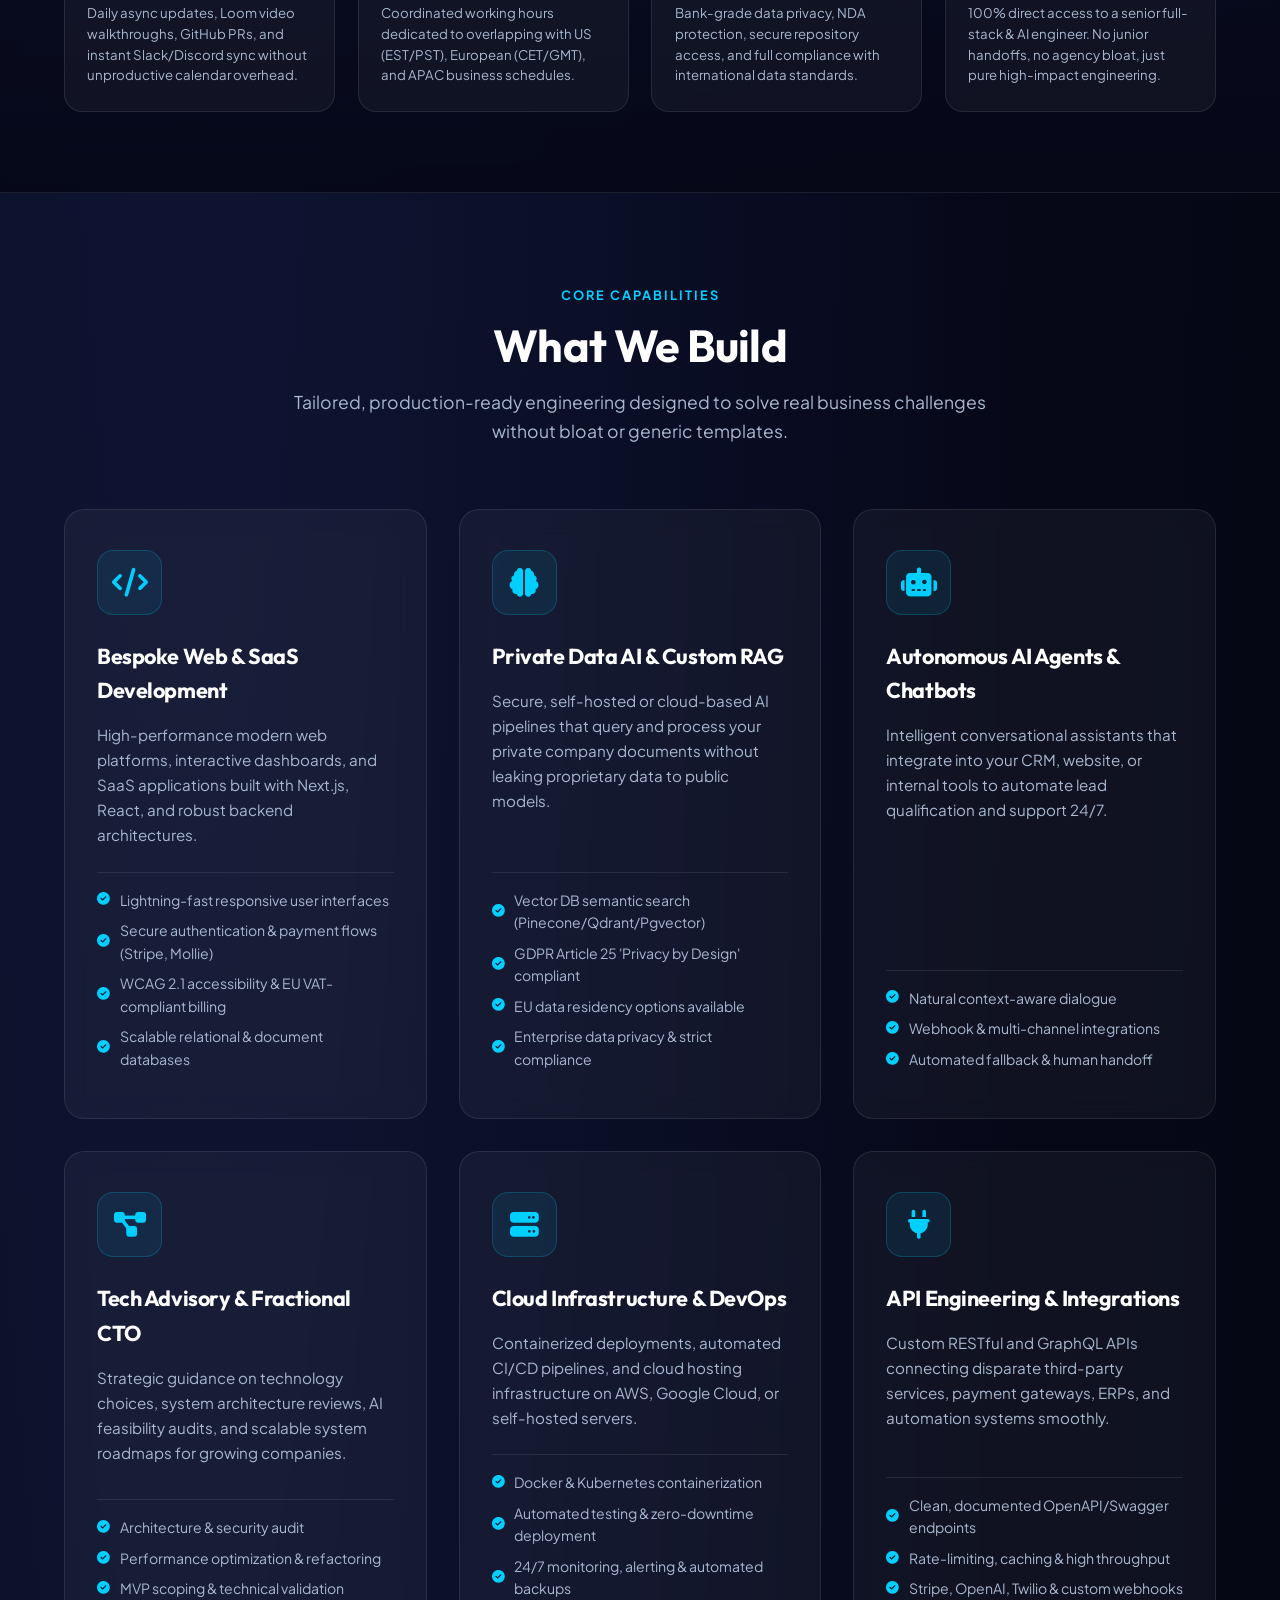
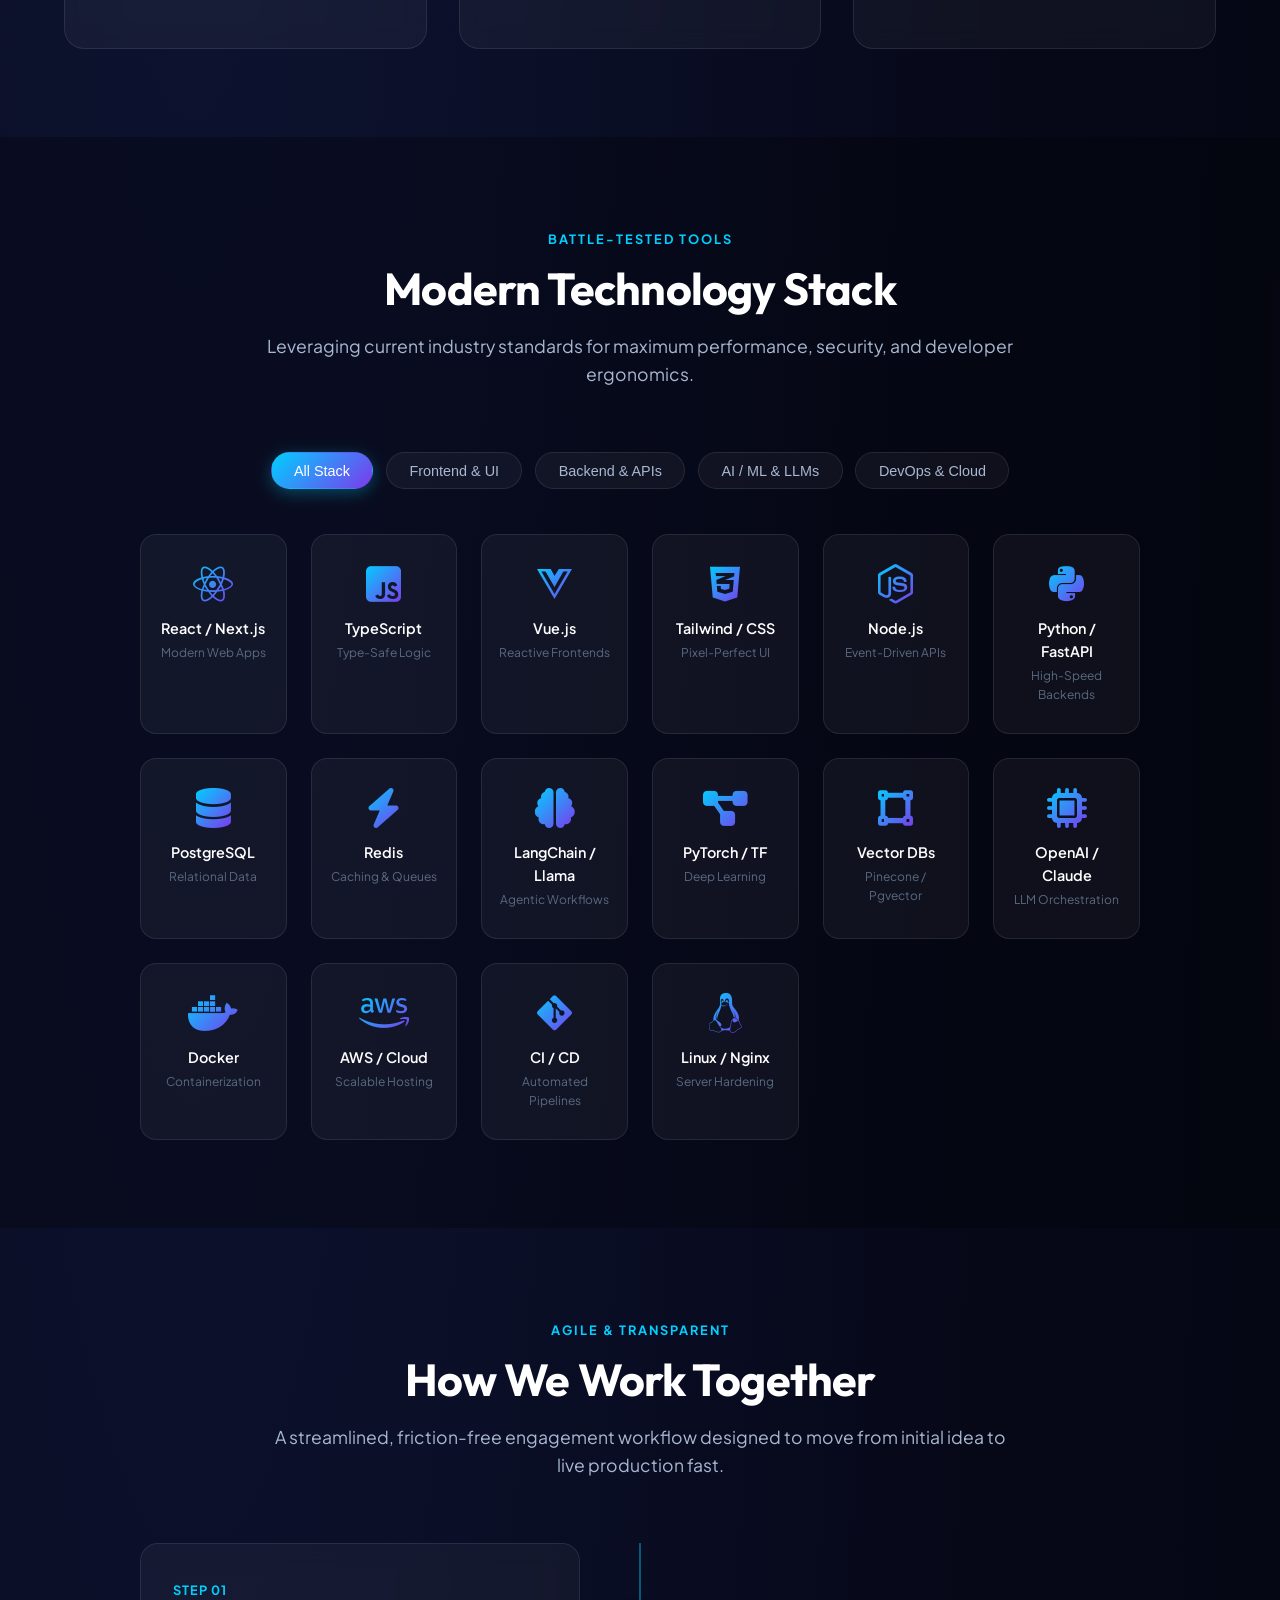
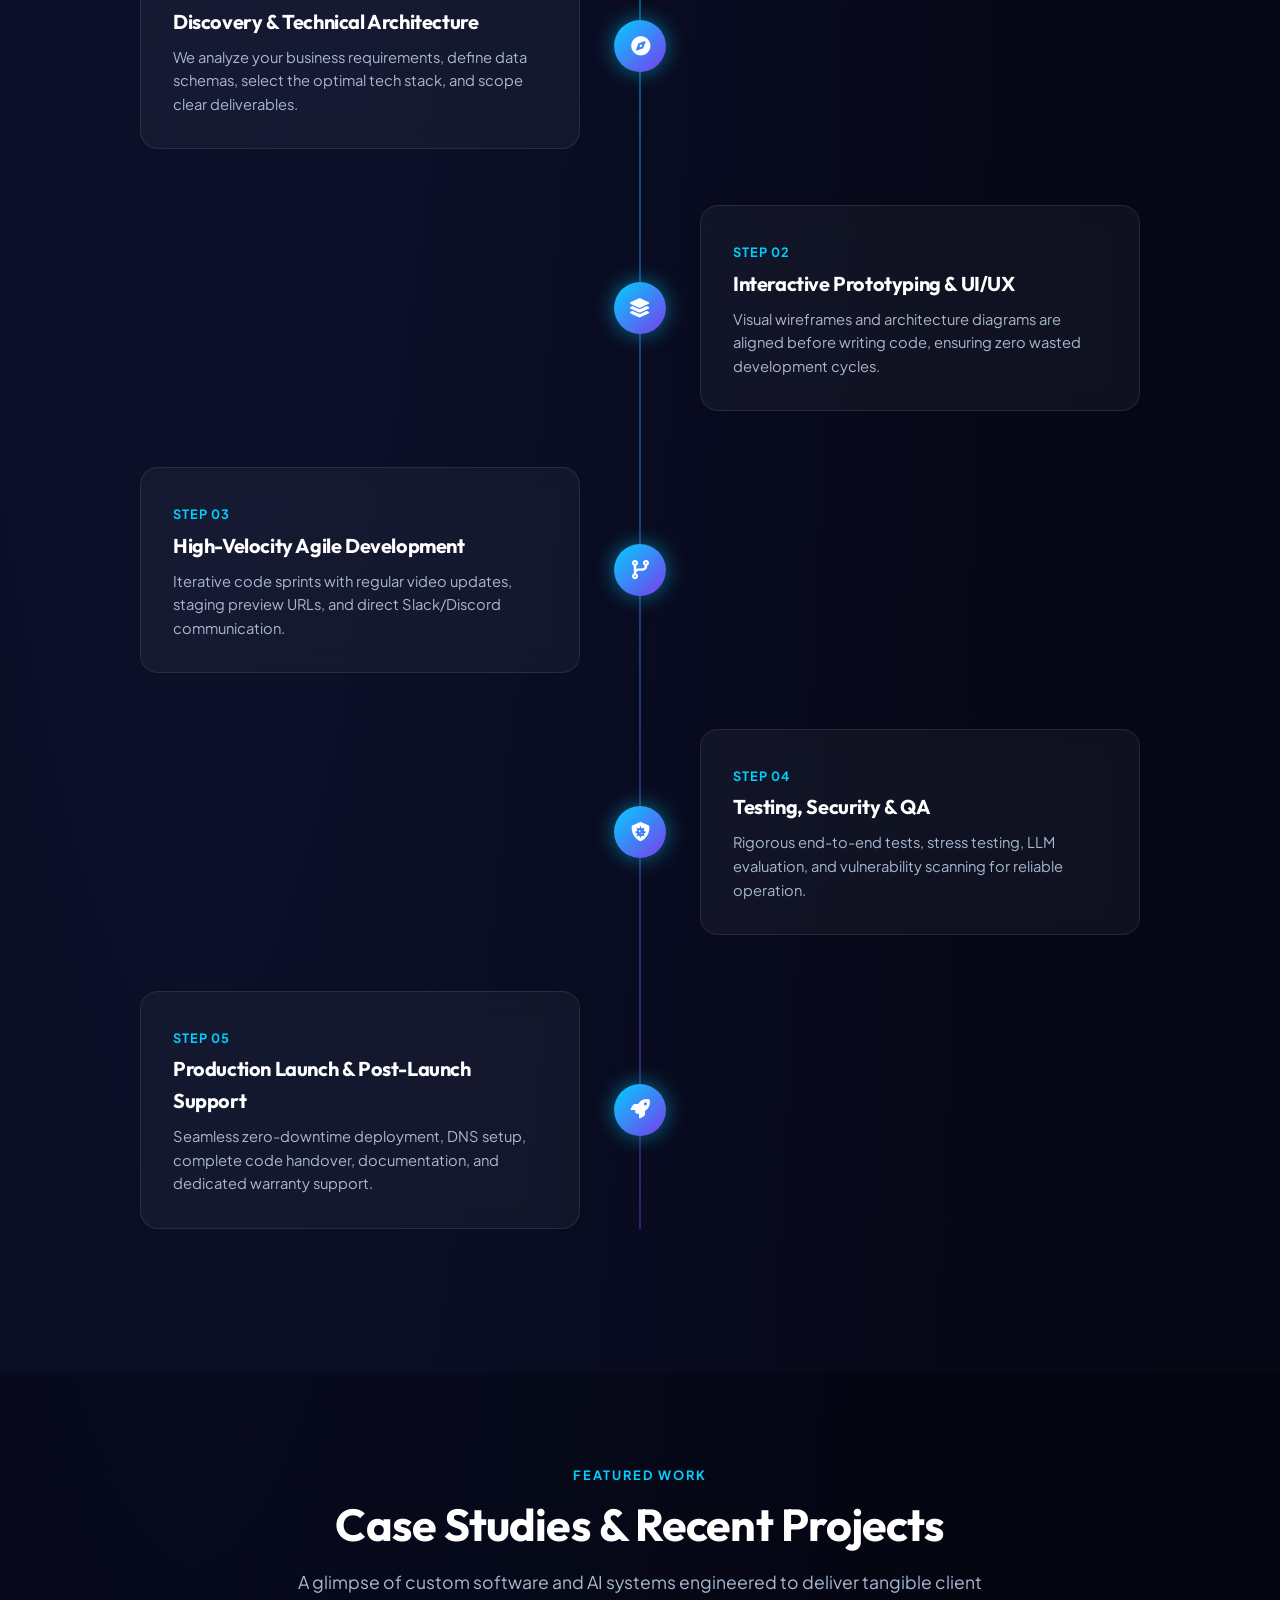
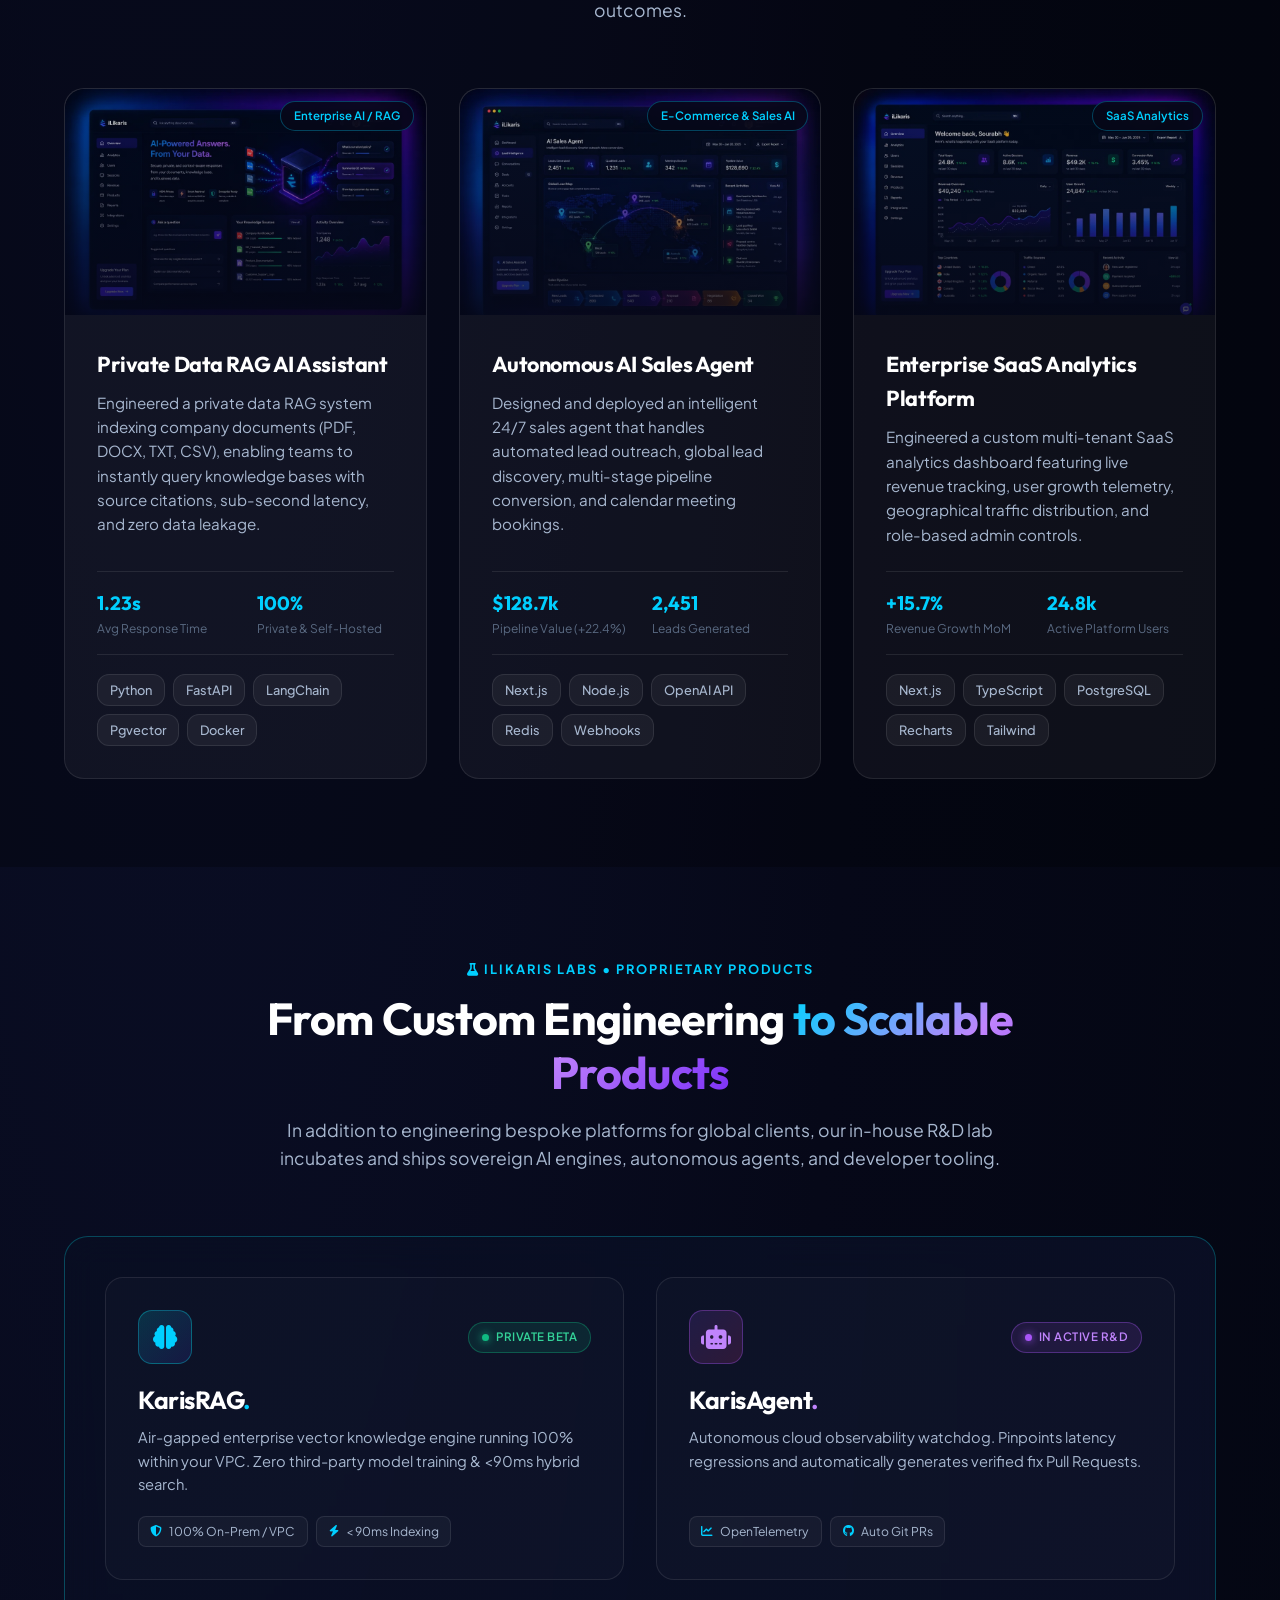
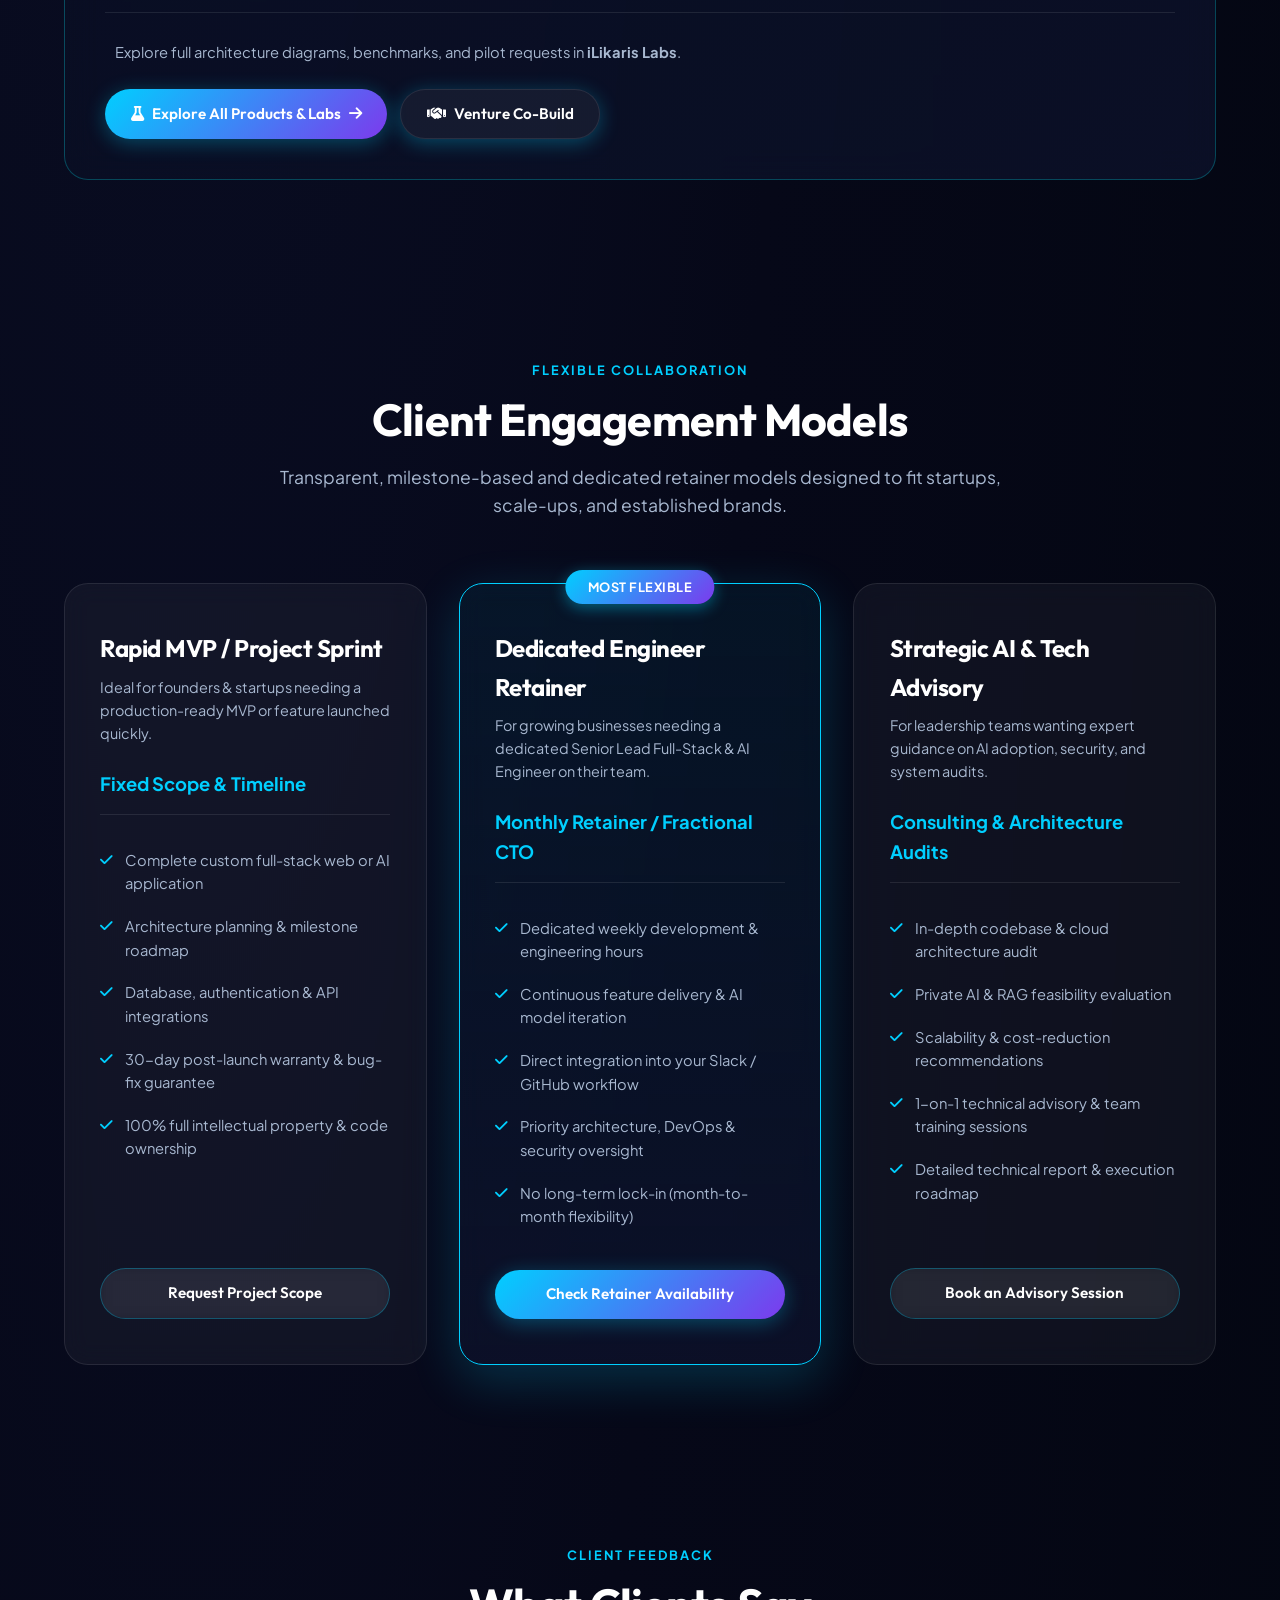
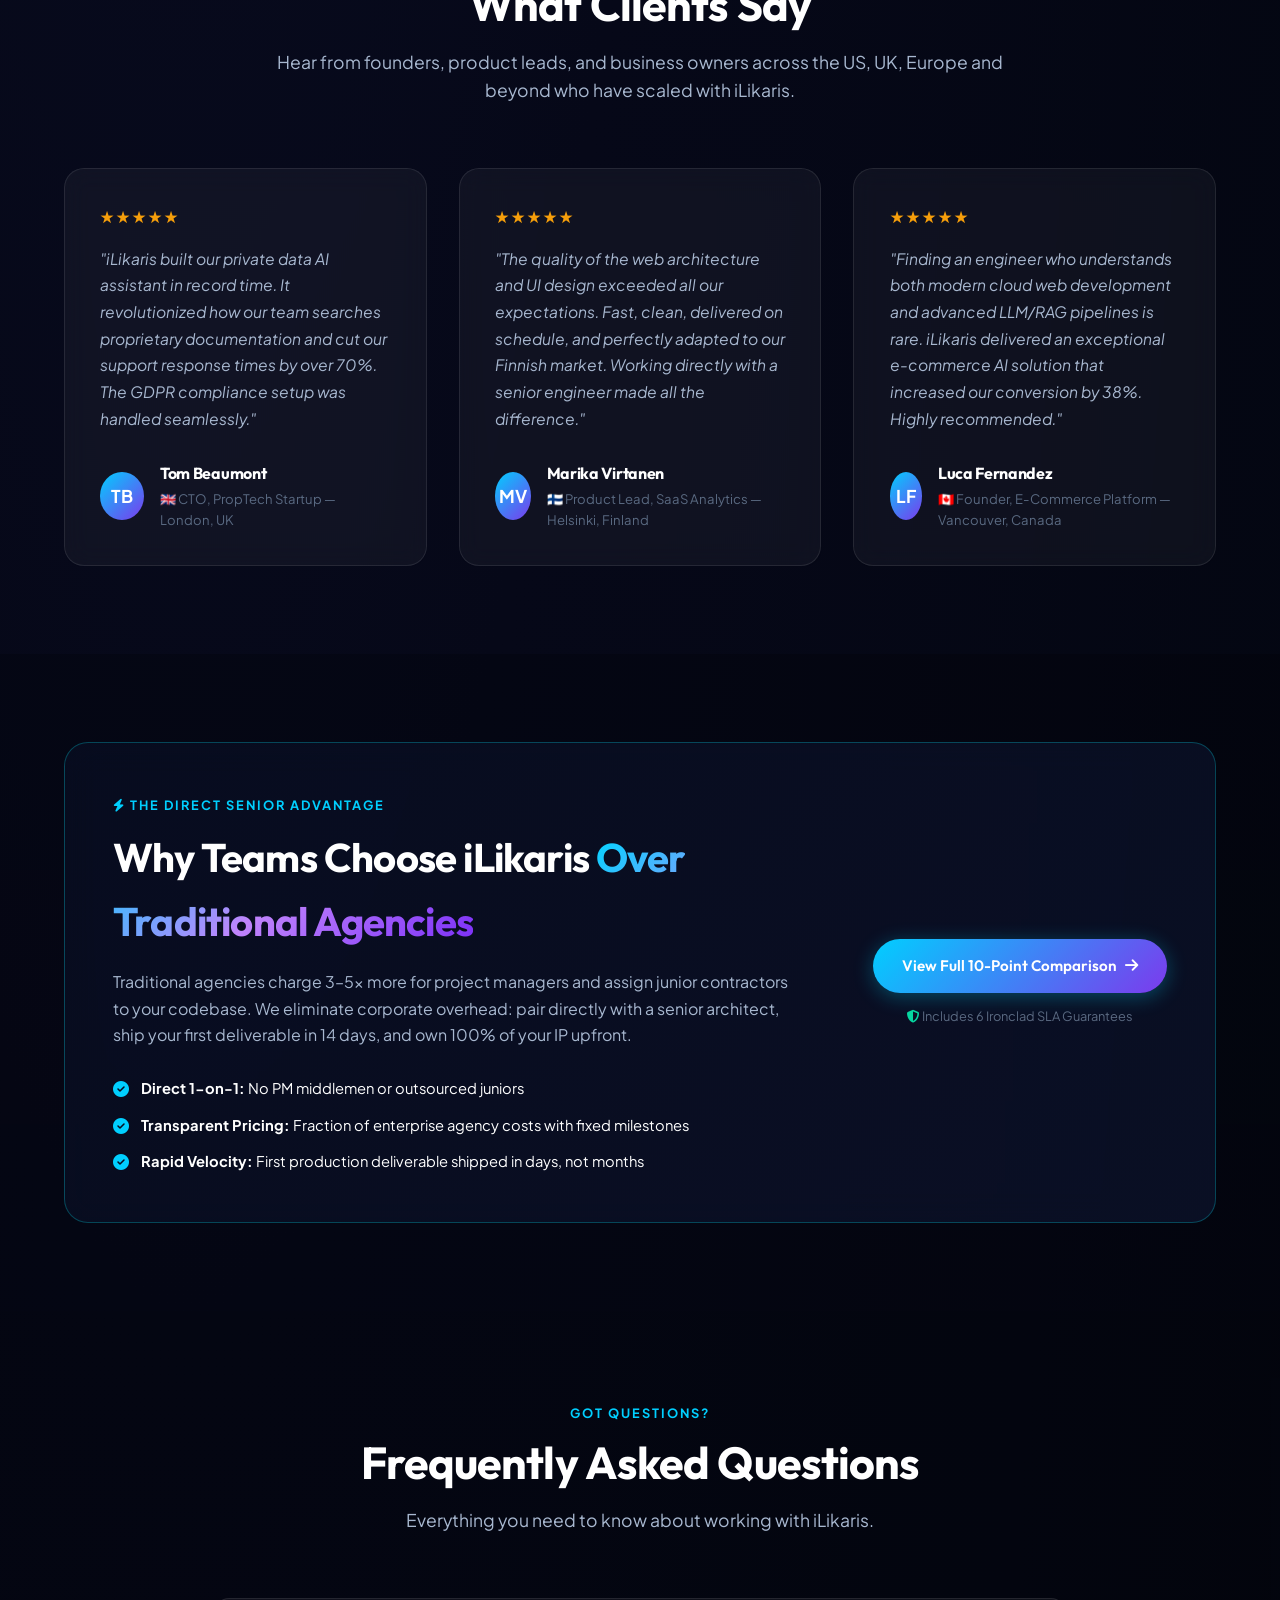
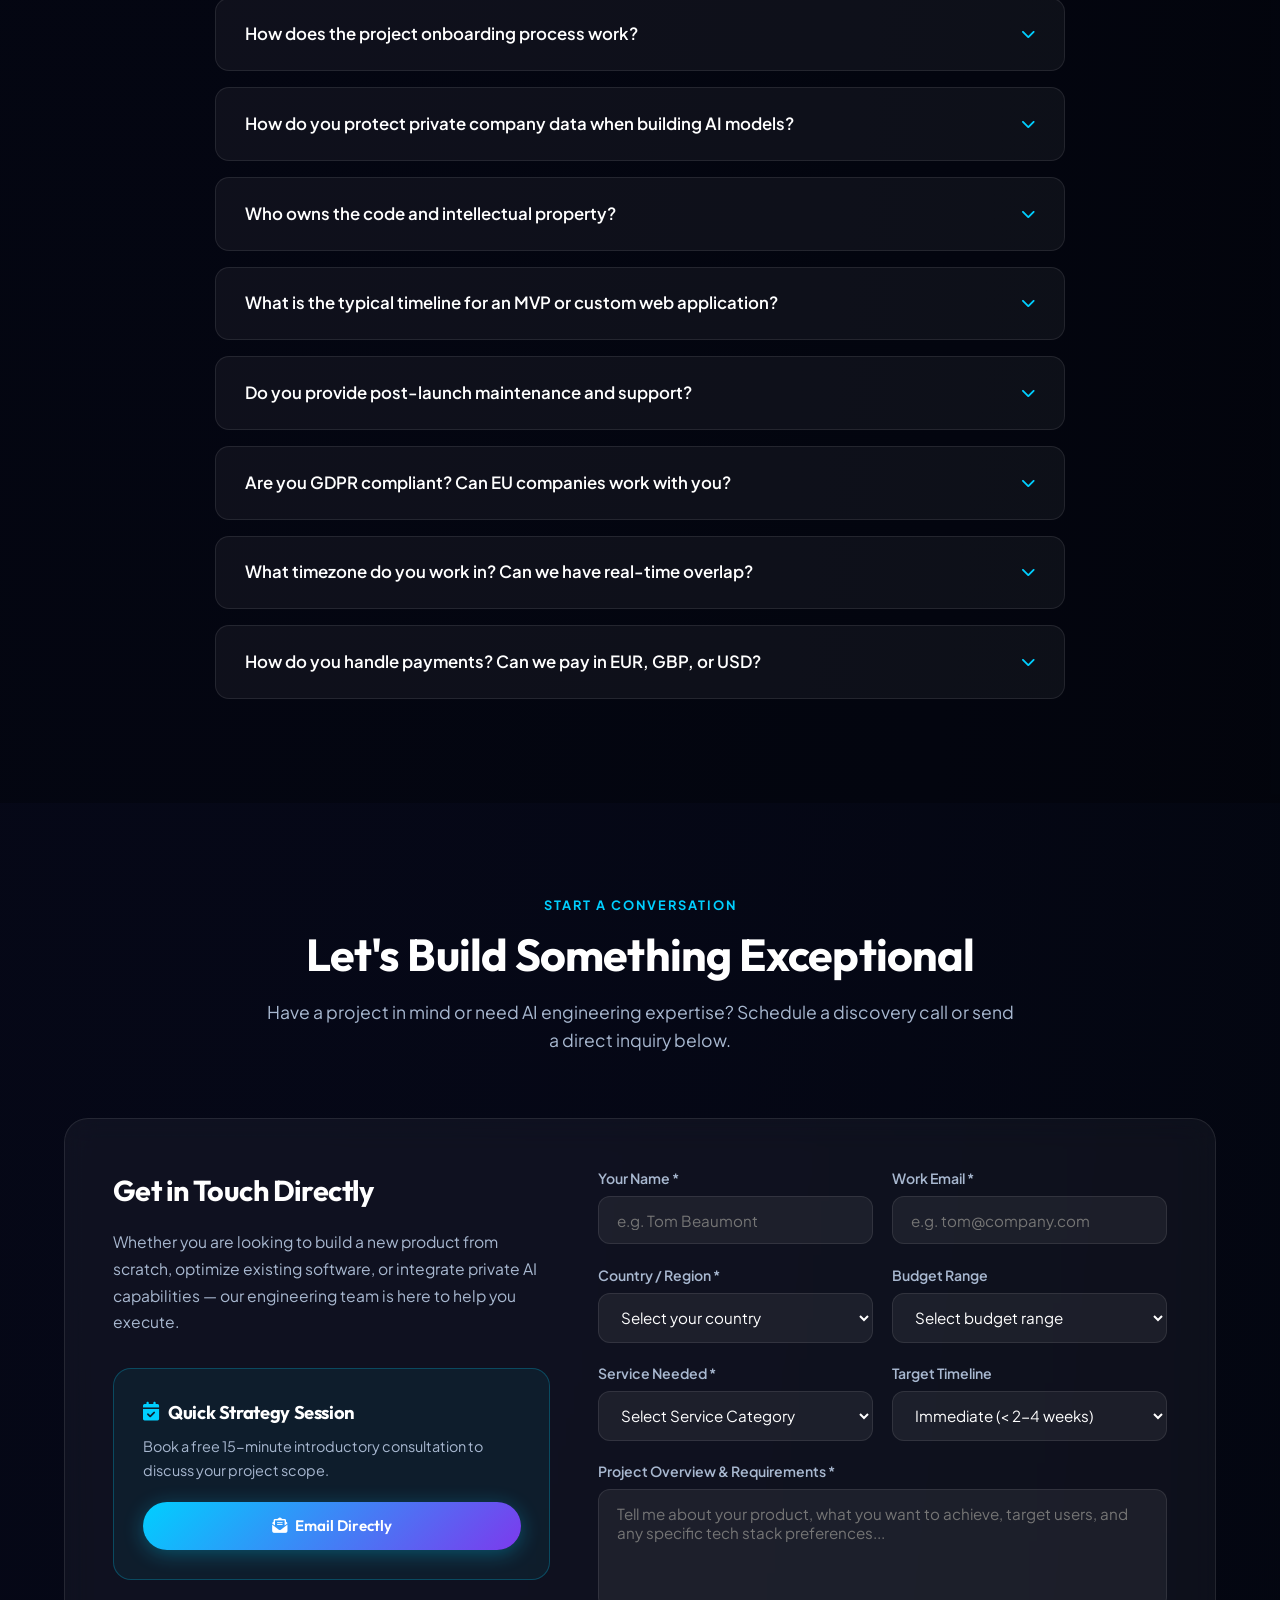
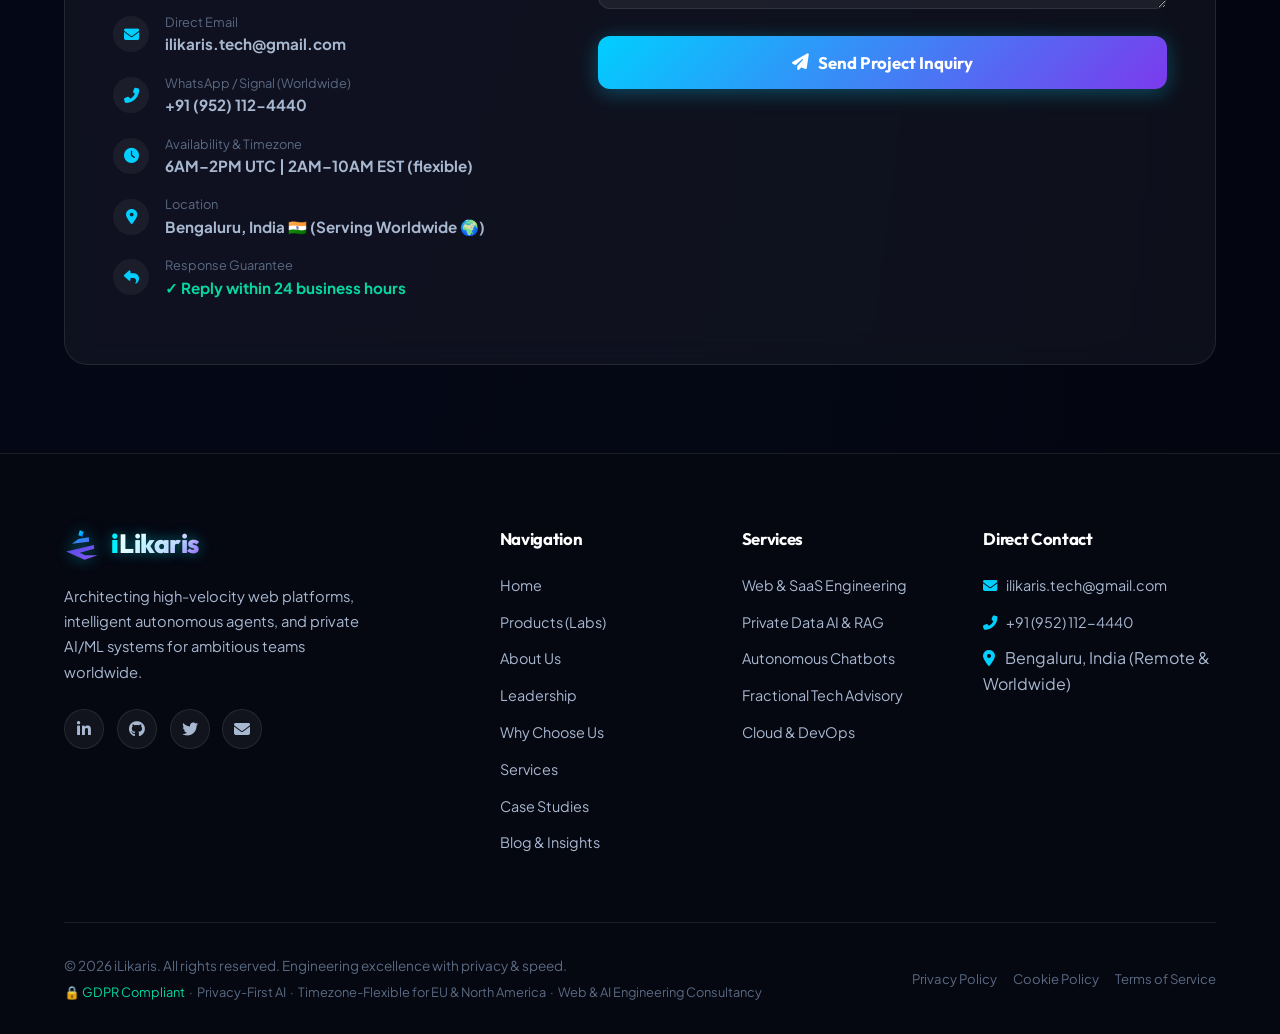
==== commit 73ae8ff2: "Add FAQPage Rich Snippet Schema and optimize enterprise SEO metadata" ====
--- a/index.html
+++ b/index.html
@@ -6,11 +6,11 @@
     <meta name="viewport" content="width=device-width, initial-scale=1.0">
     <meta name="referrer" content="strict-origin-when-cross-origin">
     <meta name="google-site-verification" content="V_WFJUBCOr53PXVxgdsfc1no9KHClJN9mOB0sNpz7Yc" />
-    <title>iLikaris | Senior Full-Stack Web & AI Engineer — Serving US, UK, Europe & Canada</title>
+    <title>iLikaris | Enterprise Web &amp; Private AI Engineering &mdash; High-Velocity Platforms &amp; Labs</title>
     <meta name="description"
-        content="iLikaris — Senior Full-Stack Engineer & AI specialist serving businesses in USA, UK, Canada, Finland, Poland, Luxembourg & Europe. GDPR-compliant private AI, bespoke web apps, and intelligent automation. Direct 1-on-1 senior engineering.">
+        content="iLikaris architects high-velocity web platforms, GDPR-compliant private AI/RAG systems, and autonomous agent workflows for ambitious teams across the US, UK, Canada &amp; Europe. Direct senior engineering &amp; proprietary Labs.">
     <meta name="keywords"
-        content="iLikaris, freelance full stack developer Europe, AI developer UK, custom web development Finland, private AI RAG Poland, Luxembourg software engineer, Canada web developer, GDPR compliant AI, Next.js developer, Python FastAPI engineer, SaaS development">
+        content="iLikaris, AI engineering company, bespoke web development, private RAG platform, autonomous AI agents, enterprise software development, GDPR compliant AI, Next.js, Python FastAPI, KarisRAG, KarisAgent">
     <link rel="canonical" href="https://ilikaris.com">
     <link rel="icon" type="image/svg+xml" href="assets/favicon.svg">
 
@@ -156,10 +156,80 @@
                 "@id": "https://ilikaris.com/#website",
                 "url": "https://ilikaris.com",
                 "name": "iLikaris",
-                "description": "Senior Full-Stack Web & AI Engineering",
+                "description": "Enterprise Web & Private AI Engineering Consultancy",
                 "publisher": {
                     "@id": "https://ilikaris.com/#organization"
                 }
+            },
+            {
+                "@type": "FAQPage",
+                "@id": "https://ilikaris.com/#faq",
+                "mainEntity": [
+                    {
+                        "@type": "Question",
+                        "name": "How does the project onboarding process work?",
+                        "acceptedAnswer": {
+                            "@type": "Answer",
+                            "text": "We start with a complimentary 15–20 minute discovery call to understand your goals, requirements, and technical constraints. Afterward, we provide a detailed proposal covering technical architecture, timeline milestones, and deliverables. Once approved, development begins immediately in agile sprints."
+                        }
+                    },
+                    {
+                        "@type": "Question",
+                        "name": "How do you protect private company data when building AI models?",
+                        "acceptedAnswer": {
+                            "@type": "Answer",
+                            "text": "Data privacy is our top priority. We use zero-retention enterprise LLM endpoints, local open-source models (such as Llama / Mistral) deployed within your private VPC, or self-hosted vector databases. Your sensitive company data is never used to train public models, and all interactions are encrypted."
+                        }
+                    },
+                    {
+                        "@type": "Question",
+                        "name": "Who owns the code and intellectual property?",
+                        "acceptedAnswer": {
+                            "@type": "Answer",
+                            "text": "You do. 100% of the source code, designs, documentation, and intellectual property belong completely to you and your company upon milestone completion."
+                        }
+                    },
+                    {
+                        "@type": "Question",
+                        "name": "What is the typical timeline for an MVP or custom web application?",
+                        "acceptedAnswer": {
+                            "@type": "Answer",
+                            "text": "Most MVPs and custom web systems take between 2 to 6 weeks from kickoff to production launch, depending on the complexity of features, integrations, and AI pipelines. We establish transparent weekly sprint goals so you always know where things stand."
+                        }
+                    },
+                    {
+                        "@type": "Question",
+                        "name": "Do you provide post-launch maintenance and support?",
+                        "acceptedAnswer": {
+                            "@type": "Answer",
+                            "text": "Yes. Every fixed-scope project includes a 30-day warranty period for bug fixes and adjustments. For ongoing feature development, infrastructure monitoring, and continuous improvements, we offer flexible monthly engineering retainer packages."
+                        }
+                    },
+                    {
+                        "@type": "Question",
+                        "name": "Are you GDPR compliant? Can EU companies work with you?",
+                        "acceptedAnswer": {
+                            "@type": "Answer",
+                            "text": "Absolutely. All AI and software systems we architect are GDPR-ready with Privacy by Design (Article 25) as a core principle. EU data residency options are available (e.g., hosting in Frankfurt or Amsterdam AWS regions). Engagement contracts can include a Data Processing Agreement (DPA) as required by GDPR Article 28."
+                        }
+                    },
+                    {
+                        "@type": "Question",
+                        "name": "What timezone do you work in? Can we have real-time overlap?",
+                        "acceptedAnswer": {
+                            "@type": "Answer",
+                            "text": "Our team operates with dedicated overlap hours to serve international clients across European mornings (6AM–2PM UTC) and US East Coast business hours (8AM–12PM EST). We provide same-day async updates via Slack/email and scheduled live video syncs."
+                        }
+                    },
+                    {
+                        "@type": "Question",
+                        "name": "How do you handle payments? Can we pay in EUR, GBP, or USD?",
+                        "acceptedAnswer": {
+                            "@type": "Answer",
+                            "text": "Yes. We accept payments in USD, EUR, GBP, CAD, PLN, and more via Stripe, Wise, or direct bank transfer. Proper invoices are issued with full VAT/tax compliance depending on your jurisdiction."
+                        }
+                    }
+                ]
             }
         ]
     }
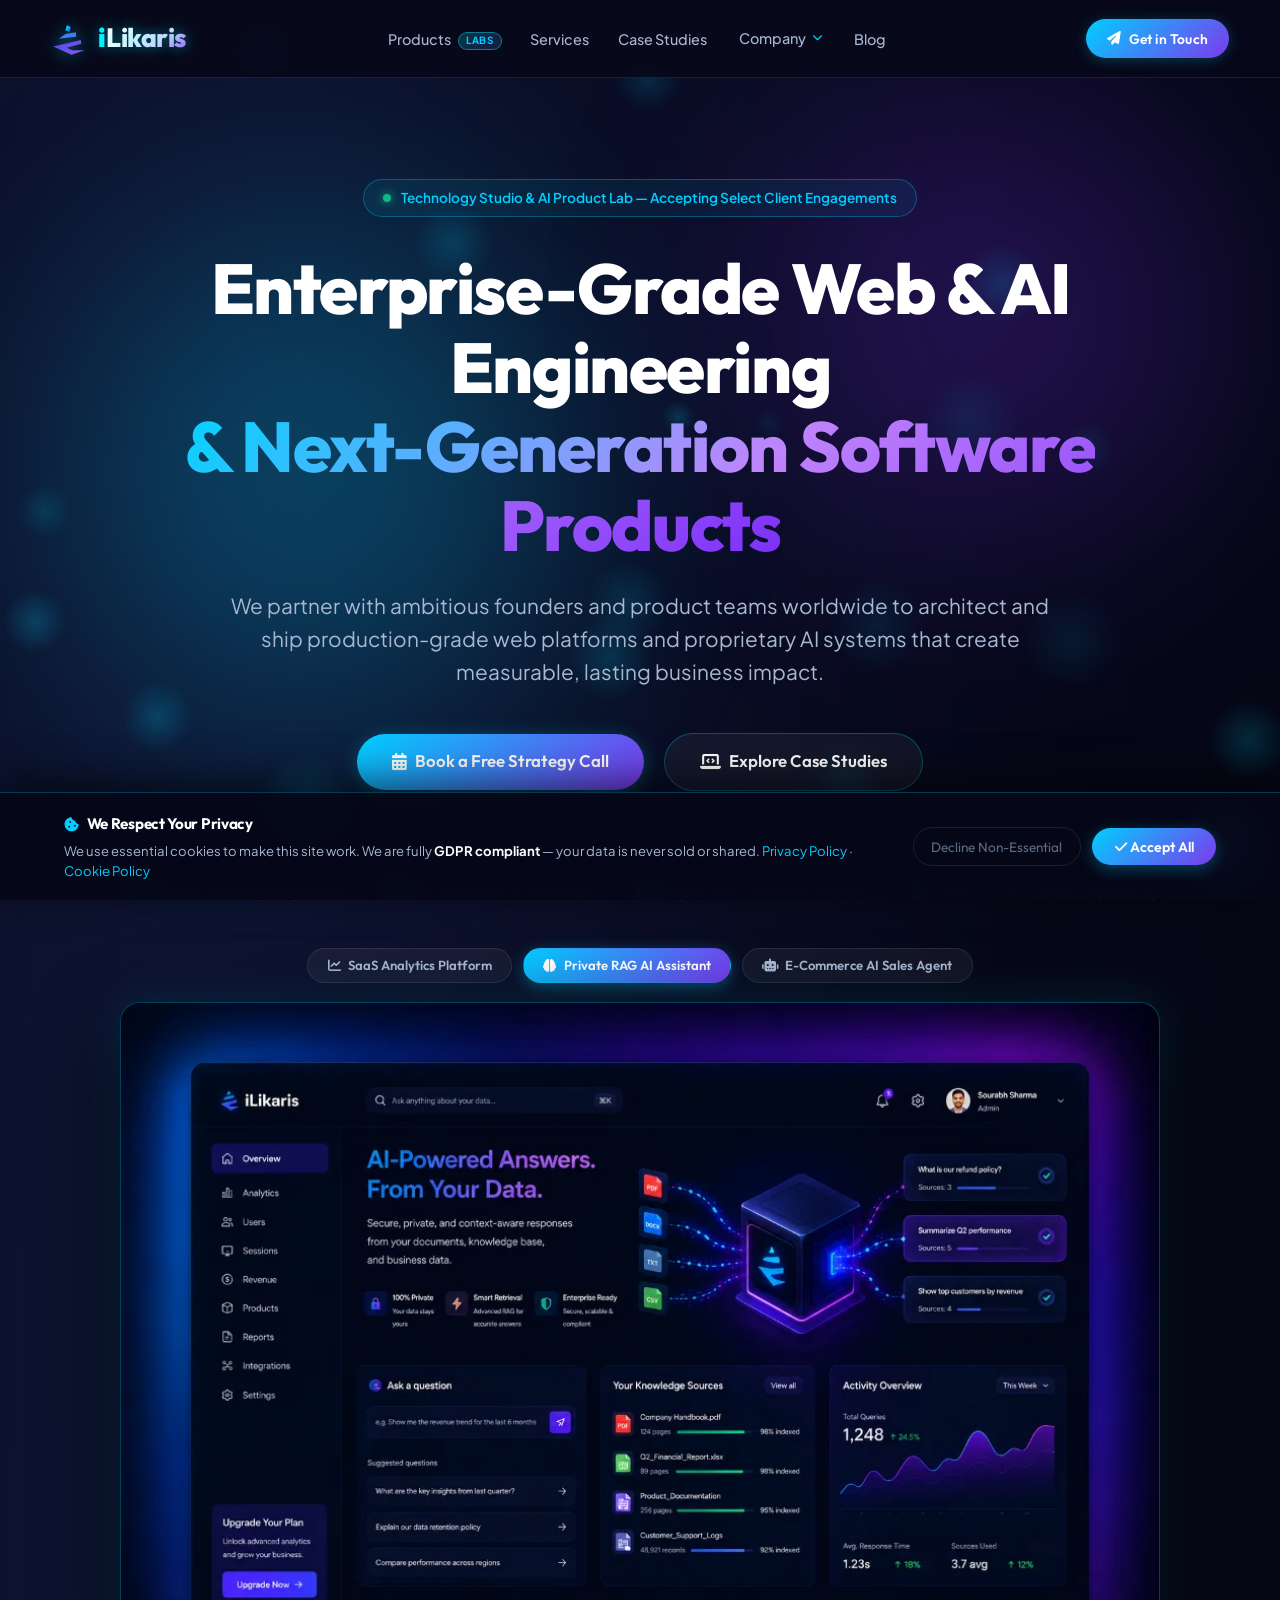
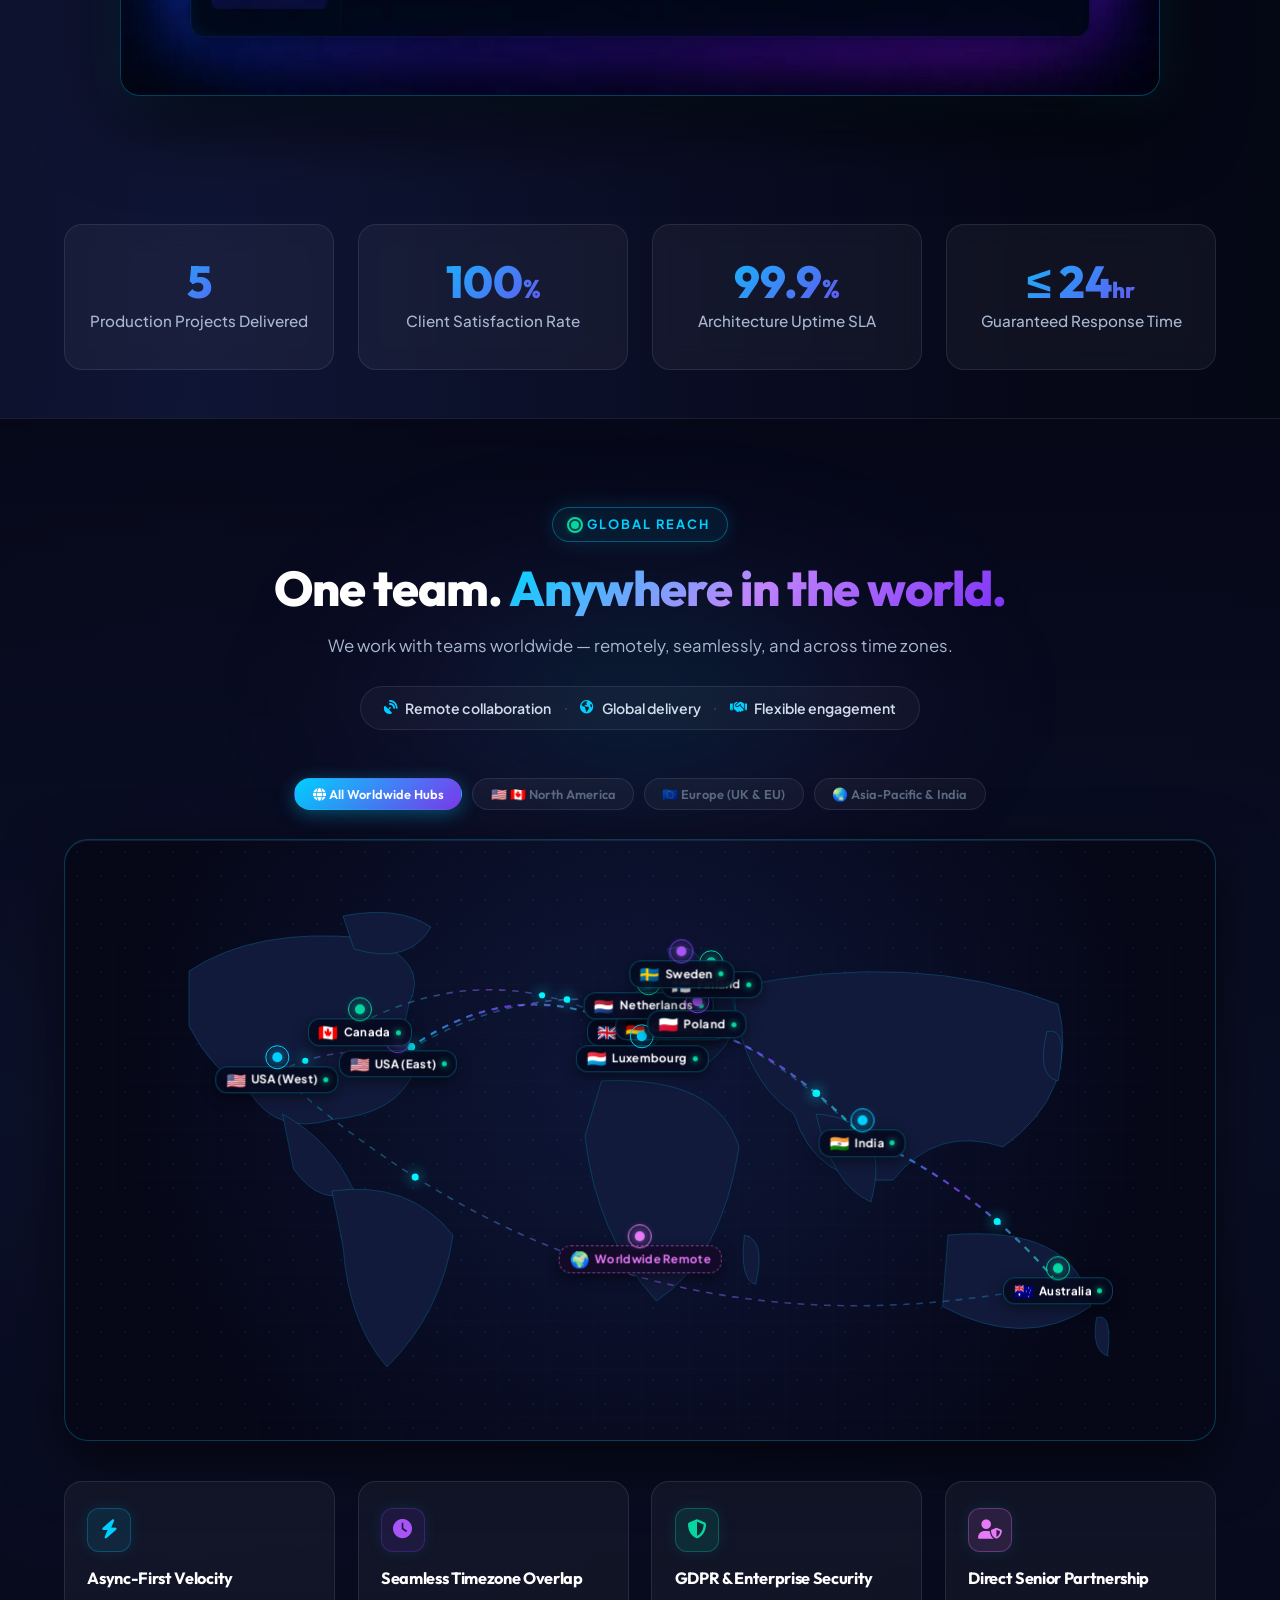
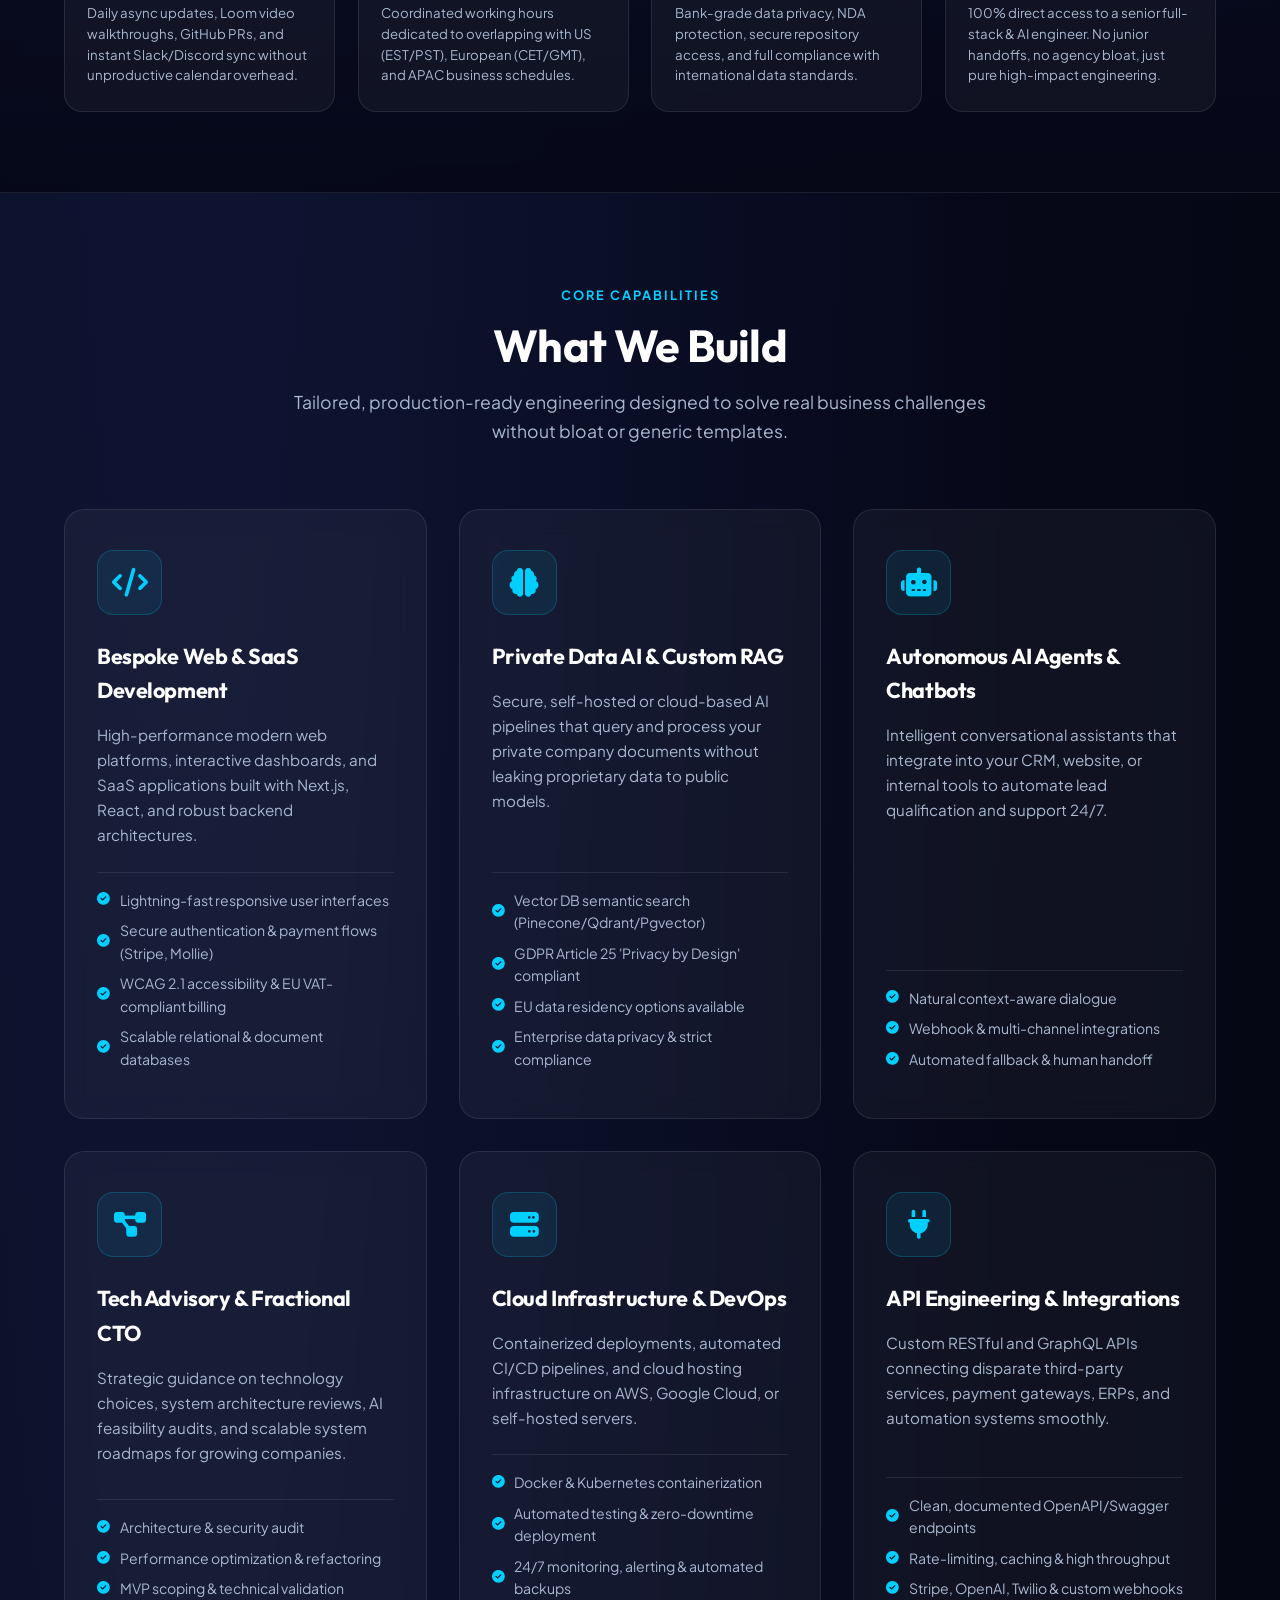
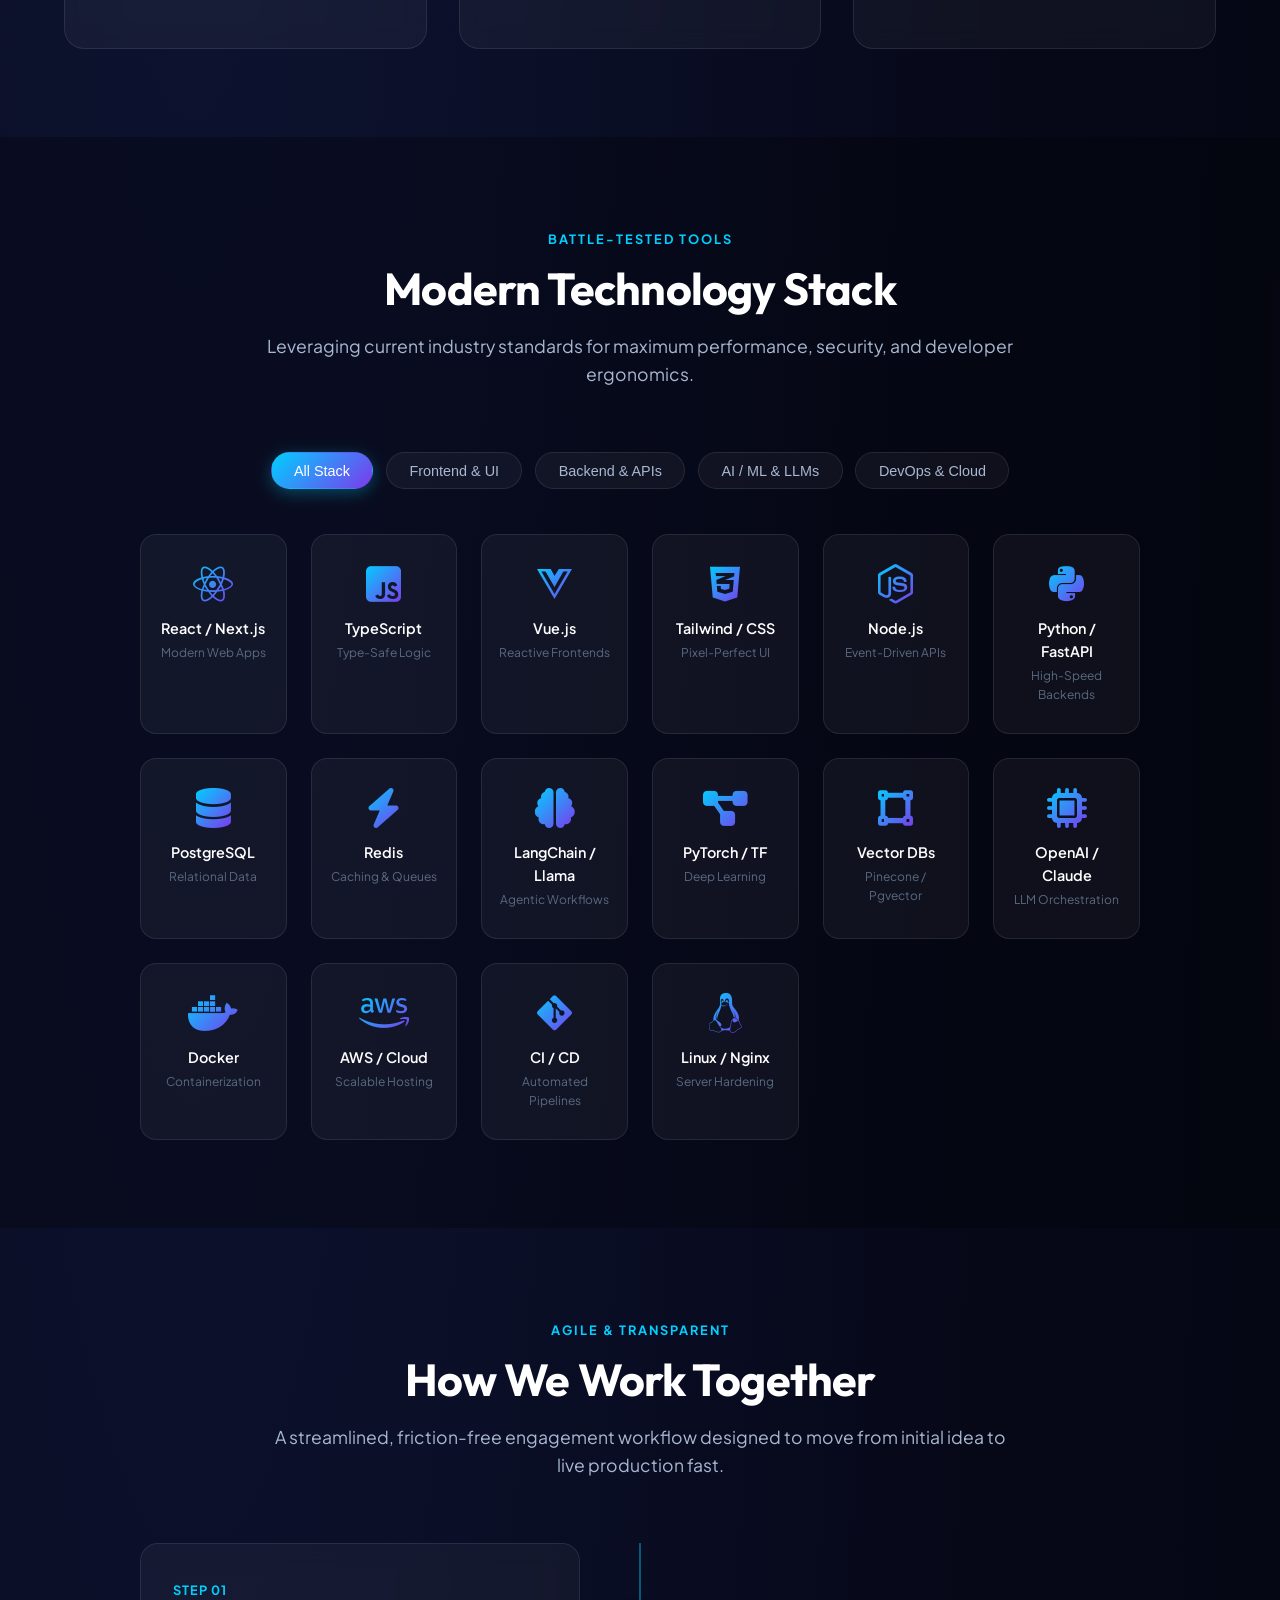
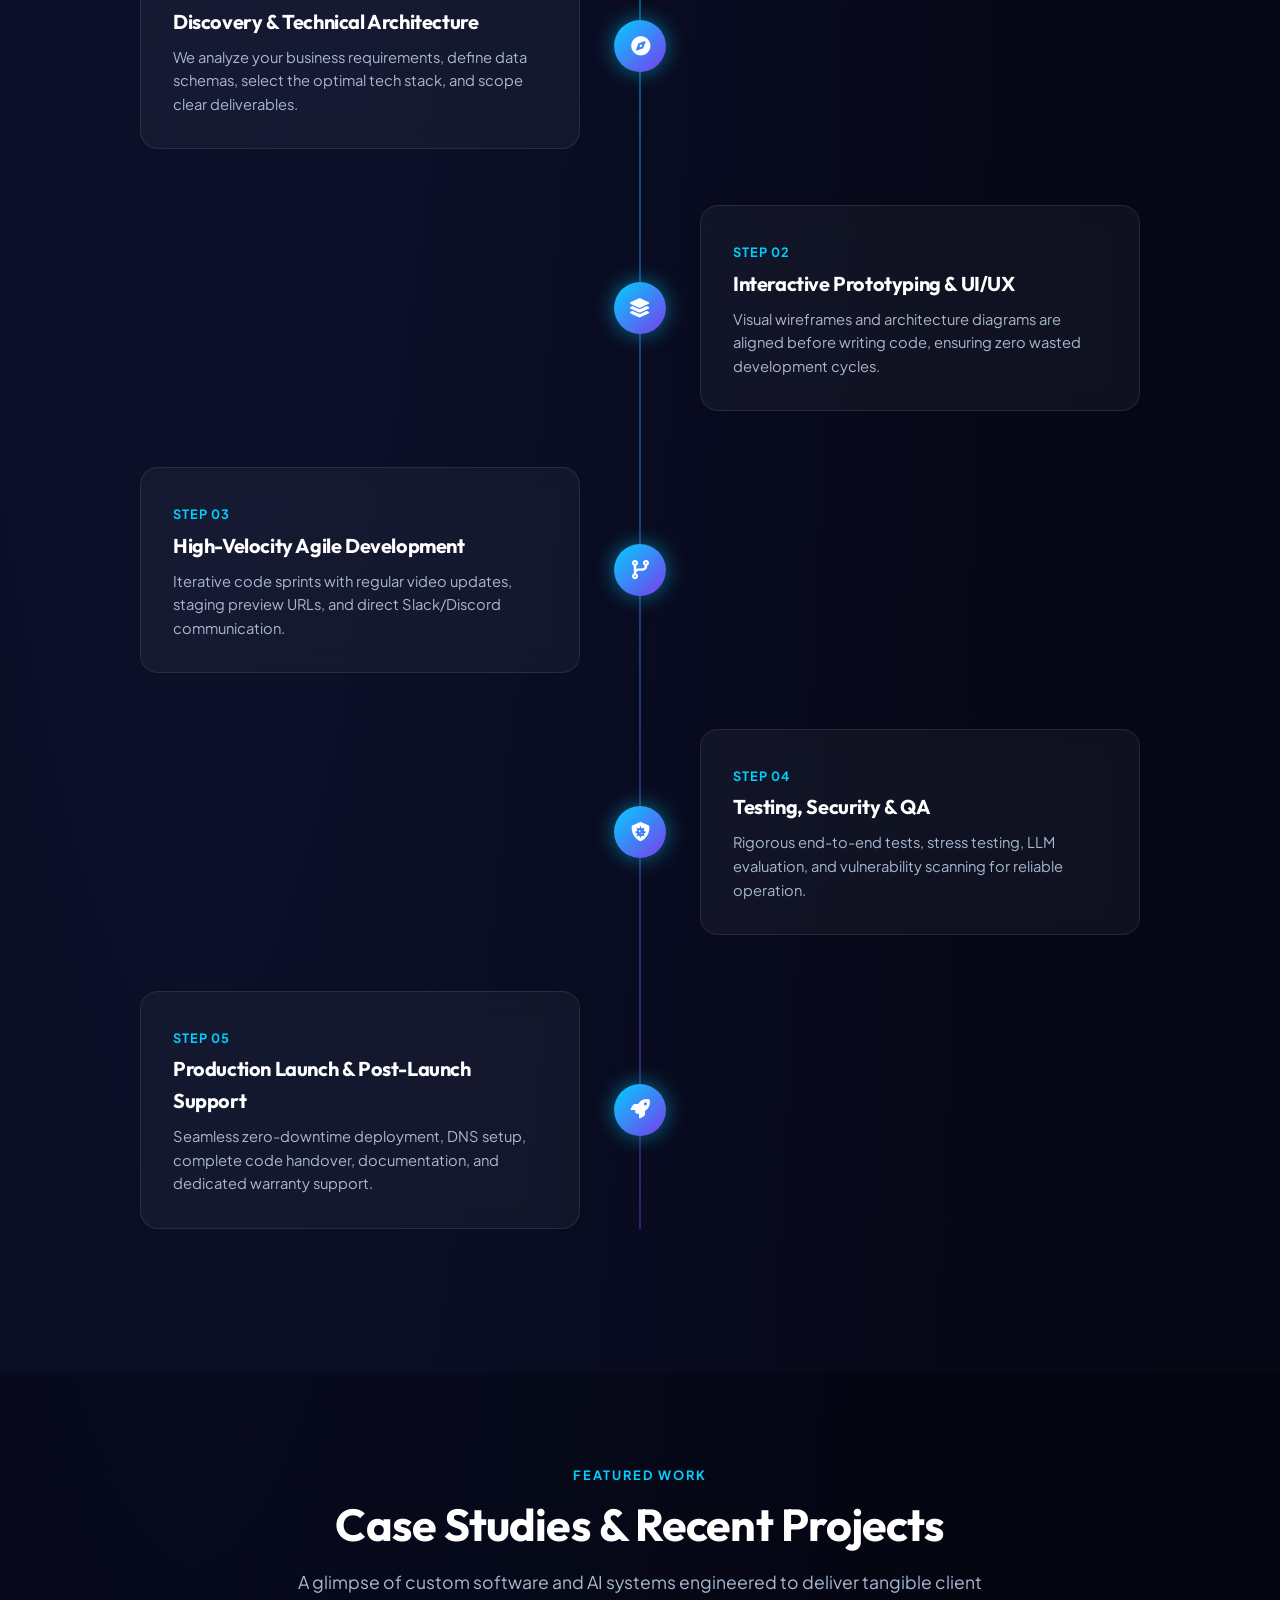
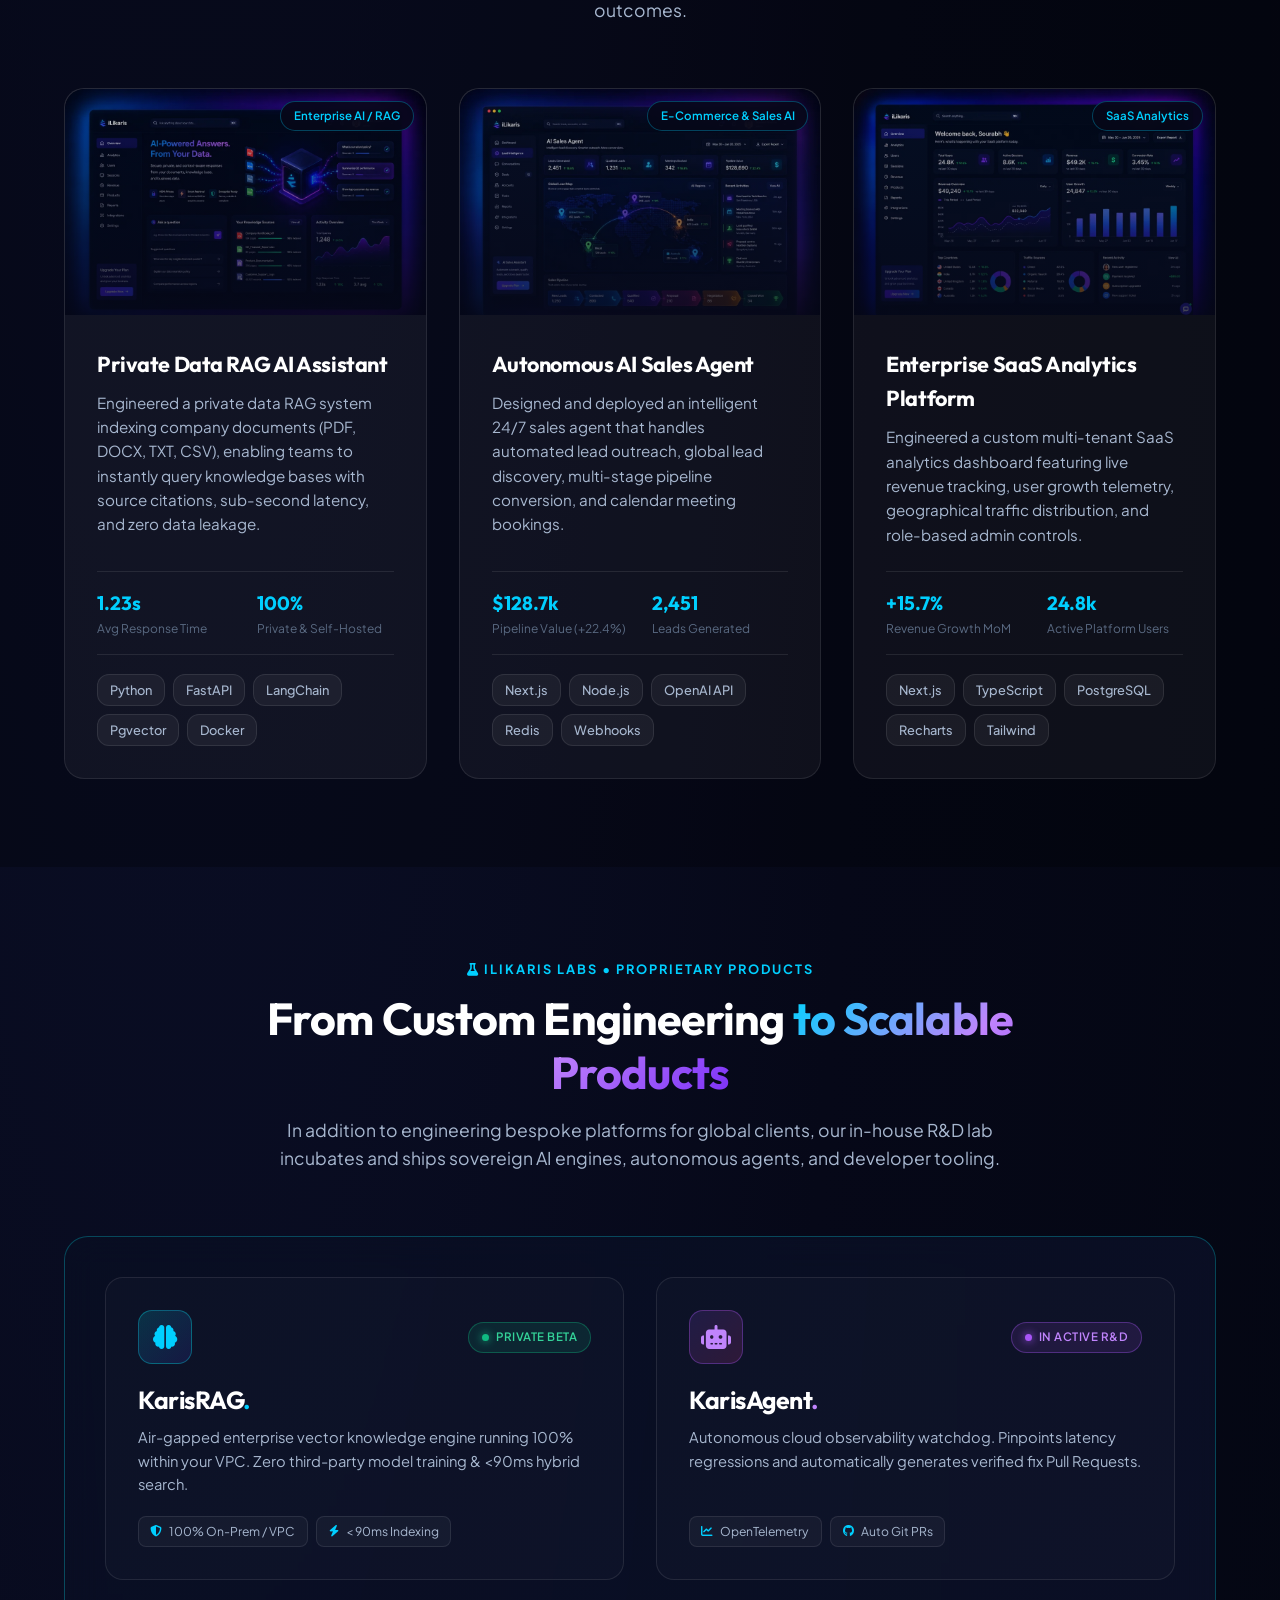
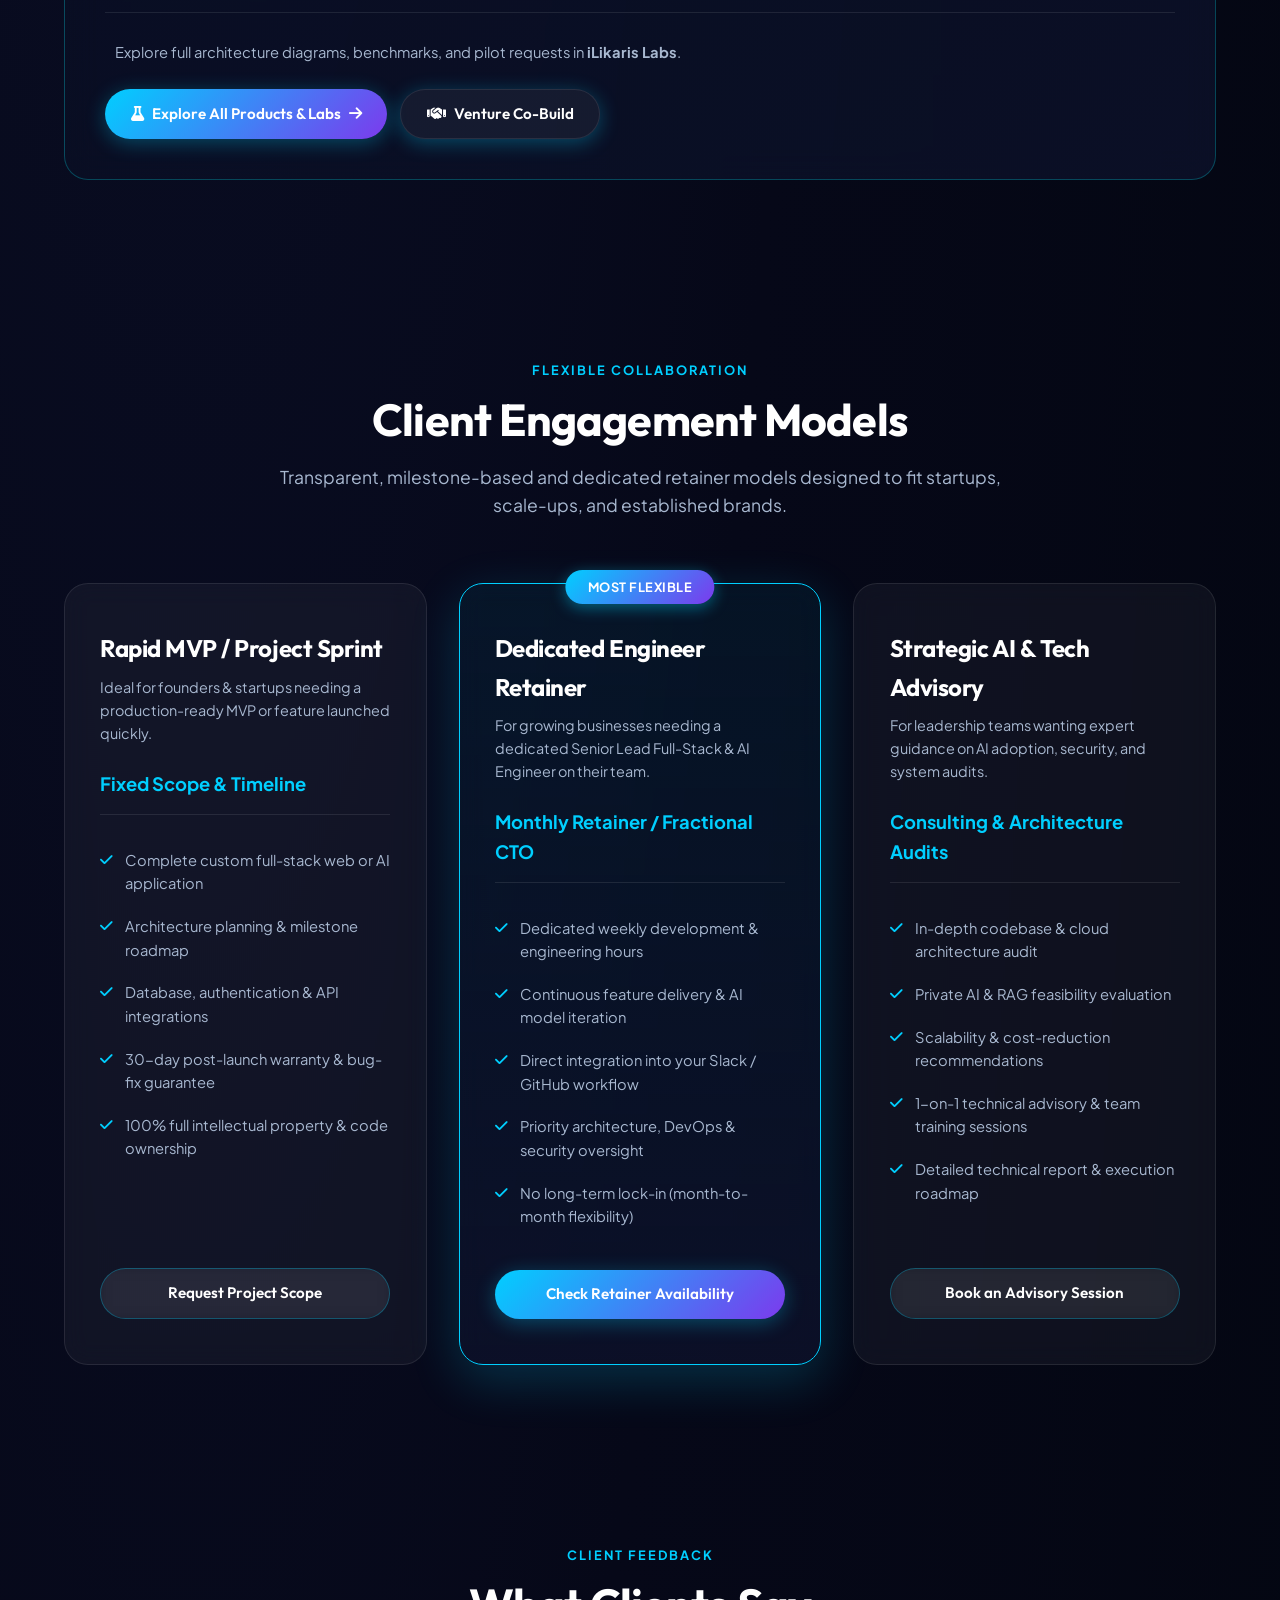
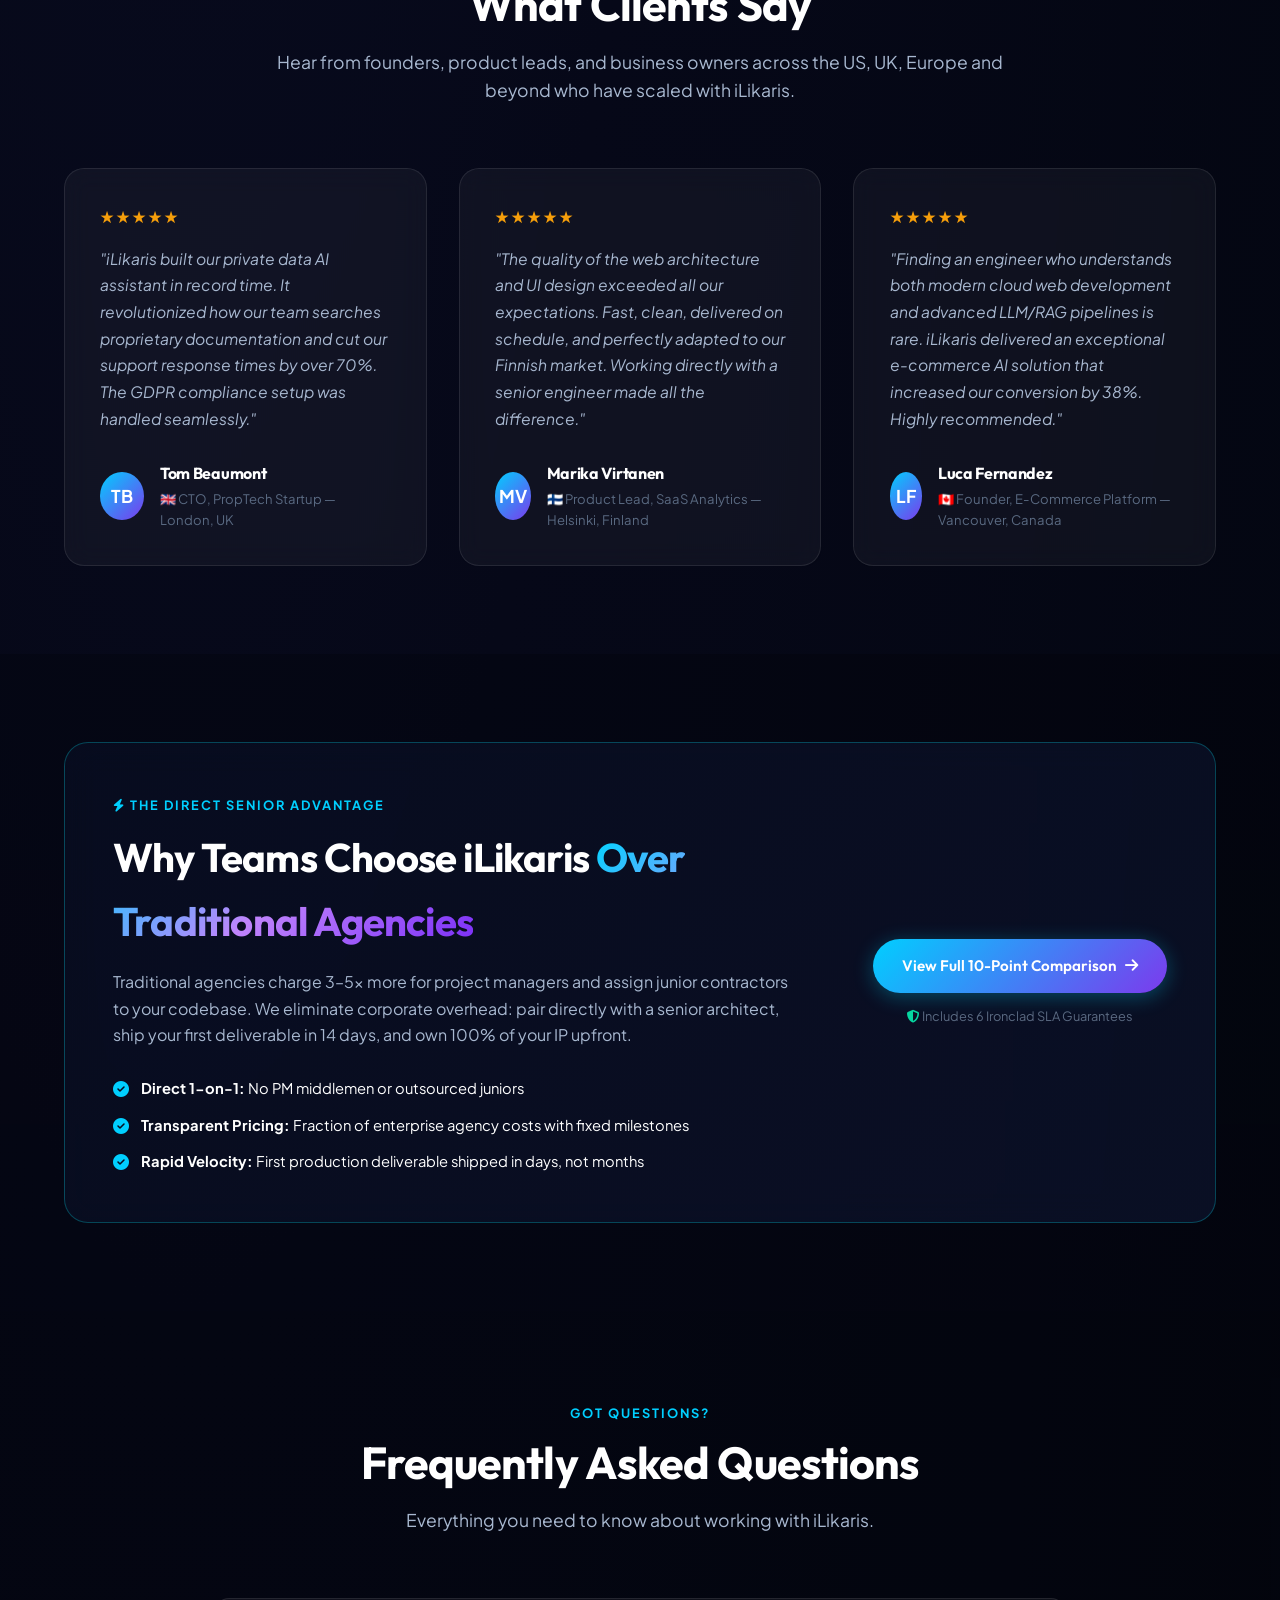
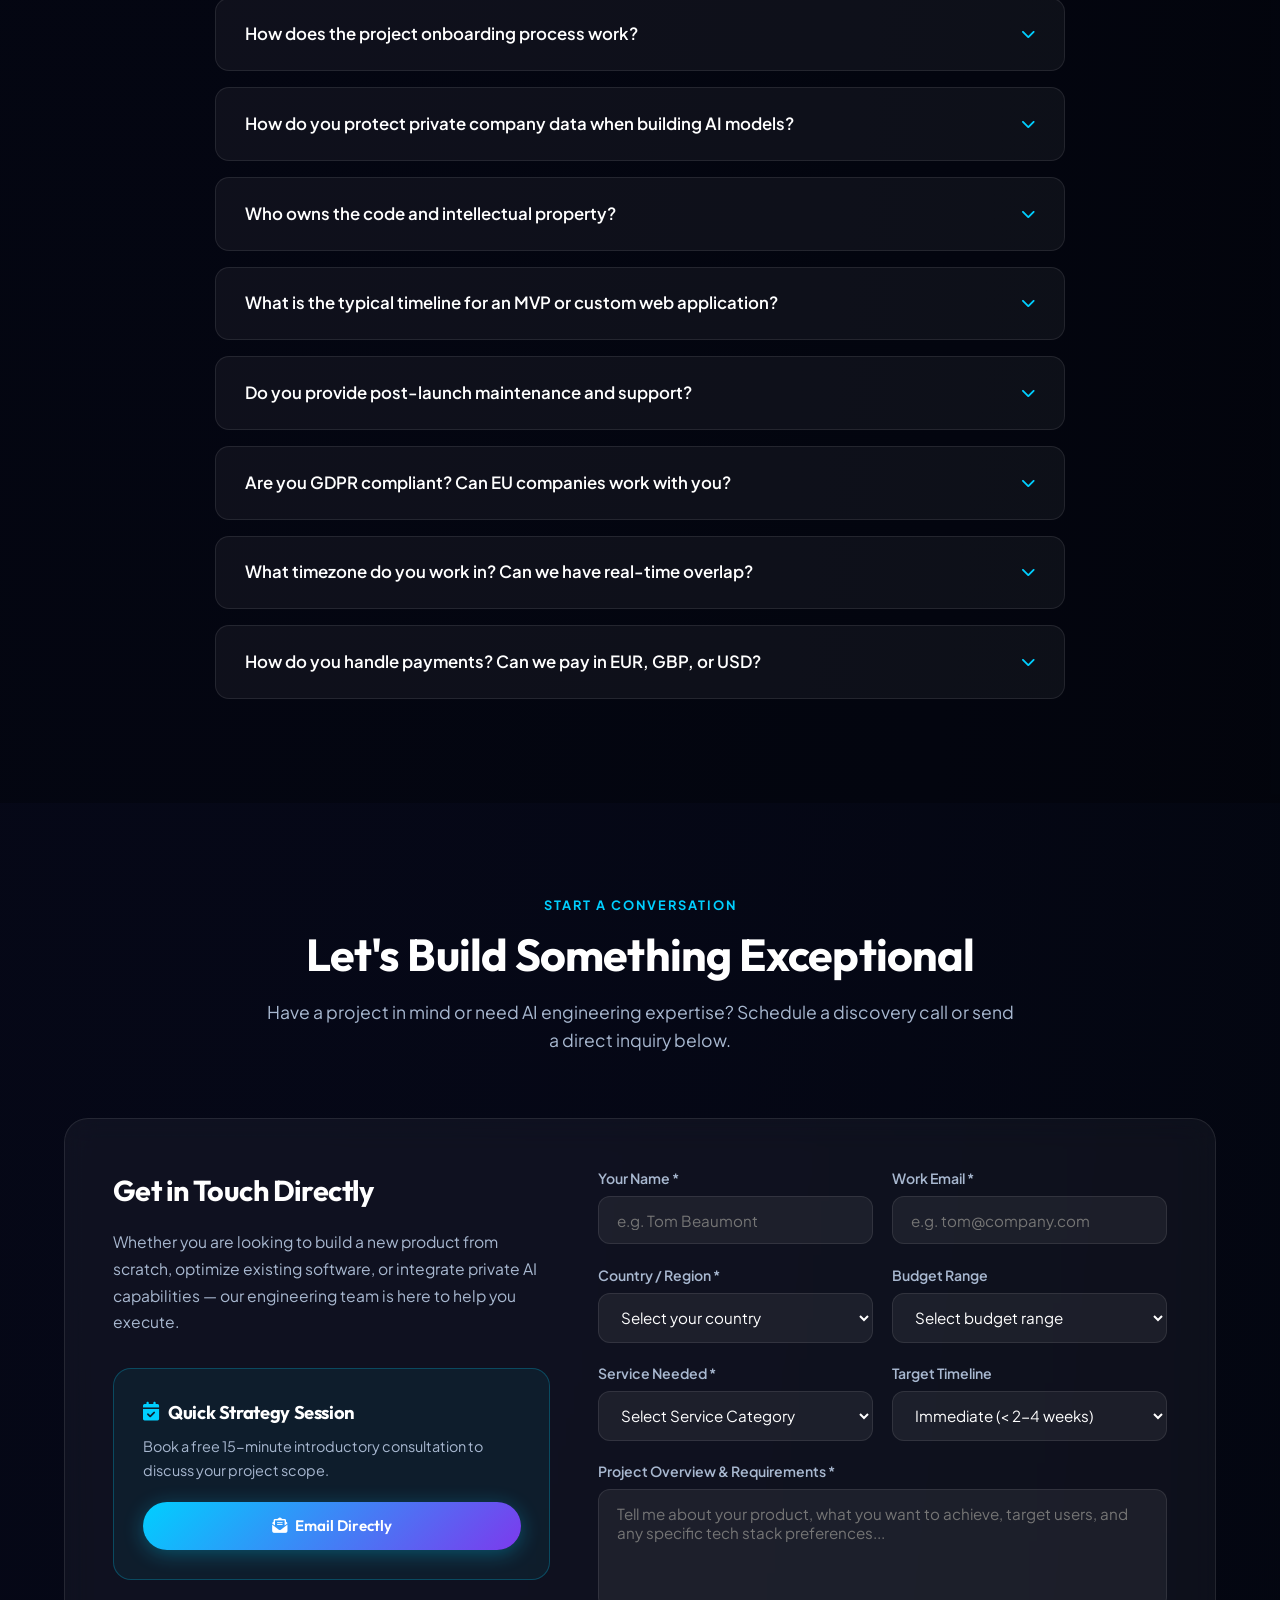
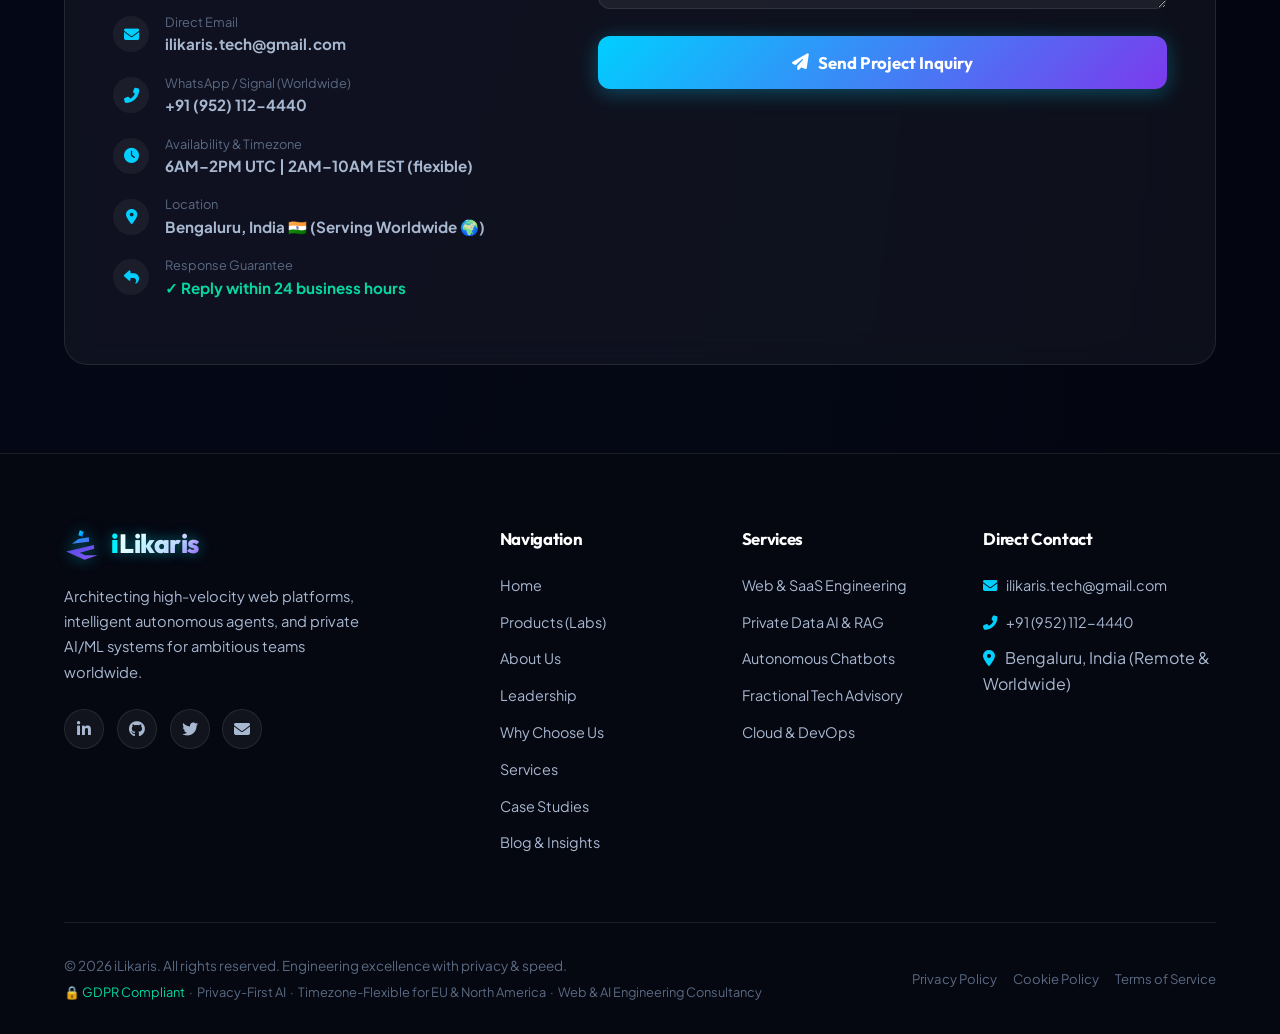
==== commit b24c3ab2: "Added the seo support" ====
--- a/index.html
+++ b/index.html
@@ -5,28 +5,32 @@
     <meta charset="UTF-8">
     <meta name="viewport" content="width=device-width, initial-scale=1.0">
     <meta name="referrer" content="strict-origin-when-cross-origin">
+    <meta name="robots" content="index, follow, max-image-preview:large, max-snippet:-1, max-video-preview:-1">
+    <meta name="theme-color" content="#060818">
+    <meta name="author" content="Sourabh Sharma">
     <meta name="google-site-verification" content="V_WFJUBCOr53PXVxgdsfc1no9KHClJN9mOB0sNpz7Yc" />
-    <title>iLikaris | Enterprise Web &amp; Private AI Engineering &mdash; High-Velocity Platforms &amp; Labs</title>
+    <title>iLikaris | Enterprise Web &amp; Private AI Engineering</title>
     <meta name="description"
-        content="iLikaris architects high-velocity web platforms, GDPR-compliant private AI/RAG systems, and autonomous agent workflows for ambitious teams across the US, UK, Canada &amp; Europe. Direct senior engineering &amp; proprietary Labs.">
+        content="iLikaris architects high-velocity web platforms, GDPR-compliant private AI/RAG systems, and autonomous agent workflows for ambitious teams globally.">
     <meta name="keywords"
         content="iLikaris, AI engineering company, bespoke web development, private RAG platform, autonomous AI agents, enterprise software development, GDPR compliant AI, Next.js, Python FastAPI, KarisRAG, KarisAgent">
-    <link rel="canonical" href="https://ilikaris.com">
+    <link rel="canonical" href="https://ilikaris.com/">
     <link rel="icon" type="image/svg+xml" href="assets/favicon.svg">
+    <link rel="apple-touch-icon" href="assets/favicon.svg">
 
     <!-- Hreflang for international targeting -->
-    <link rel="alternate" hreflang="en" href="https://ilikaris.com">
-    <link rel="alternate" hreflang="en-gb" href="https://ilikaris.com">
-    <link rel="alternate" hreflang="en-us" href="https://ilikaris.com">
-    <link rel="alternate" hreflang="en-ca" href="https://ilikaris.com">
+    <link rel="alternate" hreflang="en" href="https://ilikaris.com/">
+    <link rel="alternate" hreflang="en-gb" href="https://ilikaris.com/">
+    <link rel="alternate" hreflang="en-us" href="https://ilikaris.com/">
+    <link rel="alternate" hreflang="en-ca" href="https://ilikaris.com/">
 
     <!-- Open Graph / Social Sharing -->
     <meta property="og:type" content="website">
     <meta property="og:site_name" content="iLikaris">
-    <meta property="og:title" content="iLikaris | Senior Full-Stack Web &amp; AI Engineer — Serving US, UK &amp; Europe">
+    <meta property="og:title" content="iLikaris | Senior Full-Stack Web &amp; AI Engineer">
     <meta property="og:description"
-        content="GDPR-compliant private AI systems, bespoke web platforms, and intelligent automation for ambitious companies across USA, UK, Canada, Finland, Poland &amp; Luxembourg.">
-    <meta property="og:url" content="https://ilikaris.com">
+        content="GDPR-compliant private AI systems, bespoke web platforms, and intelligent automation for ambitious companies worldwide.">
+    <meta property="og:url" content="https://ilikaris.com/">
     <meta property="og:image" content="https://ilikaris.com/og-image.png">
     <meta property="og:image:secure_url" content="https://ilikaris.com/og-image.png">
     <meta property="og:image:type" content="image/png">
@@ -36,9 +40,11 @@
 
     <!-- Twitter Card -->
     <meta name="twitter:card" content="summary_large_image">
+    <meta name="twitter:site" content="@ilikaris">
+    <meta name="twitter:creator" content="@ilikaris">
     <meta name="twitter:title" content="iLikaris | Senior Full-Stack Web &amp; AI Engineer">
     <meta name="twitter:description"
-        content="Private AI, bespoke web platforms &amp; intelligent automation for US, UK, Canada &amp; Europe. Direct 1-on-1 senior engineering.">
+        content="Private AI, bespoke web platforms &amp; intelligent automation for ambitious teams globally. Direct 1-on-1 senior engineering.">
     <meta name="twitter:image" content="https://ilikaris.com/og-image.png">
     <meta name="twitter:image:alt" content="iLikaris — Senior Full-Stack Web &amp; Private AI Engineering">
 
@@ -82,6 +88,12 @@
                     { "@type": "Country", "name": "Netherlands" },
                     { "@type": "Country", "name": "Sweden" },
                     { "@type": "Country", "name": "Australia" }
+                ],
+                "sameAs": [
+                    "https://www.linkedin.com/company/ilikaris",
+                    "https://twitter.com/ilikaris",
+                    "https://x.com/ilikaris",
+                    "https://github.com/saurbh472/ilikaris"
                 ],
                 "founder": {
                     "@type": "Person",
@@ -138,6 +150,10 @@
                 },
                 "url": "https://ilikaris.com/leadership.html",
                 "email": "ilikaris.tech@gmail.com",
+                "sameAs": [
+                    "https://www.linkedin.com/company/ilikaris",
+                    "https://github.com/saurbh472"
+                ],
                 "knowsAbout": [
                     "Artificial Intelligence",
                     "Retrieval-Augmented Generation (RAG)",
@@ -1982,11 +1998,11 @@
                     for ambitious teams worldwide.
                 </p>
                 <div class="footer-socials">
-                    <a href="https://linkedin.com" target="_blank" rel="noopener noreferrer" class="social-btn" aria-label="LinkedIn"><i
+                    <a href="https://www.linkedin.com/company/ilikaris" target="_blank" rel="noopener noreferrer" class="social-btn" aria-label="LinkedIn"><i
                             class="fab fa-linkedin-in"></i></a>
-                    <a href="https://github.com" target="_blank" rel="noopener noreferrer" class="social-btn" aria-label="GitHub"><i
+                    <a href="https://github.com/saurbh472/ilikaris" target="_blank" rel="noopener noreferrer" class="social-btn" aria-label="GitHub"><i
                             class="fab fa-github"></i></a>
-                    <a href="https://twitter.com" target="_blank" rel="noopener noreferrer" class="social-btn" aria-label="Twitter"><i
+                    <a href="https://x.com/ilikaris" target="_blank" rel="noopener noreferrer" class="social-btn" aria-label="Twitter"><i
                             class="fab fa-twitter"></i></a>
                     <a href="mailto:ilikaris.tech@gmail.com" class="social-btn" aria-label="Email"><i
                             class="fas fa-envelope"></i></a>
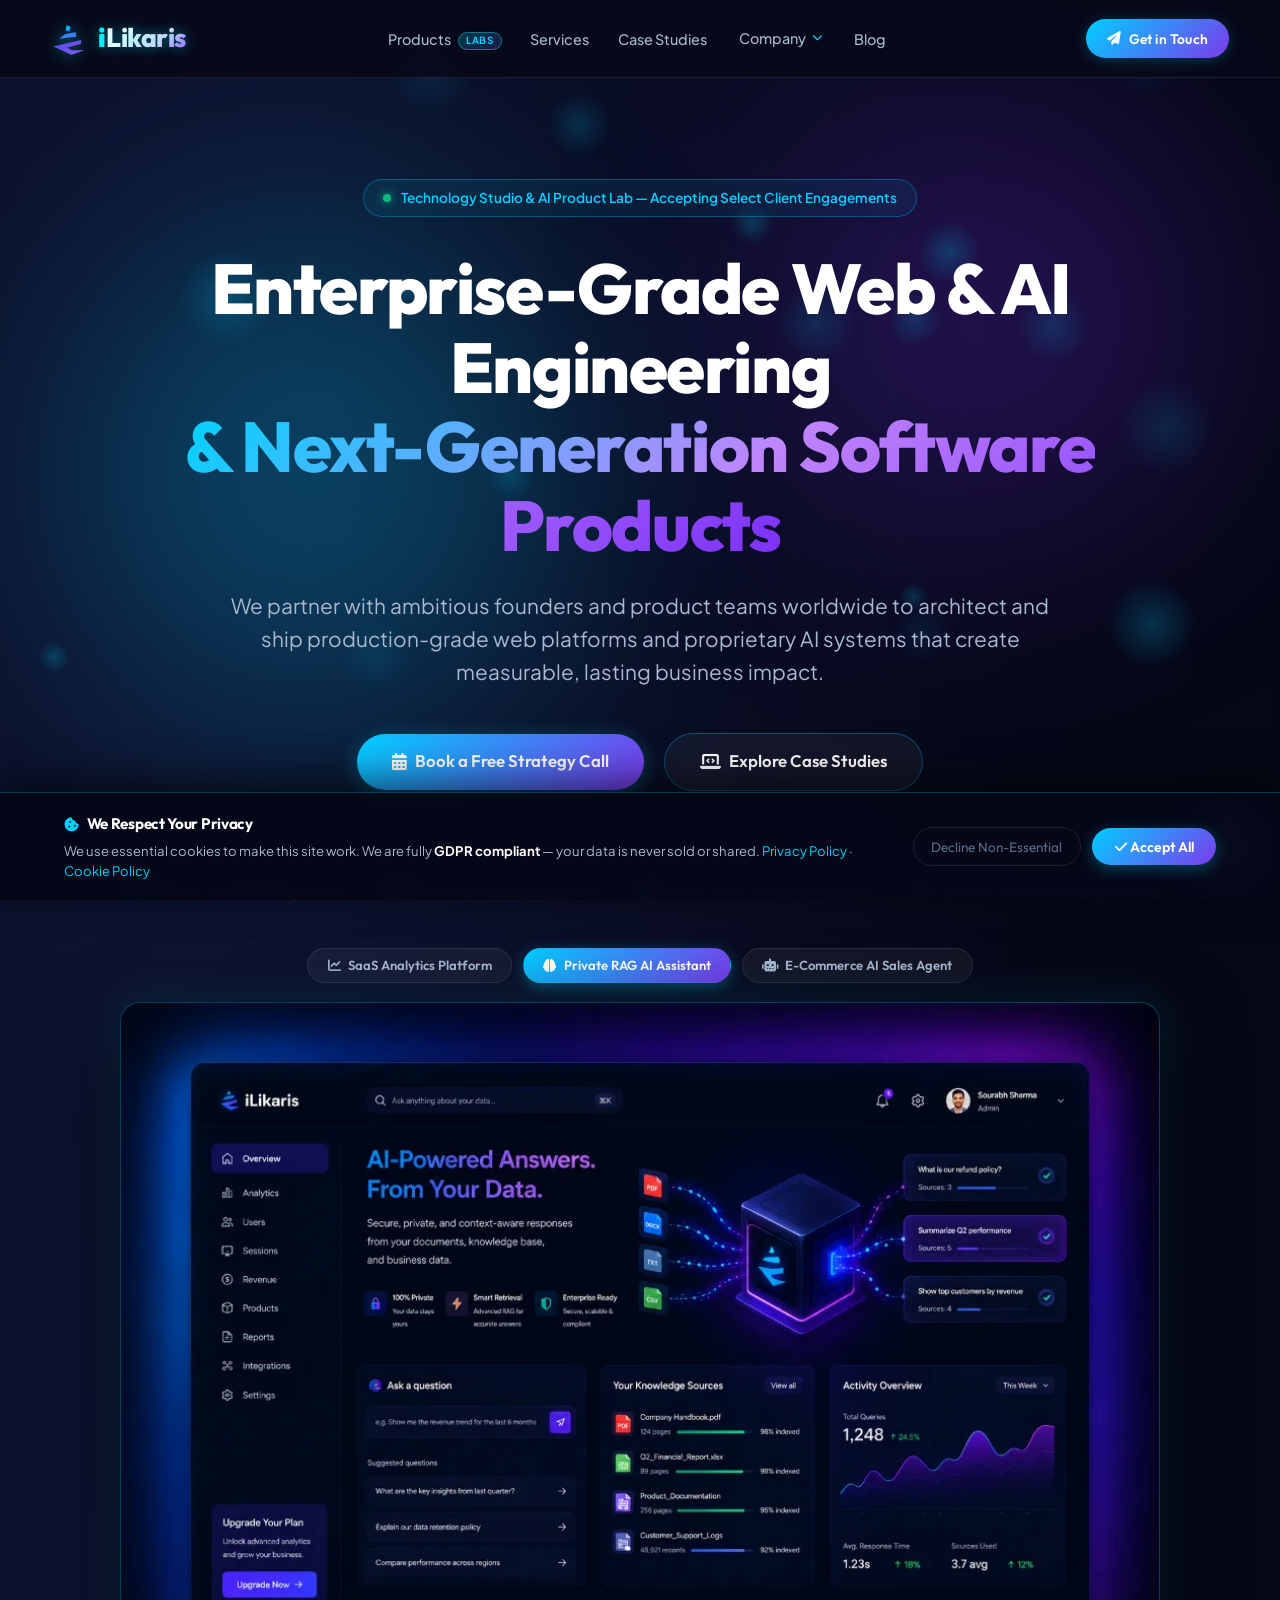
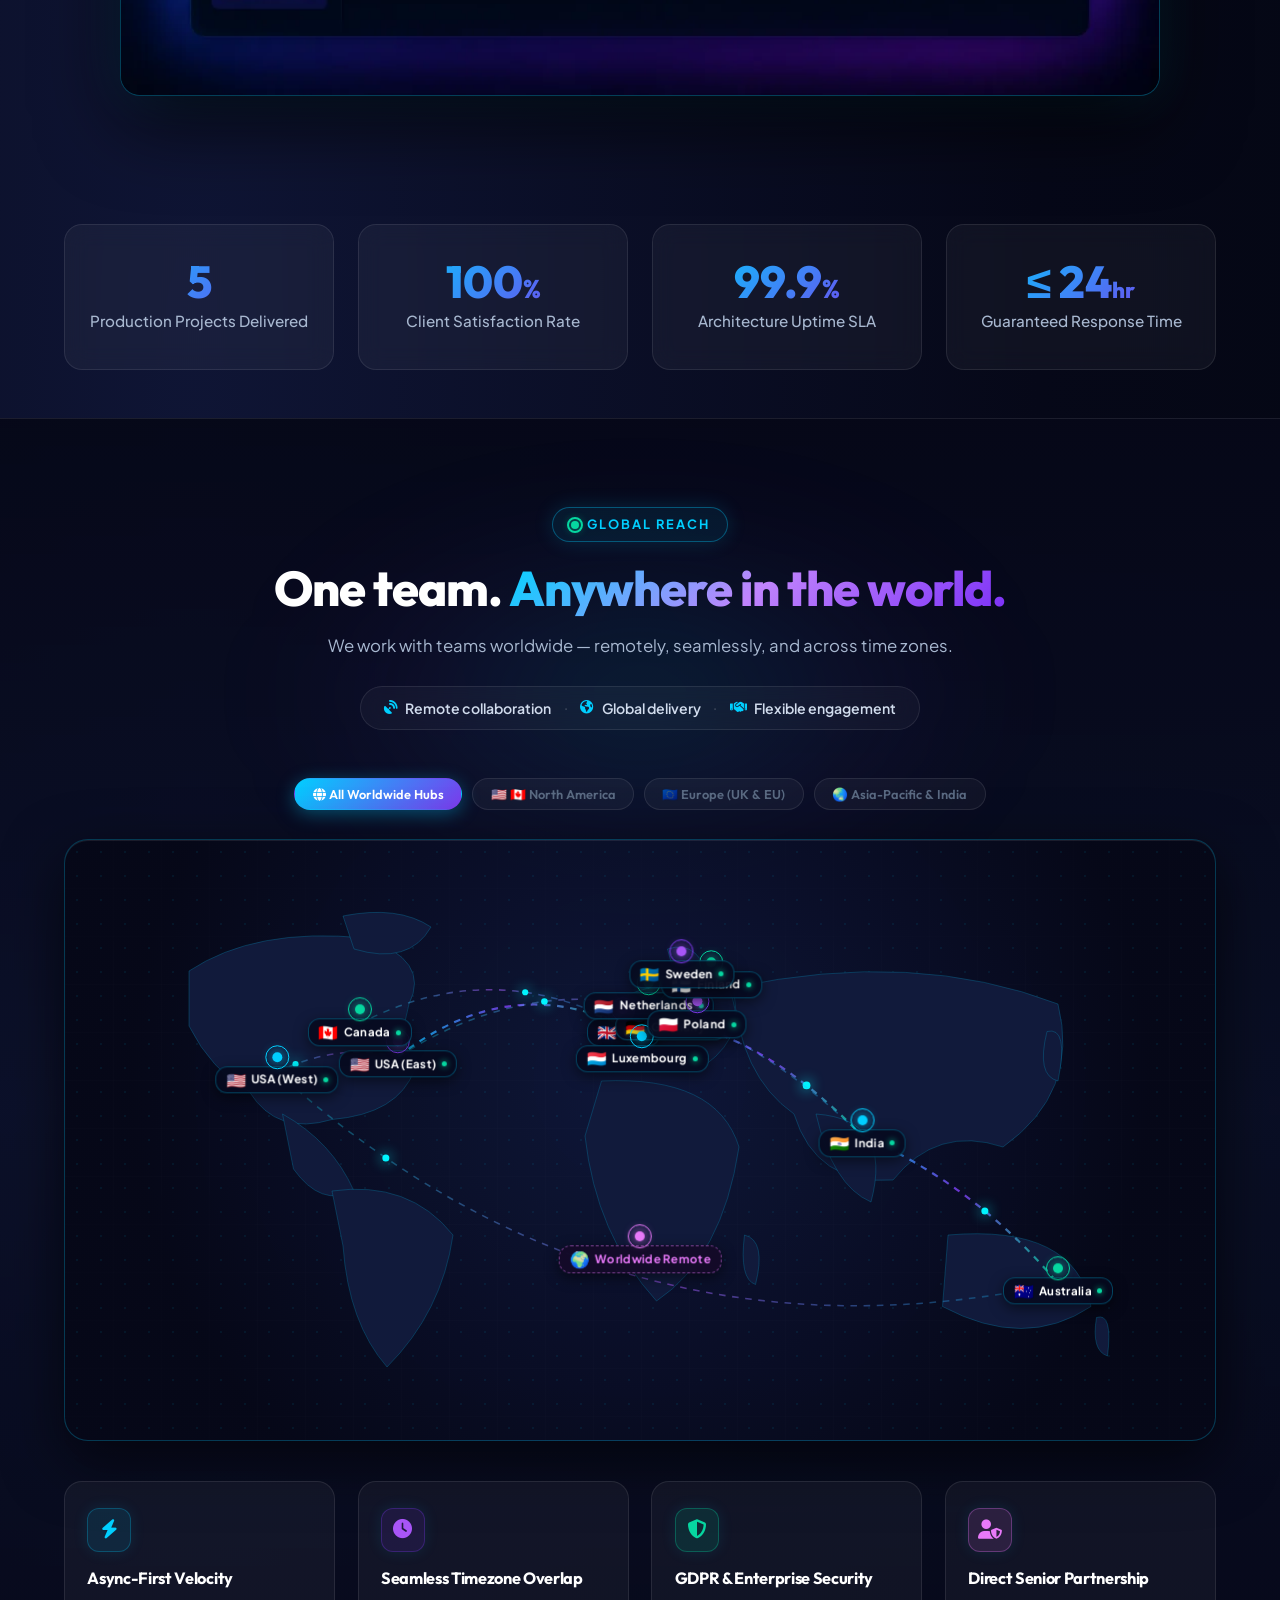
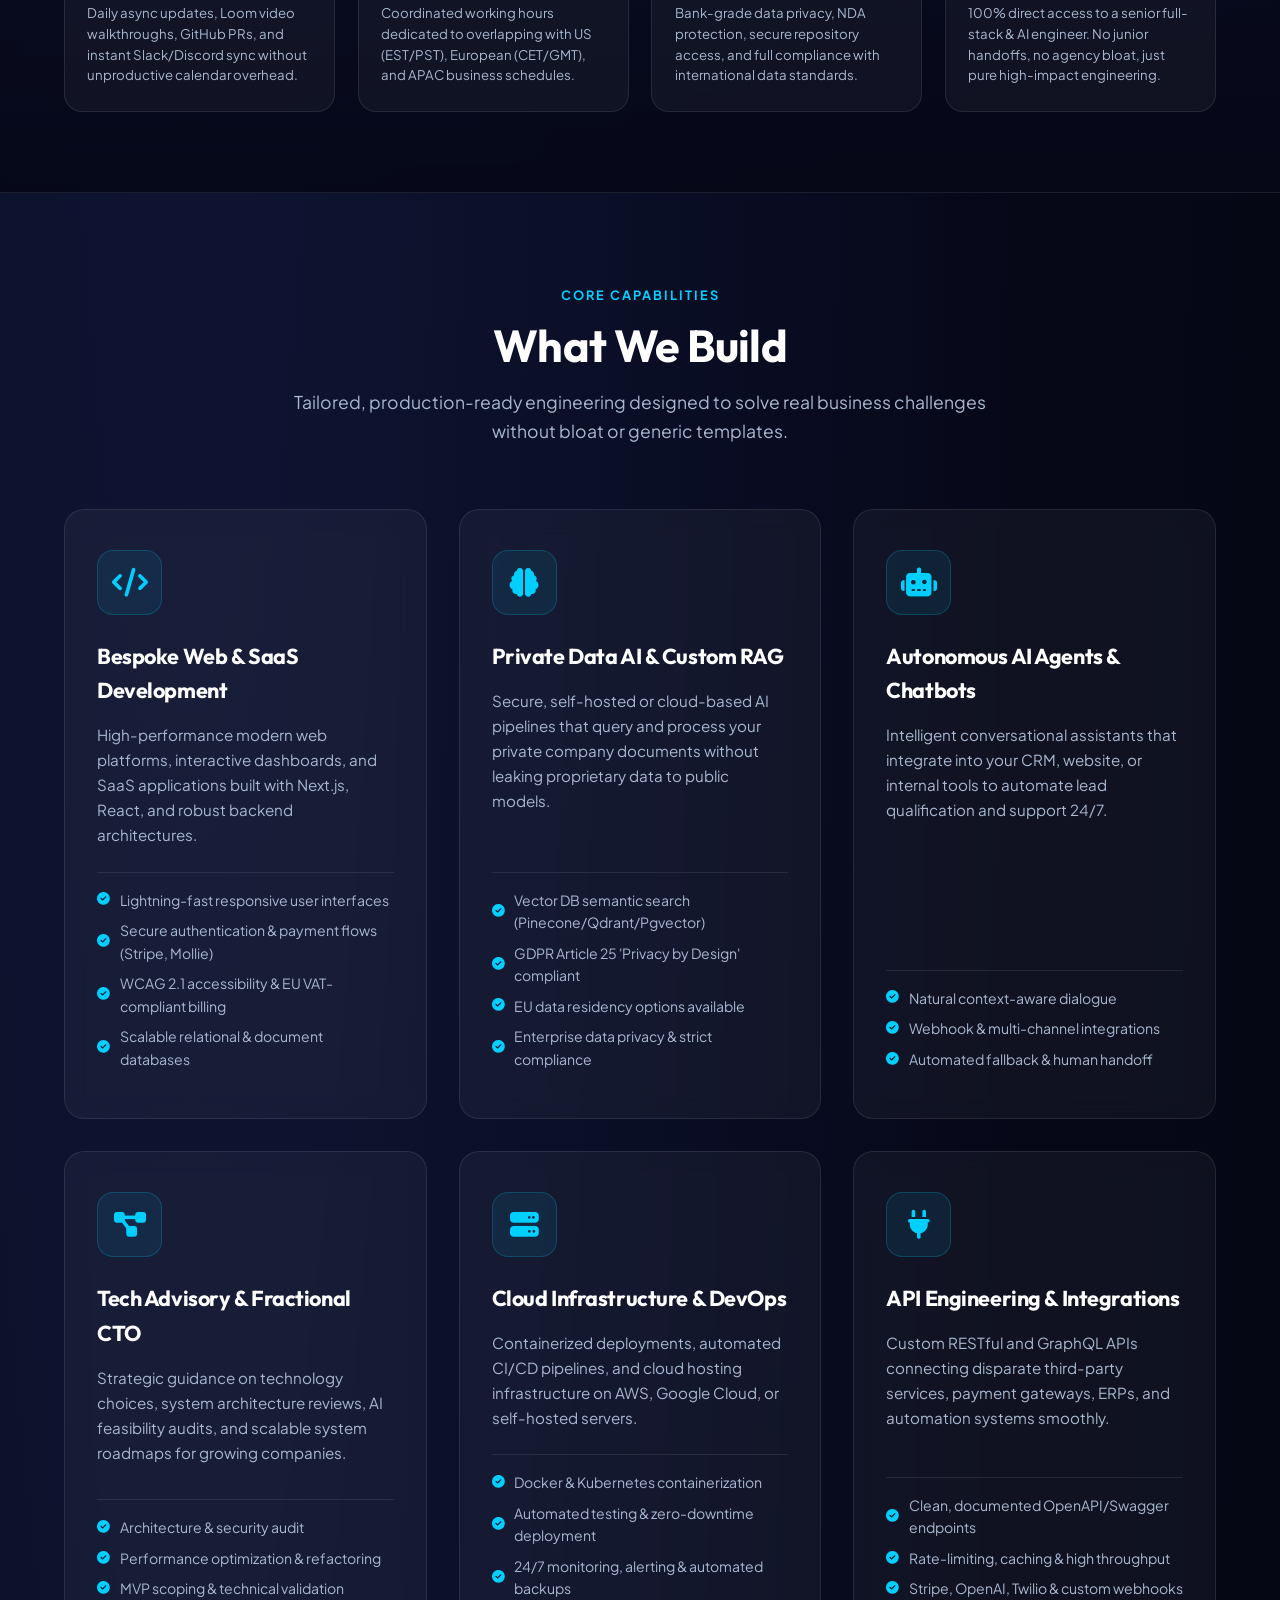
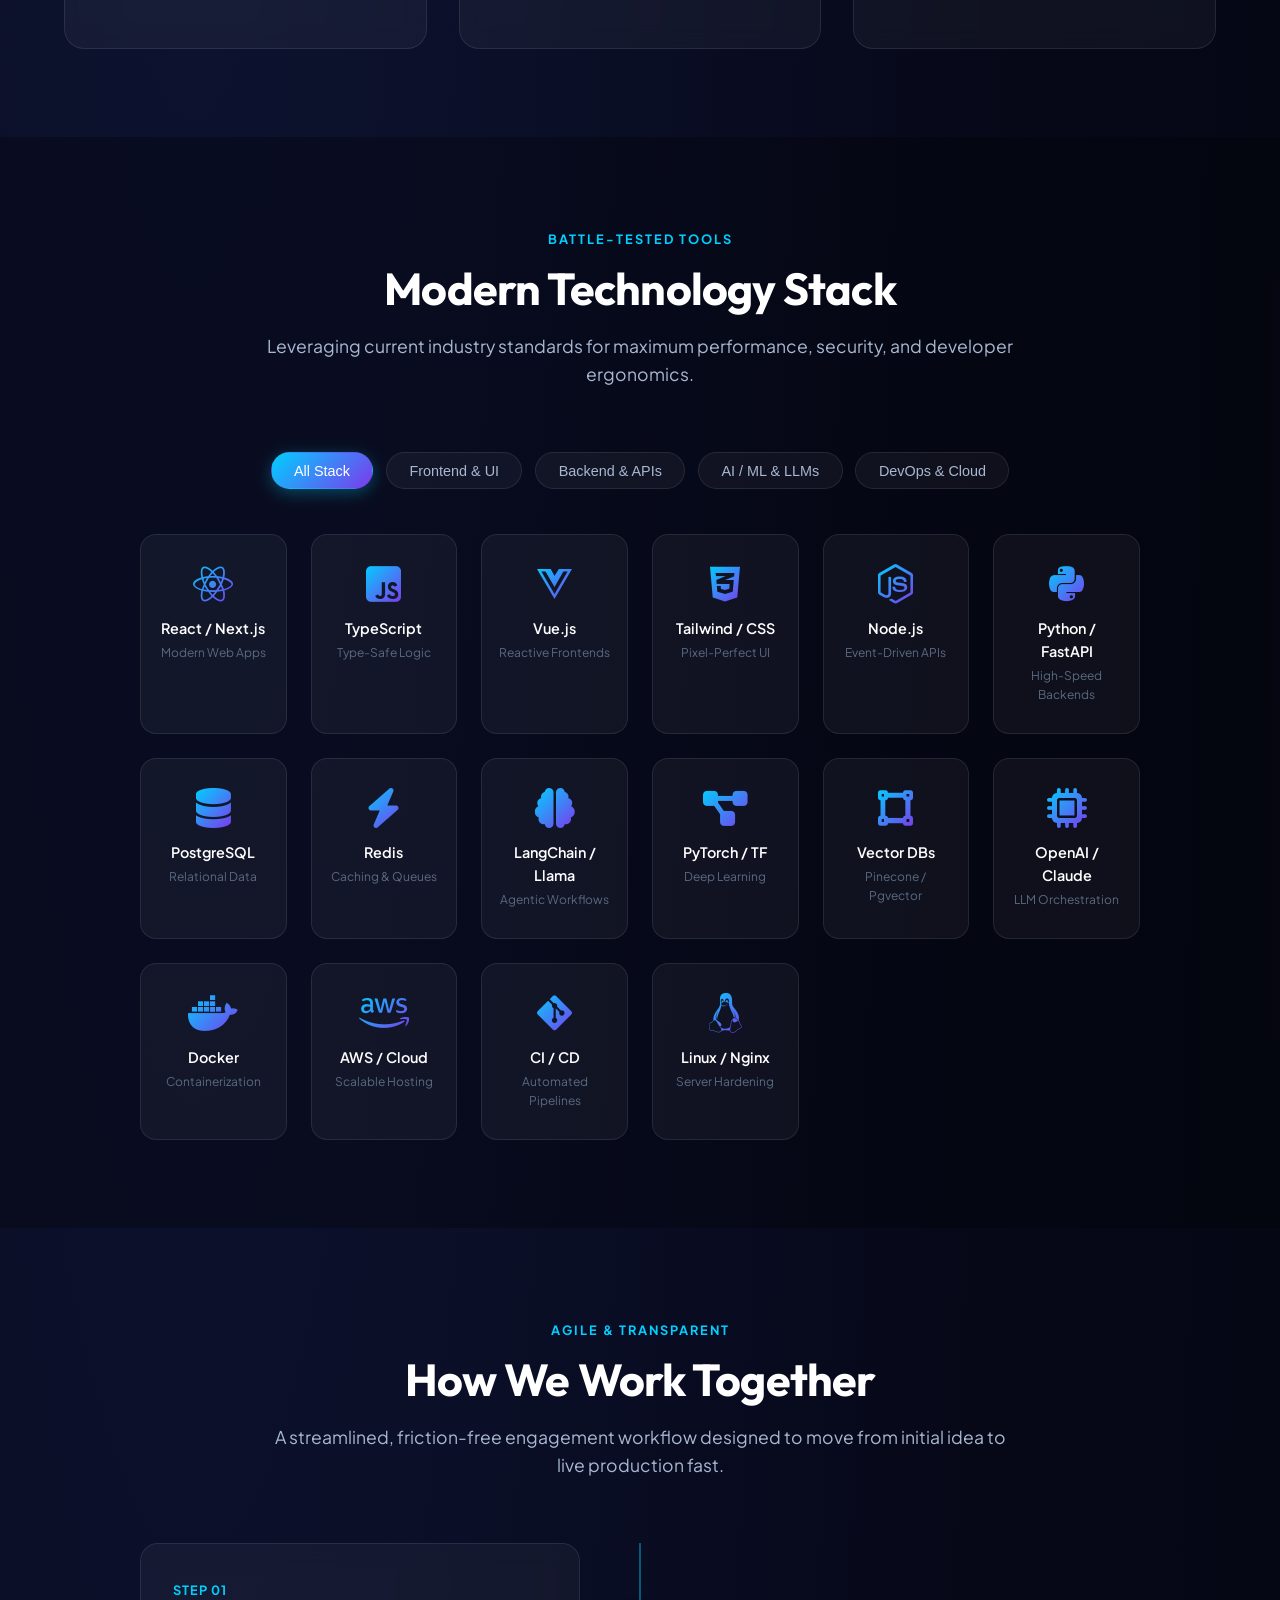
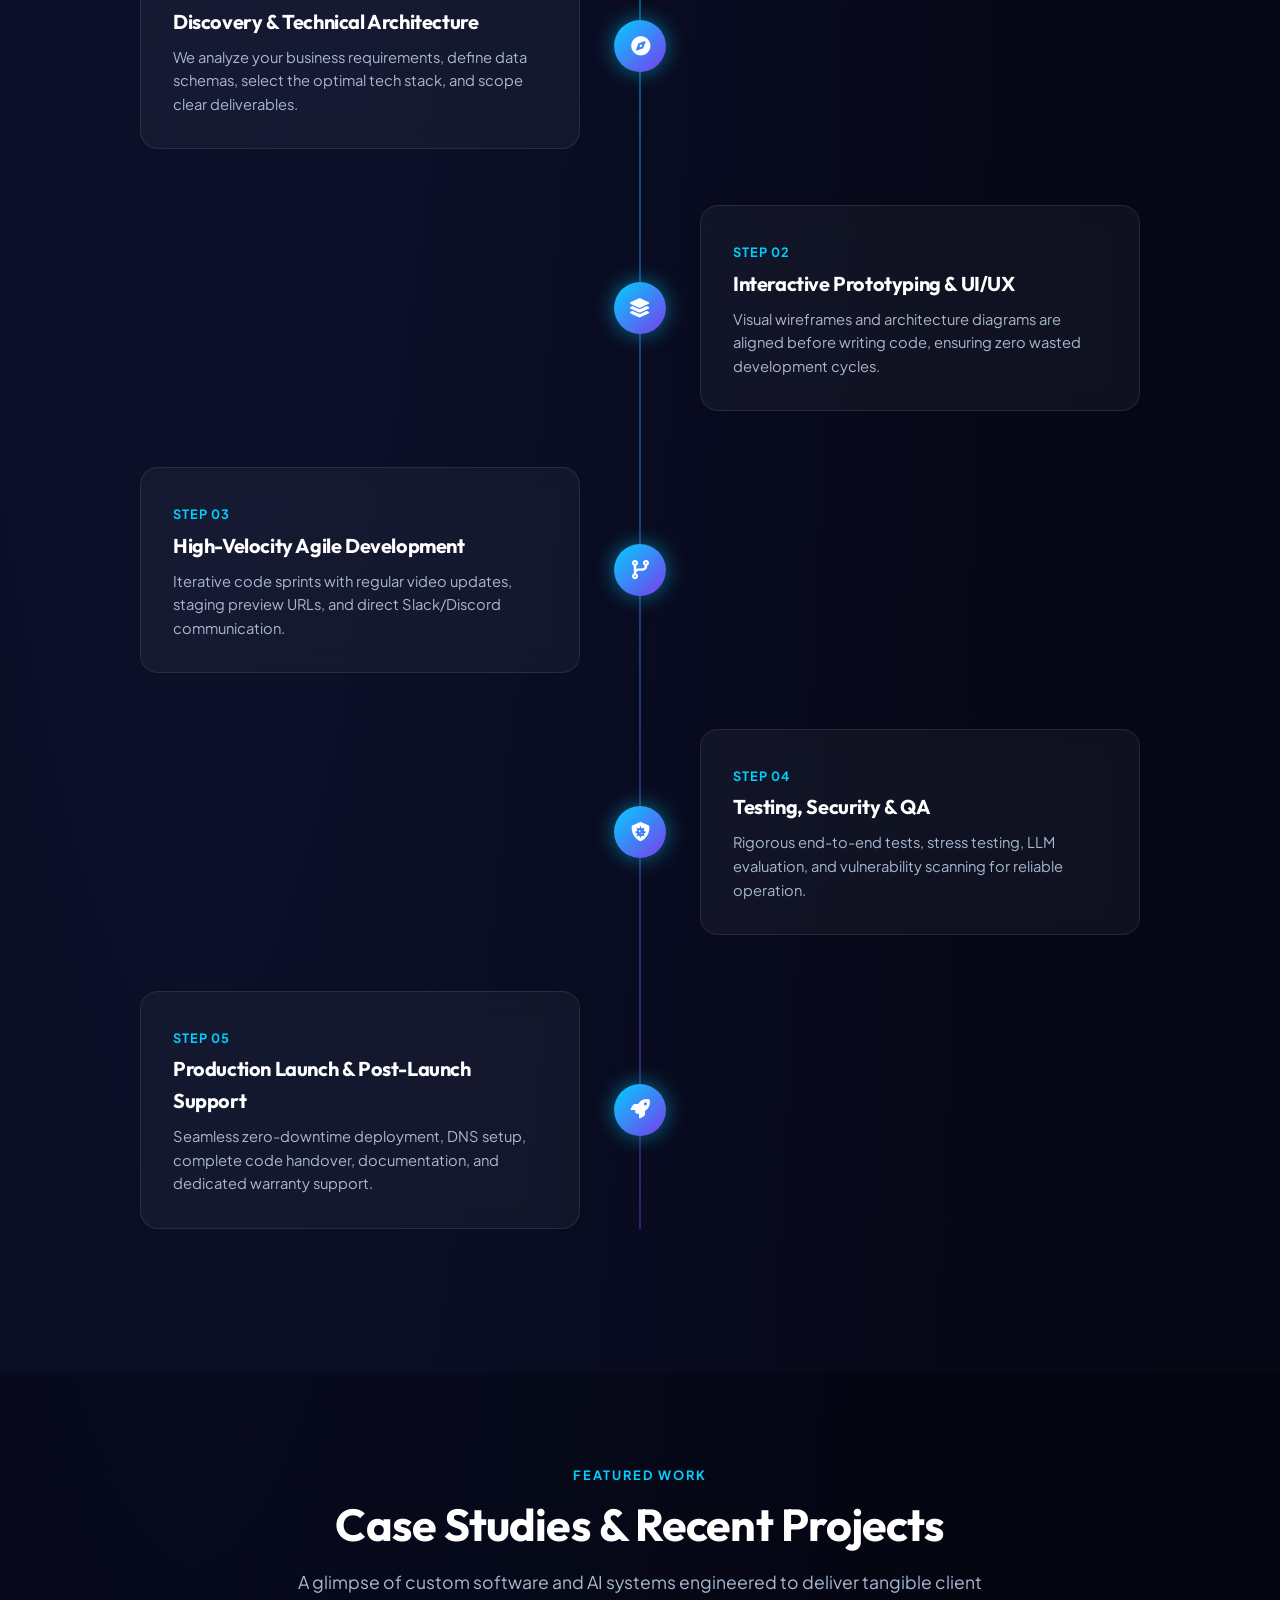
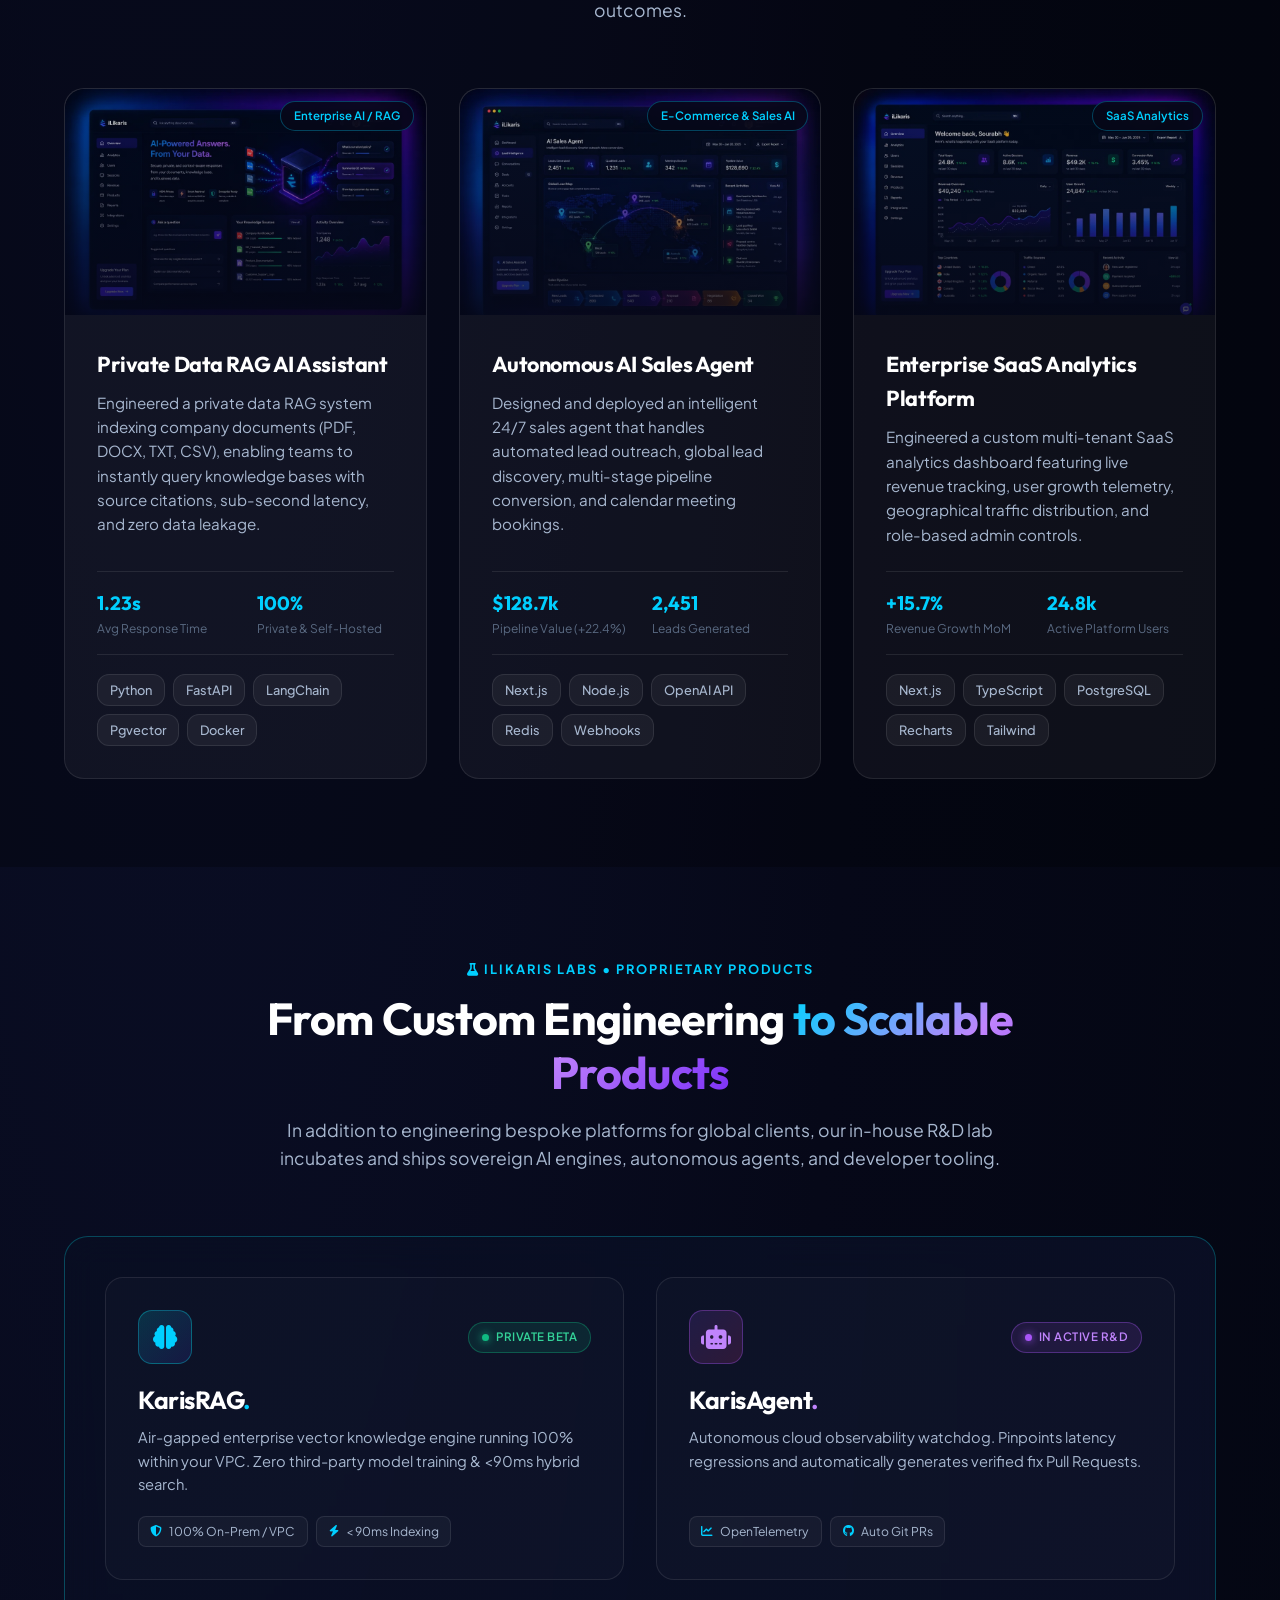
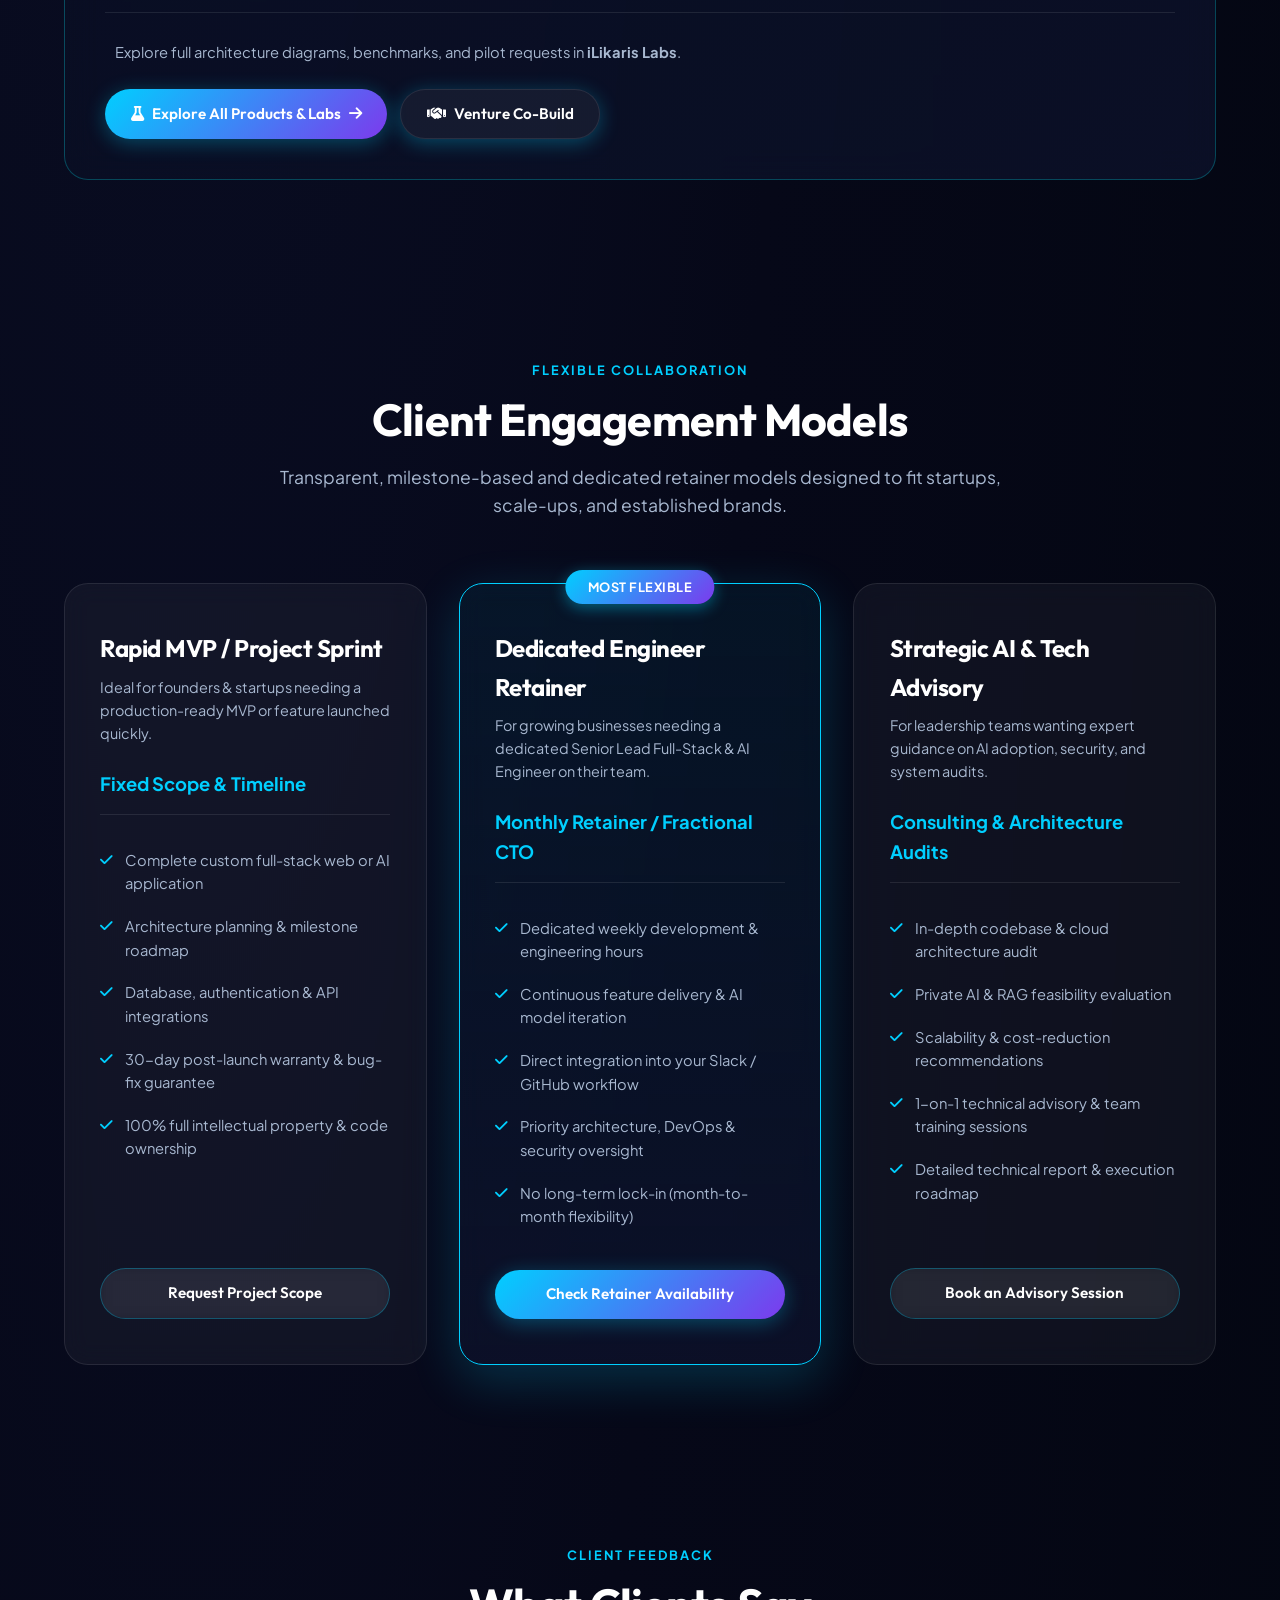
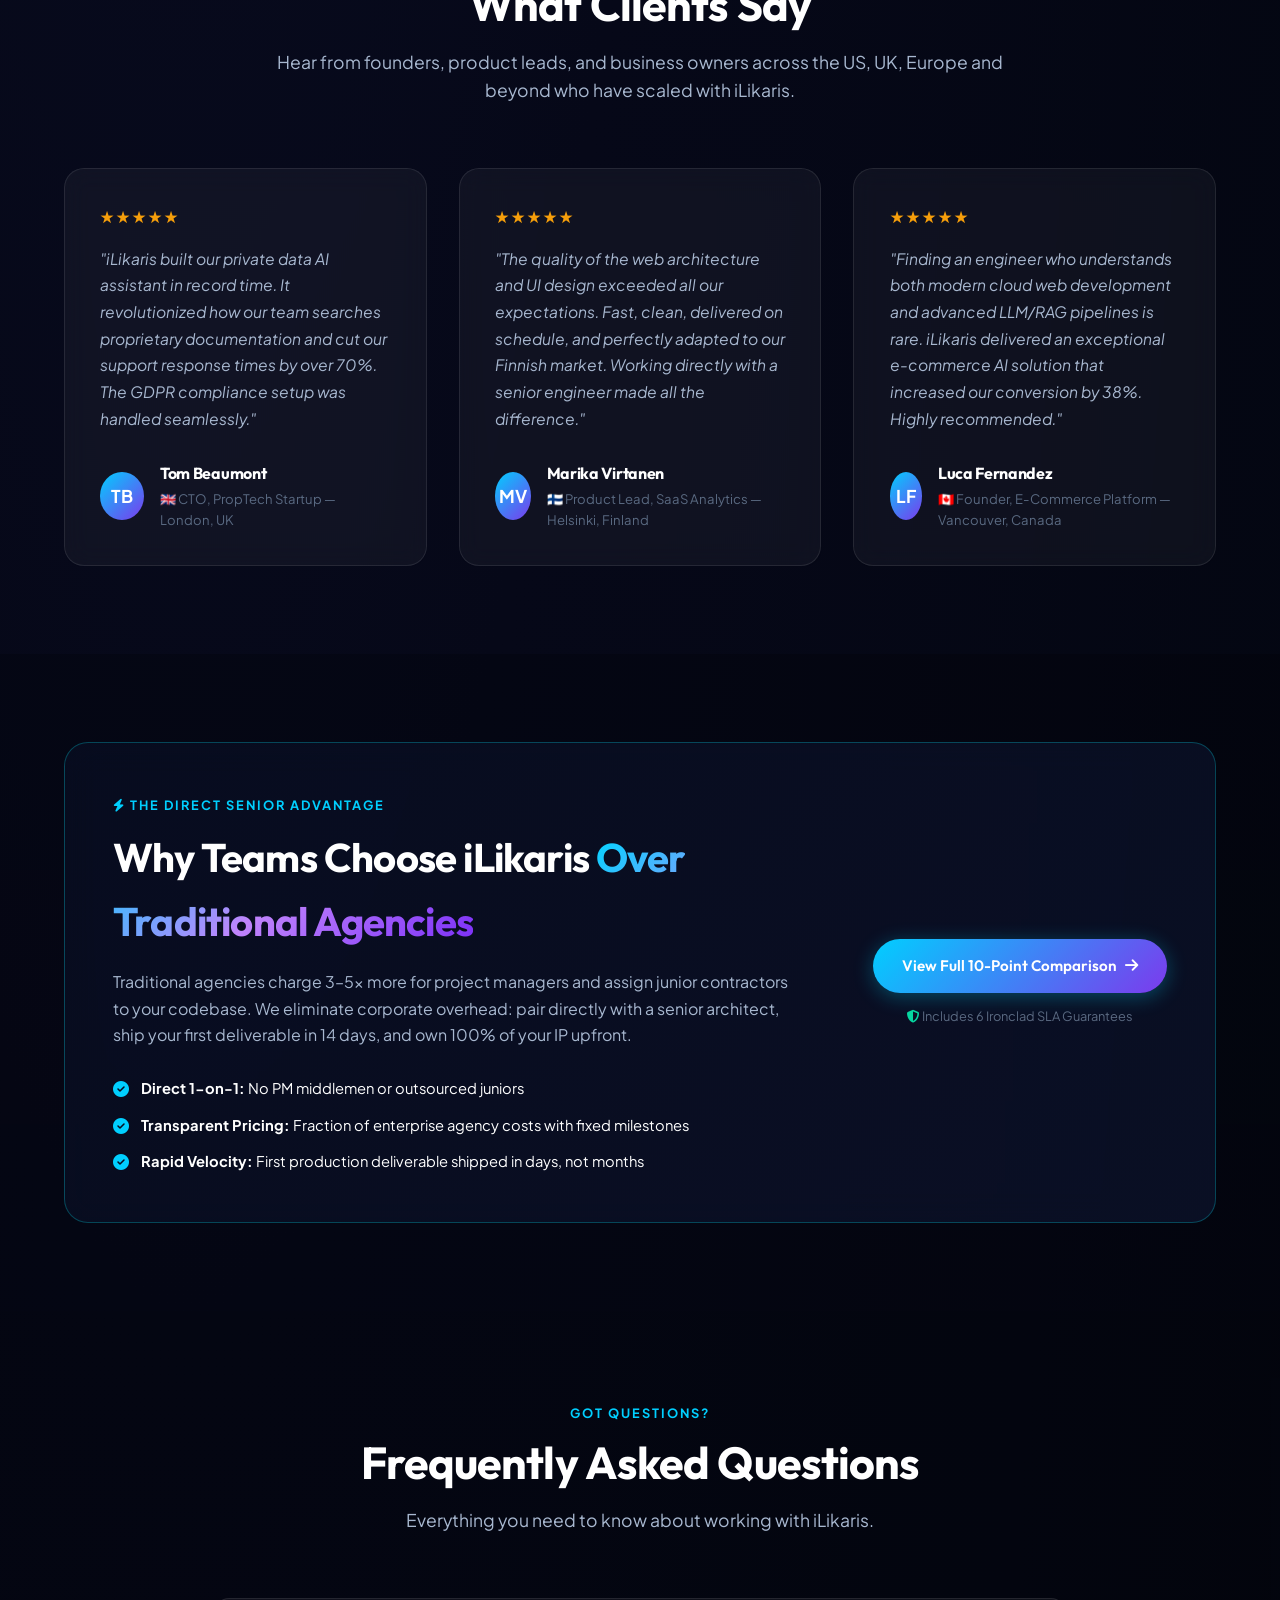
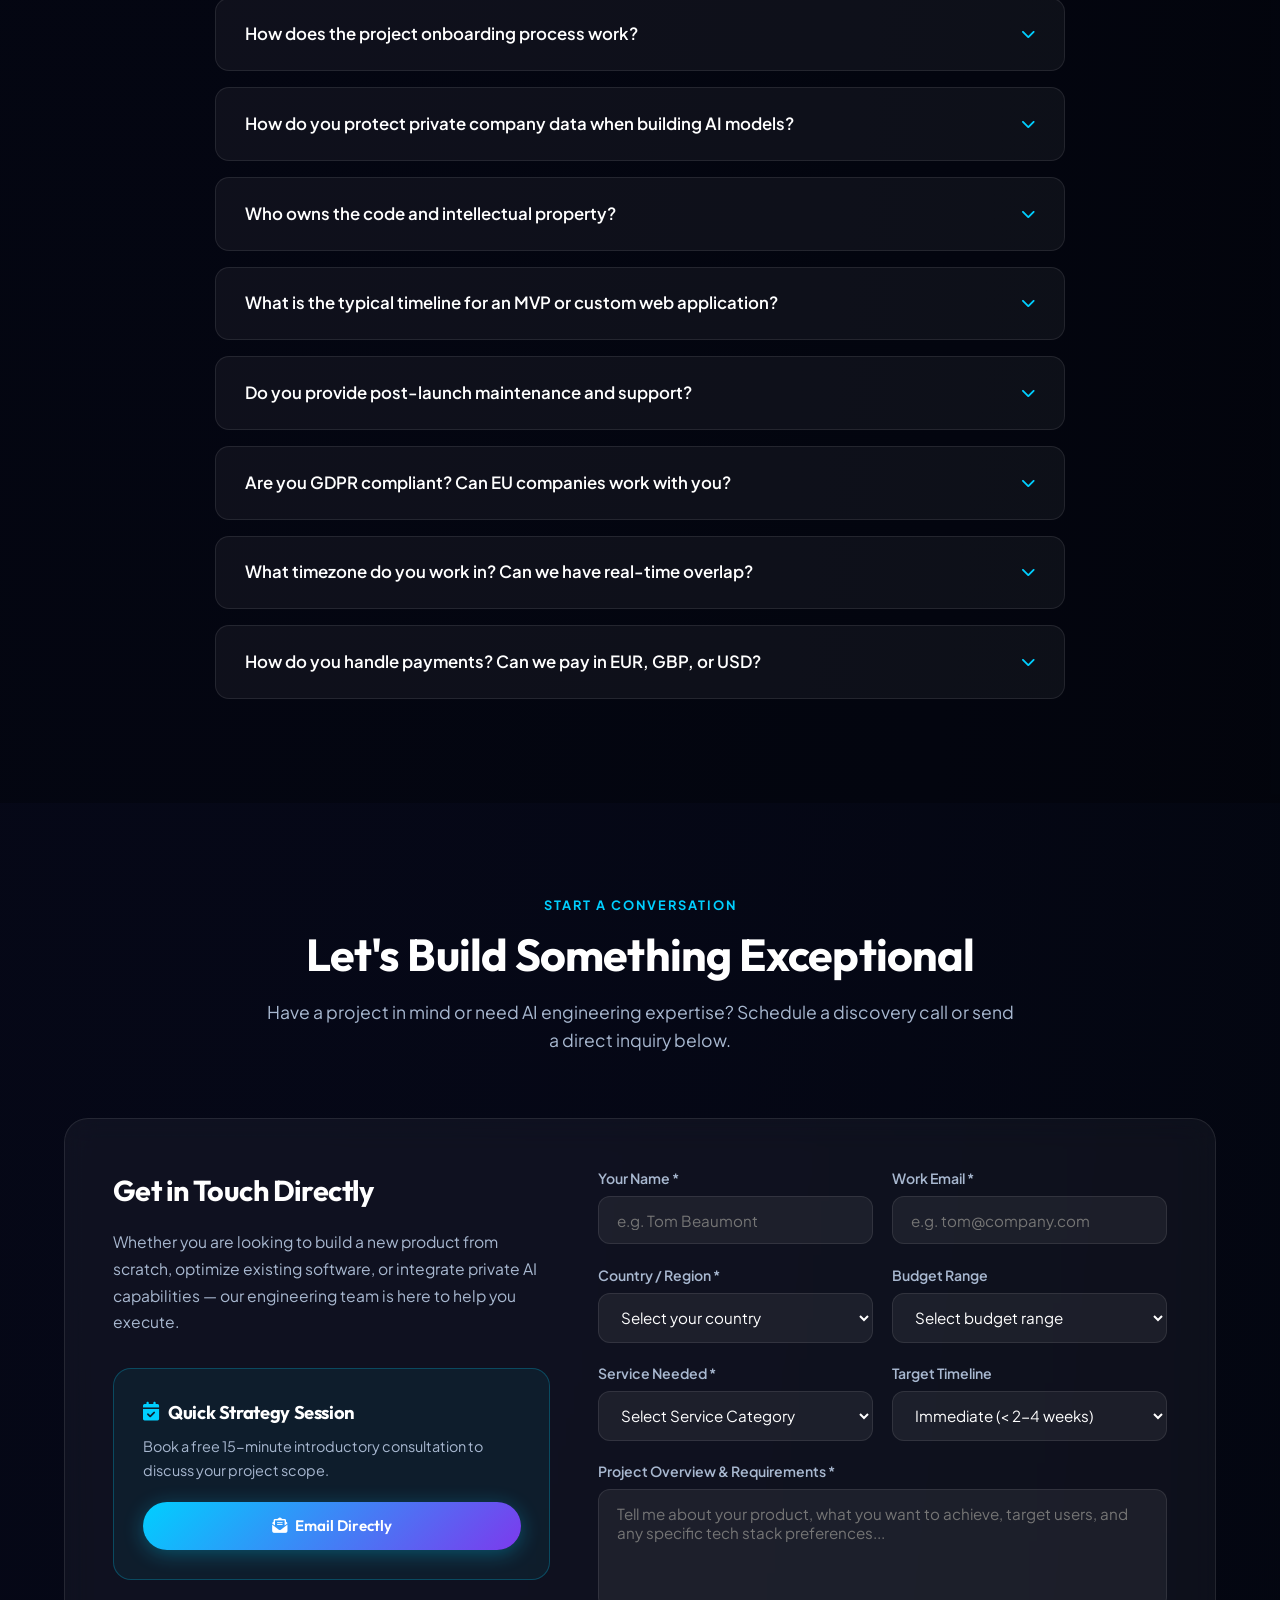
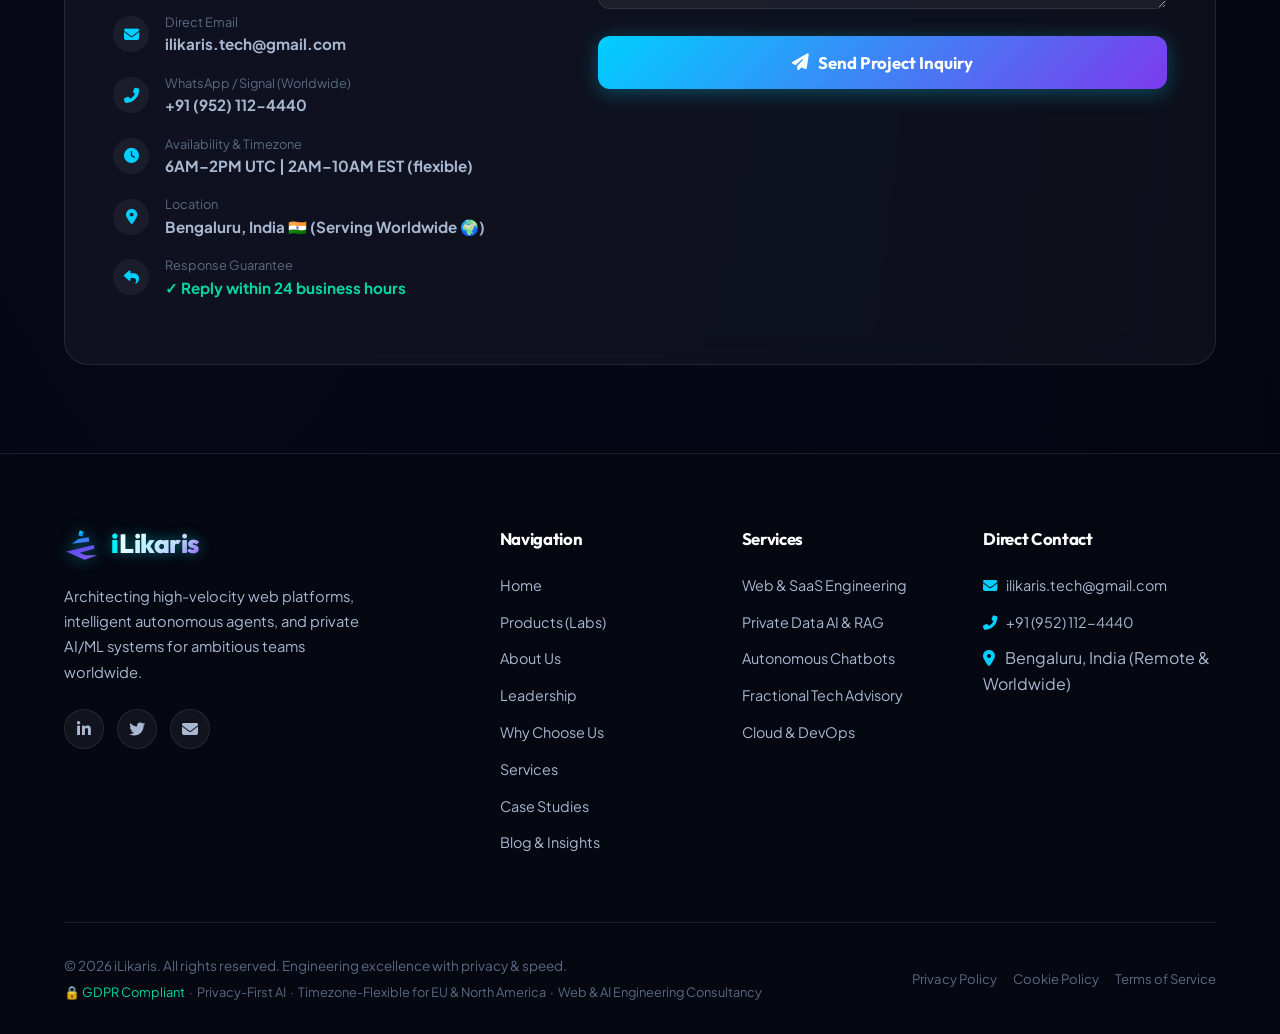
==== commit 848c5e1a: "Add Google-compliant 48px favicons and root favicon.ico" ====
--- a/index.html
+++ b/index.html
@@ -15,8 +15,12 @@
     <meta name="keywords"
         content="iLikaris, AI engineering company, bespoke web development, private RAG platform, autonomous AI agents, enterprise software development, GDPR compliant AI, Next.js, Python FastAPI, KarisRAG, KarisAgent">
     <link rel="canonical" href="https://ilikaris.com/">
+    <link rel="icon" href="/favicon.ico" sizes="any">
     <link rel="icon" type="image/svg+xml" href="assets/favicon.svg">
-    <link rel="apple-touch-icon" href="assets/favicon.svg">
+    <link rel="icon" type="image/png" sizes="48x48" href="assets/favicon-48x48.png">
+    <link rel="icon" type="image/png" sizes="96x96" href="assets/favicon-96x96.png">
+    <link rel="icon" type="image/png" sizes="192x192" href="assets/favicon-192x192.png">
+    <link rel="apple-touch-icon" sizes="180x180" href="assets/apple-touch-icon.png">
 
     <!-- Hreflang for international targeting -->
     <link rel="alternate" hreflang="en" href="https://ilikaris.com/">
@@ -92,8 +96,7 @@
                 "sameAs": [
                     "https://www.linkedin.com/company/ilikaris",
                     "https://twitter.com/ilikaris",
-                    "https://x.com/ilikaris",
-                    "https://github.com/saurbh472/ilikaris"
+                    "https://x.com/ilikaris"
                 ],
                 "founder": {
                     "@type": "Person",
@@ -151,8 +154,7 @@
                 "url": "https://ilikaris.com/leadership.html",
                 "email": "ilikaris.tech@gmail.com",
                 "sameAs": [
-                    "https://www.linkedin.com/company/ilikaris",
-                    "https://github.com/saurbh472"
+                    "https://www.linkedin.com/company/ilikaris"
                 ],
                 "knowsAbout": [
                     "Artificial Intelligence",
@@ -2000,8 +2002,6 @@
                 <div class="footer-socials">
                     <a href="https://www.linkedin.com/company/ilikaris" target="_blank" rel="noopener noreferrer" class="social-btn" aria-label="LinkedIn"><i
                             class="fab fa-linkedin-in"></i></a>
-                    <a href="https://github.com/saurbh472/ilikaris" target="_blank" rel="noopener noreferrer" class="social-btn" aria-label="GitHub"><i
-                            class="fab fa-github"></i></a>
                     <a href="https://x.com/ilikaris" target="_blank" rel="noopener noreferrer" class="social-btn" aria-label="Twitter"><i
                             class="fab fa-twitter"></i></a>
                     <a href="mailto:ilikaris.tech@gmail.com" class="social-btn" aria-label="Email"><i
